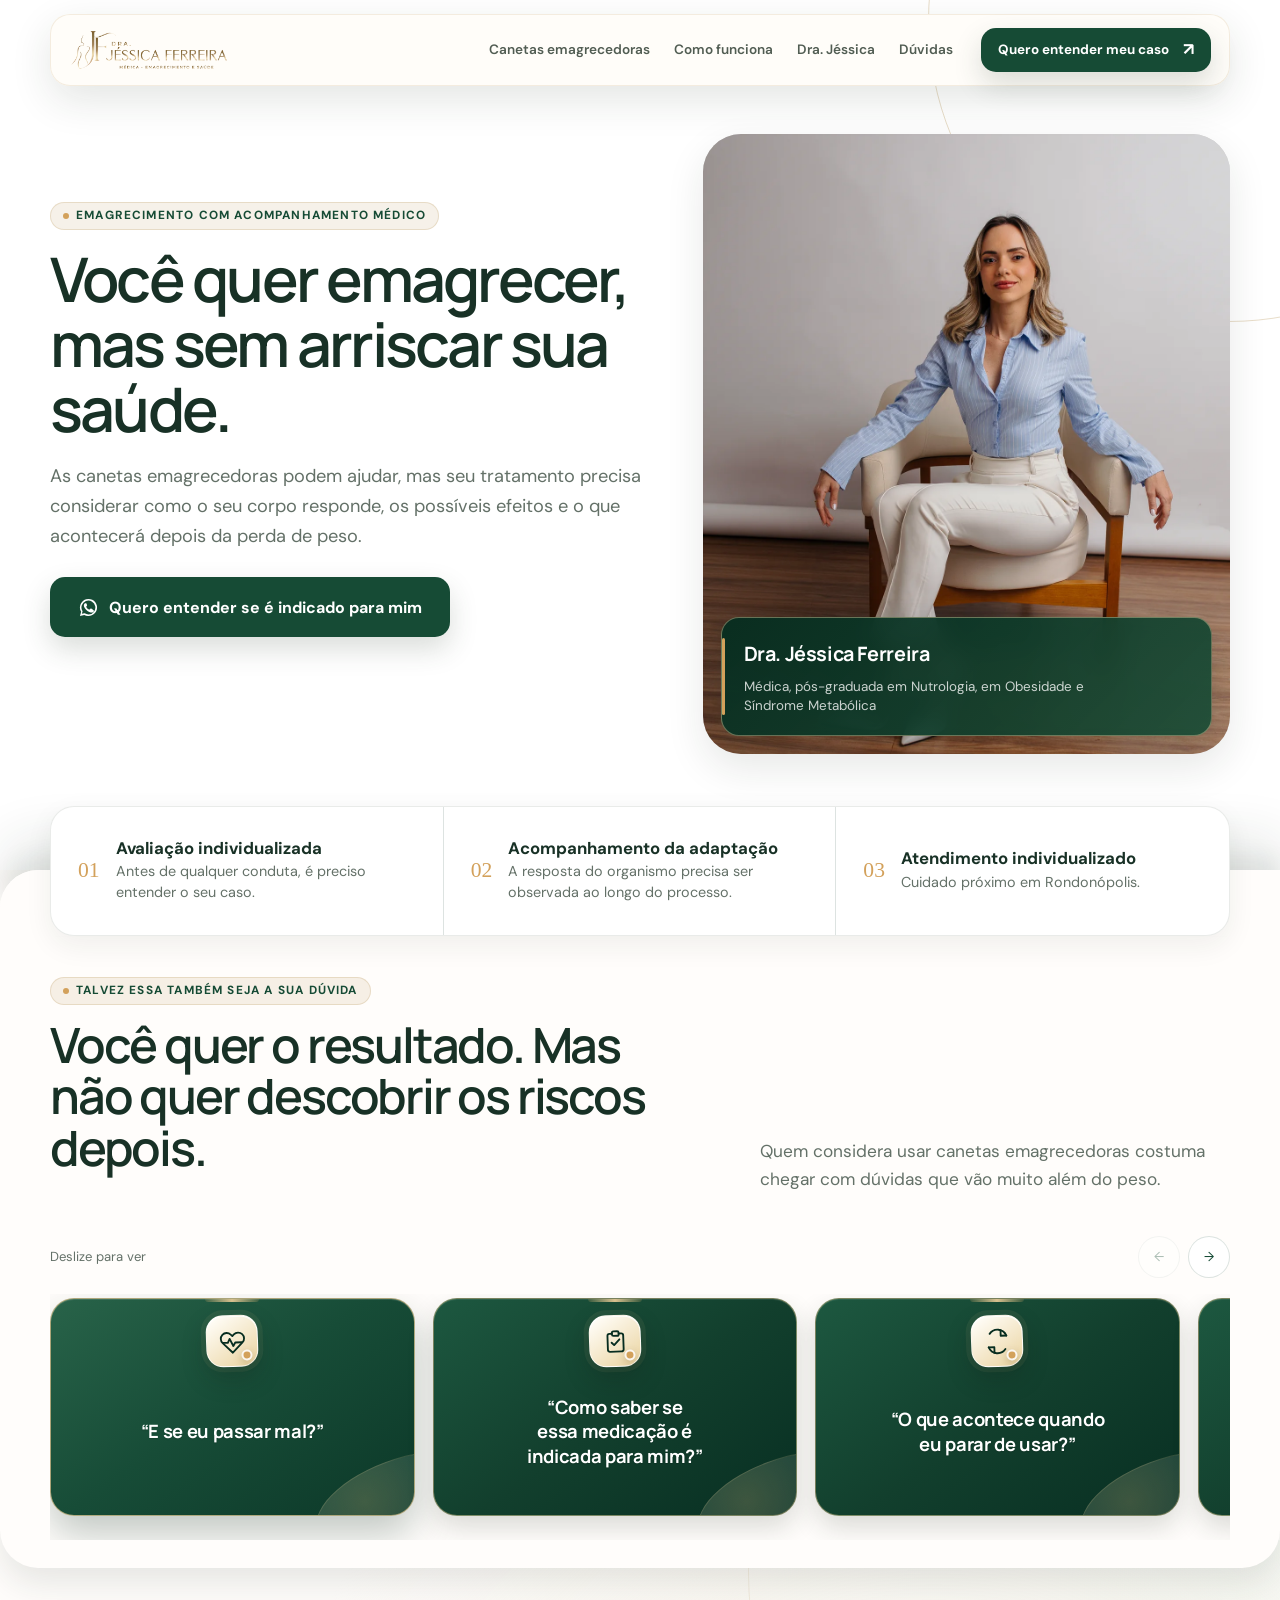
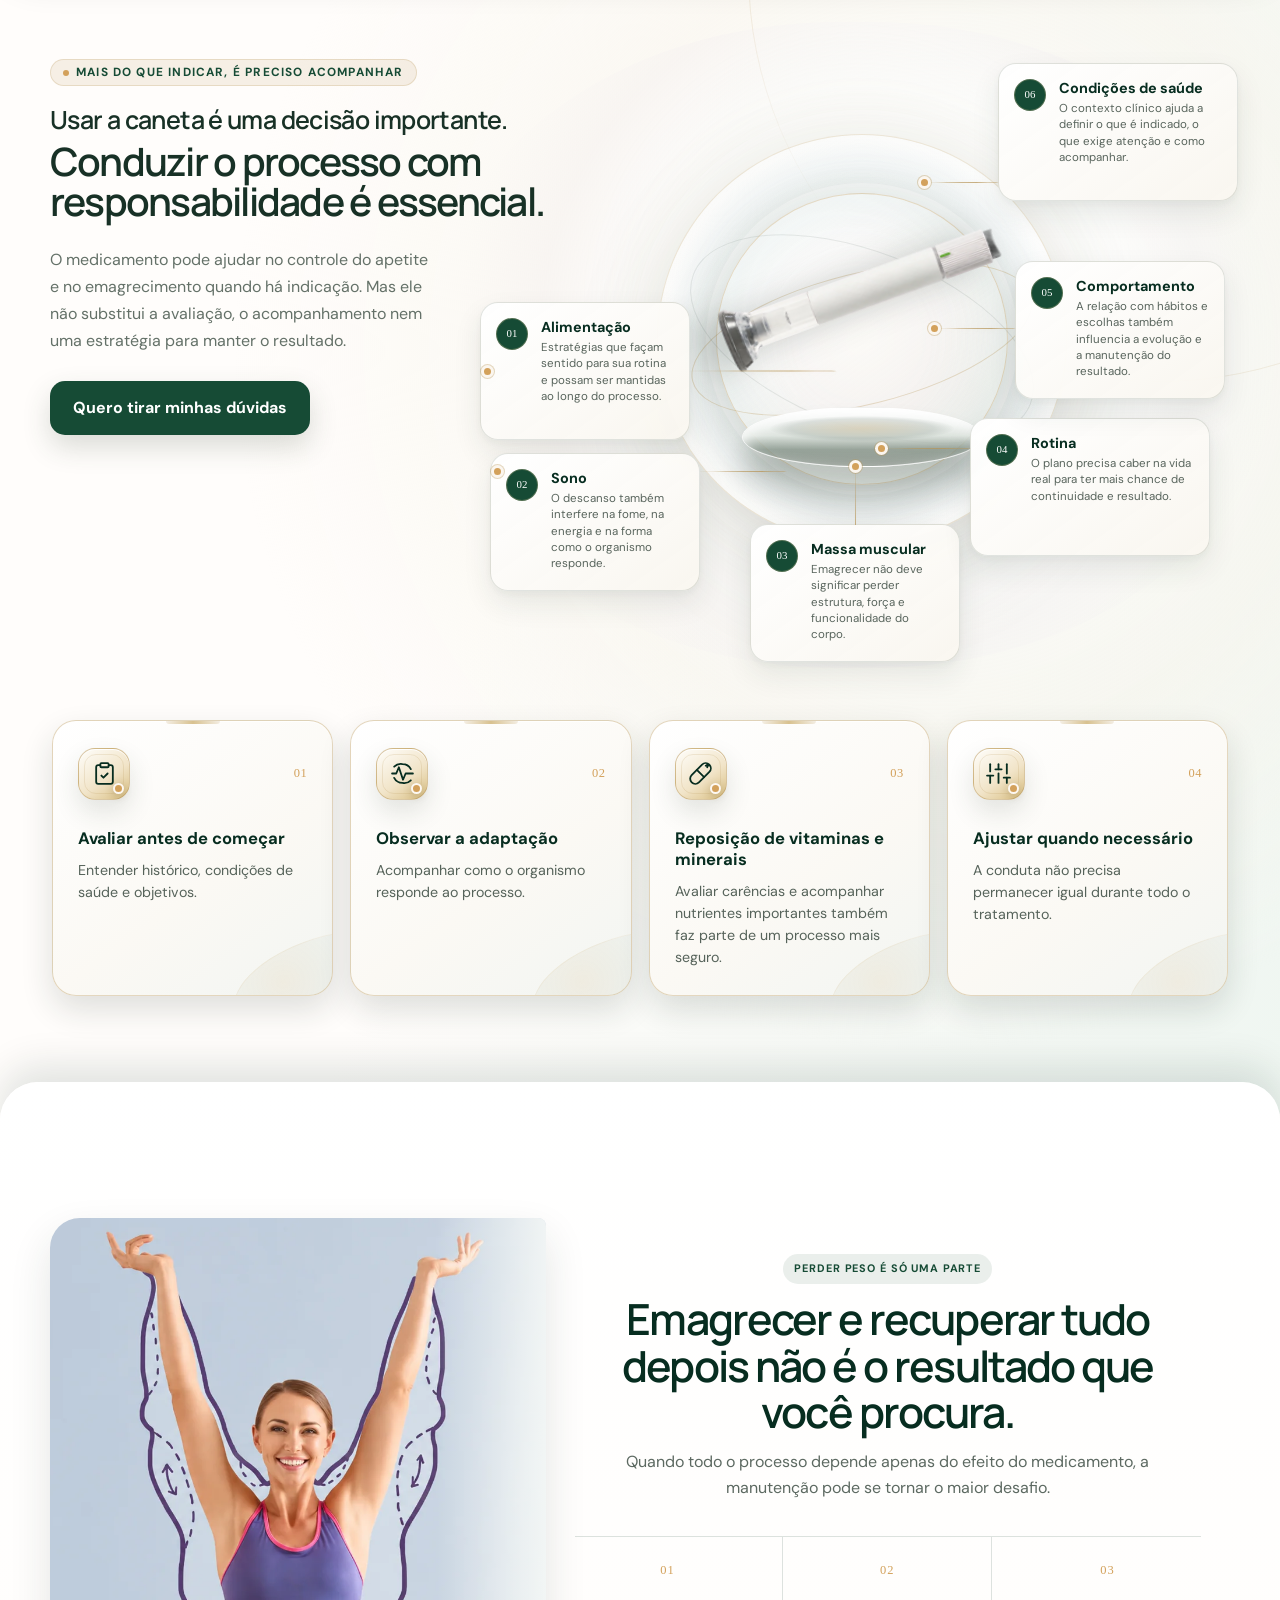
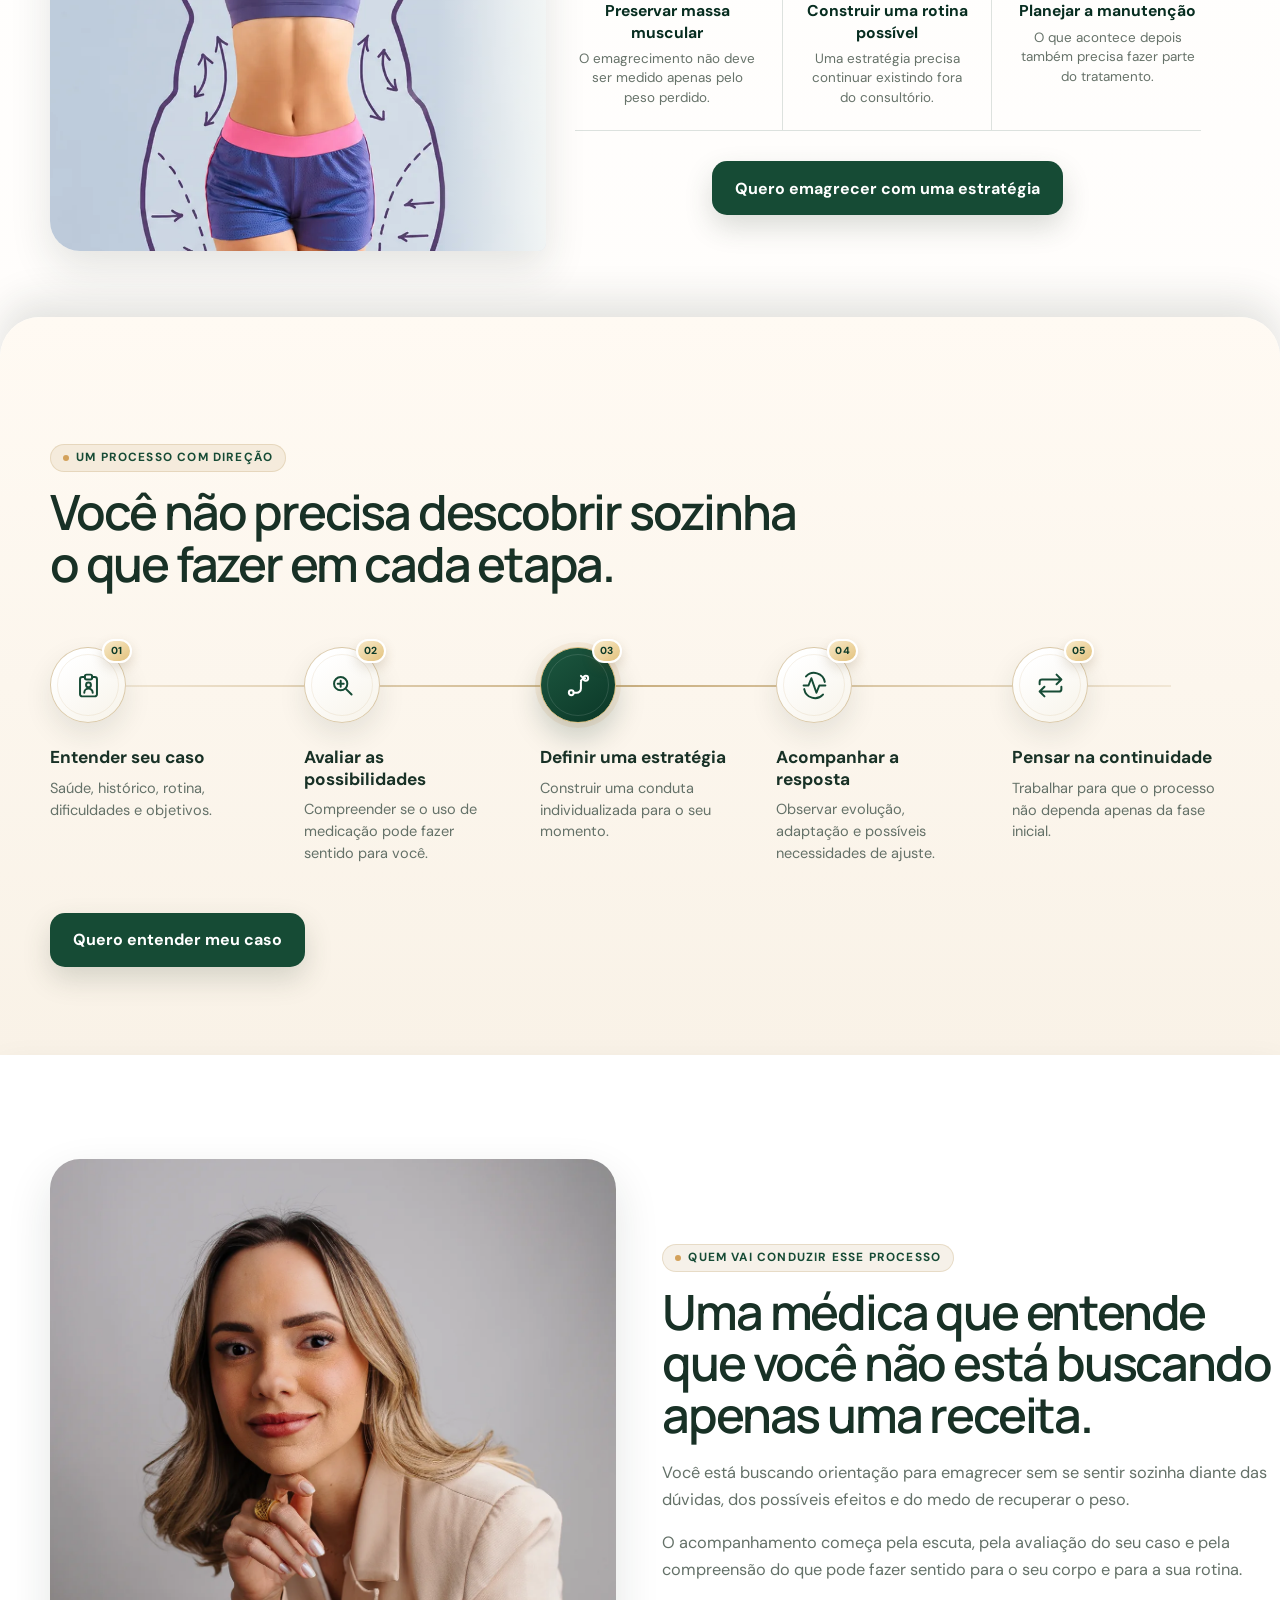
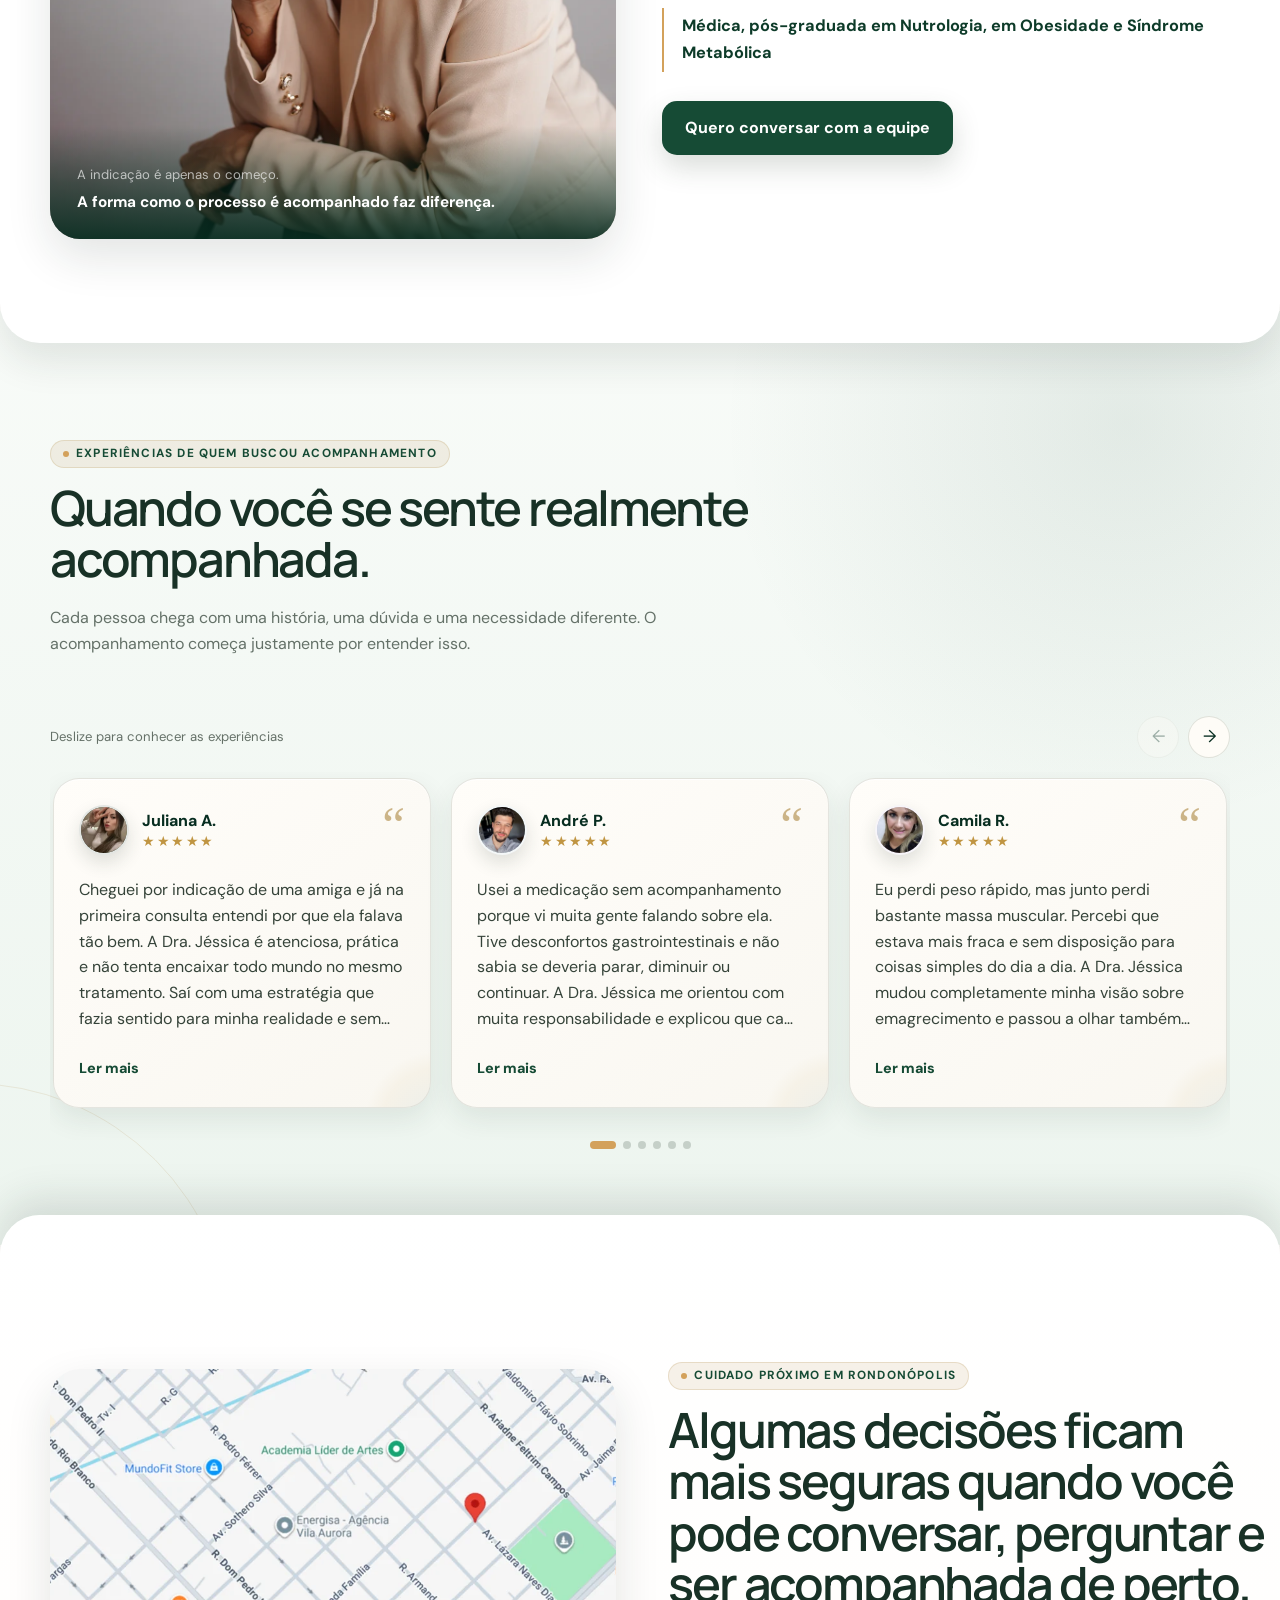
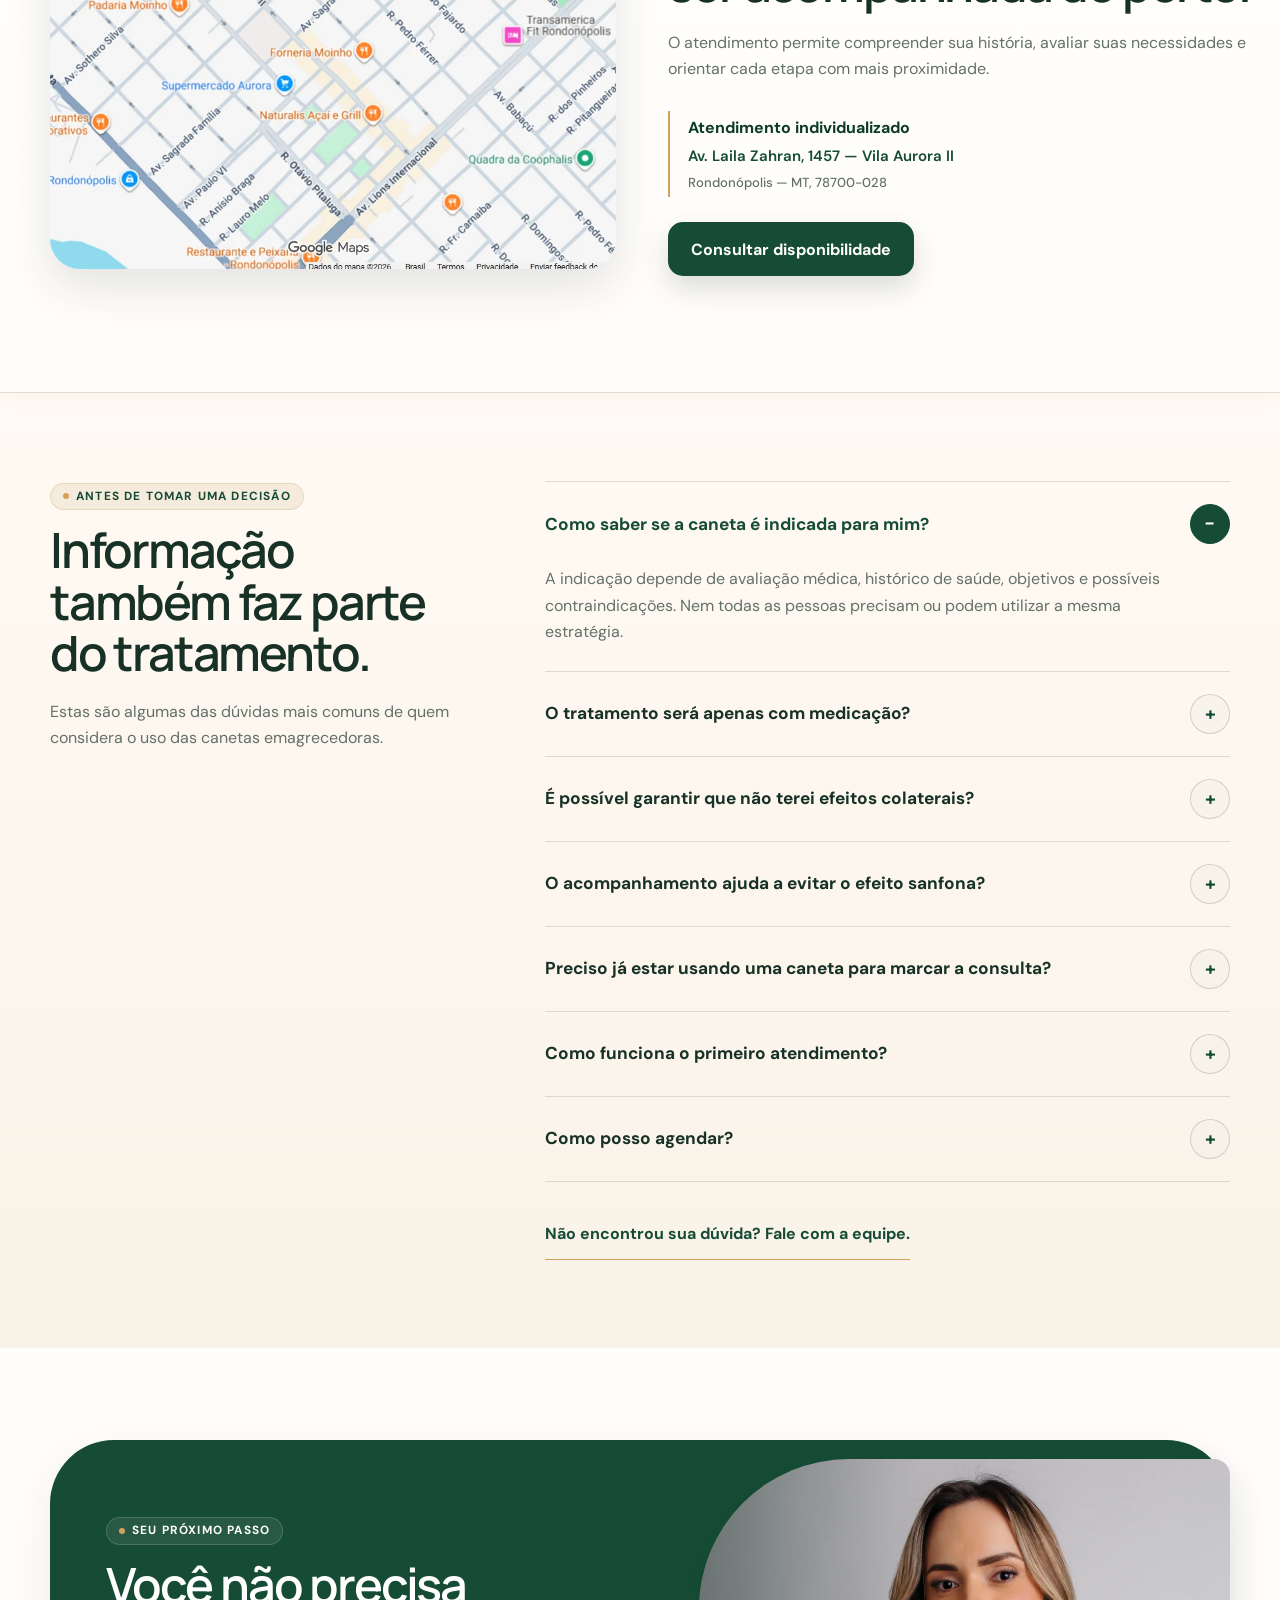
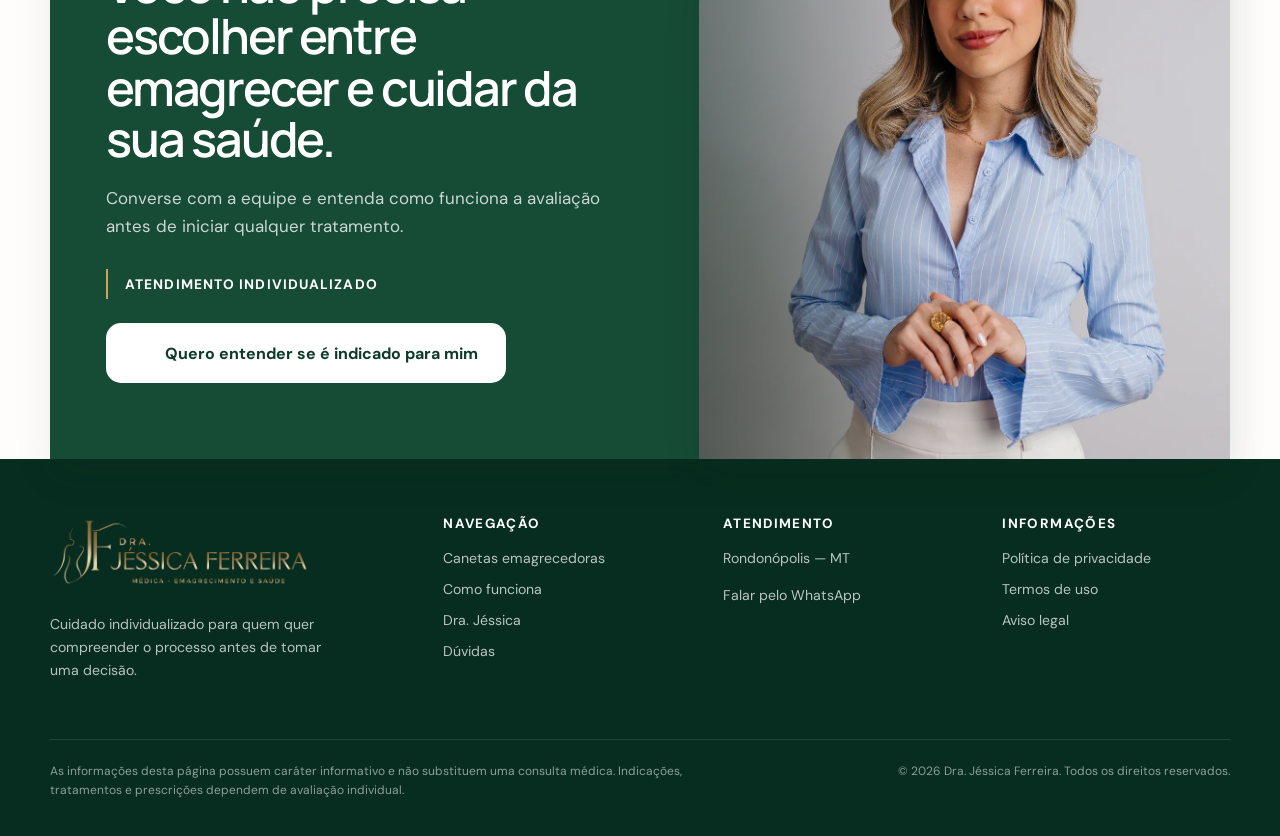
==== index.html @ d2b347dd "Adiciona landing page da Dra. Jéssica" ====
<!doctype html>
<html lang="pt-BR">
<head>
  <meta charset="UTF-8">
  <meta name="viewport" content="width=device-width, initial-scale=1.0">
  <meta name="description" content="Avaliação e acompanhamento médico individualizado em Rondonópolis para quem considera o uso de canetas emagrecedoras e quer cuidar da saúde durante o processo.">
  <meta name="robots" content="index, follow">
  <meta name="theme-color" content="#465143">
  <title>Dra. Jéssica Ferreira | Canetas emagrecedoras com acompanhamento</title>
  <!-- SUBSTITUIR PELO DOMÍNIO OFICIAL ANTES DE PUBLICAR -->
  <link rel="canonical" href="https://SEU-DOMINIO-AQUI/">
  <link rel="icon" href="assets/icons/favicon.svg" type="image/svg+xml">
  <link rel="preload" as="image" href="assets/images/jessica/jessica-experience.webp" type="image/webp">
  <link rel="preconnect" href="https://fonts.googleapis.com">
  <link rel="preconnect" href="https://fonts.gstatic.com" crossorigin>
  <link href="https://fonts.googleapis.com/css2?family=DM+Sans:wght@400;500;600;700&family=Manrope:wght@500;600;700&display=swap" rel="stylesheet">
  <meta property="og:type" content="website">
  <meta property="og:locale" content="pt_BR">
  <meta property="og:title" content="Você quer emagrecer, mas sem arriscar sua saúde.">
  <meta property="og:description" content="Entenda se o acompanhamento médico para emagrecimento com canetas pode ser indicado para você.">
  <meta property="og:image" content="assets/images/jessica/jessica-experience.webp">
  <meta property="og:url" content="https://SEU-DOMINIO-AQUI/">
  <meta name="twitter:card" content="summary_large_image">
  <meta name="twitter:title" content="Você quer emagrecer, mas sem arriscar sua saúde.">
  <meta name="twitter:description" content="Acompanhamento médico individualizado em Rondonópolis.">
  <meta name="twitter:image" content="assets/images/jessica/jessica-experience.webp">
  <link rel="stylesheet" href="assets/css/main.min.css">
  <script src="assets/js/main.min.js" defer></script>
  <script async src="https://www.googletagmanager.com/gtag/js?id=G-JVBEXFMYC4"></script>
  <script>
    window.dataLayer = window.dataLayer || [];
    function gtag(){dataLayer.push(arguments);}
    gtag('js', new Date());
    gtag('config', 'G-JVBEXFMYC4');
  </script>
  <script>
    !function(f,b,e,v,n,t,s){
      if(f.fbq)return;
      n=f.fbq=function(){n.callMethod?
      n.callMethod.apply(n,arguments):n.queue.push(arguments)};
      if(!f._fbq)f._fbq=n;
      n.push=n;
      n.loaded=!0;
      n.version='2.0';
      n.queue=[];
      t=b.createElement(e);
      t.async=!0;
      t.src=v;
      s=b.getElementsByTagName(e)[0];
      s.parentNode.insertBefore(t,s)
    }(window, document,'script','https://connect.facebook.net/en_US/fbevents.js');
    fbq('init', '1073203531921409');
    fbq('track', 'PageView');
  </script>
  <script src="assets/js/tracking.min.js" defer></script>
  <script type="application/ld+json">
  {"@context":"https://schema.org","@type":"Physician","name":"Dra. Jéssica Ferreira","description":"Acompanhamento médico individualizado para emagrecimento.","areaServed":{"@type":"City","name":"Rondonópolis"},"url":"https://SEU-DOMINIO-AQUI/"}
  </script>
  <script type="application/ld+json">
  {"@context":"https://schema.org","@type":"FAQPage","mainEntity":[
    {"@type":"Question","name":"Como saber se a caneta é indicada para mim?","acceptedAnswer":{"@type":"Answer","text":"A indicação depende de avaliação médica, histórico de saúde, objetivos e possíveis contraindicações. Nem todas as pessoas precisam ou podem utilizar a mesma estratégia."}},
    {"@type":"Question","name":"O tratamento será apenas com medicação?","acceptedAnswer":{"@type":"Answer","text":"Não necessariamente. A medicação pode fazer parte da estratégia quando houver indicação, mas o acompanhamento também considera alimentação, rotina, composição corporal e manutenção do resultado."}},
    {"@type":"Question","name":"É possível garantir que não terei efeitos colaterais?","acceptedAnswer":{"@type":"Answer","text":"Não é possível garantir ausência de efeitos. O acompanhamento permite orientar, observar a resposta do organismo e avaliar ajustes quando necessário."}},
    {"@type":"Question","name":"O acompanhamento ajuda a evitar o efeito sanfona?","acceptedAnswer":{"@type":"Answer","text":"O objetivo é construir um processo mais sustentável e pensar na manutenção desde o início. Nenhum tratamento pode garantir que o peso nunca será recuperado."}},
    {"@type":"Question","name":"Preciso já estar usando uma caneta para marcar a consulta?","acceptedAnswer":{"@type":"Answer","text":"Não. A consulta pode ser justamente o primeiro passo para entender se essa possibilidade faz sentido para o seu caso."}},
    {"@type":"Question","name":"Como funciona o primeiro atendimento?","acceptedAnswer":{"@type":"Answer","text":"No primeiro contato, a equipe explica como funciona o atendimento, verifica a disponibilidade e orienta sobre os próximos passos."}},
    {"@type":"Question","name":"Como posso agendar?","acceptedAnswer":{"@type":"Answer","text":"Clique em um dos botões da página para conversar com a equipe pelo WhatsApp."}}
  ]}
  </script>
</head>
<body>
  <noscript>
    <img height="1" width="1" style="display:none" src="https://www.facebook.com/tr?id=1073203531921409&amp;ev=PageView&amp;noscript=1" alt="">
  </noscript>
  <a class="skip-link" href="#conteudo">Ir para o conteúdo principal</a>
  <div class="scroll-progress" aria-hidden="true"><span id="scrollProgress"></span></div>

  <header class="site-header" id="siteHeader">
    <div class="container header-inner">
      <a class="brand" href="#inicio" aria-label="Dra. Jéssica Ferreira — início">
        <img class="brand-logo" src="assets/images/brand/jessica-ferreira-logo.webp" alt="Dra. Jéssica Ferreira — Médica, Emagrecimento e Saúde" width="1131" height="301">
      </a>
      <nav class="desktop-nav" aria-label="Navegação principal">
        <a href="#canetas">Canetas emagrecedoras</a><a href="#como-funciona">Como funciona</a><a href="#dra-jessica">Dra. Jéssica</a><a href="#duvidas">Dúvidas</a>
      </nav>
      <a class="btn btn-primary header-cta" href="#" data-whatsapp data-location="header" data-section="header">Quero entender meu caso</a>
      <button class="menu-toggle" type="button" aria-expanded="false" aria-controls="mobileMenu" aria-label="Abrir menu"><span></span><span></span><span></span></button>
    </div>
    <div class="menu-backdrop" data-menu-close></div>
    <nav class="mobile-menu" id="mobileMenu" aria-label="Menu mobile" aria-hidden="true">
      <div class="mobile-menu-top"><img class="brand-logo" src="assets/images/brand/jessica-ferreira-logo.webp" alt="Dra. Jéssica Ferreira" width="1131" height="301"><button type="button" data-menu-close aria-label="Fechar menu">×</button></div>
      <a href="#canetas">Canetas emagrecedoras</a><a href="#como-funciona">Como funciona</a><a href="#dra-jessica">Dra. Jéssica</a><a href="#duvidas">Dúvidas</a>
      <a class="btn btn-primary" href="#" data-whatsapp data-location="header" data-section="mobile_menu">Quero entender meu caso</a>
    </nav>
  </header>

  <main id="conteudo">
    <section class="hero section-break--straight depth-none" id="inicio">
      <div class="container hero-grid">
        <div class="hero-copy reveal">
          <p class="eyebrow">Emagrecimento com acompanhamento médico</p>
          <h1>Você quer emagrecer, mas sem arriscar sua saúde.</h1>
          <p class="hero-lead">As canetas emagrecedoras podem ajudar, mas seu tratamento precisa considerar como o seu corpo responde, os possíveis efeitos e o que acontecerá depois da perda de peso.</p>
          <a class="btn btn-primary btn-large" href="#" data-whatsapp data-location="hero" data-section="hero"><img src="assets/icons/whatsapp.svg" alt="" width="21" height="21">Quero entender se é indicado para mim</a>
        </div>
        <div class="hero-visual reveal">
          <img src="assets/images/jessica/jessica-experience.webp" alt="Dra. Jéssica Ferreira sentada em retrato profissional" width="1200" height="1800" decoding="async" fetchpriority="high">
          <div class="hero-caption">
            <strong>Dra. Jéssica Ferreira</strong>
            <span class="hero-caption-credential">Médica, pós-graduada em Nutrologia, em Obesidade e Síndrome Metabólica</span>
          </div>
        </div>
      </div>

    </section>

    <section class="trust-band section-break--overlap depth-soft" aria-label="Diferenciais do acompanhamento">
      <div class="container trust-panel">
        <article><span>01</span><div><h2>Avaliação individualizada</h2><p>Antes de qualquer conduta, é preciso entender o seu caso.</p></div></article>
        <article><span>02</span><div><h2>Acompanhamento da adaptação</h2><p>A resposta do organismo precisa ser observada ao longo do processo.</p></div></article>
        <article><span>03</span><div><h2>Atendimento individualizado</h2><p>Cuidado próximo em Rondonópolis.</p></div></article>
      </div>
    </section>

    <section class="section questions section-break--curve depth-none" id="canetas">
      <div class="container section-row">
        <div class="section-heading reveal"><p class="section-label">Talvez essa também seja a sua dúvida</p><h2>Você quer o resultado. Mas não quer descobrir os riscos depois.</h2></div>
        <p class="section-intro reveal">Quem considera usar canetas emagrecedoras costuma chegar com dúvidas que vão muito além do peso.</p>
      </div>
      <div class="carousel-shell reveal" data-carousel>
        <div class="container carousel-controls"><span>Deslize para ver</span><div><button type="button" data-carousel-prev aria-label="Pergunta anterior">←</button><button type="button" data-carousel-next aria-label="Próxima pergunta">→</button></div></div>
        <div class="question-track" data-carousel-track tabindex="0" role="region" aria-label="Dúvidas comuns sobre canetas emagrecedoras">
          <article class="question-card"><span class="question-icon" aria-hidden="true"><svg viewBox="0 0 24 24"><path d="M20.8 5.8a5.2 5.2 0 0 0-7.4 0L12 7.2l-1.4-1.4a5.2 5.2 0 0 0-7.4 7.4L12 22l8.8-8.8a5.2 5.2 0 0 0 0-7.4Z"/><path d="M3.8 13h4l1.7-3.4 3.1 6.4 1.8-3h5.8"/></svg></span><h3>“E se eu passar mal?”</h3></article>
          <article class="question-card"><span class="question-icon" aria-hidden="true"><svg viewBox="0 0 24 24"><path d="M9 5H6.8A1.8 1.8 0 0 0 5 6.8v12.4A1.8 1.8 0 0 0 6.8 21h10.4a1.8 1.8 0 0 0 1.8-1.8V6.8A1.8 1.8 0 0 0 17.2 5H15"/><rect x="9" y="3" width="6" height="4" rx="1.4"/><path d="m8.5 13 2.2 2.2 4.8-5"/></svg></span><h3>“Como saber se essa medicação é indicada para mim?”</h3></article>
          <article class="question-card"><span class="question-icon" aria-hidden="true"><svg viewBox="0 0 24 24"><path d="M20 7h-5V2"/><path d="M20 7a8.5 8.5 0 0 0-14.8-2M4 17h5v5"/><path d="M4 17a8.5 8.5 0 0 0 14.8 2"/></svg></span><h3>“O que acontece quando eu parar de usar?”</h3></article>
          <article class="question-card"><span class="question-icon" aria-hidden="true"><svg viewBox="0 0 24 24"><rect x="4" y="3.5" width="16" height="17" rx="4"/><path d="M8 10.5a4 4 0 0 1 8 0"/><path d="m12 10.5 2.1-1.4"/><path d="M8 15.5h8"/></svg></span><h3>“E se eu emagrecer e recuperar tudo depois?”</h3></article>
        </div>
      </div>
    </section>

    <section class="section integrated-process section-break--straight depth-none">
      <div class="container integrated-process-layout">
        <div class="integrated-process-copy reveal">
          <p class="section-label">Mais do que indicar, é preciso acompanhar</p>
          <h2 class="process-headline">
            <span class="process-headline-lead">Usar a caneta é uma decisão importante.</span>
            <span class="process-headline-emphasis">Conduzir o processo com responsabilidade é essencial.</span>
          </h2>
          <p>O medicamento pode ajudar no controle do apetite e no emagrecimento quando há indicação. Mas ele não substitui a avaliação, o acompanhamento nem uma estratégia para manter o resultado.</p>
          <a class="btn btn-primary" href="#" data-whatsapp data-location="side_effects" data-section="side_effects">Quero tirar minhas dúvidas</a>
        </div>

        <div class="integrated-process-panel reveal" aria-label="Pontos acompanhados ao longo do processo">
          <div class="process-visual" aria-hidden="true">
            <span class="visual-halo visual-halo-outer"></span>
            <span class="visual-halo visual-halo-inner"></span>
            <span class="visual-orbit orbit-one"></span>
            <span class="visual-orbit orbit-two"></span>
            <span class="visual-platform"></span>
            <img class="medical-pen" src="assets/images/illustrations/medical-pen-v2-cropped.webp" alt="" width="327" height="1296" loading="lazy" decoding="async">
          </div>

          <div class="process-callouts">
            <article class="process-callout callout-one"><span>01</span><div><h3>Alimentação</h3><p>Estratégias que façam sentido para sua rotina e possam ser mantidas ao longo do processo.</p></div></article>
            <article class="process-callout callout-two"><span>02</span><div><h3>Sono</h3><p>O descanso também interfere na fome, na energia e na forma como o organismo responde.</p></div></article>
            <article class="process-callout callout-three"><span>03</span><div><h3>Massa muscular</h3><p>Emagrecer não deve significar perder estrutura, força e funcionalidade do corpo.</p></div></article>
            <article class="process-callout callout-four"><span>04</span><div><h3>Rotina</h3><p>O plano precisa caber na vida real para ter mais chance de continuidade e resultado.</p></div></article>
            <article class="process-callout callout-five"><span>05</span><div><h3>Comportamento</h3><p>A relação com hábitos e escolhas também influencia a evolução e a manutenção do resultado.</p></div></article>
            <article class="process-callout callout-six"><span>06</span><div><h3>Condições de saúde</h3><p>O contexto clínico ajuda a definir o que é indicado, o que exige atenção e como acompanhar.</p></div></article>
          </div>
        </div>
      </div>

      <div class="container process-support-strip reveal" aria-label="Etapas de apoio ao acompanhamento">
        <article class="process-support-card">
          <div class="support-card-top"><span class="support-icon" aria-hidden="true"><svg viewBox="0 0 24 24"><rect x="8" y="2" width="8" height="4" rx="1"/><path d="M16 4h2a2 2 0 0 1 2 2v14a2 2 0 0 1-2 2H6a2 2 0 0 1-2-2V6a2 2 0 0 1 2-2h2"/><path d="m9 14 2 2 4-4"/></svg></span><span class="support-number">01</span></div>
          <h3>Avaliar antes de começar</h3>
          <p>Entender histórico, condições de saúde e objetivos.</p>
        </article>
        <article class="process-support-card">
          <div class="support-card-top"><span class="support-icon" aria-hidden="true"><svg viewBox="0 0 24 24"><path d="M2 12h4l2.5-6 4 12 2.5-6H22"/><path d="M4 5.5A9 9 0 0 1 12 3a9 9 0 0 1 8 4.8"/><path d="M20 18.5A9 9 0 0 1 12 21a9 9 0 0 1-8-4.8"/></svg></span><span class="support-number">02</span></div>
          <h3>Observar a adaptação</h3>
          <p>Acompanhar como o organismo responde ao processo.</p>
        </article>
        <article class="process-support-card">
          <div class="support-card-top"><span class="support-icon" aria-hidden="true"><svg viewBox="0 0 24 24"><path d="m10.5 20.5 10-10a4.95 4.95 0 0 0-7-7l-10 10a4.95 4.95 0 0 0 7 7Z"/><path d="m8.5 8.5 7 7"/><path d="M18.5 3v3"/><path d="M17 4.5h3"/></svg></span><span class="support-number">03</span></div>
          <h3>Reposição de vitaminas e minerais</h3>
          <p>Avaliar carências e acompanhar nutrientes importantes também faz parte de um processo mais seguro.</p>
        </article>
        <article class="process-support-card">
          <div class="support-card-top"><span class="support-icon" aria-hidden="true"><svg viewBox="0 0 24 24"><path d="M4 21v-7"/><path d="M4 10V3"/><path d="M12 21v-9"/><path d="M12 8V3"/><path d="M20 21v-5"/><path d="M20 12V3"/><path d="M1 14h6"/><path d="M9 8h6"/><path d="M17 16h6"/></svg></span><span class="support-number">04</span></div>
          <h3>Ajustar quando necessário</h3>
          <p>A conduta não precisa permanecer igual durante todo o tratamento.</p>
        </article>
      </div>
    </section>

    <section class="reference-replica maintenance-editorial section-break--curve-inverted depth-soft" aria-labelledby="hospital-reference-title">
      <div class="container reference-hospital">
        <div class="reference-hospital-photo">
          <img src="assets/images/reference/weight-loss-panel-v2.webp" alt="Mulher celebrando a evolução do processo de emagrecimento" width="1448" height="1086" loading="lazy" decoding="async">
        </div>
        <div class="reference-hospital-copy">
            <p class="reference-hospital-label">Perder peso é só uma parte</p>
            <h2 id="hospital-reference-title">Emagrecer e recuperar tudo depois não é o resultado que você procura.</h2>
            <p>Quando todo o processo depende apenas do efeito do medicamento, a manutenção pode se tornar o maior desafio.</p>
          <div class="reference-hospital-services" aria-label="Pilares do tratamento">
            <article data-step="01">
              <span aria-hidden="true">01</span>
              <strong>Preservar massa muscular</strong>
              <p>O emagrecimento não deve ser medido apenas pelo peso perdido.</p>
            </article>
            <article data-step="02">
              <span aria-hidden="true">02</span>
              <strong>Construir uma rotina possível</strong>
              <p>Uma estratégia precisa continuar existindo fora do consultório.</p>
            </article>
            <article data-step="03">
              <span aria-hidden="true">03</span>
              <strong>Planejar a manutenção</strong>
              <p>O que acontece depois também precisa fazer parte do tratamento.</p>
            </article>
          </div>
          <a class="btn btn-primary" href="#" data-whatsapp data-location="maintenance" data-section="maintenance">Quero emagrecer com uma estratégia</a>
        </div>
      </div>
    </section>

    <section class="section journey section-break--straight depth-none" id="como-funciona">
      <div class="container">
        <div class="section-heading reveal"><p class="section-label">Um processo com direção</p><h2>Você não precisa descobrir sozinha o que fazer em cada etapa.</h2></div>
        <div class="journey-line" aria-label="Etapas do acompanhamento">
          <article class="reveal"><span class="journey-marker"><b>01</b><svg aria-hidden="true" viewBox="0 0 24 24"><path d="M9 5H6.8A1.8 1.8 0 0 0 5 6.8v12.4A1.8 1.8 0 0 0 6.8 21h10.4a1.8 1.8 0 0 0 1.8-1.8V6.8A1.8 1.8 0 0 0 17.2 5H15"/><rect x="9" y="3" width="6" height="4" rx="1.4"/><circle cx="12" cy="11.5" r="2"/><path d="M8.5 18a3.5 3.5 0 0 1 7 0"/></svg></span><h3>Entender seu caso</h3><p>Saúde, histórico, rotina, dificuldades e objetivos.</p></article>
          <article class="reveal"><span class="journey-marker"><b>02</b><svg aria-hidden="true" viewBox="0 0 24 24"><circle cx="10.5" cy="10.5" r="5.5"/><path d="m15 15 4.5 4.5M10.5 8v5M8 10.5h5"/></svg></span><h3>Avaliar as possibilidades</h3><p>Compreender se o uso de medicação pode fazer sentido para você.</p></article>
          <article class="reveal is-highlighted"><span class="journey-marker"><b>03</b><svg aria-hidden="true" viewBox="0 0 24 24"><circle cx="6" cy="18" r="2"/><circle cx="18" cy="6" r="2"/><path d="M8 18h2.5a3.5 3.5 0 0 0 3.5-3.5v-5A3.5 3.5 0 0 1 17.5 6H16M14 4l2 2-2 2"/></svg></span><h3>Definir uma estratégia</h3><p>Construir uma conduta individualizada para o seu momento.</p></article>
          <article class="reveal"><span class="journey-marker"><b>04</b><svg aria-hidden="true" viewBox="0 0 24 24"><path d="M3 12h4l2.4-6 4.2 12 2.4-6h5"/><path d="M5 4.5A9 9 0 0 1 20.5 9M19 19.5A9 9 0 0 1 3.5 15"/></svg></span><h3>Acompanhar a resposta</h3><p>Observar evolução, adaptação e possíveis necessidades de ajuste.</p></article>
          <article class="reveal"><span class="journey-marker"><b>05</b><svg aria-hidden="true" viewBox="0 0 24 24"><path d="M17 3l4 4-4 4M3 11V9a2 2 0 0 1 2-2h16M7 21l-4-4 4-4M21 13v2a2 2 0 0 1-2 2H3"/></svg></span><h3>Pensar na continuidade</h3><p>Trabalhar para que o processo não dependa apenas da fase inicial.</p></article>
        </div>
        <a class="btn btn-primary journey-cta reveal" href="#" data-whatsapp data-location="journey" data-section="journey">Quero entender meu caso</a>
      </div>
    </section>

    <section class="section doctor section-break--overlap section-break--organic depth-soft" id="dra-jessica">
      <div class="container doctor-grid">
        <div class="doctor-photo reveal"><img src="assets/images/jessica/jessica-about.webp" alt="Dra. Jéssica Ferreira em retrato profissional" width="1200" height="1800" loading="lazy" decoding="async"><div class="doctor-photo-note"><span>A indicação é apenas o começo.</span><strong>A forma como o processo é acompanhado faz diferença.</strong></div></div>
        <div class="section-heading reveal"><p class="section-label">Quem vai conduzir esse processo</p><h2>Uma médica que entende que você não está buscando apenas uma receita.</h2><p>Você está buscando orientação para emagrecer sem se sentir sozinha diante das dúvidas, dos possíveis efeitos e do medo de recuperar o peso.</p><p>O acompanhamento começa pela escuta, pela avaliação do seu caso e pela compreensão do que pode fazer sentido para o seu corpo e para a sua rotina.</p><p class="doctor-credential">Médica, pós-graduada em Nutrologia, em Obesidade e Síndrome Metabólica</p><a class="btn btn-primary" href="#" data-whatsapp data-location="doctor" data-section="doctor">Quero conversar com a equipe</a><!-- INSERIR CRM/RQE SOMENTE APÓS CONFIRMAÇÃO --></div>
      </div>
    </section>

    <section class="section testimonials section-break--straight depth-none" id="depoimentos" aria-labelledby="testimonials-title">
      <div class="container">
        <div class="testimonials-head reveal">
          <div class="section-heading">
            <p class="section-label">EXPERIÊNCIAS DE QUEM BUSCOU ACOMPANHAMENTO</p>
            <h2 id="testimonials-title">Quando você se sente realmente acompanhada.</h2>
            <p>Cada pessoa chega com uma história, uma dúvida e uma necessidade diferente. O acompanhamento começa justamente por entender isso.</p>
          </div>
        </div>

        <div class="testimonials-carousel reveal" data-testimonials-carousel>
          <div class="testimonials-toolbar">
            <span>Deslize para conhecer as experiências</span>
            <div class="testimonial-controls" aria-label="Controles do carrossel">
              <button type="button" data-testimonial-prev aria-label="Depoimento anterior">←</button>
              <button type="button" data-testimonial-next aria-label="Próximo depoimento">→</button>
            </div>
          </div>

          <div class="testimonials-track" data-testimonials-track tabindex="0" role="region" aria-label="Depoimentos ilustrativos sobre o acompanhamento">
            <!-- DEPOIMENTO ILUSTRATIVO: substituir por avaliação real e autorizada antes da publicação -->
            <article class="testimonial-card" data-status="placeholder" data-gender="female">
              <header><span class="testimonial-avatar avatar-green" aria-hidden="true"><img src="assets/images/testimonials/testimonial-01.webp" alt="" width="256" height="256" loading="lazy" decoding="async"></span><div><h3>Juliana A.</h3><span class="testimonial-stars" aria-label="5 de 5 estrelas">★★★★★</span></div><span class="testimonial-quote" aria-hidden="true">“</span></header>
              <p class="testimonial-text" id="testimonial-text-1">Cheguei por indicação de uma amiga e já na primeira consulta entendi por que ela falava tão bem. A Dra. Jéssica é atenciosa, prática e não tenta encaixar todo mundo no mesmo tratamento. Saí com uma estratégia que fazia sentido para minha realidade e sem aquelas promessas milagrosas. Experiência maravilhosa! 🌿</p>
              <button class="testimonial-toggle" type="button" aria-expanded="false" aria-controls="testimonial-text-1">Ler mais</button>
            </article>

            <!-- DEPOIMENTO ILUSTRATIVO: substituir por avaliação real e autorizada antes da publicação -->
            <article class="testimonial-card" data-status="placeholder" data-gender="male">
              <header><span class="testimonial-avatar avatar-blue" aria-hidden="true"><img src="assets/images/testimonials/testimonial-02.webp" alt="" width="256" height="256" loading="lazy" decoding="async"></span><div><h3>André P.</h3><span class="testimonial-stars" aria-label="5 de 5 estrelas">★★★★★</span></div><span class="testimonial-quote" aria-hidden="true">“</span></header>
              <p class="testimonial-text" id="testimonial-text-2">Usei a medicação sem acompanhamento porque vi muita gente falando sobre ela. Tive desconfortos gastrointestinais e não sabia se deveria parar, diminuir ou continuar. A Dra. Jéssica me orientou com muita responsabilidade e explicou que cada resposta do organismo precisa ser avaliada. Me senti acolhido e, principalmente, bem informado. 🙌</p>
              <button class="testimonial-toggle" type="button" aria-expanded="false" aria-controls="testimonial-text-2">Ler mais</button>
            </article>

            <!-- DEPOIMENTO ILUSTRATIVO: substituir por avaliação real e autorizada antes da publicação -->
            <article class="testimonial-card" data-status="placeholder" data-gender="female">
              <header><span class="testimonial-avatar avatar-lilac" aria-hidden="true"><img src="assets/images/testimonials/testimonial-03.webp" alt="" width="256" height="256" loading="lazy" decoding="async"></span><div><h3>Camila R.</h3><span class="testimonial-stars" aria-label="5 de 5 estrelas">★★★★★</span></div><span class="testimonial-quote" aria-hidden="true">“</span></header>
              <p class="testimonial-text" id="testimonial-text-3">Eu perdi peso rápido, mas junto perdi bastante massa muscular. Percebi que estava mais fraca e sem disposição para coisas simples do dia a dia. A Dra. Jéssica mudou completamente minha visão sobre emagrecimento e passou a olhar também para força, alimentação e composição corporal. Foi um cuidado que eu não tinha antes. 💪✨</p>
              <button class="testimonial-toggle" type="button" aria-expanded="false" aria-controls="testimonial-text-3">Ler mais</button>
            </article>

            <!-- DEPOIMENTO ILUSTRATIVO: substituir por avaliação real e autorizada antes da publicação -->
            <article class="testimonial-card" data-status="placeholder" data-gender="male">
              <header><span class="testimonial-avatar avatar-beige" aria-hidden="true"><img src="assets/images/testimonials/testimonial-04.webp" alt="" width="256" height="256" loading="lazy" decoding="async"></span><div><h3>Rafael C.</h3><span class="testimonial-stars" aria-label="5 de 5 estrelas">★★★★★</span></div><span class="testimonial-quote" aria-hidden="true">“</span></header>
              <p class="testimonial-text" id="testimonial-text-4">Eu imaginava que a consulta seria apenas para receber uma prescrição, mas foi muito mais completa. Falamos sobre sono, alimentação, exames, rotina de trabalho e até sobre minha dificuldade de manter hábitos. Gostei porque o tratamento foi pensado para mim e não baseado apenas no número da balança. 👏</p>
              <button class="testimonial-toggle" type="button" aria-expanded="false" aria-controls="testimonial-text-4">Ler mais</button>
            </article>

            <!-- DEPOIMENTO ILUSTRATIVO: substituir por avaliação real e autorizada antes da publicação -->
            <article class="testimonial-card" data-status="placeholder" data-gender="female">
              <header><span class="testimonial-avatar avatar-blue" aria-hidden="true"><img src="assets/images/testimonials/testimonial-05.webp" alt="" width="256" height="256" loading="lazy" decoding="async"></span><div><h3>Patrícia M.</h3><span class="testimonial-stars" aria-label="5 de 5 estrelas">★★★★★</span></div><span class="testimonial-quote" aria-hidden="true">“</span></header>
              <p class="testimonial-text" id="testimonial-text-5">Meu cabelo começou a cair muito depois que iniciei o processo e eu fiquei desesperada. Achei que era algo normal e que precisava apenas esperar passar. A Dra. Jéssica investigou minha alimentação, exames, vitaminas e rotina. Gostei porque ela não minimizou o que eu estava sentindo e explicou tudo de forma muito clara. ❤️</p>
              <button class="testimonial-toggle" type="button" aria-expanded="false" aria-controls="testimonial-text-5">Ler mais</button>
            </article>

            <!-- DEPOIMENTO ILUSTRATIVO: substituir por avaliação real e autorizada antes da publicação -->
            <article class="testimonial-card" data-status="placeholder" data-gender="female">
              <header><span class="testimonial-avatar avatar-green" aria-hidden="true"><img src="assets/images/testimonials/testimonial-06.webp" alt="" width="256" height="256" loading="lazy" decoding="async"></span><div><h3>Renata L.</h3><span class="testimonial-stars" aria-label="5 de 5 estrelas">★★★★★</span></div><span class="testimonial-quote" aria-hidden="true">“</span></header>
              <p class="testimonial-text" id="testimonial-text-6">O meu maior medo era emagrecer e recuperar tudo de novo, porque já passei por isso várias vezes. Na consulta, conversamos muito sobre o que aconteceria depois da perda de peso, e não apenas sobre o início. Pela primeira vez senti que existia um plano de verdade para manutenção. Isso fez toda a diferença para mim. 😊</p>
              <button class="testimonial-toggle" type="button" aria-expanded="false" aria-controls="testimonial-text-6">Ler mais</button>
            </article>

            <!-- DEPOIMENTO ILUSTRATIVO: substituir por avaliação real e autorizada antes da publicação -->
            <article class="testimonial-card" data-status="placeholder" data-gender="male">
              <header><span class="testimonial-avatar avatar-lilac" aria-hidden="true"><img src="assets/images/testimonials/testimonial-07.webp" alt="" width="256" height="256" loading="lazy" decoding="async"></span><div><h3>Lucas F.</h3><span class="testimonial-stars" aria-label="5 de 5 estrelas">★★★★★</span></div><span class="testimonial-quote" aria-hidden="true">“</span></header>
              <p class="testimonial-text" id="testimonial-text-7">Fui até a Dra. Jéssica porque estava perdendo peso, mas também muita energia para treinar e trabalhar. Ela analisou meu caso com cuidado e mostrou que o objetivo não poderia ser apenas emagrecer rápido. O acompanhamento tem sido muito mais equilibrado e hoje consigo enxergar o processo de uma forma mais saudável. 🚀</p>
              <button class="testimonial-toggle" type="button" aria-expanded="false" aria-controls="testimonial-text-7">Ler mais</button>
            </article>

            <!-- DEPOIMENTO ILUSTRATIVO: substituir por avaliação real e autorizada antes da publicação -->
            <article class="testimonial-card" data-status="placeholder" data-gender="female">
              <header><span class="testimonial-avatar avatar-beige" aria-hidden="true"><img src="assets/images/testimonials/testimonial-08.webp" alt="" width="256" height="256" loading="lazy" decoding="async"></span><div><h3>Mariana S.</h3><span class="testimonial-stars" aria-label="5 de 5 estrelas">★★★★★</span></div><span class="testimonial-quote" aria-hidden="true">“</span></header>
              <p class="testimonial-text" id="testimonial-text-8">Comecei a usar a medicação por conta própria e, no início, achei que estava tudo bem. Depois vieram enjoos fortes, fraqueza e muita dificuldade para me alimentar. Na consulta, a Dra. Jéssica ouviu tudo com calma e me explicou que não era só ‘aguentar os efeitos’. Hoje me sinto muito mais segura com o acompanhamento. 🙏</p>
              <button class="testimonial-toggle" type="button" aria-expanded="false" aria-controls="testimonial-text-8">Ler mais</button>
            </article>
          </div>

          <div class="testimonial-indicators" data-testimonial-indicators aria-label="Selecionar depoimento"></div>
        </div>
      </div>
    </section>

    <section class="section location section-break--floating depth-medium" id="atendimento">
      <div class="container location-card">
        <div class="location-photo reveal"><img src="assets/images/jessica/mapa-av-laila-zahran.webp" alt="Mapa da região da Avenida Laila Zahran, em Rondonópolis" width="1301" height="778" loading="lazy" decoding="async"></div>
        <div class="section-heading reveal"><p class="section-label">Cuidado próximo em Rondonópolis</p><h2>Algumas decisões ficam mais seguras quando você pode conversar, perguntar e ser acompanhada de perto.</h2><p>O atendimento permite compreender sua história, avaliar suas necessidades e orientar cada etapa com mais proximidade.</p><div class="location-detail"><strong>Atendimento individualizado</strong><span>Av. Laila Zahran, 1457 — Vila Aurora II</span><small>Rondonópolis — MT, 78700-028</small></div><a class="btn btn-primary" href="#" data-whatsapp data-location="location" data-section="location">Consultar disponibilidade</a><!-- INSERIR ENDEREÇO E HORÁRIOS SOMENTE APÓS CONFIRMAÇÃO --></div>
      </div>
    </section>

    <section class="section faq section-break--straight depth-none" id="duvidas">
      <div class="container faq-layout">
        <div class="section-heading reveal"><p class="section-label">Antes de tomar uma decisão</p><h2>Informação também faz parte do tratamento.</h2><p>Estas são algumas das dúvidas mais comuns de quem considera o uso das canetas emagrecedoras.</p></div>
        <div class="faq-content reveal">
          <div class="faq-list">
            <article class="faq-item is-open"><h3><button type="button" aria-expanded="true" aria-controls="faq-1"><span>Como saber se a caneta é indicada para mim?</span><i aria-hidden="true">−</i></button></h3><div id="faq-1" class="faq-panel"><p>A indicação depende de avaliação médica, histórico de saúde, objetivos e possíveis contraindicações. Nem todas as pessoas precisam ou podem utilizar a mesma estratégia.</p></div></article>
            <article class="faq-item"><h3><button type="button" aria-expanded="false" aria-controls="faq-2"><span>O tratamento será apenas com medicação?</span><i aria-hidden="true">+</i></button></h3><div id="faq-2" class="faq-panel" hidden><p>Não necessariamente. A medicação pode fazer parte da estratégia quando houver indicação, mas o acompanhamento também considera alimentação, rotina, composição corporal e manutenção do resultado.</p></div></article>
            <article class="faq-item"><h3><button type="button" aria-expanded="false" aria-controls="faq-3"><span>É possível garantir que não terei efeitos colaterais?</span><i aria-hidden="true">+</i></button></h3><div id="faq-3" class="faq-panel" hidden><p>Não é possível garantir ausência de efeitos. O acompanhamento permite orientar, observar a resposta do organismo e avaliar ajustes quando necessário.</p></div></article>
            <article class="faq-item"><h3><button type="button" aria-expanded="false" aria-controls="faq-4"><span>O acompanhamento ajuda a evitar o efeito sanfona?</span><i aria-hidden="true">+</i></button></h3><div id="faq-4" class="faq-panel" hidden><p>O objetivo é construir um processo mais sustentável e pensar na manutenção desde o início. Nenhum tratamento pode garantir que o peso nunca será recuperado, mas uma estratégia mais completa pode reduzir a dependência exclusiva da medicação.</p></div></article>
            <article class="faq-item"><h3><button type="button" aria-expanded="false" aria-controls="faq-5"><span>Preciso já estar usando uma caneta para marcar a consulta?</span><i aria-hidden="true">+</i></button></h3><div id="faq-5" class="faq-panel" hidden><p>Não. A consulta pode ser justamente o primeiro passo para entender se essa possibilidade faz sentido para o seu caso.</p></div></article>
            <article class="faq-item"><h3><button type="button" aria-expanded="false" aria-controls="faq-6"><span>Como funciona o primeiro atendimento?</span><i aria-hidden="true">+</i></button></h3><div id="faq-6" class="faq-panel" hidden><p>No primeiro contato, a equipe explica como funciona o atendimento, verifica a disponibilidade e orienta sobre os próximos passos.</p></div></article>
            <article class="faq-item"><h3><button type="button" aria-expanded="false" aria-controls="faq-7"><span>Como posso agendar?</span><i aria-hidden="true">+</i></button></h3><div id="faq-7" class="faq-panel" hidden><p>Clique em um dos botões da página para conversar com a equipe pelo WhatsApp.</p></div></article>
          </div>
          <a class="text-link faq-cta" href="#" data-whatsapp data-location="faq" data-section="faq">Não encontrou sua dúvida? Fale com a equipe.</a>
        </div>
      </div>
    </section>

    <section class="final-cta section-break--floating depth-soft">
      <div class="container final-card">
        <div class="final-copy reveal"><p class="eyebrow light">SEU PRÓXIMO PASSO</p><h2>Você não precisa escolher entre emagrecer e cuidar da sua saúde.</h2><p>Converse com a equipe e entenda como funciona a avaliação antes de iniciar qualquer tratamento.</p><strong class="final-presential">Atendimento individualizado</strong><a class="btn btn-light btn-large" href="#" data-whatsapp data-location="final_cta" data-section="final_cta"><img src="assets/icons/whatsapp.svg" alt="" width="21" height="21">Quero entender se é indicado para mim</a></div>
        <div class="final-photo reveal"><img src="assets/images/jessica/jessica-final-cta.webp" alt="Dra. Jéssica Ferreira em retrato profissional" width="1100" height="1650" loading="lazy" decoding="async"></div>
      </div>
    </section>
  </main>

  <footer class="site-footer">
    <div class="container footer-grid">
      <div><a class="brand footer-brand" href="#inicio" aria-label="Dra. Jéssica Ferreira — início"><img class="brand-logo" src="assets/images/brand/jessica-ferreira-logo.webp" alt="Dra. Jéssica Ferreira — Médica, Emagrecimento e Saúde" width="1131" height="301" loading="lazy" decoding="async"></a><p>Cuidado individualizado para quem quer compreender o processo antes de tomar uma decisão.</p></div>
      <div><h2>Navegação</h2><a href="#canetas">Canetas emagrecedoras</a><a href="#como-funciona">Como funciona</a><a href="#dra-jessica">Dra. Jéssica</a><a href="#duvidas">Dúvidas</a></div>
      <div><h2>Atendimento</h2><p>Rondonópolis — MT</p><a href="#" data-whatsapp data-location="footer" data-section="footer">Falar pelo WhatsApp</a></div>
      <div><h2>Informações</h2><a href="legal.html#privacidade">Política de privacidade</a><a href="legal.html#termos">Termos de uso</a><a href="#aviso-legal">Aviso legal</a></div>
    </div>
    <div class="container footer-legal" id="aviso-legal"><p>As informações desta página possuem caráter informativo e não substituem uma consulta médica. Indicações, tratamentos e prescrições dependem de avaliação individual.</p><p>© <span id="currentYear"></span> Dra. Jéssica Ferreira. Todos os direitos reservados. <!-- INSERIR CRM CONFIRMADO --></p></div>
  </footer>

  <a class="whatsapp-floating" href="#" data-whatsapp data-location="floating_button" data-section="floating_button" aria-label="Falar no WhatsApp"><img src="assets/icons/whatsapp.svg" alt="" width="32" height="32"></a>
</body>
</html>
---- assets/css/main.min.css ----
:root{--green:#164b35;--green-dark:#0d3b29;--green-deep:#072d20;--gold:#d3a15b;--caramel:#74482f;--cream:#faf5ec;--paper:#fffdfb;--blue:#f5f8f5;--text:#183126;--muted:#647168;--line:rgba(13,59,41,.14);--shadow-main:0 18px 45px rgba(28,43,34,.12);--shadow-soft:0 8px 24px rgba(28,43,34,.08);--shadow-float:0 22px 55px rgba(28,43,34,.16);--section-curve-large:96px;--section-curve-mobile:44px;--section-overlap-large:56px;--section-overlap-mobile:28px;--shadow-none:none;--shadow-soft:0 16px 40px rgba(30,52,41,.08);--shadow-medium:0 24px 60px rgba(30,52,41,.14);--radius:22px;--container:1180px}*{box-sizing:border-box}html{scroll-behavior:auto;scroll-padding-top:86px}body{margin:0;min-width:320px;overflow-x:hidden;color:var(--text);background:var(--paper);font-family:"DM Sans",Arial,sans-serif;font-size:16px;line-height:1.65;-webkit-font-smoothing:antialiased}img{display:block;max-width:100%}a{color:inherit;text-decoration:none}button,a{-webkit-tap-highlight-color:transparent}button{font:inherit}.container{width:min(calc(100% - 44px),var(--container));margin-inline:auto}.section{padding:82px 0}.section-break--straight,.section-break--curve,.section-break--curve-inverted,.section-break--overlap,.section-break--floating{position:relative}.depth-none{--section-depth:var(--shadow-none)}.depth-soft{--section-depth:var(--shadow-soft)}.depth-medium{--section-depth:var(--shadow-medium)}.skip-link{position:fixed;z-index:9999;left:16px;top:-80px;padding:12px 18px;color:#fff;background:var(--green-deep);border-radius:10px}.skip-link:focus{top:12px}.scroll-progress{position:fixed;z-index:1001;inset:0 0 auto;height:3px;pointer-events:none}.scroll-progress span{display:block;width:0;height:100%;background:var(--gold)}h1,h2,h3,p{margin-top:0}h1,h2{font-family:"Manrope",Arial,sans-serif;font-weight:600;letter-spacing:-.045em;line-height:1.06}h1{max-width:710px;margin-bottom:22px;font-size:clamp(3.5rem,4.8vw,4.5rem)}h2{margin-bottom:20px;font-size:clamp(2.2rem,3.8vw,3.35rem)}h3{line-height:1.25}p{color:var(--muted)}.section-heading{max-width:650px}.section-heading.wide{max-width:880px}.section-heading.centered{margin-inline:auto;text-align:center}.section-heading.light h2,.section-heading.light p{color:#fff}.section-heading.light p{opacity:.76}.section-label,.eyebrow{display:inline-flex;align-items:center;margin-bottom:14px;padding:7px 12px;color:var(--green);background:rgba(183,149,88,.13);border:1px solid rgba(183,149,88,.24);border-radius:99px;font-size:.74rem;font-weight:700;letter-spacing:.1em;line-height:1;text-transform:uppercase}.section-label::before,.eyebrow::before{width:6px;height:6px;margin-right:7px;content:"";background:var(--gold);border-radius:50%}.section-intro{max-width:500px;margin:0;font-size:1.08rem}.section-row{display:grid;grid-template-columns:1.15fr .85fr;gap:74px;align-items:end}.btn{display:inline-flex;min-height:54px;align-items:center;justify-content:center;gap:10px;padding:13px 22px;border:1px solid transparent;border-radius:15px;font-size:1rem;font-weight:700;line-height:1.2;text-align:center;transition:transform .2s ease,box-shadow .2s ease,background .2s ease}.btn img{flex:0 0 auto}.btn-primary{color:#fff;background:var(--green);box-shadow:0 12px 28px rgba(49,64,51,.18)}.btn-light{color:var(--green-dark);background:#fff}.btn-secondary{color:var(--green);border-color:var(--line);background:transparent}.btn-large{min-height:60px;padding-inline:27px}.btn:active{transform:scale(.98)}.text-link{display:inline-block;color:var(--green);font-weight:700;border-bottom:1px solid var(--gold)}:focus-visible{outline:3px solid rgba(183,149,88,.75);outline-offset:4px}.site-header{position:fixed;z-index:1000;inset:14px 0 auto;pointer-events:none}.site-header.header-scrolled{background:transparent;box-shadow:none}.header-inner{display:flex;height:72px;align-items:center;gap:28px;padding:10px 18px;pointer-events:auto;background:rgba(255,253,249,.94);border:1px solid rgba(183,149,88,.16);border-radius:20px;box-shadow:0 14px 40px rgba(34,46,37,.12);backdrop-filter:blur(16px);transition:background .25s ease,box-shadow .25s ease,transform .25s ease}.site-header.header-scrolled .header-inner{background:rgba(255,253,249,.50);box-shadow:0 16px 44px rgba(34,46,37,.14)}.brand{display:inline-flex;flex:0 0 auto;align-items:center;gap:11px}.brand-logo{display:block;width:160px;height:auto}.brand-monogram{display:grid;width:42px;height:42px;place-items:center;color:#fff;background:var(--green);border:1px solid rgba(183,149,88,.65);border-radius:50%;font-family:Georgia,serif;font-size:.9rem}.brand strong,.brand small{display:block;line-height:1.18}.brand strong{font-family:"Manrope",sans-serif;font-size:.95rem}.brand small{margin-top:3px;color:var(--muted);font-size:.68rem}.desktop-nav{display:flex;align-items:center;gap:24px;margin-left:auto}.desktop-nav a{color:#515d53;font-size:.85rem;font-weight:600}.desktop-nav a.active{color:var(--green-dark)}.header-cta{min-height:44px;padding:10px 16px;font-size:.84rem}.header-cta::after{content:"↗";margin-left:4px;font-size:1.08rem;line-height:1}.menu-toggle{display:none;width:44px;height:44px;margin-left:auto;padding:11px;border:0;background:transparent}.menu-toggle span{display:block;height:2px;margin:5px 0;background:var(--green)}.mobile-menu,.menu-backdrop{display:none}.mobile-menu{pointer-events:auto}.hero{position:relative;padding:112px 0 104px;overflow:hidden;background:#fff}.hero::before{position:absolute;width:600px;height:600px;content:"";right:-250px;top:-280px;border:1px solid rgba(183,149,88,.32);border-radius:50%}.hero-grid{display:grid;min-height:660px;grid-template-columns:1.1fr .9fr;gap:66px;align-items:center}.hero-copy{position:relative;z-index:1}.hero-lead{max-width:660px;margin-bottom:24px;font-size:1.14rem}.hero .btn{margin-bottom:10px}.location-detail span{margin-right:7px;color:var(--gold);font-size:.72rem}.hero-visual{position:relative;width:100%;height:640px;min-height:0;align-self:center;overflow:hidden;background:#d2d1d2;border-radius:38px;box-shadow:var(--shadow-main)}.hero-visual>img{width:100%;height:100%;object-fit:cover;object-position:center 40%}.hero-caption{position:absolute;right:18px;bottom:18px;left:18px;padding:20px 22px;color:#fff;background:linear-gradient(135deg,rgba(7,45,32,.96),rgba(22,75,53,.9));border:1px solid rgba(225,203,157,.42);border-radius:18px;box-shadow:0 18px 42px rgba(7,45,32,.25);backdrop-filter:blur(12px)}.hero-caption::before{position:absolute;content:"";width:3px;top:20px;bottom:20px;left:0;background:var(--gold);border-radius:99px}.hero-caption strong,.hero-caption span{display:block}.hero-caption strong{font-family:"Manrope",sans-serif;font-size:1.24rem;letter-spacing:-.02em}.hero-caption-credential{max-width:390px;margin-top:6px;color:rgba(255,255,255,.78);font-size:.84rem;line-height:1.42}.trust-band{position:relative;z-index:3;margin-top:0}.trust-panel{display:grid;grid-template-columns:repeat(3,1fr);background:#fff;border:1px solid rgba(55,73,59,.11);border-radius:20px;box-shadow:var(--shadow-float)}.trust-panel article{display:flex;min-height:128px;align-items:center;gap:16px;padding:24px 27px;border-right:1px solid var(--line)}.trust-panel article:last-child{border-right:0}.trust-panel article>span{color:var(--gold);font-family:Georgia,serif;font-size:1.35rem}.trust-panel h2{margin:0 0 4px;font-family:"DM Sans",sans-serif;font-size:1.05rem;font-weight:700;letter-spacing:0}.trust-panel p{margin:0;font-size:.9rem;line-height:1.42}.questions{position:relative;z-index:1;padding:40px 0 98px;background:var(--paper)}.carousel-shell{margin-top:42px}.carousel-controls{display:flex;align-items:center;justify-content:space-between;margin-bottom:16px;color:var(--muted);font-size:.82rem}.carousel-controls div{display:flex;gap:8px}.carousel-controls button{display:grid;width:42px;height:42px;place-items:center;color:var(--green);background:#fff;border:1px solid var(--line);border-radius:50%;cursor:pointer}.carousel-controls button:disabled{opacity:.35}.question-track{display:grid;grid-auto-flow:column;grid-auto-columns:minmax(280px,1fr);grid-template-columns:repeat(4,minmax(280px,1fr));gap:17px;width:min(calc(100% - 44px),var(--container));margin-inline:auto;overflow-x:auto;padding:4px 2px 24px;scroll-behavior:smooth;scroll-snap-type:x mandatory;scrollbar-width:none}.question-track::-webkit-scrollbar{display:none}.question-card{position:relative;display:flex;min-height:198px;align-items:center;justify-content:center;padding:76px 24px 26px;overflow:hidden;isolation:isolate;color:#fff;background:linear-gradient(145deg,#1d5840 0%,#123f2d 52%,#082f22 100%);border:1px solid rgba(216,193,143,.52);border-radius:24px;box-shadow:0 14px 32px rgba(7,45,32,.2),inset 0 1px 0 rgba(255,255,255,.09);scroll-snap-align:start}.question-card::before{position:absolute;z-index:0;width:54px;height:3px;content:"";top:0;left:50%;background:linear-gradient(90deg,rgba(183,149,88,.2),#d8c18f,rgba(183,149,88,.2));border-radius:0 0 99px 99px;transform:translateX(-50%)}.question-card::after{position:absolute;z-index:-1;width:168px;height:118px;content:"";right:-72px;bottom:-64px;background:radial-gradient(circle at 32% 28%,rgba(216,193,143,.25),rgba(190,211,216,.13) 52%,transparent 72%);border:1px solid rgba(216,193,143,.18);border-radius:62% 38% 54% 46% / 43% 58% 42% 57%;transform:rotate(-15deg)}.question-card span{position:absolute;z-index:1;display:grid;width:52px;height:52px;top:16px;left:50%;place-items:center;color:var(--green-deep);background:linear-gradient(145deg,#fffdf7 8%,#ead39f 100%);border:1px solid rgba(255,255,255,.72);border-radius:17px;box-shadow:0 11px 25px rgba(18,28,22,.27),inset 0 1px 0 rgba(255,255,255,.9),0 0 0 5px rgba(216,193,143,.08);transform:translateX(-50%) rotate(-2deg)}.question-card span::after{position:absolute;width:7px;height:7px;content:"";right:5px;bottom:5px;background:var(--gold);border:2px solid rgba(255,255,255,.9);border-radius:50%;box-shadow:0 3px 8px rgba(98,74,31,.28)}.question-card span svg{width:27px;height:27px;fill:none;stroke:currentColor;stroke-width:1.65;stroke-linecap:round;stroke-linejoin:round;transition:transform .3s cubic-bezier(.22,.8,.28,1)}.question-card h3{position:relative;z-index:1;max-width:245px;margin:0;color:#fff;font-family:"Manrope",sans-serif;font-size:1.15rem;font-weight:700;letter-spacing:-.018em;line-height:1.32;text-align:center;text-wrap:balance;text-shadow:0 1px 1px rgba(15,24,18,.18)}.integrated-process{position:relative;overflow:hidden;padding:96px 0 90px;background:radial-gradient(circle at 73% 35%,#fff,rgba(248,245,237,.58) 33%,transparent 58%),linear-gradient(108deg,#fffdfb 0 42%,#eff6f1 100%)}.integrated-process::before{position:absolute;width:820px;height:820px;content:"";right:-290px;top:-380px;border:1px solid rgba(183,149,88,.14);border-radius:50%}.integrated-process::after{position:absolute;z-index:0;width:540px;height:540px;content:"";left:46%;top:90px;background:radial-gradient(circle,rgba(226,218,235,.18),rgba(190,211,216,.1) 42%,transparent 72%);border-radius:50%;filter:blur(8px);pointer-events:none}.integrated-process-layout{position:relative;z-index:1;display:grid;min-height:680px;grid-template-columns:minmax(360px,.72fr) minmax(650px,1.28fr);gap:8px;align-items:center}.integrated-process-copy{position:relative;z-index:6;align-self:start;max-width:420px;padding:46px 0 18px}.integrated-process-copy .section-label{margin-bottom:19px}.integrated-process-copy h2{width:740px;max-width:none;margin-bottom:24px;font-size:clamp(2.4rem,3.05vw,3.35rem);line-height:1.02;text-wrap:balance}.process-headline-lead,.process-headline-emphasis{display:block}.process-headline-lead{margin-bottom:8px;font-size:.64em;font-weight:600;letter-spacing:-.025em;line-height:1.15}.process-headline-emphasis{font-size:1em;font-weight:600}.integrated-process-copy>p:not(.section-label){max-width:380px;margin-bottom:24px;font-size:1rem;line-height:1.7}.integrated-process-copy .btn{margin-top:2px}.integrated-process-panel{position:relative;min-height:640px;isolation:isolate}.integrated-process-panel::before{position:absolute;z-index:-2;content:"";inset:-10px -48px 4px;background:radial-gradient(circle at 52% 47%,rgba(255,255,255,.94),rgba(255,255,255,.48) 42%,rgba(226,218,235,.11) 59%,transparent 74%);border-radius:48%}.process-visual{position:absolute;z-index:1;width:390px;height:390px;left:51%;top:48%;transform:translate(-50%,-50%)}.visual-halo,.visual-orbit{position:absolute;left:50%;top:50%;border-radius:50%;transform:translate(-50%,-50%)}.visual-halo-outer{width:410px;height:410px;background:radial-gradient(circle,rgba(255,255,255,.72) 0,rgba(226,218,235,.5) 24%,rgba(190,211,216,.4) 48%,rgba(255,255,255,.09) 69%,transparent 72%);border:1px solid rgba(183,149,88,.22);box-shadow:0 40px 96px rgba(44,58,48,.14),0 0 0 24px rgba(255,255,255,.18),0 0 64px rgba(216,193,143,.14)}.visual-halo-inner{width:292px;height:292px;background:linear-gradient(145deg,rgba(255,255,255,.98),rgba(242,238,228,.64));border:1px solid rgba(183,149,88,.34);box-shadow:inset 0 0 74px rgba(190,211,216,.32),0 28px 60px rgba(47,61,51,.15),0 0 0 10px rgba(255,255,255,.32),0 0 42px rgba(216,193,143,.18)}.visual-orbit{width:350px;height:132px;border:1px solid rgba(183,149,88,.3);transform:translate(-50%,-50%) rotate(-14deg)}.orbit-two{width:362px;height:176px;border-color:rgba(55,73,59,.1);transform:translate(-50%,-50%) rotate(21deg)}.visual-platform{position:absolute;z-index:2;width:240px;height:60px;left:50%;bottom:67px;background:linear-gradient(180deg,rgba(255,255,255,.98),rgba(218,225,219,.9) 48%,rgba(116,132,120,.72) 72%,rgba(69,82,70,.5));border:1px solid rgba(255,255,255,.84);border-radius:50%;box-shadow:0 28px 25px rgba(34,48,38,.16),0 10px 18px rgba(34,48,38,.08),inset 0 7px 14px rgba(255,255,255,.84);transform:translateX(-50%)}.visual-platform::before{position:absolute;width:184px;height:25px;content:"";left:50%;top:8px;background:radial-gradient(ellipse,rgba(183,149,88,.29),rgba(55,73,59,.13) 55%,transparent 72%);border-radius:50%;transform:translateX(-50%)}.medical-pen{position:absolute;z-index:4;display:block;width:auto;height:300px;left:50%;top:38.5%;object-fit:contain;filter:drop-shadow(0 22px 16px rgba(27,40,31,.22));transform:translate(-50%,-50%) rotate(70deg);transform-origin:center;transition:transform .45s cubic-bezier(.22,.8,.28,1),filter .45s ease}.visual-focus{position:absolute;z-index:5;display:grid;width:46px;height:46px;right:54px;top:76px;place-items:center;background:linear-gradient(145deg,#fffdf8,#d8c18f);border:1px solid rgba(255,255,255,.82);border-radius:50%;box-shadow:0 13px 26px rgba(44,58,48,.16),0 0 0 5px rgba(255,255,255,.2)}.visual-focus::before,.visual-focus::after,.visual-focus i::before,.visual-focus i::after{position:absolute;content:"";background:var(--green);border-radius:99px}.visual-focus::before{width:19px;height:2px}.visual-focus::after{width:2px;height:19px}.visual-focus i::before{width:31px;height:1px;left:-15px;top:0;opacity:.35}.visual-focus i::after{width:1px;height:31px;left:0;top:-15px;opacity:.35}.process-callouts{position:absolute;z-index:4;inset:0}.process-callout{position:absolute;display:grid;width:210px;min-height:138px;grid-template-columns:34px 1fr;gap:11px;align-items:start;padding:15px;background:linear-gradient(145deg,rgba(255,255,255,.98),rgba(249,246,239,.95));border:1px solid rgba(55,73,59,.15);border-radius:18px;box-shadow:0 13px 29px rgba(36,51,41,.09),0 3px 7px rgba(36,51,41,.035);transition:transform .28s cubic-bezier(.22,.8,.28,1),border-color .28s ease,box-shadow .28s ease,background .28s ease}.process-callout::before{position:absolute;height:1px;content:"";background:linear-gradient(90deg,rgba(183,149,88,.1),rgba(183,149,88,.65),rgba(183,149,88,.88));filter:drop-shadow(0 1px 2px rgba(183,149,88,.12));transform-origin:right center;transition:background .28s ease,box-shadow .28s ease}.process-callout::after{position:absolute;width:7px;height:7px;content:"";background:var(--gold);border:3px solid rgba(255,255,255,.9);border-radius:50%;box-shadow:0 0 0 1px rgba(183,149,88,.38)}.process-callout>span{display:grid;width:32px;height:32px;place-items:center;color:#fff;background:var(--green);border:1px solid rgba(216,193,143,.3);border-radius:50%;font-family:Georgia,serif;font-size:.68rem;transition:transform .28s ease,background .28s ease}.process-callout h3{margin:1px 0 4px;color:var(--green-deep);font-size:.9rem;line-height:1.2}.process-callout p{margin:0;color:#59655d;font-size:.72rem;line-height:1.42}.callout-one{left:0;top:270px}.callout-two{left:10px;bottom:81px}.callout-three{left:50%;bottom:10px;transform:translateX(-50%)}.callout-four{width:240px;right:20px;top:386px;bottom:auto}.callout-five{right:5px;top:229px}.callout-six{width:240px;right:-8px;top:31px}.callout-one::before{width:148px;left:100%;top:50%;border-radius:50%;transform:translateY(-50%)}.callout-one::after{left:calc(100%+142px);top:calc(50% - 6px)}.callout-two::before{width:88px;left:100%;top:17px;border-radius:50%;transform:none}.callout-two::after{left:calc(100%+82px);top:11px}.callout-three::before{width:1px;height:59px;left:50%;top:-59px;background:linear-gradient(180deg,rgba(183,149,88,.08),rgba(183,149,88,.72));transform:none}.callout-three::after{left:calc(50% - 6px);top:-65px}.callout-four::before{width:90px;right:100%;top:22%;border-radius:50%;transform:none}.callout-four::after{left:-96px;top:calc(22% - 6px)}.callout-five::before{width:82px;right:100%;top:49%;border-radius:50%;transform:none}.callout-five::after{left:-88px;top:calc(49% - 6px)}.callout-six::before{width:75px;right:100%;bottom:17px;border-radius:50%;transform:none}.callout-six::after{left:-81px;bottom:11px}.process-support-strip{position:relative;z-index:5;display:grid;grid-template-columns:repeat(4,minmax(0,1fr));gap:17px;margin-top:24px;padding:4px 2px 28px;overflow:visible;background:transparent;border:0}.process-support-card{position:relative;display:flex;min-height:190px;flex-direction:column;padding:27px 25px;overflow:hidden;isolation:isolate;background:linear-gradient(145deg,#fff 0%,#fbf9f4 58%,#f2f5f2 100%);border:1px solid rgba(183,149,88,.38);border-radius:24px;box-shadow:0 14px 32px rgba(28,43,34,.14),inset 0 1px 0 rgba(255,255,255,.9);transition:transform .3s cubic-bezier(.22,.8,.28,1),border-color .3s ease,box-shadow .3s ease,background .3s ease}.process-support-card::before{position:absolute;z-index:0;width:54px;height:3px;content:"";top:0;left:50%;background:linear-gradient(90deg,rgba(183,149,88,.15),#d8c18f,rgba(183,149,88,.15));border-radius:0 0 99px 99px;transform:translateX(-50%);transition:width .3s ease,opacity .3s ease}.process-support-card::after{position:absolute;z-index:-1;display:block;width:168px;height:118px;content:"";right:-72px;bottom:-64px;background:radial-gradient(circle at 32% 28%,rgba(216,193,143,.18),rgba(190,211,216,.12) 52%,transparent 72%);border:1px solid rgba(216,193,143,.14);border-radius:62% 38% 54% 46% / 43% 58% 42% 57%;transform:rotate(-15deg);transition:transform .38s cubic-bezier(.22,.8,.28,1),background .35s ease}.support-card-top{display:flex;align-items:center;justify-content:space-between;margin-bottom:28px}.support-icon{position:relative;display:grid;width:52px;height:52px;place-items:center;isolation:isolate;color:var(--green-deep);background:linear-gradient(145deg,#fffefb 0%,#f1e4c8 58%,#d9bf82 100%);border:1px solid rgba(183,149,88,.48);border-radius:17px;box-shadow:0 12px 26px rgba(43,58,47,.13),inset 0 1px 0 rgba(255,255,255,.96);line-height:1;transition:transform .28s ease,box-shadow .28s ease,background .28s ease}.support-icon::before{position:absolute;z-index:-1;content:"";inset:5px;border:1px solid rgba(183,149,88,.18);border-radius:12px}.support-icon::after{position:absolute;width:7px;height:7px;content:"";right:5px;bottom:5px;background:var(--gold);border:2px solid rgba(255,253,249,.95);border-radius:50%;box-shadow:0 2px 8px rgba(98,74,31,.28);transition:transform .28s ease,box-shadow .28s ease}.support-icon svg{width:25px;height:25px;fill:none;stroke:currentColor;stroke-width:1.75;stroke-linecap:round;stroke-linejoin:round;transition:transform .28s ease}.support-number{color:var(--gold);font-family:Georgia,serif;font-size:.78rem;letter-spacing:.04em}.process-support-card h3{position:relative;z-index:1;margin:0 0 10px;color:var(--green-deep);font-size:1.04rem;line-height:1.28}.process-support-card p{position:relative;z-index:1;margin:0;color:#56635a;font-size:.89rem;line-height:1.55}.reference-replica{padding:0;overflow:hidden;background:linear-gradient(135deg,#fff,#fffdfb)}.reference-hospital{display:grid;width:100%;max-width:none;min-height:400px;margin:0;grid-template-columns:1.06fr .94fr;overflow:hidden;background:#fffdfb;border-block:1px solid rgba(13,59,41,.1);box-shadow:0 24px 58px rgba(7,45,32,.11)}.reference-hospital-photo{position:relative;min-width:0;overflow:hidden}.reference-hospital-photo::after{position:absolute;content:"";inset:0;background:linear-gradient(90deg,transparent 72%,rgba(247,251,251,.88));pointer-events:none}.reference-hospital-photo img{display:block;width:100%;height:100%;object-fit:cover;object-position:center}.reference-hospital-copy{display:flex;min-width:0;flex-direction:column;justify-content:center;padding:57px 60px 42px}.reference-hospital-label{align-self:flex-start;margin:0 0 12px;padding:6px 11px;color:var(--green);background:rgba(22,75,53,.09);border-radius:999px;font-size:.68rem;font-weight:700;letter-spacing:.08em;text-transform:uppercase}.reference-hospital-copy h2{max-width:470px;margin:0 0 14px;color:var(--green-deep);font-size:clamp(2rem,2.8vw,3rem);line-height:1.08}.reference-hospital-copy>p:not(.reference-hospital-label){max-width:500px;margin:0;color:#5c6961;font-size:.94rem;line-height:1.58}.reference-hospital-services{display:grid;grid-template-columns:repeat(3,1fr);gap:20px;margin-top:30px}.reference-hospital-services article{min-width:0}.reference-hospital-services span{display:grid;width:38px;height:38px;margin-bottom:10px;place-items:center;color:var(--green);background:#fff;border:1px solid rgba(55,73,59,.13);border-radius:50%;font-family:Georgia,serif;font-size:.9rem;box-shadow:0 8px 18px rgba(45,64,52,.08)}.reference-hospital-services strong{display:block;color:var(--green-deep);font-size:calc(.76rem+4px);line-height:1.35}.reference-hospital-services p{margin:6px 0 0;color:#667269;font-size:calc(.68rem+4px);line-height:1.45}.section-dark{color:#fff;background:var(--green-dark)}.maintenance{position:relative;overflow:hidden;color:#fff;background:var(--green-deep)}.maintenance::before{position:absolute;width:720px;height:720px;content:"";right:-300px;top:-390px;border:1px solid rgba(216,193,143,.17);border-radius:50%}.maintenance::after{position:absolute;content:"";inset:0;background:linear-gradient(180deg,rgba(7,45,32,.84),rgba(7,45,32,.08) 38%,rgba(7,45,32,.36) 70%,rgba(7,45,32,.92));pointer-events:none}.maintenance-layout{position:relative;z-index:1;display:grid;min-height:760px;grid-template-columns:.86fr 1.14fr;grid-template-rows:560px auto;gap:0 34px;align-items:start;overflow:hidden}.maintenance-copy{position:relative;z-index:4;max-width:490px;grid-column:1;grid-row:1;padding:52px 0 34px 18px}.maintenance-copy .section-label{color:#fff;background:rgba(216,193,143,.08);border-color:rgba(216,193,143,.34)}.maintenance-copy h2{margin-bottom:20px;color:#fff;font-size:clamp(2.45rem,3.25vw,3.55rem);line-height:1.03}.maintenance-copy>p:not(.section-label){max-width:445px;color:rgba(255,255,255,.72);font-size:.98rem;line-height:1.67}.maintenance-copy .btn{margin-top:9px;color:var(--green-dark);background:#fff}.maintenance-visual{position:absolute;z-index:0;margin:0;overflow:hidden;inset:0}.maintenance-visual::before{position:absolute;z-index:2;width:190px;height:190px;content:"";right:-80px;top:-80px;border:1px solid rgba(216,193,143,.2);border-radius:50%;pointer-events:none}.maintenance-visual::after{position:absolute;z-index:1;content:"";inset:0;background:linear-gradient(90deg,#072d20 0%,rgba(7,45,32,.96) 34%,rgba(13,59,41,.72) 47%,rgba(13,59,41,.1) 75%,rgba(7,45,32,.4) 100%),linear-gradient(180deg,rgba(7,45,32,.72) 0%,transparent 34%,transparent 68%,rgba(7,45,32,.86) 100%);pointer-events:none}.maintenance-image{position:absolute;overflow:hidden;inset:-9% -5% -8% 0}.maintenance-image img{display:block;width:112%;height:112%;object-fit:cover;object-position:center;filter:saturate(.86) contrast(1.03);transform:translate(-5%,-5%)}.maintenance blockquote{position:absolute;z-index:3;width:min(440px,40%);margin:0;right:4%;bottom:214px;padding:0 0 0 25px;color:#fff;border-left:2px solid var(--gold);font-family:Georgia,serif;font-size:clamp(1.42rem,1.9vw,1.9rem);font-style:italic;line-height:1.25;text-shadow:0 3px 18px rgba(20,34,25,.58)}.maintenance-points{position:relative;z-index:4;display:grid;grid-column:1/-1;grid-row:2;grid-template-columns:repeat(3,1fr);gap:0;align-self:end;background:rgba(7,45,32,.88);border-block:1px solid rgba(255,255,255,.14);backdrop-filter:blur(10px)}.maintenance-points article{position:relative;min-height:200px;padding:25px 30px;background:transparent;border-right:1px solid rgba(255,255,255,.14)}.maintenance-points article:last-child{border-right:0}.maintenance-points article::before{position:absolute;content:attr(data-step);right:27px;top:29px;color:var(--gold);font-family:Georgia,serif;font-size:.76rem}.maintenance-points span{display:grid;width:42px;height:42px;place-items:center;color:var(--gold);border:1px solid rgba(216,193,143,.5);border-radius:50%;font-family:Georgia,serif;font-size:1.28rem}.maintenance-points h3{margin:20px 0 8px;color:#fff;font-size:1.05rem}.maintenance-points p{margin:0;color:rgba(255,255,255,.68);font-size:.9rem;line-height:1.52}.journey{background:#fff}.journey-line{position:relative;display:grid;grid-template-columns:repeat(5,1fr);gap:0;margin-top:52px}.journey-line::before{position:absolute;content:"";height:1px;left:5%;right:5%;top:31px;background:var(--line)}.journey-line article{position:relative;padding:0 22px}.journey-line article:first-child{padding-left:0}.journey-line article:last-child{padding-right:0}.journey-line span{position:relative;z-index:1;display:grid;width:62px;height:62px;place-items:center;color:var(--green);background:var(--cream);border:1px solid rgba(183,149,88,.35);border-radius:50%;font-family:Georgia,serif;font-size:1.2rem}.journey-line h3{margin:25px 0 9px;font-size:1.08rem}.journey-line p{margin:0;font-size:.91rem;line-height:1.5}.comparison{background:var(--cream)}.comparison-layout{display:grid;grid-template-columns:.78fr 1.22fr;gap:20px;max-width:1000px;margin:46px auto 0;align-items:stretch}.comparison-neutral,.comparison-featured{padding:34px;border-radius:26px}.comparison-neutral{margin-block:24px;background:#fff;border:1px solid var(--line);box-shadow:var(--shadow-soft)}.comparison-featured{color:#fff;background:var(--green);box-shadow:var(--shadow-main)}.comparison-layout h3{margin:13px 0 24px;font-size:1.32rem}.comparison-layout ul{display:grid;gap:12px;margin:0;padding:0;list-style:none}.comparison-layout li{position:relative;padding-left:25px;color:var(--muted)}.comparison-layout li::before{position:absolute;content:"✓";left:0;color:var(--gold);font-weight:700}.comparison-featured li{color:rgba(255,255,255,.82)}.badge{display:inline-block;padding:6px 11px;color:var(--green-dark);background:#e4d1aa;border-radius:99px;font-size:.7rem;font-weight:700;letter-spacing:.08em;text-transform:uppercase}.doctor{overflow:hidden;background:#fff}.doctor-grid{display:grid;grid-template-columns:1.12fr .88fr;gap:0;align-items:center}.doctor-photo{position:relative;height:700px;overflow:hidden;border-radius:0 72px 72px 0;box-shadow:var(--shadow-main)}.doctor-photo>img{width:100%;height:100%;object-fit:cover;object-position:center 20%}.doctor-photo-note{position:absolute;right:0;bottom:0;left:0;padding:38px 27px 24px;color:#fff;background:linear-gradient(180deg,transparent,rgba(7,45,32,.9))}.doctor-photo-note span,.doctor-photo-note strong{display:block}.doctor-photo-note span{color:rgba(255,255,255,.65);font-size:.82rem}.doctor-photo-note strong{margin-top:4px;font-size:.96rem}.doctor .section-heading>p:not(.section-label){font-size:1.02rem}.doctor-grid>.section-heading{position:relative;z-index:2;max-width:590px;margin-left:-68px;padding:48px 0 48px 54px;background:rgba(255,255,255,.94);border-left:2px solid var(--gold)}.doctor .btn{margin-top:9px}.testimonials{position:relative;overflow:hidden;background:radial-gradient(circle at 88% 12%,rgba(22,75,53,.09),transparent 29%),linear-gradient(180deg,#f8fbf8,#edf5ef)}.testimonials::before{position:absolute;width:520px;height:520px;content:"";left:-290px;bottom:-360px;border:1px solid rgba(183,149,88,.17);border-radius:50%;pointer-events:none}.testimonials-head{position:relative;z-index:1;display:grid;grid-template-columns:minmax(0,900px);gap:0;align-items:start}.testimonials-head .section-heading{max-width:900px}.testimonials-head .section-heading>p:not(.section-label){max-width:680px}.testimonials-summary{display:flex;min-height:128px;align-items:center;gap:16px;padding:22px 24px;background:rgba(255,253,248,.88);border:1px solid rgba(55,73,59,.13);border-radius:24px;box-shadow:0 16px 38px rgba(36,51,41,.1);backdrop-filter:blur(10px)}.testimonials-summary-icon{display:grid;flex:0 0 auto;width:48px;height:48px;place-items:center;color:var(--green-deep);background:linear-gradient(145deg,#fffaf0,#dfc98f);border:1px solid rgba(183,149,88,.3);border-radius:15px;font-size:1.24rem;box-shadow:0 9px 20px rgba(43,58,47,.1)}.testimonials-summary strong,.testimonials-summary small{display:block}.testimonials-summary strong{color:var(--green-deep);font-size:.96rem}.testimonials-summary-stars,.testimonial-stars{display:block;color:#c09542;letter-spacing:.11em;line-height:1}.testimonials-summary-stars{margin-top:7px;font-size:1.12rem}.testimonials-summary small{margin-top:9px;color:#657168;font-size:.72rem;line-height:1.35}.testimonials-carousel{position:relative;z-index:1;margin-top:46px}.testimonials-toolbar{display:flex;min-height:46px;align-items:center;justify-content:space-between;gap:20px;margin-bottom:12px;color:#657168;font-size:.82rem}.testimonial-controls{display:none;align-items:center;gap:9px}.testimonials.is-enhanced .testimonial-controls{display:flex}.testimonial-controls button{display:grid;width:42px;height:42px;place-items:center;color:var(--green-deep);background:rgba(255,253,248,.9);border:1px solid rgba(55,73,59,.15);border-radius:50%;font-size:1.08rem;cursor:pointer;transition:transform .2s ease,border-color .2s ease,box-shadow .2s ease,opacity .2s ease}.testimonial-controls button:disabled{opacity:.35;cursor:default}.testimonials-track{display:grid;grid-auto-flow:column;grid-auto-columns:calc((100% - 40px)/3);gap:20px;align-items:start;overflow-x:auto;overscroll-behavior-inline:contain;padding:6px 3px 32px;scroll-behavior:smooth;scroll-padding-inline:3px;scroll-snap-type:x mandatory;scrollbar-width:none;cursor:grab}.testimonials-track::-webkit-scrollbar{display:none}.testimonials-track.is-dragging{cursor:grabbing;scroll-behavior:auto;scroll-snap-type:none;user-select:none}.testimonial-card{position:relative;display:flex;min-height:350px;flex-direction:column;padding:26px 25px 24px;overflow:hidden;background:linear-gradient(145deg,#fffdf9,#f9f7f1);border:1px solid rgba(55,73,59,.13);border-radius:26px;box-shadow:0 14px 34px rgba(36,51,41,.11),inset 0 1px 0 rgba(255,255,255,.95);scroll-snap-align:start;transition:transform .3s cubic-bezier(.22,.8,.28,1),border-color .3s ease,box-shadow .3s ease}.testimonial-card::after{position:absolute;width:144px;height:144px;content:"";right:-78px;bottom:-88px;background:radial-gradient(circle,rgba(190,211,216,.24),rgba(216,193,143,.1) 53%,transparent 70%);border-radius:50%;pointer-events:none}.testimonial-card header{position:relative;z-index:1;display:grid;grid-template-columns:auto minmax(0,1fr) auto;gap:13px;align-items:center;margin-bottom:22px}.testimonial-card h3{margin:0 0 5px;color:var(--green-deep);font-family:"DM Sans",sans-serif;font-size:1rem;font-weight:750;line-height:1.2}.testimonial-avatar{display:grid;width:50px;height:50px;place-items:center;overflow:hidden;color:#fff;border:2px solid rgba(255,255,255,.84);border-radius:50%;box-shadow:0 8px 18px rgba(36,51,41,.14);font-size:.83rem;font-weight:800;letter-spacing:.04em}.testimonial-avatar img{display:block;width:100%;height:100%;object-fit:cover}.avatar-green{background:#506554}.avatar-beige{color:var(--green-deep);background:#decba4}.avatar-lilac{color:#3e3547;background:#cfc4d8}.avatar-blue{color:#263c40;background:#b9ced2}.testimonial-stars{font-size:.87rem}.testimonial-quote{color:rgba(183,149,88,.7);font-family:Georgia,serif;font-size:3.2rem;line-height:.72;transform:translateY(-4px);transition:transform .28s ease,color .28s ease}.testimonial-text{position:relative;z-index:1;margin:0;color:#354339;font-size:1rem;line-height:1.62}.testimonial-toggle{position:relative;z-index:1;display:none;align-self:flex-start;margin-top:auto;padding:12px 0 2px;color:var(--green);background:transparent;border:0;font-size:.9rem;font-weight:800;cursor:pointer}.testimonials.is-enhanced .testimonial-toggle{display:inline-flex}.testimonials.is-enhanced .testimonial-text{display:-webkit-box;overflow:hidden;-webkit-box-orient:vertical;-webkit-line-clamp:6}.testimonials.is-enhanced .testimonial-card.is-expanded .testimonial-text{display:block;overflow:visible;-webkit-line-clamp:initial}.testimonial-indicators{display:none;align-items:center;justify-content:center;gap:7px;margin-top:1px}.testimonials.is-enhanced .testimonial-indicators{display:flex}.testimonial-indicators button{width:8px;height:8px;padding:0;background:rgba(55,73,59,.22);border:0;border-radius:99px;cursor:pointer;transition:width .25s ease,background .25s ease}.testimonial-indicators button.is-active{width:26px;background:var(--gold)}.testimonial-controls button:focus-visible,.testimonial-toggle:focus-visible,.testimonial-indicators button:focus-visible,.testimonials-track:focus-visible{outline:3px solid rgba(183,149,88,.48);outline-offset:3px}.location{background:linear-gradient(180deg,#fff,#fffdfb)}.location-card{display:grid;min-height:540px;grid-template-columns:1.08fr .92fr;gap:0;align-items:center;padding:0;background:transparent;border-block:1px solid rgba(55,73,59,.14);border-radius:0;box-shadow:none}.location-photo{height:540px;overflow:hidden;border-radius:0 120px 0 0}.location-photo img{width:100%;height:100%;object-fit:cover;object-position:center}.location-card>.section-heading{max-width:none;padding:54px 0 54px 52px}.location-detail{margin:23px 0;color:var(--green);font-weight:700}.faq{background:linear-gradient(180deg,#fffaf3,#f9f2e7)}.faq-layout{display:grid;grid-template-columns:.72fr 1.28fr;gap:90px;align-items:start}.faq-list{border-top:1px solid var(--line)}.faq-item{border-bottom:1px solid var(--line)}.faq-item h3{margin:0}.faq-item button{display:flex;width:100%;min-height:76px;align-items:center;justify-content:space-between;gap:20px;padding:17px 0;color:var(--text);border:0;background:transparent;text-align:left;cursor:pointer}.faq-item button span{font-size:1.04rem;font-weight:700}.faq-item button i{display:grid;flex:0 0 auto;width:34px;height:34px;place-items:center;color:var(--green);border:1px solid var(--line);border-radius:50%;font-style:normal}.faq-panel{overflow:hidden}.faq-panel p{max-width:680px;margin:0;padding:0 52px 25px 0}.final-cta{padding:28px 0 0;background:var(--paper)}.final-card{display:grid;min-height:620px;grid-template-columns:1.12fr .88fr;gap:58px;align-items:center;overflow:hidden;color:#fff;background:var(--green);border-radius:36px 36px 0 0;box-shadow:var(--shadow-float)}.final-copy{padding:74px 0 74px 58px}.final-copy h2{max-width:680px}.final-copy>p:not(.eyebrow){max-width:620px;color:rgba(255,255,255,.78);font-size:1.06rem}.final-copy small{display:block;max-width:560px;margin-top:12px;color:rgba(255,255,255,.65)}.final-line{display:block;max-width:590px;margin-top:32px;padding-top:21px;color:#fff;border-top:1px solid rgba(255,255,255,.16);font-family:Georgia,serif;font-size:1.12rem;font-style:italic}.eyebrow.light{color:#fff;background:rgba(255,255,255,.08);border-color:rgba(255,255,255,.16)}.final-photo{align-self:end;height:580px;overflow:hidden;border-radius:190px 0 0 0}.final-photo img{width:100%;height:100%;object-fit:cover;object-position:center 18%}.site-footer{color:rgba(255,255,255,.72);background:var(--green-deep)}.footer-grid{display:grid;grid-template-columns:1.5fr repeat(3,1fr);gap:52px;padding-block:58px 42px}.footer-grid h2{margin-bottom:15px;color:#fff;font-family:"DM Sans",sans-serif;font-size:.84rem;font-weight:700;letter-spacing:.1em;text-transform:uppercase}.footer-grid p{color:inherit;font-size:.88rem}.footer-grid a:not(.brand){display:block;margin:8px 0;font-size:.88rem}.footer-brand strong{color:#fff}.footer-brand small{color:rgba(255,255,255,.56)}.footer-brand .brand-logo{width:260px}.footer-brand+p{max-width:300px;margin-top:18px}.footer-legal{display:flex;justify-content:space-between;gap:40px;padding-block:22px 35px;border-top:1px solid rgba(255,255,255,.1)}.footer-legal p{max-width:680px;margin:0;color:rgba(255,255,255,.54);font-size:.75rem}.whatsapp-floating{position:fixed;z-index:900;right:max(22px,env(safe-area-inset-right));bottom:max(22px,env(safe-area-inset-bottom));display:inline-flex;width:62px;min-height:62px;align-items:center;justify-content:center;padding:0;isolation:isolate;color:#fff;background:linear-gradient(145deg,#38d66b,#159447);border:2px solid rgba(255,255,255,.9);border-radius:50%;box-shadow:0 16px 36px rgba(7,92,48,.3),inset 0 1px 0 rgba(255,255,255,.32);opacity:0;pointer-events:none;transform:translateY(14px);transition:opacity .25s ease,transform .25s ease,box-shadow .25s ease}.whatsapp-floating::before{position:absolute;z-index:-1;content:"";inset:-9px;border:2px solid rgba(31,190,91,.42);border-radius:50%;box-shadow:0 0 0 0 rgba(31,190,91,.22);animation:whatsappHalo 2.6s ease-out infinite;pointer-events:none}.whatsapp-floating::after{position:absolute;right:calc(100%+13px);content:attr(aria-label);padding:8px 12px;color:#fff;background:var(--green-deep);border:1px solid rgba(255,255,255,.18);border-radius:10px;box-shadow:0 10px 24px rgba(7,45,32,.18);font-size:.78rem;font-weight:700;line-height:1;white-space:nowrap;opacity:0;pointer-events:none;transform:translateX(7px);transition:opacity .2s ease,transform .2s ease}.whatsapp-floating img{width:34px;height:34px;animation:whatsappAttention 14s ease-in-out infinite;transform-origin:50% 58%}.whatsapp-floating.is-visible{opacity:1;pointer-events:auto;transform:none}.whatsapp-floating.is-hidden-zone{opacity:0;pointer-events:none}.whatsapp-floating:hover,.whatsapp-floating:focus-visible{box-shadow:0 18px 42px rgba(7,92,48,.4),inset 0 1px 0 rgba(255,255,255,.4)}.whatsapp-floating:hover::after,.whatsapp-floating:focus-visible::after{opacity:1;transform:none}.whatsapp-floating:hover::before,.whatsapp-floating:hover img,.whatsapp-floating:focus-visible::before,.whatsapp-floating:focus-visible img{animation-play-state:paused}@keyframes whatsappHalo{0%{opacity:.9;transform:scale(.88)}70%,100%{opacity:0;transform:scale(1.38)}}@keyframes whatsappAttention{0%,76%,88%,100%{transform:rotate(0deg) scale(1)}78%{transform:rotate(-10deg) scale(1.06)}80%{transform:rotate(9deg) scale(1.06)}82%{transform:rotate(-7deg) scale(1.04)}84%{transform:rotate(5deg) scale(1.03)}86%{transform:rotate(-2deg) scale(1.01)}}.hero{padding:104px 0 126px}.hero-grid{min-height:640px;grid-template-columns:1.06fr .94fr;gap:58px}.hero-copy .eyebrow{margin-bottom:16px}.hero-copy h1{margin-bottom:20px}.hero-lead{margin-bottom:26px}.hero-visual{height:620px;top:20px;box-shadow:0 15px 38px rgba(28,43,34,.1)}.hero-caption{box-shadow:0 13px 32px rgba(22,32,26,.2)}.trust-panel{align-items:stretch;box-shadow:0 16px 38px rgba(28,43,34,.12)}.trust-panel article{height:100%}.question-track{grid-template-columns:none;grid-auto-columns:31%;gap:18px;overscroll-behavior-inline:contain;cursor:grab}.question-track.is-dragging{cursor:grabbing;scroll-behavior:auto;scroll-snap-type:none;user-select:none}.question-card{min-height:218px;box-shadow:0 12px 27px rgba(28,43,34,.16),inset 0 1px 0 rgba(255,255,255,.08)}.question-card.is-active{background:linear-gradient(145deg,#286349 0%,#174c37 48%,#0c3828 100%);border-color:rgba(216,193,143,.78);box-shadow:0 18px 38px rgba(7,45,32,.25),inset 0 1px 0 rgba(255,255,255,.12)}.reference-replica.maintenance-editorial{position:relative;z-index:2;margin-top:-32px;padding:136px 0 104px;overflow:visible;background:linear-gradient(180deg,#fff,#fffdfb);border-radius:38px 38px 0 0;box-shadow:0 -16px 38px rgba(7,45,32,.12)}.maintenance-editorial .reference-hospital{width:min(calc(100% - 44px),var(--container));min-height:590px;margin-inline:auto;grid-template-columns:42% 58%;overflow:visible;background:transparent;border:0;box-shadow:none}.maintenance-editorial .reference-hospital-photo{min-height:590px;border-radius:30px 8px 8px 30px;box-shadow:0 18px 42px rgba(31,49,38,.12)}.maintenance-editorial .reference-hospital-photo::after{background:linear-gradient(90deg,transparent 78%,rgba(246,249,247,.84))}.maintenance-editorial .reference-hospital-copy{align-items:center;padding:36px 29px;text-align:center}.maintenance-editorial .reference-hospital-label{align-self:center}.maintenance-editorial .reference-hospital-copy h2{max-width:650px;font-size:clamp(2.3rem,3.35vw,3.5rem)}.maintenance-editorial .reference-hospital-copy>p:not(.reference-hospital-label){max-width:600px;font-size:1rem}.maintenance-editorial .reference-hospital-services{gap:0;margin:36px 0 30px;border-block:1px solid var(--line)}.maintenance-editorial .reference-hospital-services article{min-height:168px;padding:23px 22px;border-right:1px solid var(--line)}.maintenance-editorial .reference-hospital-services article:first-child{padding-left:0}.maintenance-editorial .reference-hospital-services article:last-child{padding-right:0;border-right:0}.maintenance-editorial .reference-hospital-services span{display:block;width:auto;height:auto;margin:0 0 20px;color:var(--gold);background:transparent;border:0;border-radius:0;box-shadow:none;font-size:.78rem;letter-spacing:.08em}.maintenance-editorial .reference-hospital-services strong{font-size:.98rem}.maintenance-editorial .reference-hospital-services p{font-size:.84rem}.journey{padding:88px 0;background:linear-gradient(180deg,#fffaf3,#f9f2e7)}.journey .section-heading{max-width:760px}.journey-line{margin-top:58px}.journey-line::before{top:38px;height:2px;background:linear-gradient(90deg,rgba(183,149,88,.16),rgba(183,149,88,.72),rgba(183,149,88,.16))}.journey-line article{padding-inline:18px}.journey-line .journey-marker{width:76px;height:76px;padding:0;place-items:center;color:var(--green);background:linear-gradient(145deg,#fff 20%,#f7f3e9 100%);border:1px solid rgba(183,149,88,.48);box-shadow:0 12px 28px rgba(31,49,38,.1),inset 0 1px 0 rgba(255,255,255,.95);transition:transform .3s ease,border-color .3s ease,box-shadow .3s ease,background .3s ease}.journey-line .journey-marker::after{position:absolute;content:"";inset:6px;border:1px solid rgba(183,149,88,.13);border-radius:inherit;pointer-events:none}.journey-line .journey-marker b{position:absolute;z-index:3;display:grid;min-width:30px;height:24px;padding-inline:6px;top:-9px;right:-7px;place-items:center;color:var(--green-dark);background:linear-gradient(145deg,#f8eaca,#e3c27d);border:2px solid #fff;border-radius:999px;box-shadow:0 5px 12px rgba(106,79,31,.18);font-family:"DM Sans",Arial,sans-serif;font-size:.64rem;font-weight:800;letter-spacing:.04em}.journey-line .journey-marker svg{position:relative;z-index:2;width:29px;height:29px;fill:none;stroke:currentColor;stroke-width:1.65;stroke-linecap:round;stroke-linejoin:round;transition:transform .3s ease}.journey-line h3{margin-top:24px}.journey-line .is-highlighted .journey-marker{color:#fff;background:linear-gradient(145deg,#1d5840,#0b3727);border-color:#d9bd80;box-shadow:0 14px 30px rgba(7,45,32,.22),0 0 0 5px rgba(211,161,91,.13)}.journey-line .is-highlighted .journey-marker::after{border-color:rgba(255,255,255,.12)}.journey-line article:hover .journey-marker{transform:translateY(-5px);border-color:rgba(183,149,88,.85);box-shadow:0 18px 34px rgba(31,49,38,.15),0 0 0 5px rgba(183,149,88,.08)}.journey-line article:hover .journey-marker svg{transform:scale(1.08)}.journey-cta{margin-top:48px}.doctor{padding:104px 0}.doctor-grid{grid-template-columns:48% 52%;gap:46px}.doctor-photo{height:680px;border-radius:30px;box-shadow:0 16px 38px rgba(28,43,34,.1)}.doctor-grid>.section-heading{max-width:620px;margin-left:0;padding:0;background:transparent;border-left:0}.doctor-credential{margin:24px 0 20px;padding:5px 0 5px 18px;color:var(--green-dark);border-left:2px solid var(--gold);font-weight:700}.testimonials{padding:96px 0}.testimonials-carousel{margin-top:40px}.testimonial-card{min-height:330px;box-shadow:0 11px 28px rgba(36,51,41,.09),inset 0 1px 0 rgba(255,255,255,.95)}.location{padding:96px 0}.location-card{min-height:500px;grid-template-columns:48% 52%;gap:52px;border:0}.location-photo{height:500px;border-radius:30px;box-shadow:0 16px 36px rgba(34,55,43,.11)}.location-card>.section-heading{padding:20px 0}.location .location-detail{display:grid;gap:3px;margin:28px 0 25px;padding:4px 0 4px 18px;color:var(--green-dark);border-left:2px solid var(--gold)}.location .location-detail strong,.location .location-detail span,.location .location-detail small{display:block}.location .location-detail span{margin:0;color:var(--green);font-size:.94rem;font-weight:600}.location .location-detail small{color:var(--muted);font-size:.82rem;font-weight:500}.faq{padding:88px 0}.faq-layout{grid-template-columns:.75fr 1.25fr;gap:84px}.faq .section-heading{position:sticky;top:126px}.faq-content{min-width:0}.faq-item button{min-height:84px;padding:20px 0}.faq-item button span{font-size:1.08rem;transition:color .2s ease}.faq-item button i{width:40px;height:40px;background:rgba(246,241,232,.65);border-color:rgba(55,73,59,.2);transition:transform .25s ease,background .25s ease,border-color .25s ease}.faq-item.is-open button span{color:var(--green)}.faq-item.is-open button i{color:#fff;background:var(--green);border-color:var(--green);transform:rotate(180deg)}.faq-cta{display:inline-flex;min-height:50px;align-items:center;margin-top:28px}.final-cta{padding:80px 0 0}.final-card{min-height:600px;grid-template-columns:55% 45%;gap:0;box-shadow:0 20px 48px rgba(28,43,34,.14)}.final-copy{padding:76px 56px}.final-copy h2{max-width:630px}.final-presential{display:block;margin:28px 0 24px;padding:4px 0 4px 17px;color:#fff;border-left:2px solid var(--gold);font-size:.86rem;letter-spacing:.08em;text-transform:uppercase}.final-photo{position:relative;height:600px;border-radius:150px 16px 0 0}.final-photo::after{position:absolute;content:"";inset:0;background:linear-gradient(90deg,rgba(7,45,32,.36),transparent 42%);pointer-events:none}.trust-band.section-break--overlap{position:relative;z-index:5;isolation:isolate;margin-top:-64px;background:transparent}.trust-band.section-break--overlap::before{position:absolute;z-index:1;content:"";inset:64px 0 0;background:var(--paper);border-radius:38px 0 0 0;pointer-events:none}.trust-band.section-break--overlap::after{position:absolute;z-index:0;height:38px;content:"";inset:64px 0 auto;background:var(--paper);border-radius:38px 0 0 0;box-shadow:0 -10px 24px rgba(31,49,38,.1),0 -24px 56px rgba(31,49,38,.16);pointer-events:none}.trust-band.section-break--overlap .trust-panel{position:relative;z-index:2;box-shadow:var(--section-depth)}.maintenance-editorial.section-break--curve-inverted{z-index:1;isolation:isolate;overflow:visible}.maintenance-editorial.section-break--curve-inverted::after{display:none;content:none}.maintenance-editorial.section-break--curve-inverted+.journey{position:relative;z-index:3;isolation:isolate;margin-top:-38px;padding:126px 0 88px;background:linear-gradient(180deg,#fffaf3,#f9f2e7);border-radius:40px 40px 0 0;box-shadow:0 -16px 38px rgba(31,49,38,.13)}.doctor.section-break--overlap{z-index:3;overflow:hidden;border-radius:0 0 40px 40px;box-shadow:0 18px 38px rgba(31,49,38,.11)}.doctor.section-break--overlap .doctor-photo{margin-top:0;box-shadow:var(--shadow-main)}.doctor.section-break--organic::after{display:none;content:none}.doctor.section-break--organic+.testimonials{position:relative;z-index:1;margin-top:-32px;padding:128px 0 96px}.location.section-break--floating{z-index:3;isolation:isolate;margin-top:-30px;padding:126px 0 96px;overflow:hidden;border-radius:40px 40px 0 0;box-shadow:0 -16px 38px rgba(31,49,38,.13)}.location.section-break--floating .location-photo{margin-top:0;box-shadow:var(--shadow-main)}.faq.section-break--straight{border-top:1px solid rgba(55,73,59,.11)}.final-cta.section-break--floating{padding-top:92px}.final-cta.section-break--floating .final-card{overflow:visible;border-radius:64px 64px 0 0;box-shadow:var(--section-depth)}.final-cta.section-break--floating .final-photo{margin-top:-30px;box-shadow:var(--shadow-soft)}.js .reveal{opacity:0;transform:translateY(18px);transition:opacity .58s ease,transform .58s ease}.js .reveal.active{opacity:1;transform:none}[hidden]{display:none !important}@media (hover:hover) and (pointer:fine){.btn:hover{transform:translateY(-2px);box-shadow:0 16px 32px rgba(49,64,51,.2)}.question-card{transition:transform .3s cubic-bezier(.22,.8,.28,1),border-color .3s ease,box-shadow .3s ease,background .3s ease}.question-card span{transition:transform .3s cubic-bezier(.22,.8,.28,1),box-shadow .3s ease,background .3s ease}.question-card::before{transition:width .3s ease,opacity .3s ease}.question-card::after{transition:transform .38s cubic-bezier(.22,.8,.28,1),background .35s ease}.question-card:hover{transform:translateY(-6px);border-color:rgba(216,193,143,.82);background:linear-gradient(145deg,#286349 0%,#174c37 48%,#0c3828 100%);box-shadow:0 24px 48px rgba(7,45,32,.3),inset 0 1px 0 rgba(255,255,255,.12)}.question-card:hover span{background:linear-gradient(145deg,#fffdf8,#e2c987);transform:translateX(-50%) translateY(-4px) rotate(3deg) scale(1.08);box-shadow:0 14px 28px rgba(18,28,22,.3),0 0 0 6px rgba(216,193,143,.12)}.question-card:hover span svg{transform:translateY(-1px) scale(1.08)}.question-card:hover::before{width:84px;opacity:1}.question-card:hover::after{transform:translate(-12px,-8px) rotate(-21deg) scale(1.12);background:radial-gradient(circle at 32% 28%,rgba(216,193,143,.34),rgba(190,211,216,.18) 52%,transparent 72%)}.maintenance-editorial .reference-hospital-services article{transition:background .25s ease}.maintenance-editorial .reference-hospital-services article:hover{background:rgba(255,255,255,.46)}.journey-line article{transition:transform .25s ease}.journey-line article:hover{transform:translateY(-4px)}.journey-line article:hover span{border-color:rgba(183,149,88,.58);box-shadow:0 15px 30px rgba(31,49,38,.11)}.faq-item button:hover span{color:var(--green)}.faq-item button:hover i{border-color:var(--gold);transform:translateX(-3px)}.process-callout:hover{z-index:8;transform:translateY(-6px);border-color:rgba(183,149,88,.72);background:linear-gradient(145deg,#fff,#f5efe2);box-shadow:0 22px 42px rgba(36,51,41,.2)}.process-callout.callout-three:hover{transform:translate(-50%,-6px)}.process-callout:hover>span{background:var(--green-dark);transform:translateY(-3px) scale(1.08)}.process-callout:hover::before{background:var(--gold);box-shadow:0 0 11px rgba(183,149,88,.5)}.integrated-process-panel:has(.process-callout:hover) .medical-pen{filter:drop-shadow(0 27px 19px rgba(27,40,31,.25));transform:translate(-50%,-53%) rotate(72deg) scale(1.02)}.integrated-process-panel:has(.process-callout:hover) .visual-halo-inner{box-shadow:inset 0 0 78px rgba(190,211,216,.38),0 30px 64px rgba(47,61,51,.18),0 0 0 10px rgba(255,255,255,.34),0 0 52px rgba(216,193,143,.22)}.process-support-card:hover{z-index:2;background:linear-gradient(145deg,#fff 0%,#f8f2e7 56%,#edf3ef 100%);border-color:rgba(183,149,88,.76);box-shadow:0 24px 48px rgba(28,43,34,.24),inset 0 1px 0 rgba(255,255,255,.95);transform:translateY(-6px)}.process-support-card:hover::before{width:84px}.process-support-card:hover::after{transform:translate(-12px,-8px) rotate(-21deg) scale(1.12);background:radial-gradient(circle at 32% 28%,rgba(216,193,143,.28),rgba(190,211,216,.18) 52%,transparent 72%)}.process-support-card:hover .support-icon{background:linear-gradient(145deg,#fffdf8,#dac185);box-shadow:0 12px 23px rgba(43,58,47,.17);transform:translateY(-3px) rotate(3deg) scale(1.06)}.process-support-card:hover .support-icon svg{transform:translateY(-1px) scale(1.08)}.process-support-card:hover .support-icon::after{box-shadow:0 0 0 5px rgba(183,149,88,.13),0 4px 11px rgba(98,74,31,.3);transform:scale(1.08)}.testimonial-card:hover{transform:translateY(-5px);border-color:rgba(183,149,88,.52);box-shadow:0 22px 44px rgba(36,51,41,.17),inset 0 1px 0 rgba(255,255,255,.95)}.testimonial-card:hover .testimonial-quote{color:var(--gold);transform:translate(2px,-8px) rotate(4deg)}.testimonial-controls button:not(:disabled):hover{transform:translateY(-2px);border-color:rgba(183,149,88,.55);box-shadow:0 10px 22px rgba(36,51,41,.12)}.comparison-neutral,.comparison-featured{transition:transform .2s ease,border-color .2s ease}.desktop-nav a:hover,.footer-grid a:hover{color:var(--gold)}}@media (prefers-reduced-motion:reduce){*,*::before,*::after{scroll-behavior:auto !important;animation:none !important;transition-duration:.01ms !important}}.questions.section-break--curve{position:relative;z-index:3;isolation:isolate;overflow:visible;padding-bottom:28px;background:var(--paper);border-radius:0 0 38px 38px;box-shadow:0 16px 34px rgba(31,49,38,.11)}.questions.section-break--curve+.integrated-process{position:relative;z-index:1;margin-top:-28px;padding-top:72px}.hero.section-break--straight{z-index:1;border-radius:0}.hero.section-break--straight+.trust-band .trust-panel{border-radius:24px;box-shadow:0 10px 28px rgba(28,43,34,.065)}.trust-band.section-break--overlap+.questions{background:var(--paper);border-radius:0 0 38px 38px}@media (max-width:1100px){.desktop-nav{gap:15px}.desktop-nav a{font-size:.78rem}.hero-grid{gap:38px}.integrated-process-layout{grid-template-columns:minmax(330px,.72fr) minmax(600px,1.28fr);gap:8px}.integrated-process-copy h2{width:650px;font-size:clamp(2.35rem,3.45vw,3.15rem)}.process-callout{width:196px;min-height:144px;padding:14px}.callout-six{width:220px}.doctor-grid{gap:0}.journey-line article{padding-inline:14px}}@media (min-width:901px) and (max-height:850px){.hero{min-height:100svh;padding:90px 0 100px}.hero-grid{min-height:calc(100svh - 190px);gap:44px}.hero h1{max-width:650px;margin-bottom:16px;font-size:clamp(3.1rem,4.2vw,3.65rem);line-height:1.02}.hero .eyebrow{margin-bottom:10px}.hero-lead{margin-bottom:17px;font-size:1rem;line-height:1.5}.hero-visual{height:calc(100svh - 180px);min-height:0}.hero-caption{bottom:18px;padding:16px 19px}.hero-caption::before{top:16px;bottom:16px}}@media (max-width:900px){.desktop-nav,.header-cta{display:none}.menu-toggle{display:block}.menu-backdrop{position:fixed;display:block;inset:0;background:rgba(22,29,23,.52);opacity:0;pointer-events:none;transition:opacity .25s ease}.menu-backdrop.is-open{opacity:1;pointer-events:auto}.mobile-menu{position:fixed;display:flex;z-index:2;width:min(86vw,360px);inset:0 0 0 auto;flex-direction:column;gap:6px;padding:24px;background:var(--paper);box-shadow:-20px 0 60px rgba(29,39,31,.2);transform:translateX(105%);transition:transform .28s ease}.mobile-menu.is-open{transform:none}.mobile-menu>a:not(.btn){padding:12px 3px;border-bottom:1px solid var(--line);font-weight:600}.mobile-menu .btn{margin-top:16px}.mobile-menu-top{display:flex;align-items:center;justify-content:space-between;margin-bottom:15px}.mobile-menu-top button{width:44px;height:44px;border:0;background:transparent;font-size:2rem}body.menu-open{overflow:hidden}.hero-grid{min-height:610px;grid-template-columns:1fr .72fr;gap:24px}.hero-visual{height:560px;min-height:0}.trust-panel article{padding-inline:18px}.integrated-process-layout{min-height:0;grid-template-columns:1fr;gap:38px}.integrated-process-copy{max-width:720px}.integrated-process-copy h2{width:auto;max-width:700px}.process-headline-lead{font-size:.7em}.integrated-process-copy>p:not(.section-label){max-width:620px}.integrated-process-panel{min-height:0}.integrated-process-panel::before{inset:0 8% auto;height:420px}.process-visual{position:relative;width:390px;height:390px;left:auto;top:auto;margin:0 auto 4px;transform:none}.visual-halo-outer{width:380px;height:380px}.visual-halo-inner{width:278px;height:278px}.process-callouts{position:relative;display:grid;grid-template-columns:repeat(2,minmax(0,1fr));gap:12px;inset:auto}.process-callout,.process-callout:nth-child(n){position:relative;width:auto;min-height:138px;inset:auto;transform:none}.process-callout::before,.process-callout::after{display:none}.process-callout>span{width:38px;height:38px}.process-callout h3{font-size:.94rem}.process-callout p{font-size:.84rem;line-height:1.44}.callout-six{grid-column:2}.process-callout.callout-three:hover{transform:translateY(-6px)}.process-support-strip{grid-template-columns:repeat(2,minmax(0,1fr));gap:17px;margin-top:28px}.process-support-card{min-height:175px}.maintenance-layout{min-height:820px;grid-template-columns:1fr;grid-template-rows:620px auto;gap:0;padding:0}.maintenance-copy{max-width:590px;padding:40px 0 30px 10px}.maintenance-visual{min-height:0}.maintenance-points{margin-inline:0}.journey-line{grid-template-columns:repeat(3,1fr);gap:35px 0}.journey-line::before{display:none}.doctor-photo{height:560px}.doctor-grid>.section-heading{margin-left:-42px;padding-left:38px}.testimonials-head{grid-template-columns:1fr;gap:30px}.testimonials-summary{width:min(100%,430px)}.testimonials-track{grid-auto-columns:calc((100% - 18px)/2);gap:18px}.faq-layout{gap:48px}.footer-grid{grid-template-columns:repeat(2,1fr)}}@media (max-width:767px){html{scroll-padding-top:72px}body{font-size:16px;line-height:1.62}.container{width:min(calc(100% - 40px),var(--container))}.section{padding:70px 0}.site-header{inset:8px 0 auto}.header-inner{height:62px;padding:8px 12px;border-radius:17px}.brand-monogram{width:38px;height:38px}.brand-logo{width:136px}.mobile-menu-top .brand-logo{width:154px}.brand strong{font-size:.9rem}.brand small{font-size:.63rem}h1{max-width:600px;margin-bottom:17px;font-size:clamp(2.5rem,10.5vw,3rem);line-height:1.03}h2{font-size:clamp(2rem,9vw,2.6rem)}h3{font-size:1.2rem}.section-heading.centered{text-align:left}.section-row{display:block}.section-intro{margin-top:18px}.section-label,.eyebrow{font-size:.7rem;line-height:1.15}.hero{padding:94px 0 96px}.hero::before{display:none}.hero-grid{display:flex;min-height:auto;flex-direction:column;gap:31px}.hero-copy{width:100%}.hero-lead{margin-bottom:19px;font-size:1.02rem;line-height:1.58}.hero .btn{width:100%;min-height:56px;padding-inline:14px}.hero-visual{width:100%;height:auto;min-height:0;top:0;aspect-ratio:2 / 3;border-radius:30px}.hero-visual>img{object-position:center}.hero-caption{right:12px;bottom:12px;left:12px;padding:17px 18px}.hero-caption::before{top:17px;bottom:17px}.hero-caption strong{font-size:1.08rem}.hero-caption-credential{font-size:.78rem}.trust-panel{display:block;padding:5px 17px;border-radius:18px}.trust-panel article{min-height:0;padding:18px 0;border-right:0;border-bottom:1px solid var(--line)}.trust-panel article:last-child{border-bottom:0}.trust-panel h2{font-size:1.12rem}.trust-panel p{font-size:.94rem}.carousel-shell{margin-top:30px}.carousel-controls{margin-bottom:12px}.question-track{width:100%;grid-template-columns:none;grid-auto-columns:min(82vw,325px);gap:13px;padding:4px 20px 24px;scroll-padding-left:20px}.question-card{min-height:194px;padding:72px 23px 24px}.question-card span{width:48px;height:48px;top:16px;left:50%}.question-card span svg{width:25px;height:25px}.question-card h3{max-width:250px;margin:0;font-size:1.13rem;line-height:1.32}.question-card::before{right:auto;left:50%}.question-card::after{width:142px;height:102px;right:-60px;bottom:-52px}.integrated-process{padding:78px 0 74px;background:linear-gradient(180deg,#fffdfb,#eff6f1)}.integrated-process-layout{gap:30px}.integrated-process-copy h2{font-size:clamp(2rem,9vw,2.6rem)}.process-headline-lead{margin-bottom:7px;font-size:.72em;line-height:1.2}.integrated-process-copy>p:not(.section-label){font-size:1rem}.integrated-process-copy .btn{width:100%}.process-visual{width:250px;height:250px;margin-bottom:0}.visual-halo-outer{width:244px;height:244px}.visual-halo-inner{width:178px;height:178px}.visual-orbit{width:202px;height:76px}.orbit-two{width:212px;height:102px}.visual-platform{width:154px;height:40px;bottom:31px}.medical-pen{width:auto;height:180px;left:50%;top:45%;transform:translate(-50%,-50%) rotate(0)}.visual-focus{right:18px;top:36px}.integrated-process-panel{width:100%;min-width:0;min-height:360px;overflow:visible}.process-visual{position:absolute;left:50%;top:53px;margin:0;transform:translateX(-50%)}.process-callouts{position:absolute;z-index:7;display:block;width:100%;max-width:100%;overflow:visible;inset:0}.process-callouts .process-callout{position:absolute;display:grid;width:126px;max-width:calc(50% - 8px);min-height:42px;grid-template-columns:24px minmax(0,1fr);gap:7px;align-items:center;padding:8px 9px;inset:auto;color:var(--green-deep);background:rgba(255,253,248,.98);border-color:rgba(183,149,88,.48);border-radius:14px;box-shadow:0 7px 18px rgba(36,51,41,.12);transform:none;transition:width .25s ease,box-shadow .25s ease,border-color .25s ease,background .25s ease;backdrop-filter:blur(8px);cursor:pointer}.process-callout::before,.process-callout::after{display:none}.process-callout>span{width:24px;height:24px;font-size:.58rem}.process-callout h3{margin:0;color:var(--green-deep);font-size:.7rem;line-height:1.14}.process-callout p{display:block;max-height:0;margin:0;overflow:hidden;color:var(--text-soft);font-size:.7rem;line-height:1.35;opacity:0;transition:max-height .25s ease,margin-top .25s ease,opacity .2s ease}.process-callouts .process-callout.is-expanded{z-index:12;width:218px;max-width:calc(100% - 16px);align-items:start;border-color:rgba(183,149,88,.8);box-shadow:0 14px 34px rgba(29,53,40,.2)}.process-callout.is-expanded p{max-height:110px;margin-top:6px;opacity:1}.process-callout:focus-visible{outline:3px solid rgba(183,149,88,.38);outline-offset:3px}.process-callouts .callout-one{left:0;top:2px}.process-callouts .callout-two{left:0;top:139px}.process-callouts .callout-three{left:0;bottom:2px;transform:none}.process-callouts .callout-four{right:0;bottom:2px}.process-callouts .callout-five{right:0;top:139px}.process-callouts .callout-six{right:0;top:2px;grid-column:auto;transform:none}.process-callout.callout-three:hover{transform:translateY(-2px)}.process-support-strip{grid-template-columns:1fr;gap:14px;margin-top:26px;padding:4px 2px 24px}.process-support-card,.process-support-card:nth-child(n){min-height:0;padding:23px;border:1px solid rgba(183,149,88,.38);border-radius:22px}.support-card-top{margin-bottom:24px}.process-support-card h3{font-size:1.08rem}.process-support-card p{font-size:1rem}.reference-replica{padding:0}.reference-hospital{grid-template-columns:1fr}.reference-hospital-photo{min-height:290px}.reference-hospital-photo::after{background:linear-gradient(180deg,transparent 72%,rgba(247,251,251,.94))}.reference-hospital-photo img{width:100%;object-position:center}.reference-hospital-copy{padding:39px 29px 36px}.reference-hospital-copy h2{font-size:2rem}.reference-hospital-services{grid-template-columns:1fr;gap:22px}.maintenance-layout{min-height:0;grid-template-columns:1fr;grid-template-rows:auto 410px auto;gap:0;padding:0;border-radius:0}.maintenance-copy{max-width:none;grid-row:1;padding:0 0 30px}.maintenance-copy h2{font-size:clamp(2.15rem,9vw,2.75rem)}.maintenance-copy .btn{width:100%}.maintenance-visual{position:relative;width:calc(100%+40px);min-height:0;height:410px;grid-row:2;margin-left:-20px;inset:auto;overflow:hidden}.maintenance-visual::after{background:linear-gradient(180deg,#072d20 0%,rgba(7,45,32,.18) 20%,transparent 48%,rgba(7,45,32,.74) 100%)}.maintenance-image{position:absolute;aspect-ratio:auto;inset:-5%;overflow:hidden}.maintenance-image img{width:110%;height:110%;transform:translate(-4%,-4%)}.maintenance blockquote{position:absolute;width:auto;margin:0;right:16px;bottom:20px;left:16px;padding:17px 0 17px 19px;font-size:1.3rem;border-radius:0}.maintenance-points{grid-column:auto;grid-row:3;grid-template-columns:1fr;gap:0;margin:0}.maintenance-points article{min-height:0;padding:24px 20px;border-right:0;border-bottom:1px solid rgba(255,255,255,.14)}.maintenance-points article:last-child{border-bottom:0}.maintenance-points h3{margin-top:15px;font-size:1.08rem}.maintenance .btn{width:100%;margin-top:2px}.comparison-layout{display:flex;flex-direction:column;gap:14px;margin-top:31px}.comparison-neutral,.comparison-featured{padding:25px 21px;border-radius:22px}.comparison-neutral{order:2;margin-block:0}.comparison-featured{order:1}.comparison-layout h3{font-size:1.25rem}.doctor-grid{display:flex;flex-direction:column;gap:35px}.doctor-grid>.section-heading{margin-left:0;padding:0;background:transparent;border-left:0}.doctor-photo{order:2;width:100%;height:540px;border-radius:30px}.doctor .btn{width:100%}.testimonials-head{gap:25px}.testimonials-head .section-heading h2{font-size:clamp(2rem,8.7vw,2.55rem)}.testimonials-summary{min-height:0;padding:19px 18px;border-radius:21px}.testimonials-summary-icon{width:44px;height:44px;border-radius:14px}.testimonials-carousel{margin-top:32px}.testimonials-toolbar{min-height:30px;margin-bottom:10px;font-size:.78rem}.testimonials.is-enhanced .testimonial-controls{display:none}.testimonials-track{grid-auto-columns:86%;gap:14px;padding:5px 1px 27px;scroll-padding-inline:1px}.testimonial-card{min-height:365px;padding:23px 21px 22px;border-radius:23px}.testimonial-card header{margin-bottom:19px}.testimonial-avatar{width:46px;height:46px}.testimonial-text{font-size:1rem;line-height:1.58}.testimonial-toggle{min-height:44px;align-items:center;padding-top:10px;font-size:.94rem}.testimonial-indicators{gap:6px}.location-card{display:flex;min-height:0;flex-direction:column;gap:28px;padding:0;border-radius:0}.location-card>.section-heading{padding:0}.location-photo{order:2;width:100%;height:430px}.location .btn{width:100%}.faq-layout{grid-template-columns:1fr;gap:36px}.faq-item button{min-height:72px}.faq-item button span{font-size:1rem}.faq-panel p{padding-right:0;font-size:.96rem}.final-cta{padding-top:18px}.final-card{display:flex;min-height:auto;width:calc(100% - 24px);flex-direction:column;gap:5px;border-radius:30px 30px 0 0}.final-copy{padding:58px 20px 34px}.final-copy .btn{width:100%;padding-inline:14px}.final-copy small{font-size:.9rem;text-align:center}.final-line{font-size:1.04rem}.final-photo{width:100%;height:480px;border-radius:150px 150px 0 0}.footer-grid{grid-template-columns:1fr;gap:30px;padding-block:48px 34px}.footer-legal{display:block}.footer-legal p+p{margin-top:14px}.whatsapp-floating{right:max(15px,env(safe-area-inset-right));bottom:max(15px,env(safe-area-inset-bottom));width:56px;min-height:56px;padding:0}.whatsapp-floating::after{display:none}.whatsapp-floating img{width:31px;height:31px}}@media (max-width:359px){h1{font-size:2.4rem}h2{font-size:2rem}.hero .btn,.final-copy .btn{font-size:.92rem}.hero-visual{min-height:0}.process-visual{width:236px;height:236px}.visual-halo-outer{width:232px;height:232px}.visual-halo-inner{width:170px;height:170px}.visual-orbit{width:194px}.orbit-two{width:202px}.medical-pen{height:170px}.integrated-process-panel{min-height:348px}.process-callouts .process-callout{width:116px;max-width:calc(50% - 7px);min-height:40px;padding:6px 7px}.process-callouts .process-callout.is-expanded{width:204px;max-width:calc(100% - 12px)}.process-callout h3{font-size:.66rem}.process-callouts .callout-two,.process-callouts .callout-five{top:134px}.process-callouts .callout-three{left:0}.process-callouts .callout-four{right:0}.whatsapp-floating{width:54px;min-height:54px;padding:0}}@media (max-width:1024px){.trust-band.section-break--overlap{margin-top:-48px}.trust-band.section-break--overlap::before{inset:48px 0 0;border-radius:32px 0 0 0}.trust-band.section-break--overlap::after{height:32px;inset:48px 0 auto;border-radius:32px 0 0 0}.questions{padding-top:40px}.reference-replica.maintenance-editorial{margin-top:-24px;padding-top:128px;border-radius:32px 32px 0 0}.maintenance-editorial.section-break--curve-inverted+.journey{margin-top:-30px;padding:118px 0 80px;border-radius:32px 32px 0 0}.doctor.section-break--overlap{border-radius:0 0 32px 32px}.doctor.section-break--organic+.testimonials{margin-top:-26px;padding-top:122px}.location.section-break--floating{margin-top:-24px;padding-top:120px;border-radius:32px 32px 0 0}.final-cta.section-break--floating .final-card{border-radius:48px 48px 0 0}.final-cta.section-break--floating .final-photo{border-radius:150px 16px 0 0}}@media (max-width:767px){.trust-band.section-break--overlap{margin-top:-28px}.trust-band.section-break--overlap::before{inset:28px 0 0;border-radius:26px 0 0 0}.trust-band.section-break--overlap::after{height:26px;inset:28px 0 auto;border-radius:26px 0 0 0}.maintenance-editorial.section-break--curve-inverted+.journey{margin-top:-20px;padding:84px 0 64px;border-radius:26px 26px 0 0}.doctor.section-break--overlap{border-radius:0 0 26px 26px}.doctor.section-break--organic+.testimonials{margin-top:-18px;padding:82px 0 64px}.location.section-break--floating{margin-top:-18px;padding:82px 0 64px;border-radius:26px 26px 0 0}.final-cta.section-break--floating{padding-top:56px}.final-cta.section-break--floating .final-card{border-radius:34px 34px 0 0}.final-cta.section-break--floating .final-photo{margin-top:-18px;border-radius:120px 120px 0 0}}@media (max-width:1100px){.hero-grid{grid-template-columns:1fr .82fr;gap:34px}.question-track{grid-auto-columns:31.5%}.maintenance-editorial .reference-hospital-copy{padding-inline:30px}.doctor-grid{grid-template-columns:48% 52%;gap:36px}.location-card{gap:40px}}@media (max-width:900px){.question-track{grid-auto-columns:48%}.maintenance-editorial .reference-hospital{grid-template-columns:44% 56%}.maintenance-editorial .reference-hospital-copy{padding-inline:28px}.maintenance-editorial .reference-hospital-services{grid-template-columns:1fr;border-block:0}.maintenance-editorial .reference-hospital-services article,.maintenance-editorial .reference-hospital-services article:first-child,.maintenance-editorial .reference-hospital-services article:last-child{min-height:0;padding:16px 0;border-right:0;border-bottom:1px solid var(--line)}.maintenance-editorial .reference-hospital-services article:last-child{border-bottom:0}.maintenance-editorial .reference-hospital-services span{margin-bottom:7px}.journey-line{grid-template-columns:repeat(5,minmax(170px,1fr));overflow-x:auto;padding-bottom:20px;scrollbar-width:none}.journey-line::-webkit-scrollbar{display:none}.journey-line::before{display:block;min-width:760px}.doctor-photo{height:580px}.doctor-grid>.section-heading{margin-left:0;padding-left:0}.location-card{gap:32px}.faq-layout{gap:48px}.final-copy{padding:62px 38px}}@media (max-width:767px){.hero{padding:92px 0 96px}.hero-grid{gap:30px}.hero-visual{height:auto}.questions{padding:56px 0 64px}.question-track{grid-auto-columns:87%;gap:14px}.question-card{min-height:205px}.carousel-controls div{display:none}.reference-replica.maintenance-editorial{margin-top:-18px;padding:82px 0 64px;border-radius:26px 26px 0 0}.maintenance-editorial .reference-hospital{display:grid;width:min(calc(100% - 40px),var(--container));min-height:0;grid-template-columns:1fr;grid-template-rows:auto}.maintenance-editorial .reference-hospital-copy{display:contents}.maintenance-editorial .reference-hospital-label{grid-row:1;margin-bottom:14px}.maintenance-editorial .reference-hospital-copy h2{grid-row:2;margin-bottom:17px;font-size:clamp(2rem,9vw,2.55rem)}.maintenance-editorial .reference-hospital-copy>p:not(.reference-hospital-label){grid-row:3;margin-bottom:28px}.maintenance-editorial .reference-hospital-photo{grid-row:4;min-height:360px;border-radius:26px}.maintenance-editorial .reference-hospital-photo::after{background:linear-gradient(180deg,transparent 75%,rgba(246,249,247,.36))}.maintenance-editorial .reference-hospital-services{grid-row:5;margin:28px 0 24px}.maintenance-editorial .reference-hospital-services article,.maintenance-editorial .reference-hospital-services article:first-child,.maintenance-editorial .reference-hospital-services article:last-child{padding:20px 0}.maintenance-editorial .reference-hospital-services strong{font-size:1rem}.maintenance-editorial .reference-hospital-services p{font-size:.9rem}.maintenance-editorial .reference-hospital-copy>.btn{width:100%;grid-row:6}.journey{padding:64px 0;scroll-margin-top:82px}.journey-line{display:block;overflow:visible;margin-top:38px;padding:0 0 0 42px;border-left:0}.journey-line::before{display:block;width:1px;min-width:0;height:auto;inset:27px auto 42px 28px;background:linear-gradient(180deg,rgba(183,149,88,.14),rgba(183,149,88,.62),rgba(183,149,88,.14))}.journey-line article,.journey-line article:first-child,.journey-line article:last-child{min-height:140px;padding:0 0 22px 62px}.journey-line article:last-child{min-height:0;padding-bottom:0}.journey-line .journey-marker{position:absolute;width:54px;height:54px;left:-41px;top:0;padding:0}.journey-line .journey-marker::after{inset:4px}.journey-line .journey-marker b{min-width:26px;height:20px;top:-6px;right:-5px;padding-inline:4px;border-width:1px;font-size:.56rem}.journey-line .journey-marker svg{width:22px;height:22px}.journey-line h3{margin:0 0 7px;font-size:1.16rem}.journey-line p{margin:0;font-size:.98rem;line-height:1.5}.journey-cta{width:100%;margin-top:34px}.doctor{padding:64px 0}.doctor-grid{gap:32px}.doctor-photo{order:1;height:520px}.doctor-grid>.section-heading{order:2}.doctor-credential{margin-top:21px}.testimonials{padding:64px 0}.testimonials-carousel{margin-top:30px}.testimonial-card{min-height:340px}.location{padding:64px 0}.location-card{gap:30px}.location-card>.section-heading{order:1;padding:0}.location-photo{order:2;height:360px;border-radius:26px}.faq{padding:64px 0}.faq .section-heading{position:static}.faq-item button{min-height:76px;padding:17px 0}.faq-item button span{font-size:1rem}.faq-cta{width:100%;justify-content:flex-start;margin-top:24px}.final-cta{padding:48px 0 0}.final-card{width:100%;gap:0}.final-copy{padding:54px 20px 36px}.final-presential{margin:24px 0 22px}.final-photo{height:460px;border-radius:120px 120px 0 0}.final-photo::after{background:linear-gradient(180deg,rgba(7,45,32,.22),transparent 32%)}}@media (max-width:1024px){.questions.section-break--curve{padding-bottom:24px;border-radius:0 0 32px 32px}.questions.section-break--curve+.integrated-process{margin-top:-24px;padding-top:68px}}@media (max-width:767px){.questions.section-break--curve{padding-bottom:18px;border-radius:0 0 26px 26px}.questions.section-break--curve+.integrated-process{margin-top:-18px;padding-top:62px}}@media (max-width:1024px){.hero.section-break--straight{border-radius:0}.trust-band.section-break--overlap+.questions{background:var(--paper);border-radius:0 0 32px 32px}}@media (max-width:767px){.hero.section-break--straight{border-radius:0}.hero.section-break--straight+.trust-band .trust-panel{border-radius:20px}.trust-band.section-break--overlap+.questions{background:var(--paper);border-radius:0 0 26px 26px}}
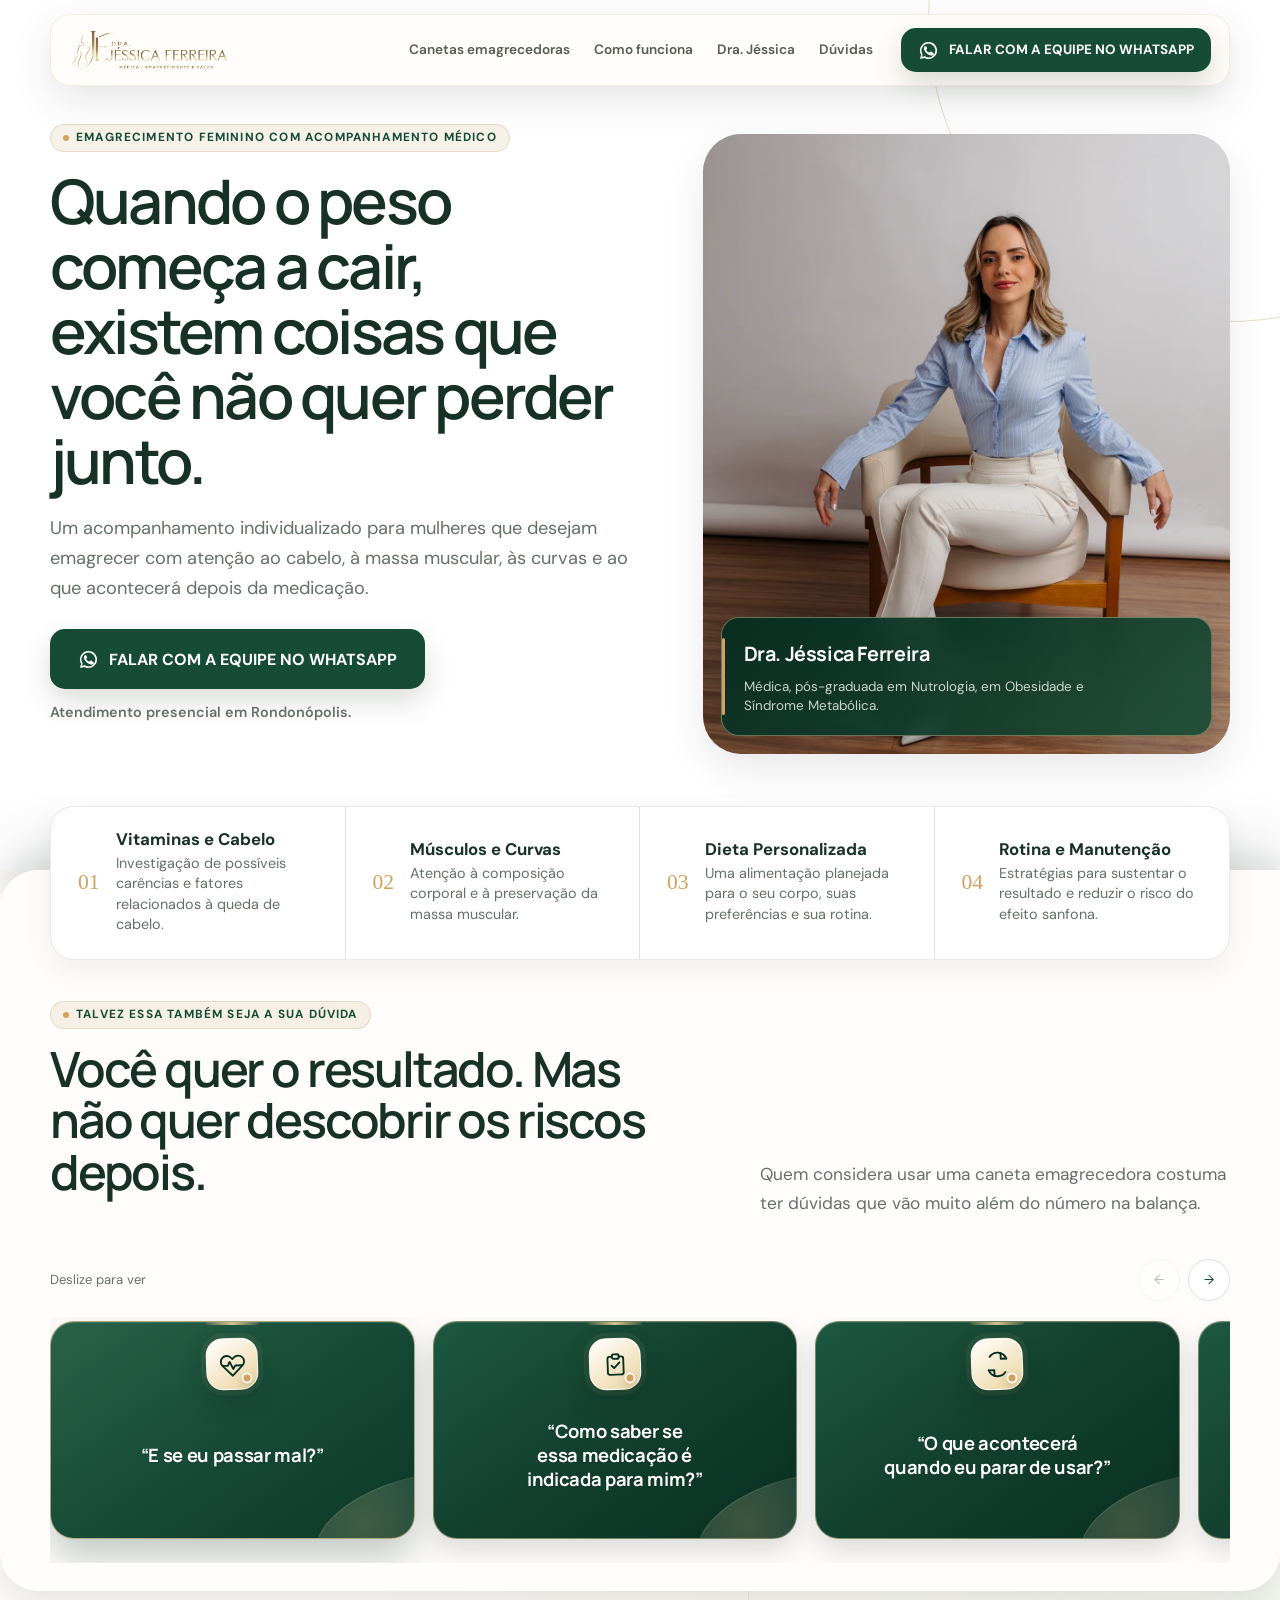
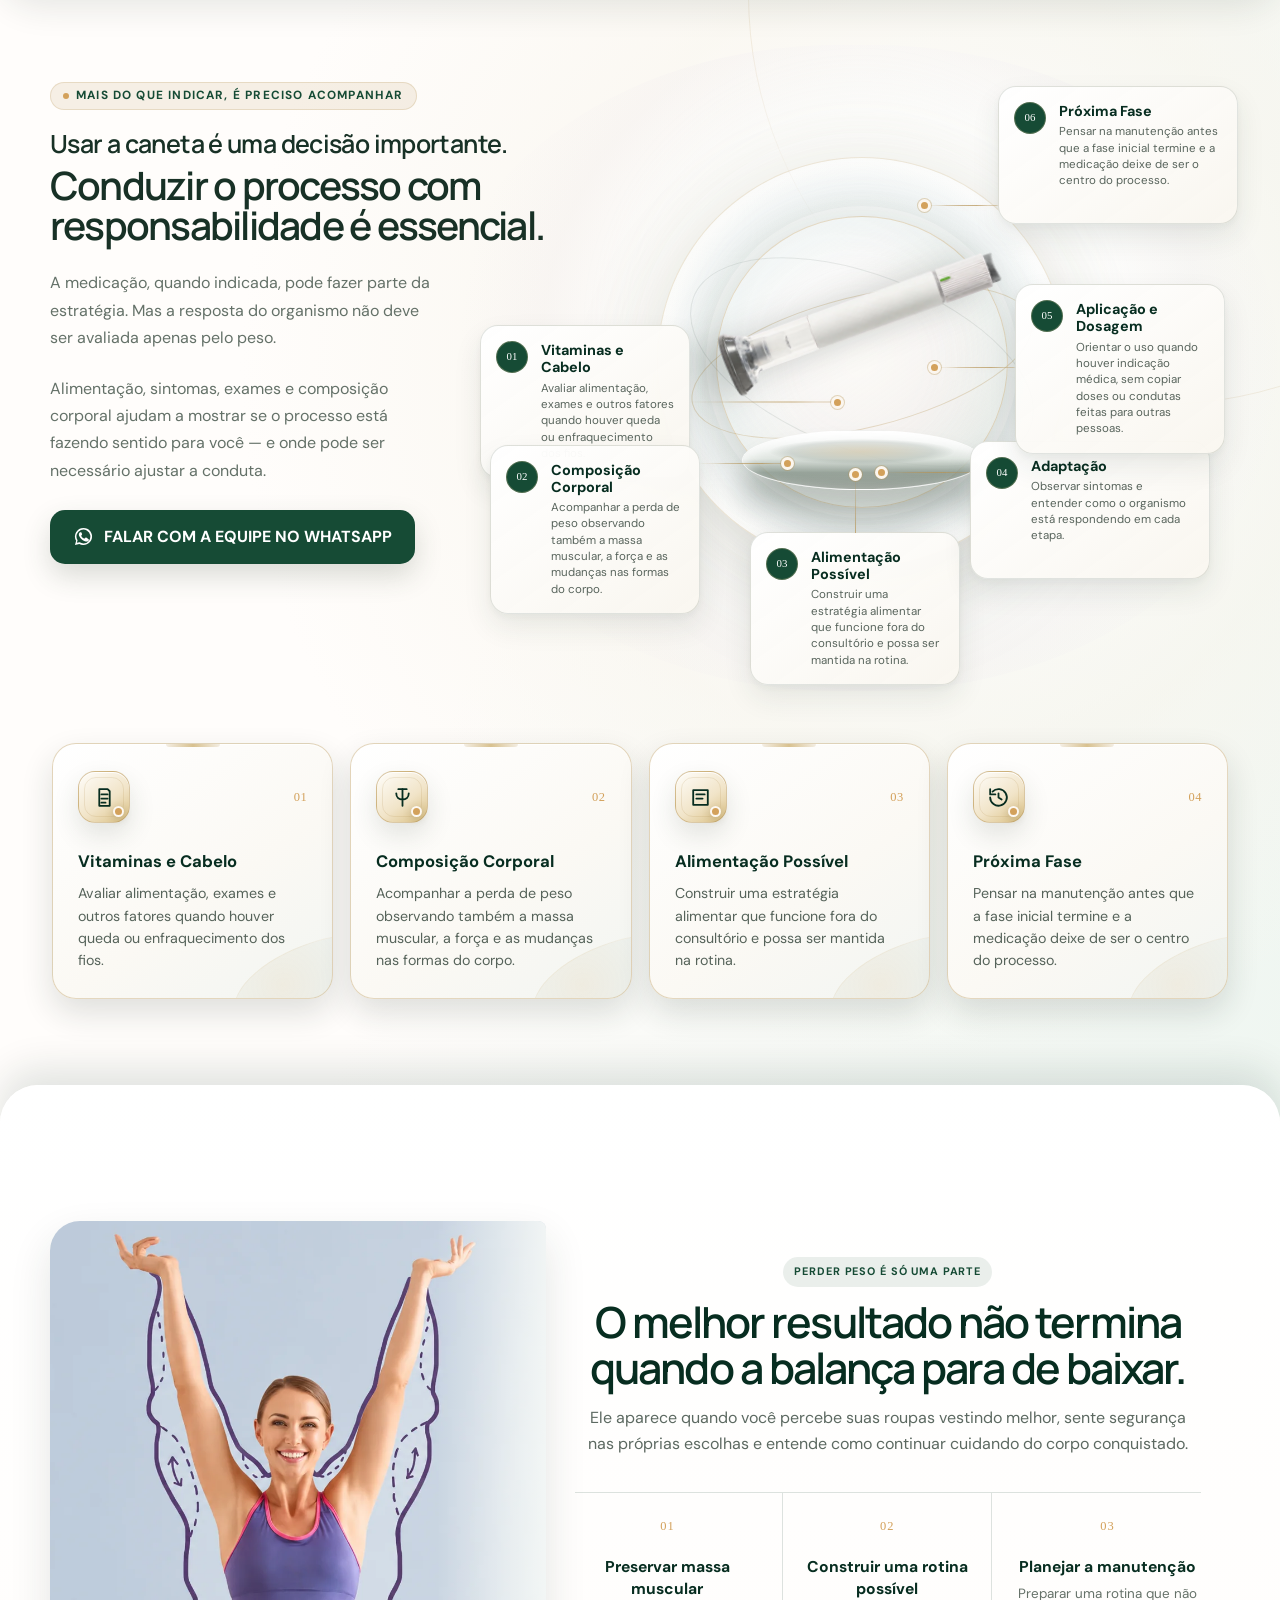
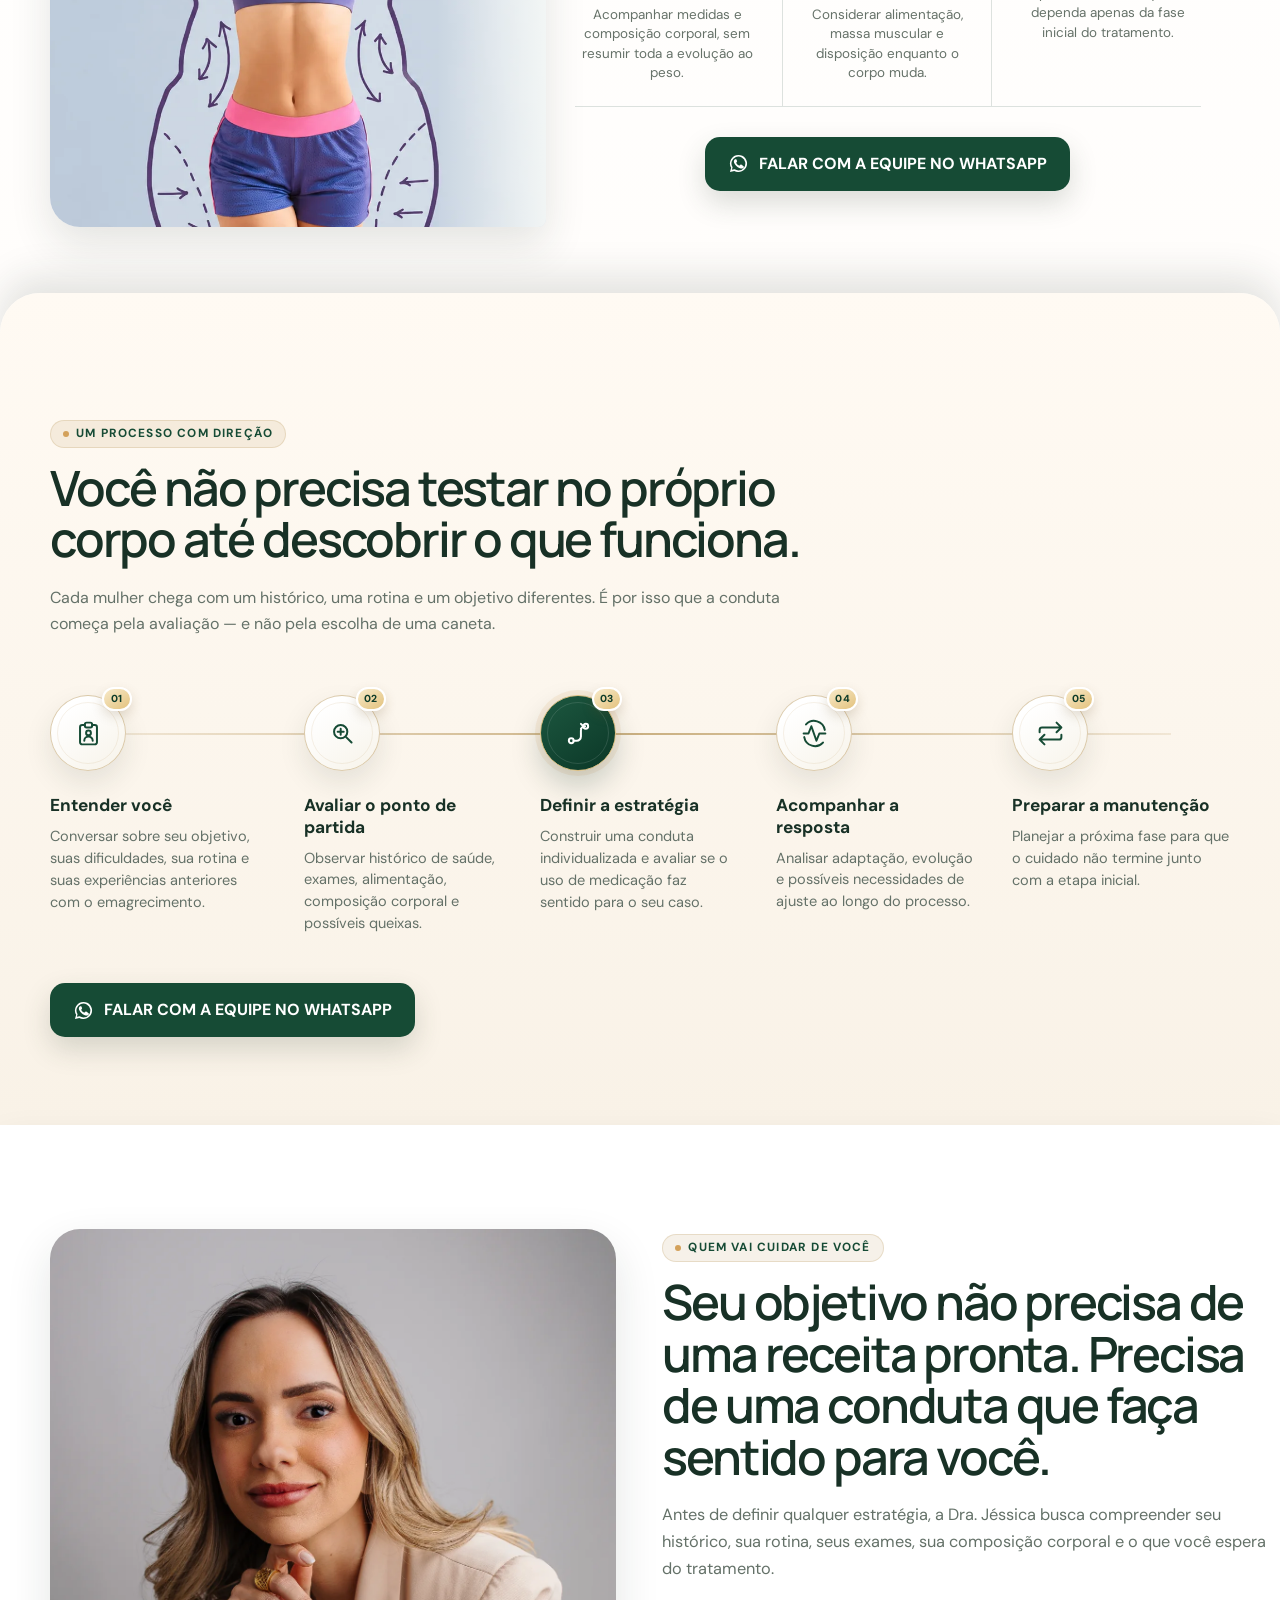
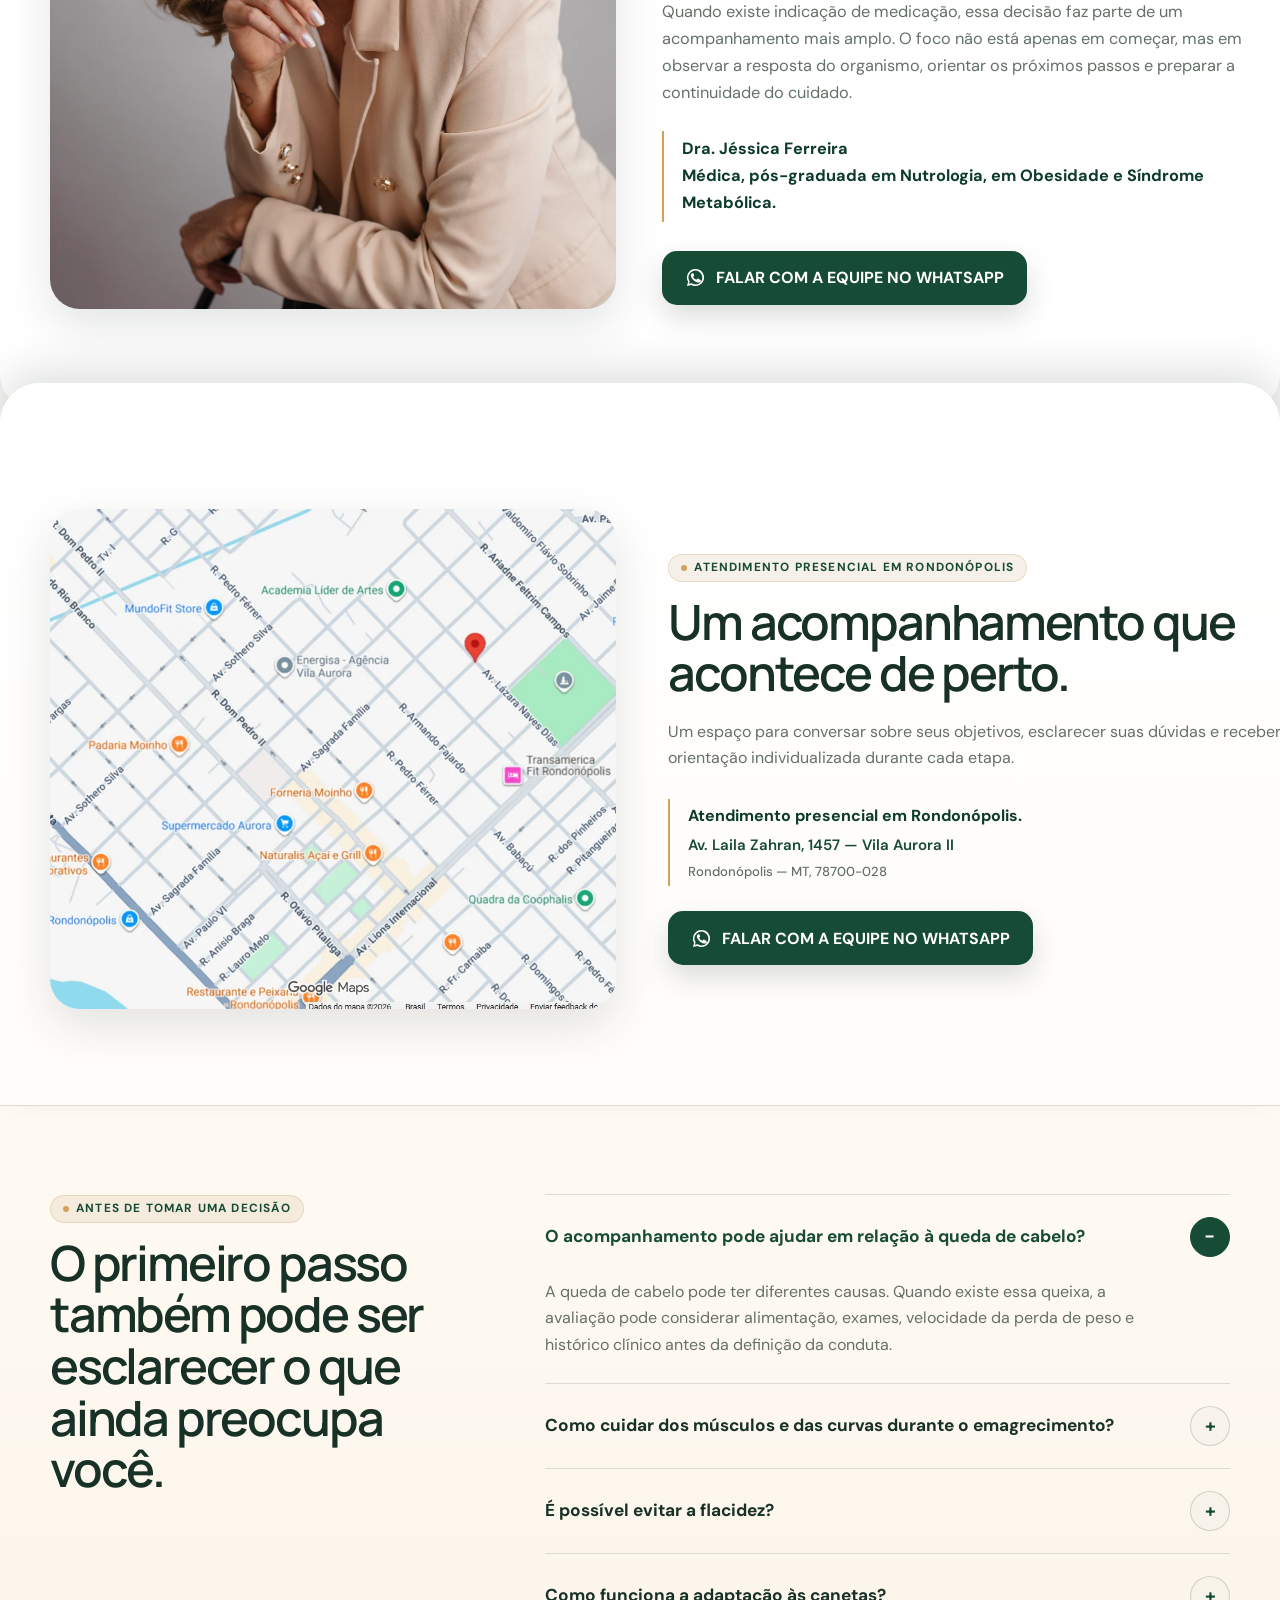
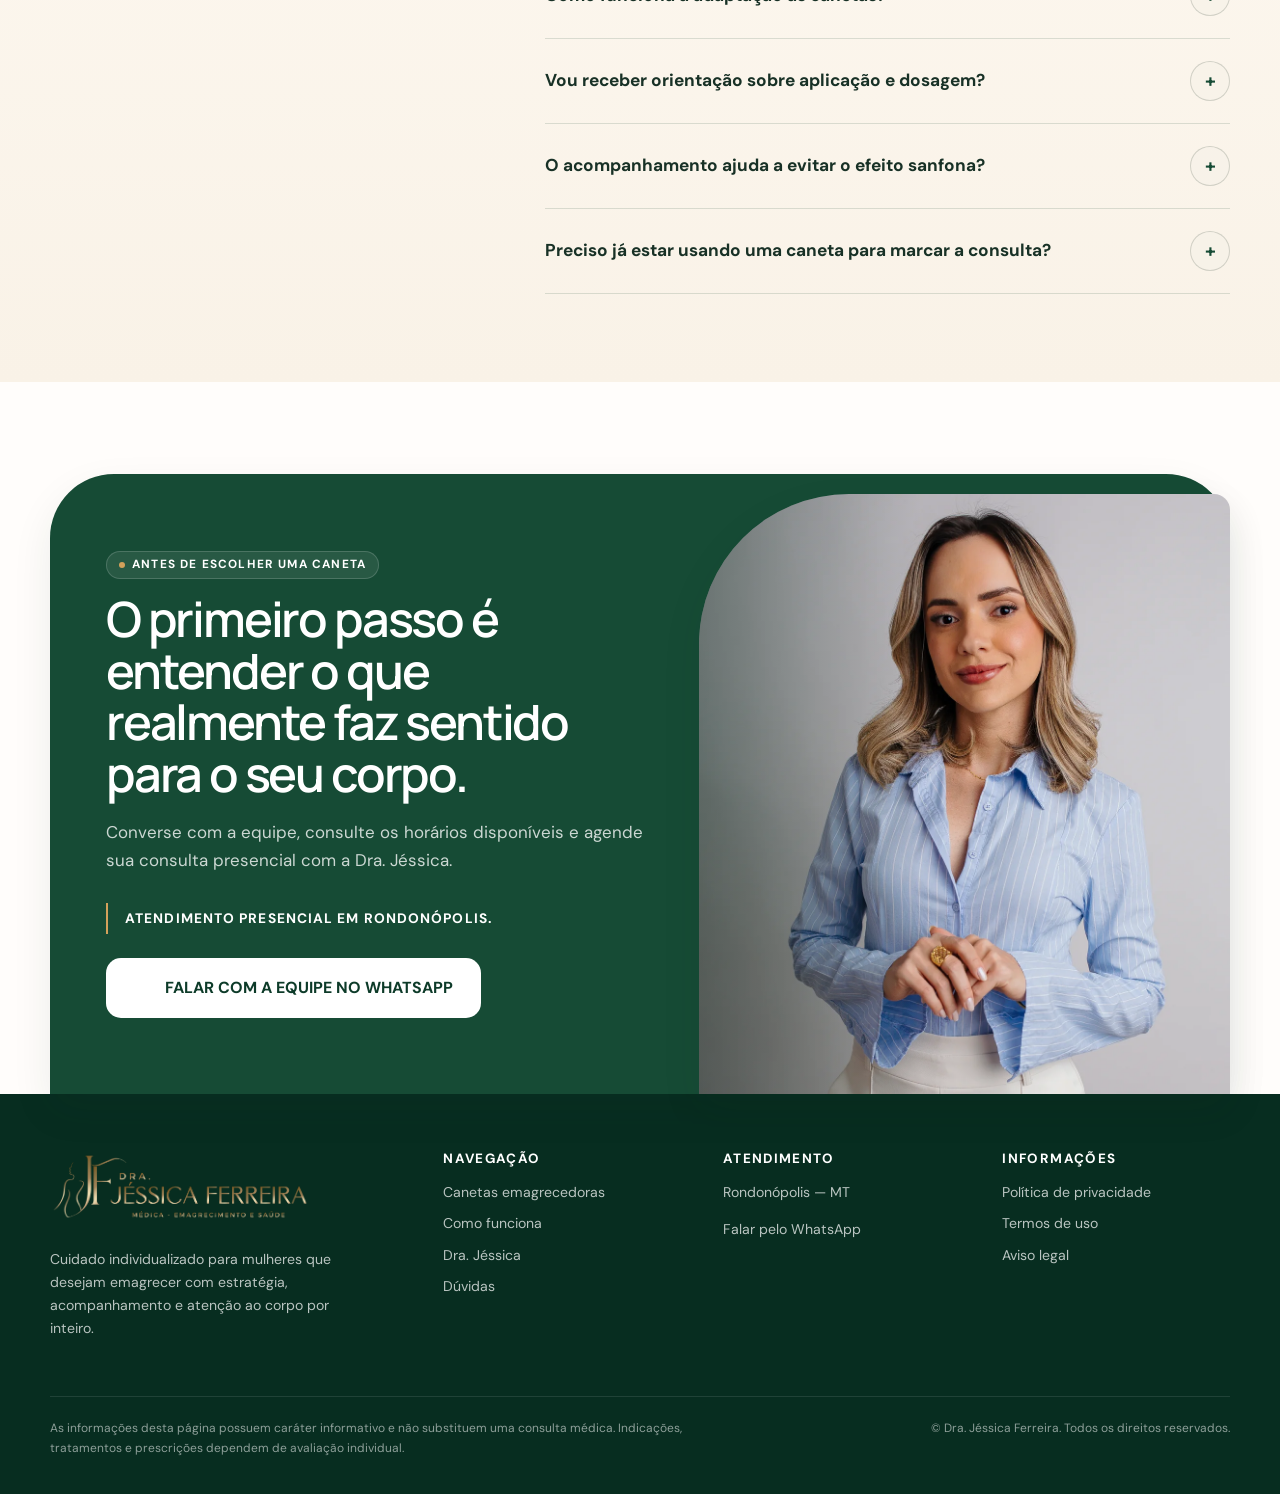
==== commit 22cc3343: "Atualiza copy final da landing page" ====
--- a/index.html
+++ b/index.html
@@ -83,14 +83,14 @@
       <nav class="desktop-nav" aria-label="Navegação principal">
         <a href="#canetas">Canetas emagrecedoras</a><a href="#como-funciona">Como funciona</a><a href="#dra-jessica">Dra. Jéssica</a><a href="#duvidas">Dúvidas</a>
       </nav>
-      <a class="btn btn-primary header-cta" href="#" data-whatsapp data-location="header" data-section="header">Quero entender meu caso</a>
+      <a class="btn btn-primary header-cta" href="#" data-whatsapp data-location="header" data-section="header"><img src="assets/icons/whatsapp.svg" alt="" width="21" height="21">FALAR COM A EQUIPE NO WHATSAPP</a>
       <button class="menu-toggle" type="button" aria-expanded="false" aria-controls="mobileMenu" aria-label="Abrir menu"><span></span><span></span><span></span></button>
     </div>
     <div class="menu-backdrop" data-menu-close></div>
     <nav class="mobile-menu" id="mobileMenu" aria-label="Menu mobile" aria-hidden="true">
       <div class="mobile-menu-top"><img class="brand-logo" src="assets/images/brand/jessica-ferreira-logo.webp" alt="Dra. Jéssica Ferreira" width="1131" height="301"><button type="button" data-menu-close aria-label="Fechar menu">×</button></div>
       <a href="#canetas">Canetas emagrecedoras</a><a href="#como-funciona">Como funciona</a><a href="#dra-jessica">Dra. Jéssica</a><a href="#duvidas">Dúvidas</a>
-      <a class="btn btn-primary" href="#" data-whatsapp data-location="header" data-section="mobile_menu">Quero entender meu caso</a>
+      <a class="btn btn-primary" href="#" data-whatsapp data-location="header" data-section="mobile_menu"><img src="assets/icons/whatsapp.svg" alt="" width="21" height="21">FALAR COM A EQUIPE NO WHATSAPP</a>
     </nav>
   </header>
 
@@ -98,16 +98,17 @@
     <section class="hero section-break--straight depth-none" id="inicio">
       <div class="container hero-grid">
         <div class="hero-copy reveal">
-          <p class="eyebrow">Emagrecimento com acompanhamento médico</p>
-          <h1>Você quer emagrecer, mas sem arriscar sua saúde.</h1>
-          <p class="hero-lead">As canetas emagrecedoras podem ajudar, mas seu tratamento precisa considerar como o seu corpo responde, os possíveis efeitos e o que acontecerá depois da perda de peso.</p>
-          <a class="btn btn-primary btn-large" href="#" data-whatsapp data-location="hero" data-section="hero"><img src="assets/icons/whatsapp.svg" alt="" width="21" height="21">Quero entender se é indicado para mim</a>
+          <p class="eyebrow">EMAGRECIMENTO FEMININO COM ACOMPANHAMENTO MÉDICO</p>
+          <h1>Quando o peso começa a cair, existem coisas que você não quer perder junto.</h1>
+          <p class="hero-lead">Um acompanhamento individualizado para mulheres que desejam emagrecer com atenção ao cabelo, à massa muscular, às curvas e ao que acontecerá depois da medicação.</p>
+          <a class="btn btn-primary btn-large" href="#" data-whatsapp data-location="hero" data-section="hero"><img src="assets/icons/whatsapp.svg" alt="" width="21" height="21">FALAR COM A EQUIPE NO WHATSAPP</a>
+          <p class="hero-location">Atendimento presencial em Rondonópolis.</p>
         </div>
         <div class="hero-visual reveal">
           <img src="assets/images/jessica/jessica-experience.webp" alt="Dra. Jéssica Ferreira sentada em retrato profissional" width="1200" height="1800" decoding="async" fetchpriority="high">
           <div class="hero-caption">
             <strong>Dra. Jéssica Ferreira</strong>
-            <span class="hero-caption-credential">Médica, pós-graduada em Nutrologia, em Obesidade e Síndrome Metabólica</span>
+            <span class="hero-caption-credential">Médica, pós-graduada em Nutrologia, em Obesidade e Síndrome Metabólica.</span>
           </div>
         </div>
       </div>
@@ -116,23 +117,23 @@
 
     <section class="trust-band section-break--overlap depth-soft" aria-label="Diferenciais do acompanhamento">
       <div class="container trust-panel">
-        <article><span>01</span><div><h2>Avaliação individualizada</h2><p>Antes de qualquer conduta, é preciso entender o seu caso.</p></div></article>
-        <article><span>02</span><div><h2>Acompanhamento da adaptação</h2><p>A resposta do organismo precisa ser observada ao longo do processo.</p></div></article>
-        <article><span>03</span><div><h2>Atendimento individualizado</h2><p>Cuidado próximo em Rondonópolis.</p></div></article>
-      </div>
-    </section>
+        <article><span>01</span><div><h2>Vitaminas e Cabelo</h2><p>Investigação de possíveis carências e fatores relacionados à queda de cabelo.</p></div></article>
+        <article><span>02</span><div><h2>Músculos e Curvas</h2><p>Atenção à composição corporal e à preservação da massa muscular.</p></div></article>
+        <article><span>03</span><div><h2>Dieta Personalizada</h2><p>Uma alimentação planejada para o seu corpo, suas preferências e sua rotina.</p></div></article>
+        <article><span>04</span><div><h2>Rotina e Manutenção</h2><p>Estratégias para sustentar o resultado e reduzir o risco do efeito sanfona.</p></div></article>
+      </div>    </section>
 
     <section class="section questions section-break--curve depth-none" id="canetas">
       <div class="container section-row">
         <div class="section-heading reveal"><p class="section-label">Talvez essa também seja a sua dúvida</p><h2>Você quer o resultado. Mas não quer descobrir os riscos depois.</h2></div>
-        <p class="section-intro reveal">Quem considera usar canetas emagrecedoras costuma chegar com dúvidas que vão muito além do peso.</p>
+        <p class="section-intro reveal">Quem considera usar uma caneta emagrecedora costuma ter dúvidas que vão muito além do número na balança.</p>
       </div>
       <div class="carousel-shell reveal" data-carousel>
         <div class="container carousel-controls"><span>Deslize para ver</span><div><button type="button" data-carousel-prev aria-label="Pergunta anterior">←</button><button type="button" data-carousel-next aria-label="Próxima pergunta">→</button></div></div>
         <div class="question-track" data-carousel-track tabindex="0" role="region" aria-label="Dúvidas comuns sobre canetas emagrecedoras">
           <article class="question-card"><span class="question-icon" aria-hidden="true"><svg viewBox="0 0 24 24"><path d="M20.8 5.8a5.2 5.2 0 0 0-7.4 0L12 7.2l-1.4-1.4a5.2 5.2 0 0 0-7.4 7.4L12 22l8.8-8.8a5.2 5.2 0 0 0 0-7.4Z"/><path d="M3.8 13h4l1.7-3.4 3.1 6.4 1.8-3h5.8"/></svg></span><h3>“E se eu passar mal?”</h3></article>
           <article class="question-card"><span class="question-icon" aria-hidden="true"><svg viewBox="0 0 24 24"><path d="M9 5H6.8A1.8 1.8 0 0 0 5 6.8v12.4A1.8 1.8 0 0 0 6.8 21h10.4a1.8 1.8 0 0 0 1.8-1.8V6.8A1.8 1.8 0 0 0 17.2 5H15"/><rect x="9" y="3" width="6" height="4" rx="1.4"/><path d="m8.5 13 2.2 2.2 4.8-5"/></svg></span><h3>“Como saber se essa medicação é indicada para mim?”</h3></article>
-          <article class="question-card"><span class="question-icon" aria-hidden="true"><svg viewBox="0 0 24 24"><path d="M20 7h-5V2"/><path d="M20 7a8.5 8.5 0 0 0-14.8-2M4 17h5v5"/><path d="M4 17a8.5 8.5 0 0 0 14.8 2"/></svg></span><h3>“O que acontece quando eu parar de usar?”</h3></article>
+          <article class="question-card"><span class="question-icon" aria-hidden="true"><svg viewBox="0 0 24 24"><path d="M20 7h-5V2"/><path d="M20 7a8.5 8.5 0 0 0-14.8-2M4 17h5v5"/><path d="M4 17a8.5 8.5 0 0 0 14.8 2"/></svg></span><h3>“O que acontecerá quando eu parar de usar?”</h3></article>
           <article class="question-card"><span class="question-icon" aria-hidden="true"><svg viewBox="0 0 24 24"><rect x="4" y="3.5" width="16" height="17" rx="4"/><path d="M8 10.5a4 4 0 0 1 8 0"/><path d="m12 10.5 2.1-1.4"/><path d="M8 15.5h8"/></svg></span><h3>“E se eu emagrecer e recuperar tudo depois?”</h3></article>
         </div>
       </div>
@@ -146,8 +147,9 @@
             <span class="process-headline-lead">Usar a caneta é uma decisão importante.</span>
             <span class="process-headline-emphasis">Conduzir o processo com responsabilidade é essencial.</span>
           </h2>
-          <p>O medicamento pode ajudar no controle do apetite e no emagrecimento quando há indicação. Mas ele não substitui a avaliação, o acompanhamento nem uma estratégia para manter o resultado.</p>
-          <a class="btn btn-primary" href="#" data-whatsapp data-location="side_effects" data-section="side_effects">Quero tirar minhas dúvidas</a>
+          <p>A medicação, quando indicada, pode fazer parte da estratégia. Mas a resposta do organismo não deve ser avaliada apenas pelo peso.</p>
+          <p>Alimentação, sintomas, exames e composição corporal ajudam a mostrar se o processo está fazendo sentido para você — e onde pode ser necessário ajustar a conduta.</p>
+          <a class="btn btn-primary" href="#" data-whatsapp data-location="side_effects" data-section="side_effects"><img src="assets/icons/whatsapp.svg" alt="" width="21" height="21">FALAR COM A EQUIPE NO WHATSAPP</a>
         </div>
 
         <div class="integrated-process-panel reveal" aria-label="Pontos acompanhados ao longo do processo">
@@ -161,39 +163,34 @@
           </div>
 
           <div class="process-callouts">
-            <article class="process-callout callout-one"><span>01</span><div><h3>Alimentação</h3><p>Estratégias que façam sentido para sua rotina e possam ser mantidas ao longo do processo.</p></div></article>
-            <article class="process-callout callout-two"><span>02</span><div><h3>Sono</h3><p>O descanso também interfere na fome, na energia e na forma como o organismo responde.</p></div></article>
-            <article class="process-callout callout-three"><span>03</span><div><h3>Massa muscular</h3><p>Emagrecer não deve significar perder estrutura, força e funcionalidade do corpo.</p></div></article>
-            <article class="process-callout callout-four"><span>04</span><div><h3>Rotina</h3><p>O plano precisa caber na vida real para ter mais chance de continuidade e resultado.</p></div></article>
-            <article class="process-callout callout-five"><span>05</span><div><h3>Comportamento</h3><p>A relação com hábitos e escolhas também influencia a evolução e a manutenção do resultado.</p></div></article>
-            <article class="process-callout callout-six"><span>06</span><div><h3>Condições de saúde</h3><p>O contexto clínico ajuda a definir o que é indicado, o que exige atenção e como acompanhar.</p></div></article>
-          </div>
-        </div>
-      </div>
-
-      <div class="container process-support-strip reveal" aria-label="Etapas de apoio ao acompanhamento">
-        <article class="process-support-card">
-          <div class="support-card-top"><span class="support-icon" aria-hidden="true"><svg viewBox="0 0 24 24"><rect x="8" y="2" width="8" height="4" rx="1"/><path d="M16 4h2a2 2 0 0 1 2 2v14a2 2 0 0 1-2 2H6a2 2 0 0 1-2-2V6a2 2 0 0 1 2-2h2"/><path d="m9 14 2 2 4-4"/></svg></span><span class="support-number">01</span></div>
-          <h3>Avaliar antes de começar</h3>
-          <p>Entender histórico, condições de saúde e objetivos.</p>
-        </article>
-        <article class="process-support-card">
-          <div class="support-card-top"><span class="support-icon" aria-hidden="true"><svg viewBox="0 0 24 24"><path d="M2 12h4l2.5-6 4 12 2.5-6H22"/><path d="M4 5.5A9 9 0 0 1 12 3a9 9 0 0 1 8 4.8"/><path d="M20 18.5A9 9 0 0 1 12 21a9 9 0 0 1-8-4.8"/></svg></span><span class="support-number">02</span></div>
-          <h3>Observar a adaptação</h3>
-          <p>Acompanhar como o organismo responde ao processo.</p>
-        </article>
-        <article class="process-support-card">
-          <div class="support-card-top"><span class="support-icon" aria-hidden="true"><svg viewBox="0 0 24 24"><path d="m10.5 20.5 10-10a4.95 4.95 0 0 0-7-7l-10 10a4.95 4.95 0 0 0 7 7Z"/><path d="m8.5 8.5 7 7"/><path d="M18.5 3v3"/><path d="M17 4.5h3"/></svg></span><span class="support-number">03</span></div>
-          <h3>Reposição de vitaminas e minerais</h3>
-          <p>Avaliar carências e acompanhar nutrientes importantes também faz parte de um processo mais seguro.</p>
-        </article>
-        <article class="process-support-card">
-          <div class="support-card-top"><span class="support-icon" aria-hidden="true"><svg viewBox="0 0 24 24"><path d="M4 21v-7"/><path d="M4 10V3"/><path d="M12 21v-9"/><path d="M12 8V3"/><path d="M20 21v-5"/><path d="M20 12V3"/><path d="M1 14h6"/><path d="M9 8h6"/><path d="M17 16h6"/></svg></span><span class="support-number">04</span></div>
-          <h3>Ajustar quando necessário</h3>
-          <p>A conduta não precisa permanecer igual durante todo o tratamento.</p>
-        </article>
-      </div>
-    </section>
+            <article class="process-callout callout-one"><span>01</span><div><h3>Vitaminas e Cabelo</h3><p>Avaliar alimentação, exames e outros fatores quando houver queda ou enfraquecimento dos fios.</p></div></article>
+            <article class="process-callout callout-two"><span>02</span><div><h3>Composição Corporal</h3><p>Acompanhar a perda de peso observando também a massa muscular, a força e as mudanças nas formas do corpo.</p></div></article>
+            <article class="process-callout callout-three"><span>03</span><div><h3>Alimentação Possível</h3><p>Construir uma estratégia alimentar que funcione fora do consultório e possa ser mantida na rotina.</p></div></article>
+            <article class="process-callout callout-four"><span>04</span><div><h3>Adaptação</h3><p>Observar sintomas e entender como o organismo está respondendo em cada etapa.</p></div></article>
+            <article class="process-callout callout-five"><span>05</span><div><h3>Aplicação e Dosagem</h3><p>Orientar o uso quando houver indicação médica, sem copiar doses ou condutas feitas para outras pessoas.</p></div></article>
+            <article class="process-callout callout-six"><span>06</span><div><h3>Próxima Fase</h3><p>Pensar na manutenção antes que a fase inicial termine e a medicação deixe de ser o centro do processo.</p></div></article>
+          </div>
+        </div>
+      </div>
+
+      <div class="container process-support-strip reveal" aria-label="Pontos de apoio do acompanhamento">
+        <article class="process-support-card">
+          <div class="support-card-top"><span class="support-icon" aria-hidden="true"><svg viewBox="0 0 24 24"><path d="M7 4h8l2 2v14H7z"/><path d="M9 9h6M9 13h6M9 17h4"/></svg></span><span class="support-number">01</span></div>
+          <h3>Vitaminas e Cabelo</h3><p>Avaliar alimentação, exames e outros fatores quando houver queda ou enfraquecimento dos fios.</p>
+        </article>
+        <article class="process-support-card">
+          <div class="support-card-top"><span class="support-icon" aria-hidden="true"><svg viewBox="0 0 24 24"><path d="M12 4v16M6 8c0 4 2.7 6 6 6s6-2 6-6"/><path d="M8 4h8"/></svg></span><span class="support-number">02</span></div>
+          <h3>Composição Corporal</h3><p>Acompanhar a perda de peso observando também a massa muscular, a força e as mudanças nas formas do corpo.</p>
+        </article>
+        <article class="process-support-card">
+          <div class="support-card-top"><span class="support-icon" aria-hidden="true"><svg viewBox="0 0 24 24"><path d="M5 5h14v14H5z"/><path d="M8 9h8M8 13h6"/></svg></span><span class="support-number">03</span></div>
+          <h3>Alimentação Possível</h3><p>Construir uma estratégia alimentar que funcione fora do consultório e possa ser mantida na rotina.</p>
+        </article>
+        <article class="process-support-card">
+          <div class="support-card-top"><span class="support-icon" aria-hidden="true"><svg viewBox="0 0 24 24"><path d="M4 12a8 8 0 1 0 2.3-5.7"/><path d="M4 4v5h5"/><path d="M12 8v4l3 2"/></svg></span><span class="support-number">04</span></div>
+          <h3>Próxima Fase</h3><p>Pensar na manutenção antes que a fase inicial termine e a medicação deixe de ser o centro do processo.</p>
+        </article>
+      </div>    </section>
 
     <section class="reference-replica maintenance-editorial section-break--curve-inverted depth-soft" aria-labelledby="hospital-reference-title">
       <div class="container reference-hospital">
@@ -202,174 +199,88 @@
         </div>
         <div class="reference-hospital-copy">
             <p class="reference-hospital-label">Perder peso é só uma parte</p>
-            <h2 id="hospital-reference-title">Emagrecer e recuperar tudo depois não é o resultado que você procura.</h2>
-            <p>Quando todo o processo depende apenas do efeito do medicamento, a manutenção pode se tornar o maior desafio.</p>
+            <h2 id="hospital-reference-title">O melhor resultado não termina quando a balança para de baixar.</h2>
+            <p>Ele aparece quando você percebe suas roupas vestindo melhor, sente segurança nas próprias escolhas e entende como continuar cuidando do corpo conquistado.</p>
           <div class="reference-hospital-services" aria-label="Pilares do tratamento">
             <article data-step="01">
               <span aria-hidden="true">01</span>
               <strong>Preservar massa muscular</strong>
-              <p>O emagrecimento não deve ser medido apenas pelo peso perdido.</p>
+              <p>Acompanhar medidas e composição corporal, sem resumir toda a evolução ao peso.</p>
             </article>
             <article data-step="02">
               <span aria-hidden="true">02</span>
               <strong>Construir uma rotina possível</strong>
-              <p>Uma estratégia precisa continuar existindo fora do consultório.</p>
+              <p>Considerar alimentação, massa muscular e disposição enquanto o corpo muda.</p>
             </article>
             <article data-step="03">
               <span aria-hidden="true">03</span>
               <strong>Planejar a manutenção</strong>
-              <p>O que acontece depois também precisa fazer parte do tratamento.</p>
+              <p>Preparar uma rotina que não dependa apenas da fase inicial do tratamento.</p>
             </article>
           </div>
-          <a class="btn btn-primary" href="#" data-whatsapp data-location="maintenance" data-section="maintenance">Quero emagrecer com uma estratégia</a>
+          <a class="btn btn-primary" href="#" data-whatsapp data-location="maintenance" data-section="maintenance"><img src="assets/icons/whatsapp.svg" alt="" width="21" height="21">FALAR COM A EQUIPE NO WHATSAPP</a>
         </div>
       </div>
     </section>
 
     <section class="section journey section-break--straight depth-none" id="como-funciona">
       <div class="container">
-        <div class="section-heading reveal"><p class="section-label">Um processo com direção</p><h2>Você não precisa descobrir sozinha o que fazer em cada etapa.</h2></div>
+        <div class="section-heading reveal"><p class="section-label">Um processo com direção</p><h2>Você não precisa testar no próprio corpo até descobrir o que funciona.</h2><p>Cada mulher chega com um histórico, uma rotina e um objetivo diferentes. É por isso que a conduta começa pela avaliação — e não pela escolha de uma caneta.</p></div>
         <div class="journey-line" aria-label="Etapas do acompanhamento">
-          <article class="reveal"><span class="journey-marker"><b>01</b><svg aria-hidden="true" viewBox="0 0 24 24"><path d="M9 5H6.8A1.8 1.8 0 0 0 5 6.8v12.4A1.8 1.8 0 0 0 6.8 21h10.4a1.8 1.8 0 0 0 1.8-1.8V6.8A1.8 1.8 0 0 0 17.2 5H15"/><rect x="9" y="3" width="6" height="4" rx="1.4"/><circle cx="12" cy="11.5" r="2"/><path d="M8.5 18a3.5 3.5 0 0 1 7 0"/></svg></span><h3>Entender seu caso</h3><p>Saúde, histórico, rotina, dificuldades e objetivos.</p></article>
-          <article class="reveal"><span class="journey-marker"><b>02</b><svg aria-hidden="true" viewBox="0 0 24 24"><circle cx="10.5" cy="10.5" r="5.5"/><path d="m15 15 4.5 4.5M10.5 8v5M8 10.5h5"/></svg></span><h3>Avaliar as possibilidades</h3><p>Compreender se o uso de medicação pode fazer sentido para você.</p></article>
-          <article class="reveal is-highlighted"><span class="journey-marker"><b>03</b><svg aria-hidden="true" viewBox="0 0 24 24"><circle cx="6" cy="18" r="2"/><circle cx="18" cy="6" r="2"/><path d="M8 18h2.5a3.5 3.5 0 0 0 3.5-3.5v-5A3.5 3.5 0 0 1 17.5 6H16M14 4l2 2-2 2"/></svg></span><h3>Definir uma estratégia</h3><p>Construir uma conduta individualizada para o seu momento.</p></article>
-          <article class="reveal"><span class="journey-marker"><b>04</b><svg aria-hidden="true" viewBox="0 0 24 24"><path d="M3 12h4l2.4-6 4.2 12 2.4-6h5"/><path d="M5 4.5A9 9 0 0 1 20.5 9M19 19.5A9 9 0 0 1 3.5 15"/></svg></span><h3>Acompanhar a resposta</h3><p>Observar evolução, adaptação e possíveis necessidades de ajuste.</p></article>
-          <article class="reveal"><span class="journey-marker"><b>05</b><svg aria-hidden="true" viewBox="0 0 24 24"><path d="M17 3l4 4-4 4M3 11V9a2 2 0 0 1 2-2h16M7 21l-4-4 4-4M21 13v2a2 2 0 0 1-2 2H3"/></svg></span><h3>Pensar na continuidade</h3><p>Trabalhar para que o processo não dependa apenas da fase inicial.</p></article>
-        </div>
-        <a class="btn btn-primary journey-cta reveal" href="#" data-whatsapp data-location="journey" data-section="journey">Quero entender meu caso</a>
+          <article class="reveal"><span class="journey-marker"><b>01</b><svg aria-hidden="true" viewBox="0 0 24 24"><path d="M9 5H6.8A1.8 1.8 0 0 0 5 6.8v12.4A1.8 1.8 0 0 0 6.8 21h10.4a1.8 1.8 0 0 0 1.8-1.8V6.8A1.8 1.8 0 0 0 17.2 5H15"/><rect x="9" y="3" width="6" height="4" rx="1.4"/><circle cx="12" cy="11.5" r="2"/><path d="M8.5 18a3.5 3.5 0 0 1 7 0"/></svg></span><h3>Entender você</h3><p>Conversar sobre seu objetivo, suas dificuldades, sua rotina e suas experiências anteriores com o emagrecimento.</p></article>
+          <article class="reveal"><span class="journey-marker"><b>02</b><svg aria-hidden="true" viewBox="0 0 24 24"><circle cx="10.5" cy="10.5" r="5.5"/><path d="m15 15 4.5 4.5M10.5 8v5M8 10.5h5"/></svg></span><h3>Avaliar o ponto de partida</h3><p>Observar histórico de saúde, exames, alimentação, composição corporal e possíveis queixas.</p></article>
+          <article class="reveal is-highlighted"><span class="journey-marker"><b>03</b><svg aria-hidden="true" viewBox="0 0 24 24"><circle cx="6" cy="18" r="2"/><circle cx="18" cy="6" r="2"/><path d="M8 18h2.5a3.5 3.5 0 0 0 3.5-3.5v-5A3.5 3.5 0 0 1 17.5 6H16M14 4l2 2-2 2"/></svg></span><h3>Definir a estratégia</h3><p>Construir uma conduta individualizada e avaliar se o uso de medicação faz sentido para o seu caso.</p></article>
+          <article class="reveal"><span class="journey-marker"><b>04</b><svg aria-hidden="true" viewBox="0 0 24 24"><path d="M3 12h4l2.4-6 4.2 12 2.4-6h5"/><path d="M5 4.5A9 9 0 0 1 20.5 9M19 19.5A9 9 0 0 1 3.5 15"/></svg></span><h3>Acompanhar a resposta</h3><p>Analisar adaptação, evolução e possíveis necessidades de ajuste ao longo do processo.</p></article>
+          <article class="reveal"><span class="journey-marker"><b>05</b><svg aria-hidden="true" viewBox="0 0 24 24"><path d="M17 3l4 4-4 4M3 11V9a2 2 0 0 1 2-2h16M7 21l-4-4 4-4M21 13v2a2 2 0 0 1-2 2H3"/></svg></span><h3>Preparar a manutenção</h3><p>Planejar a próxima fase para que o cuidado não termine junto com a etapa inicial.</p></article>
+        </div>
+        <a class="btn btn-primary journey-cta reveal" href="#" data-whatsapp data-location="journey" data-section="journey"><img src="assets/icons/whatsapp.svg" alt="" width="21" height="21">FALAR COM A EQUIPE NO WHATSAPP</a>
       </div>
     </section>
 
     <section class="section doctor section-break--overlap section-break--organic depth-soft" id="dra-jessica">
       <div class="container doctor-grid">
-        <div class="doctor-photo reveal"><img src="assets/images/jessica/jessica-about.webp" alt="Dra. Jéssica Ferreira em retrato profissional" width="1200" height="1800" loading="lazy" decoding="async"><div class="doctor-photo-note"><span>A indicação é apenas o começo.</span><strong>A forma como o processo é acompanhado faz diferença.</strong></div></div>
-        <div class="section-heading reveal"><p class="section-label">Quem vai conduzir esse processo</p><h2>Uma médica que entende que você não está buscando apenas uma receita.</h2><p>Você está buscando orientação para emagrecer sem se sentir sozinha diante das dúvidas, dos possíveis efeitos e do medo de recuperar o peso.</p><p>O acompanhamento começa pela escuta, pela avaliação do seu caso e pela compreensão do que pode fazer sentido para o seu corpo e para a sua rotina.</p><p class="doctor-credential">Médica, pós-graduada em Nutrologia, em Obesidade e Síndrome Metabólica</p><a class="btn btn-primary" href="#" data-whatsapp data-location="doctor" data-section="doctor">Quero conversar com a equipe</a><!-- INSERIR CRM/RQE SOMENTE APÓS CONFIRMAÇÃO --></div>
-      </div>
-    </section>
-
-    <section class="section testimonials section-break--straight depth-none" id="depoimentos" aria-labelledby="testimonials-title">
-      <div class="container">
-        <div class="testimonials-head reveal">
-          <div class="section-heading">
-            <p class="section-label">EXPERIÊNCIAS DE QUEM BUSCOU ACOMPANHAMENTO</p>
-            <h2 id="testimonials-title">Quando você se sente realmente acompanhada.</h2>
-            <p>Cada pessoa chega com uma história, uma dúvida e uma necessidade diferente. O acompanhamento começa justamente por entender isso.</p>
-          </div>
-        </div>
-
-        <div class="testimonials-carousel reveal" data-testimonials-carousel>
-          <div class="testimonials-toolbar">
-            <span>Deslize para conhecer as experiências</span>
-            <div class="testimonial-controls" aria-label="Controles do carrossel">
-              <button type="button" data-testimonial-prev aria-label="Depoimento anterior">←</button>
-              <button type="button" data-testimonial-next aria-label="Próximo depoimento">→</button>
-            </div>
-          </div>
-
-          <div class="testimonials-track" data-testimonials-track tabindex="0" role="region" aria-label="Depoimentos ilustrativos sobre o acompanhamento">
-            <!-- DEPOIMENTO ILUSTRATIVO: substituir por avaliação real e autorizada antes da publicação -->
-            <article class="testimonial-card" data-status="placeholder" data-gender="female">
-              <header><span class="testimonial-avatar avatar-green" aria-hidden="true"><img src="assets/images/testimonials/testimonial-01.webp" alt="" width="256" height="256" loading="lazy" decoding="async"></span><div><h3>Juliana A.</h3><span class="testimonial-stars" aria-label="5 de 5 estrelas">★★★★★</span></div><span class="testimonial-quote" aria-hidden="true">“</span></header>
-              <p class="testimonial-text" id="testimonial-text-1">Cheguei por indicação de uma amiga e já na primeira consulta entendi por que ela falava tão bem. A Dra. Jéssica é atenciosa, prática e não tenta encaixar todo mundo no mesmo tratamento. Saí com uma estratégia que fazia sentido para minha realidade e sem aquelas promessas milagrosas. Experiência maravilhosa! 🌿</p>
-              <button class="testimonial-toggle" type="button" aria-expanded="false" aria-controls="testimonial-text-1">Ler mais</button>
-            </article>
-
-            <!-- DEPOIMENTO ILUSTRATIVO: substituir por avaliação real e autorizada antes da publicação -->
-            <article class="testimonial-card" data-status="placeholder" data-gender="male">
-              <header><span class="testimonial-avatar avatar-blue" aria-hidden="true"><img src="assets/images/testimonials/testimonial-02.webp" alt="" width="256" height="256" loading="lazy" decoding="async"></span><div><h3>André P.</h3><span class="testimonial-stars" aria-label="5 de 5 estrelas">★★★★★</span></div><span class="testimonial-quote" aria-hidden="true">“</span></header>
-              <p class="testimonial-text" id="testimonial-text-2">Usei a medicação sem acompanhamento porque vi muita gente falando sobre ela. Tive desconfortos gastrointestinais e não sabia se deveria parar, diminuir ou continuar. A Dra. Jéssica me orientou com muita responsabilidade e explicou que cada resposta do organismo precisa ser avaliada. Me senti acolhido e, principalmente, bem informado. 🙌</p>
-              <button class="testimonial-toggle" type="button" aria-expanded="false" aria-controls="testimonial-text-2">Ler mais</button>
-            </article>
-
-            <!-- DEPOIMENTO ILUSTRATIVO: substituir por avaliação real e autorizada antes da publicação -->
-            <article class="testimonial-card" data-status="placeholder" data-gender="female">
-              <header><span class="testimonial-avatar avatar-lilac" aria-hidden="true"><img src="assets/images/testimonials/testimonial-03.webp" alt="" width="256" height="256" loading="lazy" decoding="async"></span><div><h3>Camila R.</h3><span class="testimonial-stars" aria-label="5 de 5 estrelas">★★★★★</span></div><span class="testimonial-quote" aria-hidden="true">“</span></header>
-              <p class="testimonial-text" id="testimonial-text-3">Eu perdi peso rápido, mas junto perdi bastante massa muscular. Percebi que estava mais fraca e sem disposição para coisas simples do dia a dia. A Dra. Jéssica mudou completamente minha visão sobre emagrecimento e passou a olhar também para força, alimentação e composição corporal. Foi um cuidado que eu não tinha antes. 💪✨</p>
-              <button class="testimonial-toggle" type="button" aria-expanded="false" aria-controls="testimonial-text-3">Ler mais</button>
-            </article>
-
-            <!-- DEPOIMENTO ILUSTRATIVO: substituir por avaliação real e autorizada antes da publicação -->
-            <article class="testimonial-card" data-status="placeholder" data-gender="male">
-              <header><span class="testimonial-avatar avatar-beige" aria-hidden="true"><img src="assets/images/testimonials/testimonial-04.webp" alt="" width="256" height="256" loading="lazy" decoding="async"></span><div><h3>Rafael C.</h3><span class="testimonial-stars" aria-label="5 de 5 estrelas">★★★★★</span></div><span class="testimonial-quote" aria-hidden="true">“</span></header>
-              <p class="testimonial-text" id="testimonial-text-4">Eu imaginava que a consulta seria apenas para receber uma prescrição, mas foi muito mais completa. Falamos sobre sono, alimentação, exames, rotina de trabalho e até sobre minha dificuldade de manter hábitos. Gostei porque o tratamento foi pensado para mim e não baseado apenas no número da balança. 👏</p>
-              <button class="testimonial-toggle" type="button" aria-expanded="false" aria-controls="testimonial-text-4">Ler mais</button>
-            </article>
-
-            <!-- DEPOIMENTO ILUSTRATIVO: substituir por avaliação real e autorizada antes da publicação -->
-            <article class="testimonial-card" data-status="placeholder" data-gender="female">
-              <header><span class="testimonial-avatar avatar-blue" aria-hidden="true"><img src="assets/images/testimonials/testimonial-05.webp" alt="" width="256" height="256" loading="lazy" decoding="async"></span><div><h3>Patrícia M.</h3><span class="testimonial-stars" aria-label="5 de 5 estrelas">★★★★★</span></div><span class="testimonial-quote" aria-hidden="true">“</span></header>
-              <p class="testimonial-text" id="testimonial-text-5">Meu cabelo começou a cair muito depois que iniciei o processo e eu fiquei desesperada. Achei que era algo normal e que precisava apenas esperar passar. A Dra. Jéssica investigou minha alimentação, exames, vitaminas e rotina. Gostei porque ela não minimizou o que eu estava sentindo e explicou tudo de forma muito clara. ❤️</p>
-              <button class="testimonial-toggle" type="button" aria-expanded="false" aria-controls="testimonial-text-5">Ler mais</button>
-            </article>
-
-            <!-- DEPOIMENTO ILUSTRATIVO: substituir por avaliação real e autorizada antes da publicação -->
-            <article class="testimonial-card" data-status="placeholder" data-gender="female">
-              <header><span class="testimonial-avatar avatar-green" aria-hidden="true"><img src="assets/images/testimonials/testimonial-06.webp" alt="" width="256" height="256" loading="lazy" decoding="async"></span><div><h3>Renata L.</h3><span class="testimonial-stars" aria-label="5 de 5 estrelas">★★★★★</span></div><span class="testimonial-quote" aria-hidden="true">“</span></header>
-              <p class="testimonial-text" id="testimonial-text-6">O meu maior medo era emagrecer e recuperar tudo de novo, porque já passei por isso várias vezes. Na consulta, conversamos muito sobre o que aconteceria depois da perda de peso, e não apenas sobre o início. Pela primeira vez senti que existia um plano de verdade para manutenção. Isso fez toda a diferença para mim. 😊</p>
-              <button class="testimonial-toggle" type="button" aria-expanded="false" aria-controls="testimonial-text-6">Ler mais</button>
-            </article>
-
-            <!-- DEPOIMENTO ILUSTRATIVO: substituir por avaliação real e autorizada antes da publicação -->
-            <article class="testimonial-card" data-status="placeholder" data-gender="male">
-              <header><span class="testimonial-avatar avatar-lilac" aria-hidden="true"><img src="assets/images/testimonials/testimonial-07.webp" alt="" width="256" height="256" loading="lazy" decoding="async"></span><div><h3>Lucas F.</h3><span class="testimonial-stars" aria-label="5 de 5 estrelas">★★★★★</span></div><span class="testimonial-quote" aria-hidden="true">“</span></header>
-              <p class="testimonial-text" id="testimonial-text-7">Fui até a Dra. Jéssica porque estava perdendo peso, mas também muita energia para treinar e trabalhar. Ela analisou meu caso com cuidado e mostrou que o objetivo não poderia ser apenas emagrecer rápido. O acompanhamento tem sido muito mais equilibrado e hoje consigo enxergar o processo de uma forma mais saudável. 🚀</p>
-              <button class="testimonial-toggle" type="button" aria-expanded="false" aria-controls="testimonial-text-7">Ler mais</button>
-            </article>
-
-            <!-- DEPOIMENTO ILUSTRATIVO: substituir por avaliação real e autorizada antes da publicação -->
-            <article class="testimonial-card" data-status="placeholder" data-gender="female">
-              <header><span class="testimonial-avatar avatar-beige" aria-hidden="true"><img src="assets/images/testimonials/testimonial-08.webp" alt="" width="256" height="256" loading="lazy" decoding="async"></span><div><h3>Mariana S.</h3><span class="testimonial-stars" aria-label="5 de 5 estrelas">★★★★★</span></div><span class="testimonial-quote" aria-hidden="true">“</span></header>
-              <p class="testimonial-text" id="testimonial-text-8">Comecei a usar a medicação por conta própria e, no início, achei que estava tudo bem. Depois vieram enjoos fortes, fraqueza e muita dificuldade para me alimentar. Na consulta, a Dra. Jéssica ouviu tudo com calma e me explicou que não era só ‘aguentar os efeitos’. Hoje me sinto muito mais segura com o acompanhamento. 🙏</p>
-              <button class="testimonial-toggle" type="button" aria-expanded="false" aria-controls="testimonial-text-8">Ler mais</button>
-            </article>
-          </div>
-
-          <div class="testimonial-indicators" data-testimonial-indicators aria-label="Selecionar depoimento"></div>
-        </div>
-      </div>
+        <div class="doctor-photo reveal"><img src="assets/images/jessica/jessica-about.webp" alt="Dra. Jéssica Ferreira em retrato profissional" width="1200" height="1800" loading="lazy" decoding="async"></div>
+        <div class="section-heading reveal"><p class="section-label">Quem vai cuidar de você</p><h2>Seu objetivo não precisa de uma receita pronta. Precisa de uma conduta que faça sentido para você.</h2><p>Antes de definir qualquer estratégia, a Dra. Jéssica busca compreender seu histórico, sua rotina, seus exames, sua composição corporal e o que você espera do tratamento.</p><p>Quando existe indicação de medicação, essa decisão faz parte de um acompanhamento mais amplo. O foco não está apenas em começar, mas em observar a resposta do organismo, orientar os próximos passos e preparar a continuidade do cuidado.</p><p class="doctor-credential"><strong>Dra. Jéssica Ferreira</strong><br>Médica, pós-graduada em Nutrologia, em Obesidade e Síndrome Metabólica.</p><a class="btn btn-primary" href="#" data-whatsapp data-location="doctor" data-section="doctor"><img src="assets/icons/whatsapp.svg" alt="" width="21" height="21">FALAR COM A EQUIPE NO WHATSAPP</a><!-- INSERIR CRM/RQE SOMENTE APÓS CONFIRMAÇÃO --></div>      </div>
     </section>
 
     <section class="section location section-break--floating depth-medium" id="atendimento">
       <div class="container location-card">
         <div class="location-photo reveal"><img src="assets/images/jessica/mapa-av-laila-zahran.webp" alt="Mapa da região da Avenida Laila Zahran, em Rondonópolis" width="1301" height="778" loading="lazy" decoding="async"></div>
-        <div class="section-heading reveal"><p class="section-label">Cuidado próximo em Rondonópolis</p><h2>Algumas decisões ficam mais seguras quando você pode conversar, perguntar e ser acompanhada de perto.</h2><p>O atendimento permite compreender sua história, avaliar suas necessidades e orientar cada etapa com mais proximidade.</p><div class="location-detail"><strong>Atendimento individualizado</strong><span>Av. Laila Zahran, 1457 — Vila Aurora II</span><small>Rondonópolis — MT, 78700-028</small></div><a class="btn btn-primary" href="#" data-whatsapp data-location="location" data-section="location">Consultar disponibilidade</a><!-- INSERIR ENDEREÇO E HORÁRIOS SOMENTE APÓS CONFIRMAÇÃO --></div>
-      </div>
+        <div class="section-heading reveal"><p class="section-label">ATENDIMENTO PRESENCIAL EM RONDONÓPOLIS</p><h2>Um acompanhamento que acontece de perto.</h2><p>Um espaço para conversar sobre seus objetivos, esclarecer suas dúvidas e receber orientação individualizada durante cada etapa.</p><div class="location-detail"><strong>Atendimento presencial em Rondonópolis.</strong><span>Av. Laila Zahran, 1457 — Vila Aurora II</span><small>Rondonópolis — MT, 78700-028</small></div><a class="btn btn-primary" href="#" data-whatsapp data-location="location" data-section="location"><img src="assets/icons/whatsapp.svg" alt="" width="21" height="21">FALAR COM A EQUIPE NO WHATSAPP</a></div>      </div>
     </section>
 
     <section class="section faq section-break--straight depth-none" id="duvidas">
       <div class="container faq-layout">
-        <div class="section-heading reveal"><p class="section-label">Antes de tomar uma decisão</p><h2>Informação também faz parte do tratamento.</h2><p>Estas são algumas das dúvidas mais comuns de quem considera o uso das canetas emagrecedoras.</p></div>
+        <div class="section-heading reveal"><p class="section-label">ANTES DE TOMAR UMA DECISÃO</p><h2>O primeiro passo também pode ser esclarecer o que ainda preocupa você.</h2></div>
         <div class="faq-content reveal">
           <div class="faq-list">
-            <article class="faq-item is-open"><h3><button type="button" aria-expanded="true" aria-controls="faq-1"><span>Como saber se a caneta é indicada para mim?</span><i aria-hidden="true">−</i></button></h3><div id="faq-1" class="faq-panel"><p>A indicação depende de avaliação médica, histórico de saúde, objetivos e possíveis contraindicações. Nem todas as pessoas precisam ou podem utilizar a mesma estratégia.</p></div></article>
-            <article class="faq-item"><h3><button type="button" aria-expanded="false" aria-controls="faq-2"><span>O tratamento será apenas com medicação?</span><i aria-hidden="true">+</i></button></h3><div id="faq-2" class="faq-panel" hidden><p>Não necessariamente. A medicação pode fazer parte da estratégia quando houver indicação, mas o acompanhamento também considera alimentação, rotina, composição corporal e manutenção do resultado.</p></div></article>
-            <article class="faq-item"><h3><button type="button" aria-expanded="false" aria-controls="faq-3"><span>É possível garantir que não terei efeitos colaterais?</span><i aria-hidden="true">+</i></button></h3><div id="faq-3" class="faq-panel" hidden><p>Não é possível garantir ausência de efeitos. O acompanhamento permite orientar, observar a resposta do organismo e avaliar ajustes quando necessário.</p></div></article>
-            <article class="faq-item"><h3><button type="button" aria-expanded="false" aria-controls="faq-4"><span>O acompanhamento ajuda a evitar o efeito sanfona?</span><i aria-hidden="true">+</i></button></h3><div id="faq-4" class="faq-panel" hidden><p>O objetivo é construir um processo mais sustentável e pensar na manutenção desde o início. Nenhum tratamento pode garantir que o peso nunca será recuperado, mas uma estratégia mais completa pode reduzir a dependência exclusiva da medicação.</p></div></article>
-            <article class="faq-item"><h3><button type="button" aria-expanded="false" aria-controls="faq-5"><span>Preciso já estar usando uma caneta para marcar a consulta?</span><i aria-hidden="true">+</i></button></h3><div id="faq-5" class="faq-panel" hidden><p>Não. A consulta pode ser justamente o primeiro passo para entender se essa possibilidade faz sentido para o seu caso.</p></div></article>
-            <article class="faq-item"><h3><button type="button" aria-expanded="false" aria-controls="faq-6"><span>Como funciona o primeiro atendimento?</span><i aria-hidden="true">+</i></button></h3><div id="faq-6" class="faq-panel" hidden><p>No primeiro contato, a equipe explica como funciona o atendimento, verifica a disponibilidade e orienta sobre os próximos passos.</p></div></article>
-            <article class="faq-item"><h3><button type="button" aria-expanded="false" aria-controls="faq-7"><span>Como posso agendar?</span><i aria-hidden="true">+</i></button></h3><div id="faq-7" class="faq-panel" hidden><p>Clique em um dos botões da página para conversar com a equipe pelo WhatsApp.</p></div></article>
-          </div>
-          <a class="text-link faq-cta" href="#" data-whatsapp data-location="faq" data-section="faq">Não encontrou sua dúvida? Fale com a equipe.</a>
+            <article class="faq-item is-open"><h3><button type="button" aria-expanded="true" aria-controls="faq-1"><span>O acompanhamento pode ajudar em relação à queda de cabelo?</span><i aria-hidden="true">−</i></button></h3><div id="faq-1" class="faq-panel"><p>A queda de cabelo pode ter diferentes causas. Quando existe essa queixa, a avaliação pode considerar alimentação, exames, velocidade da perda de peso e histórico clínico antes da definição da conduta.</p></div></article>
+            <article class="faq-item"><h3><button type="button" aria-expanded="false" aria-controls="faq-2"><span>Como cuidar dos músculos e das curvas durante o emagrecimento?</span><i aria-hidden="true">+</i></button></h3><div id="faq-2" class="faq-panel" hidden><p>A perda de peso também pode envolver redução de massa muscular. Por isso, o acompanhamento observa a composição corporal, a alimentação e a rotina durante o processo.</p></div></article>
+            <article class="faq-item"><h3><button type="button" aria-expanded="false" aria-controls="faq-3"><span>É possível evitar a flacidez?</span><i aria-hidden="true">+</i></button></h3><div id="faq-3" class="faq-panel" hidden><p>A firmeza depende de fatores como características da pele, massa muscular, quantidade e velocidade da perda de peso. A avaliação ajuda a identificar os cuidados adequados para cada caso, sem prometer um resultado específico.</p></div></article>
+            <article class="faq-item"><h3><button type="button" aria-expanded="false" aria-controls="faq-4"><span>Como funciona a adaptação às canetas?</span><i aria-hidden="true">+</i></button></h3><div id="faq-4" class="faq-panel" hidden><p>Cada organismo pode responder de uma maneira. Durante o acompanhamento, os sintomas e a evolução são observados para que a médica avalie se alguma orientação ou mudança é necessária.</p></div></article>
+            <article class="faq-item"><h3><button type="button" aria-expanded="false" aria-controls="faq-5"><span>Vou receber orientação sobre aplicação e dosagem?</span><i aria-hidden="true">+</i></button></h3><div id="faq-5" class="faq-panel" hidden><p>Sim, quando houver indicação médica. A dose é definida individualmente e não deve ser copiada de outras pessoas nem alterada sem avaliação.</p></div></article>
+            <article class="faq-item"><h3><button type="button" aria-expanded="false" aria-controls="faq-6"><span>O acompanhamento ajuda a evitar o efeito sanfona?</span><i aria-hidden="true">+</i></button></h3><div id="faq-6" class="faq-panel" hidden><p>A manutenção é considerada desde o início, com a construção de uma rotina mais sustentável. Nenhum tratamento pode garantir que o peso nunca será recuperado, mas o planejamento reduz a dependência exclusiva da medicação.</p></div></article>
+            <article class="faq-item"><h3><button type="button" aria-expanded="false" aria-controls="faq-7"><span>Preciso já estar usando uma caneta para marcar a consulta?</span><i aria-hidden="true">+</i></button></h3><div id="faq-7" class="faq-panel" hidden><p>Não. A consulta pode ser o primeiro passo para entender se essa possibilidade é adequada ao seu caso.</p></div></article>
+          </div>
         </div>
       </div>
     </section>
 
     <section class="final-cta section-break--floating depth-soft">
       <div class="container final-card">
-        <div class="final-copy reveal"><p class="eyebrow light">SEU PRÓXIMO PASSO</p><h2>Você não precisa escolher entre emagrecer e cuidar da sua saúde.</h2><p>Converse com a equipe e entenda como funciona a avaliação antes de iniciar qualquer tratamento.</p><strong class="final-presential">Atendimento individualizado</strong><a class="btn btn-light btn-large" href="#" data-whatsapp data-location="final_cta" data-section="final_cta"><img src="assets/icons/whatsapp.svg" alt="" width="21" height="21">Quero entender se é indicado para mim</a></div>
-        <div class="final-photo reveal"><img src="assets/images/jessica/jessica-final-cta.webp" alt="Dra. Jéssica Ferreira em retrato profissional" width="1100" height="1650" loading="lazy" decoding="async"></div>
+        <div class="final-copy reveal"><p class="eyebrow light">ANTES DE ESCOLHER UMA CANETA</p><h2>O primeiro passo é entender o que realmente faz sentido para o seu corpo.</h2><p>Converse com a equipe, consulte os horários disponíveis e agende sua consulta presencial com a Dra. Jéssica.</p><strong class="final-presential">Atendimento presencial em Rondonópolis.</strong><a class="btn btn-light btn-large" href="#" data-whatsapp data-location="final_cta" data-section="final_cta"><img src="assets/icons/whatsapp.svg" alt="" width="21" height="21">FALAR COM A EQUIPE NO WHATSAPP</a></div>        <div class="final-photo reveal"><img src="assets/images/jessica/jessica-final-cta.webp" alt="Dra. Jéssica Ferreira em retrato profissional" width="1100" height="1650" loading="lazy" decoding="async"></div>
       </div>
     </section>
   </main>
 
   <footer class="site-footer">
     <div class="container footer-grid">
-      <div><a class="brand footer-brand" href="#inicio" aria-label="Dra. Jéssica Ferreira — início"><img class="brand-logo" src="assets/images/brand/jessica-ferreira-logo.webp" alt="Dra. Jéssica Ferreira — Médica, Emagrecimento e Saúde" width="1131" height="301" loading="lazy" decoding="async"></a><p>Cuidado individualizado para quem quer compreender o processo antes de tomar uma decisão.</p></div>
+      <div><a class="brand footer-brand" href="#inicio" aria-label="Dra. Jéssica Ferreira — início"><img class="brand-logo" src="assets/images/brand/jessica-ferreira-logo.webp" alt="Dra. Jéssica Ferreira — Médica, Emagrecimento e Saúde" width="1131" height="301" loading="lazy" decoding="async"></a><p>Cuidado individualizado para mulheres que desejam emagrecer com estratégia, acompanhamento e atenção ao corpo por inteiro.</p></div>
       <div><h2>Navegação</h2><a href="#canetas">Canetas emagrecedoras</a><a href="#como-funciona">Como funciona</a><a href="#dra-jessica">Dra. Jéssica</a><a href="#duvidas">Dúvidas</a></div>
       <div><h2>Atendimento</h2><p>Rondonópolis — MT</p><a href="#" data-whatsapp data-location="footer" data-section="footer">Falar pelo WhatsApp</a></div>
       <div><h2>Informações</h2><a href="legal.html#privacidade">Política de privacidade</a><a href="legal.html#termos">Termos de uso</a><a href="#aviso-legal">Aviso legal</a></div>
     </div>
-    <div class="container footer-legal" id="aviso-legal"><p>As informações desta página possuem caráter informativo e não substituem uma consulta médica. Indicações, tratamentos e prescrições dependem de avaliação individual.</p><p>© <span id="currentYear"></span> Dra. Jéssica Ferreira. Todos os direitos reservados. <!-- INSERIR CRM CONFIRMADO --></p></div>
+    <div class="container footer-legal" id="aviso-legal"><p>As informações desta página possuem caráter informativo e não substituem uma consulta médica. Indicações, tratamentos e prescrições dependem de avaliação individual.</p><p>© Dra. Jéssica Ferreira. Todos os direitos reservados. <!-- INSERIR CRM CONFIRMADO --></p></div>
   </footer>
 
   <a class="whatsapp-floating" href="#" data-whatsapp data-location="floating_button" data-section="floating_button" aria-label="Falar no WhatsApp"><img src="assets/icons/whatsapp.svg" alt="" width="32" height="32"></a>
--- a/assets/css/main.min.css
+++ b/assets/css/main.min.css
@@ -1 +1 @@
-:root{--green:#164b35;--green-dark:#0d3b29;--green-deep:#072d20;--gold:#d3a15b;--caramel:#74482f;--cream:#faf5ec;--paper:#fffdfb;--blue:#f5f8f5;--text:#183126;--muted:#647168;--line:rgba(13,59,41,.14);--shadow-main:0 18px 45px rgba(28,43,34,.12);--shadow-soft:0 8px 24px rgba(28,43,34,.08);--shadow-float:0 22px 55px rgba(28,43,34,.16);--section-curve-large:96px;--section-curve-mobile:44px;--section-overlap-large:56px;--section-overlap-mobile:28px;--shadow-none:none;--shadow-soft:0 16px 40px rgba(30,52,41,.08);--shadow-medium:0 24px 60px rgba(30,52,41,.14);--radius:22px;--container:1180px}*{box-sizing:border-box}html{scroll-behavior:auto;scroll-padding-top:86px}body{margin:0;min-width:320px;overflow-x:hidden;color:var(--text);background:var(--paper);font-family:"DM Sans",Arial,sans-serif;font-size:16px;line-height:1.65;-webkit-font-smoothing:antialiased}img{display:block;max-width:100%}a{color:inherit;text-decoration:none}button,a{-webkit-tap-highlight-color:transparent}button{font:inherit}.container{width:min(calc(100% - 44px),var(--container));margin-inline:auto}.section{padding:82px 0}.section-break--straight,.section-break--curve,.section-break--curve-inverted,.section-break--overlap,.section-break--floating{position:relative}.depth-none{--section-depth:var(--shadow-none)}.depth-soft{--section-depth:var(--shadow-soft)}.depth-medium{--section-depth:var(--shadow-medium)}.skip-link{position:fixed;z-index:9999;left:16px;top:-80px;padding:12px 18px;color:#fff;background:var(--green-deep);border-radius:10px}.skip-link:focus{top:12px}.scroll-progress{position:fixed;z-index:1001;inset:0 0 auto;height:3px;pointer-events:none}.scroll-progress span{display:block;width:0;height:100%;background:var(--gold)}h1,h2,h3,p{margin-top:0}h1,h2{font-family:"Manrope",Arial,sans-serif;font-weight:600;letter-spacing:-.045em;line-height:1.06}h1{max-width:710px;margin-bottom:22px;font-size:clamp(3.5rem,4.8vw,4.5rem)}h2{margin-bottom:20px;font-size:clamp(2.2rem,3.8vw,3.35rem)}h3{line-height:1.25}p{color:var(--muted)}.section-heading{max-width:650px}.section-heading.wide{max-width:880px}.section-heading.centered{margin-inline:auto;text-align:center}.section-heading.light h2,.section-heading.light p{color:#fff}.section-heading.light p{opacity:.76}.section-label,.eyebrow{display:inline-flex;align-items:center;margin-bottom:14px;padding:7px 12px;color:var(--green);background:rgba(183,149,88,.13);border:1px solid rgba(183,149,88,.24);border-radius:99px;font-size:.74rem;font-weight:700;letter-spacing:.1em;line-height:1;text-transform:uppercase}.section-label::before,.eyebrow::before{width:6px;height:6px;margin-right:7px;content:"";background:var(--gold);border-radius:50%}.section-intro{max-width:500px;margin:0;font-size:1.08rem}.section-row{display:grid;grid-template-columns:1.15fr .85fr;gap:74px;align-items:end}.btn{display:inline-flex;min-height:54px;align-items:center;justify-content:center;gap:10px;padding:13px 22px;border:1px solid transparent;border-radius:15px;font-size:1rem;font-weight:700;line-height:1.2;text-align:center;transition:transform .2s ease,box-shadow .2s ease,background .2s ease}.btn img{flex:0 0 auto}.btn-primary{color:#fff;background:var(--green);box-shadow:0 12px 28px rgba(49,64,51,.18)}.btn-light{color:var(--green-dark);background:#fff}.btn-secondary{color:var(--green);border-color:var(--line);background:transparent}.btn-large{min-height:60px;padding-inline:27px}.btn:active{transform:scale(.98)}.text-link{display:inline-block;color:var(--green);font-weight:700;border-bottom:1px solid var(--gold)}:focus-visible{outline:3px solid rgba(183,149,88,.75);outline-offset:4px}.site-header{position:fixed;z-index:1000;inset:14px 0 auto;pointer-events:none}.site-header.header-scrolled{background:transparent;box-shadow:none}.header-inner{display:flex;height:72px;align-items:center;gap:28px;padding:10px 18px;pointer-events:auto;background:rgba(255,253,249,.94);border:1px solid rgba(183,149,88,.16);border-radius:20px;box-shadow:0 14px 40px rgba(34,46,37,.12);backdrop-filter:blur(16px);transition:background .25s ease,box-shadow .25s ease,transform .25s ease}.site-header.header-scrolled .header-inner{background:rgba(255,253,249,.50);box-shadow:0 16px 44px rgba(34,46,37,.14)}.brand{display:inline-flex;flex:0 0 auto;align-items:center;gap:11px}.brand-logo{display:block;width:160px;height:auto}.brand-monogram{display:grid;width:42px;height:42px;place-items:center;color:#fff;background:var(--green);border:1px solid rgba(183,149,88,.65);border-radius:50%;font-family:Georgia,serif;font-size:.9rem}.brand strong,.brand small{display:block;line-height:1.18}.brand strong{font-family:"Manrope",sans-serif;font-size:.95rem}.brand small{margin-top:3px;color:var(--muted);font-size:.68rem}.desktop-nav{display:flex;align-items:center;gap:24px;margin-left:auto}.desktop-nav a{color:#515d53;font-size:.85rem;font-weight:600}.desktop-nav a.active{color:var(--green-dark)}.header-cta{min-height:44px;padding:10px 16px;font-size:.84rem}.header-cta::after{content:"↗";margin-left:4px;font-size:1.08rem;line-height:1}.menu-toggle{display:none;width:44px;height:44px;margin-left:auto;padding:11px;border:0;background:transparent}.menu-toggle span{display:block;height:2px;margin:5px 0;background:var(--green)}.mobile-menu,.menu-backdrop{display:none}.mobile-menu{pointer-events:auto}.hero{position:relative;padding:112px 0 104px;overflow:hidden;background:#fff}.hero::before{position:absolute;width:600px;height:600px;content:"";right:-250px;top:-280px;border:1px solid rgba(183,149,88,.32);border-radius:50%}.hero-grid{display:grid;min-height:660px;grid-template-columns:1.1fr .9fr;gap:66px;align-items:center}.hero-copy{position:relative;z-index:1}.hero-lead{max-width:660px;margin-bottom:24px;font-size:1.14rem}.hero .btn{margin-bottom:10px}.location-detail span{margin-right:7px;color:var(--gold);font-size:.72rem}.hero-visual{position:relative;width:100%;height:640px;min-height:0;align-self:center;overflow:hidden;background:#d2d1d2;border-radius:38px;box-shadow:var(--shadow-main)}.hero-visual>img{width:100%;height:100%;object-fit:cover;object-position:center 40%}.hero-caption{position:absolute;right:18px;bottom:18px;left:18px;padding:20px 22px;color:#fff;background:linear-gradient(135deg,rgba(7,45,32,.96),rgba(22,75,53,.9));border:1px solid rgba(225,203,157,.42);border-radius:18px;box-shadow:0 18px 42px rgba(7,45,32,.25);backdrop-filter:blur(12px)}.hero-caption::before{position:absolute;content:"";width:3px;top:20px;bottom:20px;left:0;background:var(--gold);border-radius:99px}.hero-caption strong,.hero-caption span{display:block}.hero-caption strong{font-family:"Manrope",sans-serif;font-size:1.24rem;letter-spacing:-.02em}.hero-caption-credential{max-width:390px;margin-top:6px;color:rgba(255,255,255,.78);font-size:.84rem;line-height:1.42}.trust-band{position:relative;z-index:3;margin-top:0}.trust-panel{display:grid;grid-template-columns:repeat(3,1fr);background:#fff;border:1px solid rgba(55,73,59,.11);border-radius:20px;box-shadow:var(--shadow-float)}.trust-panel article{display:flex;min-height:128px;align-items:center;gap:16px;padding:24px 27px;border-right:1px solid var(--line)}.trust-panel article:last-child{border-right:0}.trust-panel article>span{color:var(--gold);font-family:Georgia,serif;font-size:1.35rem}.trust-panel h2{margin:0 0 4px;font-family:"DM Sans",sans-serif;font-size:1.05rem;font-weight:700;letter-spacing:0}.trust-panel p{margin:0;font-size:.9rem;line-height:1.42}.questions{position:relative;z-index:1;padding:40px 0 98px;background:var(--paper)}.carousel-shell{margin-top:42px}.carousel-controls{display:flex;align-items:center;justify-content:space-between;margin-bottom:16px;color:var(--muted);font-size:.82rem}.carousel-controls div{display:flex;gap:8px}.carousel-controls button{display:grid;width:42px;height:42px;place-items:center;color:var(--green);background:#fff;border:1px solid var(--line);border-radius:50%;cursor:pointer}.carousel-controls button:disabled{opacity:.35}.question-track{display:grid;grid-auto-flow:column;grid-auto-columns:minmax(280px,1fr);grid-template-columns:repeat(4,minmax(280px,1fr));gap:17px;width:min(calc(100% - 44px),var(--container));margin-inline:auto;overflow-x:auto;padding:4px 2px 24px;scroll-behavior:smooth;scroll-snap-type:x mandatory;scrollbar-width:none}.question-track::-webkit-scrollbar{display:none}.question-card{position:relative;display:flex;min-height:198px;align-items:center;justify-content:center;padding:76px 24px 26px;overflow:hidden;isolation:isolate;color:#fff;background:linear-gradient(145deg,#1d5840 0%,#123f2d 52%,#082f22 100%);border:1px solid rgba(216,193,143,.52);border-radius:24px;box-shadow:0 14px 32px rgba(7,45,32,.2),inset 0 1px 0 rgba(255,255,255,.09);scroll-snap-align:start}.question-card::before{position:absolute;z-index:0;width:54px;height:3px;content:"";top:0;left:50%;background:linear-gradient(90deg,rgba(183,149,88,.2),#d8c18f,rgba(183,149,88,.2));border-radius:0 0 99px 99px;transform:translateX(-50%)}.question-card::after{position:absolute;z-index:-1;width:168px;height:118px;content:"";right:-72px;bottom:-64px;background:radial-gradient(circle at 32% 28%,rgba(216,193,143,.25),rgba(190,211,216,.13) 52%,transparent 72%);border:1px solid rgba(216,193,143,.18);border-radius:62% 38% 54% 46% / 43% 58% 42% 57%;transform:rotate(-15deg)}.question-card span{position:absolute;z-index:1;display:grid;width:52px;height:52px;top:16px;left:50%;place-items:center;color:var(--green-deep);background:linear-gradient(145deg,#fffdf7 8%,#ead39f 100%);border:1px solid rgba(255,255,255,.72);border-radius:17px;box-shadow:0 11px 25px rgba(18,28,22,.27),inset 0 1px 0 rgba(255,255,255,.9),0 0 0 5px rgba(216,193,143,.08);transform:translateX(-50%) rotate(-2deg)}.question-card span::after{position:absolute;width:7px;height:7px;content:"";right:5px;bottom:5px;background:var(--gold);border:2px solid rgba(255,255,255,.9);border-radius:50%;box-shadow:0 3px 8px rgba(98,74,31,.28)}.question-card span svg{width:27px;height:27px;fill:none;stroke:currentColor;stroke-width:1.65;stroke-linecap:round;stroke-linejoin:round;transition:transform .3s cubic-bezier(.22,.8,.28,1)}.question-card h3{position:relative;z-index:1;max-width:245px;margin:0;color:#fff;font-family:"Manrope",sans-serif;font-size:1.15rem;font-weight:700;letter-spacing:-.018em;line-height:1.32;text-align:center;text-wrap:balance;text-shadow:0 1px 1px rgba(15,24,18,.18)}.integrated-process{position:relative;overflow:hidden;padding:96px 0 90px;background:radial-gradient(circle at 73% 35%,#fff,rgba(248,245,237,.58) 33%,transparent 58%),linear-gradient(108deg,#fffdfb 0 42%,#eff6f1 100%)}.integrated-process::before{position:absolute;width:820px;height:820px;content:"";right:-290px;top:-380px;border:1px solid rgba(183,149,88,.14);border-radius:50%}.integrated-process::after{position:absolute;z-index:0;width:540px;height:540px;content:"";left:46%;top:90px;background:radial-gradient(circle,rgba(226,218,235,.18),rgba(190,211,216,.1) 42%,transparent 72%);border-radius:50%;filter:blur(8px);pointer-events:none}.integrated-process-layout{position:relative;z-index:1;display:grid;min-height:680px;grid-template-columns:minmax(360px,.72fr) minmax(650px,1.28fr);gap:8px;align-items:center}.integrated-process-copy{position:relative;z-index:6;align-self:start;max-width:420px;padding:46px 0 18px}.integrated-process-copy .section-label{margin-bottom:19px}.integrated-process-copy h2{width:740px;max-width:none;margin-bottom:24px;font-size:clamp(2.4rem,3.05vw,3.35rem);line-height:1.02;text-wrap:balance}.process-headline-lead,.process-headline-emphasis{display:block}.process-headline-lead{margin-bottom:8px;font-size:.64em;font-weight:600;letter-spacing:-.025em;line-height:1.15}.process-headline-emphasis{font-size:1em;font-weight:600}.integrated-process-copy>p:not(.section-label){max-width:380px;margin-bottom:24px;font-size:1rem;line-height:1.7}.integrated-process-copy .btn{margin-top:2px}.integrated-process-panel{position:relative;min-height:640px;isolation:isolate}.integrated-process-panel::before{position:absolute;z-index:-2;content:"";inset:-10px -48px 4px;background:radial-gradient(circle at 52% 47%,rgba(255,255,255,.94),rgba(255,255,255,.48) 42%,rgba(226,218,235,.11) 59%,transparent 74%);border-radius:48%}.process-visual{position:absolute;z-index:1;width:390px;height:390px;left:51%;top:48%;transform:translate(-50%,-50%)}.visual-halo,.visual-orbit{position:absolute;left:50%;top:50%;border-radius:50%;transform:translate(-50%,-50%)}.visual-halo-outer{width:410px;height:410px;background:radial-gradient(circle,rgba(255,255,255,.72) 0,rgba(226,218,235,.5) 24%,rgba(190,211,216,.4) 48%,rgba(255,255,255,.09) 69%,transparent 72%);border:1px solid rgba(183,149,88,.22);box-shadow:0 40px 96px rgba(44,58,48,.14),0 0 0 24px rgba(255,255,255,.18),0 0 64px rgba(216,193,143,.14)}.visual-halo-inner{width:292px;height:292px;background:linear-gradient(145deg,rgba(255,255,255,.98),rgba(242,238,228,.64));border:1px solid rgba(183,149,88,.34);box-shadow:inset 0 0 74px rgba(190,211,216,.32),0 28px 60px rgba(47,61,51,.15),0 0 0 10px rgba(255,255,255,.32),0 0 42px rgba(216,193,143,.18)}.visual-orbit{width:350px;height:132px;border:1px solid rgba(183,149,88,.3);transform:translate(-50%,-50%) rotate(-14deg)}.orbit-two{width:362px;height:176px;border-color:rgba(55,73,59,.1);transform:translate(-50%,-50%) rotate(21deg)}.visual-platform{position:absolute;z-index:2;width:240px;height:60px;left:50%;bottom:67px;background:linear-gradient(180deg,rgba(255,255,255,.98),rgba(218,225,219,.9) 48%,rgba(116,132,120,.72) 72%,rgba(69,82,70,.5));border:1px solid rgba(255,255,255,.84);border-radius:50%;box-shadow:0 28px 25px rgba(34,48,38,.16),0 10px 18px rgba(34,48,38,.08),inset 0 7px 14px rgba(255,255,255,.84);transform:translateX(-50%)}.visual-platform::before{position:absolute;width:184px;height:25px;content:"";left:50%;top:8px;background:radial-gradient(ellipse,rgba(183,149,88,.29),rgba(55,73,59,.13) 55%,transparent 72%);border-radius:50%;transform:translateX(-50%)}.medical-pen{position:absolute;z-index:4;display:block;width:auto;height:300px;left:50%;top:38.5%;object-fit:contain;filter:drop-shadow(0 22px 16px rgba(27,40,31,.22));transform:translate(-50%,-50%) rotate(70deg);transform-origin:center;transition:transform .45s cubic-bezier(.22,.8,.28,1),filter .45s ease}.visual-focus{position:absolute;z-index:5;display:grid;width:46px;height:46px;right:54px;top:76px;place-items:center;background:linear-gradient(145deg,#fffdf8,#d8c18f);border:1px solid rgba(255,255,255,.82);border-radius:50%;box-shadow:0 13px 26px rgba(44,58,48,.16),0 0 0 5px rgba(255,255,255,.2)}.visual-focus::before,.visual-focus::after,.visual-focus i::before,.visual-focus i::after{position:absolute;content:"";background:var(--green);border-radius:99px}.visual-focus::before{width:19px;height:2px}.visual-focus::after{width:2px;height:19px}.visual-focus i::before{width:31px;height:1px;left:-15px;top:0;opacity:.35}.visual-focus i::after{width:1px;height:31px;left:0;top:-15px;opacity:.35}.process-callouts{position:absolute;z-index:4;inset:0}.process-callout{position:absolute;display:grid;width:210px;min-height:138px;grid-template-columns:34px 1fr;gap:11px;align-items:start;padding:15px;background:linear-gradient(145deg,rgba(255,255,255,.98),rgba(249,246,239,.95));border:1px solid rgba(55,73,59,.15);border-radius:18px;box-shadow:0 13px 29px rgba(36,51,41,.09),0 3px 7px rgba(36,51,41,.035);transition:transform .28s cubic-bezier(.22,.8,.28,1),border-color .28s ease,box-shadow .28s ease,background .28s ease}.process-callout::before{position:absolute;height:1px;content:"";background:linear-gradient(90deg,rgba(183,149,88,.1),rgba(183,149,88,.65),rgba(183,149,88,.88));filter:drop-shadow(0 1px 2px rgba(183,149,88,.12));transform-origin:right center;transition:background .28s ease,box-shadow .28s ease}.process-callout::after{position:absolute;width:7px;height:7px;content:"";background:var(--gold);border:3px solid rgba(255,255,255,.9);border-radius:50%;box-shadow:0 0 0 1px rgba(183,149,88,.38)}.process-callout>span{display:grid;width:32px;height:32px;place-items:center;color:#fff;background:var(--green);border:1px solid rgba(216,193,143,.3);border-radius:50%;font-family:Georgia,serif;font-size:.68rem;transition:transform .28s ease,background .28s ease}.process-callout h3{margin:1px 0 4px;color:var(--green-deep);font-size:.9rem;line-height:1.2}.process-callout p{margin:0;color:#59655d;font-size:.72rem;line-height:1.42}.callout-one{left:0;top:270px}.callout-two{left:10px;bottom:81px}.callout-three{left:50%;bottom:10px;transform:translateX(-50%)}.callout-four{width:240px;right:20px;top:386px;bottom:auto}.callout-five{right:5px;top:229px}.callout-six{width:240px;right:-8px;top:31px}.callout-one::before{width:148px;left:100%;top:50%;border-radius:50%;transform:translateY(-50%)}.callout-one::after{left:calc(100%+142px);top:calc(50% - 6px)}.callout-two::before{width:88px;left:100%;top:17px;border-radius:50%;transform:none}.callout-two::after{left:calc(100%+82px);top:11px}.callout-three::before{width:1px;height:59px;left:50%;top:-59px;background:linear-gradient(180deg,rgba(183,149,88,.08),rgba(183,149,88,.72));transform:none}.callout-three::after{left:calc(50% - 6px);top:-65px}.callout-four::before{width:90px;right:100%;top:22%;border-radius:50%;transform:none}.callout-four::after{left:-96px;top:calc(22% - 6px)}.callout-five::before{width:82px;right:100%;top:49%;border-radius:50%;transform:none}.callout-five::after{left:-88px;top:calc(49% - 6px)}.callout-six::before{width:75px;right:100%;bottom:17px;border-radius:50%;transform:none}.callout-six::after{left:-81px;bottom:11px}.process-support-strip{position:relative;z-index:5;display:grid;grid-template-columns:repeat(4,minmax(0,1fr));gap:17px;margin-top:24px;padding:4px 2px 28px;overflow:visible;background:transparent;border:0}.process-support-card{position:relative;display:flex;min-height:190px;flex-direction:column;padding:27px 25px;overflow:hidden;isolation:isolate;background:linear-gradient(145deg,#fff 0%,#fbf9f4 58%,#f2f5f2 100%);border:1px solid rgba(183,149,88,.38);border-radius:24px;box-shadow:0 14px 32px rgba(28,43,34,.14),inset 0 1px 0 rgba(255,255,255,.9);transition:transform .3s cubic-bezier(.22,.8,.28,1),border-color .3s ease,box-shadow .3s ease,background .3s ease}.process-support-card::before{position:absolute;z-index:0;width:54px;height:3px;content:"";top:0;left:50%;background:linear-gradient(90deg,rgba(183,149,88,.15),#d8c18f,rgba(183,149,88,.15));border-radius:0 0 99px 99px;transform:translateX(-50%);transition:width .3s ease,opacity .3s ease}.process-support-card::after{position:absolute;z-index:-1;display:block;width:168px;height:118px;content:"";right:-72px;bottom:-64px;background:radial-gradient(circle at 32% 28%,rgba(216,193,143,.18),rgba(190,211,216,.12) 52%,transparent 72%);border:1px solid rgba(216,193,143,.14);border-radius:62% 38% 54% 46% / 43% 58% 42% 57%;transform:rotate(-15deg);transition:transform .38s cubic-bezier(.22,.8,.28,1),background .35s ease}.support-card-top{display:flex;align-items:center;justify-content:space-between;margin-bottom:28px}.support-icon{position:relative;display:grid;width:52px;height:52px;place-items:center;isolation:isolate;color:var(--green-deep);background:linear-gradient(145deg,#fffefb 0%,#f1e4c8 58%,#d9bf82 100%);border:1px solid rgba(183,149,88,.48);border-radius:17px;box-shadow:0 12px 26px rgba(43,58,47,.13),inset 0 1px 0 rgba(255,255,255,.96);line-height:1;transition:transform .28s ease,box-shadow .28s ease,background .28s ease}.support-icon::before{position:absolute;z-index:-1;content:"";inset:5px;border:1px solid rgba(183,149,88,.18);border-radius:12px}.support-icon::after{position:absolute;width:7px;height:7px;content:"";right:5px;bottom:5px;background:var(--gold);border:2px solid rgba(255,253,249,.95);border-radius:50%;box-shadow:0 2px 8px rgba(98,74,31,.28);transition:transform .28s ease,box-shadow .28s ease}.support-icon svg{width:25px;height:25px;fill:none;stroke:currentColor;stroke-width:1.75;stroke-linecap:round;stroke-linejoin:round;transition:transform .28s ease}.support-number{color:var(--gold);font-family:Georgia,serif;font-size:.78rem;letter-spacing:.04em}.process-support-card h3{position:relative;z-index:1;margin:0 0 10px;color:var(--green-deep);font-size:1.04rem;line-height:1.28}.process-support-card p{position:relative;z-index:1;margin:0;color:#56635a;font-size:.89rem;line-height:1.55}.reference-replica{padding:0;overflow:hidden;background:linear-gradient(135deg,#fff,#fffdfb)}.reference-hospital{display:grid;width:100%;max-width:none;min-height:400px;margin:0;grid-template-columns:1.06fr .94fr;overflow:hidden;background:#fffdfb;border-block:1px solid rgba(13,59,41,.1);box-shadow:0 24px 58px rgba(7,45,32,.11)}.reference-hospital-photo{position:relative;min-width:0;overflow:hidden}.reference-hospital-photo::after{position:absolute;content:"";inset:0;background:linear-gradient(90deg,transparent 72%,rgba(247,251,251,.88));pointer-events:none}.reference-hospital-photo img{display:block;width:100%;height:100%;object-fit:cover;object-position:center}.reference-hospital-copy{display:flex;min-width:0;flex-direction:column;justify-content:center;padding:57px 60px 42px}.reference-hospital-label{align-self:flex-start;margin:0 0 12px;padding:6px 11px;color:var(--green);background:rgba(22,75,53,.09);border-radius:999px;font-size:.68rem;font-weight:700;letter-spacing:.08em;text-transform:uppercase}.reference-hospital-copy h2{max-width:470px;margin:0 0 14px;color:var(--green-deep);font-size:clamp(2rem,2.8vw,3rem);line-height:1.08}.reference-hospital-copy>p:not(.reference-hospital-label){max-width:500px;margin:0;color:#5c6961;font-size:.94rem;line-height:1.58}.reference-hospital-services{display:grid;grid-template-columns:repeat(3,1fr);gap:20px;margin-top:30px}.reference-hospital-services article{min-width:0}.reference-hospital-services span{display:grid;width:38px;height:38px;margin-bottom:10px;place-items:center;color:var(--green);background:#fff;border:1px solid rgba(55,73,59,.13);border-radius:50%;font-family:Georgia,serif;font-size:.9rem;box-shadow:0 8px 18px rgba(45,64,52,.08)}.reference-hospital-services strong{display:block;color:var(--green-deep);font-size:calc(.76rem+4px);line-height:1.35}.reference-hospital-services p{margin:6px 0 0;color:#667269;font-size:calc(.68rem+4px);line-height:1.45}.section-dark{color:#fff;background:var(--green-dark)}.maintenance{position:relative;overflow:hidden;color:#fff;background:var(--green-deep)}.maintenance::before{position:absolute;width:720px;height:720px;content:"";right:-300px;top:-390px;border:1px solid rgba(216,193,143,.17);border-radius:50%}.maintenance::after{position:absolute;content:"";inset:0;background:linear-gradient(180deg,rgba(7,45,32,.84),rgba(7,45,32,.08) 38%,rgba(7,45,32,.36) 70%,rgba(7,45,32,.92));pointer-events:none}.maintenance-layout{position:relative;z-index:1;display:grid;min-height:760px;grid-template-columns:.86fr 1.14fr;grid-template-rows:560px auto;gap:0 34px;align-items:start;overflow:hidden}.maintenance-copy{position:relative;z-index:4;max-width:490px;grid-column:1;grid-row:1;padding:52px 0 34px 18px}.maintenance-copy .section-label{color:#fff;background:rgba(216,193,143,.08);border-color:rgba(216,193,143,.34)}.maintenance-copy h2{margin-bottom:20px;color:#fff;font-size:clamp(2.45rem,3.25vw,3.55rem);line-height:1.03}.maintenance-copy>p:not(.section-label){max-width:445px;color:rgba(255,255,255,.72);font-size:.98rem;line-height:1.67}.maintenance-copy .btn{margin-top:9px;color:var(--green-dark);background:#fff}.maintenance-visual{position:absolute;z-index:0;margin:0;overflow:hidden;inset:0}.maintenance-visual::before{position:absolute;z-index:2;width:190px;height:190px;content:"";right:-80px;top:-80px;border:1px solid rgba(216,193,143,.2);border-radius:50%;pointer-events:none}.maintenance-visual::after{position:absolute;z-index:1;content:"";inset:0;background:linear-gradient(90deg,#072d20 0%,rgba(7,45,32,.96) 34%,rgba(13,59,41,.72) 47%,rgba(13,59,41,.1) 75%,rgba(7,45,32,.4) 100%),linear-gradient(180deg,rgba(7,45,32,.72) 0%,transparent 34%,transparent 68%,rgba(7,45,32,.86) 100%);pointer-events:none}.maintenance-image{position:absolute;overflow:hidden;inset:-9% -5% -8% 0}.maintenance-image img{display:block;width:112%;height:112%;object-fit:cover;object-position:center;filter:saturate(.86) contrast(1.03);transform:translate(-5%,-5%)}.maintenance blockquote{position:absolute;z-index:3;width:min(440px,40%);margin:0;right:4%;bottom:214px;padding:0 0 0 25px;color:#fff;border-left:2px solid var(--gold);font-family:Georgia,serif;font-size:clamp(1.42rem,1.9vw,1.9rem);font-style:italic;line-height:1.25;text-shadow:0 3px 18px rgba(20,34,25,.58)}.maintenance-points{position:relative;z-index:4;display:grid;grid-column:1/-1;grid-row:2;grid-template-columns:repeat(3,1fr);gap:0;align-self:end;background:rgba(7,45,32,.88);border-block:1px solid rgba(255,255,255,.14);backdrop-filter:blur(10px)}.maintenance-points article{position:relative;min-height:200px;padding:25px 30px;background:transparent;border-right:1px solid rgba(255,255,255,.14)}.maintenance-points article:last-child{border-right:0}.maintenance-points article::before{position:absolute;content:attr(data-step);right:27px;top:29px;color:var(--gold);font-family:Georgia,serif;font-size:.76rem}.maintenance-points span{display:grid;width:42px;height:42px;place-items:center;color:var(--gold);border:1px solid rgba(216,193,143,.5);border-radius:50%;font-family:Georgia,serif;font-size:1.28rem}.maintenance-points h3{margin:20px 0 8px;color:#fff;font-size:1.05rem}.maintenance-points p{margin:0;color:rgba(255,255,255,.68);font-size:.9rem;line-height:1.52}.journey{background:#fff}.journey-line{position:relative;display:grid;grid-template-columns:repeat(5,1fr);gap:0;margin-top:52px}.journey-line::before{position:absolute;content:"";height:1px;left:5%;right:5%;top:31px;background:var(--line)}.journey-line article{position:relative;padding:0 22px}.journey-line article:first-child{padding-left:0}.journey-line article:last-child{padding-right:0}.journey-line span{position:relative;z-index:1;display:grid;width:62px;height:62px;place-items:center;color:var(--green);background:var(--cream);border:1px solid rgba(183,149,88,.35);border-radius:50%;font-family:Georgia,serif;font-size:1.2rem}.journey-line h3{margin:25px 0 9px;font-size:1.08rem}.journey-line p{margin:0;font-size:.91rem;line-height:1.5}.comparison{background:var(--cream)}.comparison-layout{display:grid;grid-template-columns:.78fr 1.22fr;gap:20px;max-width:1000px;margin:46px auto 0;align-items:stretch}.comparison-neutral,.comparison-featured{padding:34px;border-radius:26px}.comparison-neutral{margin-block:24px;background:#fff;border:1px solid var(--line);box-shadow:var(--shadow-soft)}.comparison-featured{color:#fff;background:var(--green);box-shadow:var(--shadow-main)}.comparison-layout h3{margin:13px 0 24px;font-size:1.32rem}.comparison-layout ul{display:grid;gap:12px;margin:0;padding:0;list-style:none}.comparison-layout li{position:relative;padding-left:25px;color:var(--muted)}.comparison-layout li::before{position:absolute;content:"✓";left:0;color:var(--gold);font-weight:700}.comparison-featured li{color:rgba(255,255,255,.82)}.badge{display:inline-block;padding:6px 11px;color:var(--green-dark);background:#e4d1aa;border-radius:99px;font-size:.7rem;font-weight:700;letter-spacing:.08em;text-transform:uppercase}.doctor{overflow:hidden;background:#fff}.doctor-grid{display:grid;grid-template-columns:1.12fr .88fr;gap:0;align-items:center}.doctor-photo{position:relative;height:700px;overflow:hidden;border-radius:0 72px 72px 0;box-shadow:var(--shadow-main)}.doctor-photo>img{width:100%;height:100%;object-fit:cover;object-position:center 20%}.doctor-photo-note{position:absolute;right:0;bottom:0;left:0;padding:38px 27px 24px;color:#fff;background:linear-gradient(180deg,transparent,rgba(7,45,32,.9))}.doctor-photo-note span,.doctor-photo-note strong{display:block}.doctor-photo-note span{color:rgba(255,255,255,.65);font-size:.82rem}.doctor-photo-note strong{margin-top:4px;font-size:.96rem}.doctor .section-heading>p:not(.section-label){font-size:1.02rem}.doctor-grid>.section-heading{position:relative;z-index:2;max-width:590px;margin-left:-68px;padding:48px 0 48px 54px;background:rgba(255,255,255,.94);border-left:2px solid var(--gold)}.doctor .btn{margin-top:9px}.testimonials{position:relative;overflow:hidden;background:radial-gradient(circle at 88% 12%,rgba(22,75,53,.09),transparent 29%),linear-gradient(180deg,#f8fbf8,#edf5ef)}.testimonials::before{position:absolute;width:520px;height:520px;content:"";left:-290px;bottom:-360px;border:1px solid rgba(183,149,88,.17);border-radius:50%;pointer-events:none}.testimonials-head{position:relative;z-index:1;display:grid;grid-template-columns:minmax(0,900px);gap:0;align-items:start}.testimonials-head .section-heading{max-width:900px}.testimonials-head .section-heading>p:not(.section-label){max-width:680px}.testimonials-summary{display:flex;min-height:128px;align-items:center;gap:16px;padding:22px 24px;background:rgba(255,253,248,.88);border:1px solid rgba(55,73,59,.13);border-radius:24px;box-shadow:0 16px 38px rgba(36,51,41,.1);backdrop-filter:blur(10px)}.testimonials-summary-icon{display:grid;flex:0 0 auto;width:48px;height:48px;place-items:center;color:var(--green-deep);background:linear-gradient(145deg,#fffaf0,#dfc98f);border:1px solid rgba(183,149,88,.3);border-radius:15px;font-size:1.24rem;box-shadow:0 9px 20px rgba(43,58,47,.1)}.testimonials-summary strong,.testimonials-summary small{display:block}.testimonials-summary strong{color:var(--green-deep);font-size:.96rem}.testimonials-summary-stars,.testimonial-stars{display:block;color:#c09542;letter-spacing:.11em;line-height:1}.testimonials-summary-stars{margin-top:7px;font-size:1.12rem}.testimonials-summary small{margin-top:9px;color:#657168;font-size:.72rem;line-height:1.35}.testimonials-carousel{position:relative;z-index:1;margin-top:46px}.testimonials-toolbar{display:flex;min-height:46px;align-items:center;justify-content:space-between;gap:20px;margin-bottom:12px;color:#657168;font-size:.82rem}.testimonial-controls{display:none;align-items:center;gap:9px}.testimonials.is-enhanced .testimonial-controls{display:flex}.testimonial-controls button{display:grid;width:42px;height:42px;place-items:center;color:var(--green-deep);background:rgba(255,253,248,.9);border:1px solid rgba(55,73,59,.15);border-radius:50%;font-size:1.08rem;cursor:pointer;transition:transform .2s ease,border-color .2s ease,box-shadow .2s ease,opacity .2s ease}.testimonial-controls button:disabled{opacity:.35;cursor:default}.testimonials-track{display:grid;grid-auto-flow:column;grid-auto-columns:calc((100% - 40px)/3);gap:20px;align-items:start;overflow-x:auto;overscroll-behavior-inline:contain;padding:6px 3px 32px;scroll-behavior:smooth;scroll-padding-inline:3px;scroll-snap-type:x mandatory;scrollbar-width:none;cursor:grab}.testimonials-track::-webkit-scrollbar{display:none}.testimonials-track.is-dragging{cursor:grabbing;scroll-behavior:auto;scroll-snap-type:none;user-select:none}.testimonial-card{position:relative;display:flex;min-height:350px;flex-direction:column;padding:26px 25px 24px;overflow:hidden;background:linear-gradient(145deg,#fffdf9,#f9f7f1);border:1px solid rgba(55,73,59,.13);border-radius:26px;box-shadow:0 14px 34px rgba(36,51,41,.11),inset 0 1px 0 rgba(255,255,255,.95);scroll-snap-align:start;transition:transform .3s cubic-bezier(.22,.8,.28,1),border-color .3s ease,box-shadow .3s ease}.testimonial-card::after{position:absolute;width:144px;height:144px;content:"";right:-78px;bottom:-88px;background:radial-gradient(circle,rgba(190,211,216,.24),rgba(216,193,143,.1) 53%,transparent 70%);border-radius:50%;pointer-events:none}.testimonial-card header{position:relative;z-index:1;display:grid;grid-template-columns:auto minmax(0,1fr) auto;gap:13px;align-items:center;margin-bottom:22px}.testimonial-card h3{margin:0 0 5px;color:var(--green-deep);font-family:"DM Sans",sans-serif;font-size:1rem;font-weight:750;line-height:1.2}.testimonial-avatar{display:grid;width:50px;height:50px;place-items:center;overflow:hidden;color:#fff;border:2px solid rgba(255,255,255,.84);border-radius:50%;box-shadow:0 8px 18px rgba(36,51,41,.14);font-size:.83rem;font-weight:800;letter-spacing:.04em}.testimonial-avatar img{display:block;width:100%;height:100%;object-fit:cover}.avatar-green{background:#506554}.avatar-beige{color:var(--green-deep);background:#decba4}.avatar-lilac{color:#3e3547;background:#cfc4d8}.avatar-blue{color:#263c40;background:#b9ced2}.testimonial-stars{font-size:.87rem}.testimonial-quote{color:rgba(183,149,88,.7);font-family:Georgia,serif;font-size:3.2rem;line-height:.72;transform:translateY(-4px);transition:transform .28s ease,color .28s ease}.testimonial-text{position:relative;z-index:1;margin:0;color:#354339;font-size:1rem;line-height:1.62}.testimonial-toggle{position:relative;z-index:1;display:none;align-self:flex-start;margin-top:auto;padding:12px 0 2px;color:var(--green);background:transparent;border:0;font-size:.9rem;font-weight:800;cursor:pointer}.testimonials.is-enhanced .testimonial-toggle{display:inline-flex}.testimonials.is-enhanced .testimonial-text{display:-webkit-box;overflow:hidden;-webkit-box-orient:vertical;-webkit-line-clamp:6}.testimonials.is-enhanced .testimonial-card.is-expanded .testimonial-text{display:block;overflow:visible;-webkit-line-clamp:initial}.testimonial-indicators{display:none;align-items:center;justify-content:center;gap:7px;margin-top:1px}.testimonials.is-enhanced .testimonial-indicators{display:flex}.testimonial-indicators button{width:8px;height:8px;padding:0;background:rgba(55,73,59,.22);border:0;border-radius:99px;cursor:pointer;transition:width .25s ease,background .25s ease}.testimonial-indicators button.is-active{width:26px;background:var(--gold)}.testimonial-controls button:focus-visible,.testimonial-toggle:focus-visible,.testimonial-indicators button:focus-visible,.testimonials-track:focus-visible{outline:3px solid rgba(183,149,88,.48);outline-offset:3px}.location{background:linear-gradient(180deg,#fff,#fffdfb)}.location-card{display:grid;min-height:540px;grid-template-columns:1.08fr .92fr;gap:0;align-items:center;padding:0;background:transparent;border-block:1px solid rgba(55,73,59,.14);border-radius:0;box-shadow:none}.location-photo{height:540px;overflow:hidden;border-radius:0 120px 0 0}.location-photo img{width:100%;height:100%;object-fit:cover;object-position:center}.location-card>.section-heading{max-width:none;padding:54px 0 54px 52px}.location-detail{margin:23px 0;color:var(--green);font-weight:700}.faq{background:linear-gradient(180deg,#fffaf3,#f9f2e7)}.faq-layout{display:grid;grid-template-columns:.72fr 1.28fr;gap:90px;align-items:start}.faq-list{border-top:1px solid var(--line)}.faq-item{border-bottom:1px solid var(--line)}.faq-item h3{margin:0}.faq-item button{display:flex;width:100%;min-height:76px;align-items:center;justify-content:space-between;gap:20px;padding:17px 0;color:var(--text);border:0;background:transparent;text-align:left;cursor:pointer}.faq-item button span{font-size:1.04rem;font-weight:700}.faq-item button i{display:grid;flex:0 0 auto;width:34px;height:34px;place-items:center;color:var(--green);border:1px solid var(--line);border-radius:50%;font-style:normal}.faq-panel{overflow:hidden}.faq-panel p{max-width:680px;margin:0;padding:0 52px 25px 0}.final-cta{padding:28px 0 0;background:var(--paper)}.final-card{display:grid;min-height:620px;grid-template-columns:1.12fr .88fr;gap:58px;align-items:center;overflow:hidden;color:#fff;background:var(--green);border-radius:36px 36px 0 0;box-shadow:var(--shadow-float)}.final-copy{padding:74px 0 74px 58px}.final-copy h2{max-width:680px}.final-copy>p:not(.eyebrow){max-width:620px;color:rgba(255,255,255,.78);font-size:1.06rem}.final-copy small{display:block;max-width:560px;margin-top:12px;color:rgba(255,255,255,.65)}.final-line{display:block;max-width:590px;margin-top:32px;padding-top:21px;color:#fff;border-top:1px solid rgba(255,255,255,.16);font-family:Georgia,serif;font-size:1.12rem;font-style:italic}.eyebrow.light{color:#fff;background:rgba(255,255,255,.08);border-color:rgba(255,255,255,.16)}.final-photo{align-self:end;height:580px;overflow:hidden;border-radius:190px 0 0 0}.final-photo img{width:100%;height:100%;object-fit:cover;object-position:center 18%}.site-footer{color:rgba(255,255,255,.72);background:var(--green-deep)}.footer-grid{display:grid;grid-template-columns:1.5fr repeat(3,1fr);gap:52px;padding-block:58px 42px}.footer-grid h2{margin-bottom:15px;color:#fff;font-family:"DM Sans",sans-serif;font-size:.84rem;font-weight:700;letter-spacing:.1em;text-transform:uppercase}.footer-grid p{color:inherit;font-size:.88rem}.footer-grid a:not(.brand){display:block;margin:8px 0;font-size:.88rem}.footer-brand strong{color:#fff}.footer-brand small{color:rgba(255,255,255,.56)}.footer-brand .brand-logo{width:260px}.footer-brand+p{max-width:300px;margin-top:18px}.footer-legal{display:flex;justify-content:space-between;gap:40px;padding-block:22px 35px;border-top:1px solid rgba(255,255,255,.1)}.footer-legal p{max-width:680px;margin:0;color:rgba(255,255,255,.54);font-size:.75rem}.whatsapp-floating{position:fixed;z-index:900;right:max(22px,env(safe-area-inset-right));bottom:max(22px,env(safe-area-inset-bottom));display:inline-flex;width:62px;min-height:62px;align-items:center;justify-content:center;padding:0;isolation:isolate;color:#fff;background:linear-gradient(145deg,#38d66b,#159447);border:2px solid rgba(255,255,255,.9);border-radius:50%;box-shadow:0 16px 36px rgba(7,92,48,.3),inset 0 1px 0 rgba(255,255,255,.32);opacity:0;pointer-events:none;transform:translateY(14px);transition:opacity .25s ease,transform .25s ease,box-shadow .25s ease}.whatsapp-floating::before{position:absolute;z-index:-1;content:"";inset:-9px;border:2px solid rgba(31,190,91,.42);border-radius:50%;box-shadow:0 0 0 0 rgba(31,190,91,.22);animation:whatsappHalo 2.6s ease-out infinite;pointer-events:none}.whatsapp-floating::after{position:absolute;right:calc(100%+13px);content:attr(aria-label);padding:8px 12px;color:#fff;background:var(--green-deep);border:1px solid rgba(255,255,255,.18);border-radius:10px;box-shadow:0 10px 24px rgba(7,45,32,.18);font-size:.78rem;font-weight:700;line-height:1;white-space:nowrap;opacity:0;pointer-events:none;transform:translateX(7px);transition:opacity .2s ease,transform .2s ease}.whatsapp-floating img{width:34px;height:34px;animation:whatsappAttention 14s ease-in-out infinite;transform-origin:50% 58%}.whatsapp-floating.is-visible{opacity:1;pointer-events:auto;transform:none}.whatsapp-floating.is-hidden-zone{opacity:0;pointer-events:none}.whatsapp-floating:hover,.whatsapp-floating:focus-visible{box-shadow:0 18px 42px rgba(7,92,48,.4),inset 0 1px 0 rgba(255,255,255,.4)}.whatsapp-floating:hover::after,.whatsapp-floating:focus-visible::after{opacity:1;transform:none}.whatsapp-floating:hover::before,.whatsapp-floating:hover img,.whatsapp-floating:focus-visible::before,.whatsapp-floating:focus-visible img{animation-play-state:paused}@keyframes whatsappHalo{0%{opacity:.9;transform:scale(.88)}70%,100%{opacity:0;transform:scale(1.38)}}@keyframes whatsappAttention{0%,76%,88%,100%{transform:rotate(0deg) scale(1)}78%{transform:rotate(-10deg) scale(1.06)}80%{transform:rotate(9deg) scale(1.06)}82%{transform:rotate(-7deg) scale(1.04)}84%{transform:rotate(5deg) scale(1.03)}86%{transform:rotate(-2deg) scale(1.01)}}.hero{padding:104px 0 126px}.hero-grid{min-height:640px;grid-template-columns:1.06fr .94fr;gap:58px}.hero-copy .eyebrow{margin-bottom:16px}.hero-copy h1{margin-bottom:20px}.hero-lead{margin-bottom:26px}.hero-visual{height:620px;top:20px;box-shadow:0 15px 38px rgba(28,43,34,.1)}.hero-caption{box-shadow:0 13px 32px rgba(22,32,26,.2)}.trust-panel{align-items:stretch;box-shadow:0 16px 38px rgba(28,43,34,.12)}.trust-panel article{height:100%}.question-track{grid-template-columns:none;grid-auto-columns:31%;gap:18px;overscroll-behavior-inline:contain;cursor:grab}.question-track.is-dragging{cursor:grabbing;scroll-behavior:auto;scroll-snap-type:none;user-select:none}.question-card{min-height:218px;box-shadow:0 12px 27px rgba(28,43,34,.16),inset 0 1px 0 rgba(255,255,255,.08)}.question-card.is-active{background:linear-gradient(145deg,#286349 0%,#174c37 48%,#0c3828 100%);border-color:rgba(216,193,143,.78);box-shadow:0 18px 38px rgba(7,45,32,.25),inset 0 1px 0 rgba(255,255,255,.12)}.reference-replica.maintenance-editorial{position:relative;z-index:2;margin-top:-32px;padding:136px 0 104px;overflow:visible;background:linear-gradient(180deg,#fff,#fffdfb);border-radius:38px 38px 0 0;box-shadow:0 -16px 38px rgba(7,45,32,.12)}.maintenance-editorial .reference-hospital{width:min(calc(100% - 44px),var(--container));min-height:590px;margin-inline:auto;grid-template-columns:42% 58%;overflow:visible;background:transparent;border:0;box-shadow:none}.maintenance-editorial .reference-hospital-photo{min-height:590px;border-radius:30px 8px 8px 30px;box-shadow:0 18px 42px rgba(31,49,38,.12)}.maintenance-editorial .reference-hospital-photo::after{background:linear-gradient(90deg,transparent 78%,rgba(246,249,247,.84))}.maintenance-editorial .reference-hospital-copy{align-items:center;padding:36px 29px;text-align:center}.maintenance-editorial .reference-hospital-label{align-self:center}.maintenance-editorial .reference-hospital-copy h2{max-width:650px;font-size:clamp(2.3rem,3.35vw,3.5rem)}.maintenance-editorial .reference-hospital-copy>p:not(.reference-hospital-label){max-width:600px;font-size:1rem}.maintenance-editorial .reference-hospital-services{gap:0;margin:36px 0 30px;border-block:1px solid var(--line)}.maintenance-editorial .reference-hospital-services article{min-height:168px;padding:23px 22px;border-right:1px solid var(--line)}.maintenance-editorial .reference-hospital-services article:first-child{padding-left:0}.maintenance-editorial .reference-hospital-services article:last-child{padding-right:0;border-right:0}.maintenance-editorial .reference-hospital-services span{display:block;width:auto;height:auto;margin:0 0 20px;color:var(--gold);background:transparent;border:0;border-radius:0;box-shadow:none;font-size:.78rem;letter-spacing:.08em}.maintenance-editorial .reference-hospital-services strong{font-size:.98rem}.maintenance-editorial .reference-hospital-services p{font-size:.84rem}.journey{padding:88px 0;background:linear-gradient(180deg,#fffaf3,#f9f2e7)}.journey .section-heading{max-width:760px}.journey-line{margin-top:58px}.journey-line::before{top:38px;height:2px;background:linear-gradient(90deg,rgba(183,149,88,.16),rgba(183,149,88,.72),rgba(183,149,88,.16))}.journey-line article{padding-inline:18px}.journey-line .journey-marker{width:76px;height:76px;padding:0;place-items:center;color:var(--green);background:linear-gradient(145deg,#fff 20%,#f7f3e9 100%);border:1px solid rgba(183,149,88,.48);box-shadow:0 12px 28px rgba(31,49,38,.1),inset 0 1px 0 rgba(255,255,255,.95);transition:transform .3s ease,border-color .3s ease,box-shadow .3s ease,background .3s ease}.journey-line .journey-marker::after{position:absolute;content:"";inset:6px;border:1px solid rgba(183,149,88,.13);border-radius:inherit;pointer-events:none}.journey-line .journey-marker b{position:absolute;z-index:3;display:grid;min-width:30px;height:24px;padding-inline:6px;top:-9px;right:-7px;place-items:center;color:var(--green-dark);background:linear-gradient(145deg,#f8eaca,#e3c27d);border:2px solid #fff;border-radius:999px;box-shadow:0 5px 12px rgba(106,79,31,.18);font-family:"DM Sans",Arial,sans-serif;font-size:.64rem;font-weight:800;letter-spacing:.04em}.journey-line .journey-marker svg{position:relative;z-index:2;width:29px;height:29px;fill:none;stroke:currentColor;stroke-width:1.65;stroke-linecap:round;stroke-linejoin:round;transition:transform .3s ease}.journey-line h3{margin-top:24px}.journey-line .is-highlighted .journey-marker{color:#fff;background:linear-gradient(145deg,#1d5840,#0b3727);border-color:#d9bd80;box-shadow:0 14px 30px rgba(7,45,32,.22),0 0 0 5px rgba(211,161,91,.13)}.journey-line .is-highlighted .journey-marker::after{border-color:rgba(255,255,255,.12)}.journey-line article:hover .journey-marker{transform:translateY(-5px);border-color:rgba(183,149,88,.85);box-shadow:0 18px 34px rgba(31,49,38,.15),0 0 0 5px rgba(183,149,88,.08)}.journey-line article:hover .journey-marker svg{transform:scale(1.08)}.journey-cta{margin-top:48px}.doctor{padding:104px 0}.doctor-grid{grid-template-columns:48% 52%;gap:46px}.doctor-photo{height:680px;border-radius:30px;box-shadow:0 16px 38px rgba(28,43,34,.1)}.doctor-grid>.section-heading{max-width:620px;margin-left:0;padding:0;background:transparent;border-left:0}.doctor-credential{margin:24px 0 20px;padding:5px 0 5px 18px;color:var(--green-dark);border-left:2px solid var(--gold);font-weight:700}.testimonials{padding:96px 0}.testimonials-carousel{margin-top:40px}.testimonial-card{min-height:330px;box-shadow:0 11px 28px rgba(36,51,41,.09),inset 0 1px 0 rgba(255,255,255,.95)}.location{padding:96px 0}.location-card{min-height:500px;grid-template-columns:48% 52%;gap:52px;border:0}.location-photo{height:500px;border-radius:30px;box-shadow:0 16px 36px rgba(34,55,43,.11)}.location-card>.section-heading{padding:20px 0}.location .location-detail{display:grid;gap:3px;margin:28px 0 25px;padding:4px 0 4px 18px;color:var(--green-dark);border-left:2px solid var(--gold)}.location .location-detail strong,.location .location-detail span,.location .location-detail small{display:block}.location .location-detail span{margin:0;color:var(--green);font-size:.94rem;font-weight:600}.location .location-detail small{color:var(--muted);font-size:.82rem;font-weight:500}.faq{padding:88px 0}.faq-layout{grid-template-columns:.75fr 1.25fr;gap:84px}.faq .section-heading{position:sticky;top:126px}.faq-content{min-width:0}.faq-item button{min-height:84px;padding:20px 0}.faq-item button span{font-size:1.08rem;transition:color .2s ease}.faq-item button i{width:40px;height:40px;background:rgba(246,241,232,.65);border-color:rgba(55,73,59,.2);transition:transform .25s ease,background .25s ease,border-color .25s ease}.faq-item.is-open button span{color:var(--green)}.faq-item.is-open button i{color:#fff;background:var(--green);border-color:var(--green);transform:rotate(180deg)}.faq-cta{display:inline-flex;min-height:50px;align-items:center;margin-top:28px}.final-cta{padding:80px 0 0}.final-card{min-height:600px;grid-template-columns:55% 45%;gap:0;box-shadow:0 20px 48px rgba(28,43,34,.14)}.final-copy{padding:76px 56px}.final-copy h2{max-width:630px}.final-presential{display:block;margin:28px 0 24px;padding:4px 0 4px 17px;color:#fff;border-left:2px solid var(--gold);font-size:.86rem;letter-spacing:.08em;text-transform:uppercase}.final-photo{position:relative;height:600px;border-radius:150px 16px 0 0}.final-photo::after{position:absolute;content:"";inset:0;background:linear-gradient(90deg,rgba(7,45,32,.36),transparent 42%);pointer-events:none}.trust-band.section-break--overlap{position:relative;z-index:5;isolation:isolate;margin-top:-64px;background:transparent}.trust-band.section-break--overlap::before{position:absolute;z-index:1;content:"";inset:64px 0 0;background:var(--paper);border-radius:38px 0 0 0;pointer-events:none}.trust-band.section-break--overlap::after{position:absolute;z-index:0;height:38px;content:"";inset:64px 0 auto;background:var(--paper);border-radius:38px 0 0 0;box-shadow:0 -10px 24px rgba(31,49,38,.1),0 -24px 56px rgba(31,49,38,.16);pointer-events:none}.trust-band.section-break--overlap .trust-panel{position:relative;z-index:2;box-shadow:var(--section-depth)}.maintenance-editorial.section-break--curve-inverted{z-index:1;isolation:isolate;overflow:visible}.maintenance-editorial.section-break--curve-inverted::after{display:none;content:none}.maintenance-editorial.section-break--curve-inverted+.journey{position:relative;z-index:3;isolation:isolate;margin-top:-38px;padding:126px 0 88px;background:linear-gradient(180deg,#fffaf3,#f9f2e7);border-radius:40px 40px 0 0;box-shadow:0 -16px 38px rgba(31,49,38,.13)}.doctor.section-break--overlap{z-index:3;overflow:hidden;border-radius:0 0 40px 40px;box-shadow:0 18px 38px rgba(31,49,38,.11)}.doctor.section-break--overlap .doctor-photo{margin-top:0;box-shadow:var(--shadow-main)}.doctor.section-break--organic::after{display:none;content:none}.doctor.section-break--organic+.testimonials{position:relative;z-index:1;margin-top:-32px;padding:128px 0 96px}.location.section-break--floating{z-index:3;isolation:isolate;margin-top:-30px;padding:126px 0 96px;overflow:hidden;border-radius:40px 40px 0 0;box-shadow:0 -16px 38px rgba(31,49,38,.13)}.location.section-break--floating .location-photo{margin-top:0;box-shadow:var(--shadow-main)}.faq.section-break--straight{border-top:1px solid rgba(55,73,59,.11)}.final-cta.section-break--floating{padding-top:92px}.final-cta.section-break--floating .final-card{overflow:visible;border-radius:64px 64px 0 0;box-shadow:var(--section-depth)}.final-cta.section-break--floating .final-photo{margin-top:-30px;box-shadow:var(--shadow-soft)}.js .reveal{opacity:0;transform:translateY(18px);transition:opacity .58s ease,transform .58s ease}.js .reveal.active{opacity:1;transform:none}[hidden]{display:none !important}@media (hover:hover) and (pointer:fine){.btn:hover{transform:translateY(-2px);box-shadow:0 16px 32px rgba(49,64,51,.2)}.question-card{transition:transform .3s cubic-bezier(.22,.8,.28,1),border-color .3s ease,box-shadow .3s ease,background .3s ease}.question-card span{transition:transform .3s cubic-bezier(.22,.8,.28,1),box-shadow .3s ease,background .3s ease}.question-card::before{transition:width .3s ease,opacity .3s ease}.question-card::after{transition:transform .38s cubic-bezier(.22,.8,.28,1),background .35s ease}.question-card:hover{transform:translateY(-6px);border-color:rgba(216,193,143,.82);background:linear-gradient(145deg,#286349 0%,#174c37 48%,#0c3828 100%);box-shadow:0 24px 48px rgba(7,45,32,.3),inset 0 1px 0 rgba(255,255,255,.12)}.question-card:hover span{background:linear-gradient(145deg,#fffdf8,#e2c987);transform:translateX(-50%) translateY(-4px) rotate(3deg) scale(1.08);box-shadow:0 14px 28px rgba(18,28,22,.3),0 0 0 6px rgba(216,193,143,.12)}.question-card:hover span svg{transform:translateY(-1px) scale(1.08)}.question-card:hover::before{width:84px;opacity:1}.question-card:hover::after{transform:translate(-12px,-8px) rotate(-21deg) scale(1.12);background:radial-gradient(circle at 32% 28%,rgba(216,193,143,.34),rgba(190,211,216,.18) 52%,transparent 72%)}.maintenance-editorial .reference-hospital-services article{transition:background .25s ease}.maintenance-editorial .reference-hospital-services article:hover{background:rgba(255,255,255,.46)}.journey-line article{transition:transform .25s ease}.journey-line article:hover{transform:translateY(-4px)}.journey-line article:hover span{border-color:rgba(183,149,88,.58);box-shadow:0 15px 30px rgba(31,49,38,.11)}.faq-item button:hover span{color:var(--green)}.faq-item button:hover i{border-color:var(--gold);transform:translateX(-3px)}.process-callout:hover{z-index:8;transform:translateY(-6px);border-color:rgba(183,149,88,.72);background:linear-gradient(145deg,#fff,#f5efe2);box-shadow:0 22px 42px rgba(36,51,41,.2)}.process-callout.callout-three:hover{transform:translate(-50%,-6px)}.process-callout:hover>span{background:var(--green-dark);transform:translateY(-3px) scale(1.08)}.process-callout:hover::before{background:var(--gold);box-shadow:0 0 11px rgba(183,149,88,.5)}.integrated-process-panel:has(.process-callout:hover) .medical-pen{filter:drop-shadow(0 27px 19px rgba(27,40,31,.25));transform:translate(-50%,-53%) rotate(72deg) scale(1.02)}.integrated-process-panel:has(.process-callout:hover) .visual-halo-inner{box-shadow:inset 0 0 78px rgba(190,211,216,.38),0 30px 64px rgba(47,61,51,.18),0 0 0 10px rgba(255,255,255,.34),0 0 52px rgba(216,193,143,.22)}.process-support-card:hover{z-index:2;background:linear-gradient(145deg,#fff 0%,#f8f2e7 56%,#edf3ef 100%);border-color:rgba(183,149,88,.76);box-shadow:0 24px 48px rgba(28,43,34,.24),inset 0 1px 0 rgba(255,255,255,.95);transform:translateY(-6px)}.process-support-card:hover::before{width:84px}.process-support-card:hover::after{transform:translate(-12px,-8px) rotate(-21deg) scale(1.12);background:radial-gradient(circle at 32% 28%,rgba(216,193,143,.28),rgba(190,211,216,.18) 52%,transparent 72%)}.process-support-card:hover .support-icon{background:linear-gradient(145deg,#fffdf8,#dac185);box-shadow:0 12px 23px rgba(43,58,47,.17);transform:translateY(-3px) rotate(3deg) scale(1.06)}.process-support-card:hover .support-icon svg{transform:translateY(-1px) scale(1.08)}.process-support-card:hover .support-icon::after{box-shadow:0 0 0 5px rgba(183,149,88,.13),0 4px 11px rgba(98,74,31,.3);transform:scale(1.08)}.testimonial-card:hover{transform:translateY(-5px);border-color:rgba(183,149,88,.52);box-shadow:0 22px 44px rgba(36,51,41,.17),inset 0 1px 0 rgba(255,255,255,.95)}.testimonial-card:hover .testimonial-quote{color:var(--gold);transform:translate(2px,-8px) rotate(4deg)}.testimonial-controls button:not(:disabled):hover{transform:translateY(-2px);border-color:rgba(183,149,88,.55);box-shadow:0 10px 22px rgba(36,51,41,.12)}.comparison-neutral,.comparison-featured{transition:transform .2s ease,border-color .2s ease}.desktop-nav a:hover,.footer-grid a:hover{color:var(--gold)}}@media (prefers-reduced-motion:reduce){*,*::before,*::after{scroll-behavior:auto !important;animation:none !important;transition-duration:.01ms !important}}.questions.section-break--curve{position:relative;z-index:3;isolation:isolate;overflow:visible;padding-bottom:28px;background:var(--paper);border-radius:0 0 38px 38px;box-shadow:0 16px 34px rgba(31,49,38,.11)}.questions.section-break--curve+.integrated-process{position:relative;z-index:1;margin-top:-28px;padding-top:72px}.hero.section-break--straight{z-index:1;border-radius:0}.hero.section-break--straight+.trust-band .trust-panel{border-radius:24px;box-shadow:0 10px 28px rgba(28,43,34,.065)}.trust-band.section-break--overlap+.questions{background:var(--paper);border-radius:0 0 38px 38px}@media (max-width:1100px){.desktop-nav{gap:15px}.desktop-nav a{font-size:.78rem}.hero-grid{gap:38px}.integrated-process-layout{grid-template-columns:minmax(330px,.72fr) minmax(600px,1.28fr);gap:8px}.integrated-process-copy h2{width:650px;font-size:clamp(2.35rem,3.45vw,3.15rem)}.process-callout{width:196px;min-height:144px;padding:14px}.callout-six{width:220px}.doctor-grid{gap:0}.journey-line article{padding-inline:14px}}@media (min-width:901px) and (max-height:850px){.hero{min-height:100svh;padding:90px 0 100px}.hero-grid{min-height:calc(100svh - 190px);gap:44px}.hero h1{max-width:650px;margin-bottom:16px;font-size:clamp(3.1rem,4.2vw,3.65rem);line-height:1.02}.hero .eyebrow{margin-bottom:10px}.hero-lead{margin-bottom:17px;font-size:1rem;line-height:1.5}.hero-visual{height:calc(100svh - 180px);min-height:0}.hero-caption{bottom:18px;padding:16px 19px}.hero-caption::before{top:16px;bottom:16px}}@media (max-width:900px){.desktop-nav,.header-cta{display:none}.menu-toggle{display:block}.menu-backdrop{position:fixed;display:block;inset:0;background:rgba(22,29,23,.52);opacity:0;pointer-events:none;transition:opacity .25s ease}.menu-backdrop.is-open{opacity:1;pointer-events:auto}.mobile-menu{position:fixed;display:flex;z-index:2;width:min(86vw,360px);inset:0 0 0 auto;flex-direction:column;gap:6px;padding:24px;background:var(--paper);box-shadow:-20px 0 60px rgba(29,39,31,.2);transform:translateX(105%);transition:transform .28s ease}.mobile-menu.is-open{transform:none}.mobile-menu>a:not(.btn){padding:12px 3px;border-bottom:1px solid var(--line);font-weight:600}.mobile-menu .btn{margin-top:16px}.mobile-menu-top{display:flex;align-items:center;justify-content:space-between;margin-bottom:15px}.mobile-menu-top button{width:44px;height:44px;border:0;background:transparent;font-size:2rem}body.menu-open{overflow:hidden}.hero-grid{min-height:610px;grid-template-columns:1fr .72fr;gap:24px}.hero-visual{height:560px;min-height:0}.trust-panel article{padding-inline:18px}.integrated-process-layout{min-height:0;grid-template-columns:1fr;gap:38px}.integrated-process-copy{max-width:720px}.integrated-process-copy h2{width:auto;max-width:700px}.process-headline-lead{font-size:.7em}.integrated-process-copy>p:not(.section-label){max-width:620px}.integrated-process-panel{min-height:0}.integrated-process-panel::before{inset:0 8% auto;height:420px}.process-visual{position:relative;width:390px;height:390px;left:auto;top:auto;margin:0 auto 4px;transform:none}.visual-halo-outer{width:380px;height:380px}.visual-halo-inner{width:278px;height:278px}.process-callouts{position:relative;display:grid;grid-template-columns:repeat(2,minmax(0,1fr));gap:12px;inset:auto}.process-callout,.process-callout:nth-child(n){position:relative;width:auto;min-height:138px;inset:auto;transform:none}.process-callout::before,.process-callout::after{display:none}.process-callout>span{width:38px;height:38px}.process-callout h3{font-size:.94rem}.process-callout p{font-size:.84rem;line-height:1.44}.callout-six{grid-column:2}.process-callout.callout-three:hover{transform:translateY(-6px)}.process-support-strip{grid-template-columns:repeat(2,minmax(0,1fr));gap:17px;margin-top:28px}.process-support-card{min-height:175px}.maintenance-layout{min-height:820px;grid-template-columns:1fr;grid-template-rows:620px auto;gap:0;padding:0}.maintenance-copy{max-width:590px;padding:40px 0 30px 10px}.maintenance-visual{min-height:0}.maintenance-points{margin-inline:0}.journey-line{grid-template-columns:repeat(3,1fr);gap:35px 0}.journey-line::before{display:none}.doctor-photo{height:560px}.doctor-grid>.section-heading{margin-left:-42px;padding-left:38px}.testimonials-head{grid-template-columns:1fr;gap:30px}.testimonials-summary{width:min(100%,430px)}.testimonials-track{grid-auto-columns:calc((100% - 18px)/2);gap:18px}.faq-layout{gap:48px}.footer-grid{grid-template-columns:repeat(2,1fr)}}@media (max-width:767px){html{scroll-padding-top:72px}body{font-size:16px;line-height:1.62}.container{width:min(calc(100% - 40px),var(--container))}.section{padding:70px 0}.site-header{inset:8px 0 auto}.header-inner{height:62px;padding:8px 12px;border-radius:17px}.brand-monogram{width:38px;height:38px}.brand-logo{width:136px}.mobile-menu-top .brand-logo{width:154px}.brand strong{font-size:.9rem}.brand small{font-size:.63rem}h1{max-width:600px;margin-bottom:17px;font-size:clamp(2.5rem,10.5vw,3rem);line-height:1.03}h2{font-size:clamp(2rem,9vw,2.6rem)}h3{font-size:1.2rem}.section-heading.centered{text-align:left}.section-row{display:block}.section-intro{margin-top:18px}.section-label,.eyebrow{font-size:.7rem;line-height:1.15}.hero{padding:94px 0 96px}.hero::before{display:none}.hero-grid{display:flex;min-height:auto;flex-direction:column;gap:31px}.hero-copy{width:100%}.hero-lead{margin-bottom:19px;font-size:1.02rem;line-height:1.58}.hero .btn{width:100%;min-height:56px;padding-inline:14px}.hero-visual{width:100%;height:auto;min-height:0;top:0;aspect-ratio:2 / 3;border-radius:30px}.hero-visual>img{object-position:center}.hero-caption{right:12px;bottom:12px;left:12px;padding:17px 18px}.hero-caption::before{top:17px;bottom:17px}.hero-caption strong{font-size:1.08rem}.hero-caption-credential{font-size:.78rem}.trust-panel{display:block;padding:5px 17px;border-radius:18px}.trust-panel article{min-height:0;padding:18px 0;border-right:0;border-bottom:1px solid var(--line)}.trust-panel article:last-child{border-bottom:0}.trust-panel h2{font-size:1.12rem}.trust-panel p{font-size:.94rem}.carousel-shell{margin-top:30px}.carousel-controls{margin-bottom:12px}.question-track{width:100%;grid-template-columns:none;grid-auto-columns:min(82vw,325px);gap:13px;padding:4px 20px 24px;scroll-padding-left:20px}.question-card{min-height:194px;padding:72px 23px 24px}.question-card span{width:48px;height:48px;top:16px;left:50%}.question-card span svg{width:25px;height:25px}.question-card h3{max-width:250px;margin:0;font-size:1.13rem;line-height:1.32}.question-card::before{right:auto;left:50%}.question-card::after{width:142px;height:102px;right:-60px;bottom:-52px}.integrated-process{padding:78px 0 74px;background:linear-gradient(180deg,#fffdfb,#eff6f1)}.integrated-process-layout{gap:30px}.integrated-process-copy h2{font-size:clamp(2rem,9vw,2.6rem)}.process-headline-lead{margin-bottom:7px;font-size:.72em;line-height:1.2}.integrated-process-copy>p:not(.section-label){font-size:1rem}.integrated-process-copy .btn{width:100%}.process-visual{width:250px;height:250px;margin-bottom:0}.visual-halo-outer{width:244px;height:244px}.visual-halo-inner{width:178px;height:178px}.visual-orbit{width:202px;height:76px}.orbit-two{width:212px;height:102px}.visual-platform{width:154px;height:40px;bottom:31px}.medical-pen{width:auto;height:180px;left:50%;top:45%;transform:translate(-50%,-50%) rotate(0)}.visual-focus{right:18px;top:36px}.integrated-process-panel{width:100%;min-width:0;min-height:360px;overflow:visible}.process-visual{position:absolute;left:50%;top:53px;margin:0;transform:translateX(-50%)}.process-callouts{position:absolute;z-index:7;display:block;width:100%;max-width:100%;overflow:visible;inset:0}.process-callouts .process-callout{position:absolute;display:grid;width:126px;max-width:calc(50% - 8px);min-height:42px;grid-template-columns:24px minmax(0,1fr);gap:7px;align-items:center;padding:8px 9px;inset:auto;color:var(--green-deep);background:rgba(255,253,248,.98);border-color:rgba(183,149,88,.48);border-radius:14px;box-shadow:0 7px 18px rgba(36,51,41,.12);transform:none;transition:width .25s ease,box-shadow .25s ease,border-color .25s ease,background .25s ease;backdrop-filter:blur(8px);cursor:pointer}.process-callout::before,.process-callout::after{display:none}.process-callout>span{width:24px;height:24px;font-size:.58rem}.process-callout h3{margin:0;color:var(--green-deep);font-size:.7rem;line-height:1.14}.process-callout p{display:block;max-height:0;margin:0;overflow:hidden;color:var(--text-soft);font-size:.7rem;line-height:1.35;opacity:0;transition:max-height .25s ease,margin-top .25s ease,opacity .2s ease}.process-callouts .process-callout.is-expanded{z-index:12;width:218px;max-width:calc(100% - 16px);align-items:start;border-color:rgba(183,149,88,.8);box-shadow:0 14px 34px rgba(29,53,40,.2)}.process-callout.is-expanded p{max-height:110px;margin-top:6px;opacity:1}.process-callout:focus-visible{outline:3px solid rgba(183,149,88,.38);outline-offset:3px}.process-callouts .callout-one{left:0;top:2px}.process-callouts .callout-two{left:0;top:139px}.process-callouts .callout-three{left:0;bottom:2px;transform:none}.process-callouts .callout-four{right:0;bottom:2px}.process-callouts .callout-five{right:0;top:139px}.process-callouts .callout-six{right:0;top:2px;grid-column:auto;transform:none}.process-callout.callout-three:hover{transform:translateY(-2px)}.process-support-strip{grid-template-columns:1fr;gap:14px;margin-top:26px;padding:4px 2px 24px}.process-support-card,.process-support-card:nth-child(n){min-height:0;padding:23px;border:1px solid rgba(183,149,88,.38);border-radius:22px}.support-card-top{margin-bottom:24px}.process-support-card h3{font-size:1.08rem}.process-support-card p{font-size:1rem}.reference-replica{padding:0}.reference-hospital{grid-template-columns:1fr}.reference-hospital-photo{min-height:290px}.reference-hospital-photo::after{background:linear-gradient(180deg,transparent 72%,rgba(247,251,251,.94))}.reference-hospital-photo img{width:100%;object-position:center}.reference-hospital-copy{padding:39px 29px 36px}.reference-hospital-copy h2{font-size:2rem}.reference-hospital-services{grid-template-columns:1fr;gap:22px}.maintenance-layout{min-height:0;grid-template-columns:1fr;grid-template-rows:auto 410px auto;gap:0;padding:0;border-radius:0}.maintenance-copy{max-width:none;grid-row:1;padding:0 0 30px}.maintenance-copy h2{font-size:clamp(2.15rem,9vw,2.75rem)}.maintenance-copy .btn{width:100%}.maintenance-visual{position:relative;width:calc(100%+40px);min-height:0;height:410px;grid-row:2;margin-left:-20px;inset:auto;overflow:hidden}.maintenance-visual::after{background:linear-gradient(180deg,#072d20 0%,rgba(7,45,32,.18) 20%,transparent 48%,rgba(7,45,32,.74) 100%)}.maintenance-image{position:absolute;aspect-ratio:auto;inset:-5%;overflow:hidden}.maintenance-image img{width:110%;height:110%;transform:translate(-4%,-4%)}.maintenance blockquote{position:absolute;width:auto;margin:0;right:16px;bottom:20px;left:16px;padding:17px 0 17px 19px;font-size:1.3rem;border-radius:0}.maintenance-points{grid-column:auto;grid-row:3;grid-template-columns:1fr;gap:0;margin:0}.maintenance-points article{min-height:0;padding:24px 20px;border-right:0;border-bottom:1px solid rgba(255,255,255,.14)}.maintenance-points article:last-child{border-bottom:0}.maintenance-points h3{margin-top:15px;font-size:1.08rem}.maintenance .btn{width:100%;margin-top:2px}.comparison-layout{display:flex;flex-direction:column;gap:14px;margin-top:31px}.comparison-neutral,.comparison-featured{padding:25px 21px;border-radius:22px}.comparison-neutral{order:2;margin-block:0}.comparison-featured{order:1}.comparison-layout h3{font-size:1.25rem}.doctor-grid{display:flex;flex-direction:column;gap:35px}.doctor-grid>.section-heading{margin-left:0;padding:0;background:transparent;border-left:0}.doctor-photo{order:2;width:100%;height:540px;border-radius:30px}.doctor .btn{width:100%}.testimonials-head{gap:25px}.testimonials-head .section-heading h2{font-size:clamp(2rem,8.7vw,2.55rem)}.testimonials-summary{min-height:0;padding:19px 18px;border-radius:21px}.testimonials-summary-icon{width:44px;height:44px;border-radius:14px}.testimonials-carousel{margin-top:32px}.testimonials-toolbar{min-height:30px;margin-bottom:10px;font-size:.78rem}.testimonials.is-enhanced .testimonial-controls{display:none}.testimonials-track{grid-auto-columns:86%;gap:14px;padding:5px 1px 27px;scroll-padding-inline:1px}.testimonial-card{min-height:365px;padding:23px 21px 22px;border-radius:23px}.testimonial-card header{margin-bottom:19px}.testimonial-avatar{width:46px;height:46px}.testimonial-text{font-size:1rem;line-height:1.58}.testimonial-toggle{min-height:44px;align-items:center;padding-top:10px;font-size:.94rem}.testimonial-indicators{gap:6px}.location-card{display:flex;min-height:0;flex-direction:column;gap:28px;padding:0;border-radius:0}.location-card>.section-heading{padding:0}.location-photo{order:2;width:100%;height:430px}.location .btn{width:100%}.faq-layout{grid-template-columns:1fr;gap:36px}.faq-item button{min-height:72px}.faq-item button span{font-size:1rem}.faq-panel p{padding-right:0;font-size:.96rem}.final-cta{padding-top:18px}.final-card{display:flex;min-height:auto;width:calc(100% - 24px);flex-direction:column;gap:5px;border-radius:30px 30px 0 0}.final-copy{padding:58px 20px 34px}.final-copy .btn{width:100%;padding-inline:14px}.final-copy small{font-size:.9rem;text-align:center}.final-line{font-size:1.04rem}.final-photo{width:100%;height:480px;border-radius:150px 150px 0 0}.footer-grid{grid-template-columns:1fr;gap:30px;padding-block:48px 34px}.footer-legal{display:block}.footer-legal p+p{margin-top:14px}.whatsapp-floating{right:max(15px,env(safe-area-inset-right));bottom:max(15px,env(safe-area-inset-bottom));width:56px;min-height:56px;padding:0}.whatsapp-floating::after{display:none}.whatsapp-floating img{width:31px;height:31px}}@media (max-width:359px){h1{font-size:2.4rem}h2{font-size:2rem}.hero .btn,.final-copy .btn{font-size:.92rem}.hero-visual{min-height:0}.process-visual{width:236px;height:236px}.visual-halo-outer{width:232px;height:232px}.visual-halo-inner{width:170px;height:170px}.visual-orbit{width:194px}.orbit-two{width:202px}.medical-pen{height:170px}.integrated-process-panel{min-height:348px}.process-callouts .process-callout{width:116px;max-width:calc(50% - 7px);min-height:40px;padding:6px 7px}.process-callouts .process-callout.is-expanded{width:204px;max-width:calc(100% - 12px)}.process-callout h3{font-size:.66rem}.process-callouts .callout-two,.process-callouts .callout-five{top:134px}.process-callouts .callout-three{left:0}.process-callouts .callout-four{right:0}.whatsapp-floating{width:54px;min-height:54px;padding:0}}@media (max-width:1024px){.trust-band.section-break--overlap{margin-top:-48px}.trust-band.section-break--overlap::before{inset:48px 0 0;border-radius:32px 0 0 0}.trust-band.section-break--overlap::after{height:32px;inset:48px 0 auto;border-radius:32px 0 0 0}.questions{padding-top:40px}.reference-replica.maintenance-editorial{margin-top:-24px;padding-top:128px;border-radius:32px 32px 0 0}.maintenance-editorial.section-break--curve-inverted+.journey{margin-top:-30px;padding:118px 0 80px;border-radius:32px 32px 0 0}.doctor.section-break--overlap{border-radius:0 0 32px 32px}.doctor.section-break--organic+.testimonials{margin-top:-26px;padding-top:122px}.location.section-break--floating{margin-top:-24px;padding-top:120px;border-radius:32px 32px 0 0}.final-cta.section-break--floating .final-card{border-radius:48px 48px 0 0}.final-cta.section-break--floating .final-photo{border-radius:150px 16px 0 0}}@media (max-width:767px){.trust-band.section-break--overlap{margin-top:-28px}.trust-band.section-break--overlap::before{inset:28px 0 0;border-radius:26px 0 0 0}.trust-band.section-break--overlap::after{height:26px;inset:28px 0 auto;border-radius:26px 0 0 0}.maintenance-editorial.section-break--curve-inverted+.journey{margin-top:-20px;padding:84px 0 64px;border-radius:26px 26px 0 0}.doctor.section-break--overlap{border-radius:0 0 26px 26px}.doctor.section-break--organic+.testimonials{margin-top:-18px;padding:82px 0 64px}.location.section-break--floating{margin-top:-18px;padding:82px 0 64px;border-radius:26px 26px 0 0}.final-cta.section-break--floating{padding-top:56px}.final-cta.section-break--floating .final-card{border-radius:34px 34px 0 0}.final-cta.section-break--floating .final-photo{margin-top:-18px;border-radius:120px 120px 0 0}}@media (max-width:1100px){.hero-grid{grid-template-columns:1fr .82fr;gap:34px}.question-track{grid-auto-columns:31.5%}.maintenance-editorial .reference-hospital-copy{padding-inline:30px}.doctor-grid{grid-template-columns:48% 52%;gap:36px}.location-card{gap:40px}}@media (max-width:900px){.question-track{grid-auto-columns:48%}.maintenance-editorial .reference-hospital{grid-template-columns:44% 56%}.maintenance-editorial .reference-hospital-copy{padding-inline:28px}.maintenance-editorial .reference-hospital-services{grid-template-columns:1fr;border-block:0}.maintenance-editorial .reference-hospital-services article,.maintenance-editorial .reference-hospital-services article:first-child,.maintenance-editorial .reference-hospital-services article:last-child{min-height:0;padding:16px 0;border-right:0;border-bottom:1px solid var(--line)}.maintenance-editorial .reference-hospital-services article:last-child{border-bottom:0}.maintenance-editorial .reference-hospital-services span{margin-bottom:7px}.journey-line{grid-template-columns:repeat(5,minmax(170px,1fr));overflow-x:auto;padding-bottom:20px;scrollbar-width:none}.journey-line::-webkit-scrollbar{display:none}.journey-line::before{display:block;min-width:760px}.doctor-photo{height:580px}.doctor-grid>.section-heading{margin-left:0;padding-left:0}.location-card{gap:32px}.faq-layout{gap:48px}.final-copy{padding:62px 38px}}@media (max-width:767px){.hero{padding:92px 0 96px}.hero-grid{gap:30px}.hero-visual{height:auto}.questions{padding:56px 0 64px}.question-track{grid-auto-columns:87%;gap:14px}.question-card{min-height:205px}.carousel-controls div{display:none}.reference-replica.maintenance-editorial{margin-top:-18px;padding:82px 0 64px;border-radius:26px 26px 0 0}.maintenance-editorial .reference-hospital{display:grid;width:min(calc(100% - 40px),var(--container));min-height:0;grid-template-columns:1fr;grid-template-rows:auto}.maintenance-editorial .reference-hospital-copy{display:contents}.maintenance-editorial .reference-hospital-label{grid-row:1;margin-bottom:14px}.maintenance-editorial .reference-hospital-copy h2{grid-row:2;margin-bottom:17px;font-size:clamp(2rem,9vw,2.55rem)}.maintenance-editorial .reference-hospital-copy>p:not(.reference-hospital-label){grid-row:3;margin-bottom:28px}.maintenance-editorial .reference-hospital-photo{grid-row:4;min-height:360px;border-radius:26px}.maintenance-editorial .reference-hospital-photo::after{background:linear-gradient(180deg,transparent 75%,rgba(246,249,247,.36))}.maintenance-editorial .reference-hospital-services{grid-row:5;margin:28px 0 24px}.maintenance-editorial .reference-hospital-services article,.maintenance-editorial .reference-hospital-services article:first-child,.maintenance-editorial .reference-hospital-services article:last-child{padding:20px 0}.maintenance-editorial .reference-hospital-services strong{font-size:1rem}.maintenance-editorial .reference-hospital-services p{font-size:.9rem}.maintenance-editorial .reference-hospital-copy>.btn{width:100%;grid-row:6}.journey{padding:64px 0;scroll-margin-top:82px}.journey-line{display:block;overflow:visible;margin-top:38px;padding:0 0 0 42px;border-left:0}.journey-line::before{display:block;width:1px;min-width:0;height:auto;inset:27px auto 42px 28px;background:linear-gradient(180deg,rgba(183,149,88,.14),rgba(183,149,88,.62),rgba(183,149,88,.14))}.journey-line article,.journey-line article:first-child,.journey-line article:last-child{min-height:140px;padding:0 0 22px 62px}.journey-line article:last-child{min-height:0;padding-bottom:0}.journey-line .journey-marker{position:absolute;width:54px;height:54px;left:-41px;top:0;padding:0}.journey-line .journey-marker::after{inset:4px}.journey-line .journey-marker b{min-width:26px;height:20px;top:-6px;right:-5px;padding-inline:4px;border-width:1px;font-size:.56rem}.journey-line .journey-marker svg{width:22px;height:22px}.journey-line h3{margin:0 0 7px;font-size:1.16rem}.journey-line p{margin:0;font-size:.98rem;line-height:1.5}.journey-cta{width:100%;margin-top:34px}.doctor{padding:64px 0}.doctor-grid{gap:32px}.doctor-photo{order:1;height:520px}.doctor-grid>.section-heading{order:2}.doctor-credential{margin-top:21px}.testimonials{padding:64px 0}.testimonials-carousel{margin-top:30px}.testimonial-card{min-height:340px}.location{padding:64px 0}.location-card{gap:30px}.location-card>.section-heading{order:1;padding:0}.location-photo{order:2;height:360px;border-radius:26px}.faq{padding:64px 0}.faq .section-heading{position:static}.faq-item button{min-height:76px;padding:17px 0}.faq-item button span{font-size:1rem}.faq-cta{width:100%;justify-content:flex-start;margin-top:24px}.final-cta{padding:48px 0 0}.final-card{width:100%;gap:0}.final-copy{padding:54px 20px 36px}.final-presential{margin:24px 0 22px}.final-photo{height:460px;border-radius:120px 120px 0 0}.final-photo::after{background:linear-gradient(180deg,rgba(7,45,32,.22),transparent 32%)}}@media (max-width:1024px){.questions.section-break--curve{padding-bottom:24px;border-radius:0 0 32px 32px}.questions.section-break--curve+.integrated-process{margin-top:-24px;padding-top:68px}}@media (max-width:767px){.questions.section-break--curve{padding-bottom:18px;border-radius:0 0 26px 26px}.questions.section-break--curve+.integrated-process{margin-top:-18px;padding-top:62px}}@media (max-width:1024px){.hero.section-break--straight{border-radius:0}.trust-band.section-break--overlap+.questions{background:var(--paper);border-radius:0 0 32px 32px}}@media (max-width:767px){.hero.section-break--straight{border-radius:0}.hero.section-break--straight+.trust-band .trust-panel{border-radius:20px}.trust-band.section-break--overlap+.questions{background:var(--paper);border-radius:0 0 26px 26px}}+:root{--green:#164b35;--green-dark:#0d3b29;--green-deep:#072d20;--gold:#d3a15b;--caramel:#74482f;--cream:#faf5ec;--paper:#fffdfb;--blue:#f5f8f5;--text:#183126;--muted:#647168;--line:rgba(13,59,41,.14);--shadow-main:0 18px 45px rgba(28,43,34,.12);--shadow-soft:0 8px 24px rgba(28,43,34,.08);--shadow-float:0 22px 55px rgba(28,43,34,.16);--section-curve-large:96px;--section-curve-mobile:44px;--section-overlap-large:56px;--section-overlap-mobile:28px;--shadow-none:none;--shadow-soft:0 16px 40px rgba(30,52,41,.08);--shadow-medium:0 24px 60px rgba(30,52,41,.14);--radius:22px;--container:1180px}*{box-sizing:border-box}html{scroll-behavior:auto;scroll-padding-top:86px}body{margin:0;min-width:320px;overflow-x:hidden;color:var(--text);background:var(--paper);font-family:"DM Sans",Arial,sans-serif;font-size:16px;line-height:1.65;-webkit-font-smoothing:antialiased}img{display:block;max-width:100%}a{color:inherit;text-decoration:none}button,a{-webkit-tap-highlight-color:transparent}button{font:inherit}.container{width:min(calc(100% - 44px),var(--container));margin-inline:auto}.section{padding:82px 0}.section-break--straight,.section-break--curve,.section-break--curve-inverted,.section-break--overlap,.section-break--floating{position:relative}.depth-none{--section-depth:var(--shadow-none)}.depth-soft{--section-depth:var(--shadow-soft)}.depth-medium{--section-depth:var(--shadow-medium)}.skip-link{position:fixed;z-index:9999;left:16px;top:-80px;padding:12px 18px;color:#fff;background:var(--green-deep);border-radius:10px}.skip-link:focus{top:12px}.scroll-progress{position:fixed;z-index:1001;inset:0 0 auto;height:3px;pointer-events:none}.scroll-progress span{display:block;width:0;height:100%;background:var(--gold)}h1,h2,h3,p{margin-top:0}h1,h2{font-family:"Manrope",Arial,sans-serif;font-weight:600;letter-spacing:-.045em;line-height:1.06}h1{max-width:710px;margin-bottom:22px;font-size:clamp(3.5rem,4.8vw,4.5rem)}h2{margin-bottom:20px;font-size:clamp(2.2rem,3.8vw,3.35rem)}h3{line-height:1.25}p{color:var(--muted)}.section-heading{max-width:650px}.section-heading.wide{max-width:880px}.section-heading.centered{margin-inline:auto;text-align:center}.section-heading.light h2,.section-heading.light p{color:#fff}.section-heading.light p{opacity:.76}.section-label,.eyebrow{display:inline-flex;align-items:center;margin-bottom:14px;padding:7px 12px;color:var(--green);background:rgba(183,149,88,.13);border:1px solid rgba(183,149,88,.24);border-radius:99px;font-size:.74rem;font-weight:700;letter-spacing:.1em;line-height:1;text-transform:uppercase}.section-label::before,.eyebrow::before{width:6px;height:6px;margin-right:7px;content:"";background:var(--gold);border-radius:50%}.section-intro{max-width:500px;margin:0;font-size:1.08rem}.section-row{display:grid;grid-template-columns:1.15fr .85fr;gap:74px;align-items:end}.btn{display:inline-flex;min-height:54px;align-items:center;justify-content:center;gap:10px;padding:13px 22px;border:1px solid transparent;border-radius:15px;font-size:1rem;font-weight:700;line-height:1.2;text-align:center;transition:transform .2s ease,box-shadow .2s ease,background .2s ease}.btn img{flex:0 0 auto}.btn-primary{color:#fff;background:var(--green);box-shadow:0 12px 28px rgba(49,64,51,.18)}.btn-light{color:var(--green-dark);background:#fff}.btn-secondary{color:var(--green);border-color:var(--line);background:transparent}.btn-large{min-height:60px;padding-inline:27px}.btn:active{transform:scale(.98)}.text-link{display:inline-block;color:var(--green);font-weight:700;border-bottom:1px solid var(--gold)}:focus-visible{outline:3px solid rgba(183,149,88,.75);outline-offset:4px}.site-header{position:fixed;z-index:1000;inset:14px 0 auto;pointer-events:none}.site-header.header-scrolled{background:transparent;box-shadow:none}.header-inner{display:flex;height:72px;align-items:center;gap:28px;padding:10px 18px;pointer-events:auto;background:rgba(255,253,249,.94);border:1px solid rgba(183,149,88,.16);border-radius:20px;box-shadow:0 14px 40px rgba(34,46,37,.12);backdrop-filter:blur(16px);transition:background .25s ease,box-shadow .25s ease,transform .25s ease}.site-header.header-scrolled .header-inner{background:rgba(255,253,249,.50);box-shadow:0 16px 44px rgba(34,46,37,.14)}.brand{display:inline-flex;flex:0 0 auto;align-items:center;gap:11px}.brand-logo{display:block;width:160px;height:auto}.brand-monogram{display:grid;width:42px;height:42px;place-items:center;color:#fff;background:var(--green);border:1px solid rgba(183,149,88,.65);border-radius:50%;font-family:Georgia,serif;font-size:.9rem}.brand strong,.brand small{display:block;line-height:1.18}.brand strong{font-family:"Manrope",sans-serif;font-size:.95rem}.brand small{margin-top:3px;color:var(--muted);font-size:.68rem}.desktop-nav{display:flex;align-items:center;gap:24px;margin-left:auto}.desktop-nav a{color:#515d53;font-size:.85rem;font-weight:600}.desktop-nav a.active{color:var(--green-dark)}.header-cta{min-height:44px;padding:10px 16px;font-size:.84rem}.menu-toggle{display:none;width:44px;height:44px;margin-left:auto;padding:11px;border:0;background:transparent}.menu-toggle span{display:block;height:2px;margin:5px 0;background:var(--green)}.mobile-menu,.menu-backdrop{display:none}.mobile-menu{pointer-events:auto}.hero{position:relative;padding:112px 0 104px;overflow:hidden;background:#fff}.hero::before{position:absolute;width:600px;height:600px;content:"";right:-250px;top:-280px;border:1px solid rgba(183,149,88,.32);border-radius:50%}.hero-grid{display:grid;min-height:660px;grid-template-columns:1.1fr .9fr;gap:66px;align-items:center}.hero-copy{position:relative;z-index:1}.hero-lead{max-width:660px;margin-bottom:24px;font-size:1.14rem}.hero .btn{margin-bottom:10px}.hero-location{margin:2px 0 0;color:var(--muted);font-size:.9rem;font-weight:600}.location-detail span{margin-right:7px;color:var(--gold);font-size:.72rem}.hero-visual{position:relative;width:100%;height:640px;min-height:0;align-self:center;overflow:hidden;background:#d2d1d2;border-radius:38px;box-shadow:var(--shadow-main)}.hero-visual>img{width:100%;height:100%;object-fit:cover;object-position:center 40%}.hero-caption{position:absolute;right:18px;bottom:18px;left:18px;padding:20px 22px;color:#fff;background:linear-gradient(135deg,rgba(7,45,32,.96),rgba(22,75,53,.9));border:1px solid rgba(225,203,157,.42);border-radius:18px;box-shadow:0 18px 42px rgba(7,45,32,.25);backdrop-filter:blur(12px)}.hero-caption::before{position:absolute;content:"";width:3px;top:20px;bottom:20px;left:0;background:var(--gold);border-radius:99px}.hero-caption strong,.hero-caption span{display:block}.hero-caption strong{font-family:"Manrope",sans-serif;font-size:1.24rem;letter-spacing:-.02em}.hero-caption-credential{max-width:390px;margin-top:6px;color:rgba(255,255,255,.78);font-size:.84rem;line-height:1.42}.trust-band{position:relative;z-index:3;margin-top:0}.trust-panel{display:grid;grid-template-columns:repeat(4,minmax(0,1fr));background:#fff;border:1px solid rgba(55,73,59,.11);border-radius:20px;box-shadow:var(--shadow-float)}.trust-panel article{display:flex;min-height:128px;align-items:center;gap:16px;padding:24px 27px;border-right:1px solid var(--line)}.trust-panel article:nth-child(4n){border-right:0}.trust-panel article>span{color:var(--gold);font-family:Georgia,serif;font-size:1.35rem}.trust-panel h2{margin:0 0 4px;font-family:"DM Sans",sans-serif;font-size:1.05rem;font-weight:700;letter-spacing:0}.trust-panel p{margin:0;font-size:.9rem;line-height:1.42}.questions{position:relative;z-index:1;padding:40px 0 98px;background:var(--paper)}.carousel-shell{margin-top:42px}.carousel-controls{display:flex;align-items:center;justify-content:space-between;margin-bottom:16px;color:var(--muted);font-size:.82rem}.carousel-controls div{display:flex;gap:8px}.carousel-controls button{display:grid;width:42px;height:42px;place-items:center;color:var(--green);background:#fff;border:1px solid var(--line);border-radius:50%;cursor:pointer}.carousel-controls button:disabled{opacity:.35}.question-track{display:grid;grid-auto-flow:column;grid-auto-columns:minmax(280px,1fr);grid-template-columns:repeat(4,minmax(280px,1fr));gap:17px;width:min(calc(100% - 44px),var(--container));margin-inline:auto;overflow-x:auto;padding:4px 2px 24px;scroll-behavior:smooth;scroll-snap-type:x mandatory;scrollbar-width:none}.question-track::-webkit-scrollbar{display:none}.question-card{position:relative;display:flex;min-height:198px;align-items:center;justify-content:center;padding:76px 24px 26px;overflow:hidden;isolation:isolate;color:#fff;background:linear-gradient(145deg,#1d5840 0%,#123f2d 52%,#082f22 100%);border:1px solid rgba(216,193,143,.52);border-radius:24px;box-shadow:0 14px 32px rgba(7,45,32,.2),inset 0 1px 0 rgba(255,255,255,.09);scroll-snap-align:start}.question-card::before{position:absolute;z-index:0;width:54px;height:3px;content:"";top:0;left:50%;background:linear-gradient(90deg,rgba(183,149,88,.2),#d8c18f,rgba(183,149,88,.2));border-radius:0 0 99px 99px;transform:translateX(-50%)}.question-card::after{position:absolute;z-index:-1;width:168px;height:118px;content:"";right:-72px;bottom:-64px;background:radial-gradient(circle at 32% 28%,rgba(216,193,143,.25),rgba(190,211,216,.13) 52%,transparent 72%);border:1px solid rgba(216,193,143,.18);border-radius:62% 38% 54% 46% / 43% 58% 42% 57%;transform:rotate(-15deg)}.question-card span{position:absolute;z-index:1;display:grid;width:52px;height:52px;top:16px;left:50%;place-items:center;color:var(--green-deep);background:linear-gradient(145deg,#fffdf7 8%,#ead39f 100%);border:1px solid rgba(255,255,255,.72);border-radius:17px;box-shadow:0 11px 25px rgba(18,28,22,.27),inset 0 1px 0 rgba(255,255,255,.9),0 0 0 5px rgba(216,193,143,.08);transform:translateX(-50%) rotate(-2deg)}.question-card span::after{position:absolute;width:7px;height:7px;content:"";right:5px;bottom:5px;background:var(--gold);border:2px solid rgba(255,255,255,.9);border-radius:50%;box-shadow:0 3px 8px rgba(98,74,31,.28)}.question-card span svg{width:27px;height:27px;fill:none;stroke:currentColor;stroke-width:1.65;stroke-linecap:round;stroke-linejoin:round;transition:transform .3s cubic-bezier(.22,.8,.28,1)}.question-card h3{position:relative;z-index:1;max-width:245px;margin:0;color:#fff;font-family:"Manrope",sans-serif;font-size:1.15rem;font-weight:700;letter-spacing:-.018em;line-height:1.32;text-align:center;text-wrap:balance;text-shadow:0 1px 1px rgba(15,24,18,.18)}.integrated-process{position:relative;overflow:hidden;padding:96px 0 90px;background:radial-gradient(circle at 73% 35%,#fff,rgba(248,245,237,.58) 33%,transparent 58%),linear-gradient(108deg,#fffdfb 0 42%,#eff6f1 100%)}.integrated-process::before{position:absolute;width:820px;height:820px;content:"";right:-290px;top:-380px;border:1px solid rgba(183,149,88,.14);border-radius:50%}.integrated-process::after{position:absolute;z-index:0;width:540px;height:540px;content:"";left:46%;top:90px;background:radial-gradient(circle,rgba(226,218,235,.18),rgba(190,211,216,.1) 42%,transparent 72%);border-radius:50%;filter:blur(8px);pointer-events:none}.integrated-process-layout{position:relative;z-index:1;display:grid;min-height:680px;grid-template-columns:minmax(360px,.72fr) minmax(650px,1.28fr);gap:8px;align-items:center}.integrated-process-copy{position:relative;z-index:6;align-self:start;max-width:420px;padding:46px 0 18px}.integrated-process-copy .section-label{margin-bottom:19px}.integrated-process-copy h2{width:740px;max-width:none;margin-bottom:24px;font-size:clamp(2.4rem,3.05vw,3.35rem);line-height:1.02;text-wrap:balance}.process-headline-lead,.process-headline-emphasis{display:block}.process-headline-lead{margin-bottom:8px;font-size:.64em;font-weight:600;letter-spacing:-.025em;line-height:1.15}.process-headline-emphasis{font-size:1em;font-weight:600}.integrated-process-copy>p:not(.section-label){max-width:380px;margin-bottom:24px;font-size:1rem;line-height:1.7}.integrated-process-copy .btn{margin-top:2px}.integrated-process-panel{position:relative;min-height:640px;isolation:isolate}.integrated-process-panel::before{position:absolute;z-index:-2;content:"";inset:-10px -48px 4px;background:radial-gradient(circle at 52% 47%,rgba(255,255,255,.94),rgba(255,255,255,.48) 42%,rgba(226,218,235,.11) 59%,transparent 74%);border-radius:48%}.process-visual{position:absolute;z-index:1;width:390px;height:390px;left:51%;top:48%;transform:translate(-50%,-50%)}.visual-halo,.visual-orbit{position:absolute;left:50%;top:50%;border-radius:50%;transform:translate(-50%,-50%)}.visual-halo-outer{width:410px;height:410px;background:radial-gradient(circle,rgba(255,255,255,.72) 0,rgba(226,218,235,.5) 24%,rgba(190,211,216,.4) 48%,rgba(255,255,255,.09) 69%,transparent 72%);border:1px solid rgba(183,149,88,.22);box-shadow:0 40px 96px rgba(44,58,48,.14),0 0 0 24px rgba(255,255,255,.18),0 0 64px rgba(216,193,143,.14)}.visual-halo-inner{width:292px;height:292px;background:linear-gradient(145deg,rgba(255,255,255,.98),rgba(242,238,228,.64));border:1px solid rgba(183,149,88,.34);box-shadow:inset 0 0 74px rgba(190,211,216,.32),0 28px 60px rgba(47,61,51,.15),0 0 0 10px rgba(255,255,255,.32),0 0 42px rgba(216,193,143,.18)}.visual-orbit{width:350px;height:132px;border:1px solid rgba(183,149,88,.3);transform:translate(-50%,-50%) rotate(-14deg)}.orbit-two{width:362px;height:176px;border-color:rgba(55,73,59,.1);transform:translate(-50%,-50%) rotate(21deg)}.visual-platform{position:absolute;z-index:2;width:240px;height:60px;left:50%;bottom:67px;background:linear-gradient(180deg,rgba(255,255,255,.98),rgba(218,225,219,.9) 48%,rgba(116,132,120,.72) 72%,rgba(69,82,70,.5));border:1px solid rgba(255,255,255,.84);border-radius:50%;box-shadow:0 28px 25px rgba(34,48,38,.16),0 10px 18px rgba(34,48,38,.08),inset 0 7px 14px rgba(255,255,255,.84);transform:translateX(-50%)}.visual-platform::before{position:absolute;width:184px;height:25px;content:"";left:50%;top:8px;background:radial-gradient(ellipse,rgba(183,149,88,.29),rgba(55,73,59,.13) 55%,transparent 72%);border-radius:50%;transform:translateX(-50%)}.medical-pen{position:absolute;z-index:4;display:block;width:auto;height:300px;left:50%;top:38.5%;object-fit:contain;filter:drop-shadow(0 22px 16px rgba(27,40,31,.22));transform:translate(-50%,-50%) rotate(70deg);transform-origin:center;transition:transform .45s cubic-bezier(.22,.8,.28,1),filter .45s ease}.visual-focus{position:absolute;z-index:5;display:grid;width:46px;height:46px;right:54px;top:76px;place-items:center;background:linear-gradient(145deg,#fffdf8,#d8c18f);border:1px solid rgba(255,255,255,.82);border-radius:50%;box-shadow:0 13px 26px rgba(44,58,48,.16),0 0 0 5px rgba(255,255,255,.2)}.visual-focus::before,.visual-focus::after,.visual-focus i::before,.visual-focus i::after{position:absolute;content:"";background:var(--green);border-radius:99px}.visual-focus::before{width:19px;height:2px}.visual-focus::after{width:2px;height:19px}.visual-focus i::before{width:31px;height:1px;left:-15px;top:0;opacity:.35}.visual-focus i::after{width:1px;height:31px;left:0;top:-15px;opacity:.35}.process-callouts{position:absolute;z-index:4;inset:0}.process-callout{position:absolute;display:grid;width:210px;min-height:138px;grid-template-columns:34px 1fr;gap:11px;align-items:start;padding:15px;background:linear-gradient(145deg,rgba(255,255,255,.98),rgba(249,246,239,.95));border:1px solid rgba(55,73,59,.15);border-radius:18px;box-shadow:0 13px 29px rgba(36,51,41,.09),0 3px 7px rgba(36,51,41,.035);transition:transform .28s cubic-bezier(.22,.8,.28,1),border-color .28s ease,box-shadow .28s ease,background .28s ease}.process-callout::before{position:absolute;height:1px;content:"";background:linear-gradient(90deg,rgba(183,149,88,.1),rgba(183,149,88,.65),rgba(183,149,88,.88));filter:drop-shadow(0 1px 2px rgba(183,149,88,.12));transform-origin:right center;transition:background .28s ease,box-shadow .28s ease}.process-callout::after{position:absolute;width:7px;height:7px;content:"";background:var(--gold);border:3px solid rgba(255,255,255,.9);border-radius:50%;box-shadow:0 0 0 1px rgba(183,149,88,.38)}.process-callout>span{display:grid;width:32px;height:32px;place-items:center;color:#fff;background:var(--green);border:1px solid rgba(216,193,143,.3);border-radius:50%;font-family:Georgia,serif;font-size:.68rem;transition:transform .28s ease,background .28s ease}.process-callout h3{margin:1px 0 4px;color:var(--green-deep);font-size:.9rem;line-height:1.2}.process-callout p{margin:0;color:#59655d;font-size:.72rem;line-height:1.42}.callout-one{left:0;top:270px}.callout-two{left:10px;bottom:81px}.callout-three{left:50%;bottom:10px;transform:translateX(-50%)}.callout-four{width:240px;right:20px;top:386px;bottom:auto}.callout-five{right:5px;top:229px}.callout-six{width:240px;right:-8px;top:31px}.callout-one::before{width:148px;left:100%;top:50%;border-radius:50%;transform:translateY(-50%)}.callout-one::after{left:calc(100% + 142px);top:calc(50% - 6px)}.callout-two::before{width:88px;left:100%;top:17px;border-radius:50%;transform:none}.callout-two::after{left:calc(100% + 82px);top:11px}.callout-three::before{width:1px;height:59px;left:50%;top:-59px;background:linear-gradient(180deg,rgba(183,149,88,.08),rgba(183,149,88,.72));transform:none}.callout-three::after{left:calc(50% - 6px);top:-65px}.callout-four::before{width:90px;right:100%;top:22%;border-radius:50%;transform:none}.callout-four::after{left:-96px;top:calc(22% - 6px)}.callout-five::before{width:82px;right:100%;top:49%;border-radius:50%;transform:none}.callout-five::after{left:-88px;top:calc(49% - 6px)}.callout-six::before{width:75px;right:100%;bottom:17px;border-radius:50%;transform:none}.callout-six::after{left:-81px;bottom:11px}.process-support-strip{position:relative;z-index:5;display:grid;grid-template-columns:repeat(4,minmax(0,1fr));gap:17px;margin-top:24px;padding:4px 2px 28px;overflow:visible;background:transparent;border:0}.process-support-card{position:relative;display:flex;min-height:190px;flex-direction:column;padding:27px 25px;overflow:hidden;isolation:isolate;background:linear-gradient(145deg,#fff 0%,#fbf9f4 58%,#f2f5f2 100%);border:1px solid rgba(183,149,88,.38);border-radius:24px;box-shadow:0 14px 32px rgba(28,43,34,.14),inset 0 1px 0 rgba(255,255,255,.9);transition:transform .3s cubic-bezier(.22,.8,.28,1),border-color .3s ease,box-shadow .3s ease,background .3s ease}.process-support-card::before{position:absolute;z-index:0;width:54px;height:3px;content:"";top:0;left:50%;background:linear-gradient(90deg,rgba(183,149,88,.15),#d8c18f,rgba(183,149,88,.15));border-radius:0 0 99px 99px;transform:translateX(-50%);transition:width .3s ease,opacity .3s ease}.process-support-card::after{position:absolute;z-index:-1;display:block;width:168px;height:118px;content:"";right:-72px;bottom:-64px;background:radial-gradient(circle at 32% 28%,rgba(216,193,143,.18),rgba(190,211,216,.12) 52%,transparent 72%);border:1px solid rgba(216,193,143,.14);border-radius:62% 38% 54% 46% / 43% 58% 42% 57%;transform:rotate(-15deg);transition:transform .38s cubic-bezier(.22,.8,.28,1),background .35s ease}.support-card-top{display:flex;align-items:center;justify-content:space-between;margin-bottom:28px}.support-icon{position:relative;display:grid;width:52px;height:52px;place-items:center;isolation:isolate;color:var(--green-deep);background:linear-gradient(145deg,#fffefb 0%,#f1e4c8 58%,#d9bf82 100%);border:1px solid rgba(183,149,88,.48);border-radius:17px;box-shadow:0 12px 26px rgba(43,58,47,.13),inset 0 1px 0 rgba(255,255,255,.96);line-height:1;transition:transform .28s ease,box-shadow .28s ease,background .28s ease}.support-icon::before{position:absolute;z-index:-1;content:"";inset:5px;border:1px solid rgba(183,149,88,.18);border-radius:12px}.support-icon::after{position:absolute;width:7px;height:7px;content:"";right:5px;bottom:5px;background:var(--gold);border:2px solid rgba(255,253,249,.95);border-radius:50%;box-shadow:0 2px 8px rgba(98,74,31,.28);transition:transform .28s ease,box-shadow .28s ease}.support-icon svg{width:25px;height:25px;fill:none;stroke:currentColor;stroke-width:1.75;stroke-linecap:round;stroke-linejoin:round;transition:transform .28s ease}.support-number{color:var(--gold);font-family:Georgia,serif;font-size:.78rem;letter-spacing:.04em}.process-support-card h3{position:relative;z-index:1;margin:0 0 10px;color:var(--green-deep);font-size:1.04rem;line-height:1.28}.process-support-card p{position:relative;z-index:1;margin:0;color:#56635a;font-size:.89rem;line-height:1.55}.reference-replica{padding:0;overflow:hidden;background:linear-gradient(135deg,#fff,#fffdfb)}.reference-hospital{display:grid;width:100%;max-width:none;min-height:400px;margin:0;grid-template-columns:1.06fr .94fr;overflow:hidden;background:#fffdfb;border-block:1px solid rgba(13,59,41,.1);box-shadow:0 24px 58px rgba(7,45,32,.11)}.reference-hospital-photo{position:relative;min-width:0;overflow:hidden}.reference-hospital-photo::after{position:absolute;content:"";inset:0;background:linear-gradient(90deg,transparent 72%,rgba(247,251,251,.88));pointer-events:none}.reference-hospital-photo img{display:block;width:100%;height:100%;object-fit:cover;object-position:center}.reference-hospital-copy{display:flex;min-width:0;flex-direction:column;justify-content:center;padding:57px 60px 42px}.reference-hospital-label{align-self:flex-start;margin:0 0 12px;padding:6px 11px;color:var(--green);background:rgba(22,75,53,.09);border-radius:999px;font-size:.68rem;font-weight:700;letter-spacing:.08em;text-transform:uppercase}.reference-hospital-copy h2{max-width:470px;margin:0 0 14px;color:var(--green-deep);font-size:clamp(2rem,2.8vw,3rem);line-height:1.08}.reference-hospital-copy>p:not(.reference-hospital-label){max-width:500px;margin:0;color:#5c6961;font-size:.94rem;line-height:1.58}.reference-hospital-services{display:grid;grid-template-columns:repeat(3,1fr);gap:20px;margin-top:30px}.reference-hospital-services article{min-width:0}.reference-hospital-services span{display:grid;width:38px;height:38px;margin-bottom:10px;place-items:center;color:var(--green);background:#fff;border:1px solid rgba(55,73,59,.13);border-radius:50%;font-family:Georgia,serif;font-size:.9rem;box-shadow:0 8px 18px rgba(45,64,52,.08)}.reference-hospital-services strong{display:block;color:var(--green-deep);font-size:calc(.76rem + 4px);line-height:1.35}.reference-hospital-services p{margin:6px 0 0;color:#667269;font-size:calc(.68rem + 4px);line-height:1.45}.section-dark{color:#fff;background:var(--green-dark)}.maintenance{position:relative;overflow:hidden;color:#fff;background:var(--green-deep)}.maintenance::before{position:absolute;width:720px;height:720px;content:"";right:-300px;top:-390px;border:1px solid rgba(216,193,143,.17);border-radius:50%}.maintenance::after{position:absolute;content:"";inset:0;background:linear-gradient(180deg,rgba(7,45,32,.84),rgba(7,45,32,.08) 38%,rgba(7,45,32,.36) 70%,rgba(7,45,32,.92));pointer-events:none}.maintenance-layout{position:relative;z-index:1;display:grid;min-height:760px;grid-template-columns:.86fr 1.14fr;grid-template-rows:560px auto;gap:0 34px;align-items:start;overflow:hidden}.maintenance-copy{position:relative;z-index:4;max-width:490px;grid-column:1;grid-row:1;padding:52px 0 34px 18px}.maintenance-copy .section-label{color:#fff;background:rgba(216,193,143,.08);border-color:rgba(216,193,143,.34)}.maintenance-copy h2{margin-bottom:20px;color:#fff;font-size:clamp(2.45rem,3.25vw,3.55rem);line-height:1.03}.maintenance-copy>p:not(.section-label){max-width:445px;color:rgba(255,255,255,.72);font-size:.98rem;line-height:1.67}.maintenance-copy .btn{margin-top:9px;color:var(--green-dark);background:#fff}.maintenance-visual{position:absolute;z-index:0;margin:0;overflow:hidden;inset:0}.maintenance-visual::before{position:absolute;z-index:2;width:190px;height:190px;content:"";right:-80px;top:-80px;border:1px solid rgba(216,193,143,.2);border-radius:50%;pointer-events:none}.maintenance-visual::after{position:absolute;z-index:1;content:"";inset:0;background:linear-gradient(90deg,#072d20 0%,rgba(7,45,32,.96) 34%,rgba(13,59,41,.72) 47%,rgba(13,59,41,.1) 75%,rgba(7,45,32,.4) 100%),linear-gradient(180deg,rgba(7,45,32,.72) 0%,transparent 34%,transparent 68%,rgba(7,45,32,.86) 100%);pointer-events:none}.maintenance-image{position:absolute;overflow:hidden;inset:-9% -5% -8% 0}.maintenance-image img{display:block;width:112%;height:112%;object-fit:cover;object-position:center;filter:saturate(.86) contrast(1.03);transform:translate(-5%,-5%)}.maintenance blockquote{position:absolute;z-index:3;width:min(440px,40%);margin:0;right:4%;bottom:214px;padding:0 0 0 25px;color:#fff;border-left:2px solid var(--gold);font-family:Georgia,serif;font-size:clamp(1.42rem,1.9vw,1.9rem);font-style:italic;line-height:1.25;text-shadow:0 3px 18px rgba(20,34,25,.58)}.maintenance-points{position:relative;z-index:4;display:grid;grid-column:1/-1;grid-row:2;grid-template-columns:repeat(3,1fr);gap:0;align-self:end;background:rgba(7,45,32,.88);border-block:1px solid rgba(255,255,255,.14);backdrop-filter:blur(10px)}.maintenance-points article{position:relative;min-height:200px;padding:25px 30px;background:transparent;border-right:1px solid rgba(255,255,255,.14)}.maintenance-points article:last-child{border-right:0}.maintenance-points article::before{position:absolute;content:attr(data-step);right:27px;top:29px;color:var(--gold);font-family:Georgia,serif;font-size:.76rem}.maintenance-points span{display:grid;width:42px;height:42px;place-items:center;color:var(--gold);border:1px solid rgba(216,193,143,.5);border-radius:50%;font-family:Georgia,serif;font-size:1.28rem}.maintenance-points h3{margin:20px 0 8px;color:#fff;font-size:1.05rem}.maintenance-points p{margin:0;color:rgba(255,255,255,.68);font-size:.9rem;line-height:1.52}.journey{background:#fff}.journey-line{position:relative;display:grid;grid-template-columns:repeat(5,1fr);gap:0;margin-top:52px}.journey-line::before{position:absolute;content:"";height:1px;left:5%;right:5%;top:31px;background:var(--line)}.journey-line article{position:relative;padding:0 22px}.journey-line article:first-child{padding-left:0}.journey-line article:last-child{padding-right:0}.journey-line span{position:relative;z-index:1;display:grid;width:62px;height:62px;place-items:center;color:var(--green);background:var(--cream);border:1px solid rgba(183,149,88,.35);border-radius:50%;font-family:Georgia,serif;font-size:1.2rem}.journey-line h3{margin:25px 0 9px;font-size:1.08rem}.journey-line p{margin:0;font-size:.91rem;line-height:1.5}.comparison{background:var(--cream)}.comparison-layout{display:grid;grid-template-columns:.78fr 1.22fr;gap:20px;max-width:1000px;margin:46px auto 0;align-items:stretch}.comparison-neutral,.comparison-featured{padding:34px;border-radius:26px}.comparison-neutral{margin-block:24px;background:#fff;border:1px solid var(--line);box-shadow:var(--shadow-soft)}.comparison-featured{color:#fff;background:var(--green);box-shadow:var(--shadow-main)}.comparison-layout h3{margin:13px 0 24px;font-size:1.32rem}.comparison-layout ul{display:grid;gap:12px;margin:0;padding:0;list-style:none}.comparison-layout li{position:relative;padding-left:25px;color:var(--muted)}.comparison-layout li::before{position:absolute;content:"✓";left:0;color:var(--gold);font-weight:700}.comparison-featured li{color:rgba(255,255,255,.82)}.badge{display:inline-block;padding:6px 11px;color:var(--green-dark);background:#e4d1aa;border-radius:99px;font-size:.7rem;font-weight:700;letter-spacing:.08em;text-transform:uppercase}.doctor{overflow:hidden;background:#fff}.doctor-grid{display:grid;grid-template-columns:1.12fr .88fr;gap:0;align-items:center}.doctor-photo{position:relative;height:700px;overflow:hidden;border-radius:0 72px 72px 0;box-shadow:var(--shadow-main)}.doctor-photo>img{width:100%;height:100%;object-fit:cover;object-position:center 20%}.doctor-photo-note{position:absolute;right:0;bottom:0;left:0;padding:38px 27px 24px;color:#fff;background:linear-gradient(180deg,transparent,rgba(7,45,32,.9))}.doctor-photo-note span,.doctor-photo-note strong{display:block}.doctor-photo-note span{color:rgba(255,255,255,.65);font-size:.82rem}.doctor-photo-note strong{margin-top:4px;font-size:.96rem}.doctor .section-heading>p:not(.section-label){font-size:1.02rem}.doctor-grid>.section-heading{position:relative;z-index:2;max-width:590px;margin-left:-68px;padding:48px 0 48px 54px;background:rgba(255,255,255,.94);border-left:2px solid var(--gold)}.doctor .btn{margin-top:9px}.testimonials{position:relative;overflow:hidden;background:radial-gradient(circle at 88% 12%,rgba(22,75,53,.09),transparent 29%),linear-gradient(180deg,#f8fbf8,#edf5ef)}.testimonials::before{position:absolute;width:520px;height:520px;content:"";left:-290px;bottom:-360px;border:1px solid rgba(183,149,88,.17);border-radius:50%;pointer-events:none}.testimonials-head{position:relative;z-index:1;display:grid;grid-template-columns:minmax(0,900px);gap:0;align-items:start}.testimonials-head .section-heading{max-width:900px}.testimonials-head .section-heading>p:not(.section-label){max-width:680px}.testimonials-summary{display:flex;min-height:128px;align-items:center;gap:16px;padding:22px 24px;background:rgba(255,253,248,.88);border:1px solid rgba(55,73,59,.13);border-radius:24px;box-shadow:0 16px 38px rgba(36,51,41,.1);backdrop-filter:blur(10px)}.testimonials-summary-icon{display:grid;flex:0 0 auto;width:48px;height:48px;place-items:center;color:var(--green-deep);background:linear-gradient(145deg,#fffaf0,#dfc98f);border:1px solid rgba(183,149,88,.3);border-radius:15px;font-size:1.24rem;box-shadow:0 9px 20px rgba(43,58,47,.1)}.testimonials-summary strong,.testimonials-summary small{display:block}.testimonials-summary strong{color:var(--green-deep);font-size:.96rem}.testimonials-summary-stars,.testimonial-stars{display:block;color:#c09542;letter-spacing:.11em;line-height:1}.testimonials-summary-stars{margin-top:7px;font-size:1.12rem}.testimonials-summary small{margin-top:9px;color:#657168;font-size:.72rem;line-height:1.35}.testimonials-carousel{position:relative;z-index:1;margin-top:46px}.testimonials-toolbar{display:flex;min-height:46px;align-items:center;justify-content:space-between;gap:20px;margin-bottom:12px;color:#657168;font-size:.82rem}.testimonial-controls{display:none;align-items:center;gap:9px}.testimonials.is-enhanced .testimonial-controls{display:flex}.testimonial-controls button{display:grid;width:42px;height:42px;place-items:center;color:var(--green-deep);background:rgba(255,253,248,.9);border:1px solid rgba(55,73,59,.15);border-radius:50%;font-size:1.08rem;cursor:pointer;transition:transform .2s ease,border-color .2s ease,box-shadow .2s ease,opacity .2s ease}.testimonial-controls button:disabled{opacity:.35;cursor:default}.testimonials-track{display:grid;grid-auto-flow:column;grid-auto-columns:calc((100% - 40px)/3);gap:20px;align-items:start;overflow-x:auto;overscroll-behavior-inline:contain;padding:6px 3px 32px;scroll-behavior:smooth;scroll-padding-inline:3px;scroll-snap-type:x mandatory;scrollbar-width:none;cursor:grab}.testimonials-track::-webkit-scrollbar{display:none}.testimonials-track.is-dragging{cursor:grabbing;scroll-behavior:auto;scroll-snap-type:none;user-select:none}.testimonial-card{position:relative;display:flex;min-height:350px;flex-direction:column;padding:26px 25px 24px;overflow:hidden;background:linear-gradient(145deg,#fffdf9,#f9f7f1);border:1px solid rgba(55,73,59,.13);border-radius:26px;box-shadow:0 14px 34px rgba(36,51,41,.11),inset 0 1px 0 rgba(255,255,255,.95);scroll-snap-align:start;transition:transform .3s cubic-bezier(.22,.8,.28,1),border-color .3s ease,box-shadow .3s ease}.testimonial-card::after{position:absolute;width:144px;height:144px;content:"";right:-78px;bottom:-88px;background:radial-gradient(circle,rgba(190,211,216,.24),rgba(216,193,143,.1) 53%,transparent 70%);border-radius:50%;pointer-events:none}.testimonial-card header{position:relative;z-index:1;display:grid;grid-template-columns:auto minmax(0,1fr) auto;gap:13px;align-items:center;margin-bottom:22px}.testimonial-card h3{margin:0 0 5px;color:var(--green-deep);font-family:"DM Sans",sans-serif;font-size:1rem;font-weight:750;line-height:1.2}.testimonial-avatar{display:grid;width:50px;height:50px;place-items:center;overflow:hidden;color:#fff;border:2px solid rgba(255,255,255,.84);border-radius:50%;box-shadow:0 8px 18px rgba(36,51,41,.14);font-size:.83rem;font-weight:800;letter-spacing:.04em}.testimonial-avatar img{display:block;width:100%;height:100%;object-fit:cover}.avatar-green{background:#506554}.avatar-beige{color:var(--green-deep);background:#decba4}.avatar-lilac{color:#3e3547;background:#cfc4d8}.avatar-blue{color:#263c40;background:#b9ced2}.testimonial-stars{font-size:.87rem}.testimonial-quote{color:rgba(183,149,88,.7);font-family:Georgia,serif;font-size:3.2rem;line-height:.72;transform:translateY(-4px);transition:transform .28s ease,color .28s ease}.testimonial-text{position:relative;z-index:1;margin:0;color:#354339;font-size:1rem;line-height:1.62}.testimonial-toggle{position:relative;z-index:1;display:none;align-self:flex-start;margin-top:auto;padding:12px 0 2px;color:var(--green);background:transparent;border:0;font-size:.9rem;font-weight:800;cursor:pointer}.testimonials.is-enhanced .testimonial-toggle{display:inline-flex}.testimonials.is-enhanced .testimonial-text{display:-webkit-box;overflow:hidden;-webkit-box-orient:vertical;-webkit-line-clamp:6}.testimonials.is-enhanced .testimonial-card.is-expanded .testimonial-text{display:block;overflow:visible;-webkit-line-clamp:initial}.testimonial-indicators{display:none;align-items:center;justify-content:center;gap:7px;margin-top:1px}.testimonials.is-enhanced .testimonial-indicators{display:flex}.testimonial-indicators button{width:8px;height:8px;padding:0;background:rgba(55,73,59,.22);border:0;border-radius:99px;cursor:pointer;transition:width .25s ease,background .25s ease}.testimonial-indicators button.is-active{width:26px;background:var(--gold)}.testimonial-controls button:focus-visible,.testimonial-toggle:focus-visible,.testimonial-indicators button:focus-visible,.testimonials-track:focus-visible{outline:3px solid rgba(183,149,88,.48);outline-offset:3px}.location{background:linear-gradient(180deg,#fff,#fffdfb)}.location-card{display:grid;min-height:540px;grid-template-columns:1.08fr .92fr;gap:0;align-items:center;padding:0;background:transparent;border-block:1px solid rgba(55,73,59,.14);border-radius:0;box-shadow:none}.location-photo{height:540px;overflow:hidden;border-radius:0 120px 0 0}.location-photo img{width:100%;height:100%;object-fit:cover;object-position:center}.location-card>.section-heading{max-width:none;padding:54px 0 54px 52px}.location-detail{margin:23px 0;color:var(--green);font-weight:700}.faq{background:linear-gradient(180deg,#fffaf3,#f9f2e7)}.faq-layout{display:grid;grid-template-columns:.72fr 1.28fr;gap:90px;align-items:start}.faq-list{border-top:1px solid var(--line)}.faq-item{border-bottom:1px solid var(--line)}.faq-item h3{margin:0}.faq-item button{display:flex;width:100%;min-height:76px;align-items:center;justify-content:space-between;gap:20px;padding:17px 0;color:var(--text);border:0;background:transparent;text-align:left;cursor:pointer}.faq-item button span{font-size:1.04rem;font-weight:700}.faq-item button i{display:grid;flex:0 0 auto;width:34px;height:34px;place-items:center;color:var(--green);border:1px solid var(--line);border-radius:50%;font-style:normal}.faq-panel{overflow:hidden}.faq-panel p{max-width:680px;margin:0;padding:0 52px 25px 0}.final-cta{padding:28px 0 0;background:var(--paper)}.final-card{display:grid;min-height:620px;grid-template-columns:1.12fr .88fr;gap:58px;align-items:center;overflow:hidden;color:#fff;background:var(--green);border-radius:36px 36px 0 0;box-shadow:var(--shadow-float)}.final-copy{padding:74px 0 74px 58px}.final-copy h2{max-width:680px}.final-copy>p:not(.eyebrow){max-width:620px;color:rgba(255,255,255,.78);font-size:1.06rem}.final-copy small{display:block;max-width:560px;margin-top:12px;color:rgba(255,255,255,.65)}.final-line{display:block;max-width:590px;margin-top:32px;padding-top:21px;color:#fff;border-top:1px solid rgba(255,255,255,.16);font-family:Georgia,serif;font-size:1.12rem;font-style:italic}.eyebrow.light{color:#fff;background:rgba(255,255,255,.08);border-color:rgba(255,255,255,.16)}.final-photo{align-self:end;height:580px;overflow:hidden;border-radius:190px 0 0 0}.final-photo img{width:100%;height:100%;object-fit:cover;object-position:center 18%}.site-footer{color:rgba(255,255,255,.72);background:var(--green-deep)}.footer-grid{display:grid;grid-template-columns:1.5fr repeat(3,1fr);gap:52px;padding-block:58px 42px}.footer-grid h2{margin-bottom:15px;color:#fff;font-family:"DM Sans",sans-serif;font-size:.84rem;font-weight:700;letter-spacing:.1em;text-transform:uppercase}.footer-grid p{color:inherit;font-size:.88rem}.footer-grid a:not(.brand){display:block;margin:8px 0;font-size:.88rem}.footer-brand strong{color:#fff}.footer-brand small{color:rgba(255,255,255,.56)}.footer-brand .brand-logo{width:260px}.footer-brand + p{max-width:300px;margin-top:18px}.footer-legal{display:flex;justify-content:space-between;gap:40px;padding-block:22px 35px;border-top:1px solid rgba(255,255,255,.1)}.footer-legal p{max-width:680px;margin:0;color:rgba(255,255,255,.54);font-size:.75rem}.whatsapp-floating{position:fixed;z-index:900;right:max(22px,env(safe-area-inset-right));bottom:max(22px,env(safe-area-inset-bottom));display:inline-flex;width:62px;min-height:62px;align-items:center;justify-content:center;padding:0;isolation:isolate;color:#fff;background:linear-gradient(145deg,#38d66b,#159447);border:2px solid rgba(255,255,255,.9);border-radius:50%;box-shadow:0 16px 36px rgba(7,92,48,.3),inset 0 1px 0 rgba(255,255,255,.32);opacity:0;pointer-events:none;transform:translateY(14px);transition:opacity .25s ease,transform .25s ease,box-shadow .25s ease}.whatsapp-floating::before{position:absolute;z-index:-1;content:"";inset:-9px;border:2px solid rgba(31,190,91,.42);border-radius:50%;box-shadow:0 0 0 0 rgba(31,190,91,.22);animation:whatsappHalo 2.6s ease-out infinite;pointer-events:none}.whatsapp-floating::after{position:absolute;right:calc(100% + 13px);content:attr(aria-label);padding:8px 12px;color:#fff;background:var(--green-deep);border:1px solid rgba(255,255,255,.18);border-radius:10px;box-shadow:0 10px 24px rgba(7,45,32,.18);font-size:.78rem;font-weight:700;line-height:1;white-space:nowrap;opacity:0;pointer-events:none;transform:translateX(7px);transition:opacity .2s ease,transform .2s ease}.whatsapp-floating img{width:34px;height:34px;animation:whatsappAttention 14s ease-in-out infinite;transform-origin:50% 58%}.whatsapp-floating.is-visible{opacity:1;pointer-events:auto;transform:none}.whatsapp-floating.is-hidden-zone{opacity:0;pointer-events:none}.whatsapp-floating:hover,.whatsapp-floating:focus-visible{box-shadow:0 18px 42px rgba(7,92,48,.4),inset 0 1px 0 rgba(255,255,255,.4)}.whatsapp-floating:hover::after,.whatsapp-floating:focus-visible::after{opacity:1;transform:none}.whatsapp-floating:hover::before,.whatsapp-floating:hover img,.whatsapp-floating:focus-visible::before,.whatsapp-floating:focus-visible img{animation-play-state:paused}@keyframes whatsappHalo{0%{opacity:.9;transform:scale(.88)}70%,100%{opacity:0;transform:scale(1.38)}}@keyframes whatsappAttention{0%,76%,88%,100%{transform:rotate(0deg) scale(1)}78%{transform:rotate(-10deg) scale(1.06)}80%{transform:rotate(9deg) scale(1.06)}82%{transform:rotate(-7deg) scale(1.04)}84%{transform:rotate(5deg) scale(1.03)}86%{transform:rotate(-2deg) scale(1.01)}}.hero{padding:104px 0 126px}.hero-grid{min-height:640px;grid-template-columns:1.06fr .94fr;gap:58px}.hero-copy .eyebrow{margin-bottom:16px}.hero-copy h1{margin-bottom:20px}.hero-lead{margin-bottom:26px}.hero-visual{height:620px;top:20px;box-shadow:0 15px 38px rgba(28,43,34,.1)}.hero-caption{box-shadow:0 13px 32px rgba(22,32,26,.2)}.trust-panel{align-items:stretch;box-shadow:0 16px 38px rgba(28,43,34,.12)}.trust-panel article{height:100%}.question-track{grid-template-columns:none;grid-auto-columns:31%;gap:18px;overscroll-behavior-inline:contain;cursor:grab}.question-track.is-dragging{cursor:grabbing;scroll-behavior:auto;scroll-snap-type:none;user-select:none}.question-card{min-height:218px;box-shadow:0 12px 27px rgba(28,43,34,.16),inset 0 1px 0 rgba(255,255,255,.08)}.question-card.is-active{background:linear-gradient(145deg,#286349 0%,#174c37 48%,#0c3828 100%);border-color:rgba(216,193,143,.78);box-shadow:0 18px 38px rgba(7,45,32,.25),inset 0 1px 0 rgba(255,255,255,.12)}.reference-replica.maintenance-editorial{position:relative;z-index:2;margin-top:-32px;padding:136px 0 104px;overflow:visible;background:linear-gradient(180deg,#fff,#fffdfb);border-radius:38px 38px 0 0;box-shadow:0 -16px 38px rgba(7,45,32,.12)}.maintenance-editorial .reference-hospital{width:min(calc(100% - 44px),var(--container));min-height:590px;margin-inline:auto;grid-template-columns:42% 58%;overflow:visible;background:transparent;border:0;box-shadow:none}.maintenance-editorial .reference-hospital-photo{min-height:590px;border-radius:30px 8px 8px 30px;box-shadow:0 18px 42px rgba(31,49,38,.12)}.maintenance-editorial .reference-hospital-photo::after{background:linear-gradient(90deg,transparent 78%,rgba(246,249,247,.84))}.maintenance-editorial .reference-hospital-copy{align-items:center;padding:36px 29px;text-align:center}.maintenance-editorial .reference-hospital-label{align-self:center}.maintenance-editorial .reference-hospital-copy h2{max-width:650px;font-size:clamp(2.3rem,3.35vw,3.5rem)}.maintenance-editorial .reference-hospital-copy>p:not(.reference-hospital-label){max-width:600px;font-size:1rem}.maintenance-editorial .reference-hospital-services{gap:0;margin:36px 0 30px;border-block:1px solid var(--line)}.maintenance-editorial .reference-hospital-services article{min-height:168px;padding:23px 22px;border-right:1px solid var(--line)}.maintenance-editorial .reference-hospital-services article:first-child{padding-left:0}.maintenance-editorial .reference-hospital-services article:last-child{padding-right:0;border-right:0}.maintenance-editorial .reference-hospital-services span{display:block;width:auto;height:auto;margin:0 0 20px;color:var(--gold);background:transparent;border:0;border-radius:0;box-shadow:none;font-size:.78rem;letter-spacing:.08em}.maintenance-editorial .reference-hospital-services strong{font-size:.98rem}.maintenance-editorial .reference-hospital-services p{font-size:.84rem}.journey{padding:88px 0;background:linear-gradient(180deg,#fffaf3,#f9f2e7)}.journey .section-heading{max-width:760px}.journey-line{margin-top:58px}.journey-line::before{top:38px;height:2px;background:linear-gradient(90deg,rgba(183,149,88,.16),rgba(183,149,88,.72),rgba(183,149,88,.16))}.journey-line article{padding-inline:18px}.journey-line .journey-marker{width:76px;height:76px;padding:0;place-items:center;color:var(--green);background:linear-gradient(145deg,#fff 20%,#f7f3e9 100%);border:1px solid rgba(183,149,88,.48);box-shadow:0 12px 28px rgba(31,49,38,.1),inset 0 1px 0 rgba(255,255,255,.95);transition:transform .3s ease,border-color .3s ease,box-shadow .3s ease,background .3s ease}.journey-line .journey-marker::after{position:absolute;content:"";inset:6px;border:1px solid rgba(183,149,88,.13);border-radius:inherit;pointer-events:none}.journey-line .journey-marker b{position:absolute;z-index:3;display:grid;min-width:30px;height:24px;padding-inline:6px;top:-9px;right:-7px;place-items:center;color:var(--green-dark);background:linear-gradient(145deg,#f8eaca,#e3c27d);border:2px solid #fff;border-radius:999px;box-shadow:0 5px 12px rgba(106,79,31,.18);font-family:"DM Sans",Arial,sans-serif;font-size:.64rem;font-weight:800;letter-spacing:.04em}.journey-line .journey-marker svg{position:relative;z-index:2;width:29px;height:29px;fill:none;stroke:currentColor;stroke-width:1.65;stroke-linecap:round;stroke-linejoin:round;transition:transform .3s ease}.journey-line h3{margin-top:24px}.journey-line .is-highlighted .journey-marker{color:#fff;background:linear-gradient(145deg,#1d5840,#0b3727);border-color:#d9bd80;box-shadow:0 14px 30px rgba(7,45,32,.22),0 0 0 5px rgba(211,161,91,.13)}.journey-line .is-highlighted .journey-marker::after{border-color:rgba(255,255,255,.12)}.journey-line article:hover .journey-marker{transform:translateY(-5px);border-color:rgba(183,149,88,.85);box-shadow:0 18px 34px rgba(31,49,38,.15),0 0 0 5px rgba(183,149,88,.08)}.journey-line article:hover .journey-marker svg{transform:scale(1.08)}.journey-cta{margin-top:48px}.doctor{padding:104px 0}.doctor-grid{grid-template-columns:48% 52%;gap:46px}.doctor-photo{height:680px;border-radius:30px;box-shadow:0 16px 38px rgba(28,43,34,.1)}.doctor-grid>.section-heading{max-width:620px;margin-left:0;padding:0;background:transparent;border-left:0}.doctor-credential{margin:24px 0 20px;padding:5px 0 5px 18px;color:var(--green-dark);border-left:2px solid var(--gold);font-weight:700}.testimonials{padding:96px 0}.testimonials-carousel{margin-top:40px}.testimonial-card{min-height:330px;box-shadow:0 11px 28px rgba(36,51,41,.09),inset 0 1px 0 rgba(255,255,255,.95)}.location{padding:96px 0}.location-card{min-height:500px;grid-template-columns:48% 52%;gap:52px;border:0}.location-photo{height:500px;border-radius:30px;box-shadow:0 16px 36px rgba(34,55,43,.11)}.location-card>.section-heading{padding:20px 0}.location .location-detail{display:grid;gap:3px;margin:28px 0 25px;padding:4px 0 4px 18px;color:var(--green-dark);border-left:2px solid var(--gold)}.location .location-detail strong,.location .location-detail span,.location .location-detail small{display:block}.location .location-detail span{margin:0;color:var(--green);font-size:.94rem;font-weight:600}.location .location-detail small{color:var(--muted);font-size:.82rem;font-weight:500}.faq{padding:88px 0}.faq-layout{grid-template-columns:.75fr 1.25fr;gap:84px}.faq .section-heading{position:sticky;top:126px}.faq-content{min-width:0}.faq-item button{min-height:84px;padding:20px 0}.faq-item button span{font-size:1.08rem;transition:color .2s ease}.faq-item button i{width:40px;height:40px;background:rgba(246,241,232,.65);border-color:rgba(55,73,59,.2);transition:transform .25s ease,background .25s ease,border-color .25s ease}.faq-item.is-open button span{color:var(--green)}.faq-item.is-open button i{color:#fff;background:var(--green);border-color:var(--green);transform:rotate(180deg)}.faq-cta{display:inline-flex;min-height:50px;align-items:center;margin-top:28px}.final-cta{padding:80px 0 0}.final-card{min-height:600px;grid-template-columns:55% 45%;gap:0;box-shadow:0 20px 48px rgba(28,43,34,.14)}.final-copy{padding:76px 56px}.final-copy h2{max-width:630px}.final-presential{display:block;margin:28px 0 24px;padding:4px 0 4px 17px;color:#fff;border-left:2px solid var(--gold);font-size:.86rem;letter-spacing:.08em;text-transform:uppercase}.final-photo{position:relative;height:600px;border-radius:150px 16px 0 0}.final-photo::after{position:absolute;content:"";inset:0;background:linear-gradient(90deg,rgba(7,45,32,.36),transparent 42%);pointer-events:none}.trust-band.section-break--overlap{position:relative;z-index:5;isolation:isolate;margin-top:-64px;background:transparent}.trust-band.section-break--overlap::before{position:absolute;z-index:1;content:"";inset:64px 0 0;background:var(--paper);border-radius:38px 0 0 0;pointer-events:none}.trust-band.section-break--overlap::after{position:absolute;z-index:0;height:38px;content:"";inset:64px 0 auto;background:var(--paper);border-radius:38px 0 0 0;box-shadow:0 -10px 24px rgba(31,49,38,.1),0 -24px 56px rgba(31,49,38,.16);pointer-events:none}.trust-band.section-break--overlap .trust-panel{position:relative;z-index:2;box-shadow:var(--section-depth)}.maintenance-editorial.section-break--curve-inverted{z-index:1;isolation:isolate;overflow:visible}.maintenance-editorial.section-break--curve-inverted::after{display:none;content:none}.maintenance-editorial.section-break--curve-inverted + .journey{position:relative;z-index:3;isolation:isolate;margin-top:-38px;padding:126px 0 88px;background:linear-gradient(180deg,#fffaf3,#f9f2e7);border-radius:40px 40px 0 0;box-shadow:0 -16px 38px rgba(31,49,38,.13)}.doctor.section-break--overlap{z-index:3;overflow:hidden;border-radius:0 0 40px 40px;box-shadow:0 18px 38px rgba(31,49,38,.11)}.doctor.section-break--overlap .doctor-photo{margin-top:0;box-shadow:var(--shadow-main)}.doctor.section-break--organic::after{display:none;content:none}.doctor.section-break--organic + .testimonials{position:relative;z-index:1;margin-top:-32px;padding:128px 0 96px}.location.section-break--floating{z-index:3;isolation:isolate;margin-top:-30px;padding:126px 0 96px;overflow:hidden;border-radius:40px 40px 0 0;box-shadow:0 -16px 38px rgba(31,49,38,.13)}.location.section-break--floating .location-photo{margin-top:0;box-shadow:var(--shadow-main)}.faq.section-break--straight{border-top:1px solid rgba(55,73,59,.11)}.final-cta.section-break--floating{padding-top:92px}.final-cta.section-break--floating .final-card{overflow:visible;border-radius:64px 64px 0 0;box-shadow:var(--section-depth)}.final-cta.section-break--floating .final-photo{margin-top:-30px;box-shadow:var(--shadow-soft)}.js .reveal{opacity:0;transform:translateY(18px);transition:opacity .58s ease,transform .58s ease}.js .reveal.active{opacity:1;transform:none}[hidden]{display:none !important}@media (hover:hover) and (pointer:fine){.btn:hover{transform:translateY(-2px);box-shadow:0 16px 32px rgba(49,64,51,.2)}.question-card{transition:transform .3s cubic-bezier(.22,.8,.28,1),border-color .3s ease,box-shadow .3s ease,background .3s ease}.question-card span{transition:transform .3s cubic-bezier(.22,.8,.28,1),box-shadow .3s ease,background .3s ease}.question-card::before{transition:width .3s ease,opacity .3s ease}.question-card::after{transition:transform .38s cubic-bezier(.22,.8,.28,1),background .35s ease}.question-card:hover{transform:translateY(-6px);border-color:rgba(216,193,143,.82);background:linear-gradient(145deg,#286349 0%,#174c37 48%,#0c3828 100%);box-shadow:0 24px 48px rgba(7,45,32,.3),inset 0 1px 0 rgba(255,255,255,.12)}.question-card:hover span{background:linear-gradient(145deg,#fffdf8,#e2c987);transform:translateX(-50%) translateY(-4px) rotate(3deg) scale(1.08);box-shadow:0 14px 28px rgba(18,28,22,.3),0 0 0 6px rgba(216,193,143,.12)}.question-card:hover span svg{transform:translateY(-1px) scale(1.08)}.question-card:hover::before{width:84px;opacity:1}.question-card:hover::after{transform:translate(-12px,-8px) rotate(-21deg) scale(1.12);background:radial-gradient(circle at 32% 28%,rgba(216,193,143,.34),rgba(190,211,216,.18) 52%,transparent 72%)}.maintenance-editorial .reference-hospital-services article{transition:background .25s ease}.maintenance-editorial .reference-hospital-services article:hover{background:rgba(255,255,255,.46)}.journey-line article{transition:transform .25s ease}.journey-line article:hover{transform:translateY(-4px)}.journey-line article:hover span{border-color:rgba(183,149,88,.58);box-shadow:0 15px 30px rgba(31,49,38,.11)}.faq-item button:hover span{color:var(--green)}.faq-item button:hover i{border-color:var(--gold);transform:translateX(-3px)}.process-callout:hover{z-index:8;transform:translateY(-6px);border-color:rgba(183,149,88,.72);background:linear-gradient(145deg,#fff,#f5efe2);box-shadow:0 22px 42px rgba(36,51,41,.2)}.process-callout.callout-three:hover{transform:translate(-50%,-6px)}.process-callout:hover>span{background:var(--green-dark);transform:translateY(-3px) scale(1.08)}.process-callout:hover::before{background:var(--gold);box-shadow:0 0 11px rgba(183,149,88,.5)}.integrated-process-panel:has(.process-callout:hover) .medical-pen{filter:drop-shadow(0 27px 19px rgba(27,40,31,.25));transform:translate(-50%,-53%) rotate(72deg) scale(1.02)}.integrated-process-panel:has(.process-callout:hover) .visual-halo-inner{box-shadow:inset 0 0 78px rgba(190,211,216,.38),0 30px 64px rgba(47,61,51,.18),0 0 0 10px rgba(255,255,255,.34),0 0 52px rgba(216,193,143,.22)}.process-support-card:hover{z-index:2;background:linear-gradient(145deg,#fff 0%,#f8f2e7 56%,#edf3ef 100%);border-color:rgba(183,149,88,.76);box-shadow:0 24px 48px rgba(28,43,34,.24),inset 0 1px 0 rgba(255,255,255,.95);transform:translateY(-6px)}.process-support-card:hover::before{width:84px}.process-support-card:hover::after{transform:translate(-12px,-8px) rotate(-21deg) scale(1.12);background:radial-gradient(circle at 32% 28%,rgba(216,193,143,.28),rgba(190,211,216,.18) 52%,transparent 72%)}.process-support-card:hover .support-icon{background:linear-gradient(145deg,#fffdf8,#dac185);box-shadow:0 12px 23px rgba(43,58,47,.17);transform:translateY(-3px) rotate(3deg) scale(1.06)}.process-support-card:hover .support-icon svg{transform:translateY(-1px) scale(1.08)}.process-support-card:hover .support-icon::after{box-shadow:0 0 0 5px rgba(183,149,88,.13),0 4px 11px rgba(98,74,31,.3);transform:scale(1.08)}.testimonial-card:hover{transform:translateY(-5px);border-color:rgba(183,149,88,.52);box-shadow:0 22px 44px rgba(36,51,41,.17),inset 0 1px 0 rgba(255,255,255,.95)}.testimonial-card:hover .testimonial-quote{color:var(--gold);transform:translate(2px,-8px) rotate(4deg)}.testimonial-controls button:not(:disabled):hover{transform:translateY(-2px);border-color:rgba(183,149,88,.55);box-shadow:0 10px 22px rgba(36,51,41,.12)}.comparison-neutral,.comparison-featured{transition:transform .2s ease,border-color .2s ease}.desktop-nav a:hover,.footer-grid a:hover{color:var(--gold)}}@media (prefers-reduced-motion:reduce){*,*::before,*::after{scroll-behavior:auto !important;animation:none !important;transition-duration:.01ms !important}}.questions.section-break--curve{position:relative;z-index:3;isolation:isolate;overflow:visible;padding-bottom:28px;background:var(--paper);border-radius:0 0 38px 38px;box-shadow:0 16px 34px rgba(31,49,38,.11)}.questions.section-break--curve + .integrated-process{position:relative;z-index:1;margin-top:-28px;padding-top:72px}.hero.section-break--straight{z-index:1;border-radius:0}.hero.section-break--straight + .trust-band .trust-panel{border-radius:24px;box-shadow:0 10px 28px rgba(28,43,34,.065)}.trust-band.section-break--overlap + .questions{background:var(--paper);border-radius:0 0 38px 38px}@media (max-width:1100px){.desktop-nav{gap:15px}.desktop-nav a{font-size:.78rem}.hero-grid{gap:38px}.integrated-process-layout{grid-template-columns:minmax(330px,.72fr) minmax(600px,1.28fr);gap:8px}.integrated-process-copy h2{width:650px;font-size:clamp(2.35rem,3.45vw,3.15rem)}.process-callout{width:196px;min-height:144px;padding:14px}.callout-six{width:220px}.doctor-grid{gap:0}.journey-line article{padding-inline:14px}}@media (min-width:768px) and (max-width:1100px){.trust-panel{grid-template-columns:repeat(2,minmax(0,1fr))}.trust-panel article{border-bottom:1px solid var(--line)}.trust-panel article:nth-child(2n){border-right:0}.trust-panel article:nth-child(n+3){border-bottom:0}}@media (min-width:901px) and (max-height:850px){.hero{min-height:100svh;padding:90px 0 100px}.hero-grid{min-height:calc(100svh - 190px);gap:44px}.hero h1{max-width:650px;margin-bottom:16px;font-size:clamp(3.1rem,4.2vw,3.65rem);line-height:1.02}.hero .eyebrow{margin-bottom:10px}.hero-lead{margin-bottom:17px;font-size:1rem;line-height:1.5}.hero-visual{height:calc(100svh - 180px);min-height:0}.hero-caption{bottom:18px;padding:16px 19px}.hero-caption::before{top:16px;bottom:16px}}@media (max-width:900px){.desktop-nav,.header-cta{display:none}.menu-toggle{display:block}.menu-backdrop{position:fixed;display:block;inset:0;background:rgba(22,29,23,.52);opacity:0;pointer-events:none;transition:opacity .25s ease}.menu-backdrop.is-open{opacity:1;pointer-events:auto}.mobile-menu{position:fixed;display:flex;z-index:2;width:min(86vw,360px);inset:0 0 0 auto;flex-direction:column;gap:6px;padding:24px;background:var(--paper);box-shadow:-20px 0 60px rgba(29,39,31,.2);transform:translateX(105%);transition:transform .28s ease}.mobile-menu.is-open{transform:none}.mobile-menu>a:not(.btn){padding:12px 3px;border-bottom:1px solid var(--line);font-weight:600}.mobile-menu .btn{margin-top:16px}.mobile-menu-top{display:flex;align-items:center;justify-content:space-between;margin-bottom:15px}.mobile-menu-top button{width:44px;height:44px;border:0;background:transparent;font-size:2rem}body.menu-open{overflow:hidden}.hero-grid{min-height:610px;grid-template-columns:1fr .72fr;gap:24px}.hero-visual{height:560px;min-height:0}.trust-panel article{padding-inline:18px}.integrated-process-layout{min-height:0;grid-template-columns:1fr;gap:38px}.integrated-process-copy{max-width:720px}.integrated-process-copy h2{width:auto;max-width:700px}.process-headline-lead{font-size:.7em}.integrated-process-copy>p:not(.section-label){max-width:620px}.integrated-process-panel{min-height:0}.integrated-process-panel::before{inset:0 8% auto;height:420px}.process-visual{position:relative;width:390px;height:390px;left:auto;top:auto;margin:0 auto 4px;transform:none}.visual-halo-outer{width:380px;height:380px}.visual-halo-inner{width:278px;height:278px}.process-callouts{position:relative;display:grid;grid-template-columns:repeat(2,minmax(0,1fr));gap:12px;inset:auto}.process-callout,.process-callout:nth-child(n){position:relative;width:auto;min-height:138px;inset:auto;transform:none}.process-callout::before,.process-callout::after{display:none}.process-callout>span{width:38px;height:38px}.process-callout h3{font-size:.94rem}.process-callout p{font-size:.84rem;line-height:1.44}.callout-six{grid-column:2}.process-callout.callout-three:hover{transform:translateY(-6px)}.process-support-strip{grid-template-columns:repeat(2,minmax(0,1fr));gap:17px;margin-top:28px}.process-support-card{min-height:175px}.maintenance-layout{min-height:820px;grid-template-columns:1fr;grid-template-rows:620px auto;gap:0;padding:0}.maintenance-copy{max-width:590px;padding:40px 0 30px 10px}.maintenance-visual{min-height:0}.maintenance-points{margin-inline:0}.journey-line{grid-template-columns:repeat(3,1fr);gap:35px 0}.journey-line::before{display:none}.doctor-photo{height:560px}.doctor-grid>.section-heading{margin-left:-42px;padding-left:38px}.testimonials-head{grid-template-columns:1fr;gap:30px}.testimonials-summary{width:min(100%,430px)}.testimonials-track{grid-auto-columns:calc((100% - 18px)/2);gap:18px}.faq-layout{gap:48px}.footer-grid{grid-template-columns:repeat(2,1fr)}}@media (max-width:767px){html{scroll-padding-top:72px}body{font-size:16px;line-height:1.62}.container{width:min(calc(100% - 40px),var(--container))}.section{padding:70px 0}.site-header{inset:8px 0 auto}.header-inner{height:62px;padding:8px 12px;border-radius:17px}.brand-monogram{width:38px;height:38px}.brand-logo{width:136px}.mobile-menu-top .brand-logo{width:154px}.brand strong{font-size:.9rem}.brand small{font-size:.63rem}h1{max-width:600px;margin-bottom:17px;font-size:clamp(2.5rem,10.5vw,3rem);line-height:1.03}h2{font-size:clamp(2rem,9vw,2.6rem)}h3{font-size:1.2rem}.section-heading.centered{text-align:left}.section-row{display:block}.section-intro{margin-top:18px}.section-label,.eyebrow{font-size:.7rem;line-height:1.15}.hero{padding:94px 0 96px}.hero::before{display:none}.hero-grid{display:flex;min-height:auto;flex-direction:column;gap:31px}.hero-copy{width:100%}.hero-lead{margin-bottom:19px;font-size:1.02rem;line-height:1.58}.hero .btn{width:100%;min-height:56px;padding-inline:14px}.hero-visual{width:100%;height:auto;min-height:0;top:0;aspect-ratio:2 / 3;border-radius:30px}.hero-visual>img{object-position:center}.hero-caption{right:12px;bottom:12px;left:12px;padding:17px 18px}.hero-caption::before{top:17px;bottom:17px}.hero-caption strong{font-size:1.08rem}.hero-caption-credential{font-size:.78rem}.trust-panel{display:block;padding:5px 17px;border-radius:18px}.trust-panel article{min-height:0;padding:18px 0;border-right:0;border-bottom:1px solid var(--line)}.trust-panel article:last-child{border-bottom:0}.trust-panel h2{font-size:1.12rem}.trust-panel p{font-size:.94rem}.carousel-shell{margin-top:30px}.carousel-controls{margin-bottom:12px}.question-track{width:100%;grid-template-columns:none;grid-auto-columns:min(82vw,325px);gap:13px;padding:4px 20px 24px;scroll-padding-left:20px}.question-card{min-height:194px;padding:72px 23px 24px}.question-card span{width:48px;height:48px;top:16px;left:50%}.question-card span svg{width:25px;height:25px}.question-card h3{max-width:250px;margin:0;font-size:1.13rem;line-height:1.32}.question-card::before{right:auto;left:50%}.question-card::after{width:142px;height:102px;right:-60px;bottom:-52px}.integrated-process{padding:78px 0 74px;background:linear-gradient(180deg,#fffdfb,#eff6f1)}.integrated-process-layout{gap:30px}.integrated-process-copy h2{font-size:clamp(2rem,9vw,2.6rem)}.process-headline-lead{margin-bottom:7px;font-size:.72em;line-height:1.2}.integrated-process-copy>p:not(.section-label){font-size:1rem}.integrated-process-copy .btn{width:100%}.process-visual{width:250px;height:250px;margin-bottom:0}.visual-halo-outer{width:244px;height:244px}.visual-halo-inner{width:178px;height:178px}.visual-orbit{width:202px;height:76px}.orbit-two{width:212px;height:102px}.visual-platform{width:154px;height:40px;bottom:31px}.medical-pen{width:auto;height:180px;left:50%;top:45%;transform:translate(-50%,-50%) rotate(0)}.visual-focus{right:18px;top:36px}.integrated-process-panel{width:100%;min-width:0;min-height:360px;overflow:visible}.process-visual{position:absolute;left:50%;top:53px;margin:0;transform:translateX(-50%)}.process-callouts{position:absolute;z-index:7;display:block;width:100%;max-width:100%;overflow:visible;inset:0}.process-callouts .process-callout{position:absolute;display:grid;width:126px;max-width:calc(50% - 8px);min-height:42px;grid-template-columns:24px minmax(0,1fr);gap:7px;align-items:center;padding:8px 9px;inset:auto;color:var(--green-deep);background:rgba(255,253,248,.98);border-color:rgba(183,149,88,.48);border-radius:14px;box-shadow:0 7px 18px rgba(36,51,41,.12);transform:none;transition:width .25s ease,box-shadow .25s ease,border-color .25s ease,background .25s ease;backdrop-filter:blur(8px);cursor:pointer}.process-callout::before,.process-callout::after{display:none}.process-callout>span{width:24px;height:24px;font-size:.58rem}.process-callout h3{margin:0;color:var(--green-deep);font-size:.7rem;line-height:1.14}.process-callout p{display:block;max-height:0;margin:0;overflow:hidden;color:var(--text-soft);font-size:.7rem;line-height:1.35;opacity:0;transition:max-height .25s ease,margin-top .25s ease,opacity .2s ease}.process-callouts .process-callout.is-expanded{z-index:12;width:218px;max-width:calc(100% - 16px);align-items:start;border-color:rgba(183,149,88,.8);box-shadow:0 14px 34px rgba(29,53,40,.2)}.process-callout.is-expanded p{max-height:110px;margin-top:6px;opacity:1}.process-callout:focus-visible{outline:3px solid rgba(183,149,88,.38);outline-offset:3px}.process-callouts .callout-one{left:0;top:2px}.process-callouts .callout-two{left:0;top:139px}.process-callouts .callout-three{left:0;bottom:2px;transform:none}.process-callouts .callout-four{right:0;bottom:2px}.process-callouts .callout-five{right:0;top:139px}.process-callouts .callout-six{right:0;top:2px;grid-column:auto;transform:none}.process-callout.callout-three:hover{transform:translateY(-2px)}.process-support-strip{grid-template-columns:1fr;gap:14px;margin-top:26px;padding:4px 2px 24px}.process-support-card,.process-support-card:nth-child(n){min-height:0;padding:23px;border:1px solid rgba(183,149,88,.38);border-radius:22px}.support-card-top{margin-bottom:24px}.process-support-card h3{font-size:1.08rem}.process-support-card p{font-size:1rem}.reference-replica{padding:0}.reference-hospital{grid-template-columns:1fr}.reference-hospital-photo{min-height:290px}.reference-hospital-photo::after{background:linear-gradient(180deg,transparent 72%,rgba(247,251,251,.94))}.reference-hospital-photo img{width:100%;object-position:center}.reference-hospital-copy{padding:39px 29px 36px}.reference-hospital-copy h2{font-size:2rem}.reference-hospital-services{grid-template-columns:1fr;gap:22px}.maintenance-layout{min-height:0;grid-template-columns:1fr;grid-template-rows:auto 410px auto;gap:0;padding:0;border-radius:0}.maintenance-copy{max-width:none;grid-row:1;padding:0 0 30px}.maintenance-copy h2{font-size:clamp(2.15rem,9vw,2.75rem)}.maintenance-copy .btn{width:100%}.maintenance-visual{position:relative;width:calc(100% + 40px);min-height:0;height:410px;grid-row:2;margin-left:-20px;inset:auto;overflow:hidden}.maintenance-visual::after{background:linear-gradient(180deg,#072d20 0%,rgba(7,45,32,.18) 20%,transparent 48%,rgba(7,45,32,.74) 100%)}.maintenance-image{position:absolute;aspect-ratio:auto;inset:-5%;overflow:hidden}.maintenance-image img{width:110%;height:110%;transform:translate(-4%,-4%)}.maintenance blockquote{position:absolute;width:auto;margin:0;right:16px;bottom:20px;left:16px;padding:17px 0 17px 19px;font-size:1.3rem;border-radius:0}.maintenance-points{grid-column:auto;grid-row:3;grid-template-columns:1fr;gap:0;margin:0}.maintenance-points article{min-height:0;padding:24px 20px;border-right:0;border-bottom:1px solid rgba(255,255,255,.14)}.maintenance-points article:last-child{border-bottom:0}.maintenance-points h3{margin-top:15px;font-size:1.08rem}.maintenance .btn{width:100%;margin-top:2px}.comparison-layout{display:flex;flex-direction:column;gap:14px;margin-top:31px}.comparison-neutral,.comparison-featured{padding:25px 21px;border-radius:22px}.comparison-neutral{order:2;margin-block:0}.comparison-featured{order:1}.comparison-layout h3{font-size:1.25rem}.doctor-grid{display:flex;flex-direction:column;gap:35px}.doctor-grid>.section-heading{margin-left:0;padding:0;background:transparent;border-left:0}.doctor-photo{order:2;width:100%;height:540px;border-radius:30px}.doctor .btn{width:100%}.testimonials-head{gap:25px}.testimonials-head .section-heading h2{font-size:clamp(2rem,8.7vw,2.55rem)}.testimonials-summary{min-height:0;padding:19px 18px;border-radius:21px}.testimonials-summary-icon{width:44px;height:44px;border-radius:14px}.testimonials-carousel{margin-top:32px}.testimonials-toolbar{min-height:30px;margin-bottom:10px;font-size:.78rem}.testimonials.is-enhanced .testimonial-controls{display:none}.testimonials-track{grid-auto-columns:86%;gap:14px;padding:5px 1px 27px;scroll-padding-inline:1px}.testimonial-card{min-height:365px;padding:23px 21px 22px;border-radius:23px}.testimonial-card header{margin-bottom:19px}.testimonial-avatar{width:46px;height:46px}.testimonial-text{font-size:1rem;line-height:1.58}.testimonial-toggle{min-height:44px;align-items:center;padding-top:10px;font-size:.94rem}.testimonial-indicators{gap:6px}.location-card{display:flex;min-height:0;flex-direction:column;gap:28px;padding:0;border-radius:0}.location-card>.section-heading{padding:0}.location-photo{order:2;width:100%;height:430px}.location .btn{width:100%}.faq-layout{grid-template-columns:1fr;gap:36px}.faq-item button{min-height:72px}.faq-item button span{font-size:1rem}.faq-panel p{padding-right:0;font-size:.96rem}.final-cta{padding-top:18px}.final-card{display:flex;min-height:auto;width:calc(100% - 24px);flex-direction:column;gap:5px;border-radius:30px 30px 0 0}.final-copy{padding:58px 20px 34px}.final-copy .btn{width:100%;padding-inline:14px}.final-copy small{font-size:.9rem;text-align:center}.final-line{font-size:1.04rem}.final-photo{width:100%;height:480px;border-radius:150px 150px 0 0}.footer-grid{grid-template-columns:1fr;gap:30px;padding-block:48px 34px}.footer-legal{display:block}.footer-legal p + p{margin-top:14px}.whatsapp-floating{right:max(15px,env(safe-area-inset-right));bottom:max(15px,env(safe-area-inset-bottom));width:56px;min-height:56px;padding:0}.whatsapp-floating::after{display:none}.whatsapp-floating img{width:31px;height:31px}}@media (max-width:359px){h1{font-size:2.4rem}h2{font-size:2rem}.hero .btn,.final-copy .btn{font-size:.92rem}.hero-visual{min-height:0}.process-visual{width:236px;height:236px}.visual-halo-outer{width:232px;height:232px}.visual-halo-inner{width:170px;height:170px}.visual-orbit{width:194px}.orbit-two{width:202px}.medical-pen{height:170px}.integrated-process-panel{min-height:348px}.process-callouts .process-callout{width:116px;max-width:calc(50% - 7px);min-height:40px;padding:6px 7px}.process-callouts .process-callout.is-expanded{width:204px;max-width:calc(100% - 12px)}.process-callout h3{font-size:.66rem}.process-callouts .callout-two,.process-callouts .callout-five{top:134px}.process-callouts .callout-three{left:0}.process-callouts .callout-four{right:0}.whatsapp-floating{width:54px;min-height:54px;padding:0}}@media (max-width:1024px){.trust-band.section-break--overlap{margin-top:-48px}.trust-band.section-break--overlap::before{inset:48px 0 0;border-radius:32px 0 0 0}.trust-band.section-break--overlap::after{height:32px;inset:48px 0 auto;border-radius:32px 0 0 0}.questions{padding-top:40px}.reference-replica.maintenance-editorial{margin-top:-24px;padding-top:128px;border-radius:32px 32px 0 0}.maintenance-editorial.section-break--curve-inverted + .journey{margin-top:-30px;padding:118px 0 80px;border-radius:32px 32px 0 0}.doctor.section-break--overlap{border-radius:0 0 32px 32px}.doctor.section-break--organic + .testimonials{margin-top:-26px;padding-top:122px}.location.section-break--floating{margin-top:-24px;padding-top:120px;border-radius:32px 32px 0 0}.final-cta.section-break--floating .final-card{border-radius:48px 48px 0 0}.final-cta.section-break--floating .final-photo{border-radius:150px 16px 0 0}}@media (max-width:767px){.trust-band.section-break--overlap{margin-top:-28px}.trust-band.section-break--overlap::before{inset:28px 0 0;border-radius:26px 0 0 0}.trust-band.section-break--overlap::after{height:26px;inset:28px 0 auto;border-radius:26px 0 0 0}.maintenance-editorial.section-break--curve-inverted + .journey{margin-top:-20px;padding:84px 0 64px;border-radius:26px 26px 0 0}.doctor.section-break--overlap{border-radius:0 0 26px 26px}.doctor.section-break--organic + .testimonials{margin-top:-18px;padding:82px 0 64px}.location.section-break--floating{margin-top:-18px;padding:82px 0 64px;border-radius:26px 26px 0 0}.final-cta.section-break--floating{padding-top:56px}.final-cta.section-break--floating .final-card{border-radius:34px 34px 0 0}.final-cta.section-break--floating .final-photo{margin-top:-18px;border-radius:120px 120px 0 0}}@media (max-width:1100px){.hero-grid{grid-template-columns:1fr .82fr;gap:34px}.question-track{grid-auto-columns:31.5%}.maintenance-editorial .reference-hospital-copy{padding-inline:30px}.doctor-grid{grid-template-columns:48% 52%;gap:36px}.location-card{gap:40px}}@media (max-width:900px){.question-track{grid-auto-columns:48%}.maintenance-editorial .reference-hospital{grid-template-columns:44% 56%}.maintenance-editorial .reference-hospital-copy{padding-inline:28px}.maintenance-editorial .reference-hospital-services{grid-template-columns:1fr;border-block:0}.maintenance-editorial .reference-hospital-services article,.maintenance-editorial .reference-hospital-services article:first-child,.maintenance-editorial .reference-hospital-services article:last-child{min-height:0;padding:16px 0;border-right:0;border-bottom:1px solid var(--line)}.maintenance-editorial .reference-hospital-services article:last-child{border-bottom:0}.maintenance-editorial .reference-hospital-services span{margin-bottom:7px}.journey-line{grid-template-columns:repeat(5,minmax(170px,1fr));overflow-x:auto;padding-bottom:20px;scrollbar-width:none}.journey-line::-webkit-scrollbar{display:none}.journey-line::before{display:block;min-width:760px}.doctor-photo{height:580px}.doctor-grid>.section-heading{margin-left:0;padding-left:0}.location-card{gap:32px}.faq-layout{gap:48px}.final-copy{padding:62px 38px}}@media (max-width:767px){.hero{padding:92px 0 96px}.hero-grid{gap:30px}.hero-visual{height:auto}.questions{padding:56px 0 64px}.question-track{grid-auto-columns:87%;gap:14px}.question-card{min-height:205px}.carousel-controls div{display:none}.reference-replica.maintenance-editorial{margin-top:-18px;padding:82px 0 64px;border-radius:26px 26px 0 0}.maintenance-editorial .reference-hospital{display:grid;width:min(calc(100% - 40px),var(--container));min-height:0;grid-template-columns:1fr;grid-template-rows:auto}.maintenance-editorial .reference-hospital-copy{display:contents}.maintenance-editorial .reference-hospital-label{grid-row:1;margin-bottom:14px}.maintenance-editorial .reference-hospital-copy h2{grid-row:2;margin-bottom:17px;font-size:clamp(2rem,9vw,2.55rem)}.maintenance-editorial .reference-hospital-copy>p:not(.reference-hospital-label){grid-row:3;margin-bottom:28px}.maintenance-editorial .reference-hospital-photo{grid-row:4;min-height:360px;border-radius:26px}.maintenance-editorial .reference-hospital-photo::after{background:linear-gradient(180deg,transparent 75%,rgba(246,249,247,.36))}.maintenance-editorial .reference-hospital-services{grid-row:5;margin:28px 0 24px}.maintenance-editorial .reference-hospital-services article,.maintenance-editorial .reference-hospital-services article:first-child,.maintenance-editorial .reference-hospital-services article:last-child{padding:20px 0}.maintenance-editorial .reference-hospital-services strong{font-size:1rem}.maintenance-editorial .reference-hospital-services p{font-size:.9rem}.maintenance-editorial .reference-hospital-copy>.btn{width:100%;grid-row:6}.journey{padding:64px 0;scroll-margin-top:82px}.journey-line{display:block;overflow:visible;margin-top:38px;padding:0 0 0 42px;border-left:0}.journey-line::before{display:block;width:1px;min-width:0;height:auto;inset:27px auto 42px 28px;background:linear-gradient(180deg,rgba(183,149,88,.14),rgba(183,149,88,.62),rgba(183,149,88,.14))}.journey-line article,.journey-line article:first-child,.journey-line article:last-child{min-height:140px;padding:0 0 22px 62px}.journey-line article:last-child{min-height:0;padding-bottom:0}.journey-line .journey-marker{position:absolute;width:54px;height:54px;left:-41px;top:0;padding:0}.journey-line .journey-marker::after{inset:4px}.journey-line .journey-marker b{min-width:26px;height:20px;top:-6px;right:-5px;padding-inline:4px;border-width:1px;font-size:.56rem}.journey-line .journey-marker svg{width:22px;height:22px}.journey-line h3{margin:0 0 7px;font-size:1.16rem}.journey-line p{margin:0;font-size:.98rem;line-height:1.5}.journey-cta{width:100%;margin-top:34px}.doctor{padding:64px 0}.doctor-grid{gap:32px}.doctor-photo{order:1;height:520px}.doctor-grid>.section-heading{order:2}.doctor-credential{margin-top:21px}.testimonials{padding:64px 0}.testimonials-carousel{margin-top:30px}.testimonial-card{min-height:340px}.location{padding:64px 0}.location-card{gap:30px}.location-card>.section-heading{order:1;padding:0}.location-photo{order:2;height:360px;border-radius:26px}.faq{padding:64px 0}.faq .section-heading{position:static}.faq-item button{min-height:76px;padding:17px 0}.faq-item button span{font-size:1rem}.faq-cta{width:100%;justify-content:flex-start;margin-top:24px}.final-cta{padding:48px 0 0}.final-card{width:100%;gap:0}.final-copy{padding:54px 20px 36px}.final-presential{margin:24px 0 22px}.final-photo{height:460px;border-radius:120px 120px 0 0}.final-photo::after{background:linear-gradient(180deg,rgba(7,45,32,.22),transparent 32%)}}@media (max-width:1024px){.questions.section-break--curve{padding-bottom:24px;border-radius:0 0 32px 32px}.questions.section-break--curve + .integrated-process{margin-top:-24px;padding-top:68px}}@media (max-width:767px){.questions.section-break--curve{padding-bottom:18px;border-radius:0 0 26px 26px}.questions.section-break--curve + .integrated-process{margin-top:-18px;padding-top:62px}}@media (max-width:1024px){.hero.section-break--straight{border-radius:0}.trust-band.section-break--overlap + .questions{background:var(--paper);border-radius:0 0 32px 32px}}@media (max-width:767px){.hero.section-break--straight{border-radius:0}.hero.section-break--straight + .trust-band .trust-panel{border-radius:20px}.trust-band.section-break--overlap + .questions{background:var(--paper);border-radius:0 0 26px 26px}}
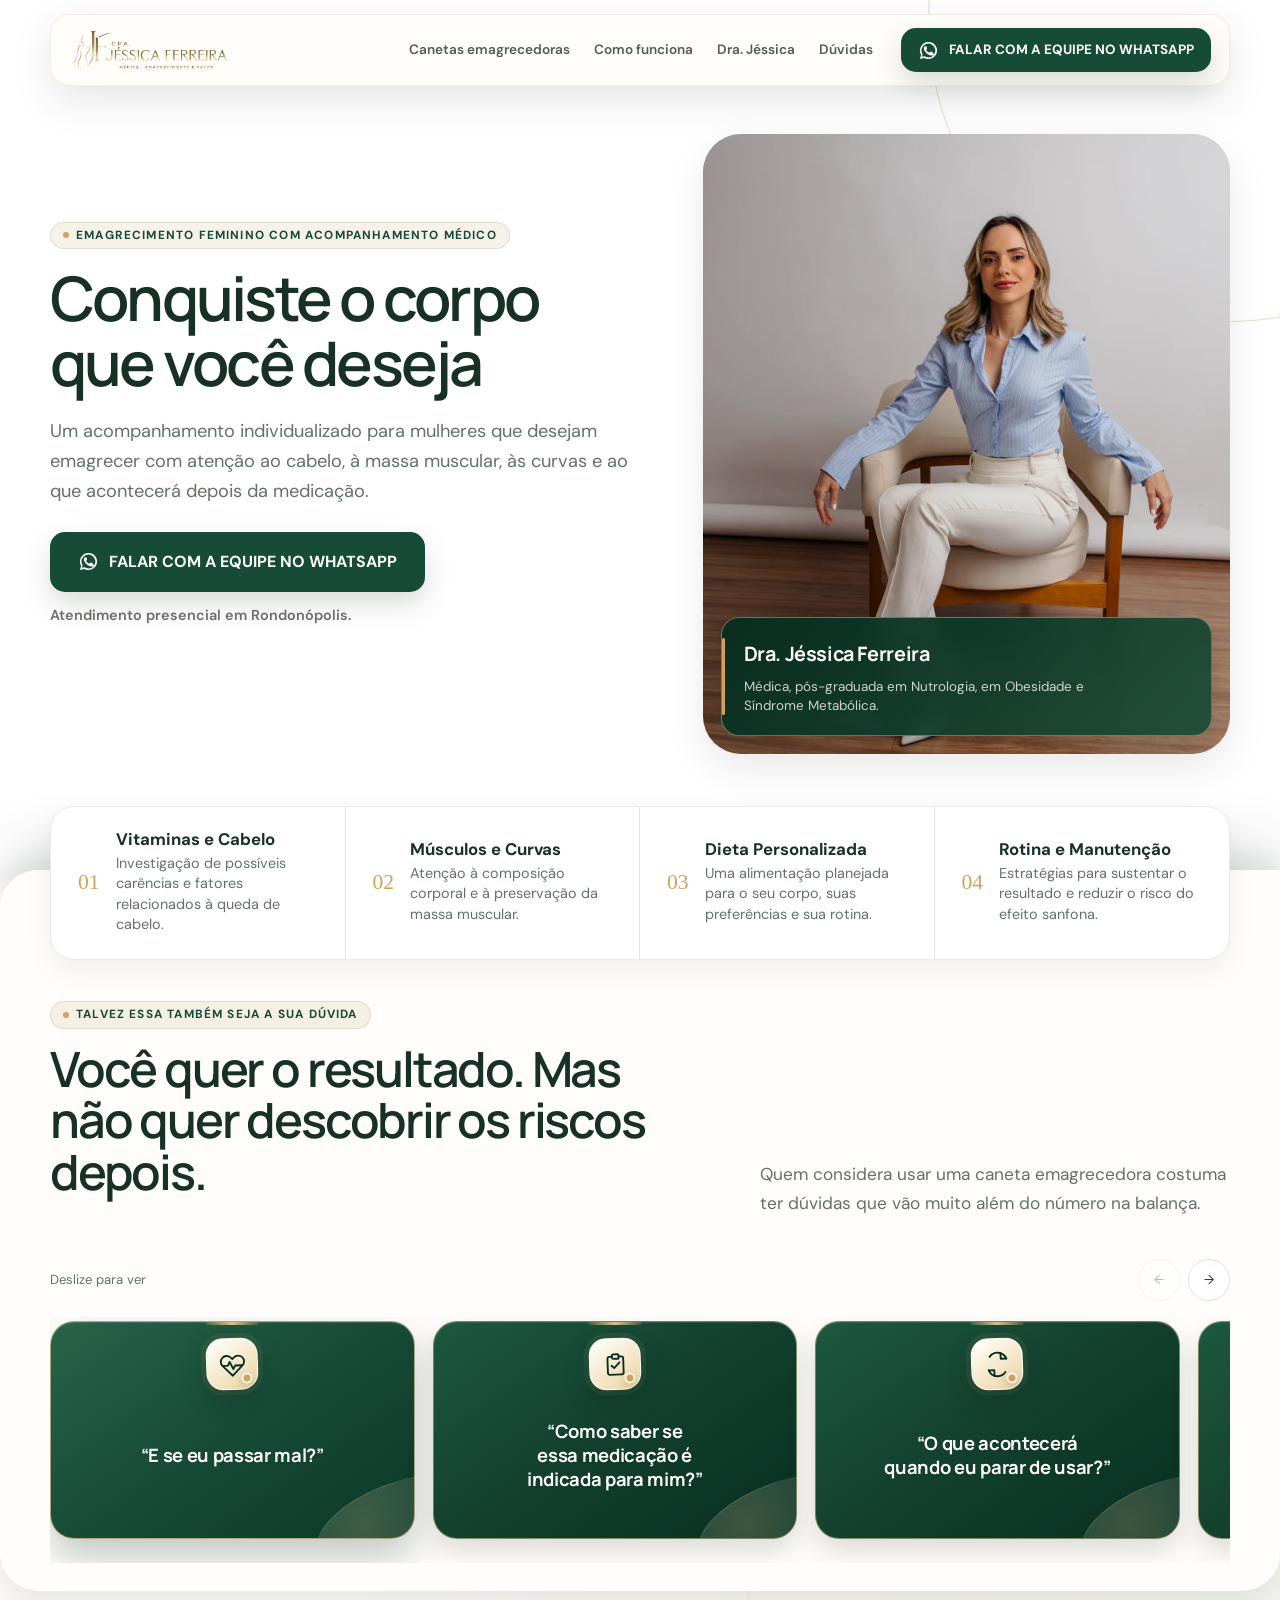
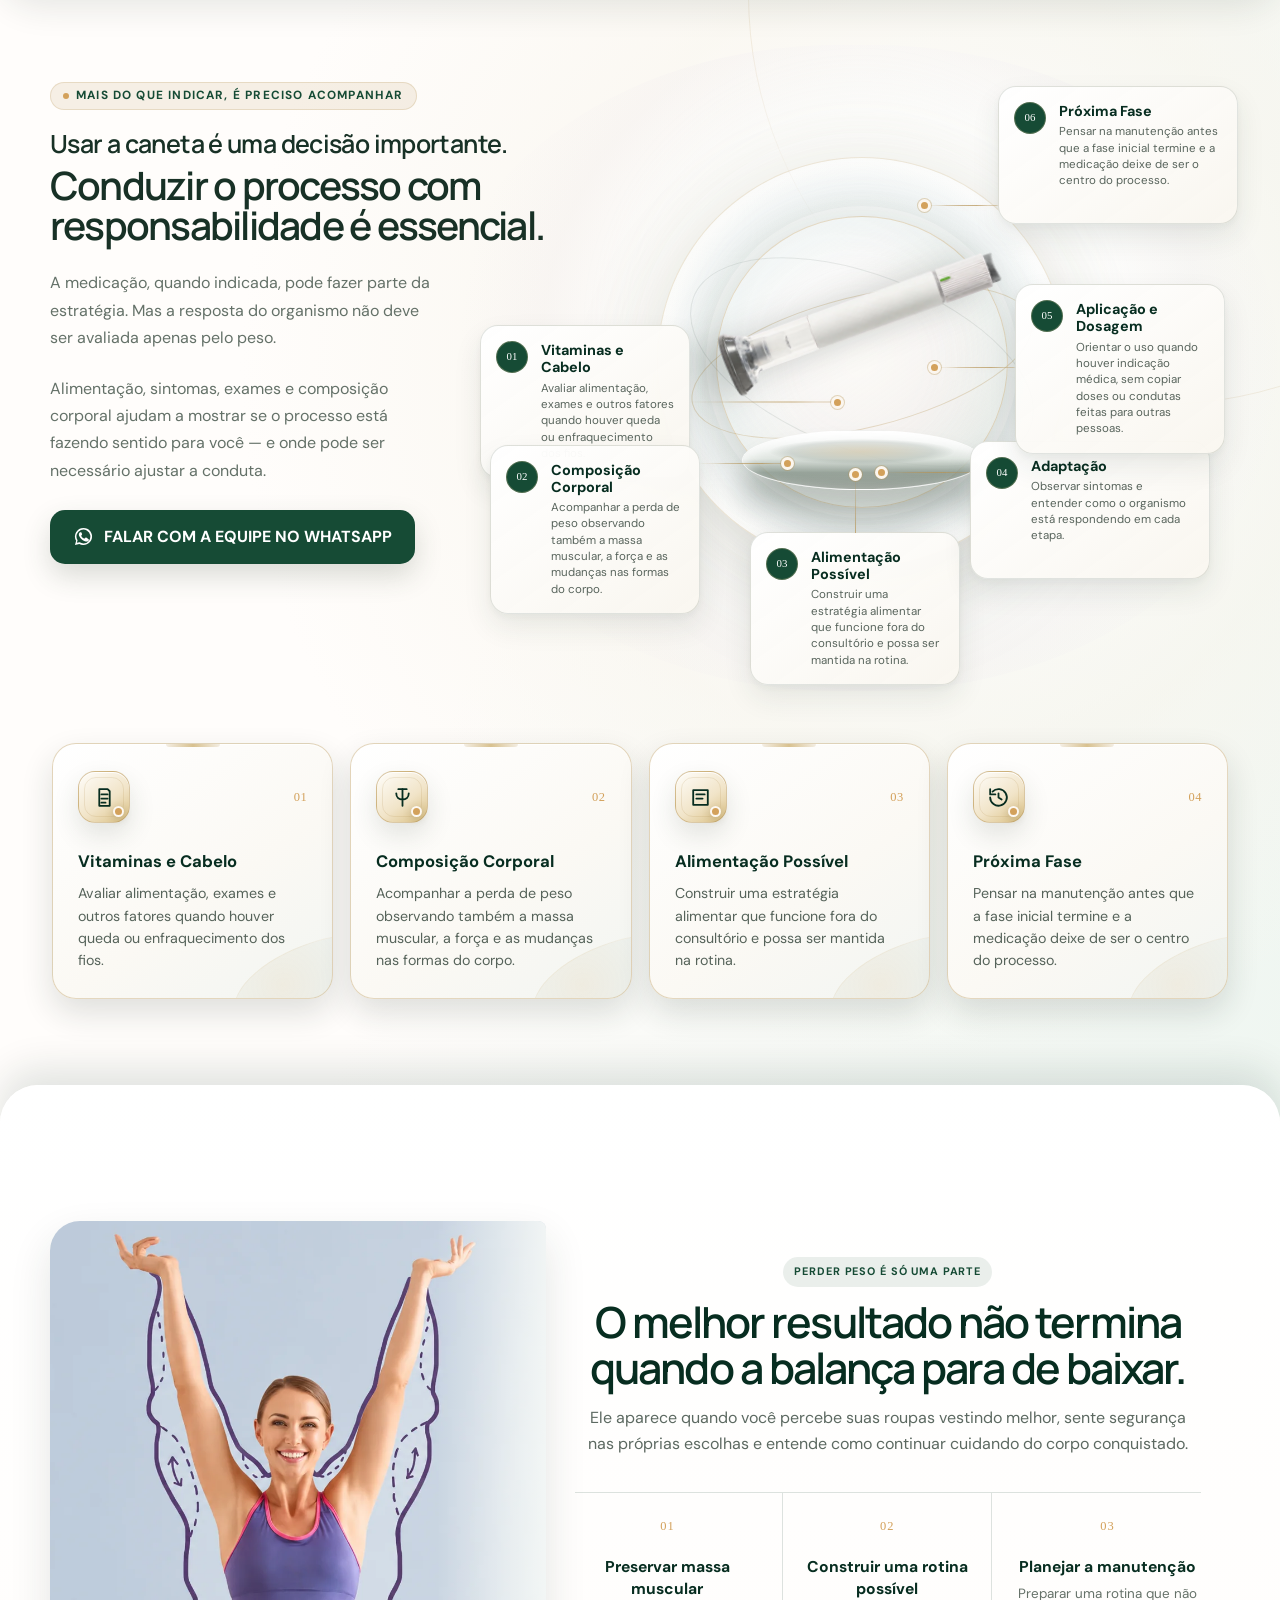
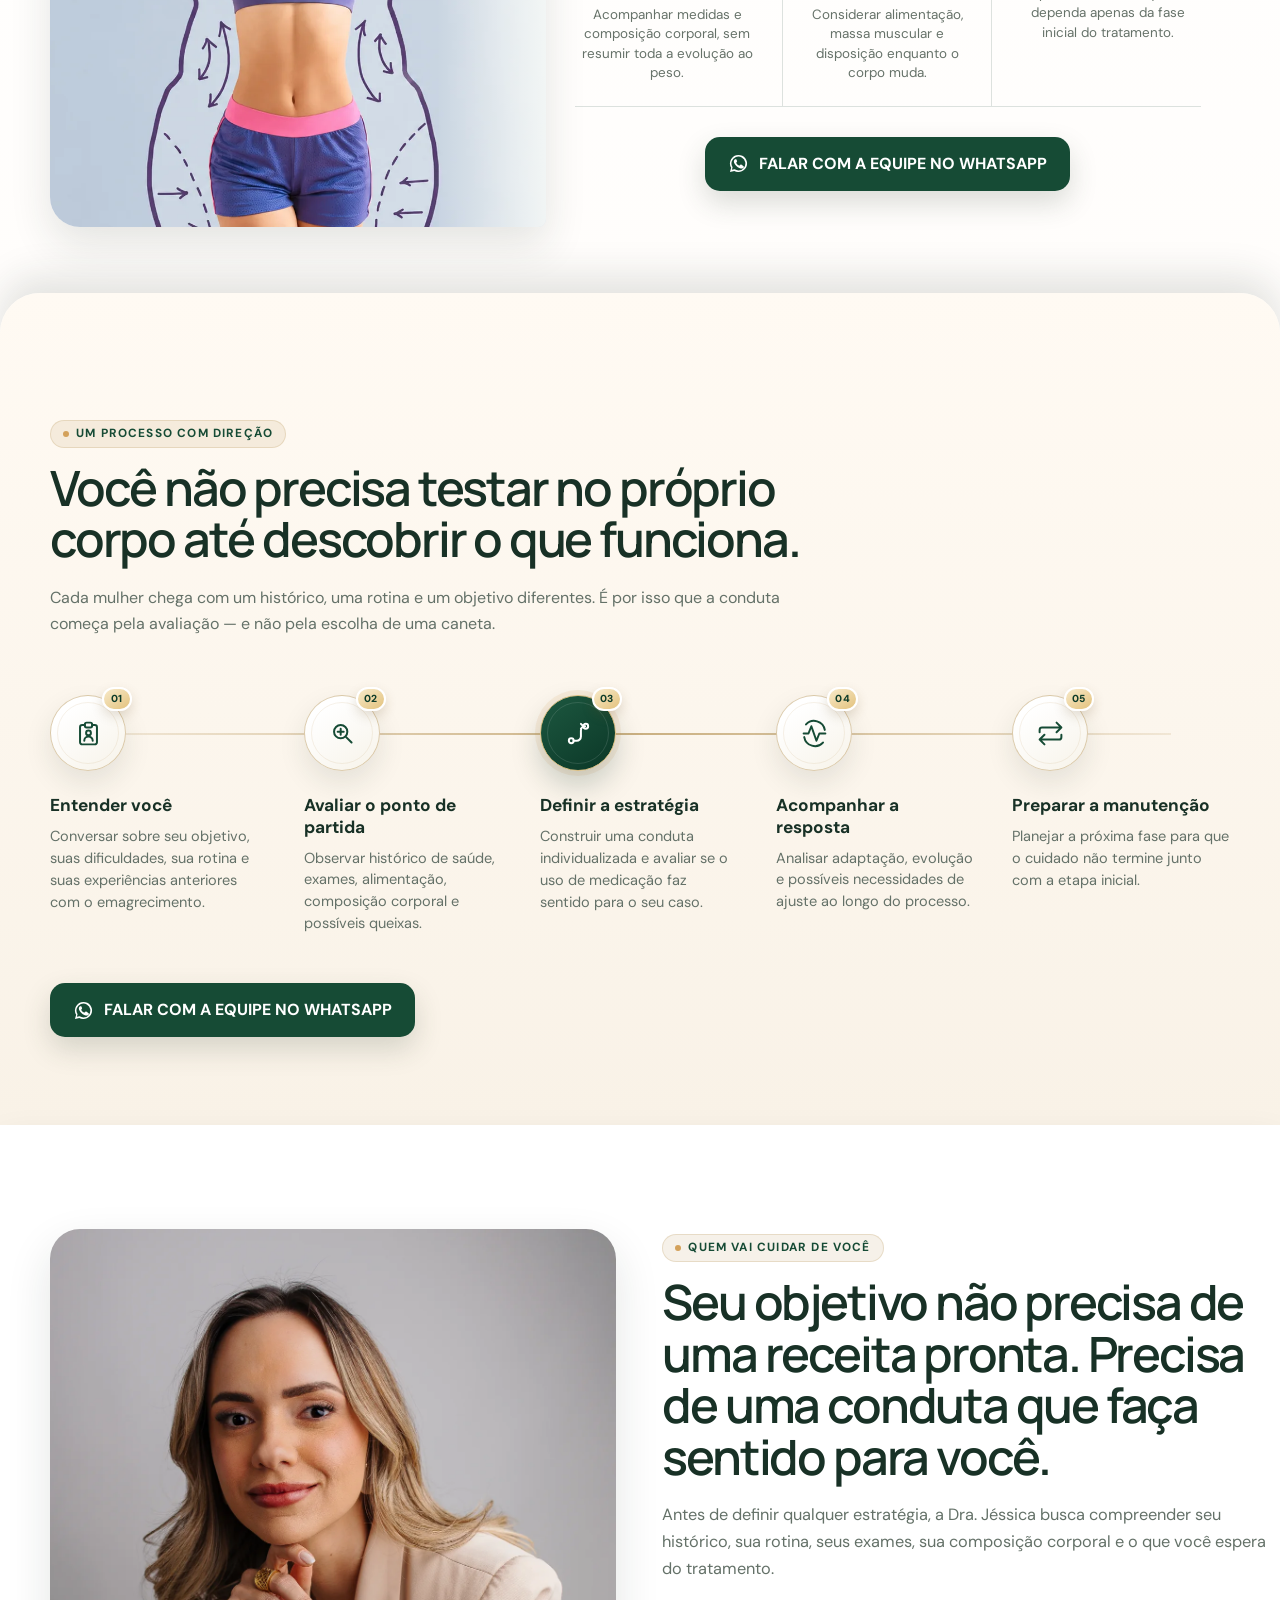
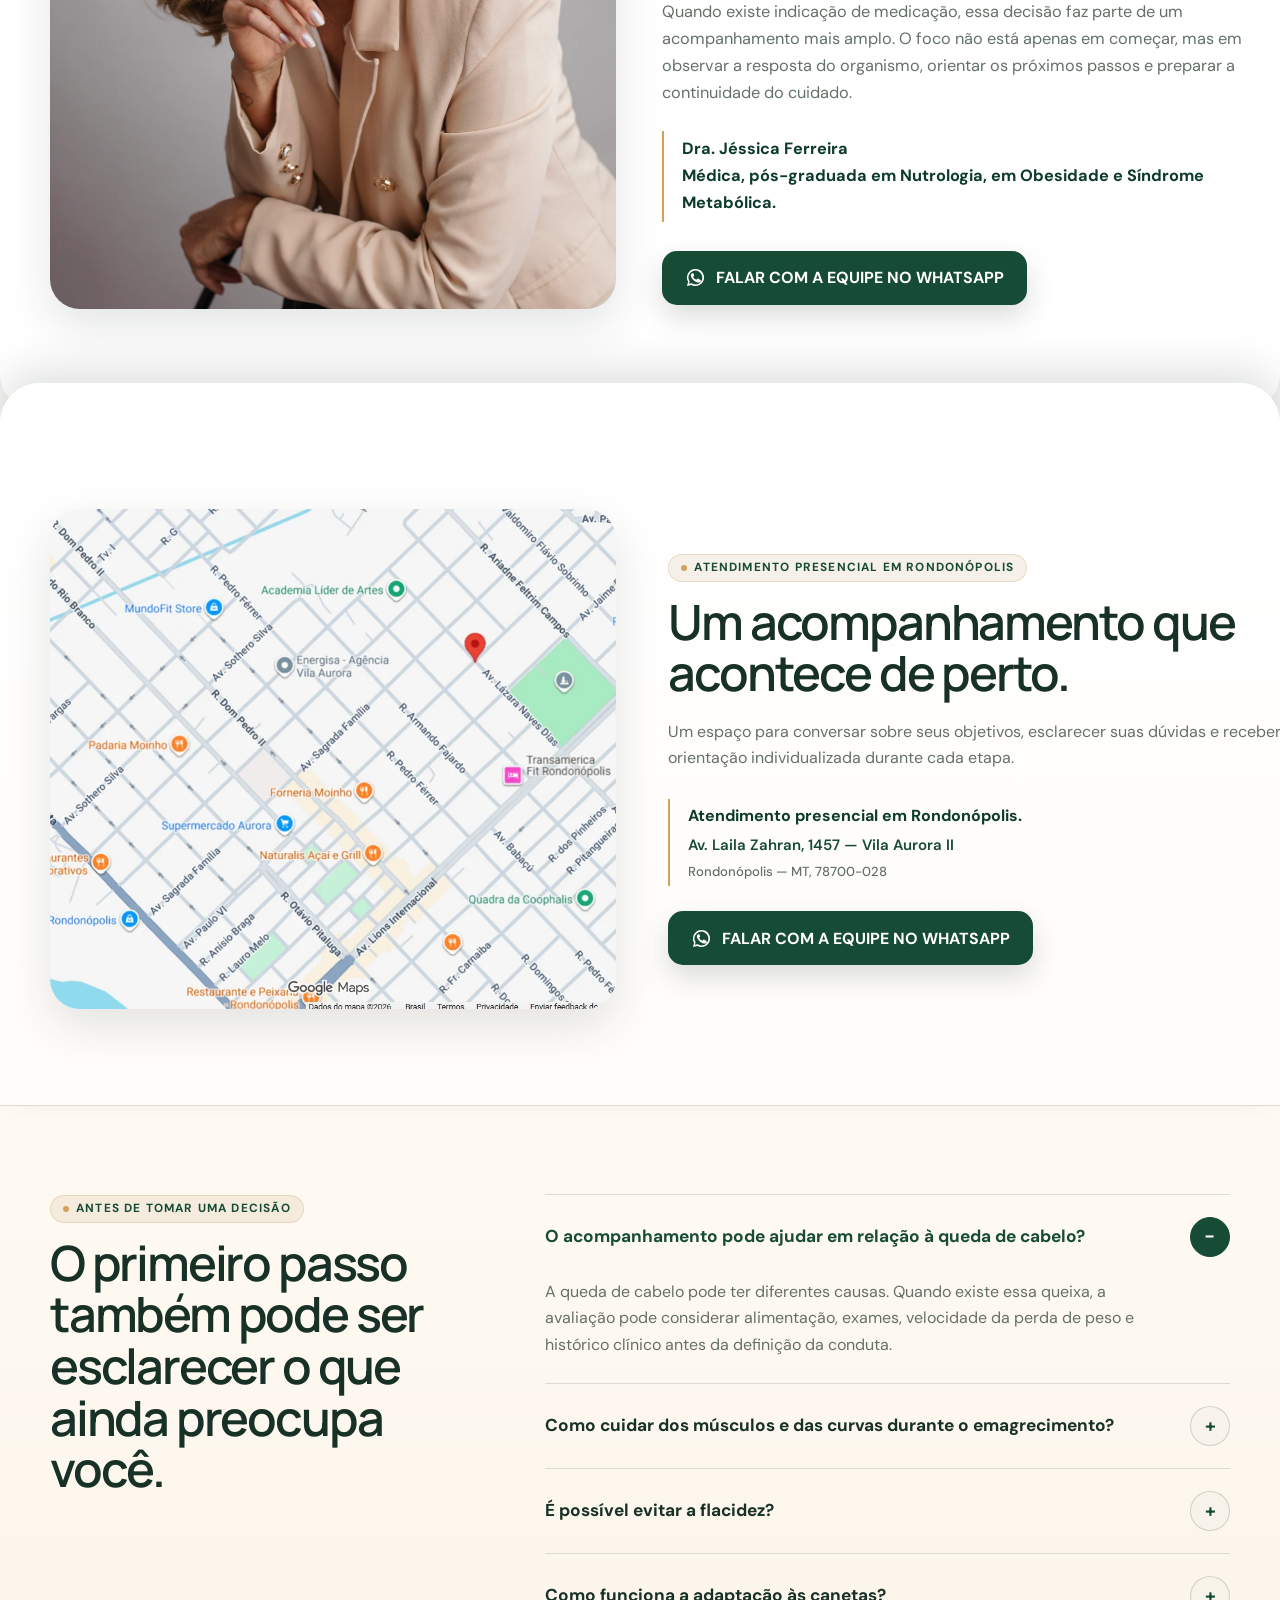
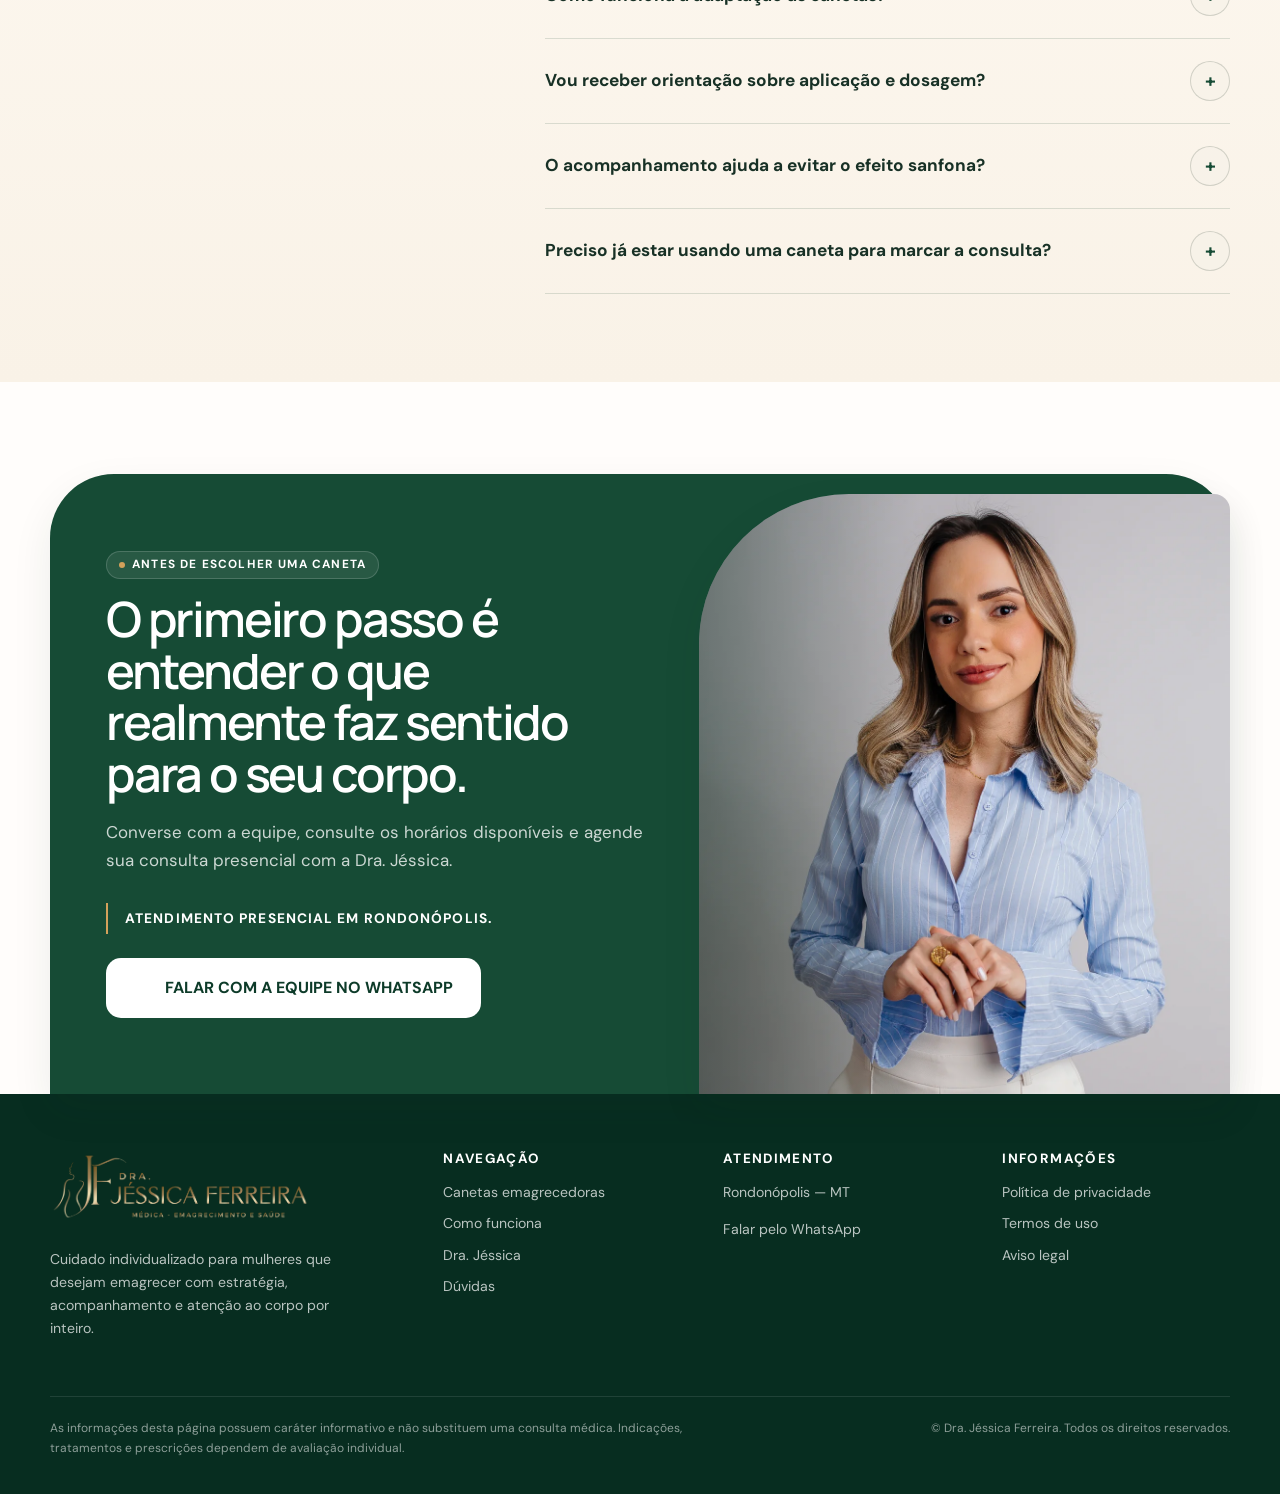
==== commit 9c777b0f: "Atualiza headline da hero" ====
--- a/index.html
+++ b/index.html
@@ -99,7 +99,7 @@
       <div class="container hero-grid">
         <div class="hero-copy reveal">
           <p class="eyebrow">EMAGRECIMENTO FEMININO COM ACOMPANHAMENTO MÉDICO</p>
-          <h1>Quando o peso começa a cair, existem coisas que você não quer perder junto.</h1>
+          <h1>Conquiste o corpo que você deseja</h1>
           <p class="hero-lead">Um acompanhamento individualizado para mulheres que desejam emagrecer com atenção ao cabelo, à massa muscular, às curvas e ao que acontecerá depois da medicação.</p>
           <a class="btn btn-primary btn-large" href="#" data-whatsapp data-location="hero" data-section="hero"><img src="assets/icons/whatsapp.svg" alt="" width="21" height="21">FALAR COM A EQUIPE NO WHATSAPP</a>
           <p class="hero-location">Atendimento presencial em Rondonópolis.</p>
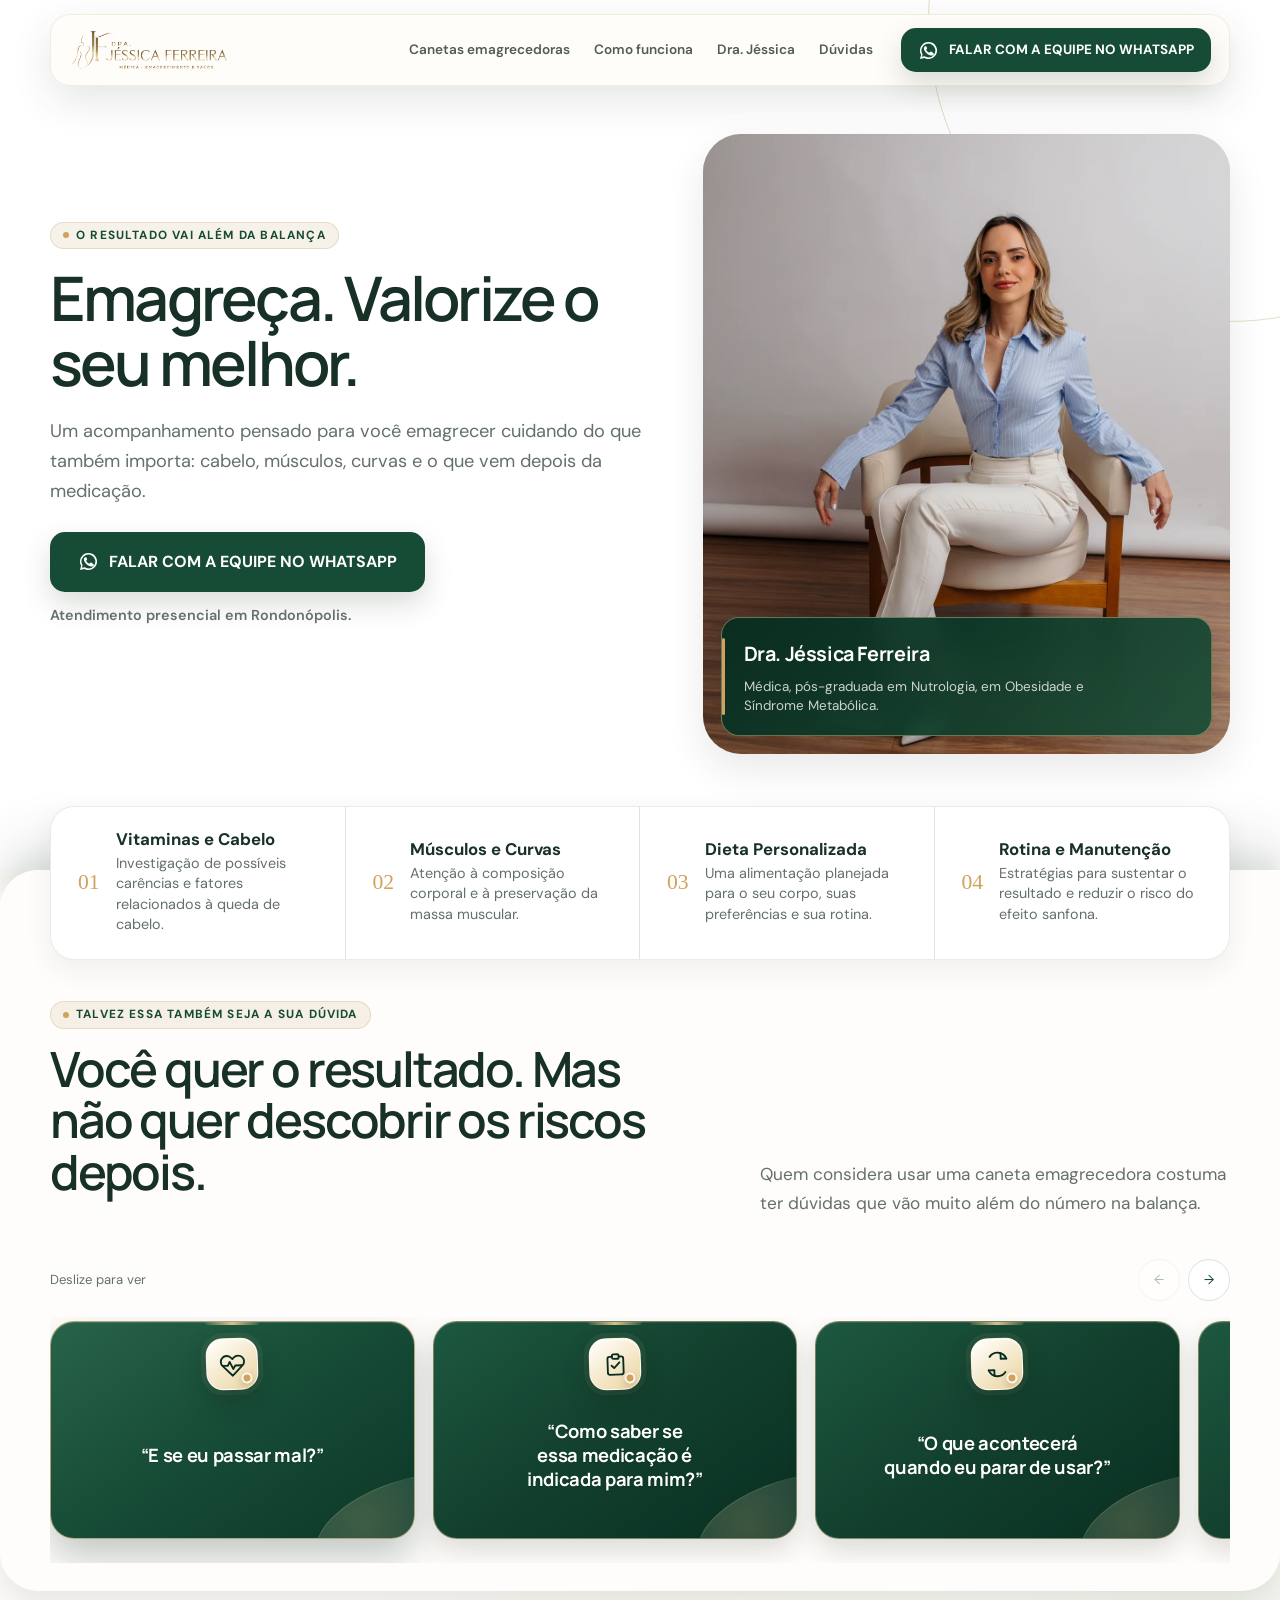
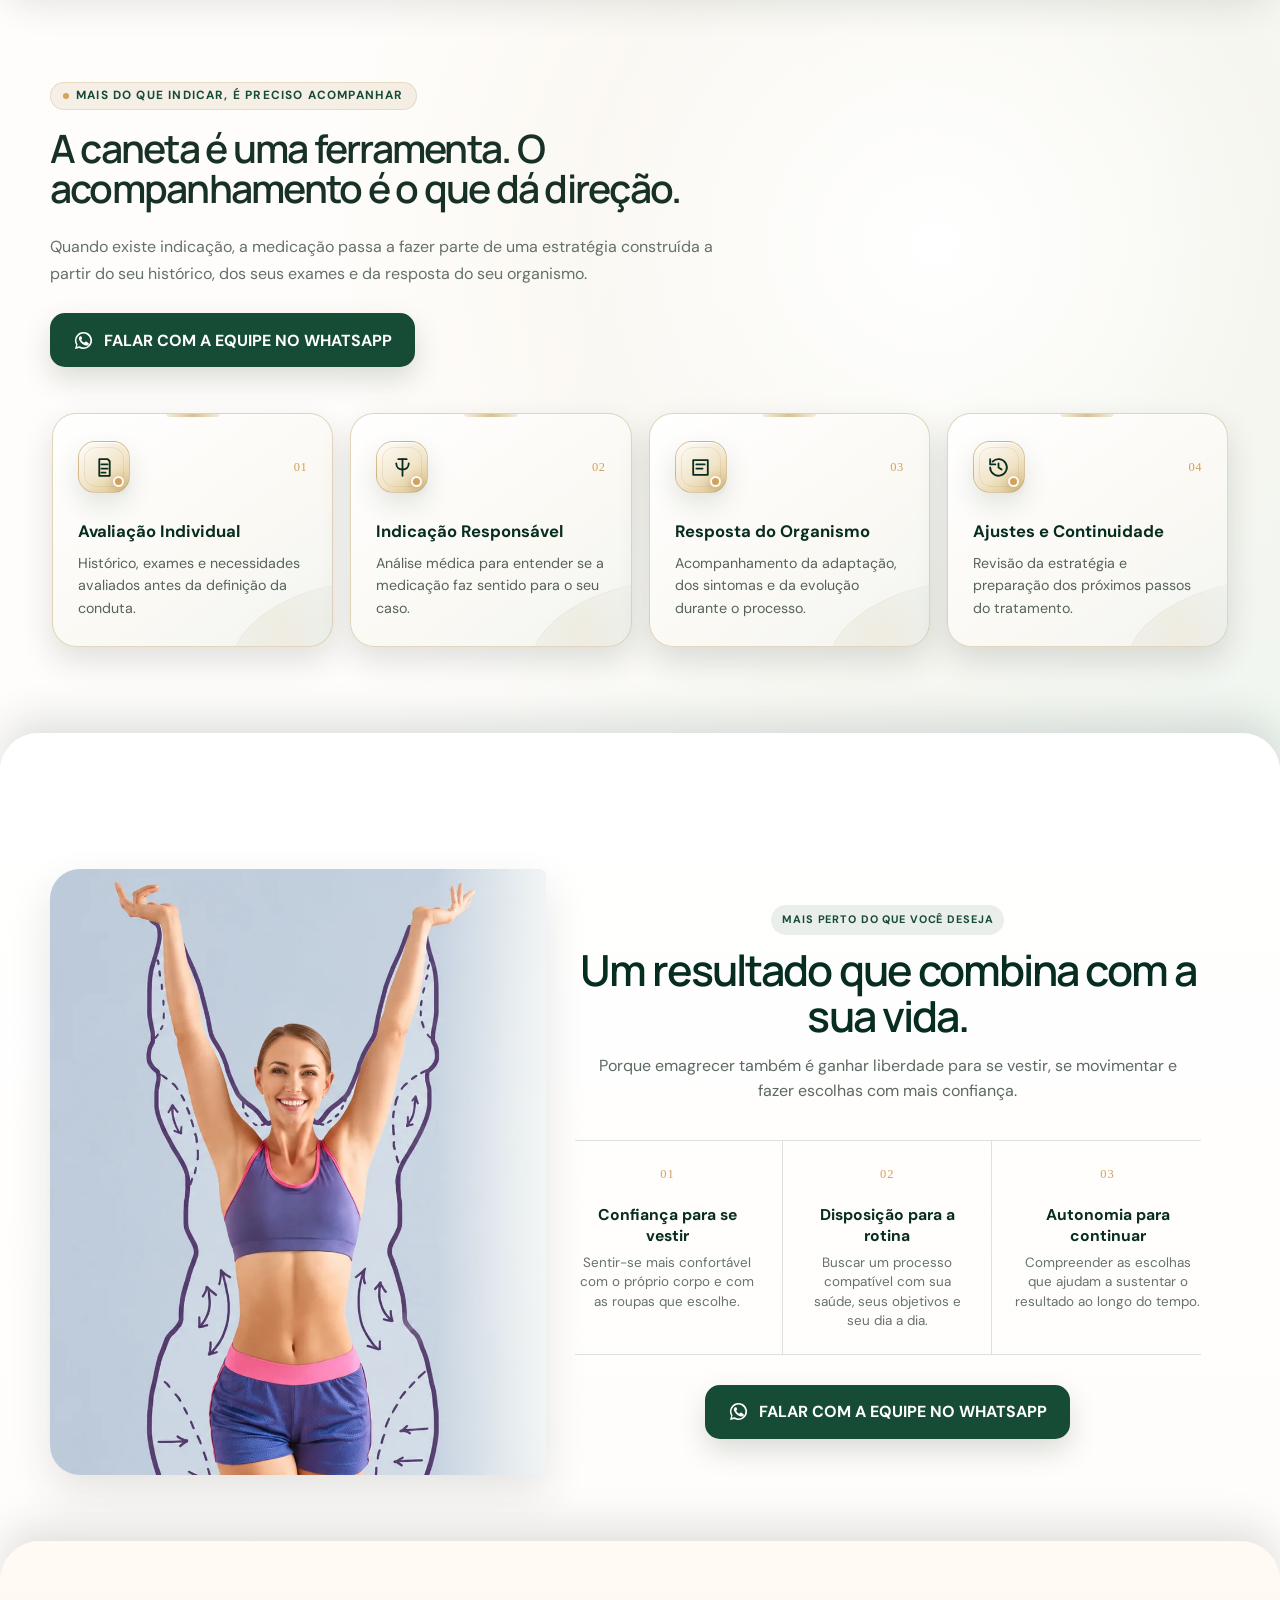
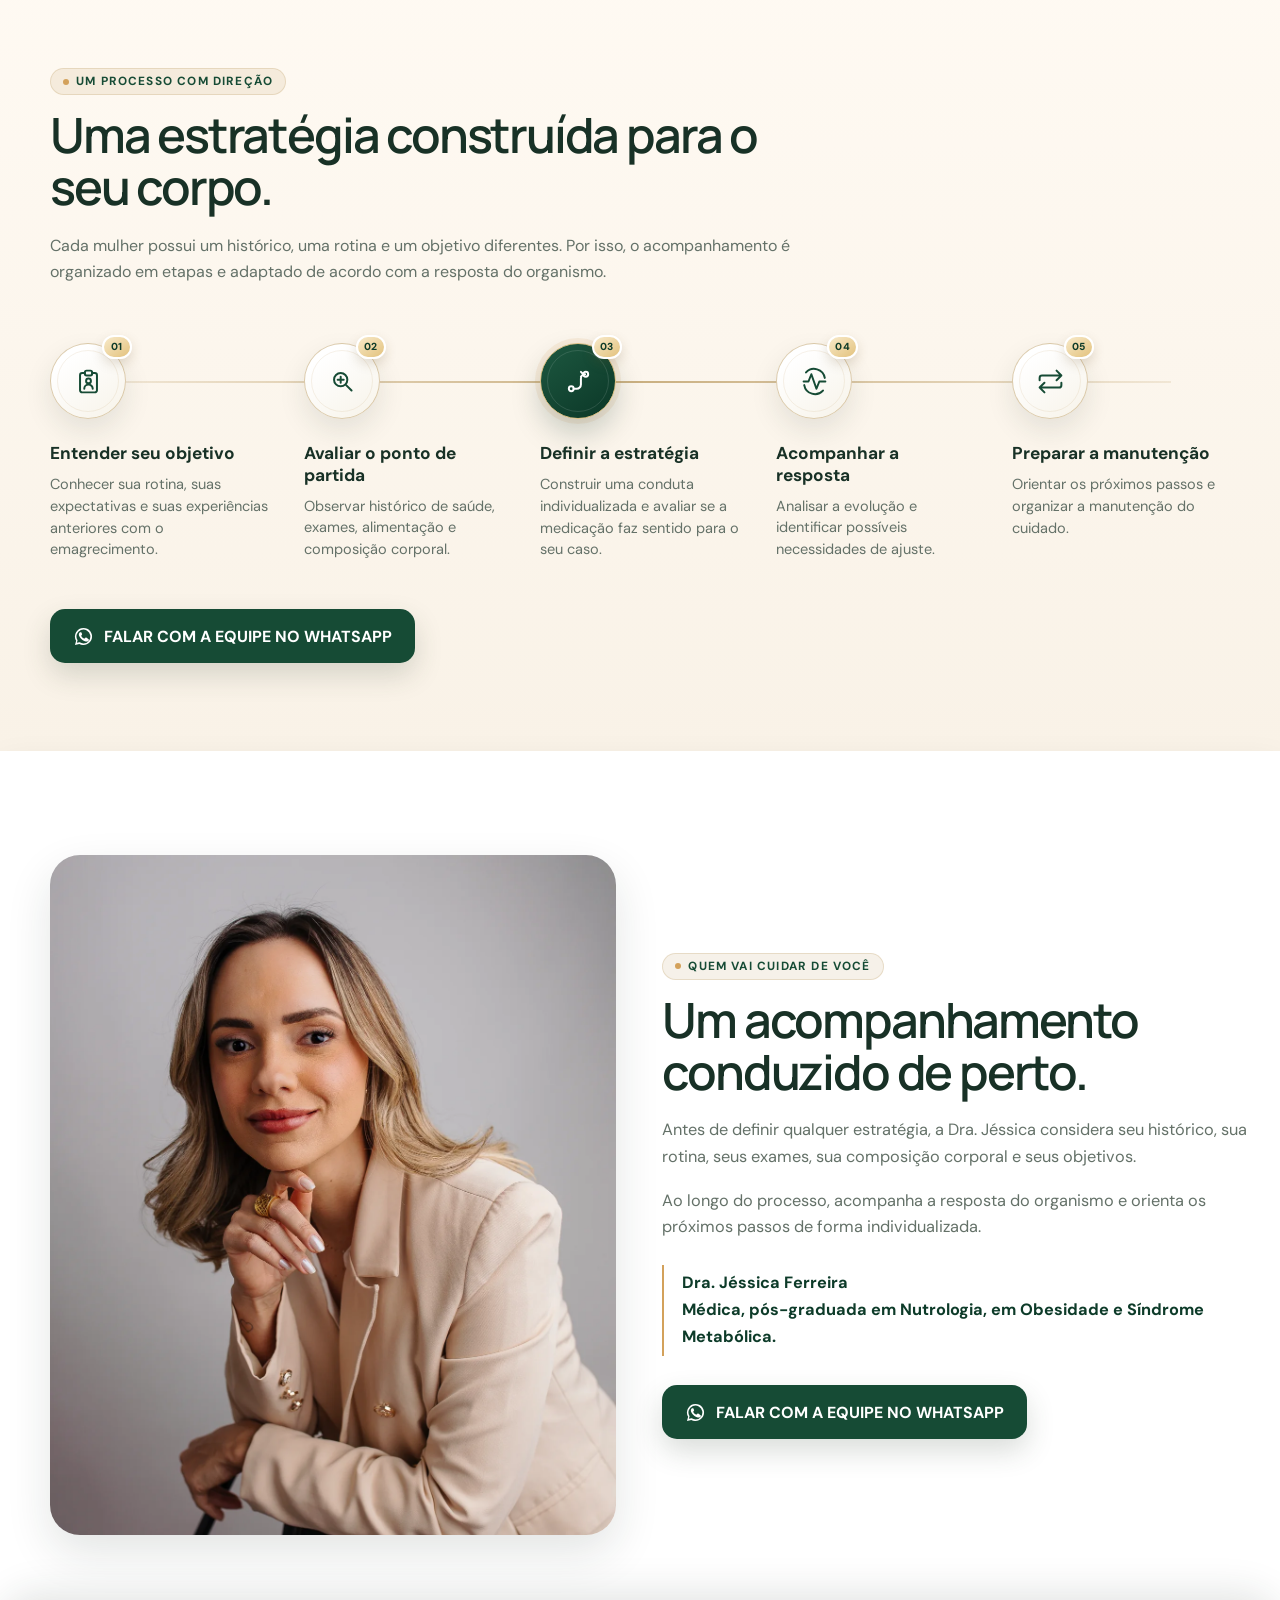
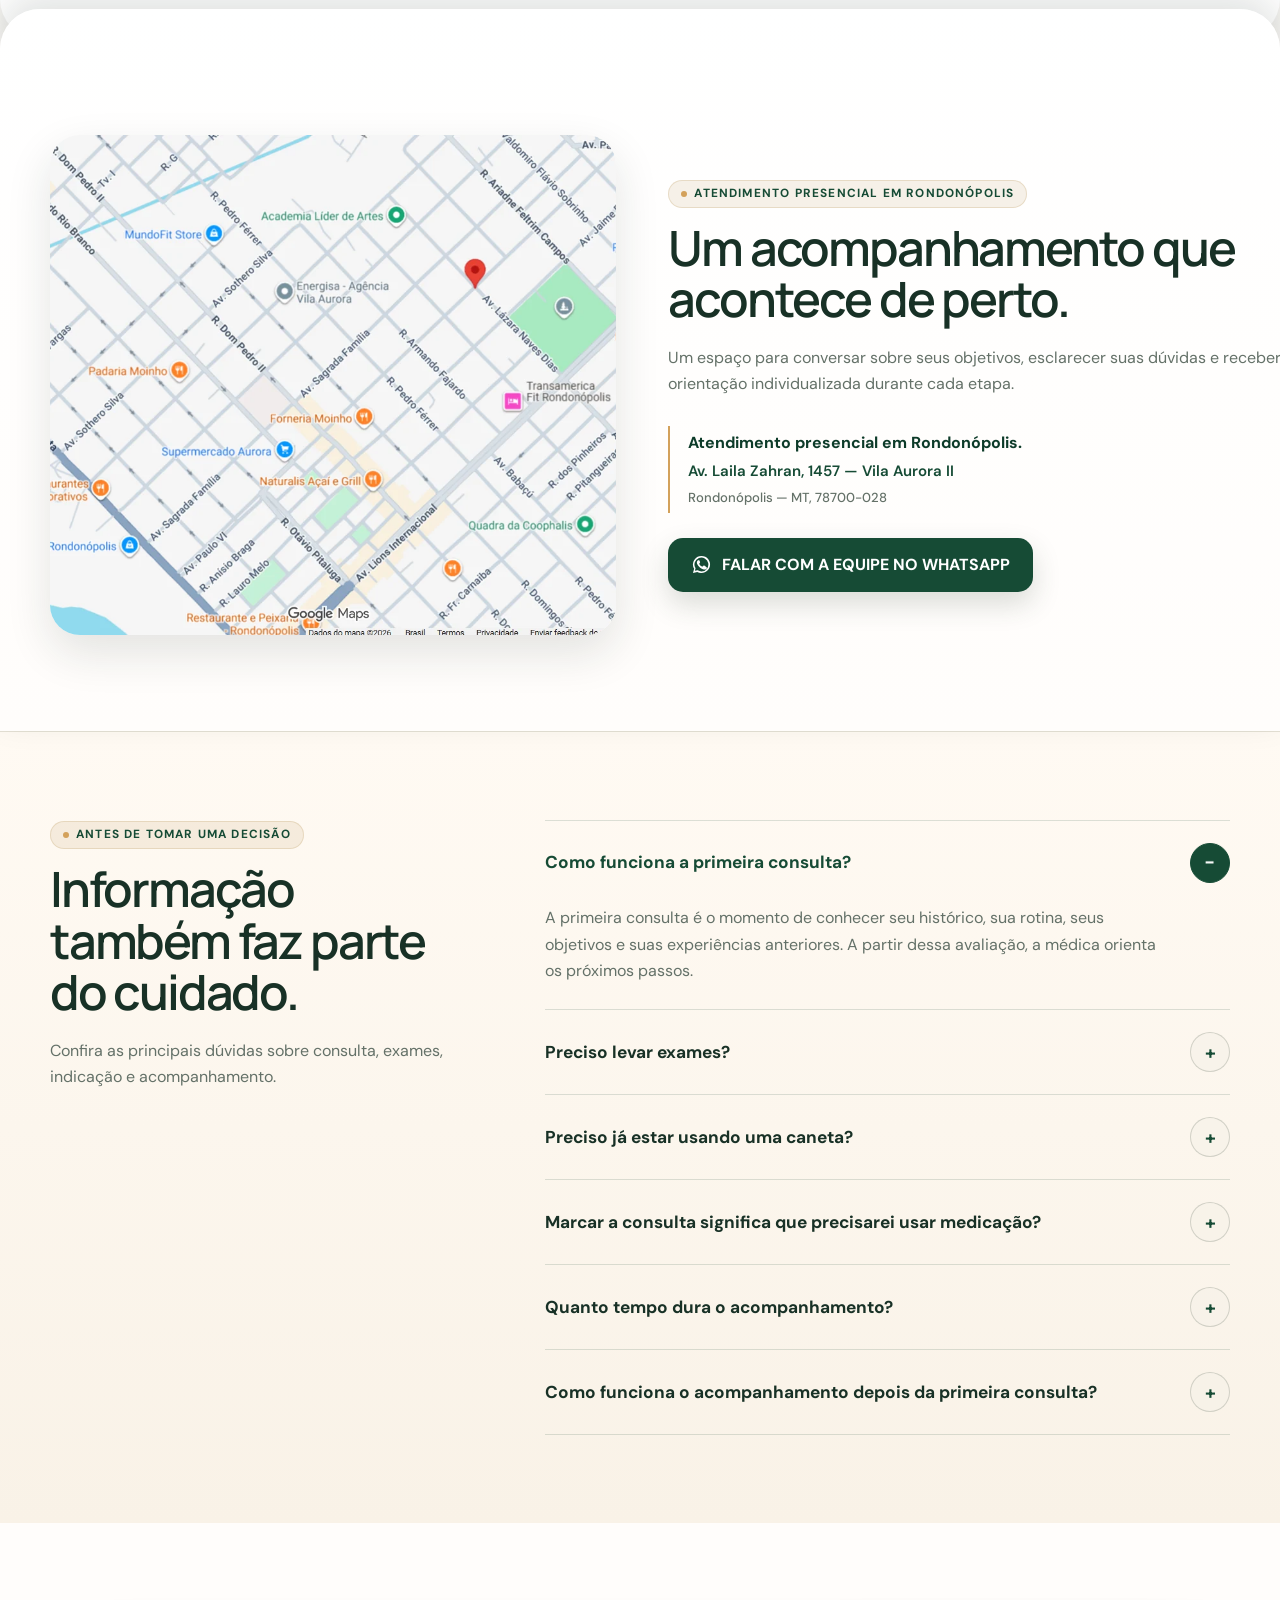
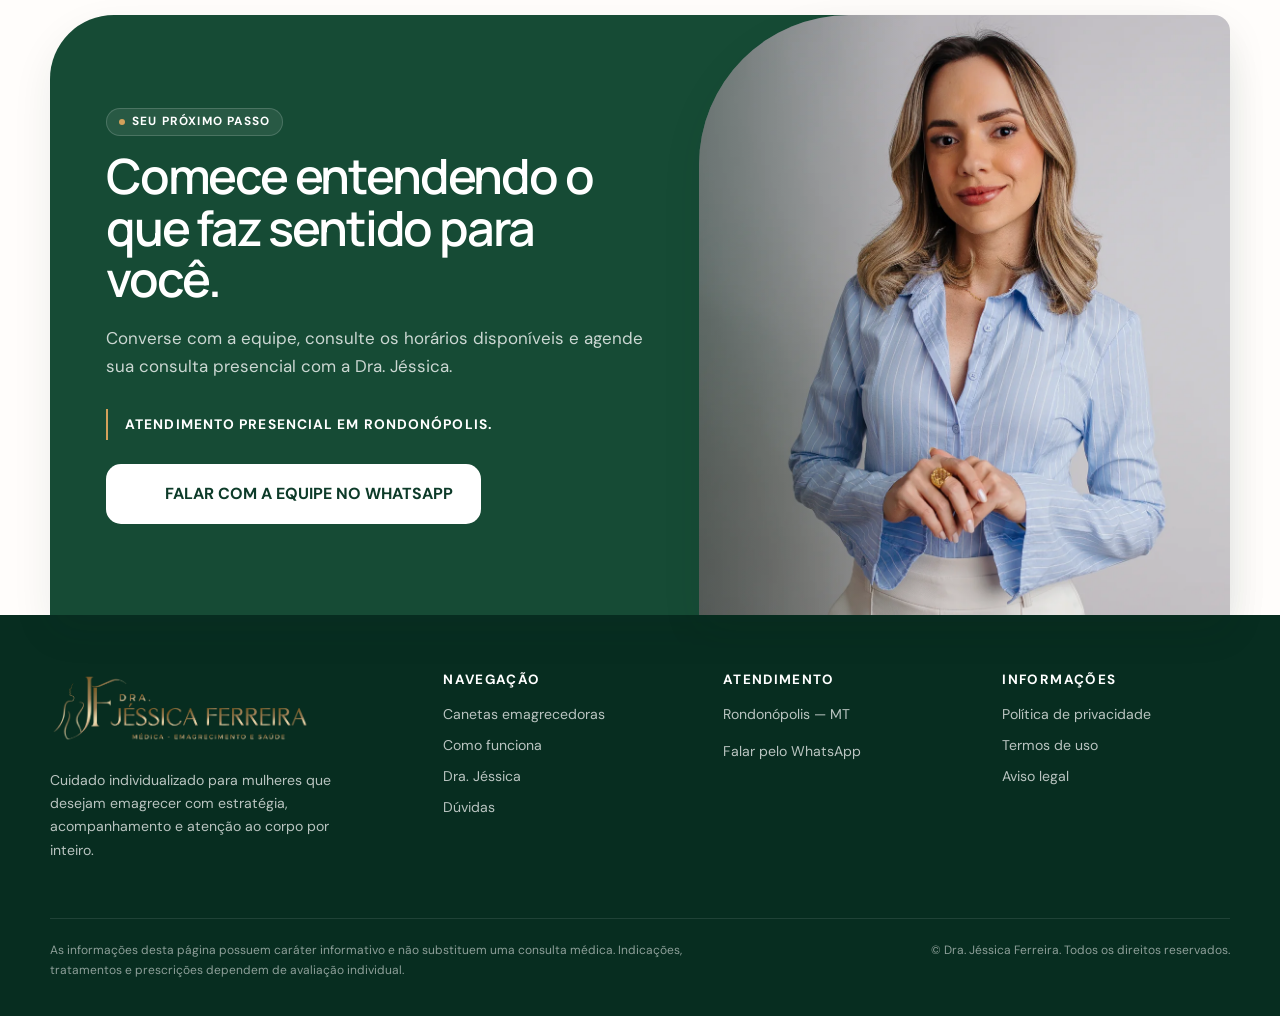
==== commit 81c9c472: "feat: atualiza narrativa e experiência mobile da LP" ====
--- a/index.html
+++ b/index.html
@@ -98,9 +98,9 @@
     <section class="hero section-break--straight depth-none" id="inicio">
       <div class="container hero-grid">
         <div class="hero-copy reveal">
-          <p class="eyebrow">EMAGRECIMENTO FEMININO COM ACOMPANHAMENTO MÉDICO</p>
-          <h1>Conquiste o corpo que você deseja</h1>
-          <p class="hero-lead">Um acompanhamento individualizado para mulheres que desejam emagrecer com atenção ao cabelo, à massa muscular, às curvas e ao que acontecerá depois da medicação.</p>
+          <p class="eyebrow">O RESULTADO VAI ALÉM DA BALANÇA</p>
+          <h1>Emagreça. Valorize o seu melhor.</h1>
+          <p class="hero-lead">Um acompanhamento pensado para você emagrecer cuidando do que também importa: cabelo, músculos, curvas e o que vem depois da medicação.</p>
           <a class="btn btn-primary btn-large" href="#" data-whatsapp data-location="hero" data-section="hero"><img src="assets/icons/whatsapp.svg" alt="" width="21" height="21">FALAR COM A EQUIPE NO WHATSAPP</a>
           <p class="hero-location">Atendimento presencial em Rondonópolis.</p>
         </div>
@@ -140,57 +140,34 @@
     </section>
 
     <section class="section integrated-process section-break--straight depth-none">
-      <div class="container integrated-process-layout">
+      <div class="container integrated-process-layout integrated-process-layout--simplified">
         <div class="integrated-process-copy reveal">
-          <p class="section-label">Mais do que indicar, é preciso acompanhar</p>
-          <h2 class="process-headline">
-            <span class="process-headline-lead">Usar a caneta é uma decisão importante.</span>
-            <span class="process-headline-emphasis">Conduzir o processo com responsabilidade é essencial.</span>
-          </h2>
-          <p>A medicação, quando indicada, pode fazer parte da estratégia. Mas a resposta do organismo não deve ser avaliada apenas pelo peso.</p>
-          <p>Alimentação, sintomas, exames e composição corporal ajudam a mostrar se o processo está fazendo sentido para você — e onde pode ser necessário ajustar a conduta.</p>
+          <p class="section-label">MAIS DO QUE INDICAR, É PRECISO ACOMPANHAR</p>
+          <h2 class="process-headline">A caneta é uma ferramenta. O acompanhamento é o que dá direção.</h2>
+          <p>Quando existe indicação, a medicação passa a fazer parte de uma estratégia construída a partir do seu histórico, dos seus exames e da resposta do seu organismo.</p>
           <a class="btn btn-primary" href="#" data-whatsapp data-location="side_effects" data-section="side_effects"><img src="assets/icons/whatsapp.svg" alt="" width="21" height="21">FALAR COM A EQUIPE NO WHATSAPP</a>
         </div>
-
-        <div class="integrated-process-panel reveal" aria-label="Pontos acompanhados ao longo do processo">
-          <div class="process-visual" aria-hidden="true">
-            <span class="visual-halo visual-halo-outer"></span>
-            <span class="visual-halo visual-halo-inner"></span>
-            <span class="visual-orbit orbit-one"></span>
-            <span class="visual-orbit orbit-two"></span>
-            <span class="visual-platform"></span>
-            <img class="medical-pen" src="assets/images/illustrations/medical-pen-v2-cropped.webp" alt="" width="327" height="1296" loading="lazy" decoding="async">
-          </div>
-
-          <div class="process-callouts">
-            <article class="process-callout callout-one"><span>01</span><div><h3>Vitaminas e Cabelo</h3><p>Avaliar alimentação, exames e outros fatores quando houver queda ou enfraquecimento dos fios.</p></div></article>
-            <article class="process-callout callout-two"><span>02</span><div><h3>Composição Corporal</h3><p>Acompanhar a perda de peso observando também a massa muscular, a força e as mudanças nas formas do corpo.</p></div></article>
-            <article class="process-callout callout-three"><span>03</span><div><h3>Alimentação Possível</h3><p>Construir uma estratégia alimentar que funcione fora do consultório e possa ser mantida na rotina.</p></div></article>
-            <article class="process-callout callout-four"><span>04</span><div><h3>Adaptação</h3><p>Observar sintomas e entender como o organismo está respondendo em cada etapa.</p></div></article>
-            <article class="process-callout callout-five"><span>05</span><div><h3>Aplicação e Dosagem</h3><p>Orientar o uso quando houver indicação médica, sem copiar doses ou condutas feitas para outras pessoas.</p></div></article>
-            <article class="process-callout callout-six"><span>06</span><div><h3>Próxima Fase</h3><p>Pensar na manutenção antes que a fase inicial termine e a medicação deixe de ser o centro do processo.</p></div></article>
-          </div>
-        </div>
       </div>
 
       <div class="container process-support-strip reveal" aria-label="Pontos de apoio do acompanhamento">
         <article class="process-support-card">
           <div class="support-card-top"><span class="support-icon" aria-hidden="true"><svg viewBox="0 0 24 24"><path d="M7 4h8l2 2v14H7z"/><path d="M9 9h6M9 13h6M9 17h4"/></svg></span><span class="support-number">01</span></div>
-          <h3>Vitaminas e Cabelo</h3><p>Avaliar alimentação, exames e outros fatores quando houver queda ou enfraquecimento dos fios.</p>
+          <h3>Avaliação Individual</h3><p>Histórico, exames e necessidades avaliados antes da definição da conduta.</p>
         </article>
         <article class="process-support-card">
           <div class="support-card-top"><span class="support-icon" aria-hidden="true"><svg viewBox="0 0 24 24"><path d="M12 4v16M6 8c0 4 2.7 6 6 6s6-2 6-6"/><path d="M8 4h8"/></svg></span><span class="support-number">02</span></div>
-          <h3>Composição Corporal</h3><p>Acompanhar a perda de peso observando também a massa muscular, a força e as mudanças nas formas do corpo.</p>
+          <h3>Indicação Responsável</h3><p>Análise médica para entender se a medicação faz sentido para o seu caso.</p>
         </article>
         <article class="process-support-card">
           <div class="support-card-top"><span class="support-icon" aria-hidden="true"><svg viewBox="0 0 24 24"><path d="M5 5h14v14H5z"/><path d="M8 9h8M8 13h6"/></svg></span><span class="support-number">03</span></div>
-          <h3>Alimentação Possível</h3><p>Construir uma estratégia alimentar que funcione fora do consultório e possa ser mantida na rotina.</p>
+          <h3>Resposta do Organismo</h3><p>Acompanhamento da adaptação, dos sintomas e da evolução durante o processo.</p>
         </article>
         <article class="process-support-card">
           <div class="support-card-top"><span class="support-icon" aria-hidden="true"><svg viewBox="0 0 24 24"><path d="M4 12a8 8 0 1 0 2.3-5.7"/><path d="M4 4v5h5"/><path d="M12 8v4l3 2"/></svg></span><span class="support-number">04</span></div>
-          <h3>Próxima Fase</h3><p>Pensar na manutenção antes que a fase inicial termine e a medicação deixe de ser o centro do processo.</p>
-        </article>
-      </div>    </section>
+          <h3>Ajustes e Continuidade</h3><p>Revisão da estratégia e preparação dos próximos passos do tratamento.</p>
+        </article>
+      </div>
+    </section>
 
     <section class="reference-replica maintenance-editorial section-break--curve-inverted depth-soft" aria-labelledby="hospital-reference-title">
       <div class="container reference-hospital">
@@ -198,24 +175,24 @@
           <img src="assets/images/reference/weight-loss-panel-v2.webp" alt="Mulher celebrando a evolução do processo de emagrecimento" width="1448" height="1086" loading="lazy" decoding="async">
         </div>
         <div class="reference-hospital-copy">
-            <p class="reference-hospital-label">Perder peso é só uma parte</p>
-            <h2 id="hospital-reference-title">O melhor resultado não termina quando a balança para de baixar.</h2>
-            <p>Ele aparece quando você percebe suas roupas vestindo melhor, sente segurança nas próprias escolhas e entende como continuar cuidando do corpo conquistado.</p>
+            <p class="reference-hospital-label">MAIS PERTO DO QUE VOCÊ DESEJA</p>
+            <h2 id="hospital-reference-title">Um resultado que combina com a sua vida.</h2>
+            <p>Porque emagrecer também é ganhar liberdade para se vestir, se movimentar e fazer escolhas com mais confiança.</p>
           <div class="reference-hospital-services" aria-label="Pilares do tratamento">
             <article data-step="01">
               <span aria-hidden="true">01</span>
-              <strong>Preservar massa muscular</strong>
-              <p>Acompanhar medidas e composição corporal, sem resumir toda a evolução ao peso.</p>
+              <strong>Confiança para se vestir</strong>
+              <p>Sentir-se mais confortável com o próprio corpo e com as roupas que escolhe.</p>
             </article>
             <article data-step="02">
               <span aria-hidden="true">02</span>
-              <strong>Construir uma rotina possível</strong>
-              <p>Considerar alimentação, massa muscular e disposição enquanto o corpo muda.</p>
+              <strong>Disposição para a rotina</strong>
+              <p>Buscar um processo compatível com sua saúde, seus objetivos e seu dia a dia.</p>
             </article>
             <article data-step="03">
               <span aria-hidden="true">03</span>
-              <strong>Planejar a manutenção</strong>
-              <p>Preparar uma rotina que não dependa apenas da fase inicial do tratamento.</p>
+              <strong>Autonomia para continuar</strong>
+              <p>Compreender as escolhas que ajudam a sustentar o resultado ao longo do tempo.</p>
             </article>
           </div>
           <a class="btn btn-primary" href="#" data-whatsapp data-location="maintenance" data-section="maintenance"><img src="assets/icons/whatsapp.svg" alt="" width="21" height="21">FALAR COM A EQUIPE NO WHATSAPP</a>
@@ -225,13 +202,13 @@
 
     <section class="section journey section-break--straight depth-none" id="como-funciona">
       <div class="container">
-        <div class="section-heading reveal"><p class="section-label">Um processo com direção</p><h2>Você não precisa testar no próprio corpo até descobrir o que funciona.</h2><p>Cada mulher chega com um histórico, uma rotina e um objetivo diferentes. É por isso que a conduta começa pela avaliação — e não pela escolha de uma caneta.</p></div>
+        <div class="section-heading reveal"><p class="section-label">Um processo com direção</p><h2>Uma estratégia construída para o seu corpo.</h2><p>Cada mulher possui um histórico, uma rotina e um objetivo diferentes. Por isso, o acompanhamento é organizado em etapas e adaptado de acordo com a resposta do organismo.</p></div>
         <div class="journey-line" aria-label="Etapas do acompanhamento">
-          <article class="reveal"><span class="journey-marker"><b>01</b><svg aria-hidden="true" viewBox="0 0 24 24"><path d="M9 5H6.8A1.8 1.8 0 0 0 5 6.8v12.4A1.8 1.8 0 0 0 6.8 21h10.4a1.8 1.8 0 0 0 1.8-1.8V6.8A1.8 1.8 0 0 0 17.2 5H15"/><rect x="9" y="3" width="6" height="4" rx="1.4"/><circle cx="12" cy="11.5" r="2"/><path d="M8.5 18a3.5 3.5 0 0 1 7 0"/></svg></span><h3>Entender você</h3><p>Conversar sobre seu objetivo, suas dificuldades, sua rotina e suas experiências anteriores com o emagrecimento.</p></article>
-          <article class="reveal"><span class="journey-marker"><b>02</b><svg aria-hidden="true" viewBox="0 0 24 24"><circle cx="10.5" cy="10.5" r="5.5"/><path d="m15 15 4.5 4.5M10.5 8v5M8 10.5h5"/></svg></span><h3>Avaliar o ponto de partida</h3><p>Observar histórico de saúde, exames, alimentação, composição corporal e possíveis queixas.</p></article>
-          <article class="reveal is-highlighted"><span class="journey-marker"><b>03</b><svg aria-hidden="true" viewBox="0 0 24 24"><circle cx="6" cy="18" r="2"/><circle cx="18" cy="6" r="2"/><path d="M8 18h2.5a3.5 3.5 0 0 0 3.5-3.5v-5A3.5 3.5 0 0 1 17.5 6H16M14 4l2 2-2 2"/></svg></span><h3>Definir a estratégia</h3><p>Construir uma conduta individualizada e avaliar se o uso de medicação faz sentido para o seu caso.</p></article>
-          <article class="reveal"><span class="journey-marker"><b>04</b><svg aria-hidden="true" viewBox="0 0 24 24"><path d="M3 12h4l2.4-6 4.2 12 2.4-6h5"/><path d="M5 4.5A9 9 0 0 1 20.5 9M19 19.5A9 9 0 0 1 3.5 15"/></svg></span><h3>Acompanhar a resposta</h3><p>Analisar adaptação, evolução e possíveis necessidades de ajuste ao longo do processo.</p></article>
-          <article class="reveal"><span class="journey-marker"><b>05</b><svg aria-hidden="true" viewBox="0 0 24 24"><path d="M17 3l4 4-4 4M3 11V9a2 2 0 0 1 2-2h16M7 21l-4-4 4-4M21 13v2a2 2 0 0 1-2 2H3"/></svg></span><h3>Preparar a manutenção</h3><p>Planejar a próxima fase para que o cuidado não termine junto com a etapa inicial.</p></article>
+          <article class="reveal"><span class="journey-marker"><b>01</b><svg aria-hidden="true" viewBox="0 0 24 24"><path d="M9 5H6.8A1.8 1.8 0 0 0 5 6.8v12.4A1.8 1.8 0 0 0 6.8 21h10.4a1.8 1.8 0 0 0 1.8-1.8V6.8A1.8 1.8 0 0 0 17.2 5H15"/><rect x="9" y="3" width="6" height="4" rx="1.4"/><circle cx="12" cy="11.5" r="2"/><path d="M8.5 18a3.5 3.5 0 0 1 7 0"/></svg></span><h3>Entender seu objetivo</h3><p>Conhecer sua rotina, suas expectativas e suas experiências anteriores com o emagrecimento.</p></article>
+          <article class="reveal"><span class="journey-marker"><b>02</b><svg aria-hidden="true" viewBox="0 0 24 24"><circle cx="10.5" cy="10.5" r="5.5"/><path d="m15 15 4.5 4.5M10.5 8v5M8 10.5h5"/></svg></span><h3>Avaliar o ponto de partida</h3><p>Observar histórico de saúde, exames, alimentação e composição corporal.</p></article>
+          <article class="reveal is-highlighted"><span class="journey-marker"><b>03</b><svg aria-hidden="true" viewBox="0 0 24 24"><circle cx="6" cy="18" r="2"/><circle cx="18" cy="6" r="2"/><path d="M8 18h2.5a3.5 3.5 0 0 0 3.5-3.5v-5A3.5 3.5 0 0 1 17.5 6H16M14 4l2 2-2 2"/></svg></span><h3>Definir a estratégia</h3><p>Construir uma conduta individualizada e avaliar se a medicação faz sentido para o seu caso.</p></article>
+          <article class="reveal"><span class="journey-marker"><b>04</b><svg aria-hidden="true" viewBox="0 0 24 24"><path d="M3 12h4l2.4-6 4.2 12 2.4-6h5"/><path d="M5 4.5A9 9 0 0 1 20.5 9M19 19.5A9 9 0 0 1 3.5 15"/></svg></span><h3>Acompanhar a resposta</h3><p>Analisar a evolução e identificar possíveis necessidades de ajuste.</p></article>
+          <article class="reveal"><span class="journey-marker"><b>05</b><svg aria-hidden="true" viewBox="0 0 24 24"><path d="M17 3l4 4-4 4M3 11V9a2 2 0 0 1 2-2h16M7 21l-4-4 4-4M21 13v2a2 2 0 0 1-2 2H3"/></svg></span><h3>Preparar a manutenção</h3><p>Orientar os próximos passos e organizar a manutenção do cuidado.</p></article>
         </div>
         <a class="btn btn-primary journey-cta reveal" href="#" data-whatsapp data-location="journey" data-section="journey"><img src="assets/icons/whatsapp.svg" alt="" width="21" height="21">FALAR COM A EQUIPE NO WHATSAPP</a>
       </div>
@@ -240,7 +217,7 @@
     <section class="section doctor section-break--overlap section-break--organic depth-soft" id="dra-jessica">
       <div class="container doctor-grid">
         <div class="doctor-photo reveal"><img src="assets/images/jessica/jessica-about.webp" alt="Dra. Jéssica Ferreira em retrato profissional" width="1200" height="1800" loading="lazy" decoding="async"></div>
-        <div class="section-heading reveal"><p class="section-label">Quem vai cuidar de você</p><h2>Seu objetivo não precisa de uma receita pronta. Precisa de uma conduta que faça sentido para você.</h2><p>Antes de definir qualquer estratégia, a Dra. Jéssica busca compreender seu histórico, sua rotina, seus exames, sua composição corporal e o que você espera do tratamento.</p><p>Quando existe indicação de medicação, essa decisão faz parte de um acompanhamento mais amplo. O foco não está apenas em começar, mas em observar a resposta do organismo, orientar os próximos passos e preparar a continuidade do cuidado.</p><p class="doctor-credential"><strong>Dra. Jéssica Ferreira</strong><br>Médica, pós-graduada em Nutrologia, em Obesidade e Síndrome Metabólica.</p><a class="btn btn-primary" href="#" data-whatsapp data-location="doctor" data-section="doctor"><img src="assets/icons/whatsapp.svg" alt="" width="21" height="21">FALAR COM A EQUIPE NO WHATSAPP</a><!-- INSERIR CRM/RQE SOMENTE APÓS CONFIRMAÇÃO --></div>      </div>
+        <div class="section-heading reveal"><p class="section-label">Quem vai cuidar de você</p><h2>Um acompanhamento conduzido de perto.</h2><p>Antes de definir qualquer estratégia, a Dra. Jéssica considera seu histórico, sua rotina, seus exames, sua composição corporal e seus objetivos.</p><p>Ao longo do processo, acompanha a resposta do organismo e orienta os próximos passos de forma individualizada.</p><p class="doctor-credential"><strong>Dra. Jéssica Ferreira</strong><br>Médica, pós-graduada em Nutrologia, em Obesidade e Síndrome Metabólica.</p><a class="btn btn-primary" href="#" data-whatsapp data-location="doctor" data-section="doctor"><img src="assets/icons/whatsapp.svg" alt="" width="21" height="21">FALAR COM A EQUIPE NO WHATSAPP</a><!-- INSERIR CRM/RQE SOMENTE APÓS CONFIRMAÇÃO --></div>      </div>
     </section>
 
     <section class="section location section-break--floating depth-medium" id="atendimento">
@@ -251,16 +228,15 @@
 
     <section class="section faq section-break--straight depth-none" id="duvidas">
       <div class="container faq-layout">
-        <div class="section-heading reveal"><p class="section-label">ANTES DE TOMAR UMA DECISÃO</p><h2>O primeiro passo também pode ser esclarecer o que ainda preocupa você.</h2></div>
+        <div class="section-heading reveal"><p class="section-label">ANTES DE TOMAR UMA DECISÃO</p><h2>Informação também faz parte do cuidado.</h2><p>Confira as principais dúvidas sobre consulta, exames, indicação e acompanhamento.</p></div>
         <div class="faq-content reveal">
           <div class="faq-list">
-            <article class="faq-item is-open"><h3><button type="button" aria-expanded="true" aria-controls="faq-1"><span>O acompanhamento pode ajudar em relação à queda de cabelo?</span><i aria-hidden="true">−</i></button></h3><div id="faq-1" class="faq-panel"><p>A queda de cabelo pode ter diferentes causas. Quando existe essa queixa, a avaliação pode considerar alimentação, exames, velocidade da perda de peso e histórico clínico antes da definição da conduta.</p></div></article>
-            <article class="faq-item"><h3><button type="button" aria-expanded="false" aria-controls="faq-2"><span>Como cuidar dos músculos e das curvas durante o emagrecimento?</span><i aria-hidden="true">+</i></button></h3><div id="faq-2" class="faq-panel" hidden><p>A perda de peso também pode envolver redução de massa muscular. Por isso, o acompanhamento observa a composição corporal, a alimentação e a rotina durante o processo.</p></div></article>
-            <article class="faq-item"><h3><button type="button" aria-expanded="false" aria-controls="faq-3"><span>É possível evitar a flacidez?</span><i aria-hidden="true">+</i></button></h3><div id="faq-3" class="faq-panel" hidden><p>A firmeza depende de fatores como características da pele, massa muscular, quantidade e velocidade da perda de peso. A avaliação ajuda a identificar os cuidados adequados para cada caso, sem prometer um resultado específico.</p></div></article>
-            <article class="faq-item"><h3><button type="button" aria-expanded="false" aria-controls="faq-4"><span>Como funciona a adaptação às canetas?</span><i aria-hidden="true">+</i></button></h3><div id="faq-4" class="faq-panel" hidden><p>Cada organismo pode responder de uma maneira. Durante o acompanhamento, os sintomas e a evolução são observados para que a médica avalie se alguma orientação ou mudança é necessária.</p></div></article>
-            <article class="faq-item"><h3><button type="button" aria-expanded="false" aria-controls="faq-5"><span>Vou receber orientação sobre aplicação e dosagem?</span><i aria-hidden="true">+</i></button></h3><div id="faq-5" class="faq-panel" hidden><p>Sim, quando houver indicação médica. A dose é definida individualmente e não deve ser copiada de outras pessoas nem alterada sem avaliação.</p></div></article>
-            <article class="faq-item"><h3><button type="button" aria-expanded="false" aria-controls="faq-6"><span>O acompanhamento ajuda a evitar o efeito sanfona?</span><i aria-hidden="true">+</i></button></h3><div id="faq-6" class="faq-panel" hidden><p>A manutenção é considerada desde o início, com a construção de uma rotina mais sustentável. Nenhum tratamento pode garantir que o peso nunca será recuperado, mas o planejamento reduz a dependência exclusiva da medicação.</p></div></article>
-            <article class="faq-item"><h3><button type="button" aria-expanded="false" aria-controls="faq-7"><span>Preciso já estar usando uma caneta para marcar a consulta?</span><i aria-hidden="true">+</i></button></h3><div id="faq-7" class="faq-panel" hidden><p>Não. A consulta pode ser o primeiro passo para entender se essa possibilidade é adequada ao seu caso.</p></div></article>
+            <article class="faq-item is-open"><h3><button type="button" aria-expanded="true" aria-controls="faq-1"><span>Como funciona a primeira consulta?</span><i aria-hidden="true">−</i></button></h3><div id="faq-1" class="faq-panel"><p>A primeira consulta é o momento de conhecer seu histórico, sua rotina, seus objetivos e suas experiências anteriores. A partir dessa avaliação, a médica orienta os próximos passos.</p></div></article>
+            <article class="faq-item"><h3><button type="button" aria-expanded="false" aria-controls="faq-2"><span>Preciso levar exames?</span><i aria-hidden="true">+</i></button></h3><div id="faq-2" class="faq-panel" hidden><p>Se você possui exames recentes, pode levá-los à consulta. A necessidade de novos exames será avaliada individualmente pela médica.</p></div></article>
+            <article class="faq-item"><h3><button type="button" aria-expanded="false" aria-controls="faq-3"><span>Preciso já estar usando uma caneta?</span><i aria-hidden="true">+</i></button></h3><div id="faq-3" class="faq-panel" hidden><p>Não. A consulta pode ser o primeiro passo para entender se o uso de medicação é adequado ao seu caso.</p></div></article>
+            <article class="faq-item"><h3><button type="button" aria-expanded="false" aria-controls="faq-4"><span>Marcar a consulta significa que precisarei usar medicação?</span><i aria-hidden="true">+</i></button></h3><div id="faq-4" class="faq-panel" hidden><p>Não. O uso de medicação depende de avaliação e indicação médica individualizada.</p></div></article>
+            <article class="faq-item"><h3><button type="button" aria-expanded="false" aria-controls="faq-5"><span>Quanto tempo dura o acompanhamento?</span><i aria-hidden="true">+</i></button></h3><div id="faq-5" class="faq-panel" hidden><p>A duração depende dos objetivos, da estratégia definida e da resposta de cada paciente ao longo do processo.</p></div></article>
+            <article class="faq-item"><h3><button type="button" aria-expanded="false" aria-controls="faq-6"><span>Como funciona o acompanhamento depois da primeira consulta?</span><i aria-hidden="true">+</i></button></h3><div id="faq-6" class="faq-panel" hidden><p>A frequência dos retornos e os próximos passos são definidos de acordo com a conduta e com a evolução de cada paciente.</p></div></article>
           </div>
         </div>
       </div>
@@ -268,7 +244,7 @@
 
     <section class="final-cta section-break--floating depth-soft">
       <div class="container final-card">
-        <div class="final-copy reveal"><p class="eyebrow light">ANTES DE ESCOLHER UMA CANETA</p><h2>O primeiro passo é entender o que realmente faz sentido para o seu corpo.</h2><p>Converse com a equipe, consulte os horários disponíveis e agende sua consulta presencial com a Dra. Jéssica.</p><strong class="final-presential">Atendimento presencial em Rondonópolis.</strong><a class="btn btn-light btn-large" href="#" data-whatsapp data-location="final_cta" data-section="final_cta"><img src="assets/icons/whatsapp.svg" alt="" width="21" height="21">FALAR COM A EQUIPE NO WHATSAPP</a></div>        <div class="final-photo reveal"><img src="assets/images/jessica/jessica-final-cta.webp" alt="Dra. Jéssica Ferreira em retrato profissional" width="1100" height="1650" loading="lazy" decoding="async"></div>
+        <div class="final-copy reveal"><p class="eyebrow light">SEU PRÓXIMO PASSO</p><h2>Comece entendendo o que faz sentido para você.</h2><p>Converse com a equipe, consulte os horários disponíveis e agende sua consulta presencial com a Dra. Jéssica.</p><strong class="final-presential">Atendimento presencial em Rondonópolis.</strong><a class="btn btn-light btn-large" href="#" data-whatsapp data-location="final_cta" data-section="final_cta"><img src="assets/icons/whatsapp.svg" alt="" width="21" height="21">FALAR COM A EQUIPE NO WHATSAPP</a></div>        <div class="final-photo reveal"><img src="assets/images/jessica/jessica-final-cta.webp" alt="Dra. Jéssica Ferreira em retrato profissional" width="1100" height="1650" loading="lazy" decoding="async"></div>
       </div>
     </section>
   </main>
--- a/assets/css/main.min.css
+++ b/assets/css/main.min.css
@@ -1 +1 @@
-:root{--green:#164b35;--green-dark:#0d3b29;--green-deep:#072d20;--gold:#d3a15b;--caramel:#74482f;--cream:#faf5ec;--paper:#fffdfb;--blue:#f5f8f5;--text:#183126;--muted:#647168;--line:rgba(13,59,41,.14);--shadow-main:0 18px 45px rgba(28,43,34,.12);--shadow-soft:0 8px 24px rgba(28,43,34,.08);--shadow-float:0 22px 55px rgba(28,43,34,.16);--section-curve-large:96px;--section-curve-mobile:44px;--section-overlap-large:56px;--section-overlap-mobile:28px;--shadow-none:none;--shadow-soft:0 16px 40px rgba(30,52,41,.08);--shadow-medium:0 24px 60px rgba(30,52,41,.14);--radius:22px;--container:1180px}*{box-sizing:border-box}html{scroll-behavior:auto;scroll-padding-top:86px}body{margin:0;min-width:320px;overflow-x:hidden;color:var(--text);background:var(--paper);font-family:"DM Sans",Arial,sans-serif;font-size:16px;line-height:1.65;-webkit-font-smoothing:antialiased}img{display:block;max-width:100%}a{color:inherit;text-decoration:none}button,a{-webkit-tap-highlight-color:transparent}button{font:inherit}.container{width:min(calc(100% - 44px),var(--container));margin-inline:auto}.section{padding:82px 0}.section-break--straight,.section-break--curve,.section-break--curve-inverted,.section-break--overlap,.section-break--floating{position:relative}.depth-none{--section-depth:var(--shadow-none)}.depth-soft{--section-depth:var(--shadow-soft)}.depth-medium{--section-depth:var(--shadow-medium)}.skip-link{position:fixed;z-index:9999;left:16px;top:-80px;padding:12px 18px;color:#fff;background:var(--green-deep);border-radius:10px}.skip-link:focus{top:12px}.scroll-progress{position:fixed;z-index:1001;inset:0 0 auto;height:3px;pointer-events:none}.scroll-progress span{display:block;width:0;height:100%;background:var(--gold)}h1,h2,h3,p{margin-top:0}h1,h2{font-family:"Manrope",Arial,sans-serif;font-weight:600;letter-spacing:-.045em;line-height:1.06}h1{max-width:710px;margin-bottom:22px;font-size:clamp(3.5rem,4.8vw,4.5rem)}h2{margin-bottom:20px;font-size:clamp(2.2rem,3.8vw,3.35rem)}h3{line-height:1.25}p{color:var(--muted)}.section-heading{max-width:650px}.section-heading.wide{max-width:880px}.section-heading.centered{margin-inline:auto;text-align:center}.section-heading.light h2,.section-heading.light p{color:#fff}.section-heading.light p{opacity:.76}.section-label,.eyebrow{display:inline-flex;align-items:center;margin-bottom:14px;padding:7px 12px;color:var(--green);background:rgba(183,149,88,.13);border:1px solid rgba(183,149,88,.24);border-radius:99px;font-size:.74rem;font-weight:700;letter-spacing:.1em;line-height:1;text-transform:uppercase}.section-label::before,.eyebrow::before{width:6px;height:6px;margin-right:7px;content:"";background:var(--gold);border-radius:50%}.section-intro{max-width:500px;margin:0;font-size:1.08rem}.section-row{display:grid;grid-template-columns:1.15fr .85fr;gap:74px;align-items:end}.btn{display:inline-flex;min-height:54px;align-items:center;justify-content:center;gap:10px;padding:13px 22px;border:1px solid transparent;border-radius:15px;font-size:1rem;font-weight:700;line-height:1.2;text-align:center;transition:transform .2s ease,box-shadow .2s ease,background .2s ease}.btn img{flex:0 0 auto}.btn-primary{color:#fff;background:var(--green);box-shadow:0 12px 28px rgba(49,64,51,.18)}.btn-light{color:var(--green-dark);background:#fff}.btn-secondary{color:var(--green);border-color:var(--line);background:transparent}.btn-large{min-height:60px;padding-inline:27px}.btn:active{transform:scale(.98)}.text-link{display:inline-block;color:var(--green);font-weight:700;border-bottom:1px solid var(--gold)}:focus-visible{outline:3px solid rgba(183,149,88,.75);outline-offset:4px}.site-header{position:fixed;z-index:1000;inset:14px 0 auto;pointer-events:none}.site-header.header-scrolled{background:transparent;box-shadow:none}.header-inner{display:flex;height:72px;align-items:center;gap:28px;padding:10px 18px;pointer-events:auto;background:rgba(255,253,249,.94);border:1px solid rgba(183,149,88,.16);border-radius:20px;box-shadow:0 14px 40px rgba(34,46,37,.12);backdrop-filter:blur(16px);transition:background .25s ease,box-shadow .25s ease,transform .25s ease}.site-header.header-scrolled .header-inner{background:rgba(255,253,249,.50);box-shadow:0 16px 44px rgba(34,46,37,.14)}.brand{display:inline-flex;flex:0 0 auto;align-items:center;gap:11px}.brand-logo{display:block;width:160px;height:auto}.brand-monogram{display:grid;width:42px;height:42px;place-items:center;color:#fff;background:var(--green);border:1px solid rgba(183,149,88,.65);border-radius:50%;font-family:Georgia,serif;font-size:.9rem}.brand strong,.brand small{display:block;line-height:1.18}.brand strong{font-family:"Manrope",sans-serif;font-size:.95rem}.brand small{margin-top:3px;color:var(--muted);font-size:.68rem}.desktop-nav{display:flex;align-items:center;gap:24px;margin-left:auto}.desktop-nav a{color:#515d53;font-size:.85rem;font-weight:600}.desktop-nav a.active{color:var(--green-dark)}.header-cta{min-height:44px;padding:10px 16px;font-size:.84rem}.menu-toggle{display:none;width:44px;height:44px;margin-left:auto;padding:11px;border:0;background:transparent}.menu-toggle span{display:block;height:2px;margin:5px 0;background:var(--green)}.mobile-menu,.menu-backdrop{display:none}.mobile-menu{pointer-events:auto}.hero{position:relative;padding:112px 0 104px;overflow:hidden;background:#fff}.hero::before{position:absolute;width:600px;height:600px;content:"";right:-250px;top:-280px;border:1px solid rgba(183,149,88,.32);border-radius:50%}.hero-grid{display:grid;min-height:660px;grid-template-columns:1.1fr .9fr;gap:66px;align-items:center}.hero-copy{position:relative;z-index:1}.hero-lead{max-width:660px;margin-bottom:24px;font-size:1.14rem}.hero .btn{margin-bottom:10px}.hero-location{margin:2px 0 0;color:var(--muted);font-size:.9rem;font-weight:600}.location-detail span{margin-right:7px;color:var(--gold);font-size:.72rem}.hero-visual{position:relative;width:100%;height:640px;min-height:0;align-self:center;overflow:hidden;background:#d2d1d2;border-radius:38px;box-shadow:var(--shadow-main)}.hero-visual>img{width:100%;height:100%;object-fit:cover;object-position:center 40%}.hero-caption{position:absolute;right:18px;bottom:18px;left:18px;padding:20px 22px;color:#fff;background:linear-gradient(135deg,rgba(7,45,32,.96),rgba(22,75,53,.9));border:1px solid rgba(225,203,157,.42);border-radius:18px;box-shadow:0 18px 42px rgba(7,45,32,.25);backdrop-filter:blur(12px)}.hero-caption::before{position:absolute;content:"";width:3px;top:20px;bottom:20px;left:0;background:var(--gold);border-radius:99px}.hero-caption strong,.hero-caption span{display:block}.hero-caption strong{font-family:"Manrope",sans-serif;font-size:1.24rem;letter-spacing:-.02em}.hero-caption-credential{max-width:390px;margin-top:6px;color:rgba(255,255,255,.78);font-size:.84rem;line-height:1.42}.trust-band{position:relative;z-index:3;margin-top:0}.trust-panel{display:grid;grid-template-columns:repeat(4,minmax(0,1fr));background:#fff;border:1px solid rgba(55,73,59,.11);border-radius:20px;box-shadow:var(--shadow-float)}.trust-panel article{display:flex;min-height:128px;align-items:center;gap:16px;padding:24px 27px;border-right:1px solid var(--line)}.trust-panel article:nth-child(4n){border-right:0}.trust-panel article>span{color:var(--gold);font-family:Georgia,serif;font-size:1.35rem}.trust-panel h2{margin:0 0 4px;font-family:"DM Sans",sans-serif;font-size:1.05rem;font-weight:700;letter-spacing:0}.trust-panel p{margin:0;font-size:.9rem;line-height:1.42}.questions{position:relative;z-index:1;padding:40px 0 98px;background:var(--paper)}.carousel-shell{margin-top:42px}.carousel-controls{display:flex;align-items:center;justify-content:space-between;margin-bottom:16px;color:var(--muted);font-size:.82rem}.carousel-controls div{display:flex;gap:8px}.carousel-controls button{display:grid;width:42px;height:42px;place-items:center;color:var(--green);background:#fff;border:1px solid var(--line);border-radius:50%;cursor:pointer}.carousel-controls button:disabled{opacity:.35}.question-track{display:grid;grid-auto-flow:column;grid-auto-columns:minmax(280px,1fr);grid-template-columns:repeat(4,minmax(280px,1fr));gap:17px;width:min(calc(100% - 44px),var(--container));margin-inline:auto;overflow-x:auto;padding:4px 2px 24px;scroll-behavior:smooth;scroll-snap-type:x mandatory;scrollbar-width:none}.question-track::-webkit-scrollbar{display:none}.question-card{position:relative;display:flex;min-height:198px;align-items:center;justify-content:center;padding:76px 24px 26px;overflow:hidden;isolation:isolate;color:#fff;background:linear-gradient(145deg,#1d5840 0%,#123f2d 52%,#082f22 100%);border:1px solid rgba(216,193,143,.52);border-radius:24px;box-shadow:0 14px 32px rgba(7,45,32,.2),inset 0 1px 0 rgba(255,255,255,.09);scroll-snap-align:start}.question-card::before{position:absolute;z-index:0;width:54px;height:3px;content:"";top:0;left:50%;background:linear-gradient(90deg,rgba(183,149,88,.2),#d8c18f,rgba(183,149,88,.2));border-radius:0 0 99px 99px;transform:translateX(-50%)}.question-card::after{position:absolute;z-index:-1;width:168px;height:118px;content:"";right:-72px;bottom:-64px;background:radial-gradient(circle at 32% 28%,rgba(216,193,143,.25),rgba(190,211,216,.13) 52%,transparent 72%);border:1px solid rgba(216,193,143,.18);border-radius:62% 38% 54% 46% / 43% 58% 42% 57%;transform:rotate(-15deg)}.question-card span{position:absolute;z-index:1;display:grid;width:52px;height:52px;top:16px;left:50%;place-items:center;color:var(--green-deep);background:linear-gradient(145deg,#fffdf7 8%,#ead39f 100%);border:1px solid rgba(255,255,255,.72);border-radius:17px;box-shadow:0 11px 25px rgba(18,28,22,.27),inset 0 1px 0 rgba(255,255,255,.9),0 0 0 5px rgba(216,193,143,.08);transform:translateX(-50%) rotate(-2deg)}.question-card span::after{position:absolute;width:7px;height:7px;content:"";right:5px;bottom:5px;background:var(--gold);border:2px solid rgba(255,255,255,.9);border-radius:50%;box-shadow:0 3px 8px rgba(98,74,31,.28)}.question-card span svg{width:27px;height:27px;fill:none;stroke:currentColor;stroke-width:1.65;stroke-linecap:round;stroke-linejoin:round;transition:transform .3s cubic-bezier(.22,.8,.28,1)}.question-card h3{position:relative;z-index:1;max-width:245px;margin:0;color:#fff;font-family:"Manrope",sans-serif;font-size:1.15rem;font-weight:700;letter-spacing:-.018em;line-height:1.32;text-align:center;text-wrap:balance;text-shadow:0 1px 1px rgba(15,24,18,.18)}.integrated-process{position:relative;overflow:hidden;padding:96px 0 90px;background:radial-gradient(circle at 73% 35%,#fff,rgba(248,245,237,.58) 33%,transparent 58%),linear-gradient(108deg,#fffdfb 0 42%,#eff6f1 100%)}.integrated-process::before{position:absolute;width:820px;height:820px;content:"";right:-290px;top:-380px;border:1px solid rgba(183,149,88,.14);border-radius:50%}.integrated-process::after{position:absolute;z-index:0;width:540px;height:540px;content:"";left:46%;top:90px;background:radial-gradient(circle,rgba(226,218,235,.18),rgba(190,211,216,.1) 42%,transparent 72%);border-radius:50%;filter:blur(8px);pointer-events:none}.integrated-process-layout{position:relative;z-index:1;display:grid;min-height:680px;grid-template-columns:minmax(360px,.72fr) minmax(650px,1.28fr);gap:8px;align-items:center}.integrated-process-copy{position:relative;z-index:6;align-self:start;max-width:420px;padding:46px 0 18px}.integrated-process-copy .section-label{margin-bottom:19px}.integrated-process-copy h2{width:740px;max-width:none;margin-bottom:24px;font-size:clamp(2.4rem,3.05vw,3.35rem);line-height:1.02;text-wrap:balance}.process-headline-lead,.process-headline-emphasis{display:block}.process-headline-lead{margin-bottom:8px;font-size:.64em;font-weight:600;letter-spacing:-.025em;line-height:1.15}.process-headline-emphasis{font-size:1em;font-weight:600}.integrated-process-copy>p:not(.section-label){max-width:380px;margin-bottom:24px;font-size:1rem;line-height:1.7}.integrated-process-copy .btn{margin-top:2px}.integrated-process-panel{position:relative;min-height:640px;isolation:isolate}.integrated-process-panel::before{position:absolute;z-index:-2;content:"";inset:-10px -48px 4px;background:radial-gradient(circle at 52% 47%,rgba(255,255,255,.94),rgba(255,255,255,.48) 42%,rgba(226,218,235,.11) 59%,transparent 74%);border-radius:48%}.process-visual{position:absolute;z-index:1;width:390px;height:390px;left:51%;top:48%;transform:translate(-50%,-50%)}.visual-halo,.visual-orbit{position:absolute;left:50%;top:50%;border-radius:50%;transform:translate(-50%,-50%)}.visual-halo-outer{width:410px;height:410px;background:radial-gradient(circle,rgba(255,255,255,.72) 0,rgba(226,218,235,.5) 24%,rgba(190,211,216,.4) 48%,rgba(255,255,255,.09) 69%,transparent 72%);border:1px solid rgba(183,149,88,.22);box-shadow:0 40px 96px rgba(44,58,48,.14),0 0 0 24px rgba(255,255,255,.18),0 0 64px rgba(216,193,143,.14)}.visual-halo-inner{width:292px;height:292px;background:linear-gradient(145deg,rgba(255,255,255,.98),rgba(242,238,228,.64));border:1px solid rgba(183,149,88,.34);box-shadow:inset 0 0 74px rgba(190,211,216,.32),0 28px 60px rgba(47,61,51,.15),0 0 0 10px rgba(255,255,255,.32),0 0 42px rgba(216,193,143,.18)}.visual-orbit{width:350px;height:132px;border:1px solid rgba(183,149,88,.3);transform:translate(-50%,-50%) rotate(-14deg)}.orbit-two{width:362px;height:176px;border-color:rgba(55,73,59,.1);transform:translate(-50%,-50%) rotate(21deg)}.visual-platform{position:absolute;z-index:2;width:240px;height:60px;left:50%;bottom:67px;background:linear-gradient(180deg,rgba(255,255,255,.98),rgba(218,225,219,.9) 48%,rgba(116,132,120,.72) 72%,rgba(69,82,70,.5));border:1px solid rgba(255,255,255,.84);border-radius:50%;box-shadow:0 28px 25px rgba(34,48,38,.16),0 10px 18px rgba(34,48,38,.08),inset 0 7px 14px rgba(255,255,255,.84);transform:translateX(-50%)}.visual-platform::before{position:absolute;width:184px;height:25px;content:"";left:50%;top:8px;background:radial-gradient(ellipse,rgba(183,149,88,.29),rgba(55,73,59,.13) 55%,transparent 72%);border-radius:50%;transform:translateX(-50%)}.medical-pen{position:absolute;z-index:4;display:block;width:auto;height:300px;left:50%;top:38.5%;object-fit:contain;filter:drop-shadow(0 22px 16px rgba(27,40,31,.22));transform:translate(-50%,-50%) rotate(70deg);transform-origin:center;transition:transform .45s cubic-bezier(.22,.8,.28,1),filter .45s ease}.visual-focus{position:absolute;z-index:5;display:grid;width:46px;height:46px;right:54px;top:76px;place-items:center;background:linear-gradient(145deg,#fffdf8,#d8c18f);border:1px solid rgba(255,255,255,.82);border-radius:50%;box-shadow:0 13px 26px rgba(44,58,48,.16),0 0 0 5px rgba(255,255,255,.2)}.visual-focus::before,.visual-focus::after,.visual-focus i::before,.visual-focus i::after{position:absolute;content:"";background:var(--green);border-radius:99px}.visual-focus::before{width:19px;height:2px}.visual-focus::after{width:2px;height:19px}.visual-focus i::before{width:31px;height:1px;left:-15px;top:0;opacity:.35}.visual-focus i::after{width:1px;height:31px;left:0;top:-15px;opacity:.35}.process-callouts{position:absolute;z-index:4;inset:0}.process-callout{position:absolute;display:grid;width:210px;min-height:138px;grid-template-columns:34px 1fr;gap:11px;align-items:start;padding:15px;background:linear-gradient(145deg,rgba(255,255,255,.98),rgba(249,246,239,.95));border:1px solid rgba(55,73,59,.15);border-radius:18px;box-shadow:0 13px 29px rgba(36,51,41,.09),0 3px 7px rgba(36,51,41,.035);transition:transform .28s cubic-bezier(.22,.8,.28,1),border-color .28s ease,box-shadow .28s ease,background .28s ease}.process-callout::before{position:absolute;height:1px;content:"";background:linear-gradient(90deg,rgba(183,149,88,.1),rgba(183,149,88,.65),rgba(183,149,88,.88));filter:drop-shadow(0 1px 2px rgba(183,149,88,.12));transform-origin:right center;transition:background .28s ease,box-shadow .28s ease}.process-callout::after{position:absolute;width:7px;height:7px;content:"";background:var(--gold);border:3px solid rgba(255,255,255,.9);border-radius:50%;box-shadow:0 0 0 1px rgba(183,149,88,.38)}.process-callout>span{display:grid;width:32px;height:32px;place-items:center;color:#fff;background:var(--green);border:1px solid rgba(216,193,143,.3);border-radius:50%;font-family:Georgia,serif;font-size:.68rem;transition:transform .28s ease,background .28s ease}.process-callout h3{margin:1px 0 4px;color:var(--green-deep);font-size:.9rem;line-height:1.2}.process-callout p{margin:0;color:#59655d;font-size:.72rem;line-height:1.42}.callout-one{left:0;top:270px}.callout-two{left:10px;bottom:81px}.callout-three{left:50%;bottom:10px;transform:translateX(-50%)}.callout-four{width:240px;right:20px;top:386px;bottom:auto}.callout-five{right:5px;top:229px}.callout-six{width:240px;right:-8px;top:31px}.callout-one::before{width:148px;left:100%;top:50%;border-radius:50%;transform:translateY(-50%)}.callout-one::after{left:calc(100% + 142px);top:calc(50% - 6px)}.callout-two::before{width:88px;left:100%;top:17px;border-radius:50%;transform:none}.callout-two::after{left:calc(100% + 82px);top:11px}.callout-three::before{width:1px;height:59px;left:50%;top:-59px;background:linear-gradient(180deg,rgba(183,149,88,.08),rgba(183,149,88,.72));transform:none}.callout-three::after{left:calc(50% - 6px);top:-65px}.callout-four::before{width:90px;right:100%;top:22%;border-radius:50%;transform:none}.callout-four::after{left:-96px;top:calc(22% - 6px)}.callout-five::before{width:82px;right:100%;top:49%;border-radius:50%;transform:none}.callout-five::after{left:-88px;top:calc(49% - 6px)}.callout-six::before{width:75px;right:100%;bottom:17px;border-radius:50%;transform:none}.callout-six::after{left:-81px;bottom:11px}.process-support-strip{position:relative;z-index:5;display:grid;grid-template-columns:repeat(4,minmax(0,1fr));gap:17px;margin-top:24px;padding:4px 2px 28px;overflow:visible;background:transparent;border:0}.process-support-card{position:relative;display:flex;min-height:190px;flex-direction:column;padding:27px 25px;overflow:hidden;isolation:isolate;background:linear-gradient(145deg,#fff 0%,#fbf9f4 58%,#f2f5f2 100%);border:1px solid rgba(183,149,88,.38);border-radius:24px;box-shadow:0 14px 32px rgba(28,43,34,.14),inset 0 1px 0 rgba(255,255,255,.9);transition:transform .3s cubic-bezier(.22,.8,.28,1),border-color .3s ease,box-shadow .3s ease,background .3s ease}.process-support-card::before{position:absolute;z-index:0;width:54px;height:3px;content:"";top:0;left:50%;background:linear-gradient(90deg,rgba(183,149,88,.15),#d8c18f,rgba(183,149,88,.15));border-radius:0 0 99px 99px;transform:translateX(-50%);transition:width .3s ease,opacity .3s ease}.process-support-card::after{position:absolute;z-index:-1;display:block;width:168px;height:118px;content:"";right:-72px;bottom:-64px;background:radial-gradient(circle at 32% 28%,rgba(216,193,143,.18),rgba(190,211,216,.12) 52%,transparent 72%);border:1px solid rgba(216,193,143,.14);border-radius:62% 38% 54% 46% / 43% 58% 42% 57%;transform:rotate(-15deg);transition:transform .38s cubic-bezier(.22,.8,.28,1),background .35s ease}.support-card-top{display:flex;align-items:center;justify-content:space-between;margin-bottom:28px}.support-icon{position:relative;display:grid;width:52px;height:52px;place-items:center;isolation:isolate;color:var(--green-deep);background:linear-gradient(145deg,#fffefb 0%,#f1e4c8 58%,#d9bf82 100%);border:1px solid rgba(183,149,88,.48);border-radius:17px;box-shadow:0 12px 26px rgba(43,58,47,.13),inset 0 1px 0 rgba(255,255,255,.96);line-height:1;transition:transform .28s ease,box-shadow .28s ease,background .28s ease}.support-icon::before{position:absolute;z-index:-1;content:"";inset:5px;border:1px solid rgba(183,149,88,.18);border-radius:12px}.support-icon::after{position:absolute;width:7px;height:7px;content:"";right:5px;bottom:5px;background:var(--gold);border:2px solid rgba(255,253,249,.95);border-radius:50%;box-shadow:0 2px 8px rgba(98,74,31,.28);transition:transform .28s ease,box-shadow .28s ease}.support-icon svg{width:25px;height:25px;fill:none;stroke:currentColor;stroke-width:1.75;stroke-linecap:round;stroke-linejoin:round;transition:transform .28s ease}.support-number{color:var(--gold);font-family:Georgia,serif;font-size:.78rem;letter-spacing:.04em}.process-support-card h3{position:relative;z-index:1;margin:0 0 10px;color:var(--green-deep);font-size:1.04rem;line-height:1.28}.process-support-card p{position:relative;z-index:1;margin:0;color:#56635a;font-size:.89rem;line-height:1.55}.reference-replica{padding:0;overflow:hidden;background:linear-gradient(135deg,#fff,#fffdfb)}.reference-hospital{display:grid;width:100%;max-width:none;min-height:400px;margin:0;grid-template-columns:1.06fr .94fr;overflow:hidden;background:#fffdfb;border-block:1px solid rgba(13,59,41,.1);box-shadow:0 24px 58px rgba(7,45,32,.11)}.reference-hospital-photo{position:relative;min-width:0;overflow:hidden}.reference-hospital-photo::after{position:absolute;content:"";inset:0;background:linear-gradient(90deg,transparent 72%,rgba(247,251,251,.88));pointer-events:none}.reference-hospital-photo img{display:block;width:100%;height:100%;object-fit:cover;object-position:center}.reference-hospital-copy{display:flex;min-width:0;flex-direction:column;justify-content:center;padding:57px 60px 42px}.reference-hospital-label{align-self:flex-start;margin:0 0 12px;padding:6px 11px;color:var(--green);background:rgba(22,75,53,.09);border-radius:999px;font-size:.68rem;font-weight:700;letter-spacing:.08em;text-transform:uppercase}.reference-hospital-copy h2{max-width:470px;margin:0 0 14px;color:var(--green-deep);font-size:clamp(2rem,2.8vw,3rem);line-height:1.08}.reference-hospital-copy>p:not(.reference-hospital-label){max-width:500px;margin:0;color:#5c6961;font-size:.94rem;line-height:1.58}.reference-hospital-services{display:grid;grid-template-columns:repeat(3,1fr);gap:20px;margin-top:30px}.reference-hospital-services article{min-width:0}.reference-hospital-services span{display:grid;width:38px;height:38px;margin-bottom:10px;place-items:center;color:var(--green);background:#fff;border:1px solid rgba(55,73,59,.13);border-radius:50%;font-family:Georgia,serif;font-size:.9rem;box-shadow:0 8px 18px rgba(45,64,52,.08)}.reference-hospital-services strong{display:block;color:var(--green-deep);font-size:calc(.76rem + 4px);line-height:1.35}.reference-hospital-services p{margin:6px 0 0;color:#667269;font-size:calc(.68rem + 4px);line-height:1.45}.section-dark{color:#fff;background:var(--green-dark)}.maintenance{position:relative;overflow:hidden;color:#fff;background:var(--green-deep)}.maintenance::before{position:absolute;width:720px;height:720px;content:"";right:-300px;top:-390px;border:1px solid rgba(216,193,143,.17);border-radius:50%}.maintenance::after{position:absolute;content:"";inset:0;background:linear-gradient(180deg,rgba(7,45,32,.84),rgba(7,45,32,.08) 38%,rgba(7,45,32,.36) 70%,rgba(7,45,32,.92));pointer-events:none}.maintenance-layout{position:relative;z-index:1;display:grid;min-height:760px;grid-template-columns:.86fr 1.14fr;grid-template-rows:560px auto;gap:0 34px;align-items:start;overflow:hidden}.maintenance-copy{position:relative;z-index:4;max-width:490px;grid-column:1;grid-row:1;padding:52px 0 34px 18px}.maintenance-copy .section-label{color:#fff;background:rgba(216,193,143,.08);border-color:rgba(216,193,143,.34)}.maintenance-copy h2{margin-bottom:20px;color:#fff;font-size:clamp(2.45rem,3.25vw,3.55rem);line-height:1.03}.maintenance-copy>p:not(.section-label){max-width:445px;color:rgba(255,255,255,.72);font-size:.98rem;line-height:1.67}.maintenance-copy .btn{margin-top:9px;color:var(--green-dark);background:#fff}.maintenance-visual{position:absolute;z-index:0;margin:0;overflow:hidden;inset:0}.maintenance-visual::before{position:absolute;z-index:2;width:190px;height:190px;content:"";right:-80px;top:-80px;border:1px solid rgba(216,193,143,.2);border-radius:50%;pointer-events:none}.maintenance-visual::after{position:absolute;z-index:1;content:"";inset:0;background:linear-gradient(90deg,#072d20 0%,rgba(7,45,32,.96) 34%,rgba(13,59,41,.72) 47%,rgba(13,59,41,.1) 75%,rgba(7,45,32,.4) 100%),linear-gradient(180deg,rgba(7,45,32,.72) 0%,transparent 34%,transparent 68%,rgba(7,45,32,.86) 100%);pointer-events:none}.maintenance-image{position:absolute;overflow:hidden;inset:-9% -5% -8% 0}.maintenance-image img{display:block;width:112%;height:112%;object-fit:cover;object-position:center;filter:saturate(.86) contrast(1.03);transform:translate(-5%,-5%)}.maintenance blockquote{position:absolute;z-index:3;width:min(440px,40%);margin:0;right:4%;bottom:214px;padding:0 0 0 25px;color:#fff;border-left:2px solid var(--gold);font-family:Georgia,serif;font-size:clamp(1.42rem,1.9vw,1.9rem);font-style:italic;line-height:1.25;text-shadow:0 3px 18px rgba(20,34,25,.58)}.maintenance-points{position:relative;z-index:4;display:grid;grid-column:1/-1;grid-row:2;grid-template-columns:repeat(3,1fr);gap:0;align-self:end;background:rgba(7,45,32,.88);border-block:1px solid rgba(255,255,255,.14);backdrop-filter:blur(10px)}.maintenance-points article{position:relative;min-height:200px;padding:25px 30px;background:transparent;border-right:1px solid rgba(255,255,255,.14)}.maintenance-points article:last-child{border-right:0}.maintenance-points article::before{position:absolute;content:attr(data-step);right:27px;top:29px;color:var(--gold);font-family:Georgia,serif;font-size:.76rem}.maintenance-points span{display:grid;width:42px;height:42px;place-items:center;color:var(--gold);border:1px solid rgba(216,193,143,.5);border-radius:50%;font-family:Georgia,serif;font-size:1.28rem}.maintenance-points h3{margin:20px 0 8px;color:#fff;font-size:1.05rem}.maintenance-points p{margin:0;color:rgba(255,255,255,.68);font-size:.9rem;line-height:1.52}.journey{background:#fff}.journey-line{position:relative;display:grid;grid-template-columns:repeat(5,1fr);gap:0;margin-top:52px}.journey-line::before{position:absolute;content:"";height:1px;left:5%;right:5%;top:31px;background:var(--line)}.journey-line article{position:relative;padding:0 22px}.journey-line article:first-child{padding-left:0}.journey-line article:last-child{padding-right:0}.journey-line span{position:relative;z-index:1;display:grid;width:62px;height:62px;place-items:center;color:var(--green);background:var(--cream);border:1px solid rgba(183,149,88,.35);border-radius:50%;font-family:Georgia,serif;font-size:1.2rem}.journey-line h3{margin:25px 0 9px;font-size:1.08rem}.journey-line p{margin:0;font-size:.91rem;line-height:1.5}.comparison{background:var(--cream)}.comparison-layout{display:grid;grid-template-columns:.78fr 1.22fr;gap:20px;max-width:1000px;margin:46px auto 0;align-items:stretch}.comparison-neutral,.comparison-featured{padding:34px;border-radius:26px}.comparison-neutral{margin-block:24px;background:#fff;border:1px solid var(--line);box-shadow:var(--shadow-soft)}.comparison-featured{color:#fff;background:var(--green);box-shadow:var(--shadow-main)}.comparison-layout h3{margin:13px 0 24px;font-size:1.32rem}.comparison-layout ul{display:grid;gap:12px;margin:0;padding:0;list-style:none}.comparison-layout li{position:relative;padding-left:25px;color:var(--muted)}.comparison-layout li::before{position:absolute;content:"✓";left:0;color:var(--gold);font-weight:700}.comparison-featured li{color:rgba(255,255,255,.82)}.badge{display:inline-block;padding:6px 11px;color:var(--green-dark);background:#e4d1aa;border-radius:99px;font-size:.7rem;font-weight:700;letter-spacing:.08em;text-transform:uppercase}.doctor{overflow:hidden;background:#fff}.doctor-grid{display:grid;grid-template-columns:1.12fr .88fr;gap:0;align-items:center}.doctor-photo{position:relative;height:700px;overflow:hidden;border-radius:0 72px 72px 0;box-shadow:var(--shadow-main)}.doctor-photo>img{width:100%;height:100%;object-fit:cover;object-position:center 20%}.doctor-photo-note{position:absolute;right:0;bottom:0;left:0;padding:38px 27px 24px;color:#fff;background:linear-gradient(180deg,transparent,rgba(7,45,32,.9))}.doctor-photo-note span,.doctor-photo-note strong{display:block}.doctor-photo-note span{color:rgba(255,255,255,.65);font-size:.82rem}.doctor-photo-note strong{margin-top:4px;font-size:.96rem}.doctor .section-heading>p:not(.section-label){font-size:1.02rem}.doctor-grid>.section-heading{position:relative;z-index:2;max-width:590px;margin-left:-68px;padding:48px 0 48px 54px;background:rgba(255,255,255,.94);border-left:2px solid var(--gold)}.doctor .btn{margin-top:9px}.testimonials{position:relative;overflow:hidden;background:radial-gradient(circle at 88% 12%,rgba(22,75,53,.09),transparent 29%),linear-gradient(180deg,#f8fbf8,#edf5ef)}.testimonials::before{position:absolute;width:520px;height:520px;content:"";left:-290px;bottom:-360px;border:1px solid rgba(183,149,88,.17);border-radius:50%;pointer-events:none}.testimonials-head{position:relative;z-index:1;display:grid;grid-template-columns:minmax(0,900px);gap:0;align-items:start}.testimonials-head .section-heading{max-width:900px}.testimonials-head .section-heading>p:not(.section-label){max-width:680px}.testimonials-summary{display:flex;min-height:128px;align-items:center;gap:16px;padding:22px 24px;background:rgba(255,253,248,.88);border:1px solid rgba(55,73,59,.13);border-radius:24px;box-shadow:0 16px 38px rgba(36,51,41,.1);backdrop-filter:blur(10px)}.testimonials-summary-icon{display:grid;flex:0 0 auto;width:48px;height:48px;place-items:center;color:var(--green-deep);background:linear-gradient(145deg,#fffaf0,#dfc98f);border:1px solid rgba(183,149,88,.3);border-radius:15px;font-size:1.24rem;box-shadow:0 9px 20px rgba(43,58,47,.1)}.testimonials-summary strong,.testimonials-summary small{display:block}.testimonials-summary strong{color:var(--green-deep);font-size:.96rem}.testimonials-summary-stars,.testimonial-stars{display:block;color:#c09542;letter-spacing:.11em;line-height:1}.testimonials-summary-stars{margin-top:7px;font-size:1.12rem}.testimonials-summary small{margin-top:9px;color:#657168;font-size:.72rem;line-height:1.35}.testimonials-carousel{position:relative;z-index:1;margin-top:46px}.testimonials-toolbar{display:flex;min-height:46px;align-items:center;justify-content:space-between;gap:20px;margin-bottom:12px;color:#657168;font-size:.82rem}.testimonial-controls{display:none;align-items:center;gap:9px}.testimonials.is-enhanced .testimonial-controls{display:flex}.testimonial-controls button{display:grid;width:42px;height:42px;place-items:center;color:var(--green-deep);background:rgba(255,253,248,.9);border:1px solid rgba(55,73,59,.15);border-radius:50%;font-size:1.08rem;cursor:pointer;transition:transform .2s ease,border-color .2s ease,box-shadow .2s ease,opacity .2s ease}.testimonial-controls button:disabled{opacity:.35;cursor:default}.testimonials-track{display:grid;grid-auto-flow:column;grid-auto-columns:calc((100% - 40px)/3);gap:20px;align-items:start;overflow-x:auto;overscroll-behavior-inline:contain;padding:6px 3px 32px;scroll-behavior:smooth;scroll-padding-inline:3px;scroll-snap-type:x mandatory;scrollbar-width:none;cursor:grab}.testimonials-track::-webkit-scrollbar{display:none}.testimonials-track.is-dragging{cursor:grabbing;scroll-behavior:auto;scroll-snap-type:none;user-select:none}.testimonial-card{position:relative;display:flex;min-height:350px;flex-direction:column;padding:26px 25px 24px;overflow:hidden;background:linear-gradient(145deg,#fffdf9,#f9f7f1);border:1px solid rgba(55,73,59,.13);border-radius:26px;box-shadow:0 14px 34px rgba(36,51,41,.11),inset 0 1px 0 rgba(255,255,255,.95);scroll-snap-align:start;transition:transform .3s cubic-bezier(.22,.8,.28,1),border-color .3s ease,box-shadow .3s ease}.testimonial-card::after{position:absolute;width:144px;height:144px;content:"";right:-78px;bottom:-88px;background:radial-gradient(circle,rgba(190,211,216,.24),rgba(216,193,143,.1) 53%,transparent 70%);border-radius:50%;pointer-events:none}.testimonial-card header{position:relative;z-index:1;display:grid;grid-template-columns:auto minmax(0,1fr) auto;gap:13px;align-items:center;margin-bottom:22px}.testimonial-card h3{margin:0 0 5px;color:var(--green-deep);font-family:"DM Sans",sans-serif;font-size:1rem;font-weight:750;line-height:1.2}.testimonial-avatar{display:grid;width:50px;height:50px;place-items:center;overflow:hidden;color:#fff;border:2px solid rgba(255,255,255,.84);border-radius:50%;box-shadow:0 8px 18px rgba(36,51,41,.14);font-size:.83rem;font-weight:800;letter-spacing:.04em}.testimonial-avatar img{display:block;width:100%;height:100%;object-fit:cover}.avatar-green{background:#506554}.avatar-beige{color:var(--green-deep);background:#decba4}.avatar-lilac{color:#3e3547;background:#cfc4d8}.avatar-blue{color:#263c40;background:#b9ced2}.testimonial-stars{font-size:.87rem}.testimonial-quote{color:rgba(183,149,88,.7);font-family:Georgia,serif;font-size:3.2rem;line-height:.72;transform:translateY(-4px);transition:transform .28s ease,color .28s ease}.testimonial-text{position:relative;z-index:1;margin:0;color:#354339;font-size:1rem;line-height:1.62}.testimonial-toggle{position:relative;z-index:1;display:none;align-self:flex-start;margin-top:auto;padding:12px 0 2px;color:var(--green);background:transparent;border:0;font-size:.9rem;font-weight:800;cursor:pointer}.testimonials.is-enhanced .testimonial-toggle{display:inline-flex}.testimonials.is-enhanced .testimonial-text{display:-webkit-box;overflow:hidden;-webkit-box-orient:vertical;-webkit-line-clamp:6}.testimonials.is-enhanced .testimonial-card.is-expanded .testimonial-text{display:block;overflow:visible;-webkit-line-clamp:initial}.testimonial-indicators{display:none;align-items:center;justify-content:center;gap:7px;margin-top:1px}.testimonials.is-enhanced .testimonial-indicators{display:flex}.testimonial-indicators button{width:8px;height:8px;padding:0;background:rgba(55,73,59,.22);border:0;border-radius:99px;cursor:pointer;transition:width .25s ease,background .25s ease}.testimonial-indicators button.is-active{width:26px;background:var(--gold)}.testimonial-controls button:focus-visible,.testimonial-toggle:focus-visible,.testimonial-indicators button:focus-visible,.testimonials-track:focus-visible{outline:3px solid rgba(183,149,88,.48);outline-offset:3px}.location{background:linear-gradient(180deg,#fff,#fffdfb)}.location-card{display:grid;min-height:540px;grid-template-columns:1.08fr .92fr;gap:0;align-items:center;padding:0;background:transparent;border-block:1px solid rgba(55,73,59,.14);border-radius:0;box-shadow:none}.location-photo{height:540px;overflow:hidden;border-radius:0 120px 0 0}.location-photo img{width:100%;height:100%;object-fit:cover;object-position:center}.location-card>.section-heading{max-width:none;padding:54px 0 54px 52px}.location-detail{margin:23px 0;color:var(--green);font-weight:700}.faq{background:linear-gradient(180deg,#fffaf3,#f9f2e7)}.faq-layout{display:grid;grid-template-columns:.72fr 1.28fr;gap:90px;align-items:start}.faq-list{border-top:1px solid var(--line)}.faq-item{border-bottom:1px solid var(--line)}.faq-item h3{margin:0}.faq-item button{display:flex;width:100%;min-height:76px;align-items:center;justify-content:space-between;gap:20px;padding:17px 0;color:var(--text);border:0;background:transparent;text-align:left;cursor:pointer}.faq-item button span{font-size:1.04rem;font-weight:700}.faq-item button i{display:grid;flex:0 0 auto;width:34px;height:34px;place-items:center;color:var(--green);border:1px solid var(--line);border-radius:50%;font-style:normal}.faq-panel{overflow:hidden}.faq-panel p{max-width:680px;margin:0;padding:0 52px 25px 0}.final-cta{padding:28px 0 0;background:var(--paper)}.final-card{display:grid;min-height:620px;grid-template-columns:1.12fr .88fr;gap:58px;align-items:center;overflow:hidden;color:#fff;background:var(--green);border-radius:36px 36px 0 0;box-shadow:var(--shadow-float)}.final-copy{padding:74px 0 74px 58px}.final-copy h2{max-width:680px}.final-copy>p:not(.eyebrow){max-width:620px;color:rgba(255,255,255,.78);font-size:1.06rem}.final-copy small{display:block;max-width:560px;margin-top:12px;color:rgba(255,255,255,.65)}.final-line{display:block;max-width:590px;margin-top:32px;padding-top:21px;color:#fff;border-top:1px solid rgba(255,255,255,.16);font-family:Georgia,serif;font-size:1.12rem;font-style:italic}.eyebrow.light{color:#fff;background:rgba(255,255,255,.08);border-color:rgba(255,255,255,.16)}.final-photo{align-self:end;height:580px;overflow:hidden;border-radius:190px 0 0 0}.final-photo img{width:100%;height:100%;object-fit:cover;object-position:center 18%}.site-footer{color:rgba(255,255,255,.72);background:var(--green-deep)}.footer-grid{display:grid;grid-template-columns:1.5fr repeat(3,1fr);gap:52px;padding-block:58px 42px}.footer-grid h2{margin-bottom:15px;color:#fff;font-family:"DM Sans",sans-serif;font-size:.84rem;font-weight:700;letter-spacing:.1em;text-transform:uppercase}.footer-grid p{color:inherit;font-size:.88rem}.footer-grid a:not(.brand){display:block;margin:8px 0;font-size:.88rem}.footer-brand strong{color:#fff}.footer-brand small{color:rgba(255,255,255,.56)}.footer-brand .brand-logo{width:260px}.footer-brand + p{max-width:300px;margin-top:18px}.footer-legal{display:flex;justify-content:space-between;gap:40px;padding-block:22px 35px;border-top:1px solid rgba(255,255,255,.1)}.footer-legal p{max-width:680px;margin:0;color:rgba(255,255,255,.54);font-size:.75rem}.whatsapp-floating{position:fixed;z-index:900;right:max(22px,env(safe-area-inset-right));bottom:max(22px,env(safe-area-inset-bottom));display:inline-flex;width:62px;min-height:62px;align-items:center;justify-content:center;padding:0;isolation:isolate;color:#fff;background:linear-gradient(145deg,#38d66b,#159447);border:2px solid rgba(255,255,255,.9);border-radius:50%;box-shadow:0 16px 36px rgba(7,92,48,.3),inset 0 1px 0 rgba(255,255,255,.32);opacity:0;pointer-events:none;transform:translateY(14px);transition:opacity .25s ease,transform .25s ease,box-shadow .25s ease}.whatsapp-floating::before{position:absolute;z-index:-1;content:"";inset:-9px;border:2px solid rgba(31,190,91,.42);border-radius:50%;box-shadow:0 0 0 0 rgba(31,190,91,.22);animation:whatsappHalo 2.6s ease-out infinite;pointer-events:none}.whatsapp-floating::after{position:absolute;right:calc(100% + 13px);content:attr(aria-label);padding:8px 12px;color:#fff;background:var(--green-deep);border:1px solid rgba(255,255,255,.18);border-radius:10px;box-shadow:0 10px 24px rgba(7,45,32,.18);font-size:.78rem;font-weight:700;line-height:1;white-space:nowrap;opacity:0;pointer-events:none;transform:translateX(7px);transition:opacity .2s ease,transform .2s ease}.whatsapp-floating img{width:34px;height:34px;animation:whatsappAttention 14s ease-in-out infinite;transform-origin:50% 58%}.whatsapp-floating.is-visible{opacity:1;pointer-events:auto;transform:none}.whatsapp-floating.is-hidden-zone{opacity:0;pointer-events:none}.whatsapp-floating:hover,.whatsapp-floating:focus-visible{box-shadow:0 18px 42px rgba(7,92,48,.4),inset 0 1px 0 rgba(255,255,255,.4)}.whatsapp-floating:hover::after,.whatsapp-floating:focus-visible::after{opacity:1;transform:none}.whatsapp-floating:hover::before,.whatsapp-floating:hover img,.whatsapp-floating:focus-visible::before,.whatsapp-floating:focus-visible img{animation-play-state:paused}@keyframes whatsappHalo{0%{opacity:.9;transform:scale(.88)}70%,100%{opacity:0;transform:scale(1.38)}}@keyframes whatsappAttention{0%,76%,88%,100%{transform:rotate(0deg) scale(1)}78%{transform:rotate(-10deg) scale(1.06)}80%{transform:rotate(9deg) scale(1.06)}82%{transform:rotate(-7deg) scale(1.04)}84%{transform:rotate(5deg) scale(1.03)}86%{transform:rotate(-2deg) scale(1.01)}}.hero{padding:104px 0 126px}.hero-grid{min-height:640px;grid-template-columns:1.06fr .94fr;gap:58px}.hero-copy .eyebrow{margin-bottom:16px}.hero-copy h1{margin-bottom:20px}.hero-lead{margin-bottom:26px}.hero-visual{height:620px;top:20px;box-shadow:0 15px 38px rgba(28,43,34,.1)}.hero-caption{box-shadow:0 13px 32px rgba(22,32,26,.2)}.trust-panel{align-items:stretch;box-shadow:0 16px 38px rgba(28,43,34,.12)}.trust-panel article{height:100%}.question-track{grid-template-columns:none;grid-auto-columns:31%;gap:18px;overscroll-behavior-inline:contain;cursor:grab}.question-track.is-dragging{cursor:grabbing;scroll-behavior:auto;scroll-snap-type:none;user-select:none}.question-card{min-height:218px;box-shadow:0 12px 27px rgba(28,43,34,.16),inset 0 1px 0 rgba(255,255,255,.08)}.question-card.is-active{background:linear-gradient(145deg,#286349 0%,#174c37 48%,#0c3828 100%);border-color:rgba(216,193,143,.78);box-shadow:0 18px 38px rgba(7,45,32,.25),inset 0 1px 0 rgba(255,255,255,.12)}.reference-replica.maintenance-editorial{position:relative;z-index:2;margin-top:-32px;padding:136px 0 104px;overflow:visible;background:linear-gradient(180deg,#fff,#fffdfb);border-radius:38px 38px 0 0;box-shadow:0 -16px 38px rgba(7,45,32,.12)}.maintenance-editorial .reference-hospital{width:min(calc(100% - 44px),var(--container));min-height:590px;margin-inline:auto;grid-template-columns:42% 58%;overflow:visible;background:transparent;border:0;box-shadow:none}.maintenance-editorial .reference-hospital-photo{min-height:590px;border-radius:30px 8px 8px 30px;box-shadow:0 18px 42px rgba(31,49,38,.12)}.maintenance-editorial .reference-hospital-photo::after{background:linear-gradient(90deg,transparent 78%,rgba(246,249,247,.84))}.maintenance-editorial .reference-hospital-copy{align-items:center;padding:36px 29px;text-align:center}.maintenance-editorial .reference-hospital-label{align-self:center}.maintenance-editorial .reference-hospital-copy h2{max-width:650px;font-size:clamp(2.3rem,3.35vw,3.5rem)}.maintenance-editorial .reference-hospital-copy>p:not(.reference-hospital-label){max-width:600px;font-size:1rem}.maintenance-editorial .reference-hospital-services{gap:0;margin:36px 0 30px;border-block:1px solid var(--line)}.maintenance-editorial .reference-hospital-services article{min-height:168px;padding:23px 22px;border-right:1px solid var(--line)}.maintenance-editorial .reference-hospital-services article:first-child{padding-left:0}.maintenance-editorial .reference-hospital-services article:last-child{padding-right:0;border-right:0}.maintenance-editorial .reference-hospital-services span{display:block;width:auto;height:auto;margin:0 0 20px;color:var(--gold);background:transparent;border:0;border-radius:0;box-shadow:none;font-size:.78rem;letter-spacing:.08em}.maintenance-editorial .reference-hospital-services strong{font-size:.98rem}.maintenance-editorial .reference-hospital-services p{font-size:.84rem}.journey{padding:88px 0;background:linear-gradient(180deg,#fffaf3,#f9f2e7)}.journey .section-heading{max-width:760px}.journey-line{margin-top:58px}.journey-line::before{top:38px;height:2px;background:linear-gradient(90deg,rgba(183,149,88,.16),rgba(183,149,88,.72),rgba(183,149,88,.16))}.journey-line article{padding-inline:18px}.journey-line .journey-marker{width:76px;height:76px;padding:0;place-items:center;color:var(--green);background:linear-gradient(145deg,#fff 20%,#f7f3e9 100%);border:1px solid rgba(183,149,88,.48);box-shadow:0 12px 28px rgba(31,49,38,.1),inset 0 1px 0 rgba(255,255,255,.95);transition:transform .3s ease,border-color .3s ease,box-shadow .3s ease,background .3s ease}.journey-line .journey-marker::after{position:absolute;content:"";inset:6px;border:1px solid rgba(183,149,88,.13);border-radius:inherit;pointer-events:none}.journey-line .journey-marker b{position:absolute;z-index:3;display:grid;min-width:30px;height:24px;padding-inline:6px;top:-9px;right:-7px;place-items:center;color:var(--green-dark);background:linear-gradient(145deg,#f8eaca,#e3c27d);border:2px solid #fff;border-radius:999px;box-shadow:0 5px 12px rgba(106,79,31,.18);font-family:"DM Sans",Arial,sans-serif;font-size:.64rem;font-weight:800;letter-spacing:.04em}.journey-line .journey-marker svg{position:relative;z-index:2;width:29px;height:29px;fill:none;stroke:currentColor;stroke-width:1.65;stroke-linecap:round;stroke-linejoin:round;transition:transform .3s ease}.journey-line h3{margin-top:24px}.journey-line .is-highlighted .journey-marker{color:#fff;background:linear-gradient(145deg,#1d5840,#0b3727);border-color:#d9bd80;box-shadow:0 14px 30px rgba(7,45,32,.22),0 0 0 5px rgba(211,161,91,.13)}.journey-line .is-highlighted .journey-marker::after{border-color:rgba(255,255,255,.12)}.journey-line article:hover .journey-marker{transform:translateY(-5px);border-color:rgba(183,149,88,.85);box-shadow:0 18px 34px rgba(31,49,38,.15),0 0 0 5px rgba(183,149,88,.08)}.journey-line article:hover .journey-marker svg{transform:scale(1.08)}.journey-cta{margin-top:48px}.doctor{padding:104px 0}.doctor-grid{grid-template-columns:48% 52%;gap:46px}.doctor-photo{height:680px;border-radius:30px;box-shadow:0 16px 38px rgba(28,43,34,.1)}.doctor-grid>.section-heading{max-width:620px;margin-left:0;padding:0;background:transparent;border-left:0}.doctor-credential{margin:24px 0 20px;padding:5px 0 5px 18px;color:var(--green-dark);border-left:2px solid var(--gold);font-weight:700}.testimonials{padding:96px 0}.testimonials-carousel{margin-top:40px}.testimonial-card{min-height:330px;box-shadow:0 11px 28px rgba(36,51,41,.09),inset 0 1px 0 rgba(255,255,255,.95)}.location{padding:96px 0}.location-card{min-height:500px;grid-template-columns:48% 52%;gap:52px;border:0}.location-photo{height:500px;border-radius:30px;box-shadow:0 16px 36px rgba(34,55,43,.11)}.location-card>.section-heading{padding:20px 0}.location .location-detail{display:grid;gap:3px;margin:28px 0 25px;padding:4px 0 4px 18px;color:var(--green-dark);border-left:2px solid var(--gold)}.location .location-detail strong,.location .location-detail span,.location .location-detail small{display:block}.location .location-detail span{margin:0;color:var(--green);font-size:.94rem;font-weight:600}.location .location-detail small{color:var(--muted);font-size:.82rem;font-weight:500}.faq{padding:88px 0}.faq-layout{grid-template-columns:.75fr 1.25fr;gap:84px}.faq .section-heading{position:sticky;top:126px}.faq-content{min-width:0}.faq-item button{min-height:84px;padding:20px 0}.faq-item button span{font-size:1.08rem;transition:color .2s ease}.faq-item button i{width:40px;height:40px;background:rgba(246,241,232,.65);border-color:rgba(55,73,59,.2);transition:transform .25s ease,background .25s ease,border-color .25s ease}.faq-item.is-open button span{color:var(--green)}.faq-item.is-open button i{color:#fff;background:var(--green);border-color:var(--green);transform:rotate(180deg)}.faq-cta{display:inline-flex;min-height:50px;align-items:center;margin-top:28px}.final-cta{padding:80px 0 0}.final-card{min-height:600px;grid-template-columns:55% 45%;gap:0;box-shadow:0 20px 48px rgba(28,43,34,.14)}.final-copy{padding:76px 56px}.final-copy h2{max-width:630px}.final-presential{display:block;margin:28px 0 24px;padding:4px 0 4px 17px;color:#fff;border-left:2px solid var(--gold);font-size:.86rem;letter-spacing:.08em;text-transform:uppercase}.final-photo{position:relative;height:600px;border-radius:150px 16px 0 0}.final-photo::after{position:absolute;content:"";inset:0;background:linear-gradient(90deg,rgba(7,45,32,.36),transparent 42%);pointer-events:none}.trust-band.section-break--overlap{position:relative;z-index:5;isolation:isolate;margin-top:-64px;background:transparent}.trust-band.section-break--overlap::before{position:absolute;z-index:1;content:"";inset:64px 0 0;background:var(--paper);border-radius:38px 0 0 0;pointer-events:none}.trust-band.section-break--overlap::after{position:absolute;z-index:0;height:38px;content:"";inset:64px 0 auto;background:var(--paper);border-radius:38px 0 0 0;box-shadow:0 -10px 24px rgba(31,49,38,.1),0 -24px 56px rgba(31,49,38,.16);pointer-events:none}.trust-band.section-break--overlap .trust-panel{position:relative;z-index:2;box-shadow:var(--section-depth)}.maintenance-editorial.section-break--curve-inverted{z-index:1;isolation:isolate;overflow:visible}.maintenance-editorial.section-break--curve-inverted::after{display:none;content:none}.maintenance-editorial.section-break--curve-inverted + .journey{position:relative;z-index:3;isolation:isolate;margin-top:-38px;padding:126px 0 88px;background:linear-gradient(180deg,#fffaf3,#f9f2e7);border-radius:40px 40px 0 0;box-shadow:0 -16px 38px rgba(31,49,38,.13)}.doctor.section-break--overlap{z-index:3;overflow:hidden;border-radius:0 0 40px 40px;box-shadow:0 18px 38px rgba(31,49,38,.11)}.doctor.section-break--overlap .doctor-photo{margin-top:0;box-shadow:var(--shadow-main)}.doctor.section-break--organic::after{display:none;content:none}.doctor.section-break--organic + .testimonials{position:relative;z-index:1;margin-top:-32px;padding:128px 0 96px}.location.section-break--floating{z-index:3;isolation:isolate;margin-top:-30px;padding:126px 0 96px;overflow:hidden;border-radius:40px 40px 0 0;box-shadow:0 -16px 38px rgba(31,49,38,.13)}.location.section-break--floating .location-photo{margin-top:0;box-shadow:var(--shadow-main)}.faq.section-break--straight{border-top:1px solid rgba(55,73,59,.11)}.final-cta.section-break--floating{padding-top:92px}.final-cta.section-break--floating .final-card{overflow:visible;border-radius:64px 64px 0 0;box-shadow:var(--section-depth)}.final-cta.section-break--floating .final-photo{margin-top:-30px;box-shadow:var(--shadow-soft)}.js .reveal{opacity:0;transform:translateY(18px);transition:opacity .58s ease,transform .58s ease}.js .reveal.active{opacity:1;transform:none}[hidden]{display:none !important}@media (hover:hover) and (pointer:fine){.btn:hover{transform:translateY(-2px);box-shadow:0 16px 32px rgba(49,64,51,.2)}.question-card{transition:transform .3s cubic-bezier(.22,.8,.28,1),border-color .3s ease,box-shadow .3s ease,background .3s ease}.question-card span{transition:transform .3s cubic-bezier(.22,.8,.28,1),box-shadow .3s ease,background .3s ease}.question-card::before{transition:width .3s ease,opacity .3s ease}.question-card::after{transition:transform .38s cubic-bezier(.22,.8,.28,1),background .35s ease}.question-card:hover{transform:translateY(-6px);border-color:rgba(216,193,143,.82);background:linear-gradient(145deg,#286349 0%,#174c37 48%,#0c3828 100%);box-shadow:0 24px 48px rgba(7,45,32,.3),inset 0 1px 0 rgba(255,255,255,.12)}.question-card:hover span{background:linear-gradient(145deg,#fffdf8,#e2c987);transform:translateX(-50%) translateY(-4px) rotate(3deg) scale(1.08);box-shadow:0 14px 28px rgba(18,28,22,.3),0 0 0 6px rgba(216,193,143,.12)}.question-card:hover span svg{transform:translateY(-1px) scale(1.08)}.question-card:hover::before{width:84px;opacity:1}.question-card:hover::after{transform:translate(-12px,-8px) rotate(-21deg) scale(1.12);background:radial-gradient(circle at 32% 28%,rgba(216,193,143,.34),rgba(190,211,216,.18) 52%,transparent 72%)}.maintenance-editorial .reference-hospital-services article{transition:background .25s ease}.maintenance-editorial .reference-hospital-services article:hover{background:rgba(255,255,255,.46)}.journey-line article{transition:transform .25s ease}.journey-line article:hover{transform:translateY(-4px)}.journey-line article:hover span{border-color:rgba(183,149,88,.58);box-shadow:0 15px 30px rgba(31,49,38,.11)}.faq-item button:hover span{color:var(--green)}.faq-item button:hover i{border-color:var(--gold);transform:translateX(-3px)}.process-callout:hover{z-index:8;transform:translateY(-6px);border-color:rgba(183,149,88,.72);background:linear-gradient(145deg,#fff,#f5efe2);box-shadow:0 22px 42px rgba(36,51,41,.2)}.process-callout.callout-three:hover{transform:translate(-50%,-6px)}.process-callout:hover>span{background:var(--green-dark);transform:translateY(-3px) scale(1.08)}.process-callout:hover::before{background:var(--gold);box-shadow:0 0 11px rgba(183,149,88,.5)}.integrated-process-panel:has(.process-callout:hover) .medical-pen{filter:drop-shadow(0 27px 19px rgba(27,40,31,.25));transform:translate(-50%,-53%) rotate(72deg) scale(1.02)}.integrated-process-panel:has(.process-callout:hover) .visual-halo-inner{box-shadow:inset 0 0 78px rgba(190,211,216,.38),0 30px 64px rgba(47,61,51,.18),0 0 0 10px rgba(255,255,255,.34),0 0 52px rgba(216,193,143,.22)}.process-support-card:hover{z-index:2;background:linear-gradient(145deg,#fff 0%,#f8f2e7 56%,#edf3ef 100%);border-color:rgba(183,149,88,.76);box-shadow:0 24px 48px rgba(28,43,34,.24),inset 0 1px 0 rgba(255,255,255,.95);transform:translateY(-6px)}.process-support-card:hover::before{width:84px}.process-support-card:hover::after{transform:translate(-12px,-8px) rotate(-21deg) scale(1.12);background:radial-gradient(circle at 32% 28%,rgba(216,193,143,.28),rgba(190,211,216,.18) 52%,transparent 72%)}.process-support-card:hover .support-icon{background:linear-gradient(145deg,#fffdf8,#dac185);box-shadow:0 12px 23px rgba(43,58,47,.17);transform:translateY(-3px) rotate(3deg) scale(1.06)}.process-support-card:hover .support-icon svg{transform:translateY(-1px) scale(1.08)}.process-support-card:hover .support-icon::after{box-shadow:0 0 0 5px rgba(183,149,88,.13),0 4px 11px rgba(98,74,31,.3);transform:scale(1.08)}.testimonial-card:hover{transform:translateY(-5px);border-color:rgba(183,149,88,.52);box-shadow:0 22px 44px rgba(36,51,41,.17),inset 0 1px 0 rgba(255,255,255,.95)}.testimonial-card:hover .testimonial-quote{color:var(--gold);transform:translate(2px,-8px) rotate(4deg)}.testimonial-controls button:not(:disabled):hover{transform:translateY(-2px);border-color:rgba(183,149,88,.55);box-shadow:0 10px 22px rgba(36,51,41,.12)}.comparison-neutral,.comparison-featured{transition:transform .2s ease,border-color .2s ease}.desktop-nav a:hover,.footer-grid a:hover{color:var(--gold)}}@media (prefers-reduced-motion:reduce){*,*::before,*::after{scroll-behavior:auto !important;animation:none !important;transition-duration:.01ms !important}}.questions.section-break--curve{position:relative;z-index:3;isolation:isolate;overflow:visible;padding-bottom:28px;background:var(--paper);border-radius:0 0 38px 38px;box-shadow:0 16px 34px rgba(31,49,38,.11)}.questions.section-break--curve + .integrated-process{position:relative;z-index:1;margin-top:-28px;padding-top:72px}.hero.section-break--straight{z-index:1;border-radius:0}.hero.section-break--straight + .trust-band .trust-panel{border-radius:24px;box-shadow:0 10px 28px rgba(28,43,34,.065)}.trust-band.section-break--overlap + .questions{background:var(--paper);border-radius:0 0 38px 38px}@media (max-width:1100px){.desktop-nav{gap:15px}.desktop-nav a{font-size:.78rem}.hero-grid{gap:38px}.integrated-process-layout{grid-template-columns:minmax(330px,.72fr) minmax(600px,1.28fr);gap:8px}.integrated-process-copy h2{width:650px;font-size:clamp(2.35rem,3.45vw,3.15rem)}.process-callout{width:196px;min-height:144px;padding:14px}.callout-six{width:220px}.doctor-grid{gap:0}.journey-line article{padding-inline:14px}}@media (min-width:768px) and (max-width:1100px){.trust-panel{grid-template-columns:repeat(2,minmax(0,1fr))}.trust-panel article{border-bottom:1px solid var(--line)}.trust-panel article:nth-child(2n){border-right:0}.trust-panel article:nth-child(n+3){border-bottom:0}}@media (min-width:901px) and (max-height:850px){.hero{min-height:100svh;padding:90px 0 100px}.hero-grid{min-height:calc(100svh - 190px);gap:44px}.hero h1{max-width:650px;margin-bottom:16px;font-size:clamp(3.1rem,4.2vw,3.65rem);line-height:1.02}.hero .eyebrow{margin-bottom:10px}.hero-lead{margin-bottom:17px;font-size:1rem;line-height:1.5}.hero-visual{height:calc(100svh - 180px);min-height:0}.hero-caption{bottom:18px;padding:16px 19px}.hero-caption::before{top:16px;bottom:16px}}@media (max-width:900px){.desktop-nav,.header-cta{display:none}.menu-toggle{display:block}.menu-backdrop{position:fixed;display:block;inset:0;background:rgba(22,29,23,.52);opacity:0;pointer-events:none;transition:opacity .25s ease}.menu-backdrop.is-open{opacity:1;pointer-events:auto}.mobile-menu{position:fixed;display:flex;z-index:2;width:min(86vw,360px);inset:0 0 0 auto;flex-direction:column;gap:6px;padding:24px;background:var(--paper);box-shadow:-20px 0 60px rgba(29,39,31,.2);transform:translateX(105%);transition:transform .28s ease}.mobile-menu.is-open{transform:none}.mobile-menu>a:not(.btn){padding:12px 3px;border-bottom:1px solid var(--line);font-weight:600}.mobile-menu .btn{margin-top:16px}.mobile-menu-top{display:flex;align-items:center;justify-content:space-between;margin-bottom:15px}.mobile-menu-top button{width:44px;height:44px;border:0;background:transparent;font-size:2rem}body.menu-open{overflow:hidden}.hero-grid{min-height:610px;grid-template-columns:1fr .72fr;gap:24px}.hero-visual{height:560px;min-height:0}.trust-panel article{padding-inline:18px}.integrated-process-layout{min-height:0;grid-template-columns:1fr;gap:38px}.integrated-process-copy{max-width:720px}.integrated-process-copy h2{width:auto;max-width:700px}.process-headline-lead{font-size:.7em}.integrated-process-copy>p:not(.section-label){max-width:620px}.integrated-process-panel{min-height:0}.integrated-process-panel::before{inset:0 8% auto;height:420px}.process-visual{position:relative;width:390px;height:390px;left:auto;top:auto;margin:0 auto 4px;transform:none}.visual-halo-outer{width:380px;height:380px}.visual-halo-inner{width:278px;height:278px}.process-callouts{position:relative;display:grid;grid-template-columns:repeat(2,minmax(0,1fr));gap:12px;inset:auto}.process-callout,.process-callout:nth-child(n){position:relative;width:auto;min-height:138px;inset:auto;transform:none}.process-callout::before,.process-callout::after{display:none}.process-callout>span{width:38px;height:38px}.process-callout h3{font-size:.94rem}.process-callout p{font-size:.84rem;line-height:1.44}.callout-six{grid-column:2}.process-callout.callout-three:hover{transform:translateY(-6px)}.process-support-strip{grid-template-columns:repeat(2,minmax(0,1fr));gap:17px;margin-top:28px}.process-support-card{min-height:175px}.maintenance-layout{min-height:820px;grid-template-columns:1fr;grid-template-rows:620px auto;gap:0;padding:0}.maintenance-copy{max-width:590px;padding:40px 0 30px 10px}.maintenance-visual{min-height:0}.maintenance-points{margin-inline:0}.journey-line{grid-template-columns:repeat(3,1fr);gap:35px 0}.journey-line::before{display:none}.doctor-photo{height:560px}.doctor-grid>.section-heading{margin-left:-42px;padding-left:38px}.testimonials-head{grid-template-columns:1fr;gap:30px}.testimonials-summary{width:min(100%,430px)}.testimonials-track{grid-auto-columns:calc((100% - 18px)/2);gap:18px}.faq-layout{gap:48px}.footer-grid{grid-template-columns:repeat(2,1fr)}}@media (max-width:767px){html{scroll-padding-top:72px}body{font-size:16px;line-height:1.62}.container{width:min(calc(100% - 40px),var(--container))}.section{padding:70px 0}.site-header{inset:8px 0 auto}.header-inner{height:62px;padding:8px 12px;border-radius:17px}.brand-monogram{width:38px;height:38px}.brand-logo{width:136px}.mobile-menu-top .brand-logo{width:154px}.brand strong{font-size:.9rem}.brand small{font-size:.63rem}h1{max-width:600px;margin-bottom:17px;font-size:clamp(2.5rem,10.5vw,3rem);line-height:1.03}h2{font-size:clamp(2rem,9vw,2.6rem)}h3{font-size:1.2rem}.section-heading.centered{text-align:left}.section-row{display:block}.section-intro{margin-top:18px}.section-label,.eyebrow{font-size:.7rem;line-height:1.15}.hero{padding:94px 0 96px}.hero::before{display:none}.hero-grid{display:flex;min-height:auto;flex-direction:column;gap:31px}.hero-copy{width:100%}.hero-lead{margin-bottom:19px;font-size:1.02rem;line-height:1.58}.hero .btn{width:100%;min-height:56px;padding-inline:14px}.hero-visual{width:100%;height:auto;min-height:0;top:0;aspect-ratio:2 / 3;border-radius:30px}.hero-visual>img{object-position:center}.hero-caption{right:12px;bottom:12px;left:12px;padding:17px 18px}.hero-caption::before{top:17px;bottom:17px}.hero-caption strong{font-size:1.08rem}.hero-caption-credential{font-size:.78rem}.trust-panel{display:block;padding:5px 17px;border-radius:18px}.trust-panel article{min-height:0;padding:18px 0;border-right:0;border-bottom:1px solid var(--line)}.trust-panel article:last-child{border-bottom:0}.trust-panel h2{font-size:1.12rem}.trust-panel p{font-size:.94rem}.carousel-shell{margin-top:30px}.carousel-controls{margin-bottom:12px}.question-track{width:100%;grid-template-columns:none;grid-auto-columns:min(82vw,325px);gap:13px;padding:4px 20px 24px;scroll-padding-left:20px}.question-card{min-height:194px;padding:72px 23px 24px}.question-card span{width:48px;height:48px;top:16px;left:50%}.question-card span svg{width:25px;height:25px}.question-card h3{max-width:250px;margin:0;font-size:1.13rem;line-height:1.32}.question-card::before{right:auto;left:50%}.question-card::after{width:142px;height:102px;right:-60px;bottom:-52px}.integrated-process{padding:78px 0 74px;background:linear-gradient(180deg,#fffdfb,#eff6f1)}.integrated-process-layout{gap:30px}.integrated-process-copy h2{font-size:clamp(2rem,9vw,2.6rem)}.process-headline-lead{margin-bottom:7px;font-size:.72em;line-height:1.2}.integrated-process-copy>p:not(.section-label){font-size:1rem}.integrated-process-copy .btn{width:100%}.process-visual{width:250px;height:250px;margin-bottom:0}.visual-halo-outer{width:244px;height:244px}.visual-halo-inner{width:178px;height:178px}.visual-orbit{width:202px;height:76px}.orbit-two{width:212px;height:102px}.visual-platform{width:154px;height:40px;bottom:31px}.medical-pen{width:auto;height:180px;left:50%;top:45%;transform:translate(-50%,-50%) rotate(0)}.visual-focus{right:18px;top:36px}.integrated-process-panel{width:100%;min-width:0;min-height:360px;overflow:visible}.process-visual{position:absolute;left:50%;top:53px;margin:0;transform:translateX(-50%)}.process-callouts{position:absolute;z-index:7;display:block;width:100%;max-width:100%;overflow:visible;inset:0}.process-callouts .process-callout{position:absolute;display:grid;width:126px;max-width:calc(50% - 8px);min-height:42px;grid-template-columns:24px minmax(0,1fr);gap:7px;align-items:center;padding:8px 9px;inset:auto;color:var(--green-deep);background:rgba(255,253,248,.98);border-color:rgba(183,149,88,.48);border-radius:14px;box-shadow:0 7px 18px rgba(36,51,41,.12);transform:none;transition:width .25s ease,box-shadow .25s ease,border-color .25s ease,background .25s ease;backdrop-filter:blur(8px);cursor:pointer}.process-callout::before,.process-callout::after{display:none}.process-callout>span{width:24px;height:24px;font-size:.58rem}.process-callout h3{margin:0;color:var(--green-deep);font-size:.7rem;line-height:1.14}.process-callout p{display:block;max-height:0;margin:0;overflow:hidden;color:var(--text-soft);font-size:.7rem;line-height:1.35;opacity:0;transition:max-height .25s ease,margin-top .25s ease,opacity .2s ease}.process-callouts .process-callout.is-expanded{z-index:12;width:218px;max-width:calc(100% - 16px);align-items:start;border-color:rgba(183,149,88,.8);box-shadow:0 14px 34px rgba(29,53,40,.2)}.process-callout.is-expanded p{max-height:110px;margin-top:6px;opacity:1}.process-callout:focus-visible{outline:3px solid rgba(183,149,88,.38);outline-offset:3px}.process-callouts .callout-one{left:0;top:2px}.process-callouts .callout-two{left:0;top:139px}.process-callouts .callout-three{left:0;bottom:2px;transform:none}.process-callouts .callout-four{right:0;bottom:2px}.process-callouts .callout-five{right:0;top:139px}.process-callouts .callout-six{right:0;top:2px;grid-column:auto;transform:none}.process-callout.callout-three:hover{transform:translateY(-2px)}.process-support-strip{grid-template-columns:1fr;gap:14px;margin-top:26px;padding:4px 2px 24px}.process-support-card,.process-support-card:nth-child(n){min-height:0;padding:23px;border:1px solid rgba(183,149,88,.38);border-radius:22px}.support-card-top{margin-bottom:24px}.process-support-card h3{font-size:1.08rem}.process-support-card p{font-size:1rem}.reference-replica{padding:0}.reference-hospital{grid-template-columns:1fr}.reference-hospital-photo{min-height:290px}.reference-hospital-photo::after{background:linear-gradient(180deg,transparent 72%,rgba(247,251,251,.94))}.reference-hospital-photo img{width:100%;object-position:center}.reference-hospital-copy{padding:39px 29px 36px}.reference-hospital-copy h2{font-size:2rem}.reference-hospital-services{grid-template-columns:1fr;gap:22px}.maintenance-layout{min-height:0;grid-template-columns:1fr;grid-template-rows:auto 410px auto;gap:0;padding:0;border-radius:0}.maintenance-copy{max-width:none;grid-row:1;padding:0 0 30px}.maintenance-copy h2{font-size:clamp(2.15rem,9vw,2.75rem)}.maintenance-copy .btn{width:100%}.maintenance-visual{position:relative;width:calc(100% + 40px);min-height:0;height:410px;grid-row:2;margin-left:-20px;inset:auto;overflow:hidden}.maintenance-visual::after{background:linear-gradient(180deg,#072d20 0%,rgba(7,45,32,.18) 20%,transparent 48%,rgba(7,45,32,.74) 100%)}.maintenance-image{position:absolute;aspect-ratio:auto;inset:-5%;overflow:hidden}.maintenance-image img{width:110%;height:110%;transform:translate(-4%,-4%)}.maintenance blockquote{position:absolute;width:auto;margin:0;right:16px;bottom:20px;left:16px;padding:17px 0 17px 19px;font-size:1.3rem;border-radius:0}.maintenance-points{grid-column:auto;grid-row:3;grid-template-columns:1fr;gap:0;margin:0}.maintenance-points article{min-height:0;padding:24px 20px;border-right:0;border-bottom:1px solid rgba(255,255,255,.14)}.maintenance-points article:last-child{border-bottom:0}.maintenance-points h3{margin-top:15px;font-size:1.08rem}.maintenance .btn{width:100%;margin-top:2px}.comparison-layout{display:flex;flex-direction:column;gap:14px;margin-top:31px}.comparison-neutral,.comparison-featured{padding:25px 21px;border-radius:22px}.comparison-neutral{order:2;margin-block:0}.comparison-featured{order:1}.comparison-layout h3{font-size:1.25rem}.doctor-grid{display:flex;flex-direction:column;gap:35px}.doctor-grid>.section-heading{margin-left:0;padding:0;background:transparent;border-left:0}.doctor-photo{order:2;width:100%;height:540px;border-radius:30px}.doctor .btn{width:100%}.testimonials-head{gap:25px}.testimonials-head .section-heading h2{font-size:clamp(2rem,8.7vw,2.55rem)}.testimonials-summary{min-height:0;padding:19px 18px;border-radius:21px}.testimonials-summary-icon{width:44px;height:44px;border-radius:14px}.testimonials-carousel{margin-top:32px}.testimonials-toolbar{min-height:30px;margin-bottom:10px;font-size:.78rem}.testimonials.is-enhanced .testimonial-controls{display:none}.testimonials-track{grid-auto-columns:86%;gap:14px;padding:5px 1px 27px;scroll-padding-inline:1px}.testimonial-card{min-height:365px;padding:23px 21px 22px;border-radius:23px}.testimonial-card header{margin-bottom:19px}.testimonial-avatar{width:46px;height:46px}.testimonial-text{font-size:1rem;line-height:1.58}.testimonial-toggle{min-height:44px;align-items:center;padding-top:10px;font-size:.94rem}.testimonial-indicators{gap:6px}.location-card{display:flex;min-height:0;flex-direction:column;gap:28px;padding:0;border-radius:0}.location-card>.section-heading{padding:0}.location-photo{order:2;width:100%;height:430px}.location .btn{width:100%}.faq-layout{grid-template-columns:1fr;gap:36px}.faq-item button{min-height:72px}.faq-item button span{font-size:1rem}.faq-panel p{padding-right:0;font-size:.96rem}.final-cta{padding-top:18px}.final-card{display:flex;min-height:auto;width:calc(100% - 24px);flex-direction:column;gap:5px;border-radius:30px 30px 0 0}.final-copy{padding:58px 20px 34px}.final-copy .btn{width:100%;padding-inline:14px}.final-copy small{font-size:.9rem;text-align:center}.final-line{font-size:1.04rem}.final-photo{width:100%;height:480px;border-radius:150px 150px 0 0}.footer-grid{grid-template-columns:1fr;gap:30px;padding-block:48px 34px}.footer-legal{display:block}.footer-legal p + p{margin-top:14px}.whatsapp-floating{right:max(15px,env(safe-area-inset-right));bottom:max(15px,env(safe-area-inset-bottom));width:56px;min-height:56px;padding:0}.whatsapp-floating::after{display:none}.whatsapp-floating img{width:31px;height:31px}}@media (max-width:359px){h1{font-size:2.4rem}h2{font-size:2rem}.hero .btn,.final-copy .btn{font-size:.92rem}.hero-visual{min-height:0}.process-visual{width:236px;height:236px}.visual-halo-outer{width:232px;height:232px}.visual-halo-inner{width:170px;height:170px}.visual-orbit{width:194px}.orbit-two{width:202px}.medical-pen{height:170px}.integrated-process-panel{min-height:348px}.process-callouts .process-callout{width:116px;max-width:calc(50% - 7px);min-height:40px;padding:6px 7px}.process-callouts .process-callout.is-expanded{width:204px;max-width:calc(100% - 12px)}.process-callout h3{font-size:.66rem}.process-callouts .callout-two,.process-callouts .callout-five{top:134px}.process-callouts .callout-three{left:0}.process-callouts .callout-four{right:0}.whatsapp-floating{width:54px;min-height:54px;padding:0}}@media (max-width:1024px){.trust-band.section-break--overlap{margin-top:-48px}.trust-band.section-break--overlap::before{inset:48px 0 0;border-radius:32px 0 0 0}.trust-band.section-break--overlap::after{height:32px;inset:48px 0 auto;border-radius:32px 0 0 0}.questions{padding-top:40px}.reference-replica.maintenance-editorial{margin-top:-24px;padding-top:128px;border-radius:32px 32px 0 0}.maintenance-editorial.section-break--curve-inverted + .journey{margin-top:-30px;padding:118px 0 80px;border-radius:32px 32px 0 0}.doctor.section-break--overlap{border-radius:0 0 32px 32px}.doctor.section-break--organic + .testimonials{margin-top:-26px;padding-top:122px}.location.section-break--floating{margin-top:-24px;padding-top:120px;border-radius:32px 32px 0 0}.final-cta.section-break--floating .final-card{border-radius:48px 48px 0 0}.final-cta.section-break--floating .final-photo{border-radius:150px 16px 0 0}}@media (max-width:767px){.trust-band.section-break--overlap{margin-top:-28px}.trust-band.section-break--overlap::before{inset:28px 0 0;border-radius:26px 0 0 0}.trust-band.section-break--overlap::after{height:26px;inset:28px 0 auto;border-radius:26px 0 0 0}.maintenance-editorial.section-break--curve-inverted + .journey{margin-top:-20px;padding:84px 0 64px;border-radius:26px 26px 0 0}.doctor.section-break--overlap{border-radius:0 0 26px 26px}.doctor.section-break--organic + .testimonials{margin-top:-18px;padding:82px 0 64px}.location.section-break--floating{margin-top:-18px;padding:82px 0 64px;border-radius:26px 26px 0 0}.final-cta.section-break--floating{padding-top:56px}.final-cta.section-break--floating .final-card{border-radius:34px 34px 0 0}.final-cta.section-break--floating .final-photo{margin-top:-18px;border-radius:120px 120px 0 0}}@media (max-width:1100px){.hero-grid{grid-template-columns:1fr .82fr;gap:34px}.question-track{grid-auto-columns:31.5%}.maintenance-editorial .reference-hospital-copy{padding-inline:30px}.doctor-grid{grid-template-columns:48% 52%;gap:36px}.location-card{gap:40px}}@media (max-width:900px){.question-track{grid-auto-columns:48%}.maintenance-editorial .reference-hospital{grid-template-columns:44% 56%}.maintenance-editorial .reference-hospital-copy{padding-inline:28px}.maintenance-editorial .reference-hospital-services{grid-template-columns:1fr;border-block:0}.maintenance-editorial .reference-hospital-services article,.maintenance-editorial .reference-hospital-services article:first-child,.maintenance-editorial .reference-hospital-services article:last-child{min-height:0;padding:16px 0;border-right:0;border-bottom:1px solid var(--line)}.maintenance-editorial .reference-hospital-services article:last-child{border-bottom:0}.maintenance-editorial .reference-hospital-services span{margin-bottom:7px}.journey-line{grid-template-columns:repeat(5,minmax(170px,1fr));overflow-x:auto;padding-bottom:20px;scrollbar-width:none}.journey-line::-webkit-scrollbar{display:none}.journey-line::before{display:block;min-width:760px}.doctor-photo{height:580px}.doctor-grid>.section-heading{margin-left:0;padding-left:0}.location-card{gap:32px}.faq-layout{gap:48px}.final-copy{padding:62px 38px}}@media (max-width:767px){.hero{padding:92px 0 96px}.hero-grid{gap:30px}.hero-visual{height:auto}.questions{padding:56px 0 64px}.question-track{grid-auto-columns:87%;gap:14px}.question-card{min-height:205px}.carousel-controls div{display:none}.reference-replica.maintenance-editorial{margin-top:-18px;padding:82px 0 64px;border-radius:26px 26px 0 0}.maintenance-editorial .reference-hospital{display:grid;width:min(calc(100% - 40px),var(--container));min-height:0;grid-template-columns:1fr;grid-template-rows:auto}.maintenance-editorial .reference-hospital-copy{display:contents}.maintenance-editorial .reference-hospital-label{grid-row:1;margin-bottom:14px}.maintenance-editorial .reference-hospital-copy h2{grid-row:2;margin-bottom:17px;font-size:clamp(2rem,9vw,2.55rem)}.maintenance-editorial .reference-hospital-copy>p:not(.reference-hospital-label){grid-row:3;margin-bottom:28px}.maintenance-editorial .reference-hospital-photo{grid-row:4;min-height:360px;border-radius:26px}.maintenance-editorial .reference-hospital-photo::after{background:linear-gradient(180deg,transparent 75%,rgba(246,249,247,.36))}.maintenance-editorial .reference-hospital-services{grid-row:5;margin:28px 0 24px}.maintenance-editorial .reference-hospital-services article,.maintenance-editorial .reference-hospital-services article:first-child,.maintenance-editorial .reference-hospital-services article:last-child{padding:20px 0}.maintenance-editorial .reference-hospital-services strong{font-size:1rem}.maintenance-editorial .reference-hospital-services p{font-size:.9rem}.maintenance-editorial .reference-hospital-copy>.btn{width:100%;grid-row:6}.journey{padding:64px 0;scroll-margin-top:82px}.journey-line{display:block;overflow:visible;margin-top:38px;padding:0 0 0 42px;border-left:0}.journey-line::before{display:block;width:1px;min-width:0;height:auto;inset:27px auto 42px 28px;background:linear-gradient(180deg,rgba(183,149,88,.14),rgba(183,149,88,.62),rgba(183,149,88,.14))}.journey-line article,.journey-line article:first-child,.journey-line article:last-child{min-height:140px;padding:0 0 22px 62px}.journey-line article:last-child{min-height:0;padding-bottom:0}.journey-line .journey-marker{position:absolute;width:54px;height:54px;left:-41px;top:0;padding:0}.journey-line .journey-marker::after{inset:4px}.journey-line .journey-marker b{min-width:26px;height:20px;top:-6px;right:-5px;padding-inline:4px;border-width:1px;font-size:.56rem}.journey-line .journey-marker svg{width:22px;height:22px}.journey-line h3{margin:0 0 7px;font-size:1.16rem}.journey-line p{margin:0;font-size:.98rem;line-height:1.5}.journey-cta{width:100%;margin-top:34px}.doctor{padding:64px 0}.doctor-grid{gap:32px}.doctor-photo{order:1;height:520px}.doctor-grid>.section-heading{order:2}.doctor-credential{margin-top:21px}.testimonials{padding:64px 0}.testimonials-carousel{margin-top:30px}.testimonial-card{min-height:340px}.location{padding:64px 0}.location-card{gap:30px}.location-card>.section-heading{order:1;padding:0}.location-photo{order:2;height:360px;border-radius:26px}.faq{padding:64px 0}.faq .section-heading{position:static}.faq-item button{min-height:76px;padding:17px 0}.faq-item button span{font-size:1rem}.faq-cta{width:100%;justify-content:flex-start;margin-top:24px}.final-cta{padding:48px 0 0}.final-card{width:100%;gap:0}.final-copy{padding:54px 20px 36px}.final-presential{margin:24px 0 22px}.final-photo{height:460px;border-radius:120px 120px 0 0}.final-photo::after{background:linear-gradient(180deg,rgba(7,45,32,.22),transparent 32%)}}@media (max-width:1024px){.questions.section-break--curve{padding-bottom:24px;border-radius:0 0 32px 32px}.questions.section-break--curve + .integrated-process{margin-top:-24px;padding-top:68px}}@media (max-width:767px){.questions.section-break--curve{padding-bottom:18px;border-radius:0 0 26px 26px}.questions.section-break--curve + .integrated-process{margin-top:-18px;padding-top:62px}}@media (max-width:1024px){.hero.section-break--straight{border-radius:0}.trust-band.section-break--overlap + .questions{background:var(--paper);border-radius:0 0 32px 32px}}@media (max-width:767px){.hero.section-break--straight{border-radius:0}.hero.section-break--straight + .trust-band .trust-panel{border-radius:20px}.trust-band.section-break--overlap + .questions{background:var(--paper);border-radius:0 0 26px 26px}}+:root{--green:#164b35;--green-dark:#0d3b29;--green-deep:#072d20;--gold:#d3a15b;--caramel:#74482f;--cream:#faf5ec;--paper:#fffdfb;--blue:#f5f8f5;--text:#183126;--muted:#647168;--line:rgba(13,59,41,.14);--shadow-main:0 18px 45px rgba(28,43,34,.12);--shadow-soft:0 8px 24px rgba(28,43,34,.08);--shadow-float:0 22px 55px rgba(28,43,34,.16);--section-curve-large:96px;--section-curve-mobile:44px;--section-overlap-large:56px;--section-overlap-mobile:28px;--shadow-none:none;--shadow-soft:0 16px 40px rgba(30,52,41,.08);--shadow-medium:0 24px 60px rgba(30,52,41,.14);--radius:22px;--container:1180px}*{box-sizing:border-box}html{scroll-behavior:auto;scroll-padding-top:86px}body{margin:0;min-width:320px;overflow-x:hidden;color:var(--text);background:var(--paper);font-family:"DM Sans",Arial,sans-serif;font-size:16px;line-height:1.65;-webkit-font-smoothing:antialiased}img{display:block;max-width:100%}a{color:inherit;text-decoration:none}button,a{-webkit-tap-highlight-color:transparent}button{font:inherit}.container{width:min(calc(100% - 44px),var(--container));margin-inline:auto}.section{padding:82px 0}.section-break--straight,.section-break--curve,.section-break--curve-inverted,.section-break--overlap,.section-break--floating{position:relative}.depth-none{--section-depth:var(--shadow-none)}.depth-soft{--section-depth:var(--shadow-soft)}.depth-medium{--section-depth:var(--shadow-medium)}.skip-link{position:fixed;z-index:9999;left:16px;top:-80px;padding:12px 18px;color:#fff;background:var(--green-deep);border-radius:10px}.skip-link:focus{top:12px}.scroll-progress{position:fixed;z-index:1001;inset:0 0 auto;height:3px;pointer-events:none}.scroll-progress span{display:block;width:0;height:100%;background:var(--gold)}h1,h2,h3,p{margin-top:0}h1,h2{font-family:"Manrope",Arial,sans-serif;font-weight:600;letter-spacing:-.045em;line-height:1.06}h1{max-width:710px;margin-bottom:22px;font-size:clamp(3.5rem,4.8vw,4.5rem)}h2{margin-bottom:20px;font-size:clamp(2.2rem,3.8vw,3.35rem)}h3{line-height:1.25}p{color:var(--muted)}.section-heading{max-width:650px}.section-heading.wide{max-width:880px}.section-heading.centered{margin-inline:auto;text-align:center}.section-heading.light h2,.section-heading.light p{color:#fff}.section-heading.light p{opacity:.76}.section-label,.eyebrow{display:inline-flex;align-items:center;margin-bottom:14px;padding:7px 12px;color:var(--green);background:rgba(183,149,88,.13);border:1px solid rgba(183,149,88,.24);border-radius:99px;font-size:.74rem;font-weight:700;letter-spacing:.1em;line-height:1;text-transform:uppercase}.section-label::before,.eyebrow::before{width:6px;height:6px;margin-right:7px;content:"";background:var(--gold);border-radius:50%}.section-intro{max-width:500px;margin:0;font-size:1.08rem}.section-row{display:grid;grid-template-columns:1.15fr .85fr;gap:74px;align-items:end}.btn{display:inline-flex;min-height:54px;align-items:center;justify-content:center;gap:10px;padding:13px 22px;border:1px solid transparent;border-radius:15px;font-size:1rem;font-weight:700;line-height:1.2;text-align:center;transition:transform .2s ease,box-shadow .2s ease,background .2s ease}.btn img{flex:0 0 auto}.btn-primary{color:#fff;background:var(--green);box-shadow:0 12px 28px rgba(49,64,51,.18)}.btn-light{color:var(--green-dark);background:#fff}.btn-secondary{color:var(--green);border-color:var(--line);background:transparent}.btn-large{min-height:60px;padding-inline:27px}.btn:active{transform:scale(.98)}.text-link{display:inline-block;color:var(--green);font-weight:700;border-bottom:1px solid var(--gold)}:focus-visible{outline:3px solid rgba(183,149,88,.75);outline-offset:4px}.site-header{position:fixed;z-index:1000;inset:14px 0 auto;pointer-events:none}.site-header.header-scrolled{background:transparent;box-shadow:none}.header-inner{display:flex;height:72px;align-items:center;gap:28px;padding:10px 18px;pointer-events:auto;background:rgba(255,253,249,.94);border:1px solid rgba(183,149,88,.16);border-radius:20px;box-shadow:0 14px 40px rgba(34,46,37,.12);backdrop-filter:blur(16px);transition:background .25s ease,box-shadow .25s ease,transform .25s ease}.site-header.header-scrolled .header-inner{background:rgba(255,253,249,.50);box-shadow:0 16px 44px rgba(34,46,37,.14)}.brand{display:inline-flex;flex:0 0 auto;align-items:center;gap:11px}.brand-logo{display:block;width:160px;height:auto}.brand-monogram{display:grid;width:42px;height:42px;place-items:center;color:#fff;background:var(--green);border:1px solid rgba(183,149,88,.65);border-radius:50%;font-family:Georgia,serif;font-size:.9rem}.brand strong,.brand small{display:block;line-height:1.18}.brand strong{font-family:"Manrope",sans-serif;font-size:.95rem}.brand small{margin-top:3px;color:var(--muted);font-size:.68rem}.desktop-nav{display:flex;align-items:center;gap:24px;margin-left:auto}.desktop-nav a{color:#515d53;font-size:.85rem;font-weight:600}.desktop-nav a.active{color:var(--green-dark)}.header-cta{min-height:44px;padding:10px 16px;font-size:.84rem}.menu-toggle{display:none;width:44px;height:44px;margin-left:auto;padding:11px;border:0;background:transparent}.menu-toggle span{display:block;height:2px;margin:5px 0;background:var(--green)}.mobile-menu,.menu-backdrop{display:none}.mobile-menu{pointer-events:auto}.hero{position:relative;padding:112px 0 104px;overflow:hidden;background:#fff}.hero::before{position:absolute;width:600px;height:600px;content:"";right:-250px;top:-280px;border:1px solid rgba(183,149,88,.32);border-radius:50%}.hero-grid{display:grid;min-height:660px;grid-template-columns:1.1fr .9fr;gap:66px;align-items:center}.hero-copy{position:relative;z-index:1}.hero-lead{max-width:660px;margin-bottom:24px;font-size:1.14rem}.hero .btn{margin-bottom:10px}.hero-location{margin:2px 0 0;color:var(--muted);font-size:.9rem;font-weight:600}.location-detail span{margin-right:7px;color:var(--gold);font-size:.72rem}.hero-visual{position:relative;width:100%;height:640px;min-height:0;align-self:center;overflow:hidden;background:#d2d1d2;border-radius:38px;box-shadow:var(--shadow-main)}.hero-visual>img{width:100%;height:100%;object-fit:cover;object-position:center 40%}.hero-caption{position:absolute;right:18px;bottom:18px;left:18px;padding:20px 22px;color:#fff;background:linear-gradient(135deg,rgba(7,45,32,.96),rgba(22,75,53,.9));border:1px solid rgba(225,203,157,.42);border-radius:18px;box-shadow:0 18px 42px rgba(7,45,32,.25);backdrop-filter:blur(12px)}.hero-caption::before{position:absolute;content:"";width:3px;top:20px;bottom:20px;left:0;background:var(--gold);border-radius:99px}.hero-caption strong,.hero-caption span{display:block}.hero-caption strong{font-family:"Manrope",sans-serif;font-size:1.24rem;letter-spacing:-.02em}.hero-caption-credential{max-width:390px;margin-top:6px;color:rgba(255,255,255,.78);font-size:.84rem;line-height:1.42}.trust-band{position:relative;z-index:3;margin-top:0}.trust-panel{display:grid;grid-template-columns:repeat(4,minmax(0,1fr));background:#fff;border:1px solid rgba(55,73,59,.11);border-radius:20px;box-shadow:var(--shadow-float)}.trust-panel article{display:flex;min-height:128px;align-items:center;gap:16px;padding:24px 27px;border-right:1px solid var(--line)}.trust-panel article:nth-child(4n){border-right:0}.trust-panel article>span{color:var(--gold);font-family:Georgia,serif;font-size:1.35rem}.trust-panel h2{margin:0 0 4px;font-family:"DM Sans",sans-serif;font-size:1.05rem;font-weight:700;letter-spacing:0}.trust-panel p{margin:0;font-size:.9rem;line-height:1.42}.questions{position:relative;z-index:1;padding:40px 0 98px;background:var(--paper)}.carousel-shell{margin-top:42px}.carousel-controls{display:flex;align-items:center;justify-content:space-between;margin-bottom:16px;color:var(--muted);font-size:.82rem}.carousel-controls div{display:flex;gap:8px}.carousel-controls button{display:grid;width:42px;height:42px;place-items:center;color:var(--green);background:#fff;border:1px solid var(--line);border-radius:50%;cursor:pointer}.carousel-controls button:disabled{opacity:.35}.question-track{display:grid;grid-auto-flow:column;grid-auto-columns:minmax(280px,1fr);grid-template-columns:repeat(4,minmax(280px,1fr));gap:17px;width:min(calc(100% - 44px),var(--container));margin-inline:auto;overflow-x:auto;padding:4px 2px 24px;scroll-behavior:smooth;scroll-snap-type:x mandatory;scrollbar-width:none}.question-track::-webkit-scrollbar{display:none}.question-card{position:relative;display:flex;min-height:198px;align-items:center;justify-content:center;padding:76px 24px 26px;overflow:hidden;isolation:isolate;color:#fff;background:linear-gradient(145deg,#1d5840 0%,#123f2d 52%,#082f22 100%);border:1px solid rgba(216,193,143,.52);border-radius:24px;box-shadow:0 14px 32px rgba(7,45,32,.2),inset 0 1px 0 rgba(255,255,255,.09);scroll-snap-align:start}.question-card::before{position:absolute;z-index:0;width:54px;height:3px;content:"";top:0;left:50%;background:linear-gradient(90deg,rgba(183,149,88,.2),#d8c18f,rgba(183,149,88,.2));border-radius:0 0 99px 99px;transform:translateX(-50%)}.question-card::after{position:absolute;z-index:-1;width:168px;height:118px;content:"";right:-72px;bottom:-64px;background:radial-gradient(circle at 32% 28%,rgba(216,193,143,.25),rgba(190,211,216,.13) 52%,transparent 72%);border:1px solid rgba(216,193,143,.18);border-radius:62% 38% 54% 46% / 43% 58% 42% 57%;transform:rotate(-15deg)}.question-card span{position:absolute;z-index:1;display:grid;width:52px;height:52px;top:16px;left:50%;place-items:center;color:var(--green-deep);background:linear-gradient(145deg,#fffdf7 8%,#ead39f 100%);border:1px solid rgba(255,255,255,.72);border-radius:17px;box-shadow:0 11px 25px rgba(18,28,22,.27),inset 0 1px 0 rgba(255,255,255,.9),0 0 0 5px rgba(216,193,143,.08);transform:translateX(-50%) rotate(-2deg)}.question-card span::after{position:absolute;width:7px;height:7px;content:"";right:5px;bottom:5px;background:var(--gold);border:2px solid rgba(255,255,255,.9);border-radius:50%;box-shadow:0 3px 8px rgba(98,74,31,.28)}.question-card span svg{width:27px;height:27px;fill:none;stroke:currentColor;stroke-width:1.65;stroke-linecap:round;stroke-linejoin:round;transition:transform .3s cubic-bezier(.22,.8,.28,1)}.question-card h3{position:relative;z-index:1;max-width:245px;margin:0;color:#fff;font-family:"Manrope",sans-serif;font-size:1.15rem;font-weight:700;letter-spacing:-.018em;line-height:1.32;text-align:center;text-wrap:balance;text-shadow:0 1px 1px rgba(15,24,18,.18)}.integrated-process{position:relative;overflow:hidden;padding:96px 0 90px;background:radial-gradient(circle at 73% 35%,#fff,rgba(248,245,237,.58) 33%,transparent 58%),linear-gradient(108deg,#fffdfb 0 42%,#eff6f1 100%)}.integrated-process::before{position:absolute;width:820px;height:820px;content:"";right:-290px;top:-380px;border:1px solid rgba(183,149,88,.14);border-radius:50%}.integrated-process::after{position:absolute;z-index:0;width:540px;height:540px;content:"";left:46%;top:90px;background:radial-gradient(circle,rgba(226,218,235,.18),rgba(190,211,216,.1) 42%,transparent 72%);border-radius:50%;filter:blur(8px);pointer-events:none}.integrated-process-layout{position:relative;z-index:1;display:grid;min-height:680px;grid-template-columns:minmax(360px,.72fr) minmax(650px,1.28fr);gap:8px;align-items:center}.integrated-process-copy{position:relative;z-index:6;align-self:start;max-width:420px;padding:46px 0 18px}.integrated-process-copy .section-label{margin-bottom:19px}.integrated-process-copy h2{width:740px;max-width:none;margin-bottom:24px;font-size:clamp(2.4rem,3.05vw,3.35rem);line-height:1.02;text-wrap:balance}.process-headline-lead,.process-headline-emphasis{display:block}.process-headline-lead{margin-bottom:8px;font-size:.64em;font-weight:600;letter-spacing:-.025em;line-height:1.15}.process-headline-emphasis{font-size:1em;font-weight:600}.integrated-process-copy>p:not(.section-label){max-width:380px;margin-bottom:24px;font-size:1rem;line-height:1.7}.integrated-process-copy .btn{margin-top:2px}.integrated-process-panel{position:relative;min-height:640px;isolation:isolate}.integrated-process-panel::before{position:absolute;z-index:-2;content:"";inset:-10px -48px 4px;background:radial-gradient(circle at 52% 47%,rgba(255,255,255,.94),rgba(255,255,255,.48) 42%,rgba(226,218,235,.11) 59%,transparent 74%);border-radius:48%}.process-visual{position:absolute;z-index:1;width:390px;height:390px;left:51%;top:48%;transform:translate(-50%,-50%)}.visual-halo,.visual-orbit{position:absolute;left:50%;top:50%;border-radius:50%;transform:translate(-50%,-50%)}.visual-halo-outer{width:410px;height:410px;background:radial-gradient(circle,rgba(255,255,255,.72) 0,rgba(226,218,235,.5) 24%,rgba(190,211,216,.4) 48%,rgba(255,255,255,.09) 69%,transparent 72%);border:1px solid rgba(183,149,88,.22);box-shadow:0 40px 96px rgba(44,58,48,.14),0 0 0 24px rgba(255,255,255,.18),0 0 64px rgba(216,193,143,.14)}.visual-halo-inner{width:292px;height:292px;background:linear-gradient(145deg,rgba(255,255,255,.98),rgba(242,238,228,.64));border:1px solid rgba(183,149,88,.34);box-shadow:inset 0 0 74px rgba(190,211,216,.32),0 28px 60px rgba(47,61,51,.15),0 0 0 10px rgba(255,255,255,.32),0 0 42px rgba(216,193,143,.18)}.visual-orbit{width:350px;height:132px;border:1px solid rgba(183,149,88,.3);transform:translate(-50%,-50%) rotate(-14deg)}.orbit-two{width:362px;height:176px;border-color:rgba(55,73,59,.1);transform:translate(-50%,-50%) rotate(21deg)}.visual-platform{position:absolute;z-index:2;width:240px;height:60px;left:50%;bottom:67px;background:linear-gradient(180deg,rgba(255,255,255,.98),rgba(218,225,219,.9) 48%,rgba(116,132,120,.72) 72%,rgba(69,82,70,.5));border:1px solid rgba(255,255,255,.84);border-radius:50%;box-shadow:0 28px 25px rgba(34,48,38,.16),0 10px 18px rgba(34,48,38,.08),inset 0 7px 14px rgba(255,255,255,.84);transform:translateX(-50%)}.visual-platform::before{position:absolute;width:184px;height:25px;content:"";left:50%;top:8px;background:radial-gradient(ellipse,rgba(183,149,88,.29),rgba(55,73,59,.13) 55%,transparent 72%);border-radius:50%;transform:translateX(-50%)}.medical-pen{position:absolute;z-index:4;display:block;width:auto;height:300px;left:50%;top:38.5%;object-fit:contain;filter:drop-shadow(0 22px 16px rgba(27,40,31,.22));transform:translate(-50%,-50%) rotate(70deg);transform-origin:center;transition:transform .45s cubic-bezier(.22,.8,.28,1),filter .45s ease}.visual-focus{position:absolute;z-index:5;display:grid;width:46px;height:46px;right:54px;top:76px;place-items:center;background:linear-gradient(145deg,#fffdf8,#d8c18f);border:1px solid rgba(255,255,255,.82);border-radius:50%;box-shadow:0 13px 26px rgba(44,58,48,.16),0 0 0 5px rgba(255,255,255,.2)}.visual-focus::before,.visual-focus::after,.visual-focus i::before,.visual-focus i::after{position:absolute;content:"";background:var(--green);border-radius:99px}.visual-focus::before{width:19px;height:2px}.visual-focus::after{width:2px;height:19px}.visual-focus i::before{width:31px;height:1px;left:-15px;top:0;opacity:.35}.visual-focus i::after{width:1px;height:31px;left:0;top:-15px;opacity:.35}.process-callouts{position:absolute;z-index:4;inset:0}.process-callout{position:absolute;display:grid;width:210px;min-height:138px;grid-template-columns:34px 1fr;gap:11px;align-items:start;padding:15px;background:linear-gradient(145deg,rgba(255,255,255,.98),rgba(249,246,239,.95));border:1px solid rgba(55,73,59,.15);border-radius:18px;box-shadow:0 13px 29px rgba(36,51,41,.09),0 3px 7px rgba(36,51,41,.035);transition:transform .28s cubic-bezier(.22,.8,.28,1),border-color .28s ease,box-shadow .28s ease,background .28s ease}.process-callout::before{position:absolute;height:1px;content:"";background:linear-gradient(90deg,rgba(183,149,88,.1),rgba(183,149,88,.65),rgba(183,149,88,.88));filter:drop-shadow(0 1px 2px rgba(183,149,88,.12));transform-origin:right center;transition:background .28s ease,box-shadow .28s ease}.process-callout::after{position:absolute;width:7px;height:7px;content:"";background:var(--gold);border:3px solid rgba(255,255,255,.9);border-radius:50%;box-shadow:0 0 0 1px rgba(183,149,88,.38)}.process-callout>span{display:grid;width:32px;height:32px;place-items:center;color:#fff;background:var(--green);border:1px solid rgba(216,193,143,.3);border-radius:50%;font-family:Georgia,serif;font-size:.68rem;transition:transform .28s ease,background .28s ease}.process-callout h3{margin:1px 0 4px;color:var(--green-deep);font-size:.9rem;line-height:1.2}.process-callout p{margin:0;color:#59655d;font-size:.72rem;line-height:1.42}.callout-one{left:0;top:270px}.callout-two{left:10px;bottom:81px}.callout-three{left:50%;bottom:10px;transform:translateX(-50%)}.callout-four{width:240px;right:20px;top:386px;bottom:auto}.callout-five{right:5px;top:229px}.callout-six{width:240px;right:-8px;top:31px}.callout-one::before{width:148px;left:100%;top:50%;border-radius:50%;transform:translateY(-50%)}.callout-one::after{left:calc(100% + 142px);top:calc(50% - 6px)}.callout-two::before{width:88px;left:100%;top:17px;border-radius:50%;transform:none}.callout-two::after{left:calc(100% + 82px);top:11px}.callout-three::before{width:1px;height:59px;left:50%;top:-59px;background:linear-gradient(180deg,rgba(183,149,88,.08),rgba(183,149,88,.72));transform:none}.callout-three::after{left:calc(50% - 6px);top:-65px}.callout-four::before{width:90px;right:100%;top:22%;border-radius:50%;transform:none}.callout-four::after{left:-96px;top:calc(22% - 6px)}.callout-five::before{width:82px;right:100%;top:49%;border-radius:50%;transform:none}.callout-five::after{left:-88px;top:calc(49% - 6px)}.callout-six::before{width:75px;right:100%;bottom:17px;border-radius:50%;transform:none}.callout-six::after{left:-81px;bottom:11px}.process-support-strip{position:relative;z-index:5;display:grid;grid-template-columns:repeat(4,minmax(0,1fr));gap:17px;margin-top:24px;padding:4px 2px 28px;overflow:visible;background:transparent;border:0}.process-support-card{position:relative;display:flex;min-height:190px;flex-direction:column;padding:27px 25px;overflow:hidden;isolation:isolate;background:linear-gradient(145deg,#fff 0%,#fbf9f4 58%,#f2f5f2 100%);border:1px solid rgba(183,149,88,.38);border-radius:24px;box-shadow:0 14px 32px rgba(28,43,34,.14),inset 0 1px 0 rgba(255,255,255,.9);transition:transform .3s cubic-bezier(.22,.8,.28,1),border-color .3s ease,box-shadow .3s ease,background .3s ease}.process-support-card::before{position:absolute;z-index:0;width:54px;height:3px;content:"";top:0;left:50%;background:linear-gradient(90deg,rgba(183,149,88,.15),#d8c18f,rgba(183,149,88,.15));border-radius:0 0 99px 99px;transform:translateX(-50%);transition:width .3s ease,opacity .3s ease}.process-support-card::after{position:absolute;z-index:-1;display:block;width:168px;height:118px;content:"";right:-72px;bottom:-64px;background:radial-gradient(circle at 32% 28%,rgba(216,193,143,.18),rgba(190,211,216,.12) 52%,transparent 72%);border:1px solid rgba(216,193,143,.14);border-radius:62% 38% 54% 46% / 43% 58% 42% 57%;transform:rotate(-15deg);transition:transform .38s cubic-bezier(.22,.8,.28,1),background .35s ease}.support-card-top{display:flex;align-items:center;justify-content:space-between;margin-bottom:28px}.support-icon{position:relative;display:grid;width:52px;height:52px;place-items:center;isolation:isolate;color:var(--green-deep);background:linear-gradient(145deg,#fffefb 0%,#f1e4c8 58%,#d9bf82 100%);border:1px solid rgba(183,149,88,.48);border-radius:17px;box-shadow:0 12px 26px rgba(43,58,47,.13),inset 0 1px 0 rgba(255,255,255,.96);line-height:1;transition:transform .28s ease,box-shadow .28s ease,background .28s ease}.support-icon::before{position:absolute;z-index:-1;content:"";inset:5px;border:1px solid rgba(183,149,88,.18);border-radius:12px}.support-icon::after{position:absolute;width:7px;height:7px;content:"";right:5px;bottom:5px;background:var(--gold);border:2px solid rgba(255,253,249,.95);border-radius:50%;box-shadow:0 2px 8px rgba(98,74,31,.28);transition:transform .28s ease,box-shadow .28s ease}.support-icon svg{width:25px;height:25px;fill:none;stroke:currentColor;stroke-width:1.75;stroke-linecap:round;stroke-linejoin:round;transition:transform .28s ease}.support-number{color:var(--gold);font-family:Georgia,serif;font-size:.78rem;letter-spacing:.04em}.process-support-card h3{position:relative;z-index:1;margin:0 0 10px;color:var(--green-deep);font-size:1.04rem;line-height:1.28}.process-support-card p{position:relative;z-index:1;margin:0;color:#56635a;font-size:.89rem;line-height:1.55}.reference-replica{padding:0;overflow:hidden;background:linear-gradient(135deg,#fff,#fffdfb)}.reference-hospital{display:grid;width:100%;max-width:none;min-height:400px;margin:0;grid-template-columns:1.06fr .94fr;overflow:hidden;background:#fffdfb;border-block:1px solid rgba(13,59,41,.1);box-shadow:0 24px 58px rgba(7,45,32,.11)}.reference-hospital-photo{position:relative;min-width:0;overflow:hidden}.reference-hospital-photo::after{position:absolute;content:"";inset:0;background:linear-gradient(90deg,transparent 72%,rgba(247,251,251,.88));pointer-events:none}.reference-hospital-photo img{display:block;width:100%;height:100%;object-fit:cover;object-position:center}.reference-hospital-copy{display:flex;min-width:0;flex-direction:column;justify-content:center;padding:57px 60px 42px}.reference-hospital-label{align-self:flex-start;margin:0 0 12px;padding:6px 11px;color:var(--green);background:rgba(22,75,53,.09);border-radius:999px;font-size:.68rem;font-weight:700;letter-spacing:.08em;text-transform:uppercase}.reference-hospital-copy h2{max-width:470px;margin:0 0 14px;color:var(--green-deep);font-size:clamp(2rem,2.8vw,3rem);line-height:1.08}.reference-hospital-copy>p:not(.reference-hospital-label){max-width:500px;margin:0;color:#5c6961;font-size:.94rem;line-height:1.58}.reference-hospital-services{display:grid;grid-template-columns:repeat(3,1fr);gap:20px;margin-top:30px}.reference-hospital-services article{min-width:0}.reference-hospital-services span{display:grid;width:38px;height:38px;margin-bottom:10px;place-items:center;color:var(--green);background:#fff;border:1px solid rgba(55,73,59,.13);border-radius:50%;font-family:Georgia,serif;font-size:.9rem;box-shadow:0 8px 18px rgba(45,64,52,.08)}.reference-hospital-services strong{display:block;color:var(--green-deep);font-size:calc(.76rem + 4px);line-height:1.35}.reference-hospital-services p{margin:6px 0 0;color:#667269;font-size:calc(.68rem + 4px);line-height:1.45}.section-dark{color:#fff;background:var(--green-dark)}.maintenance{position:relative;overflow:hidden;color:#fff;background:var(--green-deep)}.maintenance::before{position:absolute;width:720px;height:720px;content:"";right:-300px;top:-390px;border:1px solid rgba(216,193,143,.17);border-radius:50%}.maintenance::after{position:absolute;content:"";inset:0;background:linear-gradient(180deg,rgba(7,45,32,.84),rgba(7,45,32,.08) 38%,rgba(7,45,32,.36) 70%,rgba(7,45,32,.92));pointer-events:none}.maintenance-layout{position:relative;z-index:1;display:grid;min-height:760px;grid-template-columns:.86fr 1.14fr;grid-template-rows:560px auto;gap:0 34px;align-items:start;overflow:hidden}.maintenance-copy{position:relative;z-index:4;max-width:490px;grid-column:1;grid-row:1;padding:52px 0 34px 18px}.maintenance-copy .section-label{color:#fff;background:rgba(216,193,143,.08);border-color:rgba(216,193,143,.34)}.maintenance-copy h2{margin-bottom:20px;color:#fff;font-size:clamp(2.45rem,3.25vw,3.55rem);line-height:1.03}.maintenance-copy>p:not(.section-label){max-width:445px;color:rgba(255,255,255,.72);font-size:.98rem;line-height:1.67}.maintenance-copy .btn{margin-top:9px;color:var(--green-dark);background:#fff}.maintenance-visual{position:absolute;z-index:0;margin:0;overflow:hidden;inset:0}.maintenance-visual::before{position:absolute;z-index:2;width:190px;height:190px;content:"";right:-80px;top:-80px;border:1px solid rgba(216,193,143,.2);border-radius:50%;pointer-events:none}.maintenance-visual::after{position:absolute;z-index:1;content:"";inset:0;background:linear-gradient(90deg,#072d20 0%,rgba(7,45,32,.96) 34%,rgba(13,59,41,.72) 47%,rgba(13,59,41,.1) 75%,rgba(7,45,32,.4) 100%),linear-gradient(180deg,rgba(7,45,32,.72) 0%,transparent 34%,transparent 68%,rgba(7,45,32,.86) 100%);pointer-events:none}.maintenance-image{position:absolute;overflow:hidden;inset:-9% -5% -8% 0}.maintenance-image img{display:block;width:112%;height:112%;object-fit:cover;object-position:center;filter:saturate(.86) contrast(1.03);transform:translate(-5%,-5%)}.maintenance blockquote{position:absolute;z-index:3;width:min(440px,40%);margin:0;right:4%;bottom:214px;padding:0 0 0 25px;color:#fff;border-left:2px solid var(--gold);font-family:Georgia,serif;font-size:clamp(1.42rem,1.9vw,1.9rem);font-style:italic;line-height:1.25;text-shadow:0 3px 18px rgba(20,34,25,.58)}.maintenance-points{position:relative;z-index:4;display:grid;grid-column:1/-1;grid-row:2;grid-template-columns:repeat(3,1fr);gap:0;align-self:end;background:rgba(7,45,32,.88);border-block:1px solid rgba(255,255,255,.14);backdrop-filter:blur(10px)}.maintenance-points article{position:relative;min-height:200px;padding:25px 30px;background:transparent;border-right:1px solid rgba(255,255,255,.14)}.maintenance-points article:last-child{border-right:0}.maintenance-points article::before{position:absolute;content:attr(data-step);right:27px;top:29px;color:var(--gold);font-family:Georgia,serif;font-size:.76rem}.maintenance-points span{display:grid;width:42px;height:42px;place-items:center;color:var(--gold);border:1px solid rgba(216,193,143,.5);border-radius:50%;font-family:Georgia,serif;font-size:1.28rem}.maintenance-points h3{margin:20px 0 8px;color:#fff;font-size:1.05rem}.maintenance-points p{margin:0;color:rgba(255,255,255,.68);font-size:.9rem;line-height:1.52}.journey{background:#fff}.journey-line{position:relative;display:grid;grid-template-columns:repeat(5,1fr);gap:0;margin-top:52px}.journey-line::before{position:absolute;content:"";height:1px;left:5%;right:5%;top:31px;background:var(--line)}.journey-line article{position:relative;padding:0 22px}.journey-line article:first-child{padding-left:0}.journey-line article:last-child{padding-right:0}.journey-line span{position:relative;z-index:1;display:grid;width:62px;height:62px;place-items:center;color:var(--green);background:var(--cream);border:1px solid rgba(183,149,88,.35);border-radius:50%;font-family:Georgia,serif;font-size:1.2rem}.journey-line h3{margin:25px 0 9px;font-size:1.08rem}.journey-line p{margin:0;font-size:.91rem;line-height:1.5}.comparison{background:var(--cream)}.comparison-layout{display:grid;grid-template-columns:.78fr 1.22fr;gap:20px;max-width:1000px;margin:46px auto 0;align-items:stretch}.comparison-neutral,.comparison-featured{padding:34px;border-radius:26px}.comparison-neutral{margin-block:24px;background:#fff;border:1px solid var(--line);box-shadow:var(--shadow-soft)}.comparison-featured{color:#fff;background:var(--green);box-shadow:var(--shadow-main)}.comparison-layout h3{margin:13px 0 24px;font-size:1.32rem}.comparison-layout ul{display:grid;gap:12px;margin:0;padding:0;list-style:none}.comparison-layout li{position:relative;padding-left:25px;color:var(--muted)}.comparison-layout li::before{position:absolute;content:"✓";left:0;color:var(--gold);font-weight:700}.comparison-featured li{color:rgba(255,255,255,.82)}.badge{display:inline-block;padding:6px 11px;color:var(--green-dark);background:#e4d1aa;border-radius:99px;font-size:.7rem;font-weight:700;letter-spacing:.08em;text-transform:uppercase}.doctor{overflow:hidden;background:#fff}.doctor-grid{display:grid;grid-template-columns:1.12fr .88fr;gap:0;align-items:center}.doctor-photo{position:relative;height:700px;overflow:hidden;border-radius:0 72px 72px 0;box-shadow:var(--shadow-main)}.doctor-photo>img{width:100%;height:100%;object-fit:cover;object-position:center 20%}.doctor-photo-note{position:absolute;right:0;bottom:0;left:0;padding:38px 27px 24px;color:#fff;background:linear-gradient(180deg,transparent,rgba(7,45,32,.9))}.doctor-photo-note span,.doctor-photo-note strong{display:block}.doctor-photo-note span{color:rgba(255,255,255,.65);font-size:.82rem}.doctor-photo-note strong{margin-top:4px;font-size:.96rem}.doctor .section-heading>p:not(.section-label){font-size:1.02rem}.doctor-grid>.section-heading{position:relative;z-index:2;max-width:590px;margin-left:-68px;padding:48px 0 48px 54px;background:rgba(255,255,255,.94);border-left:2px solid var(--gold)}.doctor .btn{margin-top:9px}.testimonials{position:relative;overflow:hidden;background:radial-gradient(circle at 88% 12%,rgba(22,75,53,.09),transparent 29%),linear-gradient(180deg,#f8fbf8,#edf5ef)}.testimonials::before{position:absolute;width:520px;height:520px;content:"";left:-290px;bottom:-360px;border:1px solid rgba(183,149,88,.17);border-radius:50%;pointer-events:none}.testimonials-head{position:relative;z-index:1;display:grid;grid-template-columns:minmax(0,900px);gap:0;align-items:start}.testimonials-head .section-heading{max-width:900px}.testimonials-head .section-heading>p:not(.section-label){max-width:680px}.testimonials-summary{display:flex;min-height:128px;align-items:center;gap:16px;padding:22px 24px;background:rgba(255,253,248,.88);border:1px solid rgba(55,73,59,.13);border-radius:24px;box-shadow:0 16px 38px rgba(36,51,41,.1);backdrop-filter:blur(10px)}.testimonials-summary-icon{display:grid;flex:0 0 auto;width:48px;height:48px;place-items:center;color:var(--green-deep);background:linear-gradient(145deg,#fffaf0,#dfc98f);border:1px solid rgba(183,149,88,.3);border-radius:15px;font-size:1.24rem;box-shadow:0 9px 20px rgba(43,58,47,.1)}.testimonials-summary strong,.testimonials-summary small{display:block}.testimonials-summary strong{color:var(--green-deep);font-size:.96rem}.testimonials-summary-stars,.testimonial-stars{display:block;color:#c09542;letter-spacing:.11em;line-height:1}.testimonials-summary-stars{margin-top:7px;font-size:1.12rem}.testimonials-summary small{margin-top:9px;color:#657168;font-size:.72rem;line-height:1.35}.testimonials-carousel{position:relative;z-index:1;margin-top:46px}.testimonials-toolbar{display:flex;min-height:46px;align-items:center;justify-content:space-between;gap:20px;margin-bottom:12px;color:#657168;font-size:.82rem}.testimonial-controls{display:none;align-items:center;gap:9px}.testimonials.is-enhanced .testimonial-controls{display:flex}.testimonial-controls button{display:grid;width:42px;height:42px;place-items:center;color:var(--green-deep);background:rgba(255,253,248,.9);border:1px solid rgba(55,73,59,.15);border-radius:50%;font-size:1.08rem;cursor:pointer;transition:transform .2s ease,border-color .2s ease,box-shadow .2s ease,opacity .2s ease}.testimonial-controls button:disabled{opacity:.35;cursor:default}.testimonials-track{display:grid;grid-auto-flow:column;grid-auto-columns:calc((100% - 40px)/3);gap:20px;align-items:start;overflow-x:auto;overscroll-behavior-inline:contain;padding:6px 3px 32px;scroll-behavior:smooth;scroll-padding-inline:3px;scroll-snap-type:x mandatory;scrollbar-width:none;cursor:grab}.testimonials-track::-webkit-scrollbar{display:none}.testimonials-track.is-dragging{cursor:grabbing;scroll-behavior:auto;scroll-snap-type:none;user-select:none}.testimonial-card{position:relative;display:flex;min-height:350px;flex-direction:column;padding:26px 25px 24px;overflow:hidden;background:linear-gradient(145deg,#fffdf9,#f9f7f1);border:1px solid rgba(55,73,59,.13);border-radius:26px;box-shadow:0 14px 34px rgba(36,51,41,.11),inset 0 1px 0 rgba(255,255,255,.95);scroll-snap-align:start;transition:transform .3s cubic-bezier(.22,.8,.28,1),border-color .3s ease,box-shadow .3s ease}.testimonial-card::after{position:absolute;width:144px;height:144px;content:"";right:-78px;bottom:-88px;background:radial-gradient(circle,rgba(190,211,216,.24),rgba(216,193,143,.1) 53%,transparent 70%);border-radius:50%;pointer-events:none}.testimonial-card header{position:relative;z-index:1;display:grid;grid-template-columns:auto minmax(0,1fr) auto;gap:13px;align-items:center;margin-bottom:22px}.testimonial-card h3{margin:0 0 5px;color:var(--green-deep);font-family:"DM Sans",sans-serif;font-size:1rem;font-weight:750;line-height:1.2}.testimonial-avatar{display:grid;width:50px;height:50px;place-items:center;overflow:hidden;color:#fff;border:2px solid rgba(255,255,255,.84);border-radius:50%;box-shadow:0 8px 18px rgba(36,51,41,.14);font-size:.83rem;font-weight:800;letter-spacing:.04em}.testimonial-avatar img{display:block;width:100%;height:100%;object-fit:cover}.avatar-green{background:#506554}.avatar-beige{color:var(--green-deep);background:#decba4}.avatar-lilac{color:#3e3547;background:#cfc4d8}.avatar-blue{color:#263c40;background:#b9ced2}.testimonial-stars{font-size:.87rem}.testimonial-quote{color:rgba(183,149,88,.7);font-family:Georgia,serif;font-size:3.2rem;line-height:.72;transform:translateY(-4px);transition:transform .28s ease,color .28s ease}.testimonial-text{position:relative;z-index:1;margin:0;color:#354339;font-size:1rem;line-height:1.62}.testimonial-toggle{position:relative;z-index:1;display:none;align-self:flex-start;margin-top:auto;padding:12px 0 2px;color:var(--green);background:transparent;border:0;font-size:.9rem;font-weight:800;cursor:pointer}.testimonials.is-enhanced .testimonial-toggle{display:inline-flex}.testimonials.is-enhanced .testimonial-text{display:-webkit-box;overflow:hidden;-webkit-box-orient:vertical;-webkit-line-clamp:6}.testimonials.is-enhanced .testimonial-card.is-expanded .testimonial-text{display:block;overflow:visible;-webkit-line-clamp:initial}.testimonial-indicators{display:none;align-items:center;justify-content:center;gap:7px;margin-top:1px}.testimonials.is-enhanced .testimonial-indicators{display:flex}.testimonial-indicators button{width:8px;height:8px;padding:0;background:rgba(55,73,59,.22);border:0;border-radius:99px;cursor:pointer;transition:width .25s ease,background .25s ease}.testimonial-indicators button.is-active{width:26px;background:var(--gold)}.testimonial-controls button:focus-visible,.testimonial-toggle:focus-visible,.testimonial-indicators button:focus-visible,.testimonials-track:focus-visible{outline:3px solid rgba(183,149,88,.48);outline-offset:3px}.location{background:linear-gradient(180deg,#fff,#fffdfb)}.location-card{display:grid;min-height:540px;grid-template-columns:1.08fr .92fr;gap:0;align-items:center;padding:0;background:transparent;border-block:1px solid rgba(55,73,59,.14);border-radius:0;box-shadow:none}.location-photo{height:540px;overflow:hidden;border-radius:0 120px 0 0}.location-photo img{width:100%;height:100%;object-fit:cover;object-position:center}.location-card>.section-heading{max-width:none;padding:54px 0 54px 52px}.location-detail{margin:23px 0;color:var(--green);font-weight:700}.faq{background:linear-gradient(180deg,#fffaf3,#f9f2e7)}.faq-layout{display:grid;grid-template-columns:.72fr 1.28fr;gap:90px;align-items:start}.faq-list{border-top:1px solid var(--line)}.faq-item{border-bottom:1px solid var(--line)}.faq-item h3{margin:0}.faq-item button{display:flex;width:100%;min-height:76px;align-items:center;justify-content:space-between;gap:20px;padding:17px 0;color:var(--text);border:0;background:transparent;text-align:left;cursor:pointer}.faq-item button span{font-size:1.04rem;font-weight:700}.faq-item button i{display:grid;flex:0 0 auto;width:34px;height:34px;place-items:center;color:var(--green);border:1px solid var(--line);border-radius:50%;font-style:normal}.faq-panel{overflow:hidden}.faq-panel p{max-width:680px;margin:0;padding:0 52px 25px 0}.final-cta{padding:28px 0 0;background:var(--paper)}.final-card{display:grid;min-height:620px;grid-template-columns:1.12fr .88fr;gap:58px;align-items:center;overflow:hidden;color:#fff;background:var(--green);border-radius:36px 36px 0 0;box-shadow:var(--shadow-float)}.final-copy{padding:74px 0 74px 58px}.final-copy h2{max-width:680px}.final-copy>p:not(.eyebrow){max-width:620px;color:rgba(255,255,255,.78);font-size:1.06rem}.final-copy small{display:block;max-width:560px;margin-top:12px;color:rgba(255,255,255,.65)}.final-line{display:block;max-width:590px;margin-top:32px;padding-top:21px;color:#fff;border-top:1px solid rgba(255,255,255,.16);font-family:Georgia,serif;font-size:1.12rem;font-style:italic}.eyebrow.light{color:#fff;background:rgba(255,255,255,.08);border-color:rgba(255,255,255,.16)}.final-photo{align-self:end;height:580px;overflow:hidden;border-radius:190px 0 0 0}.final-photo img{width:100%;height:100%;object-fit:cover;object-position:center 18%}.site-footer{color:rgba(255,255,255,.72);background:var(--green-deep)}.footer-grid{display:grid;grid-template-columns:1.5fr repeat(3,1fr);gap:52px;padding-block:58px 42px}.footer-grid h2{margin-bottom:15px;color:#fff;font-family:"DM Sans",sans-serif;font-size:.84rem;font-weight:700;letter-spacing:.1em;text-transform:uppercase}.footer-grid p{color:inherit;font-size:.88rem}.footer-grid a:not(.brand){display:block;margin:8px 0;font-size:.88rem}.footer-brand strong{color:#fff}.footer-brand small{color:rgba(255,255,255,.56)}.footer-brand .brand-logo{width:260px}.footer-brand + p{max-width:300px;margin-top:18px}.footer-legal{display:flex;justify-content:space-between;gap:40px;padding-block:22px 35px;border-top:1px solid rgba(255,255,255,.1)}.footer-legal p{max-width:680px;margin:0;color:rgba(255,255,255,.54);font-size:.75rem}.whatsapp-floating{position:fixed;z-index:900;right:max(22px,env(safe-area-inset-right));bottom:max(22px,env(safe-area-inset-bottom));display:inline-flex;width:62px;min-height:62px;align-items:center;justify-content:center;padding:0;isolation:isolate;color:#fff;background:linear-gradient(145deg,#38d66b,#159447);border:2px solid rgba(255,255,255,.9);border-radius:50%;box-shadow:0 16px 36px rgba(7,92,48,.3),inset 0 1px 0 rgba(255,255,255,.32);opacity:0;pointer-events:none;transform:translateY(14px);transition:opacity .25s ease,transform .25s ease,box-shadow .25s ease}.whatsapp-floating::before{position:absolute;z-index:-1;content:"";inset:-9px;border:2px solid rgba(31,190,91,.42);border-radius:50%;box-shadow:0 0 0 0 rgba(31,190,91,.22);animation:whatsappHalo 2.6s ease-out infinite;pointer-events:none}.whatsapp-floating::after{position:absolute;right:calc(100% + 13px);content:attr(aria-label);padding:8px 12px;color:#fff;background:var(--green-deep);border:1px solid rgba(255,255,255,.18);border-radius:10px;box-shadow:0 10px 24px rgba(7,45,32,.18);font-size:.78rem;font-weight:700;line-height:1;white-space:nowrap;opacity:0;pointer-events:none;transform:translateX(7px);transition:opacity .2s ease,transform .2s ease}.whatsapp-floating img{width:34px;height:34px;animation:whatsappAttention 14s ease-in-out infinite;transform-origin:50% 58%}.whatsapp-floating.is-visible{opacity:1;pointer-events:auto;transform:none}.whatsapp-floating.is-hidden-zone{opacity:0;pointer-events:none}.whatsapp-floating:hover,.whatsapp-floating:focus-visible{box-shadow:0 18px 42px rgba(7,92,48,.4),inset 0 1px 0 rgba(255,255,255,.4)}.whatsapp-floating:hover::after,.whatsapp-floating:focus-visible::after{opacity:1;transform:none}.whatsapp-floating:hover::before,.whatsapp-floating:hover img,.whatsapp-floating:focus-visible::before,.whatsapp-floating:focus-visible img{animation-play-state:paused}@keyframes whatsappHalo{0%{opacity:.9;transform:scale(.88)}70%,100%{opacity:0;transform:scale(1.38)}}@keyframes whatsappAttention{0%,76%,88%,100%{transform:rotate(0deg) scale(1)}78%{transform:rotate(-10deg) scale(1.06)}80%{transform:rotate(9deg) scale(1.06)}82%{transform:rotate(-7deg) scale(1.04)}84%{transform:rotate(5deg) scale(1.03)}86%{transform:rotate(-2deg) scale(1.01)}}.hero{padding:104px 0 126px}.hero-grid{min-height:640px;grid-template-columns:1.06fr .94fr;gap:58px}.hero-copy .eyebrow{margin-bottom:16px}.hero-copy h1{margin-bottom:20px}.hero-lead{margin-bottom:26px}.hero-visual{height:620px;top:20px;box-shadow:0 15px 38px rgba(28,43,34,.1)}.hero-caption{box-shadow:0 13px 32px rgba(22,32,26,.2)}.trust-panel{align-items:stretch;box-shadow:0 16px 38px rgba(28,43,34,.12)}.trust-panel article{height:100%}.question-track{grid-template-columns:none;grid-auto-columns:31%;gap:18px;overscroll-behavior-inline:contain;cursor:grab}.question-track.is-dragging{cursor:grabbing;scroll-behavior:auto;scroll-snap-type:none;user-select:none}.question-card{min-height:218px;box-shadow:0 12px 27px rgba(28,43,34,.16),inset 0 1px 0 rgba(255,255,255,.08)}.question-card.is-active{background:linear-gradient(145deg,#286349 0%,#174c37 48%,#0c3828 100%);border-color:rgba(216,193,143,.78);box-shadow:0 18px 38px rgba(7,45,32,.25),inset 0 1px 0 rgba(255,255,255,.12)}.reference-replica.maintenance-editorial{position:relative;z-index:2;margin-top:-32px;padding:136px 0 104px;overflow:visible;background:linear-gradient(180deg,#fff,#fffdfb);border-radius:38px 38px 0 0;box-shadow:0 -16px 38px rgba(7,45,32,.12)}.maintenance-editorial .reference-hospital{width:min(calc(100% - 44px),var(--container));min-height:590px;margin-inline:auto;grid-template-columns:42% 58%;overflow:visible;background:transparent;border:0;box-shadow:none}.maintenance-editorial .reference-hospital-photo{min-height:590px;border-radius:30px 8px 8px 30px;box-shadow:0 18px 42px rgba(31,49,38,.12)}.maintenance-editorial .reference-hospital-photo::after{background:linear-gradient(90deg,transparent 78%,rgba(246,249,247,.84))}.maintenance-editorial .reference-hospital-copy{align-items:center;padding:36px 29px;text-align:center}.maintenance-editorial .reference-hospital-label{align-self:center}.maintenance-editorial .reference-hospital-copy h2{max-width:650px;font-size:clamp(2.3rem,3.35vw,3.5rem)}.maintenance-editorial .reference-hospital-copy>p:not(.reference-hospital-label){max-width:600px;font-size:1rem}.maintenance-editorial .reference-hospital-services{gap:0;margin:36px 0 30px;border-block:1px solid var(--line)}.maintenance-editorial .reference-hospital-services article{min-height:168px;padding:23px 22px;border-right:1px solid var(--line)}.maintenance-editorial .reference-hospital-services article:first-child{padding-left:0}.maintenance-editorial .reference-hospital-services article:last-child{padding-right:0;border-right:0}.maintenance-editorial .reference-hospital-services span{display:block;width:auto;height:auto;margin:0 0 20px;color:var(--gold);background:transparent;border:0;border-radius:0;box-shadow:none;font-size:.78rem;letter-spacing:.08em}.maintenance-editorial .reference-hospital-services strong{font-size:.98rem}.maintenance-editorial .reference-hospital-services p{font-size:.84rem}.journey{padding:88px 0;background:linear-gradient(180deg,#fffaf3,#f9f2e7)}.journey .section-heading{max-width:760px}.journey-line{margin-top:58px}.journey-line::before{top:38px;height:2px;background:linear-gradient(90deg,rgba(183,149,88,.16),rgba(183,149,88,.72),rgba(183,149,88,.16))}.journey-line article{padding-inline:18px}.journey-line .journey-marker{width:76px;height:76px;padding:0;place-items:center;color:var(--green);background:linear-gradient(145deg,#fff 20%,#f7f3e9 100%);border:1px solid rgba(183,149,88,.48);box-shadow:0 12px 28px rgba(31,49,38,.1),inset 0 1px 0 rgba(255,255,255,.95);transition:transform .3s ease,border-color .3s ease,box-shadow .3s ease,background .3s ease}.journey-line .journey-marker::after{position:absolute;content:"";inset:6px;border:1px solid rgba(183,149,88,.13);border-radius:inherit;pointer-events:none}.journey-line .journey-marker b{position:absolute;z-index:3;display:grid;min-width:30px;height:24px;padding-inline:6px;top:-9px;right:-7px;place-items:center;color:var(--green-dark);background:linear-gradient(145deg,#f8eaca,#e3c27d);border:2px solid #fff;border-radius:999px;box-shadow:0 5px 12px rgba(106,79,31,.18);font-family:"DM Sans",Arial,sans-serif;font-size:.64rem;font-weight:800;letter-spacing:.04em}.journey-line .journey-marker svg{position:relative;z-index:2;width:29px;height:29px;fill:none;stroke:currentColor;stroke-width:1.65;stroke-linecap:round;stroke-linejoin:round;transition:transform .3s ease}.journey-line h3{margin-top:24px}.journey-line .is-highlighted .journey-marker{color:#fff;background:linear-gradient(145deg,#1d5840,#0b3727);border-color:#d9bd80;box-shadow:0 14px 30px rgba(7,45,32,.22),0 0 0 5px rgba(211,161,91,.13)}.journey-line .is-highlighted .journey-marker::after{border-color:rgba(255,255,255,.12)}.journey-line article:hover .journey-marker{transform:translateY(-5px);border-color:rgba(183,149,88,.85);box-shadow:0 18px 34px rgba(31,49,38,.15),0 0 0 5px rgba(183,149,88,.08)}.journey-line article:hover .journey-marker svg{transform:scale(1.08)}.journey-cta{margin-top:48px}.doctor{padding:104px 0}.doctor-grid{grid-template-columns:48% 52%;gap:46px}.doctor-photo{height:680px;border-radius:30px;box-shadow:0 16px 38px rgba(28,43,34,.1)}.doctor-grid>.section-heading{max-width:620px;margin-left:0;padding:0;background:transparent;border-left:0}.doctor-credential{margin:24px 0 20px;padding:5px 0 5px 18px;color:var(--green-dark);border-left:2px solid var(--gold);font-weight:700}.testimonials{padding:96px 0}.testimonials-carousel{margin-top:40px}.testimonial-card{min-height:330px;box-shadow:0 11px 28px rgba(36,51,41,.09),inset 0 1px 0 rgba(255,255,255,.95)}.location{padding:96px 0}.location-card{min-height:500px;grid-template-columns:48% 52%;gap:52px;border:0}.location-photo{height:500px;border-radius:30px;box-shadow:0 16px 36px rgba(34,55,43,.11)}.location-card>.section-heading{padding:20px 0}.location .location-detail{display:grid;gap:3px;margin:28px 0 25px;padding:4px 0 4px 18px;color:var(--green-dark);border-left:2px solid var(--gold)}.location .location-detail strong,.location .location-detail span,.location .location-detail small{display:block}.location .location-detail span{margin:0;color:var(--green);font-size:.94rem;font-weight:600}.location .location-detail small{color:var(--muted);font-size:.82rem;font-weight:500}.faq{padding:88px 0}.faq-layout{grid-template-columns:.75fr 1.25fr;gap:84px}.faq .section-heading{position:sticky;top:126px}.faq-content{min-width:0}.faq-item button{min-height:84px;padding:20px 0}.faq-item button span{font-size:1.08rem;transition:color .2s ease}.faq-item button i{width:40px;height:40px;background:rgba(246,241,232,.65);border-color:rgba(55,73,59,.2);transition:transform .25s ease,background .25s ease,border-color .25s ease}.faq-item.is-open button span{color:var(--green)}.faq-item.is-open button i{color:#fff;background:var(--green);border-color:var(--green);transform:rotate(180deg)}.faq-cta{display:inline-flex;min-height:50px;align-items:center;margin-top:28px}.final-cta{padding:80px 0 0}.final-card{min-height:600px;grid-template-columns:55% 45%;gap:0;box-shadow:0 20px 48px rgba(28,43,34,.14)}.final-copy{padding:76px 56px}.final-copy h2{max-width:630px}.final-presential{display:block;margin:28px 0 24px;padding:4px 0 4px 17px;color:#fff;border-left:2px solid var(--gold);font-size:.86rem;letter-spacing:.08em;text-transform:uppercase}.final-photo{position:relative;height:600px;border-radius:150px 16px 0 0}.final-photo::after{position:absolute;content:"";inset:0;background:linear-gradient(90deg,rgba(7,45,32,.36),transparent 42%);pointer-events:none}.trust-band.section-break--overlap{position:relative;z-index:5;isolation:isolate;margin-top:-64px;background:transparent}.trust-band.section-break--overlap::before{position:absolute;z-index:1;content:"";inset:64px 0 0;background:var(--paper);border-radius:38px 0 0 0;pointer-events:none}.trust-band.section-break--overlap::after{position:absolute;z-index:0;height:38px;content:"";inset:64px 0 auto;background:var(--paper);border-radius:38px 0 0 0;box-shadow:0 -10px 24px rgba(31,49,38,.1),0 -24px 56px rgba(31,49,38,.16);pointer-events:none}.trust-band.section-break--overlap .trust-panel{position:relative;z-index:2;box-shadow:var(--section-depth)}.maintenance-editorial.section-break--curve-inverted{z-index:1;isolation:isolate;overflow:visible}.maintenance-editorial.section-break--curve-inverted::after{display:none;content:none}.maintenance-editorial.section-break--curve-inverted + .journey{position:relative;z-index:3;isolation:isolate;margin-top:-38px;padding:126px 0 88px;background:linear-gradient(180deg,#fffaf3,#f9f2e7);border-radius:40px 40px 0 0;box-shadow:0 -16px 38px rgba(31,49,38,.13)}.doctor.section-break--overlap{z-index:3;overflow:hidden;border-radius:0 0 40px 40px;box-shadow:0 18px 38px rgba(31,49,38,.11)}.doctor.section-break--overlap .doctor-photo{margin-top:0;box-shadow:var(--shadow-main)}.doctor.section-break--organic::after{display:none;content:none}.doctor.section-break--organic + .testimonials{position:relative;z-index:1;margin-top:-32px;padding:128px 0 96px}.location.section-break--floating{z-index:3;isolation:isolate;margin-top:-30px;padding:126px 0 96px;overflow:hidden;border-radius:40px 40px 0 0;box-shadow:0 -16px 38px rgba(31,49,38,.13)}.location.section-break--floating .location-photo{margin-top:0;box-shadow:var(--shadow-main)}.faq.section-break--straight{border-top:1px solid rgba(55,73,59,.11)}.final-cta.section-break--floating{padding-top:92px}.final-cta.section-break--floating .final-card{overflow:visible;border-radius:64px 64px 0 0;box-shadow:var(--section-depth)}.final-cta.section-break--floating .final-photo{margin-top:-30px;box-shadow:var(--shadow-soft)}.js .reveal{opacity:0;transform:translateY(18px);transition:opacity .58s ease,transform .58s ease}.js .reveal.active{opacity:1;transform:none}[hidden]{display:none !important}@media (hover:hover) and (pointer:fine){.btn:hover{transform:translateY(-2px);box-shadow:0 16px 32px rgba(49,64,51,.2)}.question-card{transition:transform .3s cubic-bezier(.22,.8,.28,1),border-color .3s ease,box-shadow .3s ease,background .3s ease}.question-card span{transition:transform .3s cubic-bezier(.22,.8,.28,1),box-shadow .3s ease,background .3s ease}.question-card::before{transition:width .3s ease,opacity .3s ease}.question-card::after{transition:transform .38s cubic-bezier(.22,.8,.28,1),background .35s ease}.question-card:hover{transform:translateY(-6px);border-color:rgba(216,193,143,.82);background:linear-gradient(145deg,#286349 0%,#174c37 48%,#0c3828 100%);box-shadow:0 24px 48px rgba(7,45,32,.3),inset 0 1px 0 rgba(255,255,255,.12)}.question-card:hover span{background:linear-gradient(145deg,#fffdf8,#e2c987);transform:translateX(-50%) translateY(-4px) rotate(3deg) scale(1.08);box-shadow:0 14px 28px rgba(18,28,22,.3),0 0 0 6px rgba(216,193,143,.12)}.question-card:hover span svg{transform:translateY(-1px) scale(1.08)}.question-card:hover::before{width:84px;opacity:1}.question-card:hover::after{transform:translate(-12px,-8px) rotate(-21deg) scale(1.12);background:radial-gradient(circle at 32% 28%,rgba(216,193,143,.34),rgba(190,211,216,.18) 52%,transparent 72%)}.maintenance-editorial .reference-hospital-services article{transition:background .25s ease}.maintenance-editorial .reference-hospital-services article:hover{background:rgba(255,255,255,.46)}.journey-line article{transition:transform .25s ease}.journey-line article:hover{transform:translateY(-4px)}.journey-line article:hover span{border-color:rgba(183,149,88,.58);box-shadow:0 15px 30px rgba(31,49,38,.11)}.faq-item button:hover span{color:var(--green)}.faq-item button:hover i{border-color:var(--gold);transform:translateX(-3px)}.process-callout:hover{z-index:8;transform:translateY(-6px);border-color:rgba(183,149,88,.72);background:linear-gradient(145deg,#fff,#f5efe2);box-shadow:0 22px 42px rgba(36,51,41,.2)}.process-callout.callout-three:hover{transform:translate(-50%,-6px)}.process-callout:hover>span{background:var(--green-dark);transform:translateY(-3px) scale(1.08)}.process-callout:hover::before{background:var(--gold);box-shadow:0 0 11px rgba(183,149,88,.5)}.integrated-process-panel:has(.process-callout:hover) .medical-pen{filter:drop-shadow(0 27px 19px rgba(27,40,31,.25));transform:translate(-50%,-53%) rotate(72deg) scale(1.02)}.integrated-process-panel:has(.process-callout:hover) .visual-halo-inner{box-shadow:inset 0 0 78px rgba(190,211,216,.38),0 30px 64px rgba(47,61,51,.18),0 0 0 10px rgba(255,255,255,.34),0 0 52px rgba(216,193,143,.22)}.process-support-card:hover{z-index:2;background:linear-gradient(145deg,#fff 0%,#f8f2e7 56%,#edf3ef 100%);border-color:rgba(183,149,88,.76);box-shadow:0 24px 48px rgba(28,43,34,.24),inset 0 1px 0 rgba(255,255,255,.95);transform:translateY(-6px)}.process-support-card:hover::before{width:84px}.process-support-card:hover::after{transform:translate(-12px,-8px) rotate(-21deg) scale(1.12);background:radial-gradient(circle at 32% 28%,rgba(216,193,143,.28),rgba(190,211,216,.18) 52%,transparent 72%)}.process-support-card:hover .support-icon{background:linear-gradient(145deg,#fffdf8,#dac185);box-shadow:0 12px 23px rgba(43,58,47,.17);transform:translateY(-3px) rotate(3deg) scale(1.06)}.process-support-card:hover .support-icon svg{transform:translateY(-1px) scale(1.08)}.process-support-card:hover .support-icon::after{box-shadow:0 0 0 5px rgba(183,149,88,.13),0 4px 11px rgba(98,74,31,.3);transform:scale(1.08)}.testimonial-card:hover{transform:translateY(-5px);border-color:rgba(183,149,88,.52);box-shadow:0 22px 44px rgba(36,51,41,.17),inset 0 1px 0 rgba(255,255,255,.95)}.testimonial-card:hover .testimonial-quote{color:var(--gold);transform:translate(2px,-8px) rotate(4deg)}.testimonial-controls button:not(:disabled):hover{transform:translateY(-2px);border-color:rgba(183,149,88,.55);box-shadow:0 10px 22px rgba(36,51,41,.12)}.comparison-neutral,.comparison-featured{transition:transform .2s ease,border-color .2s ease}.desktop-nav a:hover,.footer-grid a:hover{color:var(--gold)}}@media (prefers-reduced-motion:reduce){*,*::before,*::after{scroll-behavior:auto !important;animation:none !important;transition-duration:.01ms !important}}.questions.section-break--curve{position:relative;z-index:3;isolation:isolate;overflow:visible;padding-bottom:28px;background:var(--paper);border-radius:0 0 38px 38px;box-shadow:0 16px 34px rgba(31,49,38,.11)}.questions.section-break--curve + .integrated-process{position:relative;z-index:1;margin-top:-28px;padding-top:72px}.hero.section-break--straight{z-index:1;border-radius:0}.hero.section-break--straight + .trust-band .trust-panel{border-radius:24px;box-shadow:0 10px 28px rgba(28,43,34,.065)}.trust-band.section-break--overlap + .questions{background:var(--paper);border-radius:0 0 38px 38px}@media (max-width:1100px){.desktop-nav{gap:15px}.desktop-nav a{font-size:.78rem}.hero-grid{gap:38px}.integrated-process-layout{grid-template-columns:minmax(330px,.72fr) minmax(600px,1.28fr);gap:8px}.integrated-process-copy h2{width:650px;font-size:clamp(2.35rem,3.45vw,3.15rem)}.process-callout{width:196px;min-height:144px;padding:14px}.callout-six{width:220px}.doctor-grid{gap:0}.journey-line article{padding-inline:14px}}@media (min-width:768px) and (max-width:1100px){.trust-panel{grid-template-columns:repeat(2,minmax(0,1fr))}.trust-panel article{border-bottom:1px solid var(--line)}.trust-panel article:nth-child(2n){border-right:0}.trust-panel article:nth-child(n+3){border-bottom:0}}@media (min-width:901px) and (max-height:850px){.hero{min-height:100svh;padding:90px 0 100px}.hero-grid{min-height:calc(100svh - 190px);gap:44px}.hero h1{max-width:650px;margin-bottom:16px;font-size:clamp(3.1rem,4.2vw,3.65rem);line-height:1.02}.hero .eyebrow{margin-bottom:10px}.hero-lead{margin-bottom:17px;font-size:1rem;line-height:1.5}.hero-visual{height:calc(100svh - 180px);min-height:0}.hero-caption{bottom:18px;padding:16px 19px}.hero-caption::before{top:16px;bottom:16px}}@media (max-width:900px){.desktop-nav,.header-cta{display:none}.menu-toggle{display:block}.menu-backdrop{position:fixed;display:block;inset:0;background:rgba(22,29,23,.52);opacity:0;pointer-events:none;transition:opacity .25s ease}.menu-backdrop.is-open{opacity:1;pointer-events:auto}.mobile-menu{position:fixed;display:flex;z-index:2;width:min(86vw,360px);inset:0 0 0 auto;flex-direction:column;gap:6px;padding:24px;background:var(--paper);box-shadow:-20px 0 60px rgba(29,39,31,.2);transform:translateX(105%);transition:transform .28s ease}.mobile-menu.is-open{transform:none}.mobile-menu>a:not(.btn){padding:12px 3px;border-bottom:1px solid var(--line);font-weight:600}.mobile-menu .btn{margin-top:16px}.mobile-menu-top{display:flex;align-items:center;justify-content:space-between;margin-bottom:15px}.mobile-menu-top button{width:44px;height:44px;border:0;background:transparent;font-size:2rem}body.menu-open{overflow:hidden}.hero-grid{min-height:610px;grid-template-columns:1fr .72fr;gap:24px}.hero-visual{height:560px;min-height:0}.trust-panel article{padding-inline:18px}.integrated-process-layout{min-height:0;grid-template-columns:1fr;gap:38px}.integrated-process-copy{max-width:720px}.integrated-process-copy h2{width:auto;max-width:700px}.process-headline-lead{font-size:.7em}.integrated-process-copy>p:not(.section-label){max-width:620px}.integrated-process-panel{min-height:0}.integrated-process-panel::before{inset:0 8% auto;height:420px}.process-visual{position:relative;width:390px;height:390px;left:auto;top:auto;margin:0 auto 4px;transform:none}.visual-halo-outer{width:380px;height:380px}.visual-halo-inner{width:278px;height:278px}.process-callouts{position:relative;display:grid;grid-template-columns:repeat(2,minmax(0,1fr));gap:12px;inset:auto}.process-callout,.process-callout:nth-child(n){position:relative;width:auto;min-height:138px;inset:auto;transform:none}.process-callout::before,.process-callout::after{display:none}.process-callout>span{width:38px;height:38px}.process-callout h3{font-size:.94rem}.process-callout p{font-size:.84rem;line-height:1.44}.callout-six{grid-column:2}.process-callout.callout-three:hover{transform:translateY(-6px)}.process-support-strip{grid-template-columns:repeat(2,minmax(0,1fr));gap:17px;margin-top:28px}.process-support-card{min-height:175px}.maintenance-layout{min-height:820px;grid-template-columns:1fr;grid-template-rows:620px auto;gap:0;padding:0}.maintenance-copy{max-width:590px;padding:40px 0 30px 10px}.maintenance-visual{min-height:0}.maintenance-points{margin-inline:0}.journey-line{grid-template-columns:repeat(3,1fr);gap:35px 0}.journey-line::before{display:none}.doctor-photo{height:560px}.doctor-grid>.section-heading{margin-left:-42px;padding-left:38px}.testimonials-head{grid-template-columns:1fr;gap:30px}.testimonials-summary{width:min(100%,430px)}.testimonials-track{grid-auto-columns:calc((100% - 18px)/2);gap:18px}.faq-layout{gap:48px}.footer-grid{grid-template-columns:repeat(2,1fr)}}@media (max-width:767px){html{scroll-padding-top:72px}body{font-size:16px;line-height:1.62}.container{width:min(calc(100% - 40px),var(--container))}.section{padding:70px 0}.site-header{inset:8px 0 auto}.header-inner{height:62px;padding:8px 12px;border-radius:17px}.brand-monogram{width:38px;height:38px}.brand-logo{width:136px}.mobile-menu-top .brand-logo{width:154px}.brand strong{font-size:.9rem}.brand small{font-size:.63rem}h1{max-width:600px;margin-bottom:17px;font-size:clamp(2.5rem,10.5vw,3rem);line-height:1.03}h2{font-size:clamp(2rem,9vw,2.6rem)}h3{font-size:1.2rem}.section-heading.centered{text-align:left}.section-row{display:block}.section-intro{margin-top:18px}.section-label,.eyebrow{font-size:.7rem;line-height:1.15}.hero{padding:94px 0 96px}.hero::before{display:none}.hero-grid{display:flex;min-height:auto;flex-direction:column;gap:31px}.hero-copy{width:100%}.hero-lead{margin-bottom:19px;font-size:1.02rem;line-height:1.58}.hero .btn{width:100%;min-height:56px;padding-inline:14px}.hero-visual{width:100%;height:auto;min-height:0;top:0;aspect-ratio:2 / 3;border-radius:30px}.hero-visual>img{object-position:center}.hero-caption{right:12px;bottom:12px;left:12px;padding:17px 18px}.hero-caption::before{top:17px;bottom:17px}.hero-caption strong{font-size:1.08rem}.hero-caption-credential{font-size:.78rem}.trust-panel{display:block;padding:5px 17px;border-radius:18px}.trust-panel article{min-height:0;padding:18px 0;border-right:0;border-bottom:1px solid var(--line)}.trust-panel article:last-child{border-bottom:0}.trust-panel h2{font-size:1.12rem}.trust-panel p{font-size:.94rem}.carousel-shell{margin-top:30px}.carousel-controls{margin-bottom:12px}.question-track{width:100%;grid-template-columns:none;grid-auto-columns:min(82vw,325px);gap:13px;padding:4px 20px 24px;scroll-padding-left:20px}.question-card{min-height:194px;padding:72px 23px 24px}.question-card span{width:48px;height:48px;top:16px;left:50%}.question-card span svg{width:25px;height:25px}.question-card h3{max-width:250px;margin:0;font-size:1.13rem;line-height:1.32}.question-card::before{right:auto;left:50%}.question-card::after{width:142px;height:102px;right:-60px;bottom:-52px}.integrated-process{padding:78px 0 74px;background:linear-gradient(180deg,#fffdfb,#eff6f1)}.integrated-process-layout{gap:30px}.integrated-process-copy h2{font-size:clamp(2rem,9vw,2.6rem)}.process-headline-lead{margin-bottom:7px;font-size:.72em;line-height:1.2}.integrated-process-copy>p:not(.section-label){font-size:1rem}.integrated-process-copy .btn{width:100%}.process-visual{width:250px;height:250px;margin-bottom:0}.visual-halo-outer{width:244px;height:244px}.visual-halo-inner{width:178px;height:178px}.visual-orbit{width:202px;height:76px}.orbit-two{width:212px;height:102px}.visual-platform{width:154px;height:40px;bottom:31px}.medical-pen{width:auto;height:180px;left:50%;top:45%;transform:translate(-50%,-50%) rotate(0)}.visual-focus{right:18px;top:36px}.integrated-process-panel{width:100%;min-width:0;min-height:360px;overflow:visible}.process-visual{position:absolute;left:50%;top:53px;margin:0;transform:translateX(-50%)}.process-callouts{position:absolute;z-index:7;display:block;width:100%;max-width:100%;overflow:visible;inset:0}.process-callouts .process-callout{position:absolute;display:grid;width:126px;max-width:calc(50% - 8px);min-height:42px;grid-template-columns:24px minmax(0,1fr);gap:7px;align-items:center;padding:8px 9px;inset:auto;color:var(--green-deep);background:rgba(255,253,248,.98);border-color:rgba(183,149,88,.48);border-radius:14px;box-shadow:0 7px 18px rgba(36,51,41,.12);transform:none;transition:width .25s ease,box-shadow .25s ease,border-color .25s ease,background .25s ease;backdrop-filter:blur(8px);cursor:pointer}.process-callout::before,.process-callout::after{display:none}.process-callout>span{width:24px;height:24px;font-size:.58rem}.process-callout h3{margin:0;color:var(--green-deep);font-size:.7rem;line-height:1.14}.process-callout p{display:block;max-height:0;margin:0;overflow:hidden;color:var(--text-soft);font-size:.7rem;line-height:1.35;opacity:0;transition:max-height .25s ease,margin-top .25s ease,opacity .2s ease}.process-callouts .process-callout.is-expanded{z-index:12;width:218px;max-width:calc(100% - 16px);align-items:start;border-color:rgba(183,149,88,.8);box-shadow:0 14px 34px rgba(29,53,40,.2)}.process-callout.is-expanded p{max-height:110px;margin-top:6px;opacity:1}.process-callout:focus-visible{outline:3px solid rgba(183,149,88,.38);outline-offset:3px}.process-callouts .callout-one{left:0;top:2px}.process-callouts .callout-two{left:0;top:139px}.process-callouts .callout-three{left:0;bottom:2px;transform:none}.process-callouts .callout-four{right:0;bottom:2px}.process-callouts .callout-five{right:0;top:139px}.process-callouts .callout-six{right:0;top:2px;grid-column:auto;transform:none}.process-callout.callout-three:hover{transform:translateY(-2px)}.process-support-strip{grid-template-columns:1fr;gap:14px;margin-top:26px;padding:4px 2px 24px}.process-support-card,.process-support-card:nth-child(n){min-height:0;padding:23px;border:1px solid rgba(183,149,88,.38);border-radius:22px}.support-card-top{margin-bottom:24px}.process-support-card h3{font-size:1.08rem}.process-support-card p{font-size:1rem}.reference-replica{padding:0}.reference-hospital{grid-template-columns:1fr}.reference-hospital-photo{min-height:290px}.reference-hospital-photo::after{background:linear-gradient(180deg,transparent 72%,rgba(247,251,251,.94))}.reference-hospital-photo img{width:100%;object-position:center}.reference-hospital-copy{padding:39px 29px 36px}.reference-hospital-copy h2{font-size:2rem}.reference-hospital-services{grid-template-columns:1fr;gap:22px}.maintenance-layout{min-height:0;grid-template-columns:1fr;grid-template-rows:auto 410px auto;gap:0;padding:0;border-radius:0}.maintenance-copy{max-width:none;grid-row:1;padding:0 0 30px}.maintenance-copy h2{font-size:clamp(2.15rem,9vw,2.75rem)}.maintenance-copy .btn{width:100%}.maintenance-visual{position:relative;width:calc(100% + 40px);min-height:0;height:410px;grid-row:2;margin-left:-20px;inset:auto;overflow:hidden}.maintenance-visual::after{background:linear-gradient(180deg,#072d20 0%,rgba(7,45,32,.18) 20%,transparent 48%,rgba(7,45,32,.74) 100%)}.maintenance-image{position:absolute;aspect-ratio:auto;inset:-5%;overflow:hidden}.maintenance-image img{width:110%;height:110%;transform:translate(-4%,-4%)}.maintenance blockquote{position:absolute;width:auto;margin:0;right:16px;bottom:20px;left:16px;padding:17px 0 17px 19px;font-size:1.3rem;border-radius:0}.maintenance-points{grid-column:auto;grid-row:3;grid-template-columns:1fr;gap:0;margin:0}.maintenance-points article{min-height:0;padding:24px 20px;border-right:0;border-bottom:1px solid rgba(255,255,255,.14)}.maintenance-points article:last-child{border-bottom:0}.maintenance-points h3{margin-top:15px;font-size:1.08rem}.maintenance .btn{width:100%;margin-top:2px}.comparison-layout{display:flex;flex-direction:column;gap:14px;margin-top:31px}.comparison-neutral,.comparison-featured{padding:25px 21px;border-radius:22px}.comparison-neutral{order:2;margin-block:0}.comparison-featured{order:1}.comparison-layout h3{font-size:1.25rem}.doctor-grid{display:flex;flex-direction:column;gap:35px}.doctor-grid>.section-heading{margin-left:0;padding:0;background:transparent;border-left:0}.doctor-photo{order:2;width:100%;height:540px;border-radius:30px}.doctor .btn{width:100%}.testimonials-head{gap:25px}.testimonials-head .section-heading h2{font-size:clamp(2rem,8.7vw,2.55rem)}.testimonials-summary{min-height:0;padding:19px 18px;border-radius:21px}.testimonials-summary-icon{width:44px;height:44px;border-radius:14px}.testimonials-carousel{margin-top:32px}.testimonials-toolbar{min-height:30px;margin-bottom:10px;font-size:.78rem}.testimonials.is-enhanced .testimonial-controls{display:none}.testimonials-track{grid-auto-columns:86%;gap:14px;padding:5px 1px 27px;scroll-padding-inline:1px}.testimonial-card{min-height:365px;padding:23px 21px 22px;border-radius:23px}.testimonial-card header{margin-bottom:19px}.testimonial-avatar{width:46px;height:46px}.testimonial-text{font-size:1rem;line-height:1.58}.testimonial-toggle{min-height:44px;align-items:center;padding-top:10px;font-size:.94rem}.testimonial-indicators{gap:6px}.location-card{display:flex;min-height:0;flex-direction:column;gap:28px;padding:0;border-radius:0}.location-card>.section-heading{padding:0}.location-photo{order:2;width:100%;height:430px}.location .btn{width:100%}.faq-layout{grid-template-columns:1fr;gap:36px}.faq-item button{min-height:72px}.faq-item button span{font-size:1rem}.faq-panel p{padding-right:0;font-size:.96rem}.final-cta{padding-top:18px}.final-card{display:flex;min-height:auto;width:calc(100% - 24px);flex-direction:column;gap:5px;border-radius:30px 30px 0 0}.final-copy{padding:58px 20px 34px}.final-copy .btn{width:100%;padding-inline:14px}.final-copy small{font-size:.9rem;text-align:center}.final-line{font-size:1.04rem}.final-photo{width:100%;height:480px;border-radius:150px 150px 0 0}.footer-grid{grid-template-columns:1fr;gap:30px;padding-block:48px 34px}.footer-legal{display:block}.footer-legal p + p{margin-top:14px}.whatsapp-floating{right:max(15px,env(safe-area-inset-right));bottom:max(15px,env(safe-area-inset-bottom));width:56px;min-height:56px;padding:0}.whatsapp-floating::after{display:none}.whatsapp-floating img{width:31px;height:31px}}@media (max-width:359px){h1{font-size:2.4rem}h2{font-size:2rem}.hero .btn,.final-copy .btn{font-size:.92rem}.hero-visual{min-height:0}.process-visual{width:236px;height:236px}.visual-halo-outer{width:232px;height:232px}.visual-halo-inner{width:170px;height:170px}.visual-orbit{width:194px}.orbit-two{width:202px}.medical-pen{height:170px}.integrated-process-panel{min-height:348px}.process-callouts .process-callout{width:116px;max-width:calc(50% - 7px);min-height:40px;padding:6px 7px}.process-callouts .process-callout.is-expanded{width:204px;max-width:calc(100% - 12px)}.process-callout h3{font-size:.66rem}.process-callouts .callout-two,.process-callouts .callout-five{top:134px}.process-callouts .callout-three{left:0}.process-callouts .callout-four{right:0}.whatsapp-floating{width:54px;min-height:54px;padding:0}}@media (max-width:1024px){.trust-band.section-break--overlap{margin-top:-48px}.trust-band.section-break--overlap::before{inset:48px 0 0;border-radius:32px 0 0 0}.trust-band.section-break--overlap::after{height:32px;inset:48px 0 auto;border-radius:32px 0 0 0}.questions{padding-top:40px}.reference-replica.maintenance-editorial{margin-top:-24px;padding-top:128px;border-radius:32px 32px 0 0}.maintenance-editorial.section-break--curve-inverted + .journey{margin-top:-30px;padding:118px 0 80px;border-radius:32px 32px 0 0}.doctor.section-break--overlap{border-radius:0 0 32px 32px}.doctor.section-break--organic + .testimonials{margin-top:-26px;padding-top:122px}.location.section-break--floating{margin-top:-24px;padding-top:120px;border-radius:32px 32px 0 0}.final-cta.section-break--floating .final-card{border-radius:48px 48px 0 0}.final-cta.section-break--floating .final-photo{border-radius:150px 16px 0 0}}@media (max-width:767px){.trust-band.section-break--overlap{margin-top:-28px}.trust-band.section-break--overlap::before{inset:28px 0 0;border-radius:26px 0 0 0}.trust-band.section-break--overlap::after{height:26px;inset:28px 0 auto;border-radius:26px 0 0 0}.maintenance-editorial.section-break--curve-inverted + .journey{margin-top:-20px;padding:84px 0 64px;border-radius:26px 26px 0 0}.doctor.section-break--overlap{border-radius:0 0 26px 26px}.doctor.section-break--organic + .testimonials{margin-top:-18px;padding:82px 0 64px}.location.section-break--floating{margin-top:-18px;padding:82px 0 64px;border-radius:26px 26px 0 0}.final-cta.section-break--floating{padding-top:56px}.final-cta.section-break--floating .final-card{border-radius:34px 34px 0 0}.final-cta.section-break--floating .final-photo{margin-top:-18px;border-radius:120px 120px 0 0}}@media (max-width:1100px){.hero-grid{grid-template-columns:1fr .82fr;gap:34px}.question-track{grid-auto-columns:31.5%}.maintenance-editorial .reference-hospital-copy{padding-inline:30px}.doctor-grid{grid-template-columns:48% 52%;gap:36px}.location-card{gap:40px}}@media (max-width:900px){.question-track{grid-auto-columns:48%}.maintenance-editorial .reference-hospital{grid-template-columns:44% 56%}.maintenance-editorial .reference-hospital-copy{padding-inline:28px}.maintenance-editorial .reference-hospital-services{grid-template-columns:1fr;border-block:0}.maintenance-editorial .reference-hospital-services article,.maintenance-editorial .reference-hospital-services article:first-child,.maintenance-editorial .reference-hospital-services article:last-child{min-height:0;padding:16px 0;border-right:0;border-bottom:1px solid var(--line)}.maintenance-editorial .reference-hospital-services article:last-child{border-bottom:0}.maintenance-editorial .reference-hospital-services span{margin-bottom:7px}.journey-line{grid-template-columns:repeat(5,minmax(170px,1fr));overflow-x:auto;padding-bottom:20px;scrollbar-width:none}.journey-line::-webkit-scrollbar{display:none}.journey-line::before{display:block;min-width:760px}.doctor-photo{height:580px}.doctor-grid>.section-heading{margin-left:0;padding-left:0}.location-card{gap:32px}.faq-layout{gap:48px}.final-copy{padding:62px 38px}}@media (max-width:767px){.hero{padding:92px 0 96px}.hero-grid{gap:30px}.hero-visual{height:auto}.questions{padding:56px 0 64px}.question-track{grid-auto-columns:87%;gap:14px}.question-card{min-height:205px}.carousel-controls div{display:none}.reference-replica.maintenance-editorial{margin-top:-18px;padding:82px 0 64px;border-radius:26px 26px 0 0}.maintenance-editorial .reference-hospital{display:grid;width:min(calc(100% - 40px),var(--container));min-height:0;grid-template-columns:1fr;grid-template-rows:auto}.maintenance-editorial .reference-hospital-copy{display:contents}.maintenance-editorial .reference-hospital-label{grid-row:1;margin-bottom:14px}.maintenance-editorial .reference-hospital-copy h2{grid-row:2;margin-bottom:17px;font-size:clamp(2rem,9vw,2.55rem)}.maintenance-editorial .reference-hospital-copy>p:not(.reference-hospital-label){grid-row:3;margin-bottom:28px}.maintenance-editorial .reference-hospital-photo{grid-row:4;min-height:360px;border-radius:26px}.maintenance-editorial .reference-hospital-photo::after{background:linear-gradient(180deg,transparent 75%,rgba(246,249,247,.36))}.maintenance-editorial .reference-hospital-services{grid-row:5;margin:28px 0 24px}.maintenance-editorial .reference-hospital-services article,.maintenance-editorial .reference-hospital-services article:first-child,.maintenance-editorial .reference-hospital-services article:last-child{padding:20px 0}.maintenance-editorial .reference-hospital-services strong{font-size:1rem}.maintenance-editorial .reference-hospital-services p{font-size:.9rem}.maintenance-editorial .reference-hospital-copy>.btn{width:100%;grid-row:6}.journey{padding:64px 0;scroll-margin-top:82px}.journey-line{display:block;overflow:visible;margin-top:38px;padding:0 0 0 42px;border-left:0}.journey-line::before{display:block;width:1px;min-width:0;height:auto;inset:27px auto 42px 28px;background:linear-gradient(180deg,rgba(183,149,88,.14),rgba(183,149,88,.62),rgba(183,149,88,.14))}.journey-line article,.journey-line article:first-child,.journey-line article:last-child{min-height:140px;padding:0 0 22px 62px}.journey-line article:last-child{min-height:0;padding-bottom:0}.journey-line .journey-marker{position:absolute;width:54px;height:54px;left:-41px;top:0;padding:0}.journey-line .journey-marker::after{inset:4px}.journey-line .journey-marker b{min-width:26px;height:20px;top:-6px;right:-5px;padding-inline:4px;border-width:1px;font-size:.56rem}.journey-line .journey-marker svg{width:22px;height:22px}.journey-line h3{margin:0 0 7px;font-size:1.16rem}.journey-line p{margin:0;font-size:.98rem;line-height:1.5}.journey-cta{width:100%;margin-top:34px}.doctor{padding:64px 0}.doctor-grid{gap:32px}.doctor-photo{order:1;height:520px}.doctor-grid>.section-heading{order:2}.doctor-credential{margin-top:21px}.testimonials{padding:64px 0}.testimonials-carousel{margin-top:30px}.testimonial-card{min-height:340px}.location{padding:64px 0}.location-card{gap:30px}.location-card>.section-heading{order:1;padding:0}.location-photo{order:2;height:360px;border-radius:26px}.faq{padding:64px 0}.faq .section-heading{position:static}.faq-item button{min-height:76px;padding:17px 0}.faq-item button span{font-size:1rem}.faq-cta{width:100%;justify-content:flex-start;margin-top:24px}.final-cta{padding:48px 0 0}.final-card{width:100%;gap:0}.final-copy{padding:54px 20px 36px}.final-presential{margin:24px 0 22px}.final-photo{height:460px;border-radius:120px 120px 0 0}.final-photo::after{background:linear-gradient(180deg,rgba(7,45,32,.22),transparent 32%)}}@media (max-width:1024px){.questions.section-break--curve{padding-bottom:24px;border-radius:0 0 32px 32px}.questions.section-break--curve + .integrated-process{margin-top:-24px;padding-top:68px}}@media (max-width:767px){.questions.section-break--curve{padding-bottom:18px;border-radius:0 0 26px 26px}.questions.section-break--curve + .integrated-process{margin-top:-18px;padding-top:62px}}@media (max-width:1024px){.hero.section-break--straight{border-radius:0}.trust-band.section-break--overlap + .questions{background:var(--paper);border-radius:0 0 32px 32px}}@media (max-width:767px){.hero.section-break--straight{border-radius:0}.hero.section-break--straight + .trust-band .trust-panel{border-radius:20px}.trust-band.section-break--overlap + .questions{background:var(--paper);border-radius:0 0 26px 26px}}.integrated-process-layout--simplified{display:block;min-height:0}.integrated-process-layout--simplified .integrated-process-copy{max-width:760px;padding:46px 0 0}.integrated-process-layout--simplified .integrated-process-copy h2{width:auto;max-width:760px}.integrated-process-layout--simplified .integrated-process-copy>p:not(.section-label){max-width:680px}.integrated-process .process-support-strip{grid-template-columns:repeat(4,minmax(0,1fr));align-items:stretch;margin-top:42px}.integrated-process .process-support-card{min-height:224px}@media(max-width:1024px){.integrated-process .process-support-strip{grid-template-columns:repeat(2,minmax(0,1fr));gap:16px}.integrated-process .process-support-card{min-height:0}}@media(max-width:767px){.integrated-process-layout--simplified .integrated-process-copy{padding-top:18px}.integrated-process .process-support-strip{grid-template-columns:repeat(2,minmax(0,1fr));gap:12px;margin-top:28px;padding-bottom:10px}.integrated-process .process-support-card{min-height:0;padding:22px 18px}.integrated-process .process-support-card h3{font-size:1rem}.integrated-process .process-support-card p{font-size:.88rem;line-height:1.5}}.integrated-process::before,.integrated-process::after{display:none}
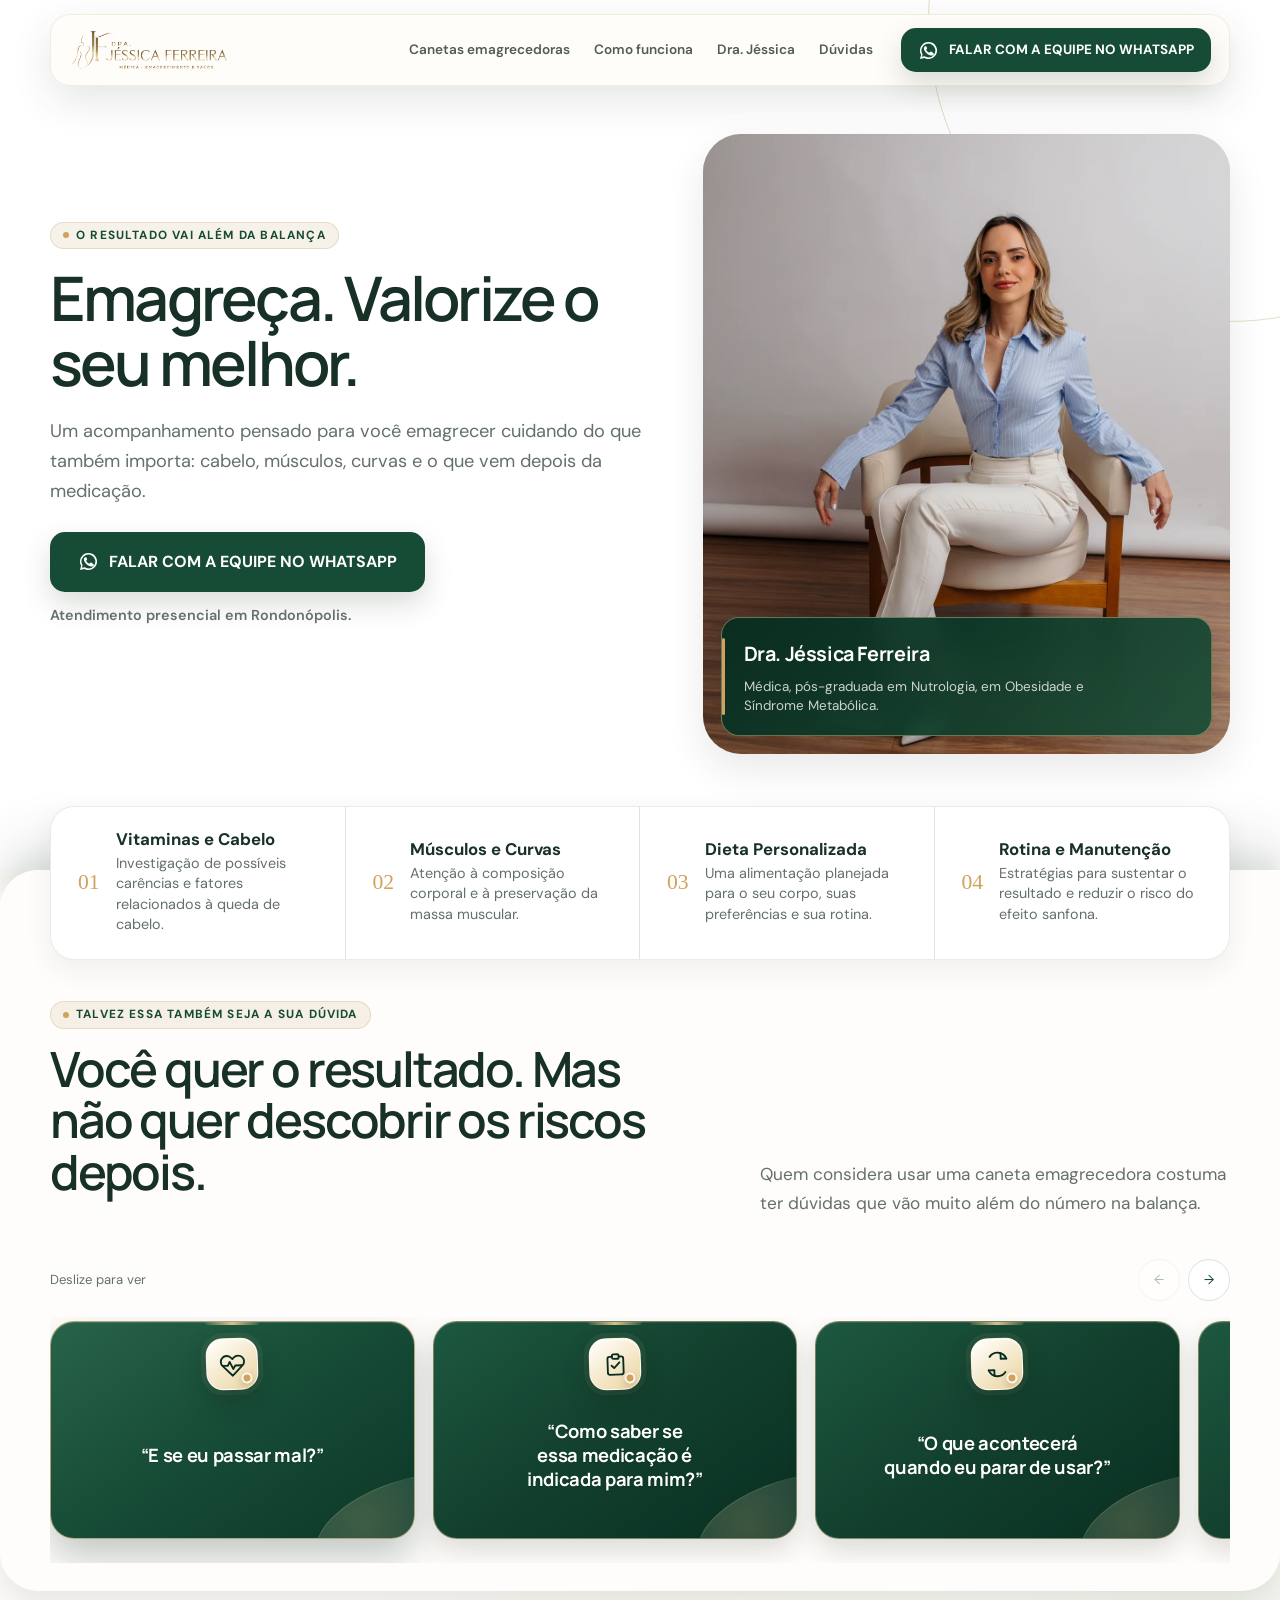
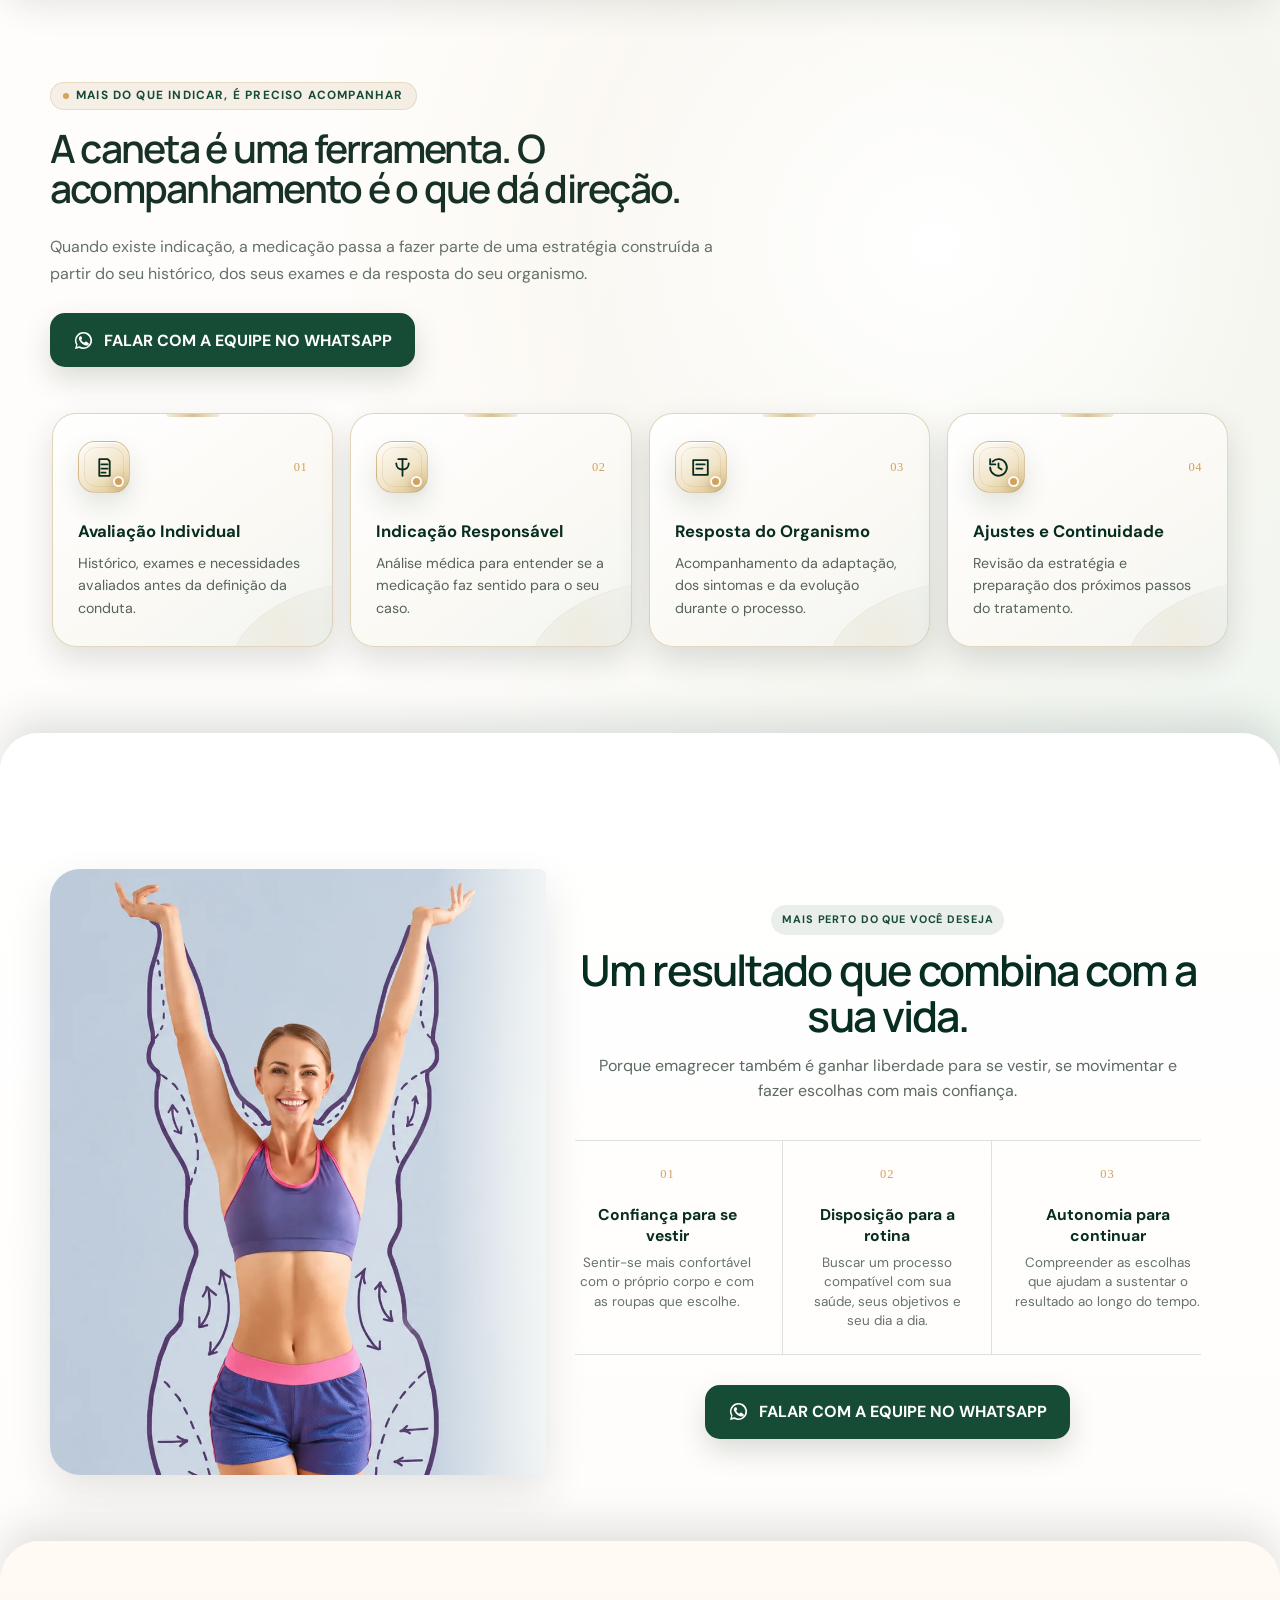
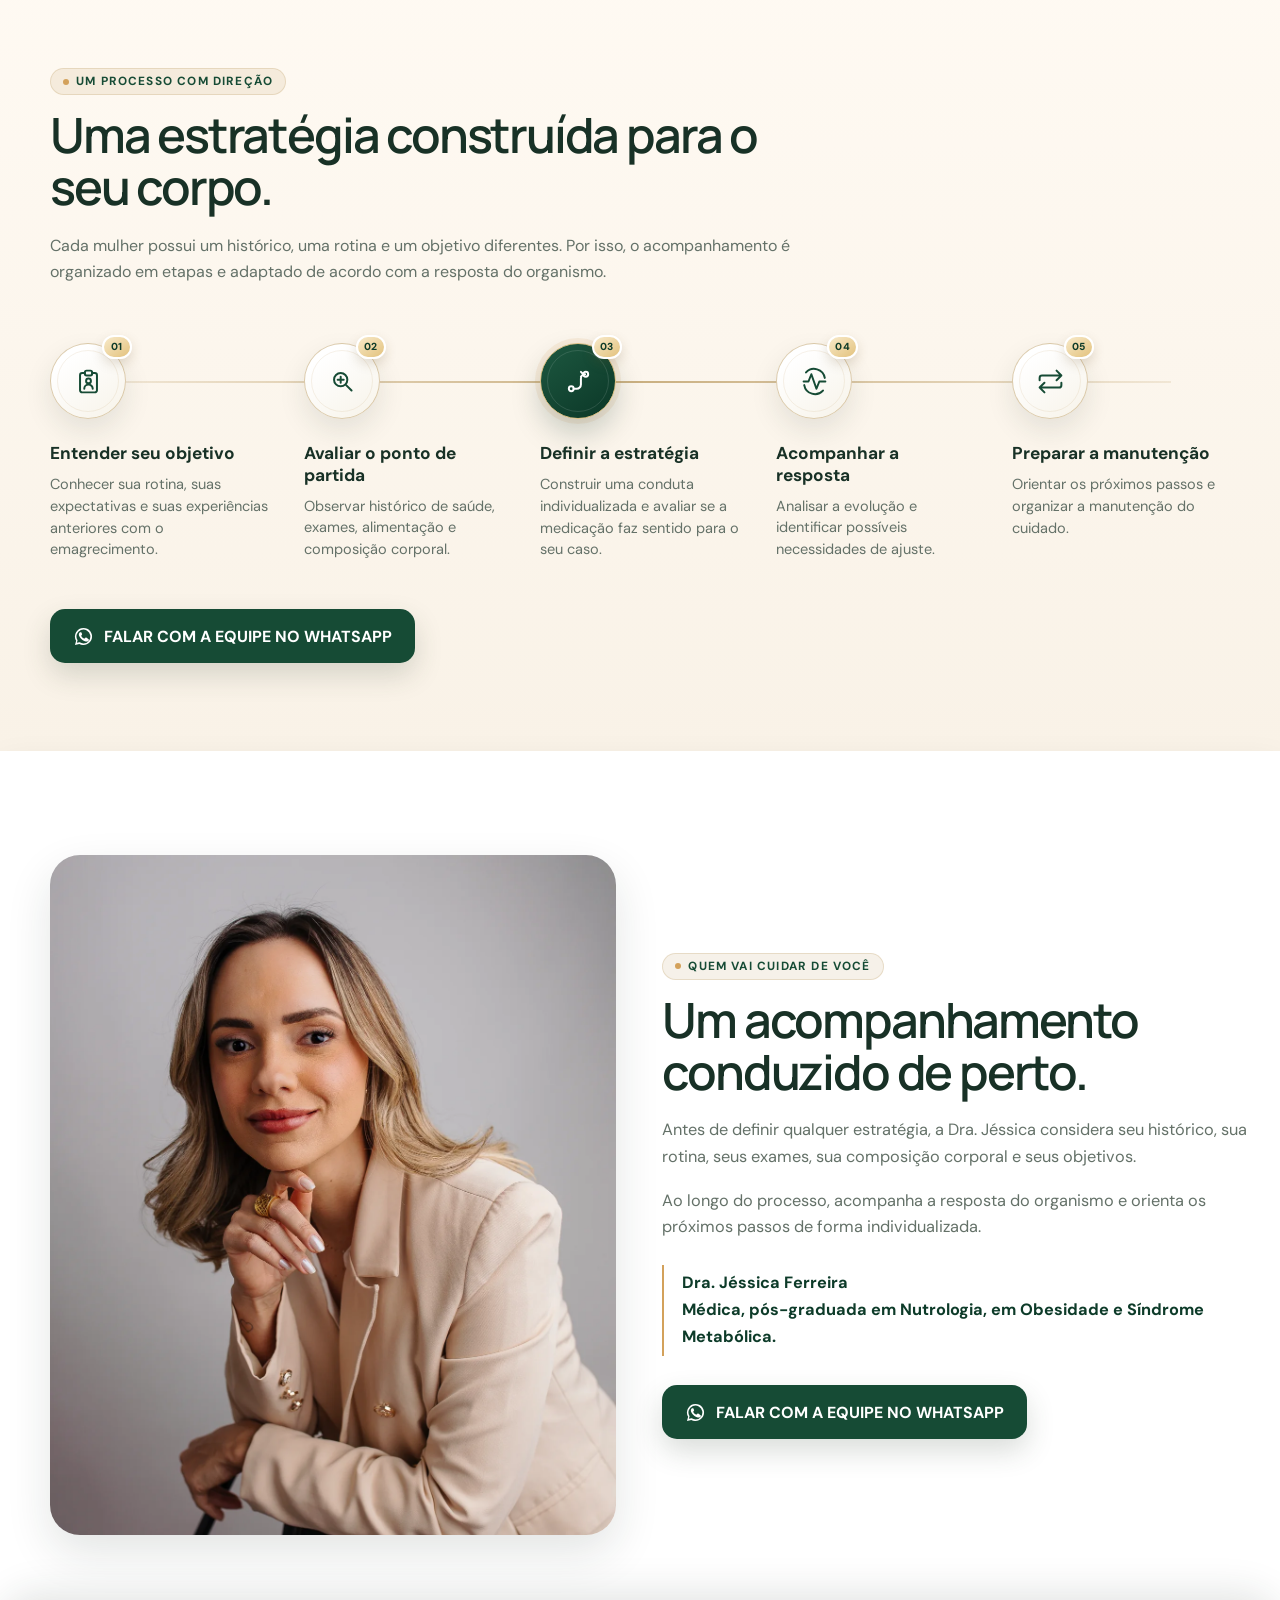
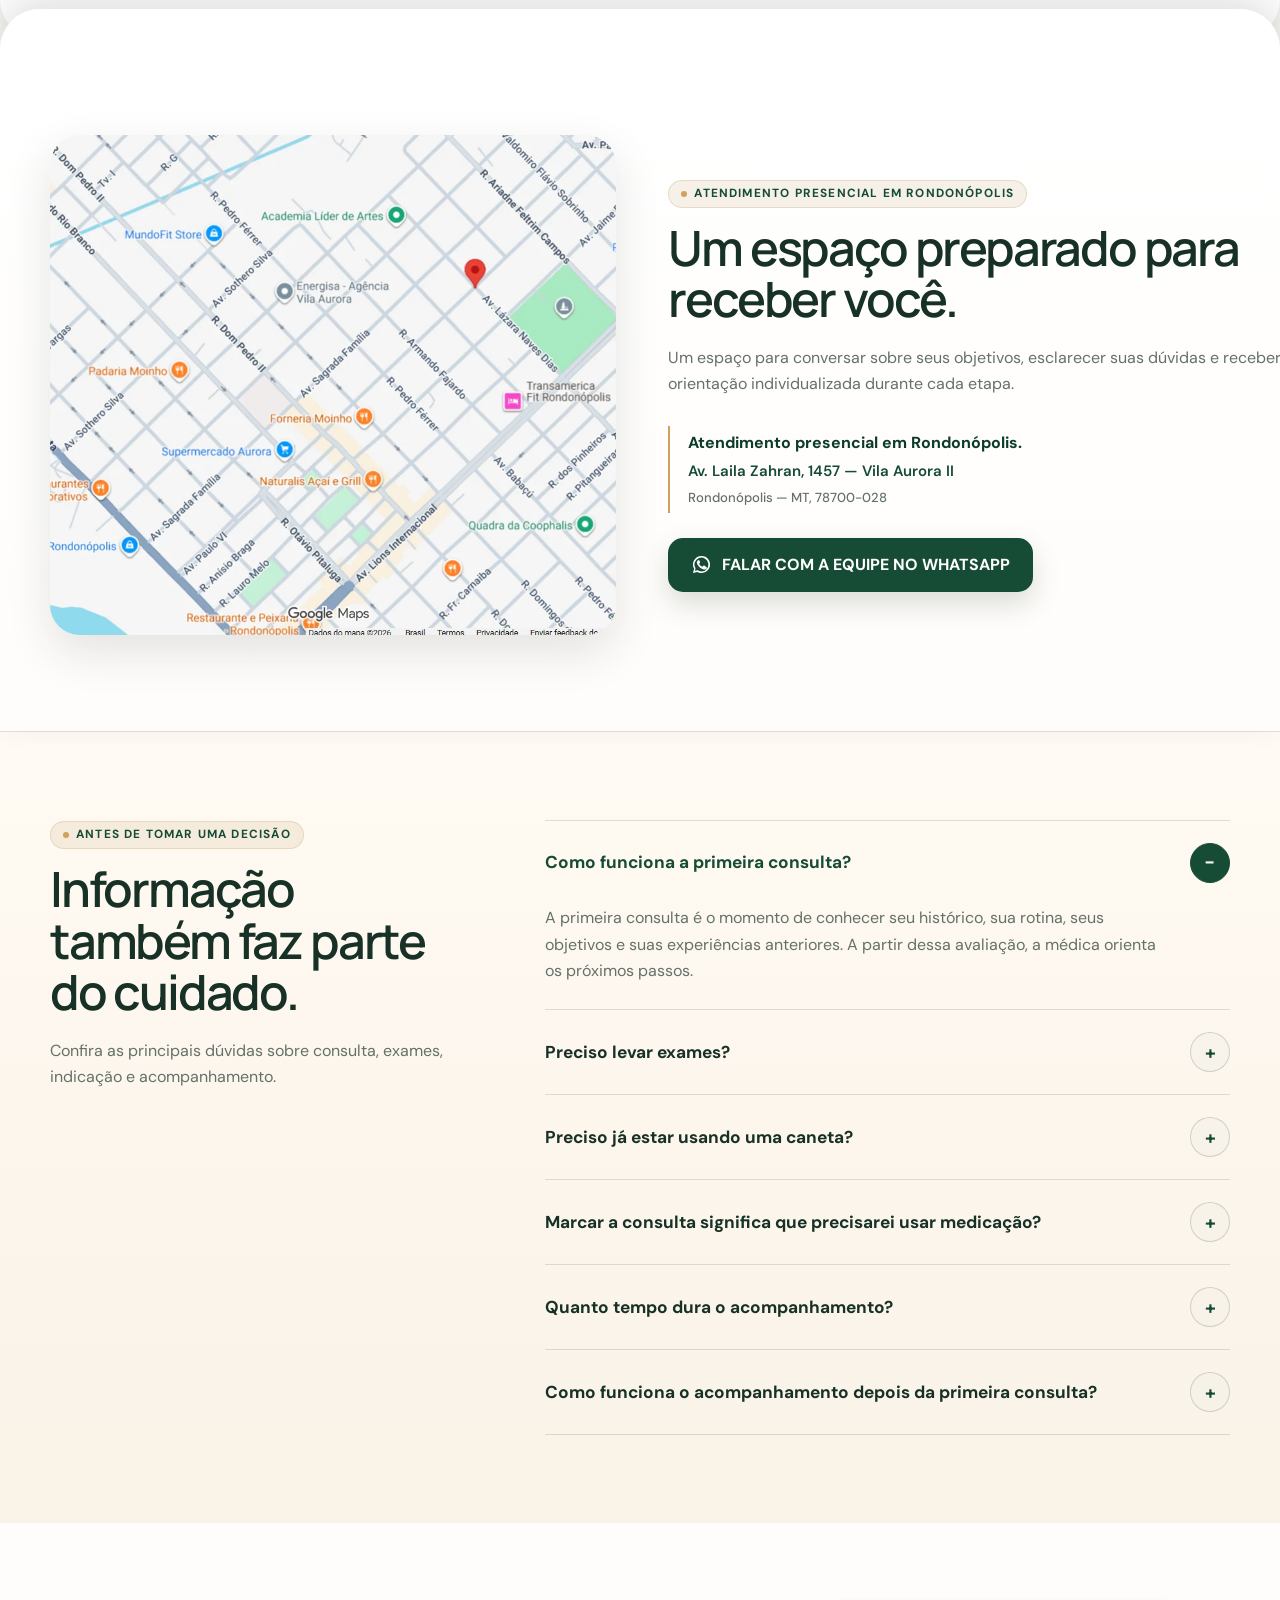
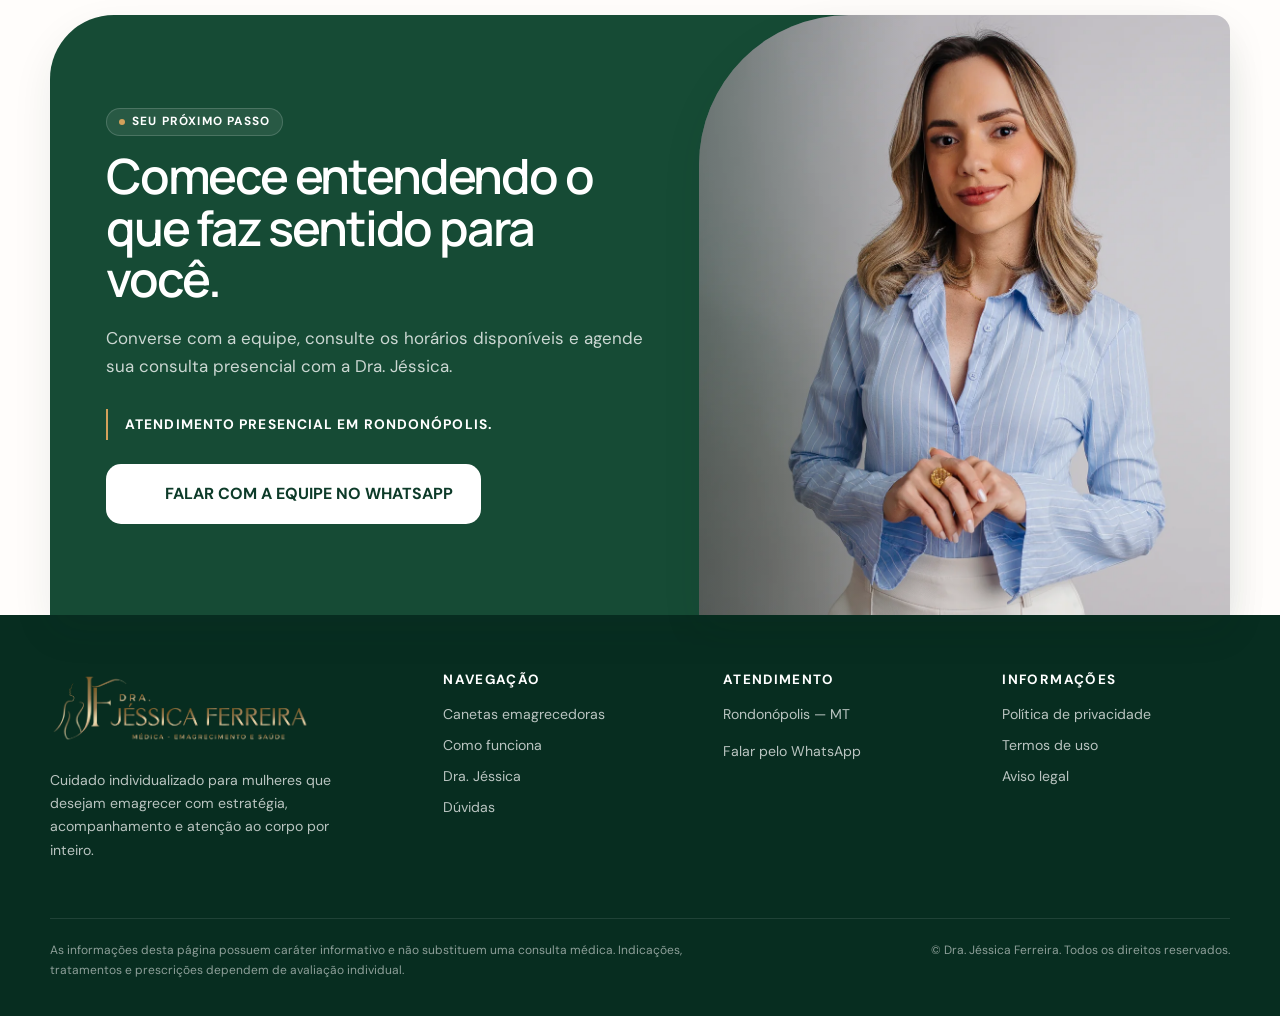
==== commit 4dea9ebd: "fix: atualiza headline da localização" ====
--- a/index.html
+++ b/index.html
@@ -223,7 +223,7 @@
     <section class="section location section-break--floating depth-medium" id="atendimento">
       <div class="container location-card">
         <div class="location-photo reveal"><img src="assets/images/jessica/mapa-av-laila-zahran.webp" alt="Mapa da região da Avenida Laila Zahran, em Rondonópolis" width="1301" height="778" loading="lazy" decoding="async"></div>
-        <div class="section-heading reveal"><p class="section-label">ATENDIMENTO PRESENCIAL EM RONDONÓPOLIS</p><h2>Um acompanhamento que acontece de perto.</h2><p>Um espaço para conversar sobre seus objetivos, esclarecer suas dúvidas e receber orientação individualizada durante cada etapa.</p><div class="location-detail"><strong>Atendimento presencial em Rondonópolis.</strong><span>Av. Laila Zahran, 1457 — Vila Aurora II</span><small>Rondonópolis — MT, 78700-028</small></div><a class="btn btn-primary" href="#" data-whatsapp data-location="location" data-section="location"><img src="assets/icons/whatsapp.svg" alt="" width="21" height="21">FALAR COM A EQUIPE NO WHATSAPP</a></div>      </div>
+        <div class="section-heading reveal"><p class="section-label">ATENDIMENTO PRESENCIAL EM RONDONÓPOLIS</p><h2>Um espaço preparado para receber você.</h2><p>Um espaço para conversar sobre seus objetivos, esclarecer suas dúvidas e receber orientação individualizada durante cada etapa.</p><div class="location-detail"><strong>Atendimento presencial em Rondonópolis.</strong><span>Av. Laila Zahran, 1457 — Vila Aurora II</span><small>Rondonópolis — MT, 78700-028</small></div><a class="btn btn-primary" href="#" data-whatsapp data-location="location" data-section="location"><img src="assets/icons/whatsapp.svg" alt="" width="21" height="21">FALAR COM A EQUIPE NO WHATSAPP</a></div>      </div>
     </section>
 
     <section class="section faq section-break--straight depth-none" id="duvidas">
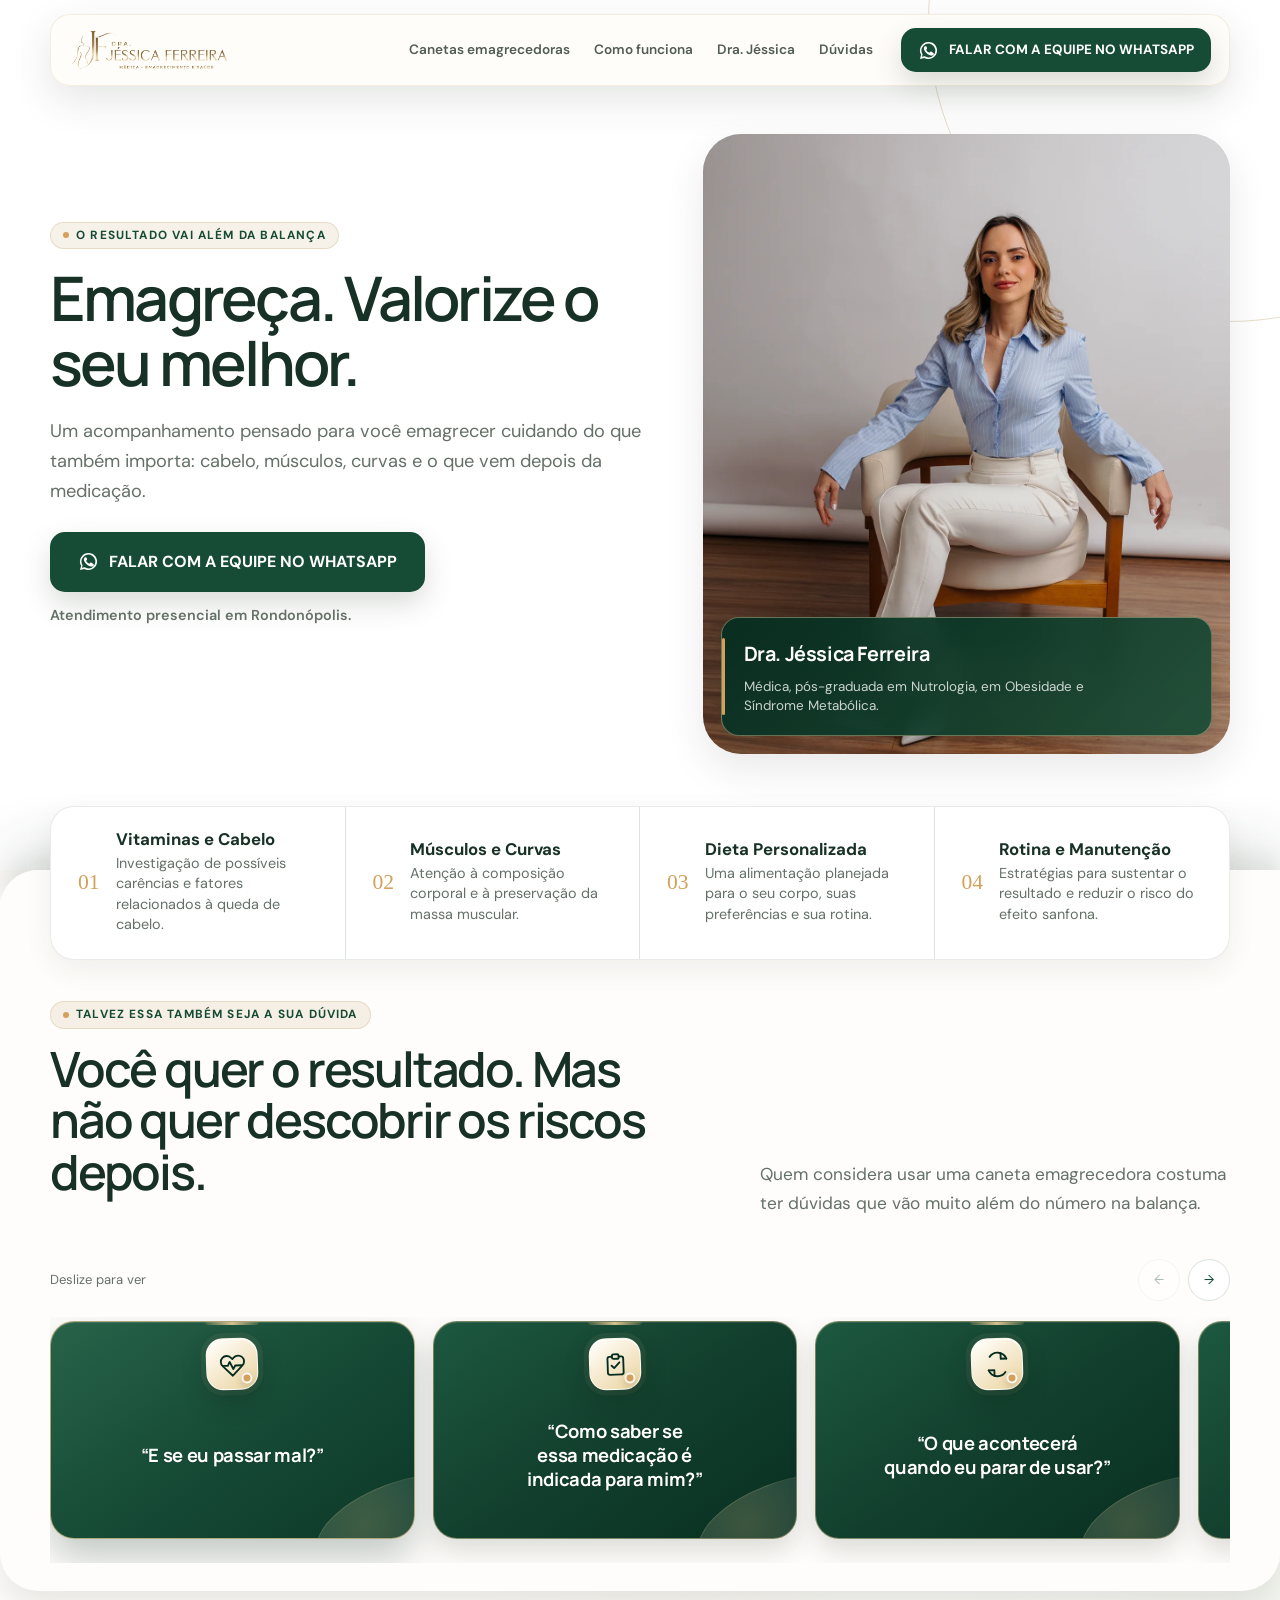
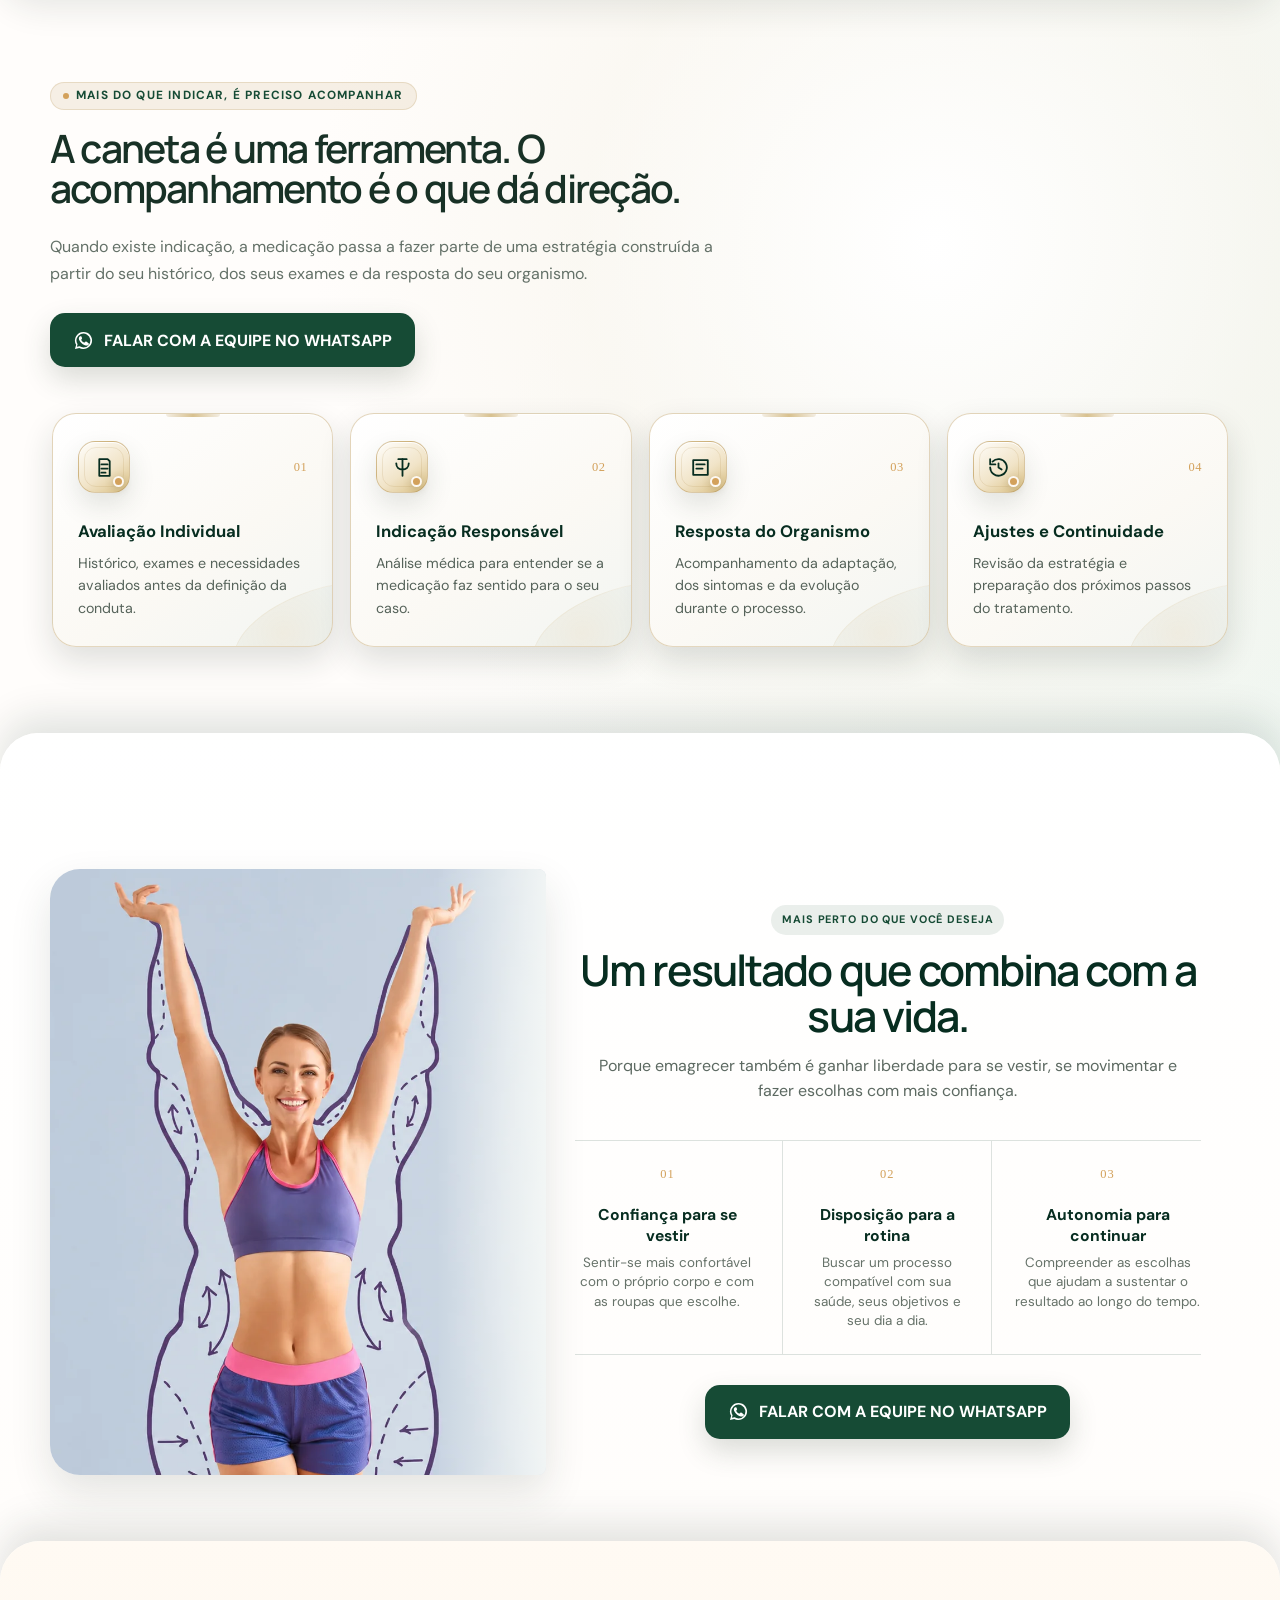
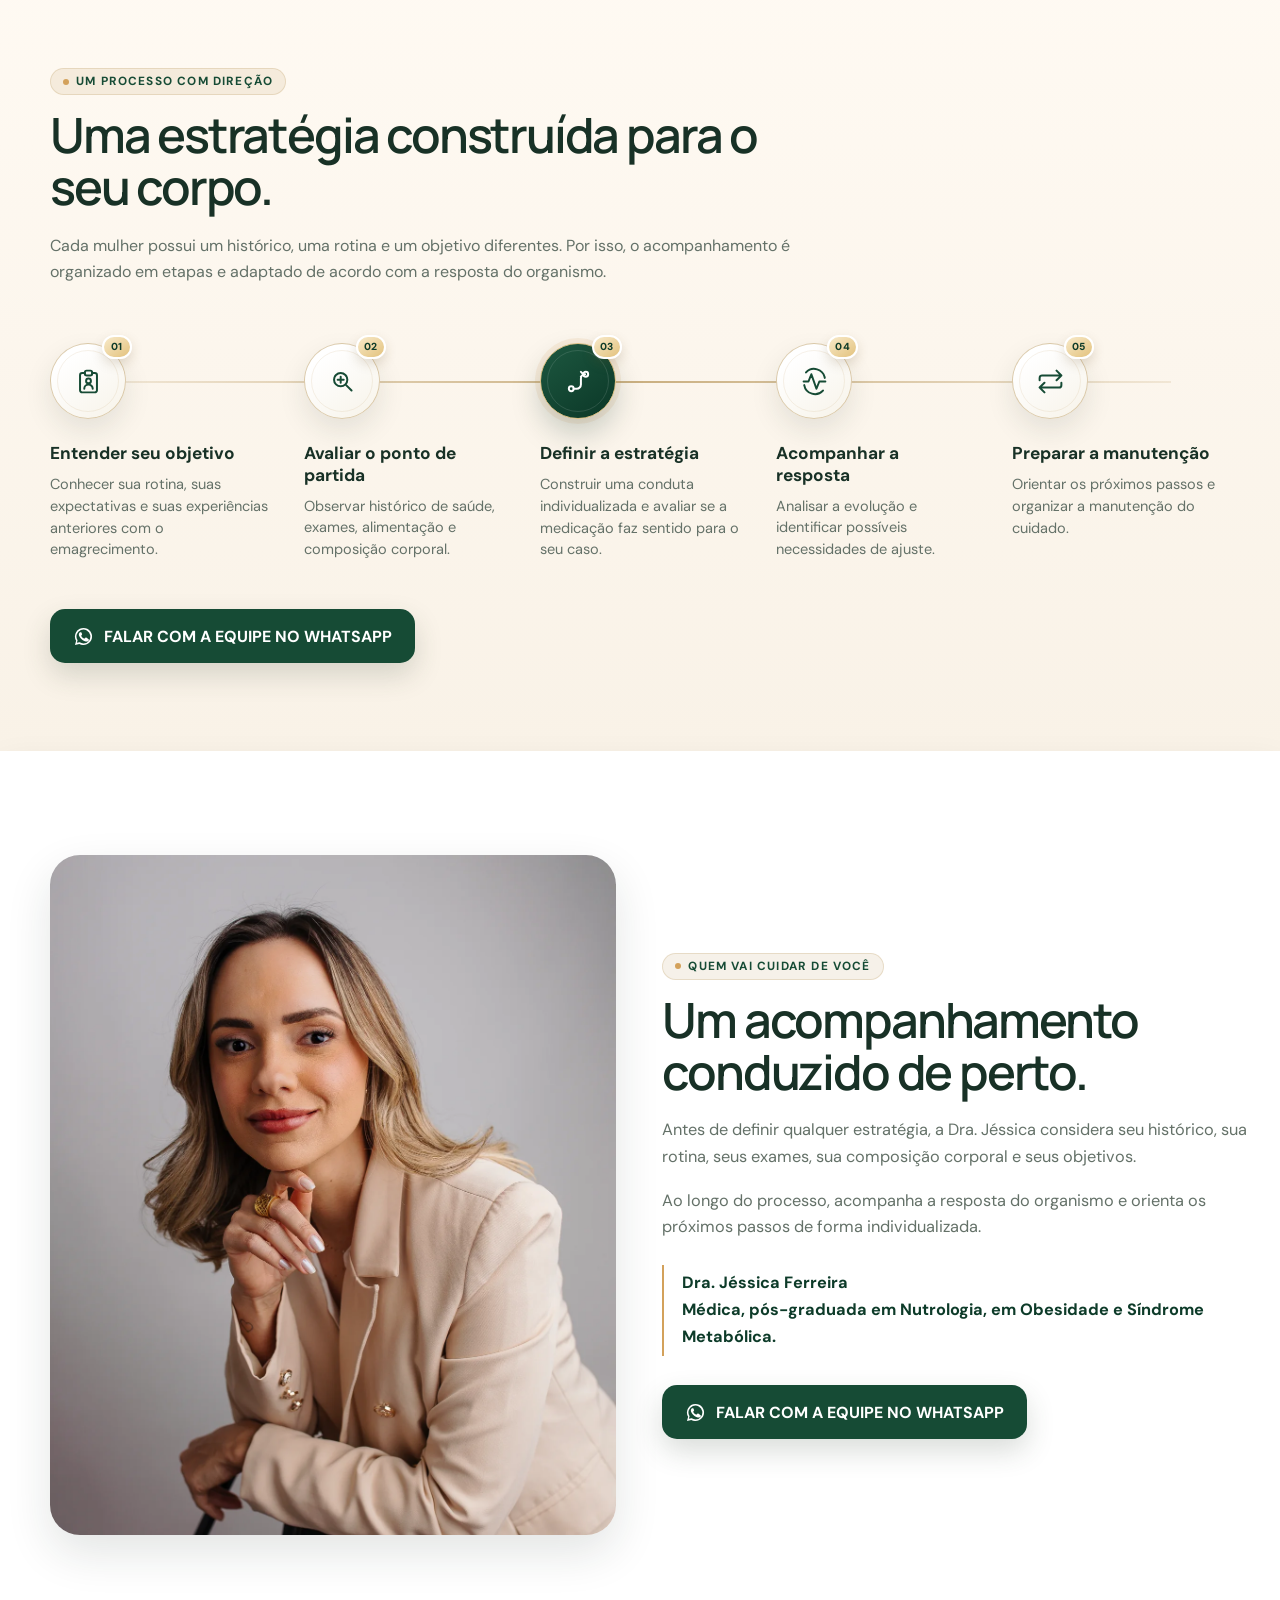
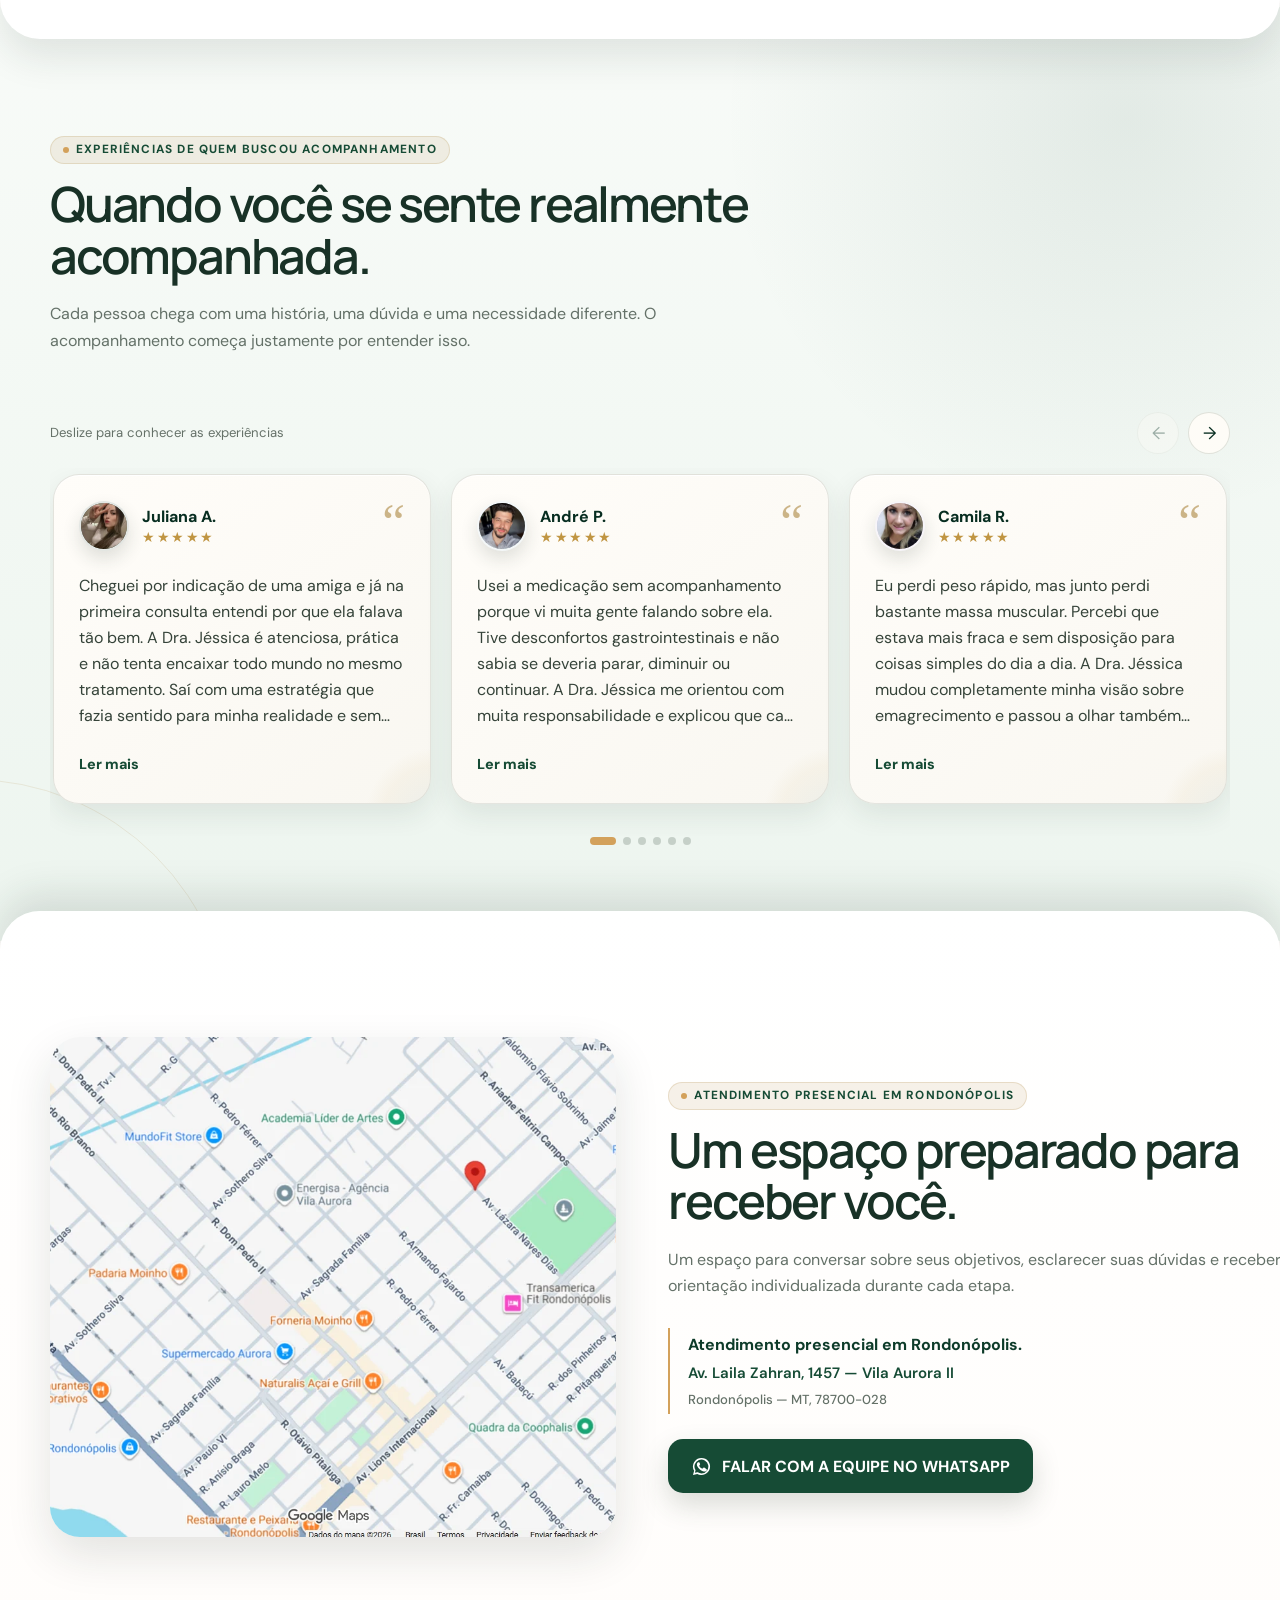
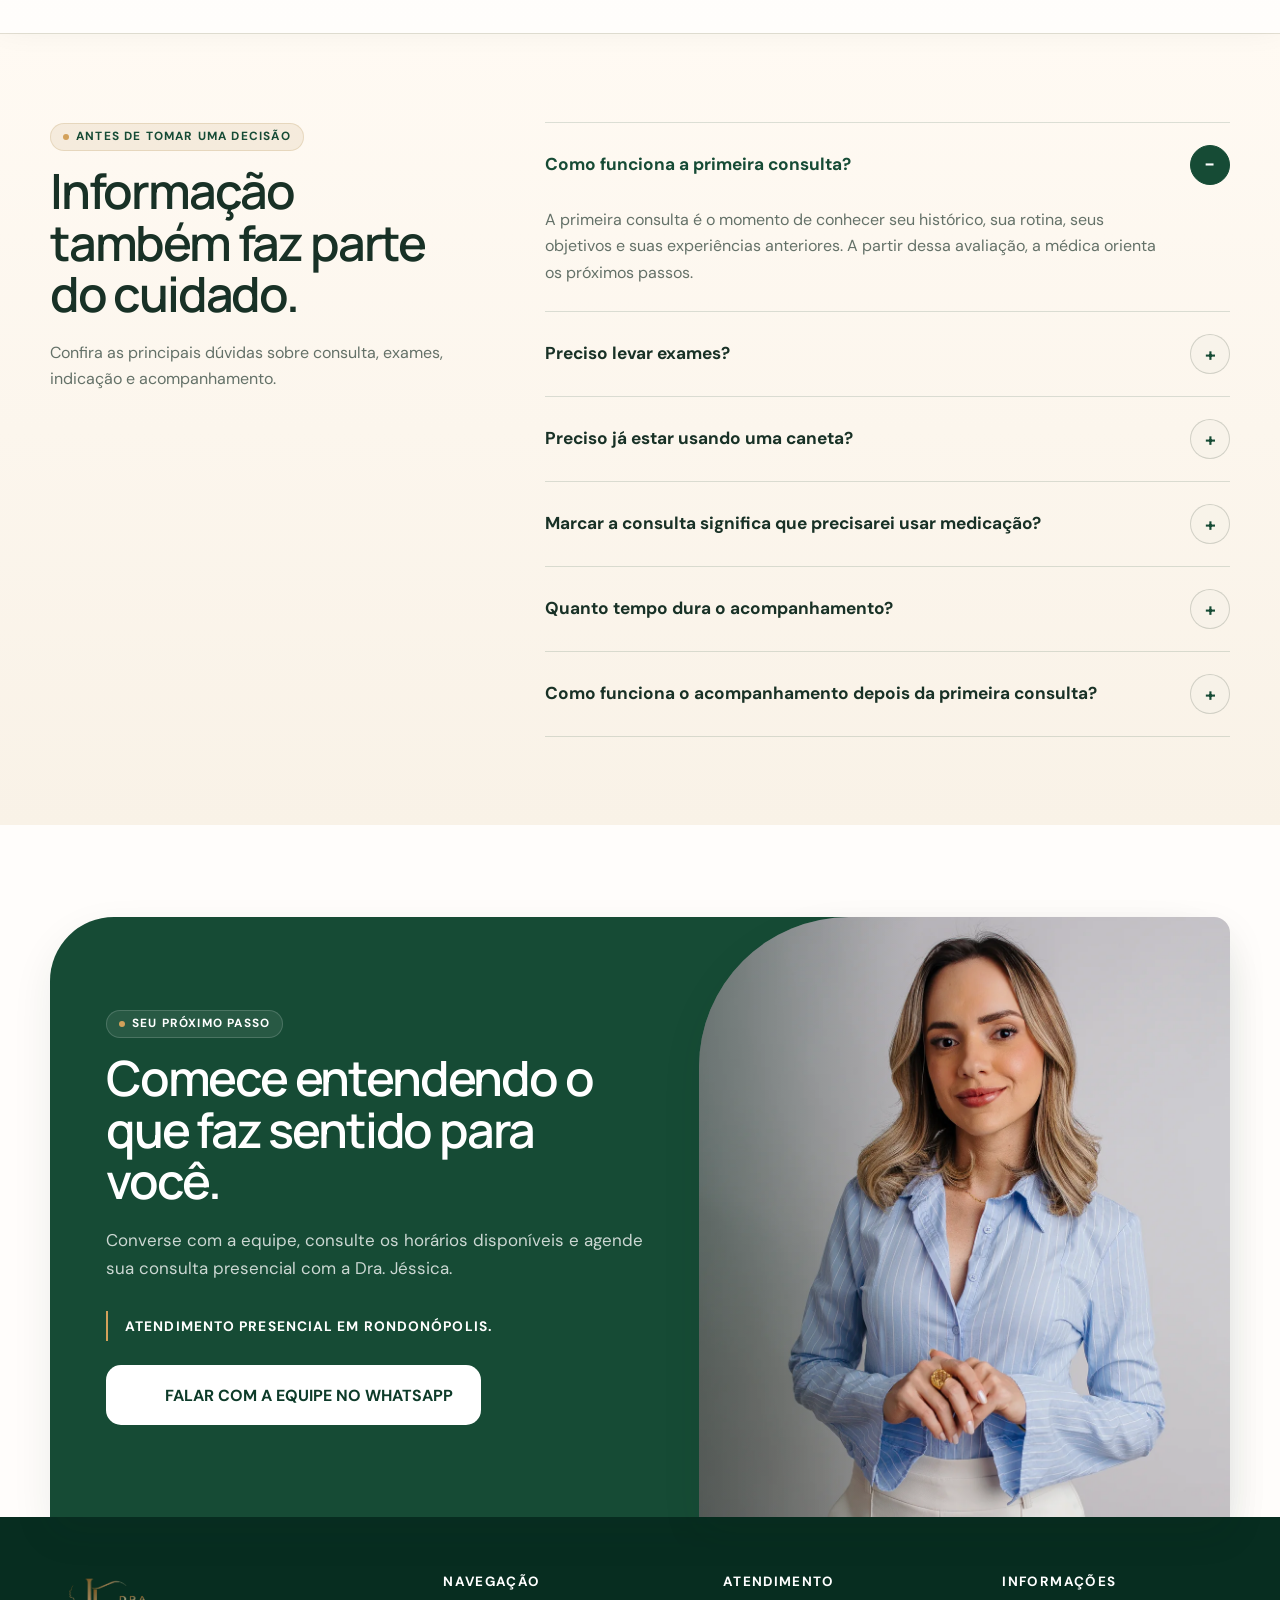
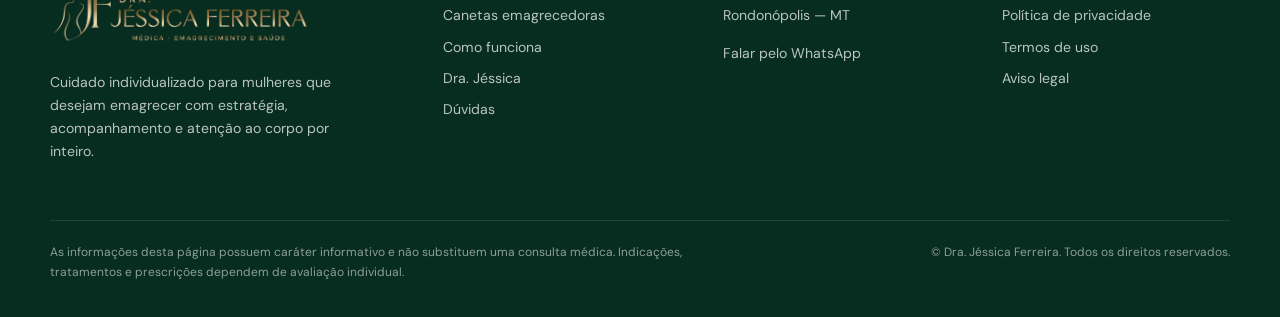
==== commit 6f569361: "feat: restaura seção de depoimentos" ====
--- a/index.html
+++ b/index.html
@@ -220,6 +220,88 @@
         <div class="section-heading reveal"><p class="section-label">Quem vai cuidar de você</p><h2>Um acompanhamento conduzido de perto.</h2><p>Antes de definir qualquer estratégia, a Dra. Jéssica considera seu histórico, sua rotina, seus exames, sua composição corporal e seus objetivos.</p><p>Ao longo do processo, acompanha a resposta do organismo e orienta os próximos passos de forma individualizada.</p><p class="doctor-credential"><strong>Dra. Jéssica Ferreira</strong><br>Médica, pós-graduada em Nutrologia, em Obesidade e Síndrome Metabólica.</p><a class="btn btn-primary" href="#" data-whatsapp data-location="doctor" data-section="doctor"><img src="assets/icons/whatsapp.svg" alt="" width="21" height="21">FALAR COM A EQUIPE NO WHATSAPP</a><!-- INSERIR CRM/RQE SOMENTE APÓS CONFIRMAÇÃO --></div>      </div>
     </section>
 
+    <section class="section testimonials section-break--straight depth-none" id="depoimentos" aria-labelledby="testimonials-title">
+      <div class="container">
+        <div class="testimonials-head reveal">
+          <div class="section-heading">
+            <p class="section-label">EXPERIÊNCIAS DE QUEM BUSCOU ACOMPANHAMENTO</p>
+            <h2 id="testimonials-title">Quando você se sente realmente acompanhada.</h2>
+            <p>Cada pessoa chega com uma história, uma dúvida e uma necessidade diferente. O acompanhamento começa justamente por entender isso.</p>
+          </div>
+        </div>
+
+        <div class="testimonials-carousel reveal" data-testimonials-carousel>
+          <div class="testimonials-toolbar">
+            <span>Deslize para conhecer as experiências</span>
+            <div class="testimonial-controls" aria-label="Controles do carrossel">
+              <button type="button" data-testimonial-prev aria-label="Depoimento anterior">←</button>
+              <button type="button" data-testimonial-next aria-label="Próximo depoimento">→</button>
+            </div>
+          </div>
+
+          <div class="testimonials-track" data-testimonials-track tabindex="0" role="region" aria-label="Depoimentos ilustrativos sobre o acompanhamento">
+            <!-- DEPOIMENTO ILUSTRATIVO: substituir por avaliação real e autorizada antes da publicação -->
+            <article class="testimonial-card" data-status="placeholder" data-gender="female">
+              <header><span class="testimonial-avatar avatar-green" aria-hidden="true"><img src="assets/images/testimonials/testimonial-01.webp" alt="" width="256" height="256" loading="lazy" decoding="async"></span><div><h3>Juliana A.</h3><span class="testimonial-stars" aria-label="5 de 5 estrelas">★★★★★</span></div><span class="testimonial-quote" aria-hidden="true">“</span></header>
+              <p class="testimonial-text" id="testimonial-text-1">Cheguei por indicação de uma amiga e já na primeira consulta entendi por que ela falava tão bem. A Dra. Jéssica é atenciosa, prática e não tenta encaixar todo mundo no mesmo tratamento. Saí com uma estratégia que fazia sentido para minha realidade e sem aquelas promessas milagrosas. Experiência maravilhosa! 🌿</p>
+              <button class="testimonial-toggle" type="button" aria-expanded="false" aria-controls="testimonial-text-1">Ler mais</button>
+            </article>
+
+            <!-- DEPOIMENTO ILUSTRATIVO: substituir por avaliação real e autorizada antes da publicação -->
+            <article class="testimonial-card" data-status="placeholder" data-gender="male">
+              <header><span class="testimonial-avatar avatar-blue" aria-hidden="true"><img src="assets/images/testimonials/testimonial-02.webp" alt="" width="256" height="256" loading="lazy" decoding="async"></span><div><h3>André P.</h3><span class="testimonial-stars" aria-label="5 de 5 estrelas">★★★★★</span></div><span class="testimonial-quote" aria-hidden="true">“</span></header>
+              <p class="testimonial-text" id="testimonial-text-2">Usei a medicação sem acompanhamento porque vi muita gente falando sobre ela. Tive desconfortos gastrointestinais e não sabia se deveria parar, diminuir ou continuar. A Dra. Jéssica me orientou com muita responsabilidade e explicou que cada resposta do organismo precisa ser avaliada. Me senti acolhido e, principalmente, bem informado. 🙌</p>
+              <button class="testimonial-toggle" type="button" aria-expanded="false" aria-controls="testimonial-text-2">Ler mais</button>
+            </article>
+
+            <!-- DEPOIMENTO ILUSTRATIVO: substituir por avaliação real e autorizada antes da publicação -->
+            <article class="testimonial-card" data-status="placeholder" data-gender="female">
+              <header><span class="testimonial-avatar avatar-lilac" aria-hidden="true"><img src="assets/images/testimonials/testimonial-03.webp" alt="" width="256" height="256" loading="lazy" decoding="async"></span><div><h3>Camila R.</h3><span class="testimonial-stars" aria-label="5 de 5 estrelas">★★★★★</span></div><span class="testimonial-quote" aria-hidden="true">“</span></header>
+              <p class="testimonial-text" id="testimonial-text-3">Eu perdi peso rápido, mas junto perdi bastante massa muscular. Percebi que estava mais fraca e sem disposição para coisas simples do dia a dia. A Dra. Jéssica mudou completamente minha visão sobre emagrecimento e passou a olhar também para força, alimentação e composição corporal. Foi um cuidado que eu não tinha antes. 💪✨</p>
+              <button class="testimonial-toggle" type="button" aria-expanded="false" aria-controls="testimonial-text-3">Ler mais</button>
+            </article>
+
+            <!-- DEPOIMENTO ILUSTRATIVO: substituir por avaliação real e autorizada antes da publicação -->
+            <article class="testimonial-card" data-status="placeholder" data-gender="male">
+              <header><span class="testimonial-avatar avatar-beige" aria-hidden="true"><img src="assets/images/testimonials/testimonial-04.webp" alt="" width="256" height="256" loading="lazy" decoding="async"></span><div><h3>Rafael C.</h3><span class="testimonial-stars" aria-label="5 de 5 estrelas">★★★★★</span></div><span class="testimonial-quote" aria-hidden="true">“</span></header>
+              <p class="testimonial-text" id="testimonial-text-4">Eu imaginava que a consulta seria apenas para receber uma prescrição, mas foi muito mais completa. Falamos sobre sono, alimentação, exames, rotina de trabalho e até sobre minha dificuldade de manter hábitos. Gostei porque o tratamento foi pensado para mim e não baseado apenas no número da balança. 👏</p>
+              <button class="testimonial-toggle" type="button" aria-expanded="false" aria-controls="testimonial-text-4">Ler mais</button>
+            </article>
+
+            <!-- DEPOIMENTO ILUSTRATIVO: substituir por avaliação real e autorizada antes da publicação -->
+            <article class="testimonial-card" data-status="placeholder" data-gender="female">
+              <header><span class="testimonial-avatar avatar-blue" aria-hidden="true"><img src="assets/images/testimonials/testimonial-05.webp" alt="" width="256" height="256" loading="lazy" decoding="async"></span><div><h3>Patrícia M.</h3><span class="testimonial-stars" aria-label="5 de 5 estrelas">★★★★★</span></div><span class="testimonial-quote" aria-hidden="true">“</span></header>
+              <p class="testimonial-text" id="testimonial-text-5">Meu cabelo começou a cair muito depois que iniciei o processo e eu fiquei desesperada. Achei que era algo normal e que precisava apenas esperar passar. A Dra. Jéssica investigou minha alimentação, exames, vitaminas e rotina. Gostei porque ela não minimizou o que eu estava sentindo e explicou tudo de forma muito clara. ❤️</p>
+              <button class="testimonial-toggle" type="button" aria-expanded="false" aria-controls="testimonial-text-5">Ler mais</button>
+            </article>
+
+            <!-- DEPOIMENTO ILUSTRATIVO: substituir por avaliação real e autorizada antes da publicação -->
+            <article class="testimonial-card" data-status="placeholder" data-gender="female">
+              <header><span class="testimonial-avatar avatar-green" aria-hidden="true"><img src="assets/images/testimonials/testimonial-06.webp" alt="" width="256" height="256" loading="lazy" decoding="async"></span><div><h3>Renata L.</h3><span class="testimonial-stars" aria-label="5 de 5 estrelas">★★★★★</span></div><span class="testimonial-quote" aria-hidden="true">“</span></header>
+              <p class="testimonial-text" id="testimonial-text-6">O meu maior medo era emagrecer e recuperar tudo de novo, porque já passei por isso várias vezes. Na consulta, conversamos muito sobre o que aconteceria depois da perda de peso, e não apenas sobre o início. Pela primeira vez senti que existia um plano de verdade para manutenção. Isso fez toda a diferença para mim. 😊</p>
+              <button class="testimonial-toggle" type="button" aria-expanded="false" aria-controls="testimonial-text-6">Ler mais</button>
+            </article>
+
+            <!-- DEPOIMENTO ILUSTRATIVO: substituir por avaliação real e autorizada antes da publicação -->
+            <article class="testimonial-card" data-status="placeholder" data-gender="male">
+              <header><span class="testimonial-avatar avatar-lilac" aria-hidden="true"><img src="assets/images/testimonials/testimonial-07.webp" alt="" width="256" height="256" loading="lazy" decoding="async"></span><div><h3>Lucas F.</h3><span class="testimonial-stars" aria-label="5 de 5 estrelas">★★★★★</span></div><span class="testimonial-quote" aria-hidden="true">“</span></header>
+              <p class="testimonial-text" id="testimonial-text-7">Fui até a Dra. Jéssica porque estava perdendo peso, mas também muita energia para treinar e trabalhar. Ela analisou meu caso com cuidado e mostrou que o objetivo não poderia ser apenas emagrecer rápido. O acompanhamento tem sido muito mais equilibrado e hoje consigo enxergar o processo de uma forma mais saudável. 🚀</p>
+              <button class="testimonial-toggle" type="button" aria-expanded="false" aria-controls="testimonial-text-7">Ler mais</button>
+            </article>
+
+            <!-- DEPOIMENTO ILUSTRATIVO: substituir por avaliação real e autorizada antes da publicação -->
+            <article class="testimonial-card" data-status="placeholder" data-gender="female">
+              <header><span class="testimonial-avatar avatar-beige" aria-hidden="true"><img src="assets/images/testimonials/testimonial-08.webp" alt="" width="256" height="256" loading="lazy" decoding="async"></span><div><h3>Mariana S.</h3><span class="testimonial-stars" aria-label="5 de 5 estrelas">★★★★★</span></div><span class="testimonial-quote" aria-hidden="true">“</span></header>
+              <p class="testimonial-text" id="testimonial-text-8">Comecei a usar a medicação por conta própria e, no início, achei que estava tudo bem. Depois vieram enjoos fortes, fraqueza e muita dificuldade para me alimentar. Na consulta, a Dra. Jéssica ouviu tudo com calma e me explicou que não era só ‘aguentar os efeitos’. Hoje me sinto muito mais segura com o acompanhamento. 🙏</p>
+              <button class="testimonial-toggle" type="button" aria-expanded="false" aria-controls="testimonial-text-8">Ler mais</button>
+            </article>
+          </div>
+
+          <div class="testimonial-indicators" data-testimonial-indicators aria-label="Selecionar depoimento"></div>
+        </div>
+      </div>
+    </section>
+
     <section class="section location section-break--floating depth-medium" id="atendimento">
       <div class="container location-card">
         <div class="location-photo reveal"><img src="assets/images/jessica/mapa-av-laila-zahran.webp" alt="Mapa da região da Avenida Laila Zahran, em Rondonópolis" width="1301" height="778" loading="lazy" decoding="async"></div>
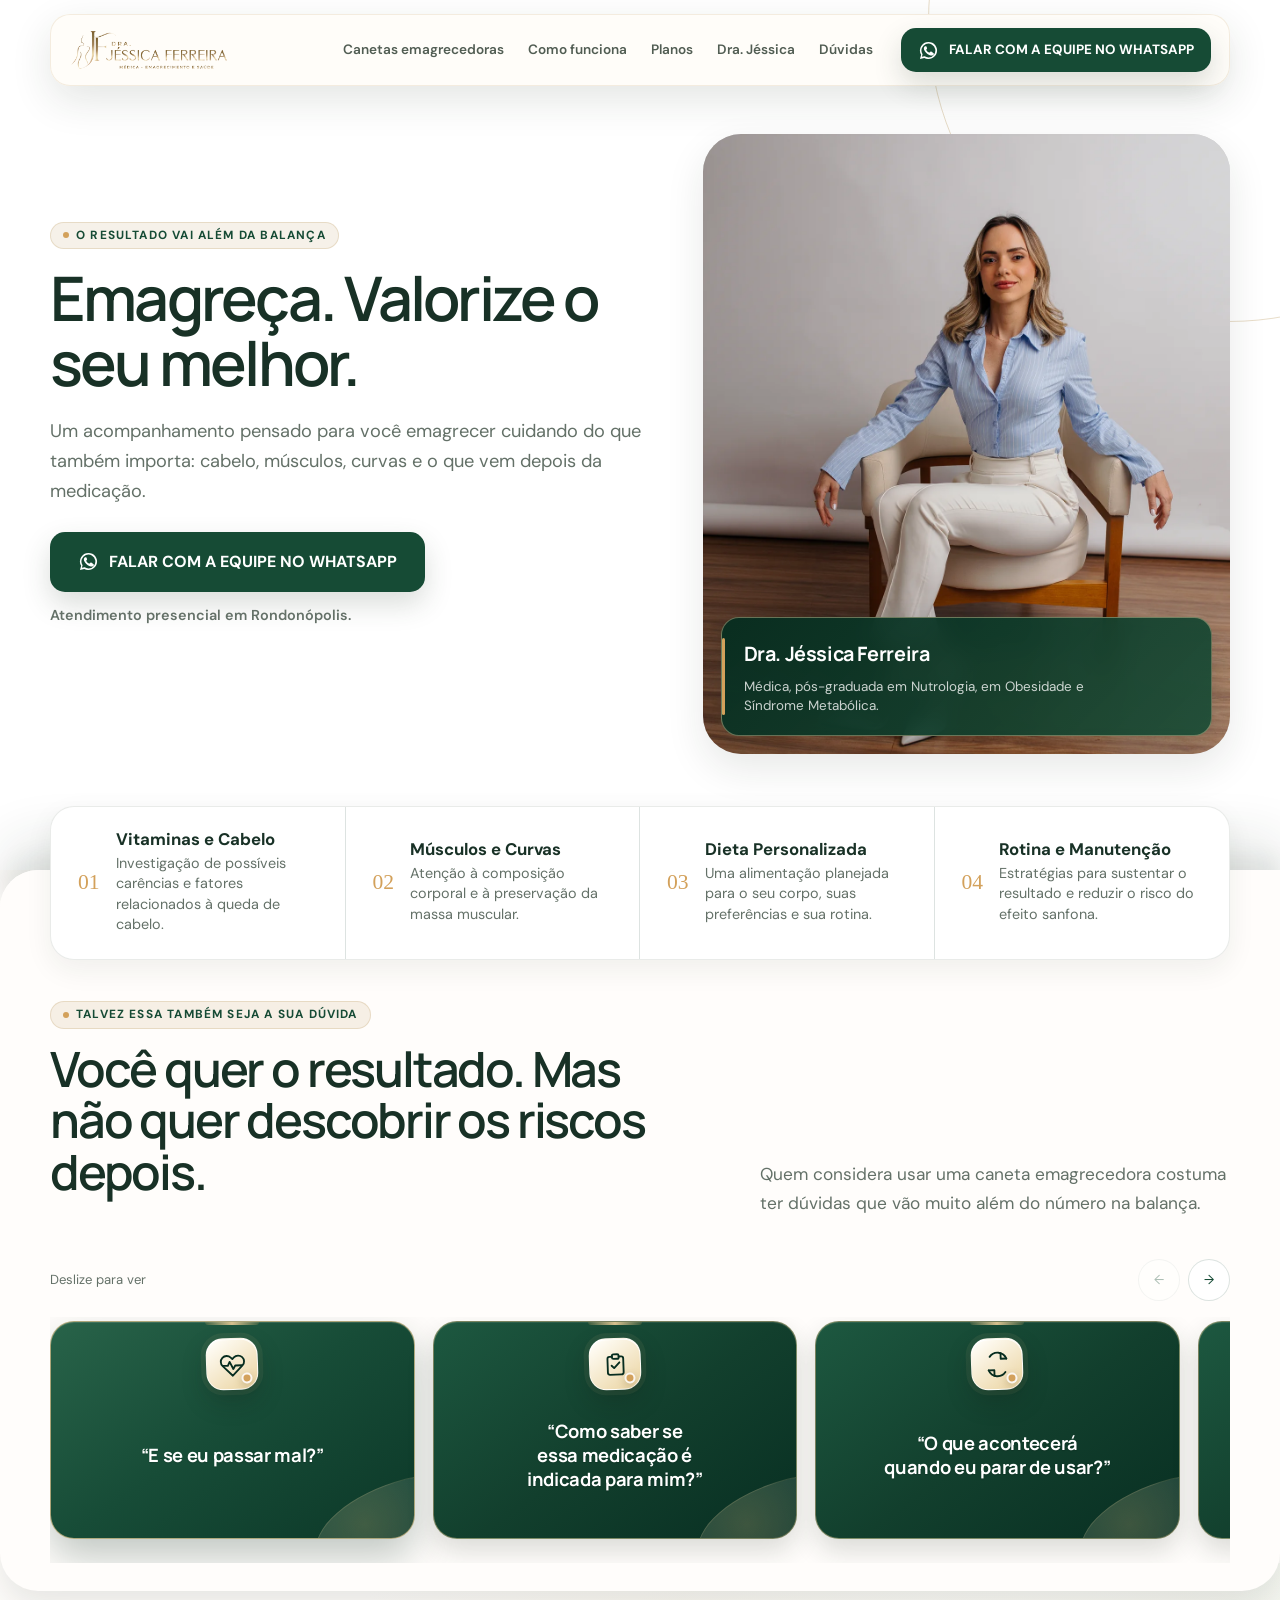
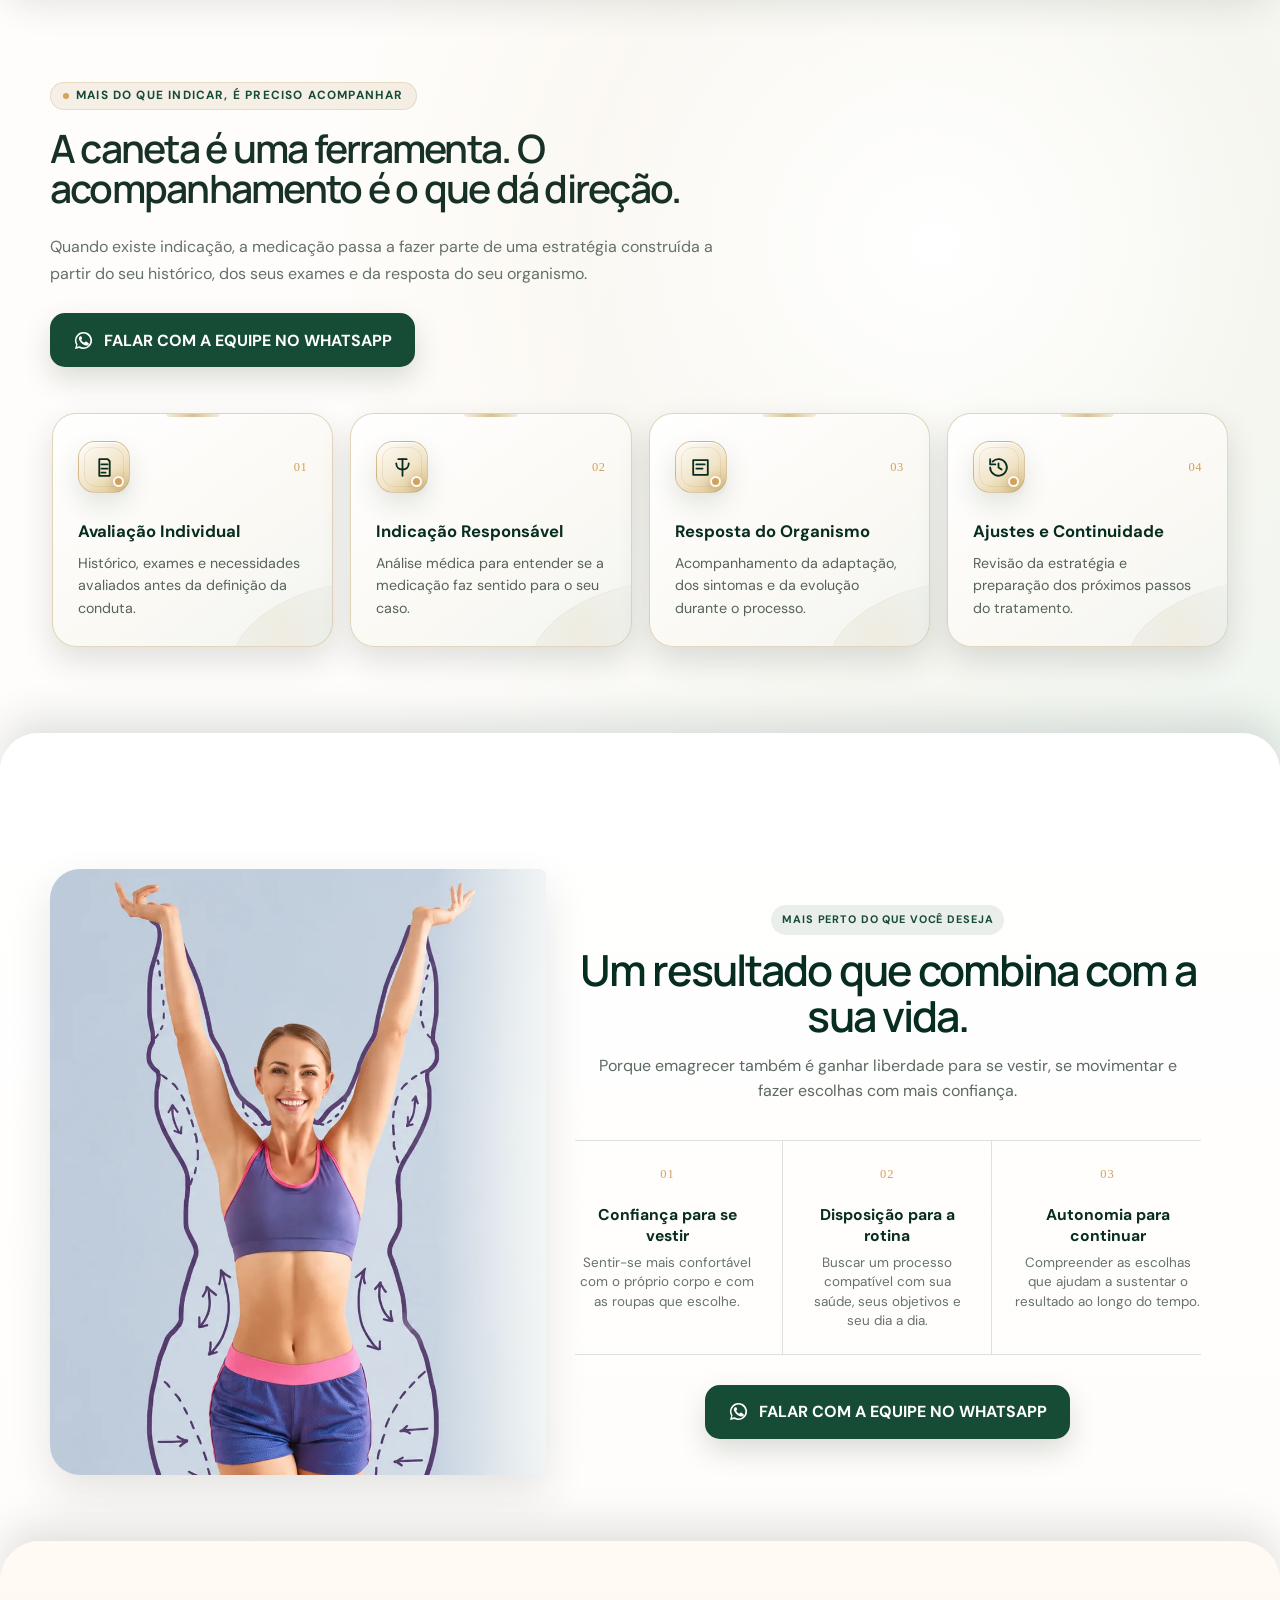
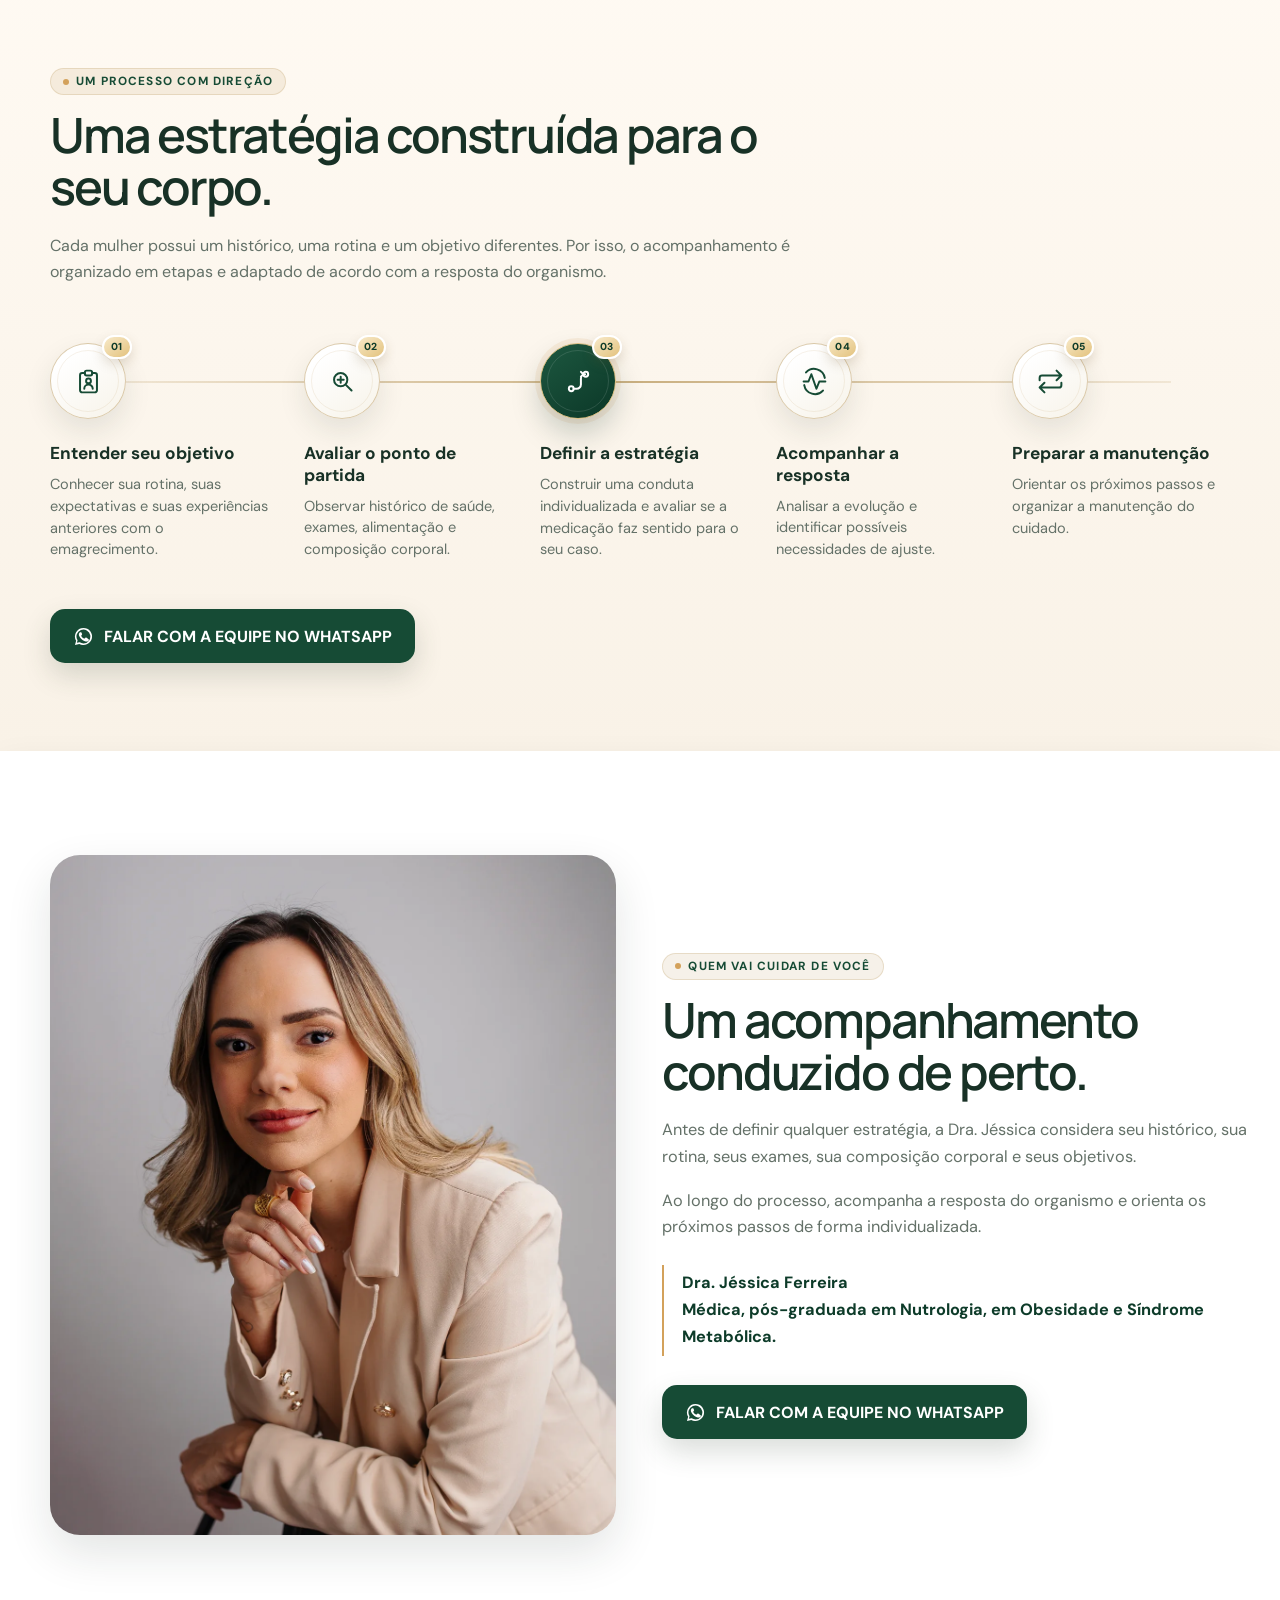
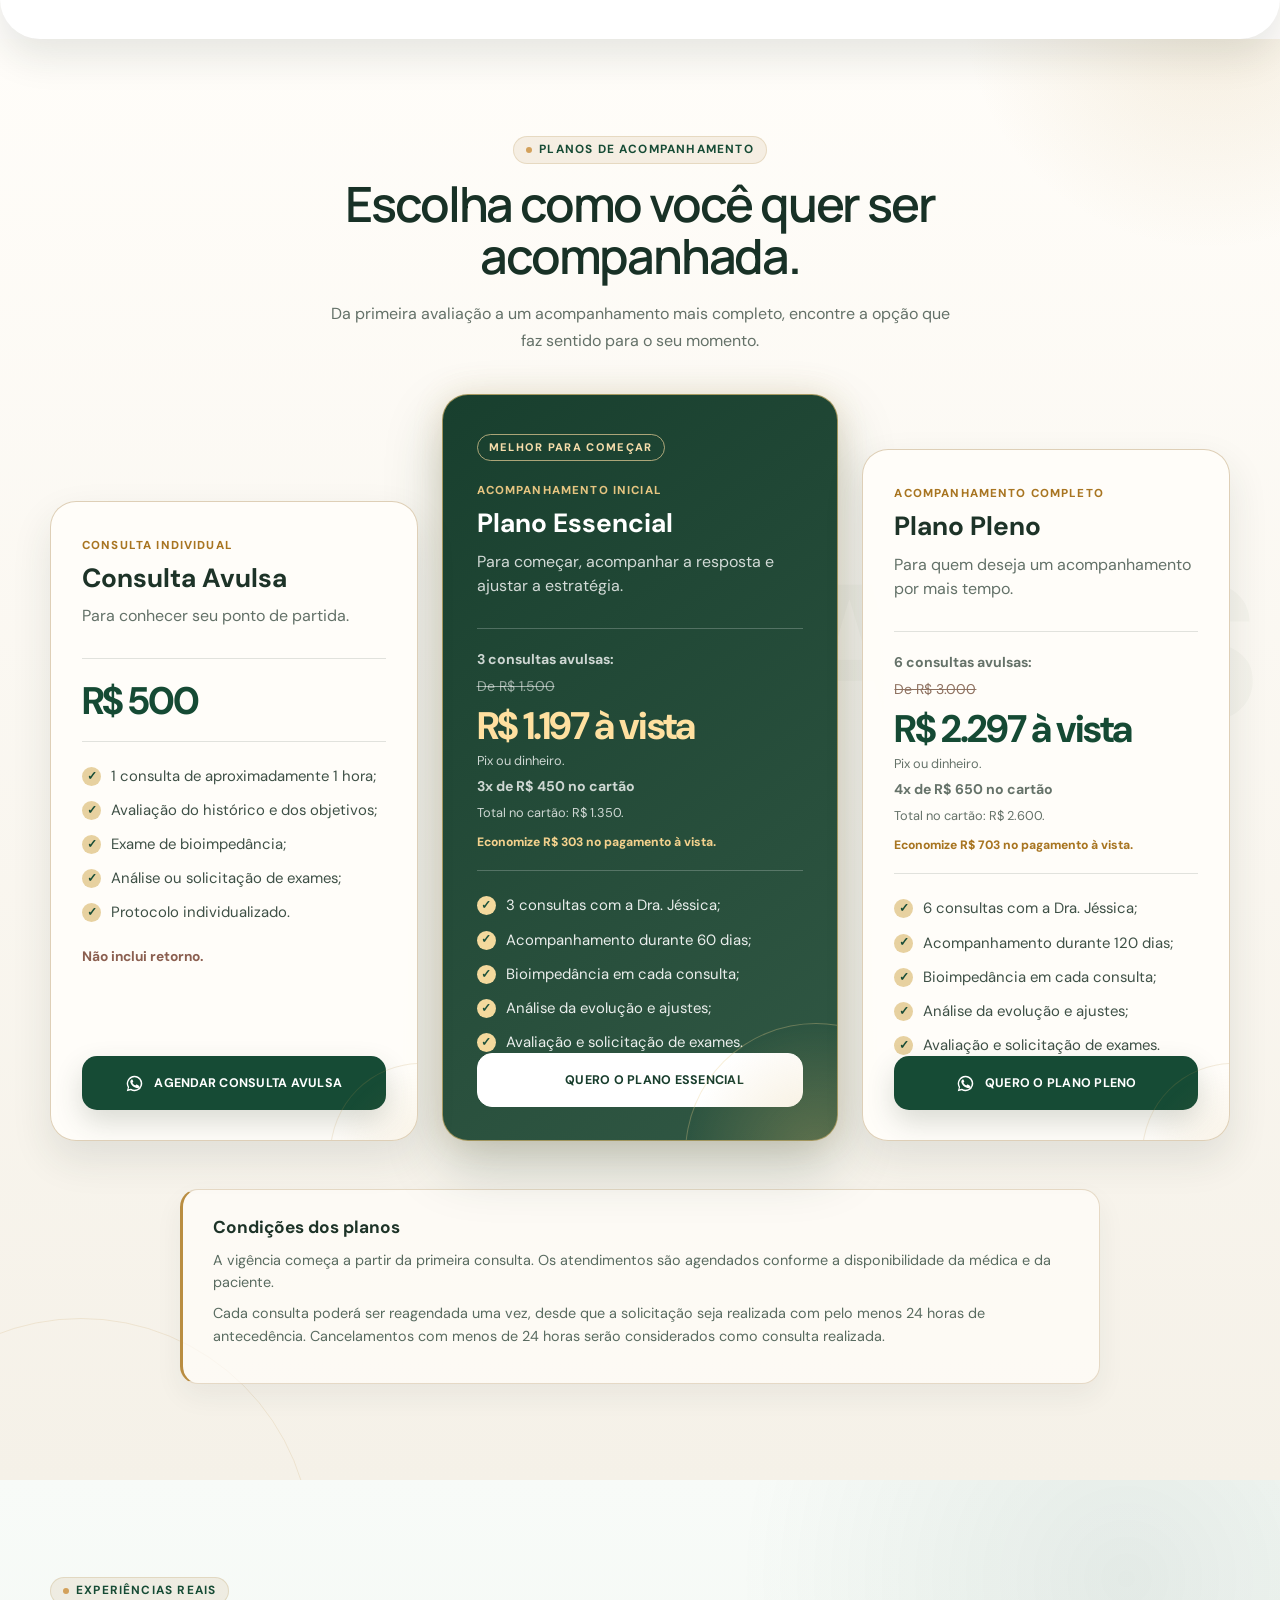
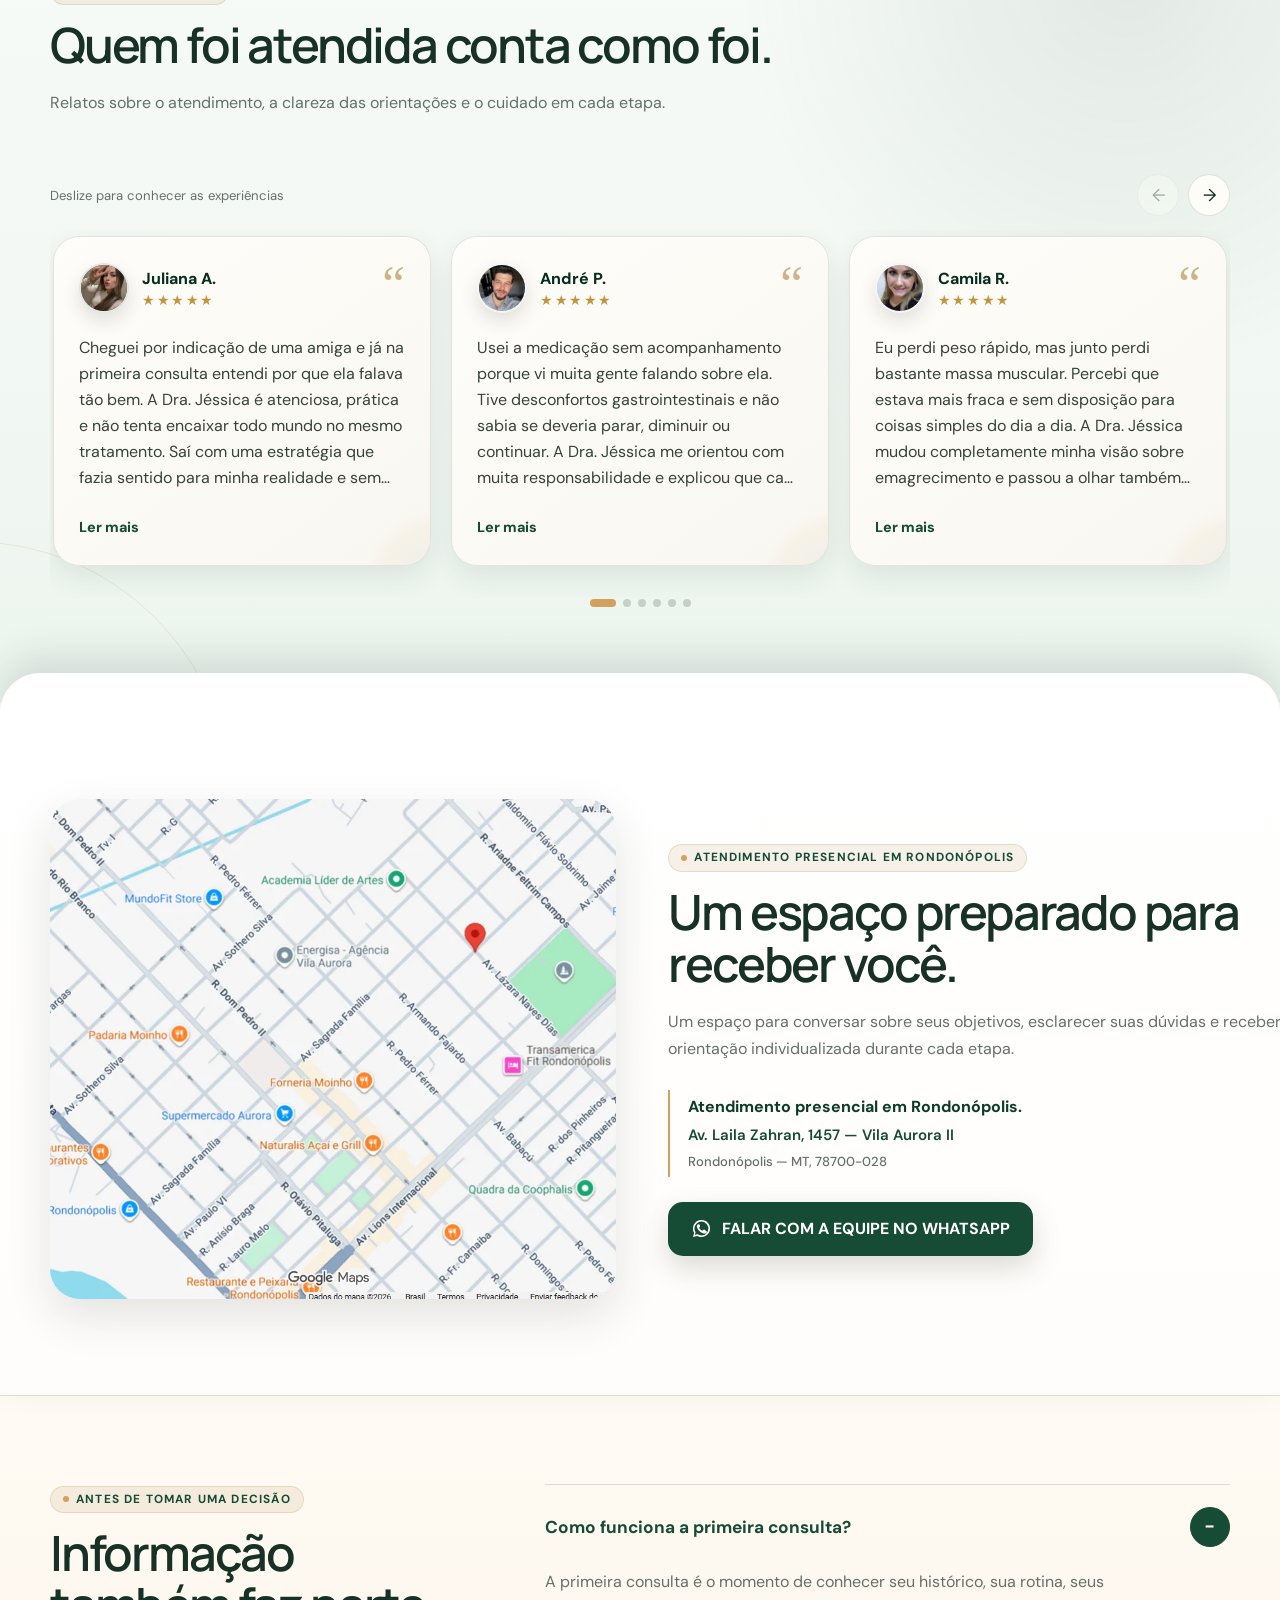
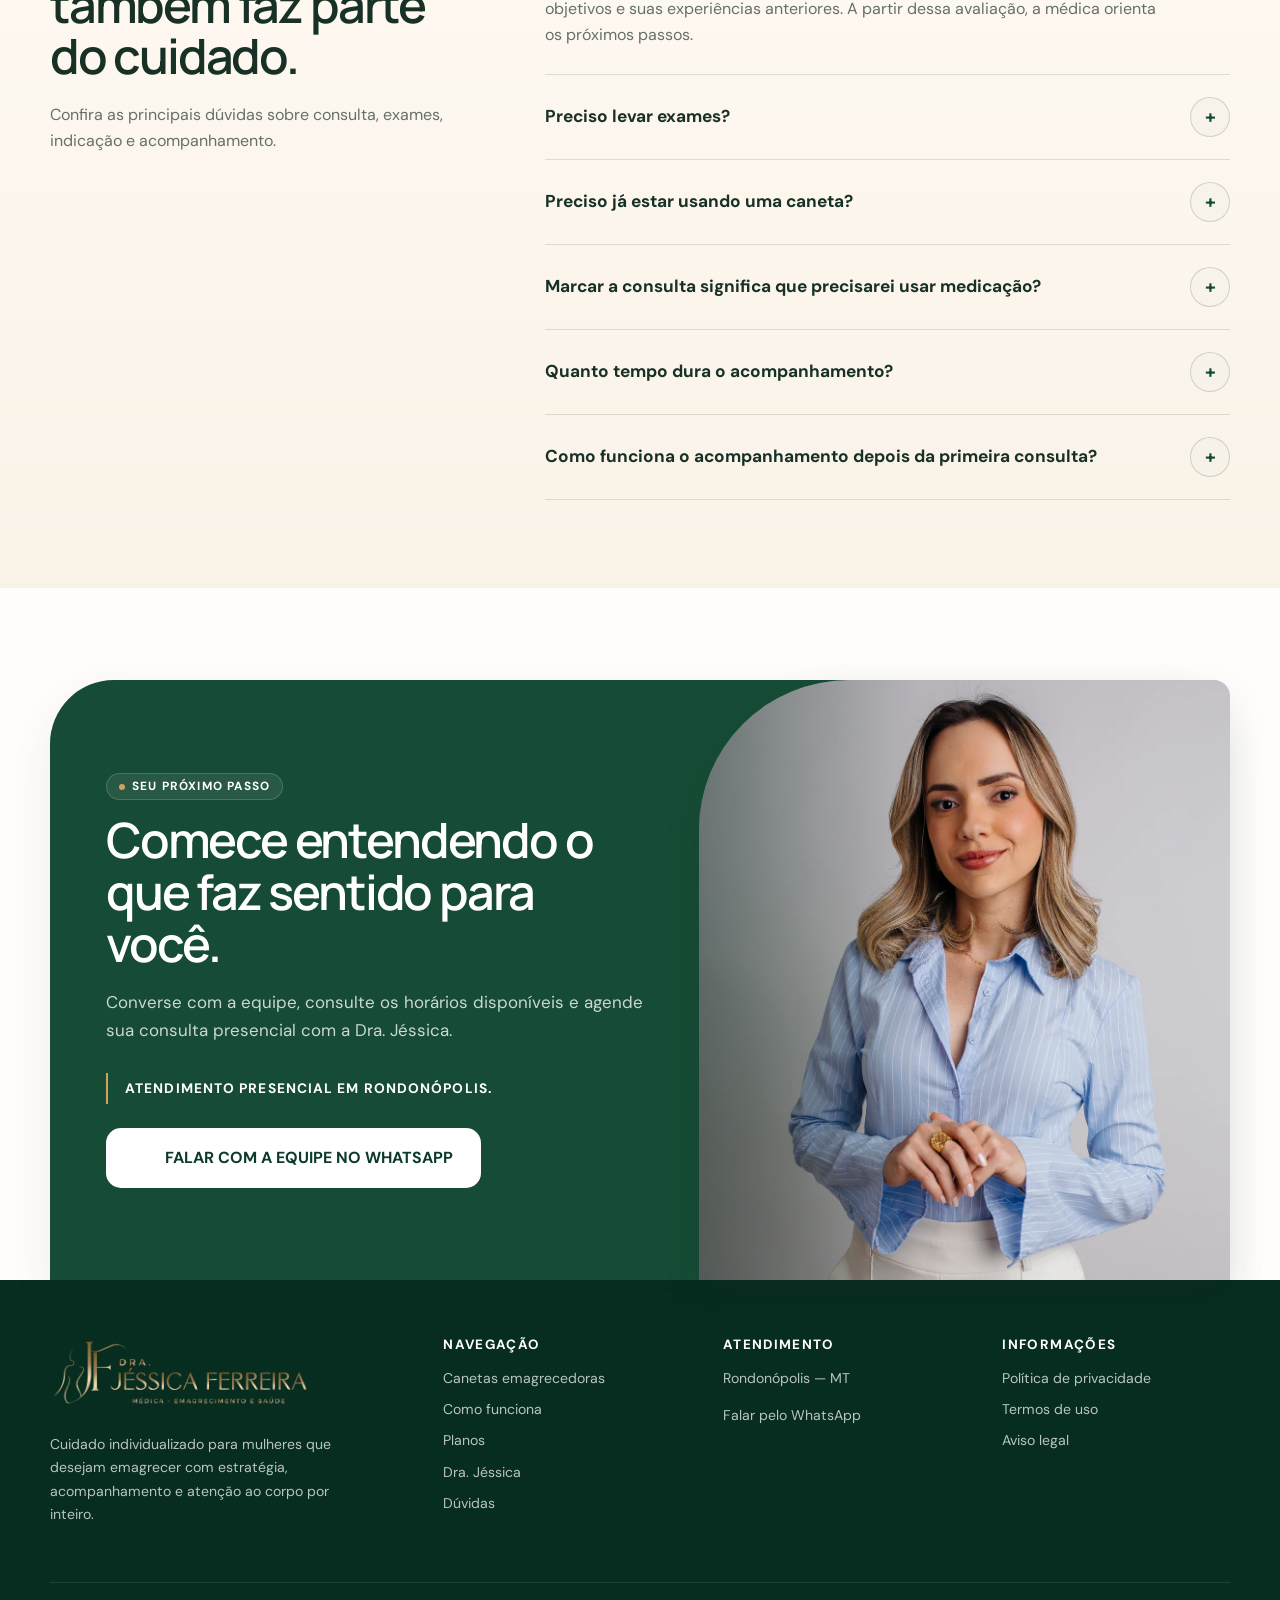
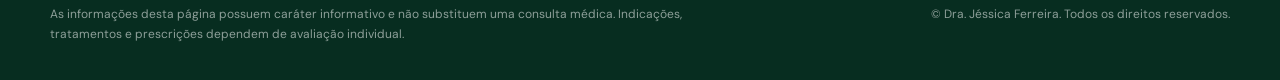
==== commit cc75fda5: "feat: adiciona planos de acompanhamento à LP" ====
--- a/index.html
+++ b/index.html
@@ -81,7 +81,7 @@
         <img class="brand-logo" src="assets/images/brand/jessica-ferreira-logo.webp" alt="Dra. Jéssica Ferreira — Médica, Emagrecimento e Saúde" width="1131" height="301">
       </a>
       <nav class="desktop-nav" aria-label="Navegação principal">
-        <a href="#canetas">Canetas emagrecedoras</a><a href="#como-funciona">Como funciona</a><a href="#dra-jessica">Dra. Jéssica</a><a href="#duvidas">Dúvidas</a>
+        <a href="#canetas">Canetas emagrecedoras</a><a href="#como-funciona">Como funciona</a><a href="#planos">Planos</a><a href="#dra-jessica">Dra. Jéssica</a><a href="#duvidas">Dúvidas</a>
       </nav>
       <a class="btn btn-primary header-cta" href="#" data-whatsapp data-location="header" data-section="header"><img src="assets/icons/whatsapp.svg" alt="" width="21" height="21">FALAR COM A EQUIPE NO WHATSAPP</a>
       <button class="menu-toggle" type="button" aria-expanded="false" aria-controls="mobileMenu" aria-label="Abrir menu"><span></span><span></span><span></span></button>
@@ -89,7 +89,7 @@
     <div class="menu-backdrop" data-menu-close></div>
     <nav class="mobile-menu" id="mobileMenu" aria-label="Menu mobile" aria-hidden="true">
       <div class="mobile-menu-top"><img class="brand-logo" src="assets/images/brand/jessica-ferreira-logo.webp" alt="Dra. Jéssica Ferreira" width="1131" height="301"><button type="button" data-menu-close aria-label="Fechar menu">×</button></div>
-      <a href="#canetas">Canetas emagrecedoras</a><a href="#como-funciona">Como funciona</a><a href="#dra-jessica">Dra. Jéssica</a><a href="#duvidas">Dúvidas</a>
+      <a href="#canetas">Canetas emagrecedoras</a><a href="#como-funciona">Como funciona</a><a href="#planos">Planos</a><a href="#dra-jessica">Dra. Jéssica</a><a href="#duvidas">Dúvidas</a>
       <a class="btn btn-primary" href="#" data-whatsapp data-location="header" data-section="mobile_menu"><img src="assets/icons/whatsapp.svg" alt="" width="21" height="21">FALAR COM A EQUIPE NO WHATSAPP</a>
     </nav>
   </header>
@@ -220,13 +220,46 @@
         <div class="section-heading reveal"><p class="section-label">Quem vai cuidar de você</p><h2>Um acompanhamento conduzido de perto.</h2><p>Antes de definir qualquer estratégia, a Dra. Jéssica considera seu histórico, sua rotina, seus exames, sua composição corporal e seus objetivos.</p><p>Ao longo do processo, acompanha a resposta do organismo e orienta os próximos passos de forma individualizada.</p><p class="doctor-credential"><strong>Dra. Jéssica Ferreira</strong><br>Médica, pós-graduada em Nutrologia, em Obesidade e Síndrome Metabólica.</p><a class="btn btn-primary" href="#" data-whatsapp data-location="doctor" data-section="doctor"><img src="assets/icons/whatsapp.svg" alt="" width="21" height="21">FALAR COM A EQUIPE NO WHATSAPP</a><!-- INSERIR CRM/RQE SOMENTE APÓS CONFIRMAÇÃO --></div>      </div>
     </section>
 
+    <section class="section plans section-break--straight depth-soft" id="planos" aria-labelledby="plans-title">
+      <span class="plans-decoration" aria-hidden="true">PLANOS</span>
+      <div class="container">
+        <div class="section-heading centered plans-heading reveal">
+          <p class="section-label">PLANOS DE ACOMPANHAMENTO</p>
+          <h2 id="plans-title">Escolha como você quer ser acompanhada.</h2>
+          <p>Da primeira avaliação a um acompanhamento mais completo, encontre a opção que faz sentido para o seu momento.</p>
+        </div>
+        <div class="plans-grid">
+          <article class="plan-card plan-card--essential reveal" aria-labelledby="plan-essential-title">
+            <p class="plan-badge">MELHOR PARA COMEÇAR</p>
+            <div class="plan-card-header"><p class="plan-kicker">Acompanhamento inicial</p><h3 id="plan-essential-title">Plano Essencial</h3><p>Para começar, acompanhar a resposta e ajustar a estratégia.</p></div>
+            <div class="plan-price"><span>3 consultas avulsas:</span><s>De R$ 1.500</s><strong>R$ 1.197 à vista</strong><small>Pix ou dinheiro.</small><b>3x de R$ 450 no cartão</b><small>Total no cartão: R$ 1.350.</small><em>Economize R$ 303 no pagamento à vista.</em></div>
+            <ul class="plan-includes"><li><span aria-hidden="true">✓</span>3 consultas com a Dra. Jéssica;</li><li><span aria-hidden="true">✓</span>Acompanhamento durante 60 dias;</li><li><span aria-hidden="true">✓</span>Bioimpedância em cada consulta;</li><li><span aria-hidden="true">✓</span>Análise da evolução e ajustes;</li><li><span aria-hidden="true">✓</span>Avaliação e solicitação de exames.</li></ul>
+            <a class="btn btn-light plan-cta" href="#" data-whatsapp data-location="plans_essential" data-section="plans" data-whatsapp-message="Olá! Gostaria de saber mais sobre o Plano Essencial da Dra. Jéssica."><img src="assets/icons/whatsapp.svg" alt="" width="21" height="21">QUERO O PLANO ESSENCIAL</a>
+          </article>
+          <article class="plan-card plan-card--single reveal" aria-labelledby="plan-single-title">
+            <div class="plan-card-header"><p class="plan-kicker">Consulta individual</p><h3 id="plan-single-title">Consulta Avulsa</h3><p>Para conhecer seu ponto de partida.</p></div>
+            <div class="plan-price"><strong>R$ 500</strong></div>
+            <ul class="plan-includes"><li><span aria-hidden="true">✓</span>1 consulta de aproximadamente 1 hora;</li><li><span aria-hidden="true">✓</span>Avaliação do histórico e dos objetivos;</li><li><span aria-hidden="true">✓</span>Exame de bioimpedância;</li><li><span aria-hidden="true">✓</span>Análise ou solicitação de exames;</li><li><span aria-hidden="true">✓</span>Protocolo individualizado.</li></ul>
+            <p class="plan-note">Não inclui retorno.</p>
+            <a class="btn btn-primary plan-cta" href="#" data-whatsapp data-location="plans_single" data-section="plans" data-whatsapp-message="Olá! Gostaria de saber mais sobre a Consulta Avulsa com a Dra. Jéssica."><img src="assets/icons/whatsapp.svg" alt="" width="21" height="21">AGENDAR CONSULTA AVULSA</a>
+          </article>
+          <article class="plan-card plan-card--pleno reveal" aria-labelledby="plan-pleno-title">
+            <div class="plan-card-header"><p class="plan-kicker">Acompanhamento completo</p><h3 id="plan-pleno-title">Plano Pleno</h3><p>Para quem deseja um acompanhamento por mais tempo.</p></div>
+            <div class="plan-price"><span>6 consultas avulsas:</span><s>De R$ 3.000</s><strong>R$ 2.297 à vista</strong><small>Pix ou dinheiro.</small><b>4x de R$ 650 no cartão</b><small>Total no cartão: R$ 2.600.</small><em>Economize R$ 703 no pagamento à vista.</em></div>
+            <ul class="plan-includes"><li><span aria-hidden="true">✓</span>6 consultas com a Dra. Jéssica;</li><li><span aria-hidden="true">✓</span>Acompanhamento durante 120 dias;</li><li><span aria-hidden="true">✓</span>Bioimpedância em cada consulta;</li><li><span aria-hidden="true">✓</span>Análise da evolução e ajustes;</li><li><span aria-hidden="true">✓</span>Avaliação e solicitação de exames.</li></ul>
+            <a class="btn btn-primary plan-cta" href="#" data-whatsapp data-location="plans_pleno" data-section="plans" data-whatsapp-message="Olá! Gostaria de saber mais sobre o Plano Pleno da Dra. Jéssica."><img src="assets/icons/whatsapp.svg" alt="" width="21" height="21">QUERO O PLANO PLENO</a>
+          </article>
+        </div>
+        <aside class="plan-terms reveal" aria-labelledby="plans-terms-title"><h3 id="plans-terms-title">Condições dos planos</h3><p>A vigência começa a partir da primeira consulta. Os atendimentos são agendados conforme a disponibilidade da médica e da paciente.</p><p>Cada consulta poderá ser reagendada uma vez, desde que a solicitação seja realizada com pelo menos 24 horas de antecedência. Cancelamentos com menos de 24 horas serão considerados como consulta realizada.</p></aside>
+      </div>
+    </section>
     <section class="section testimonials section-break--straight depth-none" id="depoimentos" aria-labelledby="testimonials-title">
       <div class="container">
         <div class="testimonials-head reveal">
           <div class="section-heading">
-            <p class="section-label">EXPERIÊNCIAS DE QUEM BUSCOU ACOMPANHAMENTO</p>
-            <h2 id="testimonials-title">Quando você se sente realmente acompanhada.</h2>
-            <p>Cada pessoa chega com uma história, uma dúvida e uma necessidade diferente. O acompanhamento começa justamente por entender isso.</p>
+            <p class="section-label">EXPERIÊNCIAS REAIS</p>
+            <h2 id="testimonials-title">Quem foi atendida conta como foi.</h2>
+            <p>Relatos sobre o atendimento, a clareza das orientações e o cuidado em cada etapa.</p>
           </div>
         </div>
 
@@ -334,7 +367,7 @@
   <footer class="site-footer">
     <div class="container footer-grid">
       <div><a class="brand footer-brand" href="#inicio" aria-label="Dra. Jéssica Ferreira — início"><img class="brand-logo" src="assets/images/brand/jessica-ferreira-logo.webp" alt="Dra. Jéssica Ferreira — Médica, Emagrecimento e Saúde" width="1131" height="301" loading="lazy" decoding="async"></a><p>Cuidado individualizado para mulheres que desejam emagrecer com estratégia, acompanhamento e atenção ao corpo por inteiro.</p></div>
-      <div><h2>Navegação</h2><a href="#canetas">Canetas emagrecedoras</a><a href="#como-funciona">Como funciona</a><a href="#dra-jessica">Dra. Jéssica</a><a href="#duvidas">Dúvidas</a></div>
+      <div><h2>Navegação</h2><a href="#canetas">Canetas emagrecedoras</a><a href="#como-funciona">Como funciona</a><a href="#planos">Planos</a><a href="#dra-jessica">Dra. Jéssica</a><a href="#duvidas">Dúvidas</a></div>
       <div><h2>Atendimento</h2><p>Rondonópolis — MT</p><a href="#" data-whatsapp data-location="footer" data-section="footer">Falar pelo WhatsApp</a></div>
       <div><h2>Informações</h2><a href="legal.html#privacidade">Política de privacidade</a><a href="legal.html#termos">Termos de uso</a><a href="#aviso-legal">Aviso legal</a></div>
     </div>
--- a/assets/css/main.min.css
+++ b/assets/css/main.min.css
@@ -1 +1,11 @@
-:root{--green:#164b35;--green-dark:#0d3b29;--green-deep:#072d20;--gold:#d3a15b;--caramel:#74482f;--cream:#faf5ec;--paper:#fffdfb;--blue:#f5f8f5;--text:#183126;--muted:#647168;--line:rgba(13,59,41,.14);--shadow-main:0 18px 45px rgba(28,43,34,.12);--shadow-soft:0 8px 24px rgba(28,43,34,.08);--shadow-float:0 22px 55px rgba(28,43,34,.16);--section-curve-large:96px;--section-curve-mobile:44px;--section-overlap-large:56px;--section-overlap-mobile:28px;--shadow-none:none;--shadow-soft:0 16px 40px rgba(30,52,41,.08);--shadow-medium:0 24px 60px rgba(30,52,41,.14);--radius:22px;--container:1180px}*{box-sizing:border-box}html{scroll-behavior:auto;scroll-padding-top:86px}body{margin:0;min-width:320px;overflow-x:hidden;color:var(--text);background:var(--paper);font-family:"DM Sans",Arial,sans-serif;font-size:16px;line-height:1.65;-webkit-font-smoothing:antialiased}img{display:block;max-width:100%}a{color:inherit;text-decoration:none}button,a{-webkit-tap-highlight-color:transparent}button{font:inherit}.container{width:min(calc(100% - 44px),var(--container));margin-inline:auto}.section{padding:82px 0}.section-break--straight,.section-break--curve,.section-break--curve-inverted,.section-break--overlap,.section-break--floating{position:relative}.depth-none{--section-depth:var(--shadow-none)}.depth-soft{--section-depth:var(--shadow-soft)}.depth-medium{--section-depth:var(--shadow-medium)}.skip-link{position:fixed;z-index:9999;left:16px;top:-80px;padding:12px 18px;color:#fff;background:var(--green-deep);border-radius:10px}.skip-link:focus{top:12px}.scroll-progress{position:fixed;z-index:1001;inset:0 0 auto;height:3px;pointer-events:none}.scroll-progress span{display:block;width:0;height:100%;background:var(--gold)}h1,h2,h3,p{margin-top:0}h1,h2{font-family:"Manrope",Arial,sans-serif;font-weight:600;letter-spacing:-.045em;line-height:1.06}h1{max-width:710px;margin-bottom:22px;font-size:clamp(3.5rem,4.8vw,4.5rem)}h2{margin-bottom:20px;font-size:clamp(2.2rem,3.8vw,3.35rem)}h3{line-height:1.25}p{color:var(--muted)}.section-heading{max-width:650px}.section-heading.wide{max-width:880px}.section-heading.centered{margin-inline:auto;text-align:center}.section-heading.light h2,.section-heading.light p{color:#fff}.section-heading.light p{opacity:.76}.section-label,.eyebrow{display:inline-flex;align-items:center;margin-bottom:14px;padding:7px 12px;color:var(--green);background:rgba(183,149,88,.13);border:1px solid rgba(183,149,88,.24);border-radius:99px;font-size:.74rem;font-weight:700;letter-spacing:.1em;line-height:1;text-transform:uppercase}.section-label::before,.eyebrow::before{width:6px;height:6px;margin-right:7px;content:"";background:var(--gold);border-radius:50%}.section-intro{max-width:500px;margin:0;font-size:1.08rem}.section-row{display:grid;grid-template-columns:1.15fr .85fr;gap:74px;align-items:end}.btn{display:inline-flex;min-height:54px;align-items:center;justify-content:center;gap:10px;padding:13px 22px;border:1px solid transparent;border-radius:15px;font-size:1rem;font-weight:700;line-height:1.2;text-align:center;transition:transform .2s ease,box-shadow .2s ease,background .2s ease}.btn img{flex:0 0 auto}.btn-primary{color:#fff;background:var(--green);box-shadow:0 12px 28px rgba(49,64,51,.18)}.btn-light{color:var(--green-dark);background:#fff}.btn-secondary{color:var(--green);border-color:var(--line);background:transparent}.btn-large{min-height:60px;padding-inline:27px}.btn:active{transform:scale(.98)}.text-link{display:inline-block;color:var(--green);font-weight:700;border-bottom:1px solid var(--gold)}:focus-visible{outline:3px solid rgba(183,149,88,.75);outline-offset:4px}.site-header{position:fixed;z-index:1000;inset:14px 0 auto;pointer-events:none}.site-header.header-scrolled{background:transparent;box-shadow:none}.header-inner{display:flex;height:72px;align-items:center;gap:28px;padding:10px 18px;pointer-events:auto;background:rgba(255,253,249,.94);border:1px solid rgba(183,149,88,.16);border-radius:20px;box-shadow:0 14px 40px rgba(34,46,37,.12);backdrop-filter:blur(16px);transition:background .25s ease,box-shadow .25s ease,transform .25s ease}.site-header.header-scrolled .header-inner{background:rgba(255,253,249,.50);box-shadow:0 16px 44px rgba(34,46,37,.14)}.brand{display:inline-flex;flex:0 0 auto;align-items:center;gap:11px}.brand-logo{display:block;width:160px;height:auto}.brand-monogram{display:grid;width:42px;height:42px;place-items:center;color:#fff;background:var(--green);border:1px solid rgba(183,149,88,.65);border-radius:50%;font-family:Georgia,serif;font-size:.9rem}.brand strong,.brand small{display:block;line-height:1.18}.brand strong{font-family:"Manrope",sans-serif;font-size:.95rem}.brand small{margin-top:3px;color:var(--muted);font-size:.68rem}.desktop-nav{display:flex;align-items:center;gap:24px;margin-left:auto}.desktop-nav a{color:#515d53;font-size:.85rem;font-weight:600}.desktop-nav a.active{color:var(--green-dark)}.header-cta{min-height:44px;padding:10px 16px;font-size:.84rem}.menu-toggle{display:none;width:44px;height:44px;margin-left:auto;padding:11px;border:0;background:transparent}.menu-toggle span{display:block;height:2px;margin:5px 0;background:var(--green)}.mobile-menu,.menu-backdrop{display:none}.mobile-menu{pointer-events:auto}.hero{position:relative;padding:112px 0 104px;overflow:hidden;background:#fff}.hero::before{position:absolute;width:600px;height:600px;content:"";right:-250px;top:-280px;border:1px solid rgba(183,149,88,.32);border-radius:50%}.hero-grid{display:grid;min-height:660px;grid-template-columns:1.1fr .9fr;gap:66px;align-items:center}.hero-copy{position:relative;z-index:1}.hero-lead{max-width:660px;margin-bottom:24px;font-size:1.14rem}.hero .btn{margin-bottom:10px}.hero-location{margin:2px 0 0;color:var(--muted);font-size:.9rem;font-weight:600}.location-detail span{margin-right:7px;color:var(--gold);font-size:.72rem}.hero-visual{position:relative;width:100%;height:640px;min-height:0;align-self:center;overflow:hidden;background:#d2d1d2;border-radius:38px;box-shadow:var(--shadow-main)}.hero-visual>img{width:100%;height:100%;object-fit:cover;object-position:center 40%}.hero-caption{position:absolute;right:18px;bottom:18px;left:18px;padding:20px 22px;color:#fff;background:linear-gradient(135deg,rgba(7,45,32,.96),rgba(22,75,53,.9));border:1px solid rgba(225,203,157,.42);border-radius:18px;box-shadow:0 18px 42px rgba(7,45,32,.25);backdrop-filter:blur(12px)}.hero-caption::before{position:absolute;content:"";width:3px;top:20px;bottom:20px;left:0;background:var(--gold);border-radius:99px}.hero-caption strong,.hero-caption span{display:block}.hero-caption strong{font-family:"Manrope",sans-serif;font-size:1.24rem;letter-spacing:-.02em}.hero-caption-credential{max-width:390px;margin-top:6px;color:rgba(255,255,255,.78);font-size:.84rem;line-height:1.42}.trust-band{position:relative;z-index:3;margin-top:0}.trust-panel{display:grid;grid-template-columns:repeat(4,minmax(0,1fr));background:#fff;border:1px solid rgba(55,73,59,.11);border-radius:20px;box-shadow:var(--shadow-float)}.trust-panel article{display:flex;min-height:128px;align-items:center;gap:16px;padding:24px 27px;border-right:1px solid var(--line)}.trust-panel article:nth-child(4n){border-right:0}.trust-panel article>span{color:var(--gold);font-family:Georgia,serif;font-size:1.35rem}.trust-panel h2{margin:0 0 4px;font-family:"DM Sans",sans-serif;font-size:1.05rem;font-weight:700;letter-spacing:0}.trust-panel p{margin:0;font-size:.9rem;line-height:1.42}.questions{position:relative;z-index:1;padding:40px 0 98px;background:var(--paper)}.carousel-shell{margin-top:42px}.carousel-controls{display:flex;align-items:center;justify-content:space-between;margin-bottom:16px;color:var(--muted);font-size:.82rem}.carousel-controls div{display:flex;gap:8px}.carousel-controls button{display:grid;width:42px;height:42px;place-items:center;color:var(--green);background:#fff;border:1px solid var(--line);border-radius:50%;cursor:pointer}.carousel-controls button:disabled{opacity:.35}.question-track{display:grid;grid-auto-flow:column;grid-auto-columns:minmax(280px,1fr);grid-template-columns:repeat(4,minmax(280px,1fr));gap:17px;width:min(calc(100% - 44px),var(--container));margin-inline:auto;overflow-x:auto;padding:4px 2px 24px;scroll-behavior:smooth;scroll-snap-type:x mandatory;scrollbar-width:none}.question-track::-webkit-scrollbar{display:none}.question-card{position:relative;display:flex;min-height:198px;align-items:center;justify-content:center;padding:76px 24px 26px;overflow:hidden;isolation:isolate;color:#fff;background:linear-gradient(145deg,#1d5840 0%,#123f2d 52%,#082f22 100%);border:1px solid rgba(216,193,143,.52);border-radius:24px;box-shadow:0 14px 32px rgba(7,45,32,.2),inset 0 1px 0 rgba(255,255,255,.09);scroll-snap-align:start}.question-card::before{position:absolute;z-index:0;width:54px;height:3px;content:"";top:0;left:50%;background:linear-gradient(90deg,rgba(183,149,88,.2),#d8c18f,rgba(183,149,88,.2));border-radius:0 0 99px 99px;transform:translateX(-50%)}.question-card::after{position:absolute;z-index:-1;width:168px;height:118px;content:"";right:-72px;bottom:-64px;background:radial-gradient(circle at 32% 28%,rgba(216,193,143,.25),rgba(190,211,216,.13) 52%,transparent 72%);border:1px solid rgba(216,193,143,.18);border-radius:62% 38% 54% 46% / 43% 58% 42% 57%;transform:rotate(-15deg)}.question-card span{position:absolute;z-index:1;display:grid;width:52px;height:52px;top:16px;left:50%;place-items:center;color:var(--green-deep);background:linear-gradient(145deg,#fffdf7 8%,#ead39f 100%);border:1px solid rgba(255,255,255,.72);border-radius:17px;box-shadow:0 11px 25px rgba(18,28,22,.27),inset 0 1px 0 rgba(255,255,255,.9),0 0 0 5px rgba(216,193,143,.08);transform:translateX(-50%) rotate(-2deg)}.question-card span::after{position:absolute;width:7px;height:7px;content:"";right:5px;bottom:5px;background:var(--gold);border:2px solid rgba(255,255,255,.9);border-radius:50%;box-shadow:0 3px 8px rgba(98,74,31,.28)}.question-card span svg{width:27px;height:27px;fill:none;stroke:currentColor;stroke-width:1.65;stroke-linecap:round;stroke-linejoin:round;transition:transform .3s cubic-bezier(.22,.8,.28,1)}.question-card h3{position:relative;z-index:1;max-width:245px;margin:0;color:#fff;font-family:"Manrope",sans-serif;font-size:1.15rem;font-weight:700;letter-spacing:-.018em;line-height:1.32;text-align:center;text-wrap:balance;text-shadow:0 1px 1px rgba(15,24,18,.18)}.integrated-process{position:relative;overflow:hidden;padding:96px 0 90px;background:radial-gradient(circle at 73% 35%,#fff,rgba(248,245,237,.58) 33%,transparent 58%),linear-gradient(108deg,#fffdfb 0 42%,#eff6f1 100%)}.integrated-process::before{position:absolute;width:820px;height:820px;content:"";right:-290px;top:-380px;border:1px solid rgba(183,149,88,.14);border-radius:50%}.integrated-process::after{position:absolute;z-index:0;width:540px;height:540px;content:"";left:46%;top:90px;background:radial-gradient(circle,rgba(226,218,235,.18),rgba(190,211,216,.1) 42%,transparent 72%);border-radius:50%;filter:blur(8px);pointer-events:none}.integrated-process-layout{position:relative;z-index:1;display:grid;min-height:680px;grid-template-columns:minmax(360px,.72fr) minmax(650px,1.28fr);gap:8px;align-items:center}.integrated-process-copy{position:relative;z-index:6;align-self:start;max-width:420px;padding:46px 0 18px}.integrated-process-copy .section-label{margin-bottom:19px}.integrated-process-copy h2{width:740px;max-width:none;margin-bottom:24px;font-size:clamp(2.4rem,3.05vw,3.35rem);line-height:1.02;text-wrap:balance}.process-headline-lead,.process-headline-emphasis{display:block}.process-headline-lead{margin-bottom:8px;font-size:.64em;font-weight:600;letter-spacing:-.025em;line-height:1.15}.process-headline-emphasis{font-size:1em;font-weight:600}.integrated-process-copy>p:not(.section-label){max-width:380px;margin-bottom:24px;font-size:1rem;line-height:1.7}.integrated-process-copy .btn{margin-top:2px}.integrated-process-panel{position:relative;min-height:640px;isolation:isolate}.integrated-process-panel::before{position:absolute;z-index:-2;content:"";inset:-10px -48px 4px;background:radial-gradient(circle at 52% 47%,rgba(255,255,255,.94),rgba(255,255,255,.48) 42%,rgba(226,218,235,.11) 59%,transparent 74%);border-radius:48%}.process-visual{position:absolute;z-index:1;width:390px;height:390px;left:51%;top:48%;transform:translate(-50%,-50%)}.visual-halo,.visual-orbit{position:absolute;left:50%;top:50%;border-radius:50%;transform:translate(-50%,-50%)}.visual-halo-outer{width:410px;height:410px;background:radial-gradient(circle,rgba(255,255,255,.72) 0,rgba(226,218,235,.5) 24%,rgba(190,211,216,.4) 48%,rgba(255,255,255,.09) 69%,transparent 72%);border:1px solid rgba(183,149,88,.22);box-shadow:0 40px 96px rgba(44,58,48,.14),0 0 0 24px rgba(255,255,255,.18),0 0 64px rgba(216,193,143,.14)}.visual-halo-inner{width:292px;height:292px;background:linear-gradient(145deg,rgba(255,255,255,.98),rgba(242,238,228,.64));border:1px solid rgba(183,149,88,.34);box-shadow:inset 0 0 74px rgba(190,211,216,.32),0 28px 60px rgba(47,61,51,.15),0 0 0 10px rgba(255,255,255,.32),0 0 42px rgba(216,193,143,.18)}.visual-orbit{width:350px;height:132px;border:1px solid rgba(183,149,88,.3);transform:translate(-50%,-50%) rotate(-14deg)}.orbit-two{width:362px;height:176px;border-color:rgba(55,73,59,.1);transform:translate(-50%,-50%) rotate(21deg)}.visual-platform{position:absolute;z-index:2;width:240px;height:60px;left:50%;bottom:67px;background:linear-gradient(180deg,rgba(255,255,255,.98),rgba(218,225,219,.9) 48%,rgba(116,132,120,.72) 72%,rgba(69,82,70,.5));border:1px solid rgba(255,255,255,.84);border-radius:50%;box-shadow:0 28px 25px rgba(34,48,38,.16),0 10px 18px rgba(34,48,38,.08),inset 0 7px 14px rgba(255,255,255,.84);transform:translateX(-50%)}.visual-platform::before{position:absolute;width:184px;height:25px;content:"";left:50%;top:8px;background:radial-gradient(ellipse,rgba(183,149,88,.29),rgba(55,73,59,.13) 55%,transparent 72%);border-radius:50%;transform:translateX(-50%)}.medical-pen{position:absolute;z-index:4;display:block;width:auto;height:300px;left:50%;top:38.5%;object-fit:contain;filter:drop-shadow(0 22px 16px rgba(27,40,31,.22));transform:translate(-50%,-50%) rotate(70deg);transform-origin:center;transition:transform .45s cubic-bezier(.22,.8,.28,1),filter .45s ease}.visual-focus{position:absolute;z-index:5;display:grid;width:46px;height:46px;right:54px;top:76px;place-items:center;background:linear-gradient(145deg,#fffdf8,#d8c18f);border:1px solid rgba(255,255,255,.82);border-radius:50%;box-shadow:0 13px 26px rgba(44,58,48,.16),0 0 0 5px rgba(255,255,255,.2)}.visual-focus::before,.visual-focus::after,.visual-focus i::before,.visual-focus i::after{position:absolute;content:"";background:var(--green);border-radius:99px}.visual-focus::before{width:19px;height:2px}.visual-focus::after{width:2px;height:19px}.visual-focus i::before{width:31px;height:1px;left:-15px;top:0;opacity:.35}.visual-focus i::after{width:1px;height:31px;left:0;top:-15px;opacity:.35}.process-callouts{position:absolute;z-index:4;inset:0}.process-callout{position:absolute;display:grid;width:210px;min-height:138px;grid-template-columns:34px 1fr;gap:11px;align-items:start;padding:15px;background:linear-gradient(145deg,rgba(255,255,255,.98),rgba(249,246,239,.95));border:1px solid rgba(55,73,59,.15);border-radius:18px;box-shadow:0 13px 29px rgba(36,51,41,.09),0 3px 7px rgba(36,51,41,.035);transition:transform .28s cubic-bezier(.22,.8,.28,1),border-color .28s ease,box-shadow .28s ease,background .28s ease}.process-callout::before{position:absolute;height:1px;content:"";background:linear-gradient(90deg,rgba(183,149,88,.1),rgba(183,149,88,.65),rgba(183,149,88,.88));filter:drop-shadow(0 1px 2px rgba(183,149,88,.12));transform-origin:right center;transition:background .28s ease,box-shadow .28s ease}.process-callout::after{position:absolute;width:7px;height:7px;content:"";background:var(--gold);border:3px solid rgba(255,255,255,.9);border-radius:50%;box-shadow:0 0 0 1px rgba(183,149,88,.38)}.process-callout>span{display:grid;width:32px;height:32px;place-items:center;color:#fff;background:var(--green);border:1px solid rgba(216,193,143,.3);border-radius:50%;font-family:Georgia,serif;font-size:.68rem;transition:transform .28s ease,background .28s ease}.process-callout h3{margin:1px 0 4px;color:var(--green-deep);font-size:.9rem;line-height:1.2}.process-callout p{margin:0;color:#59655d;font-size:.72rem;line-height:1.42}.callout-one{left:0;top:270px}.callout-two{left:10px;bottom:81px}.callout-three{left:50%;bottom:10px;transform:translateX(-50%)}.callout-four{width:240px;right:20px;top:386px;bottom:auto}.callout-five{right:5px;top:229px}.callout-six{width:240px;right:-8px;top:31px}.callout-one::before{width:148px;left:100%;top:50%;border-radius:50%;transform:translateY(-50%)}.callout-one::after{left:calc(100% + 142px);top:calc(50% - 6px)}.callout-two::before{width:88px;left:100%;top:17px;border-radius:50%;transform:none}.callout-two::after{left:calc(100% + 82px);top:11px}.callout-three::before{width:1px;height:59px;left:50%;top:-59px;background:linear-gradient(180deg,rgba(183,149,88,.08),rgba(183,149,88,.72));transform:none}.callout-three::after{left:calc(50% - 6px);top:-65px}.callout-four::before{width:90px;right:100%;top:22%;border-radius:50%;transform:none}.callout-four::after{left:-96px;top:calc(22% - 6px)}.callout-five::before{width:82px;right:100%;top:49%;border-radius:50%;transform:none}.callout-five::after{left:-88px;top:calc(49% - 6px)}.callout-six::before{width:75px;right:100%;bottom:17px;border-radius:50%;transform:none}.callout-six::after{left:-81px;bottom:11px}.process-support-strip{position:relative;z-index:5;display:grid;grid-template-columns:repeat(4,minmax(0,1fr));gap:17px;margin-top:24px;padding:4px 2px 28px;overflow:visible;background:transparent;border:0}.process-support-card{position:relative;display:flex;min-height:190px;flex-direction:column;padding:27px 25px;overflow:hidden;isolation:isolate;background:linear-gradient(145deg,#fff 0%,#fbf9f4 58%,#f2f5f2 100%);border:1px solid rgba(183,149,88,.38);border-radius:24px;box-shadow:0 14px 32px rgba(28,43,34,.14),inset 0 1px 0 rgba(255,255,255,.9);transition:transform .3s cubic-bezier(.22,.8,.28,1),border-color .3s ease,box-shadow .3s ease,background .3s ease}.process-support-card::before{position:absolute;z-index:0;width:54px;height:3px;content:"";top:0;left:50%;background:linear-gradient(90deg,rgba(183,149,88,.15),#d8c18f,rgba(183,149,88,.15));border-radius:0 0 99px 99px;transform:translateX(-50%);transition:width .3s ease,opacity .3s ease}.process-support-card::after{position:absolute;z-index:-1;display:block;width:168px;height:118px;content:"";right:-72px;bottom:-64px;background:radial-gradient(circle at 32% 28%,rgba(216,193,143,.18),rgba(190,211,216,.12) 52%,transparent 72%);border:1px solid rgba(216,193,143,.14);border-radius:62% 38% 54% 46% / 43% 58% 42% 57%;transform:rotate(-15deg);transition:transform .38s cubic-bezier(.22,.8,.28,1),background .35s ease}.support-card-top{display:flex;align-items:center;justify-content:space-between;margin-bottom:28px}.support-icon{position:relative;display:grid;width:52px;height:52px;place-items:center;isolation:isolate;color:var(--green-deep);background:linear-gradient(145deg,#fffefb 0%,#f1e4c8 58%,#d9bf82 100%);border:1px solid rgba(183,149,88,.48);border-radius:17px;box-shadow:0 12px 26px rgba(43,58,47,.13),inset 0 1px 0 rgba(255,255,255,.96);line-height:1;transition:transform .28s ease,box-shadow .28s ease,background .28s ease}.support-icon::before{position:absolute;z-index:-1;content:"";inset:5px;border:1px solid rgba(183,149,88,.18);border-radius:12px}.support-icon::after{position:absolute;width:7px;height:7px;content:"";right:5px;bottom:5px;background:var(--gold);border:2px solid rgba(255,253,249,.95);border-radius:50%;box-shadow:0 2px 8px rgba(98,74,31,.28);transition:transform .28s ease,box-shadow .28s ease}.support-icon svg{width:25px;height:25px;fill:none;stroke:currentColor;stroke-width:1.75;stroke-linecap:round;stroke-linejoin:round;transition:transform .28s ease}.support-number{color:var(--gold);font-family:Georgia,serif;font-size:.78rem;letter-spacing:.04em}.process-support-card h3{position:relative;z-index:1;margin:0 0 10px;color:var(--green-deep);font-size:1.04rem;line-height:1.28}.process-support-card p{position:relative;z-index:1;margin:0;color:#56635a;font-size:.89rem;line-height:1.55}.reference-replica{padding:0;overflow:hidden;background:linear-gradient(135deg,#fff,#fffdfb)}.reference-hospital{display:grid;width:100%;max-width:none;min-height:400px;margin:0;grid-template-columns:1.06fr .94fr;overflow:hidden;background:#fffdfb;border-block:1px solid rgba(13,59,41,.1);box-shadow:0 24px 58px rgba(7,45,32,.11)}.reference-hospital-photo{position:relative;min-width:0;overflow:hidden}.reference-hospital-photo::after{position:absolute;content:"";inset:0;background:linear-gradient(90deg,transparent 72%,rgba(247,251,251,.88));pointer-events:none}.reference-hospital-photo img{display:block;width:100%;height:100%;object-fit:cover;object-position:center}.reference-hospital-copy{display:flex;min-width:0;flex-direction:column;justify-content:center;padding:57px 60px 42px}.reference-hospital-label{align-self:flex-start;margin:0 0 12px;padding:6px 11px;color:var(--green);background:rgba(22,75,53,.09);border-radius:999px;font-size:.68rem;font-weight:700;letter-spacing:.08em;text-transform:uppercase}.reference-hospital-copy h2{max-width:470px;margin:0 0 14px;color:var(--green-deep);font-size:clamp(2rem,2.8vw,3rem);line-height:1.08}.reference-hospital-copy>p:not(.reference-hospital-label){max-width:500px;margin:0;color:#5c6961;font-size:.94rem;line-height:1.58}.reference-hospital-services{display:grid;grid-template-columns:repeat(3,1fr);gap:20px;margin-top:30px}.reference-hospital-services article{min-width:0}.reference-hospital-services span{display:grid;width:38px;height:38px;margin-bottom:10px;place-items:center;color:var(--green);background:#fff;border:1px solid rgba(55,73,59,.13);border-radius:50%;font-family:Georgia,serif;font-size:.9rem;box-shadow:0 8px 18px rgba(45,64,52,.08)}.reference-hospital-services strong{display:block;color:var(--green-deep);font-size:calc(.76rem + 4px);line-height:1.35}.reference-hospital-services p{margin:6px 0 0;color:#667269;font-size:calc(.68rem + 4px);line-height:1.45}.section-dark{color:#fff;background:var(--green-dark)}.maintenance{position:relative;overflow:hidden;color:#fff;background:var(--green-deep)}.maintenance::before{position:absolute;width:720px;height:720px;content:"";right:-300px;top:-390px;border:1px solid rgba(216,193,143,.17);border-radius:50%}.maintenance::after{position:absolute;content:"";inset:0;background:linear-gradient(180deg,rgba(7,45,32,.84),rgba(7,45,32,.08) 38%,rgba(7,45,32,.36) 70%,rgba(7,45,32,.92));pointer-events:none}.maintenance-layout{position:relative;z-index:1;display:grid;min-height:760px;grid-template-columns:.86fr 1.14fr;grid-template-rows:560px auto;gap:0 34px;align-items:start;overflow:hidden}.maintenance-copy{position:relative;z-index:4;max-width:490px;grid-column:1;grid-row:1;padding:52px 0 34px 18px}.maintenance-copy .section-label{color:#fff;background:rgba(216,193,143,.08);border-color:rgba(216,193,143,.34)}.maintenance-copy h2{margin-bottom:20px;color:#fff;font-size:clamp(2.45rem,3.25vw,3.55rem);line-height:1.03}.maintenance-copy>p:not(.section-label){max-width:445px;color:rgba(255,255,255,.72);font-size:.98rem;line-height:1.67}.maintenance-copy .btn{margin-top:9px;color:var(--green-dark);background:#fff}.maintenance-visual{position:absolute;z-index:0;margin:0;overflow:hidden;inset:0}.maintenance-visual::before{position:absolute;z-index:2;width:190px;height:190px;content:"";right:-80px;top:-80px;border:1px solid rgba(216,193,143,.2);border-radius:50%;pointer-events:none}.maintenance-visual::after{position:absolute;z-index:1;content:"";inset:0;background:linear-gradient(90deg,#072d20 0%,rgba(7,45,32,.96) 34%,rgba(13,59,41,.72) 47%,rgba(13,59,41,.1) 75%,rgba(7,45,32,.4) 100%),linear-gradient(180deg,rgba(7,45,32,.72) 0%,transparent 34%,transparent 68%,rgba(7,45,32,.86) 100%);pointer-events:none}.maintenance-image{position:absolute;overflow:hidden;inset:-9% -5% -8% 0}.maintenance-image img{display:block;width:112%;height:112%;object-fit:cover;object-position:center;filter:saturate(.86) contrast(1.03);transform:translate(-5%,-5%)}.maintenance blockquote{position:absolute;z-index:3;width:min(440px,40%);margin:0;right:4%;bottom:214px;padding:0 0 0 25px;color:#fff;border-left:2px solid var(--gold);font-family:Georgia,serif;font-size:clamp(1.42rem,1.9vw,1.9rem);font-style:italic;line-height:1.25;text-shadow:0 3px 18px rgba(20,34,25,.58)}.maintenance-points{position:relative;z-index:4;display:grid;grid-column:1/-1;grid-row:2;grid-template-columns:repeat(3,1fr);gap:0;align-self:end;background:rgba(7,45,32,.88);border-block:1px solid rgba(255,255,255,.14);backdrop-filter:blur(10px)}.maintenance-points article{position:relative;min-height:200px;padding:25px 30px;background:transparent;border-right:1px solid rgba(255,255,255,.14)}.maintenance-points article:last-child{border-right:0}.maintenance-points article::before{position:absolute;content:attr(data-step);right:27px;top:29px;color:var(--gold);font-family:Georgia,serif;font-size:.76rem}.maintenance-points span{display:grid;width:42px;height:42px;place-items:center;color:var(--gold);border:1px solid rgba(216,193,143,.5);border-radius:50%;font-family:Georgia,serif;font-size:1.28rem}.maintenance-points h3{margin:20px 0 8px;color:#fff;font-size:1.05rem}.maintenance-points p{margin:0;color:rgba(255,255,255,.68);font-size:.9rem;line-height:1.52}.journey{background:#fff}.journey-line{position:relative;display:grid;grid-template-columns:repeat(5,1fr);gap:0;margin-top:52px}.journey-line::before{position:absolute;content:"";height:1px;left:5%;right:5%;top:31px;background:var(--line)}.journey-line article{position:relative;padding:0 22px}.journey-line article:first-child{padding-left:0}.journey-line article:last-child{padding-right:0}.journey-line span{position:relative;z-index:1;display:grid;width:62px;height:62px;place-items:center;color:var(--green);background:var(--cream);border:1px solid rgba(183,149,88,.35);border-radius:50%;font-family:Georgia,serif;font-size:1.2rem}.journey-line h3{margin:25px 0 9px;font-size:1.08rem}.journey-line p{margin:0;font-size:.91rem;line-height:1.5}.comparison{background:var(--cream)}.comparison-layout{display:grid;grid-template-columns:.78fr 1.22fr;gap:20px;max-width:1000px;margin:46px auto 0;align-items:stretch}.comparison-neutral,.comparison-featured{padding:34px;border-radius:26px}.comparison-neutral{margin-block:24px;background:#fff;border:1px solid var(--line);box-shadow:var(--shadow-soft)}.comparison-featured{color:#fff;background:var(--green);box-shadow:var(--shadow-main)}.comparison-layout h3{margin:13px 0 24px;font-size:1.32rem}.comparison-layout ul{display:grid;gap:12px;margin:0;padding:0;list-style:none}.comparison-layout li{position:relative;padding-left:25px;color:var(--muted)}.comparison-layout li::before{position:absolute;content:"✓";left:0;color:var(--gold);font-weight:700}.comparison-featured li{color:rgba(255,255,255,.82)}.badge{display:inline-block;padding:6px 11px;color:var(--green-dark);background:#e4d1aa;border-radius:99px;font-size:.7rem;font-weight:700;letter-spacing:.08em;text-transform:uppercase}.doctor{overflow:hidden;background:#fff}.doctor-grid{display:grid;grid-template-columns:1.12fr .88fr;gap:0;align-items:center}.doctor-photo{position:relative;height:700px;overflow:hidden;border-radius:0 72px 72px 0;box-shadow:var(--shadow-main)}.doctor-photo>img{width:100%;height:100%;object-fit:cover;object-position:center 20%}.doctor-photo-note{position:absolute;right:0;bottom:0;left:0;padding:38px 27px 24px;color:#fff;background:linear-gradient(180deg,transparent,rgba(7,45,32,.9))}.doctor-photo-note span,.doctor-photo-note strong{display:block}.doctor-photo-note span{color:rgba(255,255,255,.65);font-size:.82rem}.doctor-photo-note strong{margin-top:4px;font-size:.96rem}.doctor .section-heading>p:not(.section-label){font-size:1.02rem}.doctor-grid>.section-heading{position:relative;z-index:2;max-width:590px;margin-left:-68px;padding:48px 0 48px 54px;background:rgba(255,255,255,.94);border-left:2px solid var(--gold)}.doctor .btn{margin-top:9px}.testimonials{position:relative;overflow:hidden;background:radial-gradient(circle at 88% 12%,rgba(22,75,53,.09),transparent 29%),linear-gradient(180deg,#f8fbf8,#edf5ef)}.testimonials::before{position:absolute;width:520px;height:520px;content:"";left:-290px;bottom:-360px;border:1px solid rgba(183,149,88,.17);border-radius:50%;pointer-events:none}.testimonials-head{position:relative;z-index:1;display:grid;grid-template-columns:minmax(0,900px);gap:0;align-items:start}.testimonials-head .section-heading{max-width:900px}.testimonials-head .section-heading>p:not(.section-label){max-width:680px}.testimonials-summary{display:flex;min-height:128px;align-items:center;gap:16px;padding:22px 24px;background:rgba(255,253,248,.88);border:1px solid rgba(55,73,59,.13);border-radius:24px;box-shadow:0 16px 38px rgba(36,51,41,.1);backdrop-filter:blur(10px)}.testimonials-summary-icon{display:grid;flex:0 0 auto;width:48px;height:48px;place-items:center;color:var(--green-deep);background:linear-gradient(145deg,#fffaf0,#dfc98f);border:1px solid rgba(183,149,88,.3);border-radius:15px;font-size:1.24rem;box-shadow:0 9px 20px rgba(43,58,47,.1)}.testimonials-summary strong,.testimonials-summary small{display:block}.testimonials-summary strong{color:var(--green-deep);font-size:.96rem}.testimonials-summary-stars,.testimonial-stars{display:block;color:#c09542;letter-spacing:.11em;line-height:1}.testimonials-summary-stars{margin-top:7px;font-size:1.12rem}.testimonials-summary small{margin-top:9px;color:#657168;font-size:.72rem;line-height:1.35}.testimonials-carousel{position:relative;z-index:1;margin-top:46px}.testimonials-toolbar{display:flex;min-height:46px;align-items:center;justify-content:space-between;gap:20px;margin-bottom:12px;color:#657168;font-size:.82rem}.testimonial-controls{display:none;align-items:center;gap:9px}.testimonials.is-enhanced .testimonial-controls{display:flex}.testimonial-controls button{display:grid;width:42px;height:42px;place-items:center;color:var(--green-deep);background:rgba(255,253,248,.9);border:1px solid rgba(55,73,59,.15);border-radius:50%;font-size:1.08rem;cursor:pointer;transition:transform .2s ease,border-color .2s ease,box-shadow .2s ease,opacity .2s ease}.testimonial-controls button:disabled{opacity:.35;cursor:default}.testimonials-track{display:grid;grid-auto-flow:column;grid-auto-columns:calc((100% - 40px)/3);gap:20px;align-items:start;overflow-x:auto;overscroll-behavior-inline:contain;padding:6px 3px 32px;scroll-behavior:smooth;scroll-padding-inline:3px;scroll-snap-type:x mandatory;scrollbar-width:none;cursor:grab}.testimonials-track::-webkit-scrollbar{display:none}.testimonials-track.is-dragging{cursor:grabbing;scroll-behavior:auto;scroll-snap-type:none;user-select:none}.testimonial-card{position:relative;display:flex;min-height:350px;flex-direction:column;padding:26px 25px 24px;overflow:hidden;background:linear-gradient(145deg,#fffdf9,#f9f7f1);border:1px solid rgba(55,73,59,.13);border-radius:26px;box-shadow:0 14px 34px rgba(36,51,41,.11),inset 0 1px 0 rgba(255,255,255,.95);scroll-snap-align:start;transition:transform .3s cubic-bezier(.22,.8,.28,1),border-color .3s ease,box-shadow .3s ease}.testimonial-card::after{position:absolute;width:144px;height:144px;content:"";right:-78px;bottom:-88px;background:radial-gradient(circle,rgba(190,211,216,.24),rgba(216,193,143,.1) 53%,transparent 70%);border-radius:50%;pointer-events:none}.testimonial-card header{position:relative;z-index:1;display:grid;grid-template-columns:auto minmax(0,1fr) auto;gap:13px;align-items:center;margin-bottom:22px}.testimonial-card h3{margin:0 0 5px;color:var(--green-deep);font-family:"DM Sans",sans-serif;font-size:1rem;font-weight:750;line-height:1.2}.testimonial-avatar{display:grid;width:50px;height:50px;place-items:center;overflow:hidden;color:#fff;border:2px solid rgba(255,255,255,.84);border-radius:50%;box-shadow:0 8px 18px rgba(36,51,41,.14);font-size:.83rem;font-weight:800;letter-spacing:.04em}.testimonial-avatar img{display:block;width:100%;height:100%;object-fit:cover}.avatar-green{background:#506554}.avatar-beige{color:var(--green-deep);background:#decba4}.avatar-lilac{color:#3e3547;background:#cfc4d8}.avatar-blue{color:#263c40;background:#b9ced2}.testimonial-stars{font-size:.87rem}.testimonial-quote{color:rgba(183,149,88,.7);font-family:Georgia,serif;font-size:3.2rem;line-height:.72;transform:translateY(-4px);transition:transform .28s ease,color .28s ease}.testimonial-text{position:relative;z-index:1;margin:0;color:#354339;font-size:1rem;line-height:1.62}.testimonial-toggle{position:relative;z-index:1;display:none;align-self:flex-start;margin-top:auto;padding:12px 0 2px;color:var(--green);background:transparent;border:0;font-size:.9rem;font-weight:800;cursor:pointer}.testimonials.is-enhanced .testimonial-toggle{display:inline-flex}.testimonials.is-enhanced .testimonial-text{display:-webkit-box;overflow:hidden;-webkit-box-orient:vertical;-webkit-line-clamp:6}.testimonials.is-enhanced .testimonial-card.is-expanded .testimonial-text{display:block;overflow:visible;-webkit-line-clamp:initial}.testimonial-indicators{display:none;align-items:center;justify-content:center;gap:7px;margin-top:1px}.testimonials.is-enhanced .testimonial-indicators{display:flex}.testimonial-indicators button{width:8px;height:8px;padding:0;background:rgba(55,73,59,.22);border:0;border-radius:99px;cursor:pointer;transition:width .25s ease,background .25s ease}.testimonial-indicators button.is-active{width:26px;background:var(--gold)}.testimonial-controls button:focus-visible,.testimonial-toggle:focus-visible,.testimonial-indicators button:focus-visible,.testimonials-track:focus-visible{outline:3px solid rgba(183,149,88,.48);outline-offset:3px}.location{background:linear-gradient(180deg,#fff,#fffdfb)}.location-card{display:grid;min-height:540px;grid-template-columns:1.08fr .92fr;gap:0;align-items:center;padding:0;background:transparent;border-block:1px solid rgba(55,73,59,.14);border-radius:0;box-shadow:none}.location-photo{height:540px;overflow:hidden;border-radius:0 120px 0 0}.location-photo img{width:100%;height:100%;object-fit:cover;object-position:center}.location-card>.section-heading{max-width:none;padding:54px 0 54px 52px}.location-detail{margin:23px 0;color:var(--green);font-weight:700}.faq{background:linear-gradient(180deg,#fffaf3,#f9f2e7)}.faq-layout{display:grid;grid-template-columns:.72fr 1.28fr;gap:90px;align-items:start}.faq-list{border-top:1px solid var(--line)}.faq-item{border-bottom:1px solid var(--line)}.faq-item h3{margin:0}.faq-item button{display:flex;width:100%;min-height:76px;align-items:center;justify-content:space-between;gap:20px;padding:17px 0;color:var(--text);border:0;background:transparent;text-align:left;cursor:pointer}.faq-item button span{font-size:1.04rem;font-weight:700}.faq-item button i{display:grid;flex:0 0 auto;width:34px;height:34px;place-items:center;color:var(--green);border:1px solid var(--line);border-radius:50%;font-style:normal}.faq-panel{overflow:hidden}.faq-panel p{max-width:680px;margin:0;padding:0 52px 25px 0}.final-cta{padding:28px 0 0;background:var(--paper)}.final-card{display:grid;min-height:620px;grid-template-columns:1.12fr .88fr;gap:58px;align-items:center;overflow:hidden;color:#fff;background:var(--green);border-radius:36px 36px 0 0;box-shadow:var(--shadow-float)}.final-copy{padding:74px 0 74px 58px}.final-copy h2{max-width:680px}.final-copy>p:not(.eyebrow){max-width:620px;color:rgba(255,255,255,.78);font-size:1.06rem}.final-copy small{display:block;max-width:560px;margin-top:12px;color:rgba(255,255,255,.65)}.final-line{display:block;max-width:590px;margin-top:32px;padding-top:21px;color:#fff;border-top:1px solid rgba(255,255,255,.16);font-family:Georgia,serif;font-size:1.12rem;font-style:italic}.eyebrow.light{color:#fff;background:rgba(255,255,255,.08);border-color:rgba(255,255,255,.16)}.final-photo{align-self:end;height:580px;overflow:hidden;border-radius:190px 0 0 0}.final-photo img{width:100%;height:100%;object-fit:cover;object-position:center 18%}.site-footer{color:rgba(255,255,255,.72);background:var(--green-deep)}.footer-grid{display:grid;grid-template-columns:1.5fr repeat(3,1fr);gap:52px;padding-block:58px 42px}.footer-grid h2{margin-bottom:15px;color:#fff;font-family:"DM Sans",sans-serif;font-size:.84rem;font-weight:700;letter-spacing:.1em;text-transform:uppercase}.footer-grid p{color:inherit;font-size:.88rem}.footer-grid a:not(.brand){display:block;margin:8px 0;font-size:.88rem}.footer-brand strong{color:#fff}.footer-brand small{color:rgba(255,255,255,.56)}.footer-brand .brand-logo{width:260px}.footer-brand + p{max-width:300px;margin-top:18px}.footer-legal{display:flex;justify-content:space-between;gap:40px;padding-block:22px 35px;border-top:1px solid rgba(255,255,255,.1)}.footer-legal p{max-width:680px;margin:0;color:rgba(255,255,255,.54);font-size:.75rem}.whatsapp-floating{position:fixed;z-index:900;right:max(22px,env(safe-area-inset-right));bottom:max(22px,env(safe-area-inset-bottom));display:inline-flex;width:62px;min-height:62px;align-items:center;justify-content:center;padding:0;isolation:isolate;color:#fff;background:linear-gradient(145deg,#38d66b,#159447);border:2px solid rgba(255,255,255,.9);border-radius:50%;box-shadow:0 16px 36px rgba(7,92,48,.3),inset 0 1px 0 rgba(255,255,255,.32);opacity:0;pointer-events:none;transform:translateY(14px);transition:opacity .25s ease,transform .25s ease,box-shadow .25s ease}.whatsapp-floating::before{position:absolute;z-index:-1;content:"";inset:-9px;border:2px solid rgba(31,190,91,.42);border-radius:50%;box-shadow:0 0 0 0 rgba(31,190,91,.22);animation:whatsappHalo 2.6s ease-out infinite;pointer-events:none}.whatsapp-floating::after{position:absolute;right:calc(100% + 13px);content:attr(aria-label);padding:8px 12px;color:#fff;background:var(--green-deep);border:1px solid rgba(255,255,255,.18);border-radius:10px;box-shadow:0 10px 24px rgba(7,45,32,.18);font-size:.78rem;font-weight:700;line-height:1;white-space:nowrap;opacity:0;pointer-events:none;transform:translateX(7px);transition:opacity .2s ease,transform .2s ease}.whatsapp-floating img{width:34px;height:34px;animation:whatsappAttention 14s ease-in-out infinite;transform-origin:50% 58%}.whatsapp-floating.is-visible{opacity:1;pointer-events:auto;transform:none}.whatsapp-floating.is-hidden-zone{opacity:0;pointer-events:none}.whatsapp-floating:hover,.whatsapp-floating:focus-visible{box-shadow:0 18px 42px rgba(7,92,48,.4),inset 0 1px 0 rgba(255,255,255,.4)}.whatsapp-floating:hover::after,.whatsapp-floating:focus-visible::after{opacity:1;transform:none}.whatsapp-floating:hover::before,.whatsapp-floating:hover img,.whatsapp-floating:focus-visible::before,.whatsapp-floating:focus-visible img{animation-play-state:paused}@keyframes whatsappHalo{0%{opacity:.9;transform:scale(.88)}70%,100%{opacity:0;transform:scale(1.38)}}@keyframes whatsappAttention{0%,76%,88%,100%{transform:rotate(0deg) scale(1)}78%{transform:rotate(-10deg) scale(1.06)}80%{transform:rotate(9deg) scale(1.06)}82%{transform:rotate(-7deg) scale(1.04)}84%{transform:rotate(5deg) scale(1.03)}86%{transform:rotate(-2deg) scale(1.01)}}.hero{padding:104px 0 126px}.hero-grid{min-height:640px;grid-template-columns:1.06fr .94fr;gap:58px}.hero-copy .eyebrow{margin-bottom:16px}.hero-copy h1{margin-bottom:20px}.hero-lead{margin-bottom:26px}.hero-visual{height:620px;top:20px;box-shadow:0 15px 38px rgba(28,43,34,.1)}.hero-caption{box-shadow:0 13px 32px rgba(22,32,26,.2)}.trust-panel{align-items:stretch;box-shadow:0 16px 38px rgba(28,43,34,.12)}.trust-panel article{height:100%}.question-track{grid-template-columns:none;grid-auto-columns:31%;gap:18px;overscroll-behavior-inline:contain;cursor:grab}.question-track.is-dragging{cursor:grabbing;scroll-behavior:auto;scroll-snap-type:none;user-select:none}.question-card{min-height:218px;box-shadow:0 12px 27px rgba(28,43,34,.16),inset 0 1px 0 rgba(255,255,255,.08)}.question-card.is-active{background:linear-gradient(145deg,#286349 0%,#174c37 48%,#0c3828 100%);border-color:rgba(216,193,143,.78);box-shadow:0 18px 38px rgba(7,45,32,.25),inset 0 1px 0 rgba(255,255,255,.12)}.reference-replica.maintenance-editorial{position:relative;z-index:2;margin-top:-32px;padding:136px 0 104px;overflow:visible;background:linear-gradient(180deg,#fff,#fffdfb);border-radius:38px 38px 0 0;box-shadow:0 -16px 38px rgba(7,45,32,.12)}.maintenance-editorial .reference-hospital{width:min(calc(100% - 44px),var(--container));min-height:590px;margin-inline:auto;grid-template-columns:42% 58%;overflow:visible;background:transparent;border:0;box-shadow:none}.maintenance-editorial .reference-hospital-photo{min-height:590px;border-radius:30px 8px 8px 30px;box-shadow:0 18px 42px rgba(31,49,38,.12)}.maintenance-editorial .reference-hospital-photo::after{background:linear-gradient(90deg,transparent 78%,rgba(246,249,247,.84))}.maintenance-editorial .reference-hospital-copy{align-items:center;padding:36px 29px;text-align:center}.maintenance-editorial .reference-hospital-label{align-self:center}.maintenance-editorial .reference-hospital-copy h2{max-width:650px;font-size:clamp(2.3rem,3.35vw,3.5rem)}.maintenance-editorial .reference-hospital-copy>p:not(.reference-hospital-label){max-width:600px;font-size:1rem}.maintenance-editorial .reference-hospital-services{gap:0;margin:36px 0 30px;border-block:1px solid var(--line)}.maintenance-editorial .reference-hospital-services article{min-height:168px;padding:23px 22px;border-right:1px solid var(--line)}.maintenance-editorial .reference-hospital-services article:first-child{padding-left:0}.maintenance-editorial .reference-hospital-services article:last-child{padding-right:0;border-right:0}.maintenance-editorial .reference-hospital-services span{display:block;width:auto;height:auto;margin:0 0 20px;color:var(--gold);background:transparent;border:0;border-radius:0;box-shadow:none;font-size:.78rem;letter-spacing:.08em}.maintenance-editorial .reference-hospital-services strong{font-size:.98rem}.maintenance-editorial .reference-hospital-services p{font-size:.84rem}.journey{padding:88px 0;background:linear-gradient(180deg,#fffaf3,#f9f2e7)}.journey .section-heading{max-width:760px}.journey-line{margin-top:58px}.journey-line::before{top:38px;height:2px;background:linear-gradient(90deg,rgba(183,149,88,.16),rgba(183,149,88,.72),rgba(183,149,88,.16))}.journey-line article{padding-inline:18px}.journey-line .journey-marker{width:76px;height:76px;padding:0;place-items:center;color:var(--green);background:linear-gradient(145deg,#fff 20%,#f7f3e9 100%);border:1px solid rgba(183,149,88,.48);box-shadow:0 12px 28px rgba(31,49,38,.1),inset 0 1px 0 rgba(255,255,255,.95);transition:transform .3s ease,border-color .3s ease,box-shadow .3s ease,background .3s ease}.journey-line .journey-marker::after{position:absolute;content:"";inset:6px;border:1px solid rgba(183,149,88,.13);border-radius:inherit;pointer-events:none}.journey-line .journey-marker b{position:absolute;z-index:3;display:grid;min-width:30px;height:24px;padding-inline:6px;top:-9px;right:-7px;place-items:center;color:var(--green-dark);background:linear-gradient(145deg,#f8eaca,#e3c27d);border:2px solid #fff;border-radius:999px;box-shadow:0 5px 12px rgba(106,79,31,.18);font-family:"DM Sans",Arial,sans-serif;font-size:.64rem;font-weight:800;letter-spacing:.04em}.journey-line .journey-marker svg{position:relative;z-index:2;width:29px;height:29px;fill:none;stroke:currentColor;stroke-width:1.65;stroke-linecap:round;stroke-linejoin:round;transition:transform .3s ease}.journey-line h3{margin-top:24px}.journey-line .is-highlighted .journey-marker{color:#fff;background:linear-gradient(145deg,#1d5840,#0b3727);border-color:#d9bd80;box-shadow:0 14px 30px rgba(7,45,32,.22),0 0 0 5px rgba(211,161,91,.13)}.journey-line .is-highlighted .journey-marker::after{border-color:rgba(255,255,255,.12)}.journey-line article:hover .journey-marker{transform:translateY(-5px);border-color:rgba(183,149,88,.85);box-shadow:0 18px 34px rgba(31,49,38,.15),0 0 0 5px rgba(183,149,88,.08)}.journey-line article:hover .journey-marker svg{transform:scale(1.08)}.journey-cta{margin-top:48px}.doctor{padding:104px 0}.doctor-grid{grid-template-columns:48% 52%;gap:46px}.doctor-photo{height:680px;border-radius:30px;box-shadow:0 16px 38px rgba(28,43,34,.1)}.doctor-grid>.section-heading{max-width:620px;margin-left:0;padding:0;background:transparent;border-left:0}.doctor-credential{margin:24px 0 20px;padding:5px 0 5px 18px;color:var(--green-dark);border-left:2px solid var(--gold);font-weight:700}.testimonials{padding:96px 0}.testimonials-carousel{margin-top:40px}.testimonial-card{min-height:330px;box-shadow:0 11px 28px rgba(36,51,41,.09),inset 0 1px 0 rgba(255,255,255,.95)}.location{padding:96px 0}.location-card{min-height:500px;grid-template-columns:48% 52%;gap:52px;border:0}.location-photo{height:500px;border-radius:30px;box-shadow:0 16px 36px rgba(34,55,43,.11)}.location-card>.section-heading{padding:20px 0}.location .location-detail{display:grid;gap:3px;margin:28px 0 25px;padding:4px 0 4px 18px;color:var(--green-dark);border-left:2px solid var(--gold)}.location .location-detail strong,.location .location-detail span,.location .location-detail small{display:block}.location .location-detail span{margin:0;color:var(--green);font-size:.94rem;font-weight:600}.location .location-detail small{color:var(--muted);font-size:.82rem;font-weight:500}.faq{padding:88px 0}.faq-layout{grid-template-columns:.75fr 1.25fr;gap:84px}.faq .section-heading{position:sticky;top:126px}.faq-content{min-width:0}.faq-item button{min-height:84px;padding:20px 0}.faq-item button span{font-size:1.08rem;transition:color .2s ease}.faq-item button i{width:40px;height:40px;background:rgba(246,241,232,.65);border-color:rgba(55,73,59,.2);transition:transform .25s ease,background .25s ease,border-color .25s ease}.faq-item.is-open button span{color:var(--green)}.faq-item.is-open button i{color:#fff;background:var(--green);border-color:var(--green);transform:rotate(180deg)}.faq-cta{display:inline-flex;min-height:50px;align-items:center;margin-top:28px}.final-cta{padding:80px 0 0}.final-card{min-height:600px;grid-template-columns:55% 45%;gap:0;box-shadow:0 20px 48px rgba(28,43,34,.14)}.final-copy{padding:76px 56px}.final-copy h2{max-width:630px}.final-presential{display:block;margin:28px 0 24px;padding:4px 0 4px 17px;color:#fff;border-left:2px solid var(--gold);font-size:.86rem;letter-spacing:.08em;text-transform:uppercase}.final-photo{position:relative;height:600px;border-radius:150px 16px 0 0}.final-photo::after{position:absolute;content:"";inset:0;background:linear-gradient(90deg,rgba(7,45,32,.36),transparent 42%);pointer-events:none}.trust-band.section-break--overlap{position:relative;z-index:5;isolation:isolate;margin-top:-64px;background:transparent}.trust-band.section-break--overlap::before{position:absolute;z-index:1;content:"";inset:64px 0 0;background:var(--paper);border-radius:38px 0 0 0;pointer-events:none}.trust-band.section-break--overlap::after{position:absolute;z-index:0;height:38px;content:"";inset:64px 0 auto;background:var(--paper);border-radius:38px 0 0 0;box-shadow:0 -10px 24px rgba(31,49,38,.1),0 -24px 56px rgba(31,49,38,.16);pointer-events:none}.trust-band.section-break--overlap .trust-panel{position:relative;z-index:2;box-shadow:var(--section-depth)}.maintenance-editorial.section-break--curve-inverted{z-index:1;isolation:isolate;overflow:visible}.maintenance-editorial.section-break--curve-inverted::after{display:none;content:none}.maintenance-editorial.section-break--curve-inverted + .journey{position:relative;z-index:3;isolation:isolate;margin-top:-38px;padding:126px 0 88px;background:linear-gradient(180deg,#fffaf3,#f9f2e7);border-radius:40px 40px 0 0;box-shadow:0 -16px 38px rgba(31,49,38,.13)}.doctor.section-break--overlap{z-index:3;overflow:hidden;border-radius:0 0 40px 40px;box-shadow:0 18px 38px rgba(31,49,38,.11)}.doctor.section-break--overlap .doctor-photo{margin-top:0;box-shadow:var(--shadow-main)}.doctor.section-break--organic::after{display:none;content:none}.doctor.section-break--organic + .testimonials{position:relative;z-index:1;margin-top:-32px;padding:128px 0 96px}.location.section-break--floating{z-index:3;isolation:isolate;margin-top:-30px;padding:126px 0 96px;overflow:hidden;border-radius:40px 40px 0 0;box-shadow:0 -16px 38px rgba(31,49,38,.13)}.location.section-break--floating .location-photo{margin-top:0;box-shadow:var(--shadow-main)}.faq.section-break--straight{border-top:1px solid rgba(55,73,59,.11)}.final-cta.section-break--floating{padding-top:92px}.final-cta.section-break--floating .final-card{overflow:visible;border-radius:64px 64px 0 0;box-shadow:var(--section-depth)}.final-cta.section-break--floating .final-photo{margin-top:-30px;box-shadow:var(--shadow-soft)}.js .reveal{opacity:0;transform:translateY(18px);transition:opacity .58s ease,transform .58s ease}.js .reveal.active{opacity:1;transform:none}[hidden]{display:none !important}@media (hover:hover) and (pointer:fine){.btn:hover{transform:translateY(-2px);box-shadow:0 16px 32px rgba(49,64,51,.2)}.question-card{transition:transform .3s cubic-bezier(.22,.8,.28,1),border-color .3s ease,box-shadow .3s ease,background .3s ease}.question-card span{transition:transform .3s cubic-bezier(.22,.8,.28,1),box-shadow .3s ease,background .3s ease}.question-card::before{transition:width .3s ease,opacity .3s ease}.question-card::after{transition:transform .38s cubic-bezier(.22,.8,.28,1),background .35s ease}.question-card:hover{transform:translateY(-6px);border-color:rgba(216,193,143,.82);background:linear-gradient(145deg,#286349 0%,#174c37 48%,#0c3828 100%);box-shadow:0 24px 48px rgba(7,45,32,.3),inset 0 1px 0 rgba(255,255,255,.12)}.question-card:hover span{background:linear-gradient(145deg,#fffdf8,#e2c987);transform:translateX(-50%) translateY(-4px) rotate(3deg) scale(1.08);box-shadow:0 14px 28px rgba(18,28,22,.3),0 0 0 6px rgba(216,193,143,.12)}.question-card:hover span svg{transform:translateY(-1px) scale(1.08)}.question-card:hover::before{width:84px;opacity:1}.question-card:hover::after{transform:translate(-12px,-8px) rotate(-21deg) scale(1.12);background:radial-gradient(circle at 32% 28%,rgba(216,193,143,.34),rgba(190,211,216,.18) 52%,transparent 72%)}.maintenance-editorial .reference-hospital-services article{transition:background .25s ease}.maintenance-editorial .reference-hospital-services article:hover{background:rgba(255,255,255,.46)}.journey-line article{transition:transform .25s ease}.journey-line article:hover{transform:translateY(-4px)}.journey-line article:hover span{border-color:rgba(183,149,88,.58);box-shadow:0 15px 30px rgba(31,49,38,.11)}.faq-item button:hover span{color:var(--green)}.faq-item button:hover i{border-color:var(--gold);transform:translateX(-3px)}.process-callout:hover{z-index:8;transform:translateY(-6px);border-color:rgba(183,149,88,.72);background:linear-gradient(145deg,#fff,#f5efe2);box-shadow:0 22px 42px rgba(36,51,41,.2)}.process-callout.callout-three:hover{transform:translate(-50%,-6px)}.process-callout:hover>span{background:var(--green-dark);transform:translateY(-3px) scale(1.08)}.process-callout:hover::before{background:var(--gold);box-shadow:0 0 11px rgba(183,149,88,.5)}.integrated-process-panel:has(.process-callout:hover) .medical-pen{filter:drop-shadow(0 27px 19px rgba(27,40,31,.25));transform:translate(-50%,-53%) rotate(72deg) scale(1.02)}.integrated-process-panel:has(.process-callout:hover) .visual-halo-inner{box-shadow:inset 0 0 78px rgba(190,211,216,.38),0 30px 64px rgba(47,61,51,.18),0 0 0 10px rgba(255,255,255,.34),0 0 52px rgba(216,193,143,.22)}.process-support-card:hover{z-index:2;background:linear-gradient(145deg,#fff 0%,#f8f2e7 56%,#edf3ef 100%);border-color:rgba(183,149,88,.76);box-shadow:0 24px 48px rgba(28,43,34,.24),inset 0 1px 0 rgba(255,255,255,.95);transform:translateY(-6px)}.process-support-card:hover::before{width:84px}.process-support-card:hover::after{transform:translate(-12px,-8px) rotate(-21deg) scale(1.12);background:radial-gradient(circle at 32% 28%,rgba(216,193,143,.28),rgba(190,211,216,.18) 52%,transparent 72%)}.process-support-card:hover .support-icon{background:linear-gradient(145deg,#fffdf8,#dac185);box-shadow:0 12px 23px rgba(43,58,47,.17);transform:translateY(-3px) rotate(3deg) scale(1.06)}.process-support-card:hover .support-icon svg{transform:translateY(-1px) scale(1.08)}.process-support-card:hover .support-icon::after{box-shadow:0 0 0 5px rgba(183,149,88,.13),0 4px 11px rgba(98,74,31,.3);transform:scale(1.08)}.testimonial-card:hover{transform:translateY(-5px);border-color:rgba(183,149,88,.52);box-shadow:0 22px 44px rgba(36,51,41,.17),inset 0 1px 0 rgba(255,255,255,.95)}.testimonial-card:hover .testimonial-quote{color:var(--gold);transform:translate(2px,-8px) rotate(4deg)}.testimonial-controls button:not(:disabled):hover{transform:translateY(-2px);border-color:rgba(183,149,88,.55);box-shadow:0 10px 22px rgba(36,51,41,.12)}.comparison-neutral,.comparison-featured{transition:transform .2s ease,border-color .2s ease}.desktop-nav a:hover,.footer-grid a:hover{color:var(--gold)}}@media (prefers-reduced-motion:reduce){*,*::before,*::after{scroll-behavior:auto !important;animation:none !important;transition-duration:.01ms !important}}.questions.section-break--curve{position:relative;z-index:3;isolation:isolate;overflow:visible;padding-bottom:28px;background:var(--paper);border-radius:0 0 38px 38px;box-shadow:0 16px 34px rgba(31,49,38,.11)}.questions.section-break--curve + .integrated-process{position:relative;z-index:1;margin-top:-28px;padding-top:72px}.hero.section-break--straight{z-index:1;border-radius:0}.hero.section-break--straight + .trust-band .trust-panel{border-radius:24px;box-shadow:0 10px 28px rgba(28,43,34,.065)}.trust-band.section-break--overlap + .questions{background:var(--paper);border-radius:0 0 38px 38px}@media (max-width:1100px){.desktop-nav{gap:15px}.desktop-nav a{font-size:.78rem}.hero-grid{gap:38px}.integrated-process-layout{grid-template-columns:minmax(330px,.72fr) minmax(600px,1.28fr);gap:8px}.integrated-process-copy h2{width:650px;font-size:clamp(2.35rem,3.45vw,3.15rem)}.process-callout{width:196px;min-height:144px;padding:14px}.callout-six{width:220px}.doctor-grid{gap:0}.journey-line article{padding-inline:14px}}@media (min-width:768px) and (max-width:1100px){.trust-panel{grid-template-columns:repeat(2,minmax(0,1fr))}.trust-panel article{border-bottom:1px solid var(--line)}.trust-panel article:nth-child(2n){border-right:0}.trust-panel article:nth-child(n+3){border-bottom:0}}@media (min-width:901px) and (max-height:850px){.hero{min-height:100svh;padding:90px 0 100px}.hero-grid{min-height:calc(100svh - 190px);gap:44px}.hero h1{max-width:650px;margin-bottom:16px;font-size:clamp(3.1rem,4.2vw,3.65rem);line-height:1.02}.hero .eyebrow{margin-bottom:10px}.hero-lead{margin-bottom:17px;font-size:1rem;line-height:1.5}.hero-visual{height:calc(100svh - 180px);min-height:0}.hero-caption{bottom:18px;padding:16px 19px}.hero-caption::before{top:16px;bottom:16px}}@media (max-width:900px){.desktop-nav,.header-cta{display:none}.menu-toggle{display:block}.menu-backdrop{position:fixed;display:block;inset:0;background:rgba(22,29,23,.52);opacity:0;pointer-events:none;transition:opacity .25s ease}.menu-backdrop.is-open{opacity:1;pointer-events:auto}.mobile-menu{position:fixed;display:flex;z-index:2;width:min(86vw,360px);inset:0 0 0 auto;flex-direction:column;gap:6px;padding:24px;background:var(--paper);box-shadow:-20px 0 60px rgba(29,39,31,.2);transform:translateX(105%);transition:transform .28s ease}.mobile-menu.is-open{transform:none}.mobile-menu>a:not(.btn){padding:12px 3px;border-bottom:1px solid var(--line);font-weight:600}.mobile-menu .btn{margin-top:16px}.mobile-menu-top{display:flex;align-items:center;justify-content:space-between;margin-bottom:15px}.mobile-menu-top button{width:44px;height:44px;border:0;background:transparent;font-size:2rem}body.menu-open{overflow:hidden}.hero-grid{min-height:610px;grid-template-columns:1fr .72fr;gap:24px}.hero-visual{height:560px;min-height:0}.trust-panel article{padding-inline:18px}.integrated-process-layout{min-height:0;grid-template-columns:1fr;gap:38px}.integrated-process-copy{max-width:720px}.integrated-process-copy h2{width:auto;max-width:700px}.process-headline-lead{font-size:.7em}.integrated-process-copy>p:not(.section-label){max-width:620px}.integrated-process-panel{min-height:0}.integrated-process-panel::before{inset:0 8% auto;height:420px}.process-visual{position:relative;width:390px;height:390px;left:auto;top:auto;margin:0 auto 4px;transform:none}.visual-halo-outer{width:380px;height:380px}.visual-halo-inner{width:278px;height:278px}.process-callouts{position:relative;display:grid;grid-template-columns:repeat(2,minmax(0,1fr));gap:12px;inset:auto}.process-callout,.process-callout:nth-child(n){position:relative;width:auto;min-height:138px;inset:auto;transform:none}.process-callout::before,.process-callout::after{display:none}.process-callout>span{width:38px;height:38px}.process-callout h3{font-size:.94rem}.process-callout p{font-size:.84rem;line-height:1.44}.callout-six{grid-column:2}.process-callout.callout-three:hover{transform:translateY(-6px)}.process-support-strip{grid-template-columns:repeat(2,minmax(0,1fr));gap:17px;margin-top:28px}.process-support-card{min-height:175px}.maintenance-layout{min-height:820px;grid-template-columns:1fr;grid-template-rows:620px auto;gap:0;padding:0}.maintenance-copy{max-width:590px;padding:40px 0 30px 10px}.maintenance-visual{min-height:0}.maintenance-points{margin-inline:0}.journey-line{grid-template-columns:repeat(3,1fr);gap:35px 0}.journey-line::before{display:none}.doctor-photo{height:560px}.doctor-grid>.section-heading{margin-left:-42px;padding-left:38px}.testimonials-head{grid-template-columns:1fr;gap:30px}.testimonials-summary{width:min(100%,430px)}.testimonials-track{grid-auto-columns:calc((100% - 18px)/2);gap:18px}.faq-layout{gap:48px}.footer-grid{grid-template-columns:repeat(2,1fr)}}@media (max-width:767px){html{scroll-padding-top:72px}body{font-size:16px;line-height:1.62}.container{width:min(calc(100% - 40px),var(--container))}.section{padding:70px 0}.site-header{inset:8px 0 auto}.header-inner{height:62px;padding:8px 12px;border-radius:17px}.brand-monogram{width:38px;height:38px}.brand-logo{width:136px}.mobile-menu-top .brand-logo{width:154px}.brand strong{font-size:.9rem}.brand small{font-size:.63rem}h1{max-width:600px;margin-bottom:17px;font-size:clamp(2.5rem,10.5vw,3rem);line-height:1.03}h2{font-size:clamp(2rem,9vw,2.6rem)}h3{font-size:1.2rem}.section-heading.centered{text-align:left}.section-row{display:block}.section-intro{margin-top:18px}.section-label,.eyebrow{font-size:.7rem;line-height:1.15}.hero{padding:94px 0 96px}.hero::before{display:none}.hero-grid{display:flex;min-height:auto;flex-direction:column;gap:31px}.hero-copy{width:100%}.hero-lead{margin-bottom:19px;font-size:1.02rem;line-height:1.58}.hero .btn{width:100%;min-height:56px;padding-inline:14px}.hero-visual{width:100%;height:auto;min-height:0;top:0;aspect-ratio:2 / 3;border-radius:30px}.hero-visual>img{object-position:center}.hero-caption{right:12px;bottom:12px;left:12px;padding:17px 18px}.hero-caption::before{top:17px;bottom:17px}.hero-caption strong{font-size:1.08rem}.hero-caption-credential{font-size:.78rem}.trust-panel{display:block;padding:5px 17px;border-radius:18px}.trust-panel article{min-height:0;padding:18px 0;border-right:0;border-bottom:1px solid var(--line)}.trust-panel article:last-child{border-bottom:0}.trust-panel h2{font-size:1.12rem}.trust-panel p{font-size:.94rem}.carousel-shell{margin-top:30px}.carousel-controls{margin-bottom:12px}.question-track{width:100%;grid-template-columns:none;grid-auto-columns:min(82vw,325px);gap:13px;padding:4px 20px 24px;scroll-padding-left:20px}.question-card{min-height:194px;padding:72px 23px 24px}.question-card span{width:48px;height:48px;top:16px;left:50%}.question-card span svg{width:25px;height:25px}.question-card h3{max-width:250px;margin:0;font-size:1.13rem;line-height:1.32}.question-card::before{right:auto;left:50%}.question-card::after{width:142px;height:102px;right:-60px;bottom:-52px}.integrated-process{padding:78px 0 74px;background:linear-gradient(180deg,#fffdfb,#eff6f1)}.integrated-process-layout{gap:30px}.integrated-process-copy h2{font-size:clamp(2rem,9vw,2.6rem)}.process-headline-lead{margin-bottom:7px;font-size:.72em;line-height:1.2}.integrated-process-copy>p:not(.section-label){font-size:1rem}.integrated-process-copy .btn{width:100%}.process-visual{width:250px;height:250px;margin-bottom:0}.visual-halo-outer{width:244px;height:244px}.visual-halo-inner{width:178px;height:178px}.visual-orbit{width:202px;height:76px}.orbit-two{width:212px;height:102px}.visual-platform{width:154px;height:40px;bottom:31px}.medical-pen{width:auto;height:180px;left:50%;top:45%;transform:translate(-50%,-50%) rotate(0)}.visual-focus{right:18px;top:36px}.integrated-process-panel{width:100%;min-width:0;min-height:360px;overflow:visible}.process-visual{position:absolute;left:50%;top:53px;margin:0;transform:translateX(-50%)}.process-callouts{position:absolute;z-index:7;display:block;width:100%;max-width:100%;overflow:visible;inset:0}.process-callouts .process-callout{position:absolute;display:grid;width:126px;max-width:calc(50% - 8px);min-height:42px;grid-template-columns:24px minmax(0,1fr);gap:7px;align-items:center;padding:8px 9px;inset:auto;color:var(--green-deep);background:rgba(255,253,248,.98);border-color:rgba(183,149,88,.48);border-radius:14px;box-shadow:0 7px 18px rgba(36,51,41,.12);transform:none;transition:width .25s ease,box-shadow .25s ease,border-color .25s ease,background .25s ease;backdrop-filter:blur(8px);cursor:pointer}.process-callout::before,.process-callout::after{display:none}.process-callout>span{width:24px;height:24px;font-size:.58rem}.process-callout h3{margin:0;color:var(--green-deep);font-size:.7rem;line-height:1.14}.process-callout p{display:block;max-height:0;margin:0;overflow:hidden;color:var(--text-soft);font-size:.7rem;line-height:1.35;opacity:0;transition:max-height .25s ease,margin-top .25s ease,opacity .2s ease}.process-callouts .process-callout.is-expanded{z-index:12;width:218px;max-width:calc(100% - 16px);align-items:start;border-color:rgba(183,149,88,.8);box-shadow:0 14px 34px rgba(29,53,40,.2)}.process-callout.is-expanded p{max-height:110px;margin-top:6px;opacity:1}.process-callout:focus-visible{outline:3px solid rgba(183,149,88,.38);outline-offset:3px}.process-callouts .callout-one{left:0;top:2px}.process-callouts .callout-two{left:0;top:139px}.process-callouts .callout-three{left:0;bottom:2px;transform:none}.process-callouts .callout-four{right:0;bottom:2px}.process-callouts .callout-five{right:0;top:139px}.process-callouts .callout-six{right:0;top:2px;grid-column:auto;transform:none}.process-callout.callout-three:hover{transform:translateY(-2px)}.process-support-strip{grid-template-columns:1fr;gap:14px;margin-top:26px;padding:4px 2px 24px}.process-support-card,.process-support-card:nth-child(n){min-height:0;padding:23px;border:1px solid rgba(183,149,88,.38);border-radius:22px}.support-card-top{margin-bottom:24px}.process-support-card h3{font-size:1.08rem}.process-support-card p{font-size:1rem}.reference-replica{padding:0}.reference-hospital{grid-template-columns:1fr}.reference-hospital-photo{min-height:290px}.reference-hospital-photo::after{background:linear-gradient(180deg,transparent 72%,rgba(247,251,251,.94))}.reference-hospital-photo img{width:100%;object-position:center}.reference-hospital-copy{padding:39px 29px 36px}.reference-hospital-copy h2{font-size:2rem}.reference-hospital-services{grid-template-columns:1fr;gap:22px}.maintenance-layout{min-height:0;grid-template-columns:1fr;grid-template-rows:auto 410px auto;gap:0;padding:0;border-radius:0}.maintenance-copy{max-width:none;grid-row:1;padding:0 0 30px}.maintenance-copy h2{font-size:clamp(2.15rem,9vw,2.75rem)}.maintenance-copy .btn{width:100%}.maintenance-visual{position:relative;width:calc(100% + 40px);min-height:0;height:410px;grid-row:2;margin-left:-20px;inset:auto;overflow:hidden}.maintenance-visual::after{background:linear-gradient(180deg,#072d20 0%,rgba(7,45,32,.18) 20%,transparent 48%,rgba(7,45,32,.74) 100%)}.maintenance-image{position:absolute;aspect-ratio:auto;inset:-5%;overflow:hidden}.maintenance-image img{width:110%;height:110%;transform:translate(-4%,-4%)}.maintenance blockquote{position:absolute;width:auto;margin:0;right:16px;bottom:20px;left:16px;padding:17px 0 17px 19px;font-size:1.3rem;border-radius:0}.maintenance-points{grid-column:auto;grid-row:3;grid-template-columns:1fr;gap:0;margin:0}.maintenance-points article{min-height:0;padding:24px 20px;border-right:0;border-bottom:1px solid rgba(255,255,255,.14)}.maintenance-points article:last-child{border-bottom:0}.maintenance-points h3{margin-top:15px;font-size:1.08rem}.maintenance .btn{width:100%;margin-top:2px}.comparison-layout{display:flex;flex-direction:column;gap:14px;margin-top:31px}.comparison-neutral,.comparison-featured{padding:25px 21px;border-radius:22px}.comparison-neutral{order:2;margin-block:0}.comparison-featured{order:1}.comparison-layout h3{font-size:1.25rem}.doctor-grid{display:flex;flex-direction:column;gap:35px}.doctor-grid>.section-heading{margin-left:0;padding:0;background:transparent;border-left:0}.doctor-photo{order:2;width:100%;height:540px;border-radius:30px}.doctor .btn{width:100%}.testimonials-head{gap:25px}.testimonials-head .section-heading h2{font-size:clamp(2rem,8.7vw,2.55rem)}.testimonials-summary{min-height:0;padding:19px 18px;border-radius:21px}.testimonials-summary-icon{width:44px;height:44px;border-radius:14px}.testimonials-carousel{margin-top:32px}.testimonials-toolbar{min-height:30px;margin-bottom:10px;font-size:.78rem}.testimonials.is-enhanced .testimonial-controls{display:none}.testimonials-track{grid-auto-columns:86%;gap:14px;padding:5px 1px 27px;scroll-padding-inline:1px}.testimonial-card{min-height:365px;padding:23px 21px 22px;border-radius:23px}.testimonial-card header{margin-bottom:19px}.testimonial-avatar{width:46px;height:46px}.testimonial-text{font-size:1rem;line-height:1.58}.testimonial-toggle{min-height:44px;align-items:center;padding-top:10px;font-size:.94rem}.testimonial-indicators{gap:6px}.location-card{display:flex;min-height:0;flex-direction:column;gap:28px;padding:0;border-radius:0}.location-card>.section-heading{padding:0}.location-photo{order:2;width:100%;height:430px}.location .btn{width:100%}.faq-layout{grid-template-columns:1fr;gap:36px}.faq-item button{min-height:72px}.faq-item button span{font-size:1rem}.faq-panel p{padding-right:0;font-size:.96rem}.final-cta{padding-top:18px}.final-card{display:flex;min-height:auto;width:calc(100% - 24px);flex-direction:column;gap:5px;border-radius:30px 30px 0 0}.final-copy{padding:58px 20px 34px}.final-copy .btn{width:100%;padding-inline:14px}.final-copy small{font-size:.9rem;text-align:center}.final-line{font-size:1.04rem}.final-photo{width:100%;height:480px;border-radius:150px 150px 0 0}.footer-grid{grid-template-columns:1fr;gap:30px;padding-block:48px 34px}.footer-legal{display:block}.footer-legal p + p{margin-top:14px}.whatsapp-floating{right:max(15px,env(safe-area-inset-right));bottom:max(15px,env(safe-area-inset-bottom));width:56px;min-height:56px;padding:0}.whatsapp-floating::after{display:none}.whatsapp-floating img{width:31px;height:31px}}@media (max-width:359px){h1{font-size:2.4rem}h2{font-size:2rem}.hero .btn,.final-copy .btn{font-size:.92rem}.hero-visual{min-height:0}.process-visual{width:236px;height:236px}.visual-halo-outer{width:232px;height:232px}.visual-halo-inner{width:170px;height:170px}.visual-orbit{width:194px}.orbit-two{width:202px}.medical-pen{height:170px}.integrated-process-panel{min-height:348px}.process-callouts .process-callout{width:116px;max-width:calc(50% - 7px);min-height:40px;padding:6px 7px}.process-callouts .process-callout.is-expanded{width:204px;max-width:calc(100% - 12px)}.process-callout h3{font-size:.66rem}.process-callouts .callout-two,.process-callouts .callout-five{top:134px}.process-callouts .callout-three{left:0}.process-callouts .callout-four{right:0}.whatsapp-floating{width:54px;min-height:54px;padding:0}}@media (max-width:1024px){.trust-band.section-break--overlap{margin-top:-48px}.trust-band.section-break--overlap::before{inset:48px 0 0;border-radius:32px 0 0 0}.trust-band.section-break--overlap::after{height:32px;inset:48px 0 auto;border-radius:32px 0 0 0}.questions{padding-top:40px}.reference-replica.maintenance-editorial{margin-top:-24px;padding-top:128px;border-radius:32px 32px 0 0}.maintenance-editorial.section-break--curve-inverted + .journey{margin-top:-30px;padding:118px 0 80px;border-radius:32px 32px 0 0}.doctor.section-break--overlap{border-radius:0 0 32px 32px}.doctor.section-break--organic + .testimonials{margin-top:-26px;padding-top:122px}.location.section-break--floating{margin-top:-24px;padding-top:120px;border-radius:32px 32px 0 0}.final-cta.section-break--floating .final-card{border-radius:48px 48px 0 0}.final-cta.section-break--floating .final-photo{border-radius:150px 16px 0 0}}@media (max-width:767px){.trust-band.section-break--overlap{margin-top:-28px}.trust-band.section-break--overlap::before{inset:28px 0 0;border-radius:26px 0 0 0}.trust-band.section-break--overlap::after{height:26px;inset:28px 0 auto;border-radius:26px 0 0 0}.maintenance-editorial.section-break--curve-inverted + .journey{margin-top:-20px;padding:84px 0 64px;border-radius:26px 26px 0 0}.doctor.section-break--overlap{border-radius:0 0 26px 26px}.doctor.section-break--organic + .testimonials{margin-top:-18px;padding:82px 0 64px}.location.section-break--floating{margin-top:-18px;padding:82px 0 64px;border-radius:26px 26px 0 0}.final-cta.section-break--floating{padding-top:56px}.final-cta.section-break--floating .final-card{border-radius:34px 34px 0 0}.final-cta.section-break--floating .final-photo{margin-top:-18px;border-radius:120px 120px 0 0}}@media (max-width:1100px){.hero-grid{grid-template-columns:1fr .82fr;gap:34px}.question-track{grid-auto-columns:31.5%}.maintenance-editorial .reference-hospital-copy{padding-inline:30px}.doctor-grid{grid-template-columns:48% 52%;gap:36px}.location-card{gap:40px}}@media (max-width:900px){.question-track{grid-auto-columns:48%}.maintenance-editorial .reference-hospital{grid-template-columns:44% 56%}.maintenance-editorial .reference-hospital-copy{padding-inline:28px}.maintenance-editorial .reference-hospital-services{grid-template-columns:1fr;border-block:0}.maintenance-editorial .reference-hospital-services article,.maintenance-editorial .reference-hospital-services article:first-child,.maintenance-editorial .reference-hospital-services article:last-child{min-height:0;padding:16px 0;border-right:0;border-bottom:1px solid var(--line)}.maintenance-editorial .reference-hospital-services article:last-child{border-bottom:0}.maintenance-editorial .reference-hospital-services span{margin-bottom:7px}.journey-line{grid-template-columns:repeat(5,minmax(170px,1fr));overflow-x:auto;padding-bottom:20px;scrollbar-width:none}.journey-line::-webkit-scrollbar{display:none}.journey-line::before{display:block;min-width:760px}.doctor-photo{height:580px}.doctor-grid>.section-heading{margin-left:0;padding-left:0}.location-card{gap:32px}.faq-layout{gap:48px}.final-copy{padding:62px 38px}}@media (max-width:767px){.hero{padding:92px 0 96px}.hero-grid{gap:30px}.hero-visual{height:auto}.questions{padding:56px 0 64px}.question-track{grid-auto-columns:87%;gap:14px}.question-card{min-height:205px}.carousel-controls div{display:none}.reference-replica.maintenance-editorial{margin-top:-18px;padding:82px 0 64px;border-radius:26px 26px 0 0}.maintenance-editorial .reference-hospital{display:grid;width:min(calc(100% - 40px),var(--container));min-height:0;grid-template-columns:1fr;grid-template-rows:auto}.maintenance-editorial .reference-hospital-copy{display:contents}.maintenance-editorial .reference-hospital-label{grid-row:1;margin-bottom:14px}.maintenance-editorial .reference-hospital-copy h2{grid-row:2;margin-bottom:17px;font-size:clamp(2rem,9vw,2.55rem)}.maintenance-editorial .reference-hospital-copy>p:not(.reference-hospital-label){grid-row:3;margin-bottom:28px}.maintenance-editorial .reference-hospital-photo{grid-row:4;min-height:360px;border-radius:26px}.maintenance-editorial .reference-hospital-photo::after{background:linear-gradient(180deg,transparent 75%,rgba(246,249,247,.36))}.maintenance-editorial .reference-hospital-services{grid-row:5;margin:28px 0 24px}.maintenance-editorial .reference-hospital-services article,.maintenance-editorial .reference-hospital-services article:first-child,.maintenance-editorial .reference-hospital-services article:last-child{padding:20px 0}.maintenance-editorial .reference-hospital-services strong{font-size:1rem}.maintenance-editorial .reference-hospital-services p{font-size:.9rem}.maintenance-editorial .reference-hospital-copy>.btn{width:100%;grid-row:6}.journey{padding:64px 0;scroll-margin-top:82px}.journey-line{display:block;overflow:visible;margin-top:38px;padding:0 0 0 42px;border-left:0}.journey-line::before{display:block;width:1px;min-width:0;height:auto;inset:27px auto 42px 28px;background:linear-gradient(180deg,rgba(183,149,88,.14),rgba(183,149,88,.62),rgba(183,149,88,.14))}.journey-line article,.journey-line article:first-child,.journey-line article:last-child{min-height:140px;padding:0 0 22px 62px}.journey-line article:last-child{min-height:0;padding-bottom:0}.journey-line .journey-marker{position:absolute;width:54px;height:54px;left:-41px;top:0;padding:0}.journey-line .journey-marker::after{inset:4px}.journey-line .journey-marker b{min-width:26px;height:20px;top:-6px;right:-5px;padding-inline:4px;border-width:1px;font-size:.56rem}.journey-line .journey-marker svg{width:22px;height:22px}.journey-line h3{margin:0 0 7px;font-size:1.16rem}.journey-line p{margin:0;font-size:.98rem;line-height:1.5}.journey-cta{width:100%;margin-top:34px}.doctor{padding:64px 0}.doctor-grid{gap:32px}.doctor-photo{order:1;height:520px}.doctor-grid>.section-heading{order:2}.doctor-credential{margin-top:21px}.testimonials{padding:64px 0}.testimonials-carousel{margin-top:30px}.testimonial-card{min-height:340px}.location{padding:64px 0}.location-card{gap:30px}.location-card>.section-heading{order:1;padding:0}.location-photo{order:2;height:360px;border-radius:26px}.faq{padding:64px 0}.faq .section-heading{position:static}.faq-item button{min-height:76px;padding:17px 0}.faq-item button span{font-size:1rem}.faq-cta{width:100%;justify-content:flex-start;margin-top:24px}.final-cta{padding:48px 0 0}.final-card{width:100%;gap:0}.final-copy{padding:54px 20px 36px}.final-presential{margin:24px 0 22px}.final-photo{height:460px;border-radius:120px 120px 0 0}.final-photo::after{background:linear-gradient(180deg,rgba(7,45,32,.22),transparent 32%)}}@media (max-width:1024px){.questions.section-break--curve{padding-bottom:24px;border-radius:0 0 32px 32px}.questions.section-break--curve + .integrated-process{margin-top:-24px;padding-top:68px}}@media (max-width:767px){.questions.section-break--curve{padding-bottom:18px;border-radius:0 0 26px 26px}.questions.section-break--curve + .integrated-process{margin-top:-18px;padding-top:62px}}@media (max-width:1024px){.hero.section-break--straight{border-radius:0}.trust-band.section-break--overlap + .questions{background:var(--paper);border-radius:0 0 32px 32px}}@media (max-width:767px){.hero.section-break--straight{border-radius:0}.hero.section-break--straight + .trust-band .trust-panel{border-radius:20px}.trust-band.section-break--overlap + .questions{background:var(--paper);border-radius:0 0 26px 26px}}.integrated-process-layout--simplified{display:block;min-height:0}.integrated-process-layout--simplified .integrated-process-copy{max-width:760px;padding:46px 0 0}.integrated-process-layout--simplified .integrated-process-copy h2{width:auto;max-width:760px}.integrated-process-layout--simplified .integrated-process-copy>p:not(.section-label){max-width:680px}.integrated-process .process-support-strip{grid-template-columns:repeat(4,minmax(0,1fr));align-items:stretch;margin-top:42px}.integrated-process .process-support-card{min-height:224px}@media(max-width:1024px){.integrated-process .process-support-strip{grid-template-columns:repeat(2,minmax(0,1fr));gap:16px}.integrated-process .process-support-card{min-height:0}}@media(max-width:767px){.integrated-process-layout--simplified .integrated-process-copy{padding-top:18px}.integrated-process .process-support-strip{grid-template-columns:repeat(2,minmax(0,1fr));gap:12px;margin-top:28px;padding-bottom:10px}.integrated-process .process-support-card{min-height:0;padding:22px 18px}.integrated-process .process-support-card h3{font-size:1rem}.integrated-process .process-support-card p{font-size:.88rem;line-height:1.5}}.integrated-process::before,.integrated-process::after{display:none}+:root{--green:#164b35;--green-dark:#0d3b29;--green-deep:#072d20;--gold:#d3a15b;--caramel:#74482f;--cream:#faf5ec;--paper:#fffdfb;--blue:#f5f8f5;--text:#183126;--muted:#647168;--line:rgba(13,59,41,.14);--shadow-main:0 18px 45px rgba(28,43,34,.12);--shadow-soft:0 8px 24px rgba(28,43,34,.08);--shadow-float:0 22px 55px rgba(28,43,34,.16);--section-curve-large:96px;--section-curve-mobile:44px;--section-overlap-large:56px;--section-overlap-mobile:28px;--shadow-none:none;--shadow-soft:0 16px 40px rgba(30,52,41,.08);--shadow-medium:0 24px 60px rgba(30,52,41,.14);--radius:22px;--container:1180px}*{box-sizing:border-box}html{scroll-behavior:auto;scroll-padding-top:86px}body{margin:0;min-width:320px;overflow-x:hidden;color:var(--text);background:var(--paper);font-family:"DM Sans",Arial,sans-serif;font-size:16px;line-height:1.65;-webkit-font-smoothing:antialiased}img{display:block;max-width:100%}a{color:inherit;text-decoration:none}button,a{-webkit-tap-highlight-color:transparent}button{font:inherit}.container{width:min(calc(100% - 44px),var(--container));margin-inline:auto}.section{padding:82px 0}.section-break--straight,.section-break--curve,.section-break--curve-inverted,.section-break--overlap,.section-break--floating{position:relative}.depth-none{--section-depth:var(--shadow-none)}.depth-soft{--section-depth:var(--shadow-soft)}.depth-medium{--section-depth:var(--shadow-medium)}.skip-link{position:fixed;z-index:9999;left:16px;top:-80px;padding:12px 18px;color:#fff;background:var(--green-deep);border-radius:10px}.skip-link:focus{top:12px}.scroll-progress{position:fixed;z-index:1001;inset:0 0 auto;height:3px;pointer-events:none}.scroll-progress span{display:block;width:0;height:100%;background:var(--gold)}h1,h2,h3,p{margin-top:0}h1,h2{font-family:"Manrope",Arial,sans-serif;font-weight:600;letter-spacing:-.045em;line-height:1.06}h1{max-width:710px;margin-bottom:22px;font-size:clamp(3.5rem,4.8vw,4.5rem)}h2{margin-bottom:20px;font-size:clamp(2.2rem,3.8vw,3.35rem)}h3{line-height:1.25}p{color:var(--muted)}.section-heading{max-width:650px}.section-heading.wide{max-width:880px}.section-heading.centered{margin-inline:auto;text-align:center}.section-heading.light h2,.section-heading.light p{color:#fff}.section-heading.light p{opacity:.76}.section-label,.eyebrow{display:inline-flex;align-items:center;margin-bottom:14px;padding:7px 12px;color:var(--green);background:rgba(183,149,88,.13);border:1px solid rgba(183,149,88,.24);border-radius:99px;font-size:.74rem;font-weight:700;letter-spacing:.1em;line-height:1;text-transform:uppercase}.section-label::before,.eyebrow::before{width:6px;height:6px;margin-right:7px;content:"";background:var(--gold);border-radius:50%}.section-intro{max-width:500px;margin:0;font-size:1.08rem}.section-row{display:grid;grid-template-columns:1.15fr .85fr;gap:74px;align-items:end}.btn{display:inline-flex;min-height:54px;align-items:center;justify-content:center;gap:10px;padding:13px 22px;border:1px solid transparent;border-radius:15px;font-size:1rem;font-weight:700;line-height:1.2;text-align:center;transition:transform .2s ease,box-shadow .2s ease,background .2s ease}.btn img{flex:0 0 auto}.btn-primary{color:#fff;background:var(--green);box-shadow:0 12px 28px rgba(49,64,51,.18)}.btn-light{color:var(--green-dark);background:#fff}.btn-secondary{color:var(--green);border-color:var(--line);background:transparent}.btn-large{min-height:60px;padding-inline:27px}.btn:active{transform:scale(.98)}.text-link{display:inline-block;color:var(--green);font-weight:700;border-bottom:1px solid var(--gold)}:focus-visible{outline:3px solid rgba(183,149,88,.75);outline-offset:4px}.site-header{position:fixed;z-index:1000;inset:14px 0 auto;pointer-events:none}.site-header.header-scrolled{background:transparent;box-shadow:none}.header-inner{display:flex;height:72px;align-items:center;gap:28px;padding:10px 18px;pointer-events:auto;background:rgba(255,253,249,.94);border:1px solid rgba(183,149,88,.16);border-radius:20px;box-shadow:0 14px 40px rgba(34,46,37,.12);backdrop-filter:blur(16px);transition:background .25s ease,box-shadow .25s ease,transform .25s ease}.site-header.header-scrolled .header-inner{background:rgba(255,253,249,.50);box-shadow:0 16px 44px rgba(34,46,37,.14)}.brand{display:inline-flex;flex:0 0 auto;align-items:center;gap:11px}.brand-logo{display:block;width:160px;height:auto}.brand-monogram{display:grid;width:42px;height:42px;place-items:center;color:#fff;background:var(--green);border:1px solid rgba(183,149,88,.65);border-radius:50%;font-family:Georgia,serif;font-size:.9rem}.brand strong,.brand small{display:block;line-height:1.18}.brand strong{font-family:"Manrope",sans-serif;font-size:.95rem}.brand small{margin-top:3px;color:var(--muted);font-size:.68rem}.desktop-nav{display:flex;align-items:center;gap:24px;margin-left:auto}.desktop-nav a{color:#515d53;font-size:.85rem;font-weight:600}.desktop-nav a.active{color:var(--green-dark)}.header-cta{min-height:44px;padding:10px 16px;font-size:.84rem}.menu-toggle{display:none;width:44px;height:44px;margin-left:auto;padding:11px;border:0;background:transparent}.menu-toggle span{display:block;height:2px;margin:5px 0;background:var(--green)}.mobile-menu,.menu-backdrop{display:none}.mobile-menu{pointer-events:auto}.hero{position:relative;padding:112px 0 104px;overflow:hidden;background:#fff}.hero::before{position:absolute;width:600px;height:600px;content:"";right:-250px;top:-280px;border:1px solid rgba(183,149,88,.32);border-radius:50%}.hero-grid{display:grid;min-height:660px;grid-template-columns:1.1fr .9fr;gap:66px;align-items:center}.hero-copy{position:relative;z-index:1}.hero-lead{max-width:660px;margin-bottom:24px;font-size:1.14rem}.hero .btn{margin-bottom:10px}.hero-location{margin:2px 0 0;color:var(--muted);font-size:.9rem;font-weight:600}.location-detail span{margin-right:7px;color:var(--gold);font-size:.72rem}.hero-visual{position:relative;width:100%;height:640px;min-height:0;align-self:center;overflow:hidden;background:#d2d1d2;border-radius:38px;box-shadow:var(--shadow-main)}.hero-visual>img{width:100%;height:100%;object-fit:cover;object-position:center 40%}.hero-caption{position:absolute;right:18px;bottom:18px;left:18px;padding:20px 22px;color:#fff;background:linear-gradient(135deg,rgba(7,45,32,.96),rgba(22,75,53,.9));border:1px solid rgba(225,203,157,.42);border-radius:18px;box-shadow:0 18px 42px rgba(7,45,32,.25);backdrop-filter:blur(12px)}.hero-caption::before{position:absolute;content:"";width:3px;top:20px;bottom:20px;left:0;background:var(--gold);border-radius:99px}.hero-caption strong,.hero-caption span{display:block}.hero-caption strong{font-family:"Manrope",sans-serif;font-size:1.24rem;letter-spacing:-.02em}.hero-caption-credential{max-width:390px;margin-top:6px;color:rgba(255,255,255,.78);font-size:.84rem;line-height:1.42}.trust-band{position:relative;z-index:3;margin-top:0}.trust-panel{display:grid;grid-template-columns:repeat(4,minmax(0,1fr));background:#fff;border:1px solid rgba(55,73,59,.11);border-radius:20px;box-shadow:var(--shadow-float)}.trust-panel article{display:flex;min-height:128px;align-items:center;gap:16px;padding:24px 27px;border-right:1px solid var(--line)}.trust-panel article:nth-child(4n){border-right:0}.trust-panel article>span{color:var(--gold);font-family:Georgia,serif;font-size:1.35rem}.trust-panel h2{margin:0 0 4px;font-family:"DM Sans",sans-serif;font-size:1.05rem;font-weight:700;letter-spacing:0}.trust-panel p{margin:0;font-size:.9rem;line-height:1.42}.questions{position:relative;z-index:1;padding:40px 0 98px;background:var(--paper)}.carousel-shell{margin-top:42px}.carousel-controls{display:flex;align-items:center;justify-content:space-between;margin-bottom:16px;color:var(--muted);font-size:.82rem}.carousel-controls div{display:flex;gap:8px}.carousel-controls button{display:grid;width:42px;height:42px;place-items:center;color:var(--green);background:#fff;border:1px solid var(--line);border-radius:50%;cursor:pointer}.carousel-controls button:disabled{opacity:.35}.question-track{display:grid;grid-auto-flow:column;grid-auto-columns:minmax(280px,1fr);grid-template-columns:repeat(4,minmax(280px,1fr));gap:17px;width:min(calc(100% - 44px),var(--container));margin-inline:auto;overflow-x:auto;padding:4px 2px 24px;scroll-behavior:smooth;scroll-snap-type:x mandatory;scrollbar-width:none}.question-track::-webkit-scrollbar{display:none}.question-card{position:relative;display:flex;min-height:198px;align-items:center;justify-content:center;padding:76px 24px 26px;overflow:hidden;isolation:isolate;color:#fff;background:linear-gradient(145deg,#1d5840 0%,#123f2d 52%,#082f22 100%);border:1px solid rgba(216,193,143,.52);border-radius:24px;box-shadow:0 14px 32px rgba(7,45,32,.2),inset 0 1px 0 rgba(255,255,255,.09);scroll-snap-align:start}.question-card::before{position:absolute;z-index:0;width:54px;height:3px;content:"";top:0;left:50%;background:linear-gradient(90deg,rgba(183,149,88,.2),#d8c18f,rgba(183,149,88,.2));border-radius:0 0 99px 99px;transform:translateX(-50%)}.question-card::after{position:absolute;z-index:-1;width:168px;height:118px;content:"";right:-72px;bottom:-64px;background:radial-gradient(circle at 32% 28%,rgba(216,193,143,.25),rgba(190,211,216,.13) 52%,transparent 72%);border:1px solid rgba(216,193,143,.18);border-radius:62% 38% 54% 46% / 43% 58% 42% 57%;transform:rotate(-15deg)}.question-card span{position:absolute;z-index:1;display:grid;width:52px;height:52px;top:16px;left:50%;place-items:center;color:var(--green-deep);background:linear-gradient(145deg,#fffdf7 8%,#ead39f 100%);border:1px solid rgba(255,255,255,.72);border-radius:17px;box-shadow:0 11px 25px rgba(18,28,22,.27),inset 0 1px 0 rgba(255,255,255,.9),0 0 0 5px rgba(216,193,143,.08);transform:translateX(-50%) rotate(-2deg)}.question-card span::after{position:absolute;width:7px;height:7px;content:"";right:5px;bottom:5px;background:var(--gold);border:2px solid rgba(255,255,255,.9);border-radius:50%;box-shadow:0 3px 8px rgba(98,74,31,.28)}.question-card span svg{width:27px;height:27px;fill:none;stroke:currentColor;stroke-width:1.65;stroke-linecap:round;stroke-linejoin:round;transition:transform .3s cubic-bezier(.22,.8,.28,1)}.question-card h3{position:relative;z-index:1;max-width:245px;margin:0;color:#fff;font-family:"Manrope",sans-serif;font-size:1.15rem;font-weight:700;letter-spacing:-.018em;line-height:1.32;text-align:center;text-wrap:balance;text-shadow:0 1px 1px rgba(15,24,18,.18)}.integrated-process{position:relative;overflow:hidden;padding:96px 0 90px;background:radial-gradient(circle at 73% 35%,#fff,rgba(248,245,237,.58) 33%,transparent 58%),linear-gradient(108deg,#fffdfb 0 42%,#eff6f1 100%)}.integrated-process::before{position:absolute;width:820px;height:820px;content:"";right:-290px;top:-380px;border:1px solid rgba(183,149,88,.14);border-radius:50%}.integrated-process::after{position:absolute;z-index:0;width:540px;height:540px;content:"";left:46%;top:90px;background:radial-gradient(circle,rgba(226,218,235,.18),rgba(190,211,216,.1) 42%,transparent 72%);border-radius:50%;filter:blur(8px);pointer-events:none}.integrated-process-layout{position:relative;z-index:1;display:grid;min-height:680px;grid-template-columns:minmax(360px,.72fr) minmax(650px,1.28fr);gap:8px;align-items:center}.integrated-process-copy{position:relative;z-index:6;align-self:start;max-width:420px;padding:46px 0 18px}.integrated-process-copy .section-label{margin-bottom:19px}.integrated-process-copy h2{width:740px;max-width:none;margin-bottom:24px;font-size:clamp(2.4rem,3.05vw,3.35rem);line-height:1.02;text-wrap:balance}.process-headline-lead,.process-headline-emphasis{display:block}.process-headline-lead{margin-bottom:8px;font-size:.64em;font-weight:600;letter-spacing:-.025em;line-height:1.15}.process-headline-emphasis{font-size:1em;font-weight:600}.integrated-process-copy>p:not(.section-label){max-width:380px;margin-bottom:24px;font-size:1rem;line-height:1.7}.integrated-process-copy .btn{margin-top:2px}.integrated-process-panel{position:relative;min-height:640px;isolation:isolate}.integrated-process-panel::before{position:absolute;z-index:-2;content:"";inset:-10px -48px 4px;background:radial-gradient(circle at 52% 47%,rgba(255,255,255,.94),rgba(255,255,255,.48) 42%,rgba(226,218,235,.11) 59%,transparent 74%);border-radius:48%}.process-visual{position:absolute;z-index:1;width:390px;height:390px;left:51%;top:48%;transform:translate(-50%,-50%)}.visual-halo,.visual-orbit{position:absolute;left:50%;top:50%;border-radius:50%;transform:translate(-50%,-50%)}.visual-halo-outer{width:410px;height:410px;background:radial-gradient(circle,rgba(255,255,255,.72) 0,rgba(226,218,235,.5) 24%,rgba(190,211,216,.4) 48%,rgba(255,255,255,.09) 69%,transparent 72%);border:1px solid rgba(183,149,88,.22);box-shadow:0 40px 96px rgba(44,58,48,.14),0 0 0 24px rgba(255,255,255,.18),0 0 64px rgba(216,193,143,.14)}.visual-halo-inner{width:292px;height:292px;background:linear-gradient(145deg,rgba(255,255,255,.98),rgba(242,238,228,.64));border:1px solid rgba(183,149,88,.34);box-shadow:inset 0 0 74px rgba(190,211,216,.32),0 28px 60px rgba(47,61,51,.15),0 0 0 10px rgba(255,255,255,.32),0 0 42px rgba(216,193,143,.18)}.visual-orbit{width:350px;height:132px;border:1px solid rgba(183,149,88,.3);transform:translate(-50%,-50%) rotate(-14deg)}.orbit-two{width:362px;height:176px;border-color:rgba(55,73,59,.1);transform:translate(-50%,-50%) rotate(21deg)}.visual-platform{position:absolute;z-index:2;width:240px;height:60px;left:50%;bottom:67px;background:linear-gradient(180deg,rgba(255,255,255,.98),rgba(218,225,219,.9) 48%,rgba(116,132,120,.72) 72%,rgba(69,82,70,.5));border:1px solid rgba(255,255,255,.84);border-radius:50%;box-shadow:0 28px 25px rgba(34,48,38,.16),0 10px 18px rgba(34,48,38,.08),inset 0 7px 14px rgba(255,255,255,.84);transform:translateX(-50%)}.visual-platform::before{position:absolute;width:184px;height:25px;content:"";left:50%;top:8px;background:radial-gradient(ellipse,rgba(183,149,88,.29),rgba(55,73,59,.13) 55%,transparent 72%);border-radius:50%;transform:translateX(-50%)}.medical-pen{position:absolute;z-index:4;display:block;width:auto;height:300px;left:50%;top:38.5%;object-fit:contain;filter:drop-shadow(0 22px 16px rgba(27,40,31,.22));transform:translate(-50%,-50%) rotate(70deg);transform-origin:center;transition:transform .45s cubic-bezier(.22,.8,.28,1),filter .45s ease}.visual-focus{position:absolute;z-index:5;display:grid;width:46px;height:46px;right:54px;top:76px;place-items:center;background:linear-gradient(145deg,#fffdf8,#d8c18f);border:1px solid rgba(255,255,255,.82);border-radius:50%;box-shadow:0 13px 26px rgba(44,58,48,.16),0 0 0 5px rgba(255,255,255,.2)}.visual-focus::before,.visual-focus::after,.visual-focus i::before,.visual-focus i::after{position:absolute;content:"";background:var(--green);border-radius:99px}.visual-focus::before{width:19px;height:2px}.visual-focus::after{width:2px;height:19px}.visual-focus i::before{width:31px;height:1px;left:-15px;top:0;opacity:.35}.visual-focus i::after{width:1px;height:31px;left:0;top:-15px;opacity:.35}.process-callouts{position:absolute;z-index:4;inset:0}.process-callout{position:absolute;display:grid;width:210px;min-height:138px;grid-template-columns:34px 1fr;gap:11px;align-items:start;padding:15px;background:linear-gradient(145deg,rgba(255,255,255,.98),rgba(249,246,239,.95));border:1px solid rgba(55,73,59,.15);border-radius:18px;box-shadow:0 13px 29px rgba(36,51,41,.09),0 3px 7px rgba(36,51,41,.035);transition:transform .28s cubic-bezier(.22,.8,.28,1),border-color .28s ease,box-shadow .28s ease,background .28s ease}.process-callout::before{position:absolute;height:1px;content:"";background:linear-gradient(90deg,rgba(183,149,88,.1),rgba(183,149,88,.65),rgba(183,149,88,.88));filter:drop-shadow(0 1px 2px rgba(183,149,88,.12));transform-origin:right center;transition:background .28s ease,box-shadow .28s ease}.process-callout::after{position:absolute;width:7px;height:7px;content:"";background:var(--gold);border:3px solid rgba(255,255,255,.9);border-radius:50%;box-shadow:0 0 0 1px rgba(183,149,88,.38)}.process-callout>span{display:grid;width:32px;height:32px;place-items:center;color:#fff;background:var(--green);border:1px solid rgba(216,193,143,.3);border-radius:50%;font-family:Georgia,serif;font-size:.68rem;transition:transform .28s ease,background .28s ease}.process-callout h3{margin:1px 0 4px;color:var(--green-deep);font-size:.9rem;line-height:1.2}.process-callout p{margin:0;color:#59655d;font-size:.72rem;line-height:1.42}.callout-one{left:0;top:270px}.callout-two{left:10px;bottom:81px}.callout-three{left:50%;bottom:10px;transform:translateX(-50%)}.callout-four{width:240px;right:20px;top:386px;bottom:auto}.callout-five{right:5px;top:229px}.callout-six{width:240px;right:-8px;top:31px}.callout-one::before{width:148px;left:100%;top:50%;border-radius:50%;transform:translateY(-50%)}.callout-one::after{left:calc(100% + 142px);top:calc(50% - 6px)}.callout-two::before{width:88px;left:100%;top:17px;border-radius:50%;transform:none}.callout-two::after{left:calc(100% + 82px);top:11px}.callout-three::before{width:1px;height:59px;left:50%;top:-59px;background:linear-gradient(180deg,rgba(183,149,88,.08),rgba(183,149,88,.72));transform:none}.callout-three::after{left:calc(50% - 6px);top:-65px}.callout-four::before{width:90px;right:100%;top:22%;border-radius:50%;transform:none}.callout-four::after{left:-96px;top:calc(22% - 6px)}.callout-five::before{width:82px;right:100%;top:49%;border-radius:50%;transform:none}.callout-five::after{left:-88px;top:calc(49% - 6px)}.callout-six::before{width:75px;right:100%;bottom:17px;border-radius:50%;transform:none}.callout-six::after{left:-81px;bottom:11px}.process-support-strip{position:relative;z-index:5;display:grid;grid-template-columns:repeat(4,minmax(0,1fr));gap:17px;margin-top:24px;padding:4px 2px 28px;overflow:visible;background:transparent;border:0}.process-support-card{position:relative;display:flex;min-height:190px;flex-direction:column;padding:27px 25px;overflow:hidden;isolation:isolate;background:linear-gradient(145deg,#fff 0%,#fbf9f4 58%,#f2f5f2 100%);border:1px solid rgba(183,149,88,.38);border-radius:24px;box-shadow:0 14px 32px rgba(28,43,34,.14),inset 0 1px 0 rgba(255,255,255,.9);transition:transform .3s cubic-bezier(.22,.8,.28,1),border-color .3s ease,box-shadow .3s ease,background .3s ease}.process-support-card::before{position:absolute;z-index:0;width:54px;height:3px;content:"";top:0;left:50%;background:linear-gradient(90deg,rgba(183,149,88,.15),#d8c18f,rgba(183,149,88,.15));border-radius:0 0 99px 99px;transform:translateX(-50%);transition:width .3s ease,opacity .3s ease}.process-support-card::after{position:absolute;z-index:-1;display:block;width:168px;height:118px;content:"";right:-72px;bottom:-64px;background:radial-gradient(circle at 32% 28%,rgba(216,193,143,.18),rgba(190,211,216,.12) 52%,transparent 72%);border:1px solid rgba(216,193,143,.14);border-radius:62% 38% 54% 46% / 43% 58% 42% 57%;transform:rotate(-15deg);transition:transform .38s cubic-bezier(.22,.8,.28,1),background .35s ease}.support-card-top{display:flex;align-items:center;justify-content:space-between;margin-bottom:28px}.support-icon{position:relative;display:grid;width:52px;height:52px;place-items:center;isolation:isolate;color:var(--green-deep);background:linear-gradient(145deg,#fffefb 0%,#f1e4c8 58%,#d9bf82 100%);border:1px solid rgba(183,149,88,.48);border-radius:17px;box-shadow:0 12px 26px rgba(43,58,47,.13),inset 0 1px 0 rgba(255,255,255,.96);line-height:1;transition:transform .28s ease,box-shadow .28s ease,background .28s ease}.support-icon::before{position:absolute;z-index:-1;content:"";inset:5px;border:1px solid rgba(183,149,88,.18);border-radius:12px}.support-icon::after{position:absolute;width:7px;height:7px;content:"";right:5px;bottom:5px;background:var(--gold);border:2px solid rgba(255,253,249,.95);border-radius:50%;box-shadow:0 2px 8px rgba(98,74,31,.28);transition:transform .28s ease,box-shadow .28s ease}.support-icon svg{width:25px;height:25px;fill:none;stroke:currentColor;stroke-width:1.75;stroke-linecap:round;stroke-linejoin:round;transition:transform .28s ease}.support-number{color:var(--gold);font-family:Georgia,serif;font-size:.78rem;letter-spacing:.04em}.process-support-card h3{position:relative;z-index:1;margin:0 0 10px;color:var(--green-deep);font-size:1.04rem;line-height:1.28}.process-support-card p{position:relative;z-index:1;margin:0;color:#56635a;font-size:.89rem;line-height:1.55}.reference-replica{padding:0;overflow:hidden;background:linear-gradient(135deg,#fff,#fffdfb)}.reference-hospital{display:grid;width:100%;max-width:none;min-height:400px;margin:0;grid-template-columns:1.06fr .94fr;overflow:hidden;background:#fffdfb;border-block:1px solid rgba(13,59,41,.1);box-shadow:0 24px 58px rgba(7,45,32,.11)}.reference-hospital-photo{position:relative;min-width:0;overflow:hidden}.reference-hospital-photo::after{position:absolute;content:"";inset:0;background:linear-gradient(90deg,transparent 72%,rgba(247,251,251,.88));pointer-events:none}.reference-hospital-photo img{display:block;width:100%;height:100%;object-fit:cover;object-position:center}.reference-hospital-copy{display:flex;min-width:0;flex-direction:column;justify-content:center;padding:57px 60px 42px}.reference-hospital-label{align-self:flex-start;margin:0 0 12px;padding:6px 11px;color:var(--green);background:rgba(22,75,53,.09);border-radius:999px;font-size:.68rem;font-weight:700;letter-spacing:.08em;text-transform:uppercase}.reference-hospital-copy h2{max-width:470px;margin:0 0 14px;color:var(--green-deep);font-size:clamp(2rem,2.8vw,3rem);line-height:1.08}.reference-hospital-copy>p:not(.reference-hospital-label){max-width:500px;margin:0;color:#5c6961;font-size:.94rem;line-height:1.58}.reference-hospital-services{display:grid;grid-template-columns:repeat(3,1fr);gap:20px;margin-top:30px}.reference-hospital-services article{min-width:0}.reference-hospital-services span{display:grid;width:38px;height:38px;margin-bottom:10px;place-items:center;color:var(--green);background:#fff;border:1px solid rgba(55,73,59,.13);border-radius:50%;font-family:Georgia,serif;font-size:.9rem;box-shadow:0 8px 18px rgba(45,64,52,.08)}.reference-hospital-services strong{display:block;color:var(--green-deep);font-size:calc(.76rem + 4px);line-height:1.35}.reference-hospital-services p{margin:6px 0 0;color:#667269;font-size:calc(.68rem + 4px);line-height:1.45}.section-dark{color:#fff;background:var(--green-dark)}.maintenance{position:relative;overflow:hidden;color:#fff;background:var(--green-deep)}.maintenance::before{position:absolute;width:720px;height:720px;content:"";right:-300px;top:-390px;border:1px solid rgba(216,193,143,.17);border-radius:50%}.maintenance::after{position:absolute;content:"";inset:0;background:linear-gradient(180deg,rgba(7,45,32,.84),rgba(7,45,32,.08) 38%,rgba(7,45,32,.36) 70%,rgba(7,45,32,.92));pointer-events:none}.maintenance-layout{position:relative;z-index:1;display:grid;min-height:760px;grid-template-columns:.86fr 1.14fr;grid-template-rows:560px auto;gap:0 34px;align-items:start;overflow:hidden}.maintenance-copy{position:relative;z-index:4;max-width:490px;grid-column:1;grid-row:1;padding:52px 0 34px 18px}.maintenance-copy .section-label{color:#fff;background:rgba(216,193,143,.08);border-color:rgba(216,193,143,.34)}.maintenance-copy h2{margin-bottom:20px;color:#fff;font-size:clamp(2.45rem,3.25vw,3.55rem);line-height:1.03}.maintenance-copy>p:not(.section-label){max-width:445px;color:rgba(255,255,255,.72);font-size:.98rem;line-height:1.67}.maintenance-copy .btn{margin-top:9px;color:var(--green-dark);background:#fff}.maintenance-visual{position:absolute;z-index:0;margin:0;overflow:hidden;inset:0}.maintenance-visual::before{position:absolute;z-index:2;width:190px;height:190px;content:"";right:-80px;top:-80px;border:1px solid rgba(216,193,143,.2);border-radius:50%;pointer-events:none}.maintenance-visual::after{position:absolute;z-index:1;content:"";inset:0;background:linear-gradient(90deg,#072d20 0%,rgba(7,45,32,.96) 34%,rgba(13,59,41,.72) 47%,rgba(13,59,41,.1) 75%,rgba(7,45,32,.4) 100%),linear-gradient(180deg,rgba(7,45,32,.72) 0%,transparent 34%,transparent 68%,rgba(7,45,32,.86) 100%);pointer-events:none}.maintenance-image{position:absolute;overflow:hidden;inset:-9% -5% -8% 0}.maintenance-image img{display:block;width:112%;height:112%;object-fit:cover;object-position:center;filter:saturate(.86) contrast(1.03);transform:translate(-5%,-5%)}.maintenance blockquote{position:absolute;z-index:3;width:min(440px,40%);margin:0;right:4%;bottom:214px;padding:0 0 0 25px;color:#fff;border-left:2px solid var(--gold);font-family:Georgia,serif;font-size:clamp(1.42rem,1.9vw,1.9rem);font-style:italic;line-height:1.25;text-shadow:0 3px 18px rgba(20,34,25,.58)}.maintenance-points{position:relative;z-index:4;display:grid;grid-column:1/-1;grid-row:2;grid-template-columns:repeat(3,1fr);gap:0;align-self:end;background:rgba(7,45,32,.88);border-block:1px solid rgba(255,255,255,.14);backdrop-filter:blur(10px)}.maintenance-points article{position:relative;min-height:200px;padding:25px 30px;background:transparent;border-right:1px solid rgba(255,255,255,.14)}.maintenance-points article:last-child{border-right:0}.maintenance-points article::before{position:absolute;content:attr(data-step);right:27px;top:29px;color:var(--gold);font-family:Georgia,serif;font-size:.76rem}.maintenance-points span{display:grid;width:42px;height:42px;place-items:center;color:var(--gold);border:1px solid rgba(216,193,143,.5);border-radius:50%;font-family:Georgia,serif;font-size:1.28rem}.maintenance-points h3{margin:20px 0 8px;color:#fff;font-size:1.05rem}.maintenance-points p{margin:0;color:rgba(255,255,255,.68);font-size:.9rem;line-height:1.52}.journey{background:#fff}.journey-line{position:relative;display:grid;grid-template-columns:repeat(5,1fr);gap:0;margin-top:52px}.journey-line::before{position:absolute;content:"";height:1px;left:5%;right:5%;top:31px;background:var(--line)}.journey-line article{position:relative;padding:0 22px}.journey-line article:first-child{padding-left:0}.journey-line article:last-child{padding-right:0}.journey-line span{position:relative;z-index:1;display:grid;width:62px;height:62px;place-items:center;color:var(--green);background:var(--cream);border:1px solid rgba(183,149,88,.35);border-radius:50%;font-family:Georgia,serif;font-size:1.2rem}.journey-line h3{margin:25px 0 9px;font-size:1.08rem}.journey-line p{margin:0;font-size:.91rem;line-height:1.5}.comparison{background:var(--cream)}.comparison-layout{display:grid;grid-template-columns:.78fr 1.22fr;gap:20px;max-width:1000px;margin:46px auto 0;align-items:stretch}.comparison-neutral,.comparison-featured{padding:34px;border-radius:26px}.comparison-neutral{margin-block:24px;background:#fff;border:1px solid var(--line);box-shadow:var(--shadow-soft)}.comparison-featured{color:#fff;background:var(--green);box-shadow:var(--shadow-main)}.comparison-layout h3{margin:13px 0 24px;font-size:1.32rem}.comparison-layout ul{display:grid;gap:12px;margin:0;padding:0;list-style:none}.comparison-layout li{position:relative;padding-left:25px;color:var(--muted)}.comparison-layout li::before{position:absolute;content:"✓";left:0;color:var(--gold);font-weight:700}.comparison-featured li{color:rgba(255,255,255,.82)}.badge{display:inline-block;padding:6px 11px;color:var(--green-dark);background:#e4d1aa;border-radius:99px;font-size:.7rem;font-weight:700;letter-spacing:.08em;text-transform:uppercase}.doctor{overflow:hidden;background:#fff}.doctor-grid{display:grid;grid-template-columns:1.12fr .88fr;gap:0;align-items:center}.doctor-photo{position:relative;height:700px;overflow:hidden;border-radius:0 72px 72px 0;box-shadow:var(--shadow-main)}.doctor-photo>img{width:100%;height:100%;object-fit:cover;object-position:center 20%}.doctor-photo-note{position:absolute;right:0;bottom:0;left:0;padding:38px 27px 24px;color:#fff;background:linear-gradient(180deg,transparent,rgba(7,45,32,.9))}.doctor-photo-note span,.doctor-photo-note strong{display:block}.doctor-photo-note span{color:rgba(255,255,255,.65);font-size:.82rem}.doctor-photo-note strong{margin-top:4px;font-size:.96rem}.doctor .section-heading>p:not(.section-label){font-size:1.02rem}.doctor-grid>.section-heading{position:relative;z-index:2;max-width:590px;margin-left:-68px;padding:48px 0 48px 54px;background:rgba(255,255,255,.94);border-left:2px solid var(--gold)}.doctor .btn{margin-top:9px}.testimonials{position:relative;overflow:hidden;background:radial-gradient(circle at 88% 12%,rgba(22,75,53,.09),transparent 29%),linear-gradient(180deg,#f8fbf8,#edf5ef)}.testimonials::before{position:absolute;width:520px;height:520px;content:"";left:-290px;bottom:-360px;border:1px solid rgba(183,149,88,.17);border-radius:50%;pointer-events:none}.testimonials-head{position:relative;z-index:1;display:grid;grid-template-columns:minmax(0,900px);gap:0;align-items:start}.testimonials-head .section-heading{max-width:900px}.testimonials-head .section-heading>p:not(.section-label){max-width:680px}.testimonials-summary{display:flex;min-height:128px;align-items:center;gap:16px;padding:22px 24px;background:rgba(255,253,248,.88);border:1px solid rgba(55,73,59,.13);border-radius:24px;box-shadow:0 16px 38px rgba(36,51,41,.1);backdrop-filter:blur(10px)}.testimonials-summary-icon{display:grid;flex:0 0 auto;width:48px;height:48px;place-items:center;color:var(--green-deep);background:linear-gradient(145deg,#fffaf0,#dfc98f);border:1px solid rgba(183,149,88,.3);border-radius:15px;font-size:1.24rem;box-shadow:0 9px 20px rgba(43,58,47,.1)}.testimonials-summary strong,.testimonials-summary small{display:block}.testimonials-summary strong{color:var(--green-deep);font-size:.96rem}.testimonials-summary-stars,.testimonial-stars{display:block;color:#c09542;letter-spacing:.11em;line-height:1}.testimonials-summary-stars{margin-top:7px;font-size:1.12rem}.testimonials-summary small{margin-top:9px;color:#657168;font-size:.72rem;line-height:1.35}.testimonials-carousel{position:relative;z-index:1;margin-top:46px}.testimonials-toolbar{display:flex;min-height:46px;align-items:center;justify-content:space-between;gap:20px;margin-bottom:12px;color:#657168;font-size:.82rem}.testimonial-controls{display:none;align-items:center;gap:9px}.testimonials.is-enhanced .testimonial-controls{display:flex}.testimonial-controls button{display:grid;width:42px;height:42px;place-items:center;color:var(--green-deep);background:rgba(255,253,248,.9);border:1px solid rgba(55,73,59,.15);border-radius:50%;font-size:1.08rem;cursor:pointer;transition:transform .2s ease,border-color .2s ease,box-shadow .2s ease,opacity .2s ease}.testimonial-controls button:disabled{opacity:.35;cursor:default}.testimonials-track{display:grid;grid-auto-flow:column;grid-auto-columns:calc((100% - 40px)/3);gap:20px;align-items:start;overflow-x:auto;overscroll-behavior-inline:contain;padding:6px 3px 32px;scroll-behavior:smooth;scroll-padding-inline:3px;scroll-snap-type:x mandatory;scrollbar-width:none;cursor:grab}.testimonials-track::-webkit-scrollbar{display:none}.testimonials-track.is-dragging{cursor:grabbing;scroll-behavior:auto;scroll-snap-type:none;user-select:none}.testimonial-card{position:relative;display:flex;min-height:350px;flex-direction:column;padding:26px 25px 24px;overflow:hidden;background:linear-gradient(145deg,#fffdf9,#f9f7f1);border:1px solid rgba(55,73,59,.13);border-radius:26px;box-shadow:0 14px 34px rgba(36,51,41,.11),inset 0 1px 0 rgba(255,255,255,.95);scroll-snap-align:start;transition:transform .3s cubic-bezier(.22,.8,.28,1),border-color .3s ease,box-shadow .3s ease}.testimonial-card::after{position:absolute;width:144px;height:144px;content:"";right:-78px;bottom:-88px;background:radial-gradient(circle,rgba(190,211,216,.24),rgba(216,193,143,.1) 53%,transparent 70%);border-radius:50%;pointer-events:none}.testimonial-card header{position:relative;z-index:1;display:grid;grid-template-columns:auto minmax(0,1fr) auto;gap:13px;align-items:center;margin-bottom:22px}.testimonial-card h3{margin:0 0 5px;color:var(--green-deep);font-family:"DM Sans",sans-serif;font-size:1rem;font-weight:750;line-height:1.2}.testimonial-avatar{display:grid;width:50px;height:50px;place-items:center;overflow:hidden;color:#fff;border:2px solid rgba(255,255,255,.84);border-radius:50%;box-shadow:0 8px 18px rgba(36,51,41,.14);font-size:.83rem;font-weight:800;letter-spacing:.04em}.testimonial-avatar img{display:block;width:100%;height:100%;object-fit:cover}.avatar-green{background:#506554}.avatar-beige{color:var(--green-deep);background:#decba4}.avatar-lilac{color:#3e3547;background:#cfc4d8}.avatar-blue{color:#263c40;background:#b9ced2}.testimonial-stars{font-size:.87rem}.testimonial-quote{color:rgba(183,149,88,.7);font-family:Georgia,serif;font-size:3.2rem;line-height:.72;transform:translateY(-4px);transition:transform .28s ease,color .28s ease}.testimonial-text{position:relative;z-index:1;margin:0;color:#354339;font-size:1rem;line-height:1.62}.testimonial-toggle{position:relative;z-index:1;display:none;align-self:flex-start;margin-top:auto;padding:12px 0 2px;color:var(--green);background:transparent;border:0;font-size:.9rem;font-weight:800;cursor:pointer}.testimonials.is-enhanced .testimonial-toggle{display:inline-flex}.testimonials.is-enhanced .testimonial-text{display:-webkit-box;overflow:hidden;-webkit-box-orient:vertical;-webkit-line-clamp:6}.testimonials.is-enhanced .testimonial-card.is-expanded .testimonial-text{display:block;overflow:visible;-webkit-line-clamp:initial}.testimonial-indicators{display:none;align-items:center;justify-content:center;gap:7px;margin-top:1px}.testimonials.is-enhanced .testimonial-indicators{display:flex}.testimonial-indicators button{width:8px;height:8px;padding:0;background:rgba(55,73,59,.22);border:0;border-radius:99px;cursor:pointer;transition:width .25s ease,background .25s ease}.testimonial-indicators button.is-active{width:26px;background:var(--gold)}.testimonial-controls button:focus-visible,.testimonial-toggle:focus-visible,.testimonial-indicators button:focus-visible,.testimonials-track:focus-visible{outline:3px solid rgba(183,149,88,.48);outline-offset:3px}.location{background:linear-gradient(180deg,#fff,#fffdfb)}.location-card{display:grid;min-height:540px;grid-template-columns:1.08fr .92fr;gap:0;align-items:center;padding:0;background:transparent;border-block:1px solid rgba(55,73,59,.14);border-radius:0;box-shadow:none}.location-photo{height:540px;overflow:hidden;border-radius:0 120px 0 0}.location-photo img{width:100%;height:100%;object-fit:cover;object-position:center}.location-card>.section-heading{max-width:none;padding:54px 0 54px 52px}.location-detail{margin:23px 0;color:var(--green);font-weight:700}.faq{background:linear-gradient(180deg,#fffaf3,#f9f2e7)}.faq-layout{display:grid;grid-template-columns:.72fr 1.28fr;gap:90px;align-items:start}.faq-list{border-top:1px solid var(--line)}.faq-item{border-bottom:1px solid var(--line)}.faq-item h3{margin:0}.faq-item button{display:flex;width:100%;min-height:76px;align-items:center;justify-content:space-between;gap:20px;padding:17px 0;color:var(--text);border:0;background:transparent;text-align:left;cursor:pointer}.faq-item button span{font-size:1.04rem;font-weight:700}.faq-item button i{display:grid;flex:0 0 auto;width:34px;height:34px;place-items:center;color:var(--green);border:1px solid var(--line);border-radius:50%;font-style:normal}.faq-panel{overflow:hidden}.faq-panel p{max-width:680px;margin:0;padding:0 52px 25px 0}.final-cta{padding:28px 0 0;background:var(--paper)}.final-card{display:grid;min-height:620px;grid-template-columns:1.12fr .88fr;gap:58px;align-items:center;overflow:hidden;color:#fff;background:var(--green);border-radius:36px 36px 0 0;box-shadow:var(--shadow-float)}.final-copy{padding:74px 0 74px 58px}.final-copy h2{max-width:680px}.final-copy>p:not(.eyebrow){max-width:620px;color:rgba(255,255,255,.78);font-size:1.06rem}.final-copy small{display:block;max-width:560px;margin-top:12px;color:rgba(255,255,255,.65)}.final-line{display:block;max-width:590px;margin-top:32px;padding-top:21px;color:#fff;border-top:1px solid rgba(255,255,255,.16);font-family:Georgia,serif;font-size:1.12rem;font-style:italic}.eyebrow.light{color:#fff;background:rgba(255,255,255,.08);border-color:rgba(255,255,255,.16)}.final-photo{align-self:end;height:580px;overflow:hidden;border-radius:190px 0 0 0}.final-photo img{width:100%;height:100%;object-fit:cover;object-position:center 18%}.site-footer{color:rgba(255,255,255,.72);background:var(--green-deep)}.footer-grid{display:grid;grid-template-columns:1.5fr repeat(3,1fr);gap:52px;padding-block:58px 42px}.footer-grid h2{margin-bottom:15px;color:#fff;font-family:"DM Sans",sans-serif;font-size:.84rem;font-weight:700;letter-spacing:.1em;text-transform:uppercase}.footer-grid p{color:inherit;font-size:.88rem}.footer-grid a:not(.brand){display:block;margin:8px 0;font-size:.88rem}.footer-brand strong{color:#fff}.footer-brand small{color:rgba(255,255,255,.56)}.footer-brand .brand-logo{width:260px}.footer-brand + p{max-width:300px;margin-top:18px}.footer-legal{display:flex;justify-content:space-between;gap:40px;padding-block:22px 35px;border-top:1px solid rgba(255,255,255,.1)}.footer-legal p{max-width:680px;margin:0;color:rgba(255,255,255,.54);font-size:.75rem}.whatsapp-floating{position:fixed;z-index:900;right:max(22px,env(safe-area-inset-right));bottom:max(22px,env(safe-area-inset-bottom));display:inline-flex;width:62px;min-height:62px;align-items:center;justify-content:center;padding:0;isolation:isolate;color:#fff;background:linear-gradient(145deg,#38d66b,#159447);border:2px solid rgba(255,255,255,.9);border-radius:50%;box-shadow:0 16px 36px rgba(7,92,48,.3),inset 0 1px 0 rgba(255,255,255,.32);opacity:0;pointer-events:none;transform:translateY(14px);transition:opacity .25s ease,transform .25s ease,box-shadow .25s ease}.whatsapp-floating::before{position:absolute;z-index:-1;content:"";inset:-9px;border:2px solid rgba(31,190,91,.42);border-radius:50%;box-shadow:0 0 0 0 rgba(31,190,91,.22);animation:whatsappHalo 2.6s ease-out infinite;pointer-events:none}.whatsapp-floating::after{position:absolute;right:calc(100% + 13px);content:attr(aria-label);padding:8px 12px;color:#fff;background:var(--green-deep);border:1px solid rgba(255,255,255,.18);border-radius:10px;box-shadow:0 10px 24px rgba(7,45,32,.18);font-size:.78rem;font-weight:700;line-height:1;white-space:nowrap;opacity:0;pointer-events:none;transform:translateX(7px);transition:opacity .2s ease,transform .2s ease}.whatsapp-floating img{width:34px;height:34px;animation:whatsappAttention 14s ease-in-out infinite;transform-origin:50% 58%}.whatsapp-floating.is-visible{opacity:1;pointer-events:auto;transform:none}.whatsapp-floating.is-hidden-zone{opacity:0;pointer-events:none}.whatsapp-floating:hover,.whatsapp-floating:focus-visible{box-shadow:0 18px 42px rgba(7,92,48,.4),inset 0 1px 0 rgba(255,255,255,.4)}.whatsapp-floating:hover::after,.whatsapp-floating:focus-visible::after{opacity:1;transform:none}.whatsapp-floating:hover::before,.whatsapp-floating:hover img,.whatsapp-floating:focus-visible::before,.whatsapp-floating:focus-visible img{animation-play-state:paused}@keyframes whatsappHalo{0%{opacity:.9;transform:scale(.88)}70%,100%{opacity:0;transform:scale(1.38)}}@keyframes whatsappAttention{0%,76%,88%,100%{transform:rotate(0deg) scale(1)}78%{transform:rotate(-10deg) scale(1.06)}80%{transform:rotate(9deg) scale(1.06)}82%{transform:rotate(-7deg) scale(1.04)}84%{transform:rotate(5deg) scale(1.03)}86%{transform:rotate(-2deg) scale(1.01)}}.hero{padding:104px 0 126px}.hero-grid{min-height:640px;grid-template-columns:1.06fr .94fr;gap:58px}.hero-copy .eyebrow{margin-bottom:16px}.hero-copy h1{margin-bottom:20px}.hero-lead{margin-bottom:26px}.hero-visual{height:620px;top:20px;box-shadow:0 15px 38px rgba(28,43,34,.1)}.hero-caption{box-shadow:0 13px 32px rgba(22,32,26,.2)}.trust-panel{align-items:stretch;box-shadow:0 16px 38px rgba(28,43,34,.12)}.trust-panel article{height:100%}.question-track{grid-template-columns:none;grid-auto-columns:31%;gap:18px;overscroll-behavior-inline:contain;cursor:grab}.question-track.is-dragging{cursor:grabbing;scroll-behavior:auto;scroll-snap-type:none;user-select:none}.question-card{min-height:218px;box-shadow:0 12px 27px rgba(28,43,34,.16),inset 0 1px 0 rgba(255,255,255,.08)}.question-card.is-active{background:linear-gradient(145deg,#286349 0%,#174c37 48%,#0c3828 100%);border-color:rgba(216,193,143,.78);box-shadow:0 18px 38px rgba(7,45,32,.25),inset 0 1px 0 rgba(255,255,255,.12)}.reference-replica.maintenance-editorial{position:relative;z-index:2;margin-top:-32px;padding:136px 0 104px;overflow:visible;background:linear-gradient(180deg,#fff,#fffdfb);border-radius:38px 38px 0 0;box-shadow:0 -16px 38px rgba(7,45,32,.12)}.maintenance-editorial .reference-hospital{width:min(calc(100% - 44px),var(--container));min-height:590px;margin-inline:auto;grid-template-columns:42% 58%;overflow:visible;background:transparent;border:0;box-shadow:none}.maintenance-editorial .reference-hospital-photo{min-height:590px;border-radius:30px 8px 8px 30px;box-shadow:0 18px 42px rgba(31,49,38,.12)}.maintenance-editorial .reference-hospital-photo::after{background:linear-gradient(90deg,transparent 78%,rgba(246,249,247,.84))}.maintenance-editorial .reference-hospital-copy{align-items:center;padding:36px 29px;text-align:center}.maintenance-editorial .reference-hospital-label{align-self:center}.maintenance-editorial .reference-hospital-copy h2{max-width:650px;font-size:clamp(2.3rem,3.35vw,3.5rem)}.maintenance-editorial .reference-hospital-copy>p:not(.reference-hospital-label){max-width:600px;font-size:1rem}.maintenance-editorial .reference-hospital-services{gap:0;margin:36px 0 30px;border-block:1px solid var(--line)}.maintenance-editorial .reference-hospital-services article{min-height:168px;padding:23px 22px;border-right:1px solid var(--line)}.maintenance-editorial .reference-hospital-services article:first-child{padding-left:0}.maintenance-editorial .reference-hospital-services article:last-child{padding-right:0;border-right:0}.maintenance-editorial .reference-hospital-services span{display:block;width:auto;height:auto;margin:0 0 20px;color:var(--gold);background:transparent;border:0;border-radius:0;box-shadow:none;font-size:.78rem;letter-spacing:.08em}.maintenance-editorial .reference-hospital-services strong{font-size:.98rem}.maintenance-editorial .reference-hospital-services p{font-size:.84rem}.journey{padding:88px 0;background:linear-gradient(180deg,#fffaf3,#f9f2e7)}.journey .section-heading{max-width:760px}.journey-line{margin-top:58px}.journey-line::before{top:38px;height:2px;background:linear-gradient(90deg,rgba(183,149,88,.16),rgba(183,149,88,.72),rgba(183,149,88,.16))}.journey-line article{padding-inline:18px}.journey-line .journey-marker{width:76px;height:76px;padding:0;place-items:center;color:var(--green);background:linear-gradient(145deg,#fff 20%,#f7f3e9 100%);border:1px solid rgba(183,149,88,.48);box-shadow:0 12px 28px rgba(31,49,38,.1),inset 0 1px 0 rgba(255,255,255,.95);transition:transform .3s ease,border-color .3s ease,box-shadow .3s ease,background .3s ease}.journey-line .journey-marker::after{position:absolute;content:"";inset:6px;border:1px solid rgba(183,149,88,.13);border-radius:inherit;pointer-events:none}.journey-line .journey-marker b{position:absolute;z-index:3;display:grid;min-width:30px;height:24px;padding-inline:6px;top:-9px;right:-7px;place-items:center;color:var(--green-dark);background:linear-gradient(145deg,#f8eaca,#e3c27d);border:2px solid #fff;border-radius:999px;box-shadow:0 5px 12px rgba(106,79,31,.18);font-family:"DM Sans",Arial,sans-serif;font-size:.64rem;font-weight:800;letter-spacing:.04em}.journey-line .journey-marker svg{position:relative;z-index:2;width:29px;height:29px;fill:none;stroke:currentColor;stroke-width:1.65;stroke-linecap:round;stroke-linejoin:round;transition:transform .3s ease}.journey-line h3{margin-top:24px}.journey-line .is-highlighted .journey-marker{color:#fff;background:linear-gradient(145deg,#1d5840,#0b3727);border-color:#d9bd80;box-shadow:0 14px 30px rgba(7,45,32,.22),0 0 0 5px rgba(211,161,91,.13)}.journey-line .is-highlighted .journey-marker::after{border-color:rgba(255,255,255,.12)}.journey-line article:hover .journey-marker{transform:translateY(-5px);border-color:rgba(183,149,88,.85);box-shadow:0 18px 34px rgba(31,49,38,.15),0 0 0 5px rgba(183,149,88,.08)}.journey-line article:hover .journey-marker svg{transform:scale(1.08)}.journey-cta{margin-top:48px}.doctor{padding:104px 0}.doctor-grid{grid-template-columns:48% 52%;gap:46px}.doctor-photo{height:680px;border-radius:30px;box-shadow:0 16px 38px rgba(28,43,34,.1)}.doctor-grid>.section-heading{max-width:620px;margin-left:0;padding:0;background:transparent;border-left:0}.doctor-credential{margin:24px 0 20px;padding:5px 0 5px 18px;color:var(--green-dark);border-left:2px solid var(--gold);font-weight:700}.testimonials{padding:96px 0}.testimonials-carousel{margin-top:40px}.testimonial-card{min-height:330px;box-shadow:0 11px 28px rgba(36,51,41,.09),inset 0 1px 0 rgba(255,255,255,.95)}.location{padding:96px 0}.location-card{min-height:500px;grid-template-columns:48% 52%;gap:52px;border:0}.location-photo{height:500px;border-radius:30px;box-shadow:0 16px 36px rgba(34,55,43,.11)}.location-card>.section-heading{padding:20px 0}.location .location-detail{display:grid;gap:3px;margin:28px 0 25px;padding:4px 0 4px 18px;color:var(--green-dark);border-left:2px solid var(--gold)}.location .location-detail strong,.location .location-detail span,.location .location-detail small{display:block}.location .location-detail span{margin:0;color:var(--green);font-size:.94rem;font-weight:600}.location .location-detail small{color:var(--muted);font-size:.82rem;font-weight:500}.faq{padding:88px 0}.faq-layout{grid-template-columns:.75fr 1.25fr;gap:84px}.faq .section-heading{position:sticky;top:126px}.faq-content{min-width:0}.faq-item button{min-height:84px;padding:20px 0}.faq-item button span{font-size:1.08rem;transition:color .2s ease}.faq-item button i{width:40px;height:40px;background:rgba(246,241,232,.65);border-color:rgba(55,73,59,.2);transition:transform .25s ease,background .25s ease,border-color .25s ease}.faq-item.is-open button span{color:var(--green)}.faq-item.is-open button i{color:#fff;background:var(--green);border-color:var(--green);transform:rotate(180deg)}.faq-cta{display:inline-flex;min-height:50px;align-items:center;margin-top:28px}.final-cta{padding:80px 0 0}.final-card{min-height:600px;grid-template-columns:55% 45%;gap:0;box-shadow:0 20px 48px rgba(28,43,34,.14)}.final-copy{padding:76px 56px}.final-copy h2{max-width:630px}.final-presential{display:block;margin:28px 0 24px;padding:4px 0 4px 17px;color:#fff;border-left:2px solid var(--gold);font-size:.86rem;letter-spacing:.08em;text-transform:uppercase}.final-photo{position:relative;height:600px;border-radius:150px 16px 0 0}.final-photo::after{position:absolute;content:"";inset:0;background:linear-gradient(90deg,rgba(7,45,32,.36),transparent 42%);pointer-events:none}.trust-band.section-break--overlap{position:relative;z-index:5;isolation:isolate;margin-top:-64px;background:transparent}.trust-band.section-break--overlap::before{position:absolute;z-index:1;content:"";inset:64px 0 0;background:var(--paper);border-radius:38px 0 0 0;pointer-events:none}.trust-band.section-break--overlap::after{position:absolute;z-index:0;height:38px;content:"";inset:64px 0 auto;background:var(--paper);border-radius:38px 0 0 0;box-shadow:0 -10px 24px rgba(31,49,38,.1),0 -24px 56px rgba(31,49,38,.16);pointer-events:none}.trust-band.section-break--overlap .trust-panel{position:relative;z-index:2;box-shadow:var(--section-depth)}.maintenance-editorial.section-break--curve-inverted{z-index:1;isolation:isolate;overflow:visible}.maintenance-editorial.section-break--curve-inverted::after{display:none;content:none}.maintenance-editorial.section-break--curve-inverted + .journey{position:relative;z-index:3;isolation:isolate;margin-top:-38px;padding:126px 0 88px;background:linear-gradient(180deg,#fffaf3,#f9f2e7);border-radius:40px 40px 0 0;box-shadow:0 -16px 38px rgba(31,49,38,.13)}.doctor.section-break--overlap{z-index:3;overflow:hidden;border-radius:0 0 40px 40px;box-shadow:0 18px 38px rgba(31,49,38,.11)}.doctor.section-break--overlap .doctor-photo{margin-top:0;box-shadow:var(--shadow-main)}.doctor.section-break--organic::after{display:none;content:none}.doctor.section-break--organic + .testimonials{position:relative;z-index:1;margin-top:-32px;padding:128px 0 96px}.location.section-break--floating{z-index:3;isolation:isolate;margin-top:-30px;padding:126px 0 96px;overflow:hidden;border-radius:40px 40px 0 0;box-shadow:0 -16px 38px rgba(31,49,38,.13)}.location.section-break--floating .location-photo{margin-top:0;box-shadow:var(--shadow-main)}.faq.section-break--straight{border-top:1px solid rgba(55,73,59,.11)}.final-cta.section-break--floating{padding-top:92px}.final-cta.section-break--floating .final-card{overflow:visible;border-radius:64px 64px 0 0;box-shadow:var(--section-depth)}.final-cta.section-break--floating .final-photo{margin-top:-30px;box-shadow:var(--shadow-soft)}.js .reveal{opacity:0;transform:translateY(18px);transition:opacity .58s ease,transform .58s ease}.js .reveal.active{opacity:1;transform:none}[hidden]{display:none !important}@media (hover:hover) and (pointer:fine){.btn:hover{transform:translateY(-2px);box-shadow:0 16px 32px rgba(49,64,51,.2)}.question-card{transition:transform .3s cubic-bezier(.22,.8,.28,1),border-color .3s ease,box-shadow .3s ease,background .3s ease}.question-card span{transition:transform .3s cubic-bezier(.22,.8,.28,1),box-shadow .3s ease,background .3s ease}.question-card::before{transition:width .3s ease,opacity .3s ease}.question-card::after{transition:transform .38s cubic-bezier(.22,.8,.28,1),background .35s ease}.question-card:hover{transform:translateY(-6px);border-color:rgba(216,193,143,.82);background:linear-gradient(145deg,#286349 0%,#174c37 48%,#0c3828 100%);box-shadow:0 24px 48px rgba(7,45,32,.3),inset 0 1px 0 rgba(255,255,255,.12)}.question-card:hover span{background:linear-gradient(145deg,#fffdf8,#e2c987);transform:translateX(-50%) translateY(-4px) rotate(3deg) scale(1.08);box-shadow:0 14px 28px rgba(18,28,22,.3),0 0 0 6px rgba(216,193,143,.12)}.question-card:hover span svg{transform:translateY(-1px) scale(1.08)}.question-card:hover::before{width:84px;opacity:1}.question-card:hover::after{transform:translate(-12px,-8px) rotate(-21deg) scale(1.12);background:radial-gradient(circle at 32% 28%,rgba(216,193,143,.34),rgba(190,211,216,.18) 52%,transparent 72%)}.maintenance-editorial .reference-hospital-services article{transition:background .25s ease}.maintenance-editorial .reference-hospital-services article:hover{background:rgba(255,255,255,.46)}.journey-line article{transition:transform .25s ease}.journey-line article:hover{transform:translateY(-4px)}.journey-line article:hover span{border-color:rgba(183,149,88,.58);box-shadow:0 15px 30px rgba(31,49,38,.11)}.faq-item button:hover span{color:var(--green)}.faq-item button:hover i{border-color:var(--gold);transform:translateX(-3px)}.process-callout:hover{z-index:8;transform:translateY(-6px);border-color:rgba(183,149,88,.72);background:linear-gradient(145deg,#fff,#f5efe2);box-shadow:0 22px 42px rgba(36,51,41,.2)}.process-callout.callout-three:hover{transform:translate(-50%,-6px)}.process-callout:hover>span{background:var(--green-dark);transform:translateY(-3px) scale(1.08)}.process-callout:hover::before{background:var(--gold);box-shadow:0 0 11px rgba(183,149,88,.5)}.integrated-process-panel:has(.process-callout:hover) .medical-pen{filter:drop-shadow(0 27px 19px rgba(27,40,31,.25));transform:translate(-50%,-53%) rotate(72deg) scale(1.02)}.integrated-process-panel:has(.process-callout:hover) .visual-halo-inner{box-shadow:inset 0 0 78px rgba(190,211,216,.38),0 30px 64px rgba(47,61,51,.18),0 0 0 10px rgba(255,255,255,.34),0 0 52px rgba(216,193,143,.22)}.process-support-card:hover{z-index:2;background:linear-gradient(145deg,#fff 0%,#f8f2e7 56%,#edf3ef 100%);border-color:rgba(183,149,88,.76);box-shadow:0 24px 48px rgba(28,43,34,.24),inset 0 1px 0 rgba(255,255,255,.95);transform:translateY(-6px)}.process-support-card:hover::before{width:84px}.process-support-card:hover::after{transform:translate(-12px,-8px) rotate(-21deg) scale(1.12);background:radial-gradient(circle at 32% 28%,rgba(216,193,143,.28),rgba(190,211,216,.18) 52%,transparent 72%)}.process-support-card:hover .support-icon{background:linear-gradient(145deg,#fffdf8,#dac185);box-shadow:0 12px 23px rgba(43,58,47,.17);transform:translateY(-3px) rotate(3deg) scale(1.06)}.process-support-card:hover .support-icon svg{transform:translateY(-1px) scale(1.08)}.process-support-card:hover .support-icon::after{box-shadow:0 0 0 5px rgba(183,149,88,.13),0 4px 11px rgba(98,74,31,.3);transform:scale(1.08)}.testimonial-card:hover{transform:translateY(-5px);border-color:rgba(183,149,88,.52);box-shadow:0 22px 44px rgba(36,51,41,.17),inset 0 1px 0 rgba(255,255,255,.95)}.testimonial-card:hover .testimonial-quote{color:var(--gold);transform:translate(2px,-8px) rotate(4deg)}.testimonial-controls button:not(:disabled):hover{transform:translateY(-2px);border-color:rgba(183,149,88,.55);box-shadow:0 10px 22px rgba(36,51,41,.12)}.comparison-neutral,.comparison-featured{transition:transform .2s ease,border-color .2s ease}.desktop-nav a:hover,.footer-grid a:hover{color:var(--gold)}}@media (prefers-reduced-motion:reduce){*,*::before,*::after{scroll-behavior:auto !important;animation:none !important;transition-duration:.01ms !important}}.questions.section-break--curve{position:relative;z-index:3;isolation:isolate;overflow:visible;padding-bottom:28px;background:var(--paper);border-radius:0 0 38px 38px;box-shadow:0 16px 34px rgba(31,49,38,.11)}.questions.section-break--curve + .integrated-process{position:relative;z-index:1;margin-top:-28px;padding-top:72px}.hero.section-break--straight{z-index:1;border-radius:0}.hero.section-break--straight + .trust-band .trust-panel{border-radius:24px;box-shadow:0 10px 28px rgba(28,43,34,.065)}.trust-band.section-break--overlap + .questions{background:var(--paper);border-radius:0 0 38px 38px}@media (max-width:1100px){.desktop-nav{gap:15px}.desktop-nav a{font-size:.78rem}.hero-grid{gap:38px}.integrated-process-layout{grid-template-columns:minmax(330px,.72fr) minmax(600px,1.28fr);gap:8px}.integrated-process-copy h2{width:650px;font-size:clamp(2.35rem,3.45vw,3.15rem)}.process-callout{width:196px;min-height:144px;padding:14px}.callout-six{width:220px}.doctor-grid{gap:0}.journey-line article{padding-inline:14px}}@media (min-width:768px) and (max-width:1100px){.trust-panel{grid-template-columns:repeat(2,minmax(0,1fr))}.trust-panel article{border-bottom:1px solid var(--line)}.trust-panel article:nth-child(2n){border-right:0}.trust-panel article:nth-child(n+3){border-bottom:0}}@media (min-width:901px) and (max-height:850px){.hero{min-height:100svh;padding:90px 0 100px}.hero-grid{min-height:calc(100svh - 190px);gap:44px}.hero h1{max-width:650px;margin-bottom:16px;font-size:clamp(3.1rem,4.2vw,3.65rem);line-height:1.02}.hero .eyebrow{margin-bottom:10px}.hero-lead{margin-bottom:17px;font-size:1rem;line-height:1.5}.hero-visual{height:calc(100svh - 180px);min-height:0}.hero-caption{bottom:18px;padding:16px 19px}.hero-caption::before{top:16px;bottom:16px}}@media (max-width:900px){.desktop-nav,.header-cta{display:none}.menu-toggle{display:block}.menu-backdrop{position:fixed;display:block;inset:0;background:rgba(22,29,23,.52);opacity:0;pointer-events:none;transition:opacity .25s ease}.menu-backdrop.is-open{opacity:1;pointer-events:auto}.mobile-menu{position:fixed;display:flex;z-index:2;width:min(86vw,360px);inset:0 0 0 auto;flex-direction:column;gap:6px;padding:24px;background:var(--paper);box-shadow:-20px 0 60px rgba(29,39,31,.2);transform:translateX(105%);transition:transform .28s ease}.mobile-menu.is-open{transform:none}.mobile-menu>a:not(.btn){padding:12px 3px;border-bottom:1px solid var(--line);font-weight:600}.mobile-menu .btn{margin-top:16px}.mobile-menu-top{display:flex;align-items:center;justify-content:space-between;margin-bottom:15px}.mobile-menu-top button{width:44px;height:44px;border:0;background:transparent;font-size:2rem}body.menu-open{overflow:hidden}.hero-grid{min-height:610px;grid-template-columns:1fr .72fr;gap:24px}.hero-visual{height:560px;min-height:0}.trust-panel article{padding-inline:18px}.integrated-process-layout{min-height:0;grid-template-columns:1fr;gap:38px}.integrated-process-copy{max-width:720px}.integrated-process-copy h2{width:auto;max-width:700px}.process-headline-lead{font-size:.7em}.integrated-process-copy>p:not(.section-label){max-width:620px}.integrated-process-panel{min-height:0}.integrated-process-panel::before{inset:0 8% auto;height:420px}.process-visual{position:relative;width:390px;height:390px;left:auto;top:auto;margin:0 auto 4px;transform:none}.visual-halo-outer{width:380px;height:380px}.visual-halo-inner{width:278px;height:278px}.process-callouts{position:relative;display:grid;grid-template-columns:repeat(2,minmax(0,1fr));gap:12px;inset:auto}.process-callout,.process-callout:nth-child(n){position:relative;width:auto;min-height:138px;inset:auto;transform:none}.process-callout::before,.process-callout::after{display:none}.process-callout>span{width:38px;height:38px}.process-callout h3{font-size:.94rem}.process-callout p{font-size:.84rem;line-height:1.44}.callout-six{grid-column:2}.process-callout.callout-three:hover{transform:translateY(-6px)}.process-support-strip{grid-template-columns:repeat(2,minmax(0,1fr));gap:17px;margin-top:28px}.process-support-card{min-height:175px}.maintenance-layout{min-height:820px;grid-template-columns:1fr;grid-template-rows:620px auto;gap:0;padding:0}.maintenance-copy{max-width:590px;padding:40px 0 30px 10px}.maintenance-visual{min-height:0}.maintenance-points{margin-inline:0}.journey-line{grid-template-columns:repeat(3,1fr);gap:35px 0}.journey-line::before{display:none}.doctor-photo{height:560px}.doctor-grid>.section-heading{margin-left:-42px;padding-left:38px}.testimonials-head{grid-template-columns:1fr;gap:30px}.testimonials-summary{width:min(100%,430px)}.testimonials-track{grid-auto-columns:calc((100% - 18px)/2);gap:18px}.faq-layout{gap:48px}.footer-grid{grid-template-columns:repeat(2,1fr)}}@media (max-width:767px){html{scroll-padding-top:72px}body{font-size:16px;line-height:1.62}.container{width:min(calc(100% - 40px),var(--container))}.section{padding:70px 0}.site-header{inset:8px 0 auto}.header-inner{height:62px;padding:8px 12px;border-radius:17px}.brand-monogram{width:38px;height:38px}.brand-logo{width:136px}.mobile-menu-top .brand-logo{width:154px}.brand strong{font-size:.9rem}.brand small{font-size:.63rem}h1{max-width:600px;margin-bottom:17px;font-size:clamp(2.5rem,10.5vw,3rem);line-height:1.03}h2{font-size:clamp(2rem,9vw,2.6rem)}h3{font-size:1.2rem}.section-heading.centered{text-align:left}.section-row{display:block}.section-intro{margin-top:18px}.section-label,.eyebrow{font-size:.7rem;line-height:1.15}.hero{padding:94px 0 96px}.hero::before{display:none}.hero-grid{display:flex;min-height:auto;flex-direction:column;gap:31px}.hero-copy{width:100%}.hero-lead{margin-bottom:19px;font-size:1.02rem;line-height:1.58}.hero .btn{width:100%;min-height:56px;padding-inline:14px}.hero-visual{width:100%;height:auto;min-height:0;top:0;aspect-ratio:2 / 3;border-radius:30px}.hero-visual>img{object-position:center}.hero-caption{right:12px;bottom:12px;left:12px;padding:17px 18px}.hero-caption::before{top:17px;bottom:17px}.hero-caption strong{font-size:1.08rem}.hero-caption-credential{font-size:.78rem}.trust-panel{display:block;padding:5px 17px;border-radius:18px}.trust-panel article{min-height:0;padding:18px 0;border-right:0;border-bottom:1px solid var(--line)}.trust-panel article:last-child{border-bottom:0}.trust-panel h2{font-size:1.12rem}.trust-panel p{font-size:.94rem}.carousel-shell{margin-top:30px}.carousel-controls{margin-bottom:12px}.question-track{width:100%;grid-template-columns:none;grid-auto-columns:min(82vw,325px);gap:13px;padding:4px 20px 24px;scroll-padding-left:20px}.question-card{min-height:194px;padding:72px 23px 24px}.question-card span{width:48px;height:48px;top:16px;left:50%}.question-card span svg{width:25px;height:25px}.question-card h3{max-width:250px;margin:0;font-size:1.13rem;line-height:1.32}.question-card::before{right:auto;left:50%}.question-card::after{width:142px;height:102px;right:-60px;bottom:-52px}.integrated-process{padding:78px 0 74px;background:linear-gradient(180deg,#fffdfb,#eff6f1)}.integrated-process-layout{gap:30px}.integrated-process-copy h2{font-size:clamp(2rem,9vw,2.6rem)}.process-headline-lead{margin-bottom:7px;font-size:.72em;line-height:1.2}.integrated-process-copy>p:not(.section-label){font-size:1rem}.integrated-process-copy .btn{width:100%}.process-visual{width:250px;height:250px;margin-bottom:0}.visual-halo-outer{width:244px;height:244px}.visual-halo-inner{width:178px;height:178px}.visual-orbit{width:202px;height:76px}.orbit-two{width:212px;height:102px}.visual-platform{width:154px;height:40px;bottom:31px}.medical-pen{width:auto;height:180px;left:50%;top:45%;transform:translate(-50%,-50%) rotate(0)}.visual-focus{right:18px;top:36px}.integrated-process-panel{width:100%;min-width:0;min-height:360px;overflow:visible}.process-visual{position:absolute;left:50%;top:53px;margin:0;transform:translateX(-50%)}.process-callouts{position:absolute;z-index:7;display:block;width:100%;max-width:100%;overflow:visible;inset:0}.process-callouts .process-callout{position:absolute;display:grid;width:126px;max-width:calc(50% - 8px);min-height:42px;grid-template-columns:24px minmax(0,1fr);gap:7px;align-items:center;padding:8px 9px;inset:auto;color:var(--green-deep);background:rgba(255,253,248,.98);border-color:rgba(183,149,88,.48);border-radius:14px;box-shadow:0 7px 18px rgba(36,51,41,.12);transform:none;transition:width .25s ease,box-shadow .25s ease,border-color .25s ease,background .25s ease;backdrop-filter:blur(8px);cursor:pointer}.process-callout::before,.process-callout::after{display:none}.process-callout>span{width:24px;height:24px;font-size:.58rem}.process-callout h3{margin:0;color:var(--green-deep);font-size:.7rem;line-height:1.14}.process-callout p{display:block;max-height:0;margin:0;overflow:hidden;color:var(--text-soft);font-size:.7rem;line-height:1.35;opacity:0;transition:max-height .25s ease,margin-top .25s ease,opacity .2s ease}.process-callouts .process-callout.is-expanded{z-index:12;width:218px;max-width:calc(100% - 16px);align-items:start;border-color:rgba(183,149,88,.8);box-shadow:0 14px 34px rgba(29,53,40,.2)}.process-callout.is-expanded p{max-height:110px;margin-top:6px;opacity:1}.process-callout:focus-visible{outline:3px solid rgba(183,149,88,.38);outline-offset:3px}.process-callouts .callout-one{left:0;top:2px}.process-callouts .callout-two{left:0;top:139px}.process-callouts .callout-three{left:0;bottom:2px;transform:none}.process-callouts .callout-four{right:0;bottom:2px}.process-callouts .callout-five{right:0;top:139px}.process-callouts .callout-six{right:0;top:2px;grid-column:auto;transform:none}.process-callout.callout-three:hover{transform:translateY(-2px)}.process-support-strip{grid-template-columns:1fr;gap:14px;margin-top:26px;padding:4px 2px 24px}.process-support-card,.process-support-card:nth-child(n){min-height:0;padding:23px;border:1px solid rgba(183,149,88,.38);border-radius:22px}.support-card-top{margin-bottom:24px}.process-support-card h3{font-size:1.08rem}.process-support-card p{font-size:1rem}.reference-replica{padding:0}.reference-hospital{grid-template-columns:1fr}.reference-hospital-photo{min-height:290px}.reference-hospital-photo::after{background:linear-gradient(180deg,transparent 72%,rgba(247,251,251,.94))}.reference-hospital-photo img{width:100%;object-position:center}.reference-hospital-copy{padding:39px 29px 36px}.reference-hospital-copy h2{font-size:2rem}.reference-hospital-services{grid-template-columns:1fr;gap:22px}.maintenance-layout{min-height:0;grid-template-columns:1fr;grid-template-rows:auto 410px auto;gap:0;padding:0;border-radius:0}.maintenance-copy{max-width:none;grid-row:1;padding:0 0 30px}.maintenance-copy h2{font-size:clamp(2.15rem,9vw,2.75rem)}.maintenance-copy .btn{width:100%}.maintenance-visual{position:relative;width:calc(100% + 40px);min-height:0;height:410px;grid-row:2;margin-left:-20px;inset:auto;overflow:hidden}.maintenance-visual::after{background:linear-gradient(180deg,#072d20 0%,rgba(7,45,32,.18) 20%,transparent 48%,rgba(7,45,32,.74) 100%)}.maintenance-image{position:absolute;aspect-ratio:auto;inset:-5%;overflow:hidden}.maintenance-image img{width:110%;height:110%;transform:translate(-4%,-4%)}.maintenance blockquote{position:absolute;width:auto;margin:0;right:16px;bottom:20px;left:16px;padding:17px 0 17px 19px;font-size:1.3rem;border-radius:0}.maintenance-points{grid-column:auto;grid-row:3;grid-template-columns:1fr;gap:0;margin:0}.maintenance-points article{min-height:0;padding:24px 20px;border-right:0;border-bottom:1px solid rgba(255,255,255,.14)}.maintenance-points article:last-child{border-bottom:0}.maintenance-points h3{margin-top:15px;font-size:1.08rem}.maintenance .btn{width:100%;margin-top:2px}.comparison-layout{display:flex;flex-direction:column;gap:14px;margin-top:31px}.comparison-neutral,.comparison-featured{padding:25px 21px;border-radius:22px}.comparison-neutral{order:2;margin-block:0}.comparison-featured{order:1}.comparison-layout h3{font-size:1.25rem}.doctor-grid{display:flex;flex-direction:column;gap:35px}.doctor-grid>.section-heading{margin-left:0;padding:0;background:transparent;border-left:0}.doctor-photo{order:2;width:100%;height:540px;border-radius:30px}.doctor .btn{width:100%}.testimonials-head{gap:25px}.testimonials-head .section-heading h2{font-size:clamp(2rem,8.7vw,2.55rem)}.testimonials-summary{min-height:0;padding:19px 18px;border-radius:21px}.testimonials-summary-icon{width:44px;height:44px;border-radius:14px}.testimonials-carousel{margin-top:32px}.testimonials-toolbar{min-height:30px;margin-bottom:10px;font-size:.78rem}.testimonials.is-enhanced .testimonial-controls{display:none}.testimonials-track{grid-auto-columns:86%;gap:14px;padding:5px 1px 27px;scroll-padding-inline:1px}.testimonial-card{min-height:365px;padding:23px 21px 22px;border-radius:23px}.testimonial-card header{margin-bottom:19px}.testimonial-avatar{width:46px;height:46px}.testimonial-text{font-size:1rem;line-height:1.58}.testimonial-toggle{min-height:44px;align-items:center;padding-top:10px;font-size:.94rem}.testimonial-indicators{gap:6px}.location-card{display:flex;min-height:0;flex-direction:column;gap:28px;padding:0;border-radius:0}.location-card>.section-heading{padding:0}.location-photo{order:2;width:100%;height:430px}.location .btn{width:100%}.faq-layout{grid-template-columns:1fr;gap:36px}.faq-item button{min-height:72px}.faq-item button span{font-size:1rem}.faq-panel p{padding-right:0;font-size:.96rem}.final-cta{padding-top:18px}.final-card{display:flex;min-height:auto;width:calc(100% - 24px);flex-direction:column;gap:5px;border-radius:30px 30px 0 0}.final-copy{padding:58px 20px 34px}.final-copy .btn{width:100%;padding-inline:14px}.final-copy small{font-size:.9rem;text-align:center}.final-line{font-size:1.04rem}.final-photo{width:100%;height:480px;border-radius:150px 150px 0 0}.footer-grid{grid-template-columns:1fr;gap:30px;padding-block:48px 34px}.footer-legal{display:block}.footer-legal p + p{margin-top:14px}.whatsapp-floating{right:max(15px,env(safe-area-inset-right));bottom:max(15px,env(safe-area-inset-bottom));width:56px;min-height:56px;padding:0}.whatsapp-floating::after{display:none}.whatsapp-floating img{width:31px;height:31px}}@media (max-width:359px){h1{font-size:2.4rem}h2{font-size:2rem}.hero .btn,.final-copy .btn{font-size:.92rem}.hero-visual{min-height:0}.process-visual{width:236px;height:236px}.visual-halo-outer{width:232px;height:232px}.visual-halo-inner{width:170px;height:170px}.visual-orbit{width:194px}.orbit-two{width:202px}.medical-pen{height:170px}.integrated-process-panel{min-height:348px}.process-callouts .process-callout{width:116px;max-width:calc(50% - 7px);min-height:40px;padding:6px 7px}.process-callouts .process-callout.is-expanded{width:204px;max-width:calc(100% - 12px)}.process-callout h3{font-size:.66rem}.process-callouts .callout-two,.process-callouts .callout-five{top:134px}.process-callouts .callout-three{left:0}.process-callouts .callout-four{right:0}.whatsapp-floating{width:54px;min-height:54px;padding:0}}@media (max-width:1024px){.trust-band.section-break--overlap{margin-top:-48px}.trust-band.section-break--overlap::before{inset:48px 0 0;border-radius:32px 0 0 0}.trust-band.section-break--overlap::after{height:32px;inset:48px 0 auto;border-radius:32px 0 0 0}.questions{padding-top:40px}.reference-replica.maintenance-editorial{margin-top:-24px;padding-top:128px;border-radius:32px 32px 0 0}.maintenance-editorial.section-break--curve-inverted + .journey{margin-top:-30px;padding:118px 0 80px;border-radius:32px 32px 0 0}.doctor.section-break--overlap{border-radius:0 0 32px 32px}.doctor.section-break--organic + .testimonials{margin-top:-26px;padding-top:122px}.location.section-break--floating{margin-top:-24px;padding-top:120px;border-radius:32px 32px 0 0}.final-cta.section-break--floating .final-card{border-radius:48px 48px 0 0}.final-cta.section-break--floating .final-photo{border-radius:150px 16px 0 0}}@media (max-width:767px){.trust-band.section-break--overlap{margin-top:-28px}.trust-band.section-break--overlap::before{inset:28px 0 0;border-radius:26px 0 0 0}.trust-band.section-break--overlap::after{height:26px;inset:28px 0 auto;border-radius:26px 0 0 0}.maintenance-editorial.section-break--curve-inverted + .journey{margin-top:-20px;padding:84px 0 64px;border-radius:26px 26px 0 0}.doctor.section-break--overlap{border-radius:0 0 26px 26px}.doctor.section-break--organic + .testimonials{margin-top:-18px;padding:82px 0 64px}.location.section-break--floating{margin-top:-18px;padding:82px 0 64px;border-radius:26px 26px 0 0}.final-cta.section-break--floating{padding-top:56px}.final-cta.section-break--floating .final-card{border-radius:34px 34px 0 0}.final-cta.section-break--floating .final-photo{margin-top:-18px;border-radius:120px 120px 0 0}}@media (max-width:1100px){.hero-grid{grid-template-columns:1fr .82fr;gap:34px}.question-track{grid-auto-columns:31.5%}.maintenance-editorial .reference-hospital-copy{padding-inline:30px}.doctor-grid{grid-template-columns:48% 52%;gap:36px}.location-card{gap:40px}}@media (max-width:900px){.question-track{grid-auto-columns:48%}.maintenance-editorial .reference-hospital{grid-template-columns:44% 56%}.maintenance-editorial .reference-hospital-copy{padding-inline:28px}.maintenance-editorial .reference-hospital-services{grid-template-columns:1fr;border-block:0}.maintenance-editorial .reference-hospital-services article,.maintenance-editorial .reference-hospital-services article:first-child,.maintenance-editorial .reference-hospital-services article:last-child{min-height:0;padding:16px 0;border-right:0;border-bottom:1px solid var(--line)}.maintenance-editorial .reference-hospital-services article:last-child{border-bottom:0}.maintenance-editorial .reference-hospital-services span{margin-bottom:7px}.journey-line{grid-template-columns:repeat(5,minmax(170px,1fr));overflow-x:auto;padding-bottom:20px;scrollbar-width:none}.journey-line::-webkit-scrollbar{display:none}.journey-line::before{display:block;min-width:760px}.doctor-photo{height:580px}.doctor-grid>.section-heading{margin-left:0;padding-left:0}.location-card{gap:32px}.faq-layout{gap:48px}.final-copy{padding:62px 38px}}@media (max-width:767px){.hero{padding:92px 0 96px}.hero-grid{gap:30px}.hero-visual{height:auto}.questions{padding:56px 0 64px}.question-track{grid-auto-columns:87%;gap:14px}.question-card{min-height:205px}.carousel-controls div{display:none}.reference-replica.maintenance-editorial{margin-top:-18px;padding:82px 0 64px;border-radius:26px 26px 0 0}.maintenance-editorial .reference-hospital{display:grid;width:min(calc(100% - 40px),var(--container));min-height:0;grid-template-columns:1fr;grid-template-rows:auto}.maintenance-editorial .reference-hospital-copy{display:contents}.maintenance-editorial .reference-hospital-label{grid-row:1;margin-bottom:14px}.maintenance-editorial .reference-hospital-copy h2{grid-row:2;margin-bottom:17px;font-size:clamp(2rem,9vw,2.55rem)}.maintenance-editorial .reference-hospital-copy>p:not(.reference-hospital-label){grid-row:3;margin-bottom:28px}.maintenance-editorial .reference-hospital-photo{grid-row:4;min-height:360px;border-radius:26px}.maintenance-editorial .reference-hospital-photo::after{background:linear-gradient(180deg,transparent 75%,rgba(246,249,247,.36))}.maintenance-editorial .reference-hospital-services{grid-row:5;margin:28px 0 24px}.maintenance-editorial .reference-hospital-services article,.maintenance-editorial .reference-hospital-services article:first-child,.maintenance-editorial .reference-hospital-services article:last-child{padding:20px 0}.maintenance-editorial .reference-hospital-services strong{font-size:1rem}.maintenance-editorial .reference-hospital-services p{font-size:.9rem}.maintenance-editorial .reference-hospital-copy>.btn{width:100%;grid-row:6}.journey{padding:64px 0;scroll-margin-top:82px}.journey-line{display:block;overflow:visible;margin-top:38px;padding:0 0 0 42px;border-left:0}.journey-line::before{display:block;width:1px;min-width:0;height:auto;inset:27px auto 42px 28px;background:linear-gradient(180deg,rgba(183,149,88,.14),rgba(183,149,88,.62),rgba(183,149,88,.14))}.journey-line article,.journey-line article:first-child,.journey-line article:last-child{min-height:140px;padding:0 0 22px 62px}.journey-line article:last-child{min-height:0;padding-bottom:0}.journey-line .journey-marker{position:absolute;width:54px;height:54px;left:-41px;top:0;padding:0}.journey-line .journey-marker::after{inset:4px}.journey-line .journey-marker b{min-width:26px;height:20px;top:-6px;right:-5px;padding-inline:4px;border-width:1px;font-size:.56rem}.journey-line .journey-marker svg{width:22px;height:22px}.journey-line h3{margin:0 0 7px;font-size:1.16rem}.journey-line p{margin:0;font-size:.98rem;line-height:1.5}.journey-cta{width:100%;margin-top:34px}.doctor{padding:64px 0}.doctor-grid{gap:32px}.doctor-photo{order:1;height:520px}.doctor-grid>.section-heading{order:2}.doctor-credential{margin-top:21px}.testimonials{padding:64px 0}.testimonials-carousel{margin-top:30px}.testimonial-card{min-height:340px}.location{padding:64px 0}.location-card{gap:30px}.location-card>.section-heading{order:1;padding:0}.location-photo{order:2;height:360px;border-radius:26px}.faq{padding:64px 0}.faq .section-heading{position:static}.faq-item button{min-height:76px;padding:17px 0}.faq-item button span{font-size:1rem}.faq-cta{width:100%;justify-content:flex-start;margin-top:24px}.final-cta{padding:48px 0 0}.final-card{width:100%;gap:0}.final-copy{padding:54px 20px 36px}.final-presential{margin:24px 0 22px}.final-photo{height:460px;border-radius:120px 120px 0 0}.final-photo::after{background:linear-gradient(180deg,rgba(7,45,32,.22),transparent 32%)}}@media (max-width:1024px){.questions.section-break--curve{padding-bottom:24px;border-radius:0 0 32px 32px}.questions.section-break--curve + .integrated-process{margin-top:-24px;padding-top:68px}}@media (max-width:767px){.questions.section-break--curve{padding-bottom:18px;border-radius:0 0 26px 26px}.questions.section-break--curve + .integrated-process{margin-top:-18px;padding-top:62px}}@media (max-width:1024px){.hero.section-break--straight{border-radius:0}.trust-band.section-break--overlap + .questions{background:var(--paper);border-radius:0 0 32px 32px}}@media (max-width:767px){.hero.section-break--straight{border-radius:0}.hero.section-break--straight + .trust-band .trust-panel{border-radius:20px}.trust-band.section-break--overlap + .questions{background:var(--paper);border-radius:0 0 26px 26px}}.integrated-process-layout--simplified{display:block;min-height:0}.integrated-process-layout--simplified .integrated-process-copy{max-width:760px;padding:46px 0 0}.integrated-process-layout--simplified .integrated-process-copy h2{width:auto;max-width:760px}.integrated-process-layout--simplified .integrated-process-copy>p:not(.section-label){max-width:680px}.integrated-process .process-support-strip{grid-template-columns:repeat(4,minmax(0,1fr));align-items:stretch;margin-top:42px}.integrated-process .process-support-card{min-height:224px}@media(max-width:1024px){.integrated-process .process-support-strip{grid-template-columns:repeat(2,minmax(0,1fr));gap:16px}.integrated-process .process-support-card{min-height:0}}@media(max-width:767px){.integrated-process-layout--simplified .integrated-process-copy{padding-top:18px}.integrated-process .process-support-strip{grid-template-columns:repeat(2,minmax(0,1fr));gap:12px;margin-top:28px;padding-bottom:10px}.integrated-process .process-support-card{min-height:0;padding:22px 18px}.integrated-process .process-support-card h3{font-size:1rem}.integrated-process .process-support-card p{font-size:.88rem;line-height:1.5}}.integrated-process::before,.integrated-process::after{display:none}
+/* Planos de acompanhamento */
+.plans{position:relative;isolation:isolate;overflow:hidden;padding:96px 0;background:linear-gradient(180deg,#fffdf9 0%,#f5f1e8 100%)}
+.plans:before,.plans:after{position:absolute;content:"";pointer-events:none;border-radius:50%;z-index:-1}.plans:before{width:520px;height:520px;top:-300px;right:-190px;background:radial-gradient(circle,rgba(189,151,77,.16),rgba(189,151,77,0) 68%)}.plans:after{width:460px;height:460px;bottom:-300px;left:-150px;border:1px solid rgba(189,151,77,.16)}.plans-decoration{position:absolute;right:3%;top:36%;font-size:clamp(5rem,15vw,15rem);font-weight:800;line-height:1;letter-spacing:-.08em;color:rgba(28,68,49,.028);pointer-events:none;user-select:none}.plans .container{position:relative;z-index:1}.plans-heading{max-width:720px}.plans-heading>p:last-child{max-width:640px;margin-left:auto;margin-right:auto}
+.plans-grid{display:grid;grid-template-columns:1fr 1.08fr 1fr;grid-template-areas:"single essential pleno";gap:24px;align-items:end;margin-top:60px}.plan-card--single{grid-area:single}.plan-card--essential{grid-area:essential}.plan-card--pleno{grid-area:pleno}.plan-card{position:relative;display:flex;flex-direction:column;min-height:640px;padding:34px 31px 30px;overflow:hidden;border:1px solid rgba(158,122,57,.34);border-radius:26px;background:rgba(255,253,249,.96);box-shadow:0 18px 40px rgba(37,59,45,.11);transition:transform .25s ease,box-shadow .25s ease,border-color .25s ease}.plan-card:before{position:absolute;content:"";width:180px;height:180px;right:-95px;bottom:-105px;border-radius:50%;border:1px solid rgba(189,151,77,.18);background:radial-gradient(circle,rgba(189,151,77,.11),rgba(189,151,77,0) 68%)}.plan-card:hover{transform:translateY(-5px);border-color:rgba(158,122,57,.58);box-shadow:0 24px 48px rgba(37,59,45,.16)}
+.plan-card--essential{min-height:686px;margin-top:-20px;padding:39px 34px 33px;color:#fff;border-color:rgba(212,180,110,.72);background:linear-gradient(145deg,#183f2e,#315844);box-shadow:0 24px 55px rgba(36,63,45,.26),0 0 30px rgba(205,163,85,.18)}.plan-card--essential:before{width:260px;height:260px;right:-110px;bottom:-145px;background:radial-gradient(circle,rgba(217,182,105,.28),rgba(217,182,105,0) 70%);border-color:rgba(232,204,139,.32)}.plan-card--essential:hover{box-shadow:0 30px 62px rgba(36,63,45,.32),0 0 42px rgba(205,163,85,.24)}
+.plan-badge{align-self:flex-start;margin:0 0 20px;padding:7px 11px;border:1px solid rgba(240,213,155,.68);border-radius:999px;color:#f6ddab;font-size:.69rem;font-weight:800;letter-spacing:.12em;line-height:1}.plan-kicker{margin:0 0 10px;color:#a87521;font-size:.72rem;font-weight:800;letter-spacing:.1em;text-transform:uppercase}.plan-card--essential .plan-kicker{color:#e6c581}.plan-card h3{margin:0;color:#1d3328;font-size:clamp(1.65rem,2vw,2.1rem);line-height:1.04}.plan-card--essential h3{color:#fff}.plan-card-header>p:last-child{margin:12px 0 0;color:#637168;line-height:1.55}.plan-card--essential .plan-card-header>p:last-child{color:rgba(255,255,255,.8)}
+.plan-price{display:flex;flex-direction:column;gap:4px;margin:29px 0 24px;padding:19px 0;border-top:1px solid rgba(56,75,64,.15);border-bottom:1px solid rgba(56,75,64,.15);color:#657269}.plan-card--essential .plan-price{border-color:rgba(255,255,255,.22);color:rgba(255,255,255,.78)}.plan-price span,.plan-price b{font-size:.88rem;font-weight:700}.plan-price s{color:#8e7160;font-size:.88rem}.plan-card--essential .plan-price s{color:rgba(255,255,255,.56)}.plan-price strong{margin:4px 0 1px;color:#154a34;font-size:clamp(2rem,3vw,2.55rem);letter-spacing:-.05em;line-height:1}.plan-card--essential .plan-price strong{color:#ffe0a0}.plan-price small{font-size:.8rem}.plan-price em{margin-top:7px;color:#a87521;font-size:.76rem;font-style:normal;font-weight:800;line-height:1.4}.plan-card--essential .plan-price em{color:#f3d18d}
+.plan-includes{display:grid;gap:13px;margin:0;padding:0;list-style:none;color:#3e5046;font-size:.93rem;line-height:1.42}.plan-card--essential .plan-includes{color:rgba(255,255,255,.9)}.plan-includes li{display:flex;gap:10px;align-items:flex-start}.plan-includes span{display:grid;flex:0 0 19px;width:19px;height:19px;place-items:center;margin-top:1px;border-radius:50%;background:#e7d1a0;color:#174c36;font-size:.76rem;font-weight:900}.plan-card--essential .plan-includes span{background:#f4d99d;color:#1c503b}.plan-note{margin:22px 0 0;color:#8b5f50;font-size:.86rem;font-weight:700}.plan-cta{width:100%;justify-content:center;margin-top:auto;padding:14px 17px;font-size:.78rem;letter-spacing:.02em}.plan-cta img{width:19px;height:19px}.plan-card--essential .plan-cta{color:#173d2c;background:#fff;border-color:#fff}.plan-card--essential .plan-cta:hover{background:#f4dfad}
+.plan-terms{max-width:920px;margin:48px auto 0;padding:27px 30px;border:1px solid rgba(158,122,57,.25);border-left:3px solid #b98d41;border-radius:18px;background:rgba(255,253,249,.72);box-shadow:0 12px 28px rgba(37,59,45,.06)}.plan-terms h3{margin:0 0 10px;color:#1d3328;font-size:1.08rem}.plan-terms p{margin:8px 0;color:#596b60;font-size:.9rem;line-height:1.58}
+@media (max-width:1024px){.plans{padding:82px 0}.plans-grid{grid-template-columns:repeat(2,minmax(0,1fr));grid-template-areas:"essential essential" "single pleno";gap:20px;margin-top:48px}.plan-card--essential{min-height:625px;margin-top:0}.plan-card{min-height:615px}.plans-decoration{top:45%}}@media (max-width:767px){.plans{padding:70px 0}.plans-heading>p:last-child{font-size:.97rem}.plans-grid{grid-template-columns:1fr;grid-template-areas:"essential" "single" "pleno";gap:18px;margin-top:34px}.plan-card,.plan-card--essential{min-height:0;margin-top:0;padding:29px 24px 25px;border-radius:22px}.plan-card h3{font-size:1.75rem}.plan-badge{margin-bottom:17px}.plan-price{margin:23px 0 20px;padding:16px 0}.plan-includes{gap:11px;font-size:.9rem}.plan-cta{margin-top:26px}.plan-terms{margin-top:30px;padding:23px 21px}.plans-decoration{right:-14%;top:52%;font-size:7rem}.plan-card:hover{transform:none}}
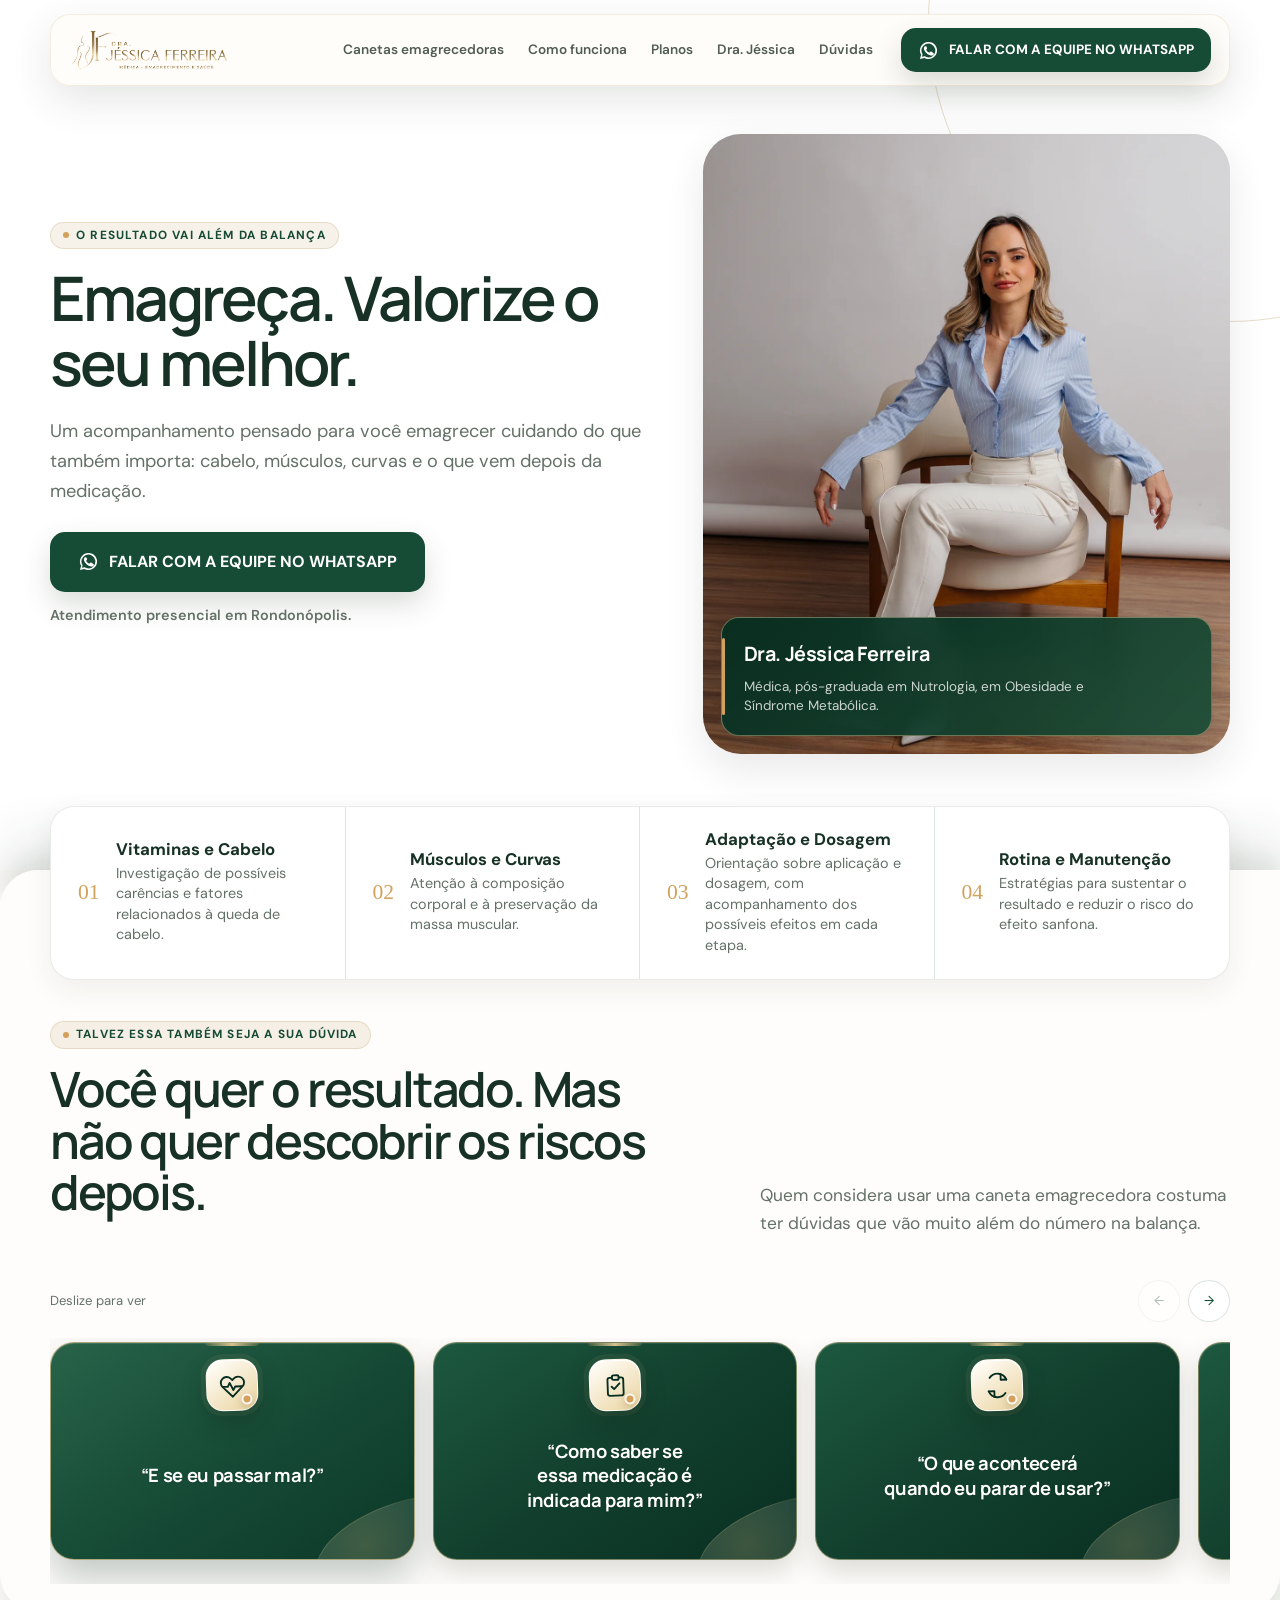
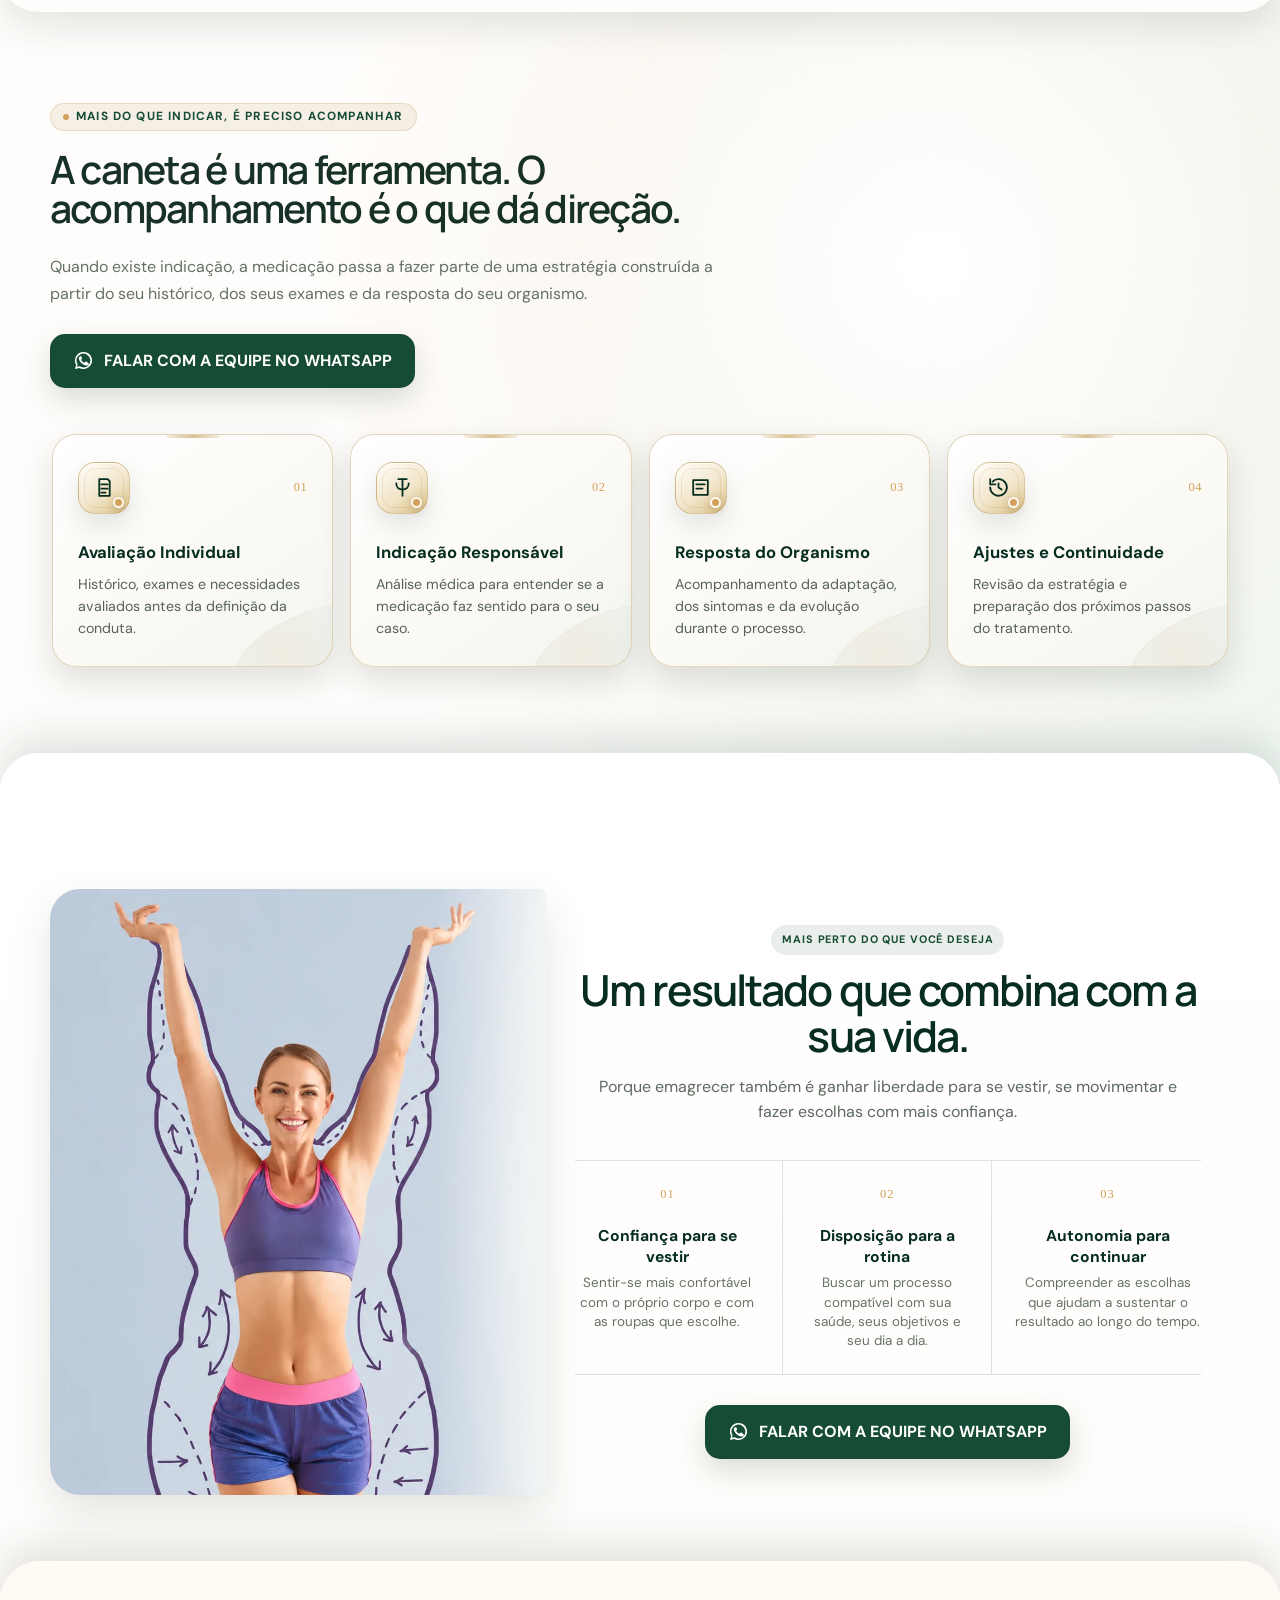
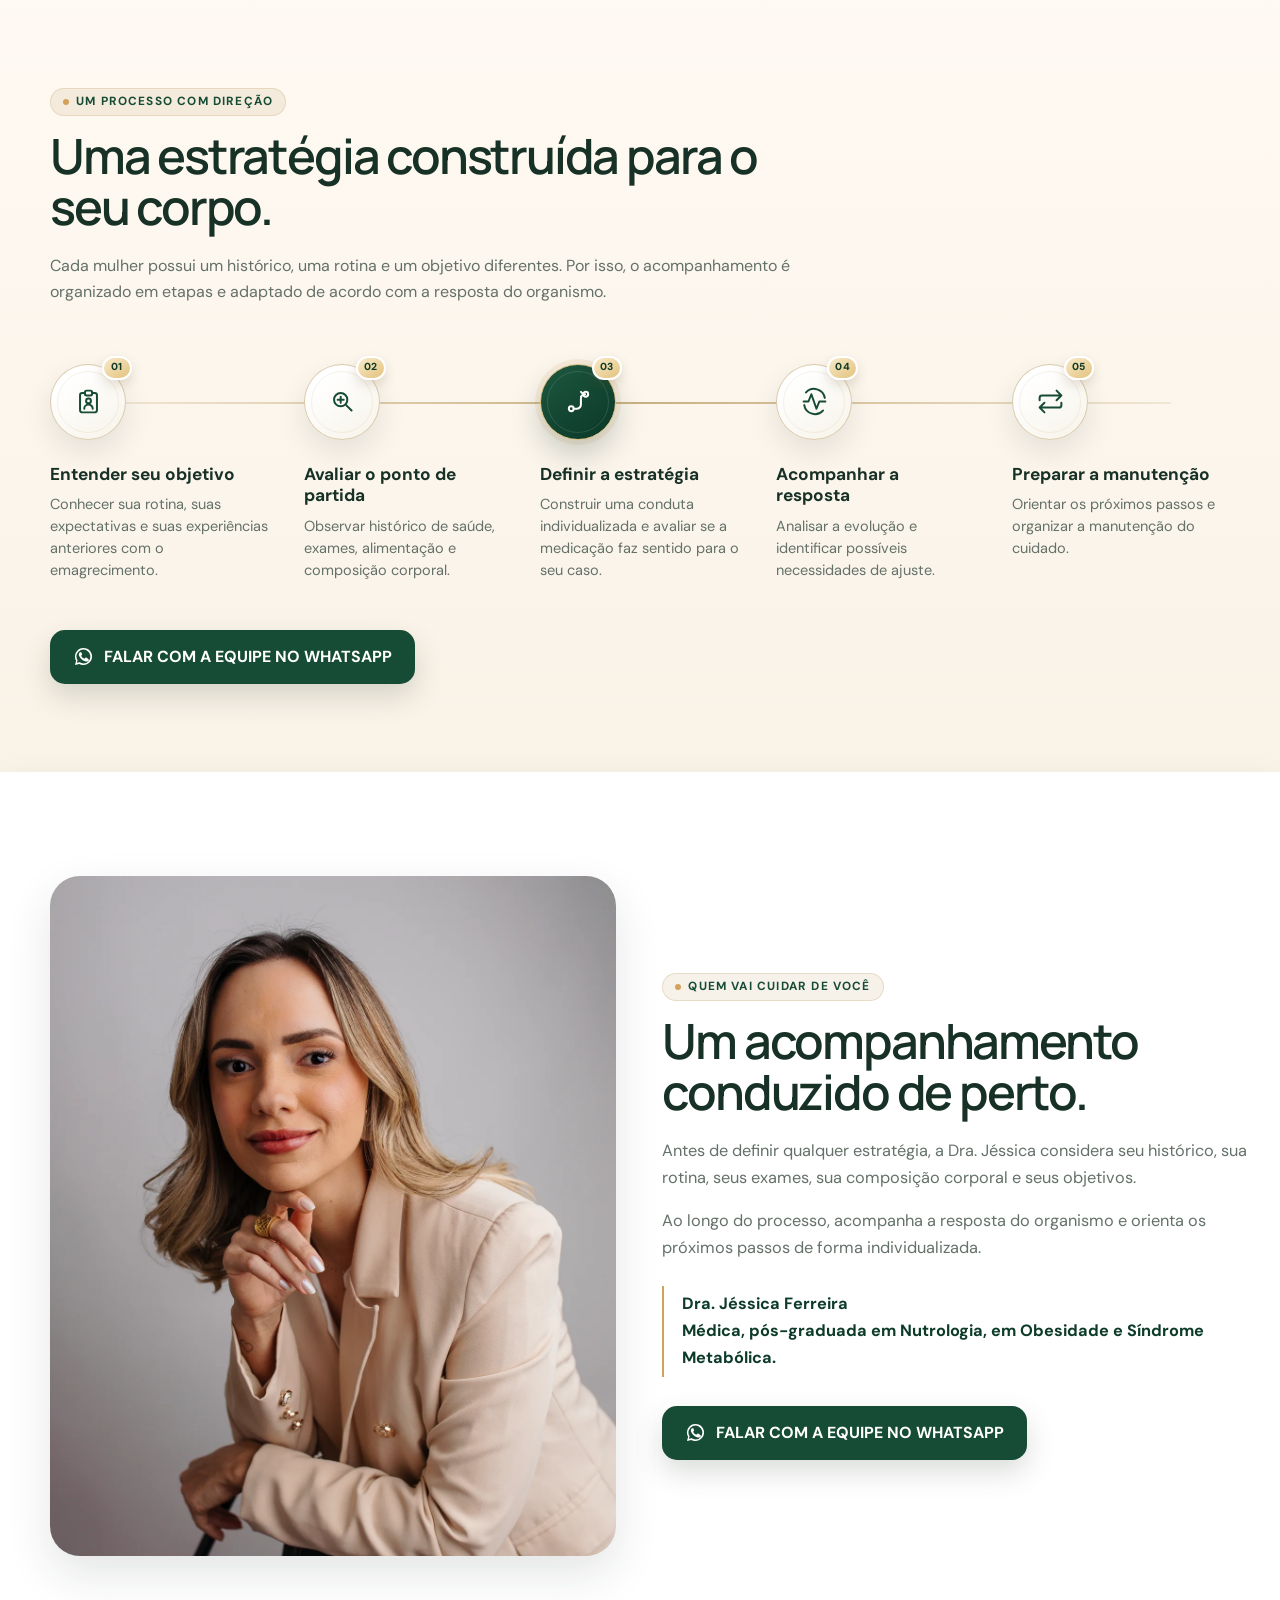
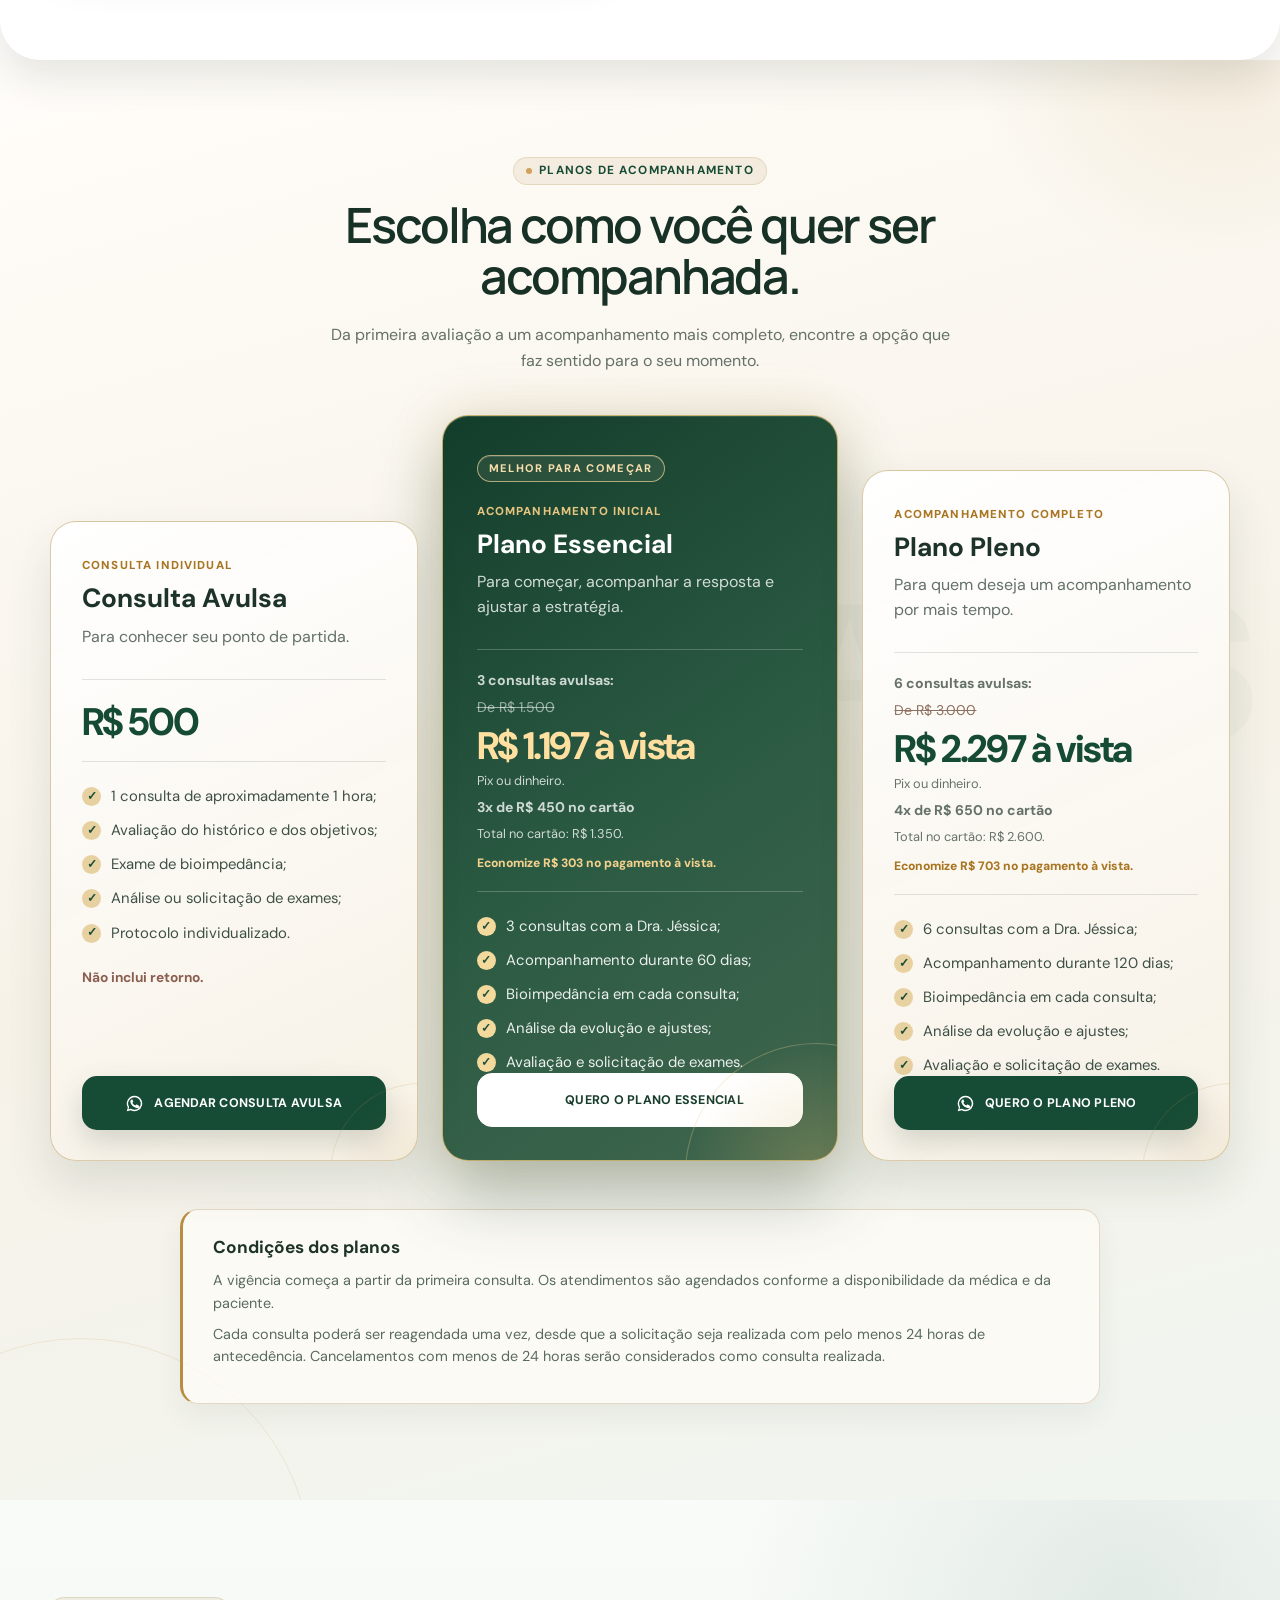
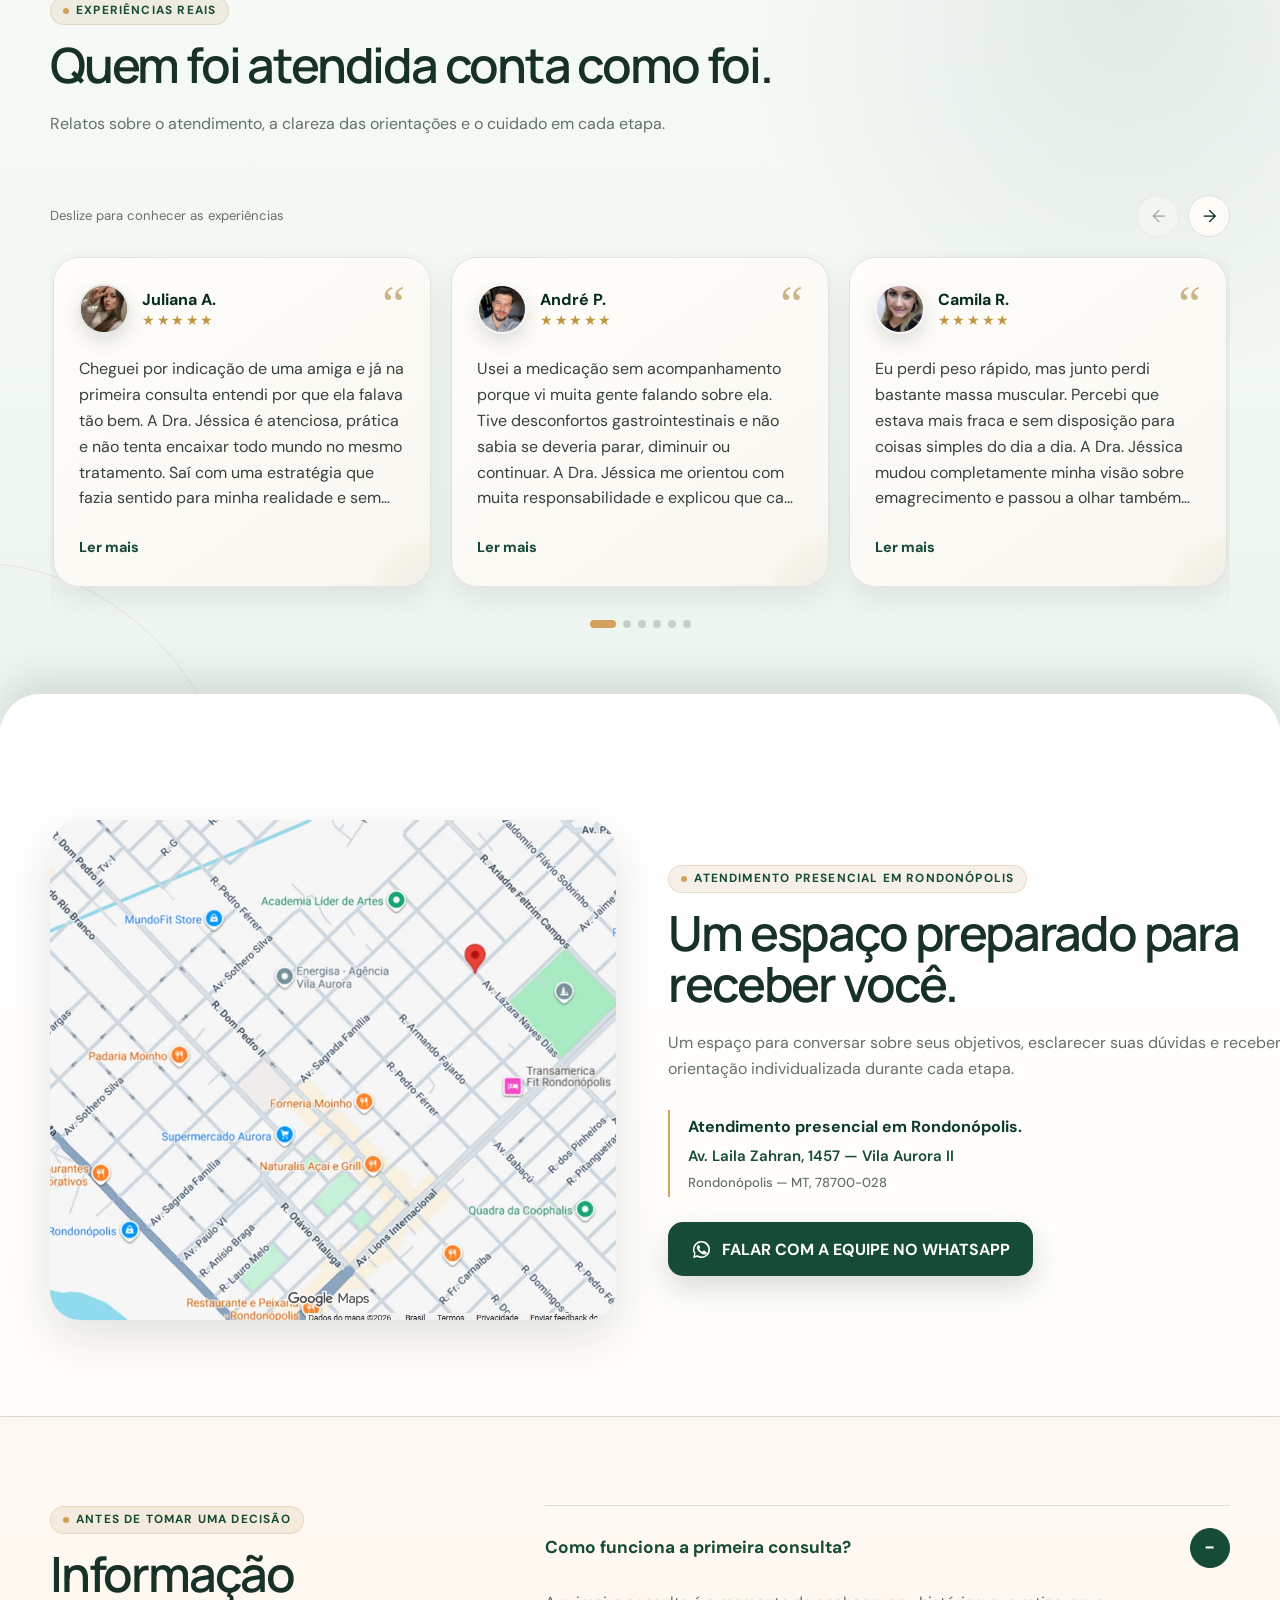
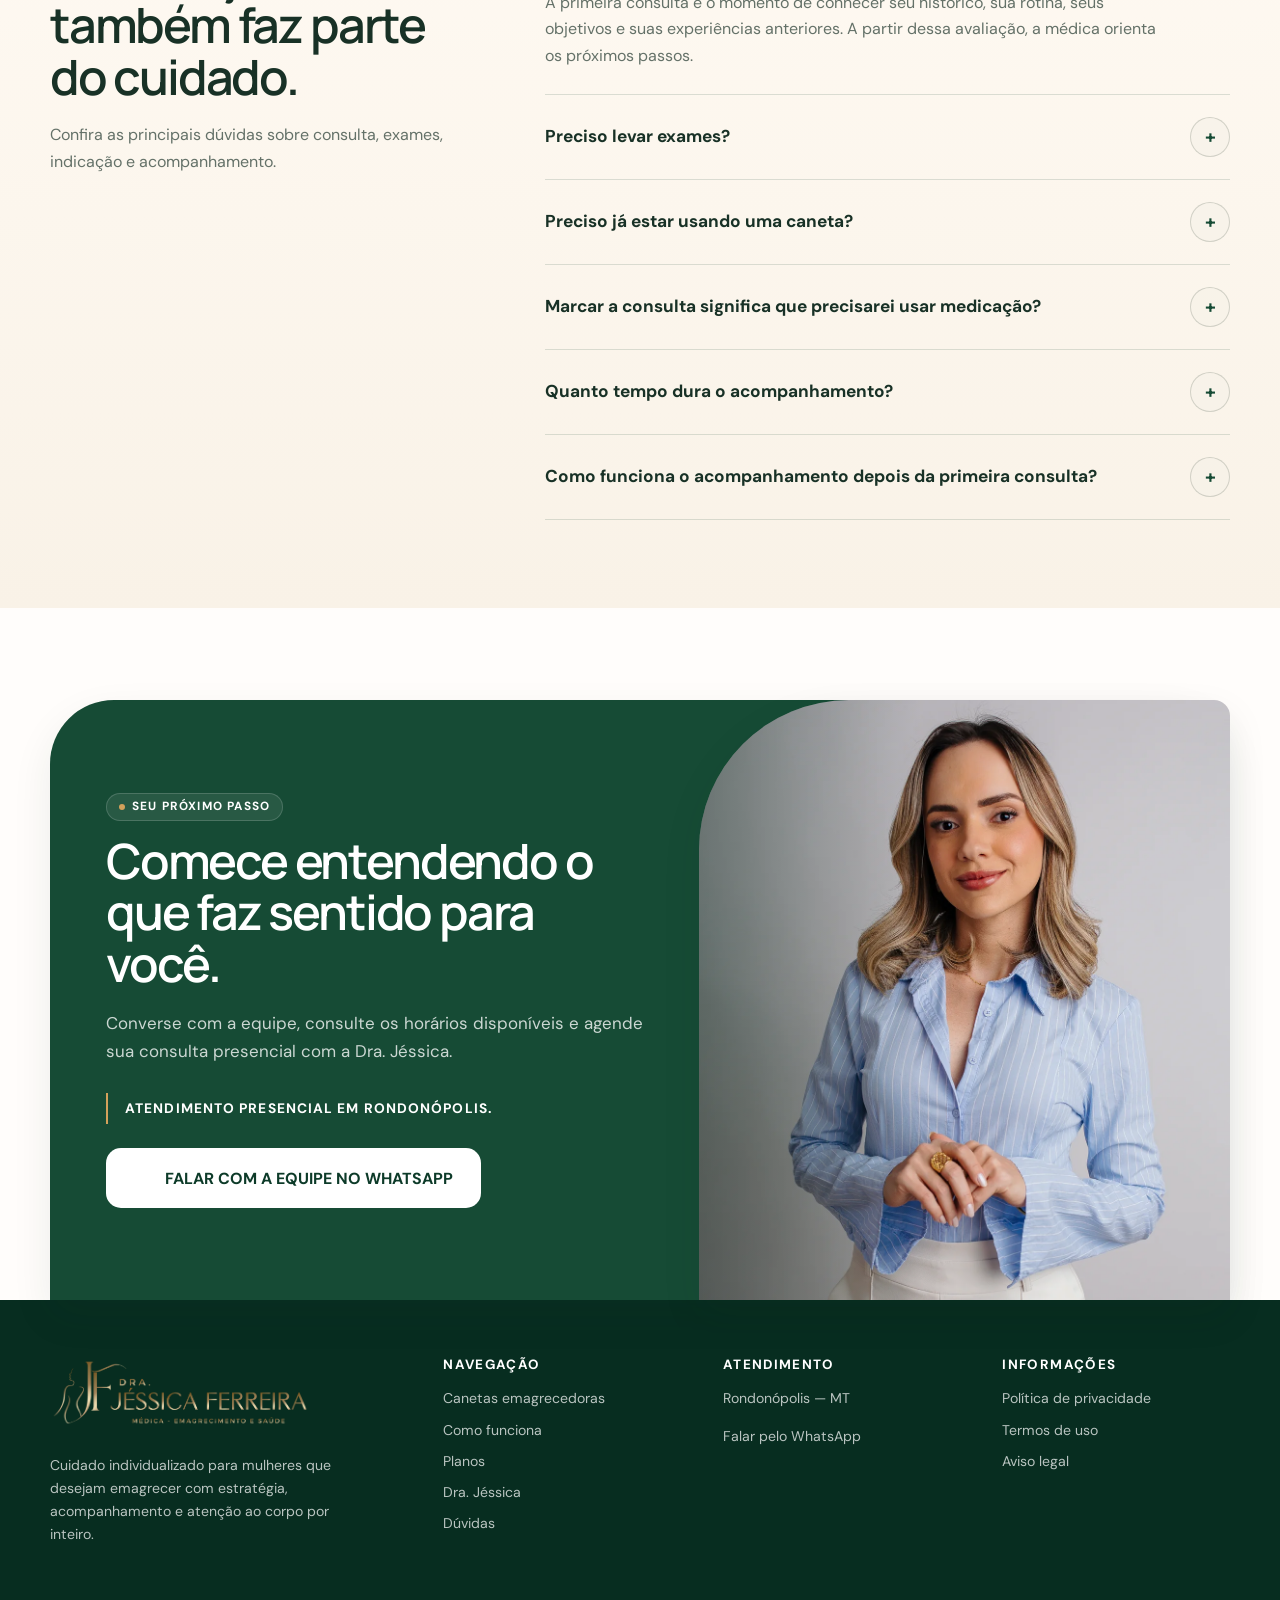
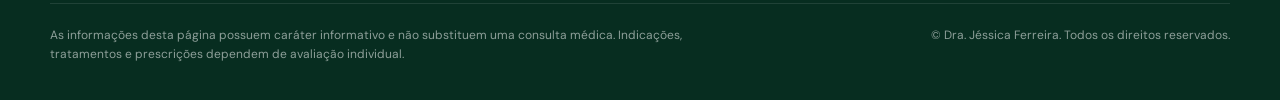
==== commit cb224ec2: "content: atualiza card de adaptação e dosagem" ====
--- a/index.html
+++ b/index.html
@@ -119,7 +119,7 @@
       <div class="container trust-panel">
         <article><span>01</span><div><h2>Vitaminas e Cabelo</h2><p>Investigação de possíveis carências e fatores relacionados à queda de cabelo.</p></div></article>
         <article><span>02</span><div><h2>Músculos e Curvas</h2><p>Atenção à composição corporal e à preservação da massa muscular.</p></div></article>
-        <article><span>03</span><div><h2>Dieta Personalizada</h2><p>Uma alimentação planejada para o seu corpo, suas preferências e sua rotina.</p></div></article>
+        <article><span>03</span><div><h2>Adaptação e Dosagem</h2><p>Orientação sobre aplicação e dosagem, com acompanhamento dos possíveis efeitos em cada etapa.</p></div></article>
         <article><span>04</span><div><h2>Rotina e Manutenção</h2><p>Estratégias para sustentar o resultado e reduzir o risco do efeito sanfona.</p></div></article>
       </div>    </section>
 
--- a/assets/css/main.min.css
+++ b/assets/css/main.min.css
@@ -8,4 +8,14 @@
 .plan-price{display:flex;flex-direction:column;gap:4px;margin:29px 0 24px;padding:19px 0;border-top:1px solid rgba(56,75,64,.15);border-bottom:1px solid rgba(56,75,64,.15);color:#657269}.plan-card--essential .plan-price{border-color:rgba(255,255,255,.22);color:rgba(255,255,255,.78)}.plan-price span,.plan-price b{font-size:.88rem;font-weight:700}.plan-price s{color:#8e7160;font-size:.88rem}.plan-card--essential .plan-price s{color:rgba(255,255,255,.56)}.plan-price strong{margin:4px 0 1px;color:#154a34;font-size:clamp(2rem,3vw,2.55rem);letter-spacing:-.05em;line-height:1}.plan-card--essential .plan-price strong{color:#ffe0a0}.plan-price small{font-size:.8rem}.plan-price em{margin-top:7px;color:#a87521;font-size:.76rem;font-style:normal;font-weight:800;line-height:1.4}.plan-card--essential .plan-price em{color:#f3d18d}
 .plan-includes{display:grid;gap:13px;margin:0;padding:0;list-style:none;color:#3e5046;font-size:.93rem;line-height:1.42}.plan-card--essential .plan-includes{color:rgba(255,255,255,.9)}.plan-includes li{display:flex;gap:10px;align-items:flex-start}.plan-includes span{display:grid;flex:0 0 19px;width:19px;height:19px;place-items:center;margin-top:1px;border-radius:50%;background:#e7d1a0;color:#174c36;font-size:.76rem;font-weight:900}.plan-card--essential .plan-includes span{background:#f4d99d;color:#1c503b}.plan-note{margin:22px 0 0;color:#8b5f50;font-size:.86rem;font-weight:700}.plan-cta{width:100%;justify-content:center;margin-top:auto;padding:14px 17px;font-size:.78rem;letter-spacing:.02em}.plan-cta img{width:19px;height:19px}.plan-card--essential .plan-cta{color:#173d2c;background:#fff;border-color:#fff}.plan-card--essential .plan-cta:hover{background:#f4dfad}
 .plan-terms{max-width:920px;margin:48px auto 0;padding:27px 30px;border:1px solid rgba(158,122,57,.25);border-left:3px solid #b98d41;border-radius:18px;background:rgba(255,253,249,.72);box-shadow:0 12px 28px rgba(37,59,45,.06)}.plan-terms h3{margin:0 0 10px;color:#1d3328;font-size:1.08rem}.plan-terms p{margin:8px 0;color:#596b60;font-size:.9rem;line-height:1.58}
-@media (max-width:1024px){.plans{padding:82px 0}.plans-grid{grid-template-columns:repeat(2,minmax(0,1fr));grid-template-areas:"essential essential" "single pleno";gap:20px;margin-top:48px}.plan-card--essential{min-height:625px;margin-top:0}.plan-card{min-height:615px}.plans-decoration{top:45%}}@media (max-width:767px){.plans{padding:70px 0}.plans-heading>p:last-child{font-size:.97rem}.plans-grid{grid-template-columns:1fr;grid-template-areas:"essential" "single" "pleno";gap:18px;margin-top:34px}.plan-card,.plan-card--essential{min-height:0;margin-top:0;padding:29px 24px 25px;border-radius:22px}.plan-card h3{font-size:1.75rem}.plan-badge{margin-bottom:17px}.plan-price{margin:23px 0 20px;padding:16px 0}.plan-includes{gap:11px;font-size:.9rem}.plan-cta{margin-top:26px}.plan-terms{margin-top:30px;padding:23px 21px}.plans-decoration{right:-14%;top:52%;font-size:7rem}.plan-card:hover{transform:none}}+@media (max-width:1024px){.plans{padding:82px 0}.plans-grid{grid-template-columns:repeat(2,minmax(0,1fr));grid-template-areas:"essential essential" "single pleno";gap:20px;margin-top:48px}.plan-card--essential{min-height:625px;margin-top:0}.plan-card{min-height:615px}.plans-decoration{top:45%}}@media (max-width:767px){.plans{padding:70px 0}.plans-heading>p:last-child{font-size:.97rem}.plans-grid{grid-template-columns:1fr;grid-template-areas:"essential" "single" "pleno";gap:18px;margin-top:34px}.plan-card,.plan-card--essential{min-height:0;margin-top:0;padding:29px 24px 25px;border-radius:22px}.plan-card h3{font-size:1.75rem}.plan-badge{margin-bottom:17px}.plan-price{margin:23px 0 20px;padding:16px 0}.plan-includes{gap:11px;font-size:.9rem}.plan-cta{margin-top:26px}.plan-terms{margin-top:30px;padding:23px 21px}.plans-decoration{right:-14%;top:52%;font-size:7rem}.plan-card:hover{transform:none}}
+/* Refinamento visual — planos de acompanhamento */
+.plans{background:linear-gradient(165deg,#fffdf9 0%,#f7f2e8 54%,#f0f5f0 100%)}
+.plans-grid{position:relative;isolation:isolate}
+.plans-grid::before{position:absolute;z-index:0;width:470px;height:470px;content:"";left:50%;top:46%;pointer-events:none;background:radial-gradient(circle,rgba(214,177,98,.28) 0%,rgba(214,177,98,.13) 37%,rgba(214,177,98,0) 71%);border-radius:50%;filter:blur(3px);transform:translate(-50%,-50%)}
+.plan-card{z-index:1;background:linear-gradient(155deg,rgba(255,255,255,.98) 0%,rgba(247,241,229,.97) 100%);border-color:rgba(172,133,61,.42);box-shadow:0 22px 46px rgba(30,57,43,.12),inset 0 1px 0 rgba(255,255,255,.86)}
+.plan-card:hover{box-shadow:0 28px 56px rgba(30,57,43,.17),inset 0 1px 0 rgba(255,255,255,.9)}
+.plan-card--essential{border-color:rgba(229,197,124,.82);background:linear-gradient(145deg,#133d2b 0%,#2b5a43 52%,#41664e 100%);box-shadow:0 34px 68px rgba(24,58,42,.30),0 0 52px rgba(206,168,89,.23),inset 0 1px 0 rgba(255,255,255,.12)}
+.plan-card--essential:hover{box-shadow:0 39px 74px rgba(24,58,42,.36),0 0 62px rgba(206,168,89,.29),inset 0 1px 0 rgba(255,255,255,.15)}
+.plan-card--essential .plan-badge{background:rgba(255,239,198,.08);box-shadow:inset 0 1px 0 rgba(255,255,255,.14)}
+@media (max-width:767px){.plans-grid::before{width:330px;height:330px;top:16%;opacity:.8}}
